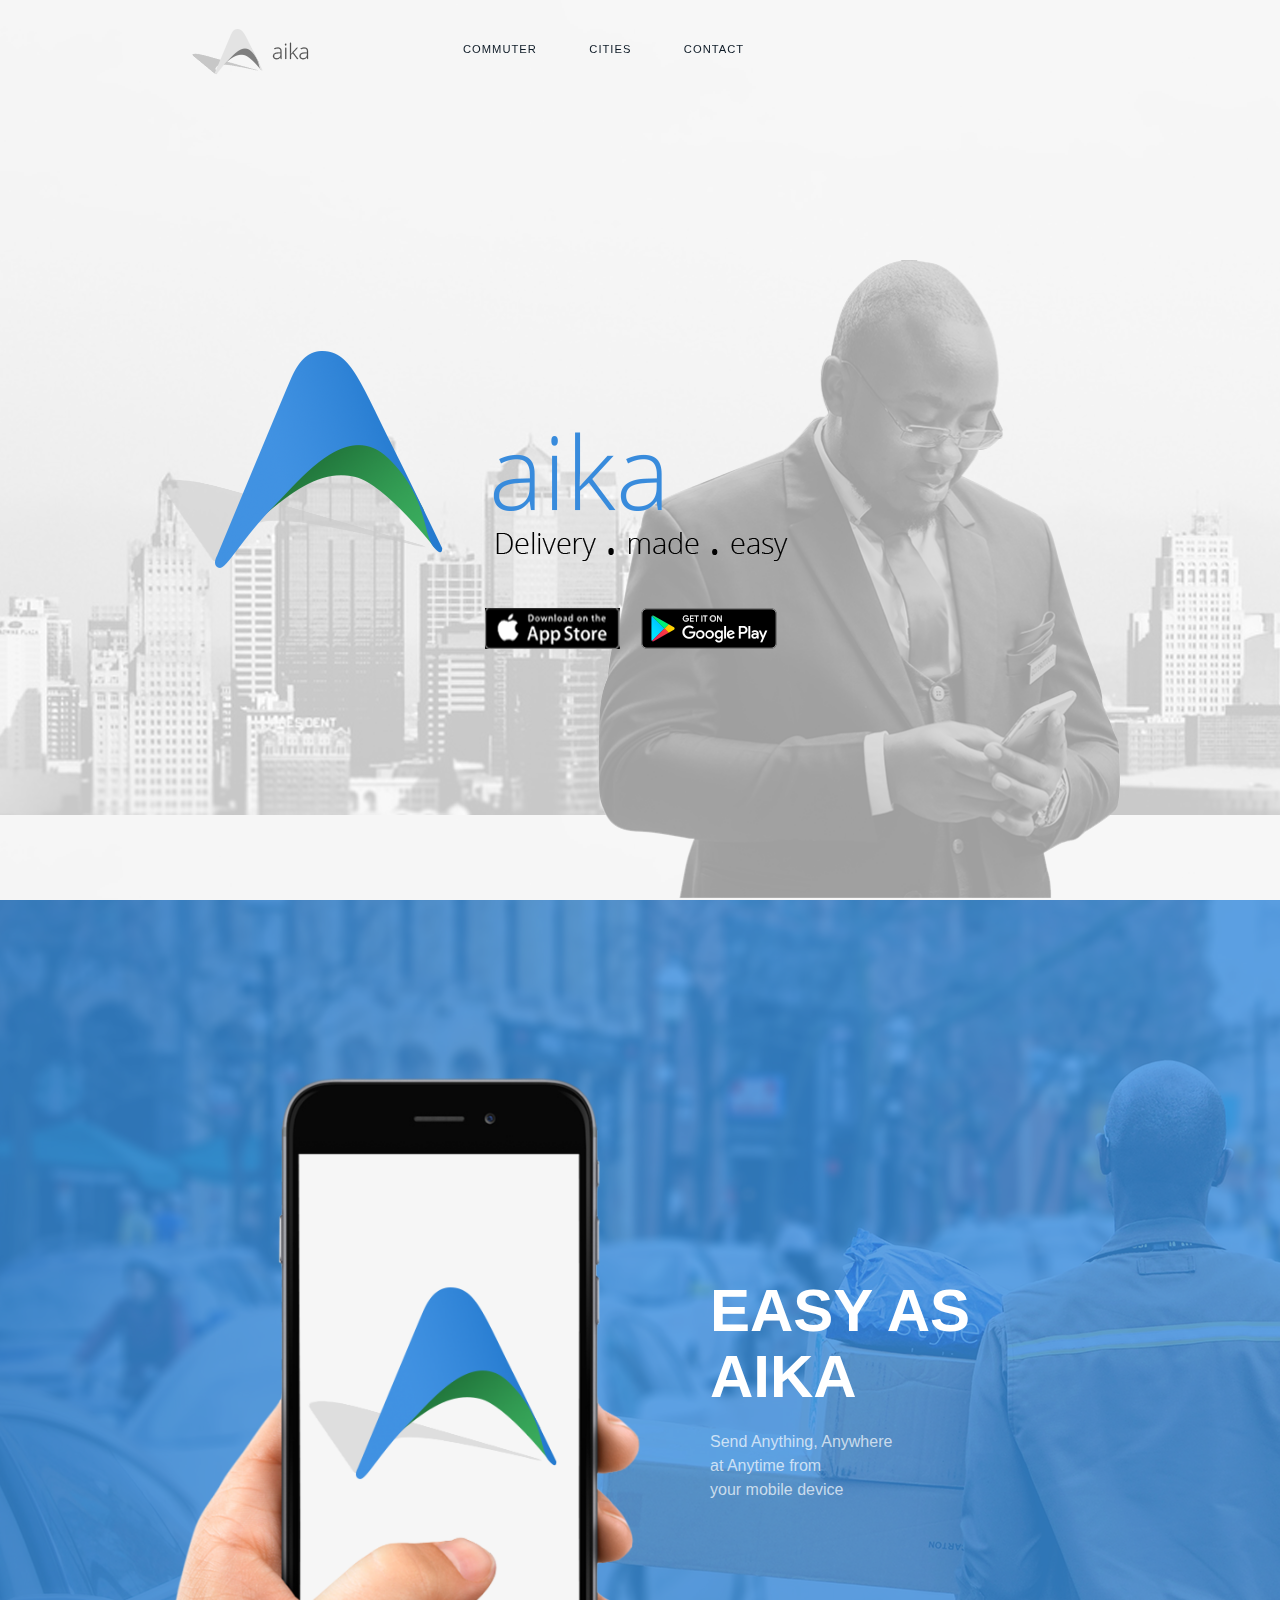
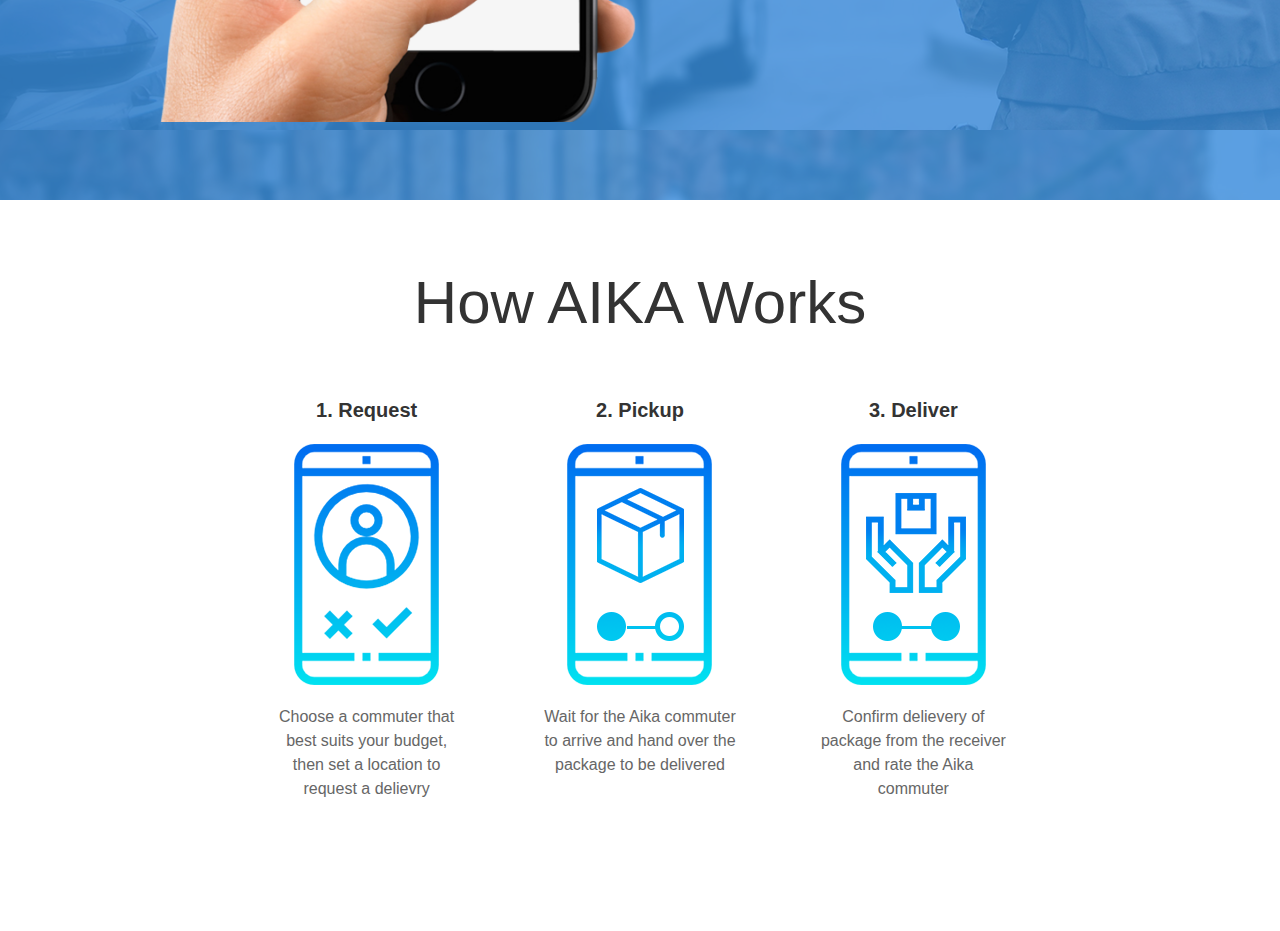
==== index.html @ 28260289 "first push" ====
<!doctype html>
<html>
<head>
	<meta charset="UTF-8">
	<meta name="viewport"
		  content="width=device-width, user-scalable=no, initial-scale=1.0, maximum-scale=1.0, minimum-scale=1.0">
	<meta http-equiv="X-UA-Compatible" content="ie=edge">
	<title>AIKA</title>
	<link rel="stylesheet" href="css/style.css">
</head>
<body>
	<header class="header">
		<div uk-sticky="sel-target: #navbar; cls-active: uk-navbar-sticky; animation: uk-animation-slide-top">
			<nav id="navbar" class="">
				<div class="nav-wrapper">
					<!-- Navbar Logo -->
					<div class="logo">
						<!-- Logo Placeholder for Inlustration -->
						<a href="#home">
							<img src="img/logo.png" alt="">
						</a>
					</div>

					<!-- Navbar Links -->
					<ul class="menu">
						<li><a href="commuter">COMMUTER</a></li>
						<li><a href="cities">CITIES</a></li>
						<li><a href="contact">CONTACT</a></li>
					</ul>
				</div>
			</nav>
		</div>



		<div class="grid-abs uk-flex uk-flex-middle uk-flex">
			<div class="logo-write uk-padding-remove">
				<div class="uk-margin-medium-bottom">
					<img src="img/heroLogo.png" alt="">
					<!--<img class="uk-hidden@m" src="img/heroLogoMob.png" alt="">-->
				</div>
				<div class="flex-end uk-flex uk-flex-wrap">
					<div class="uk-width-1-2@m uk-flex uk-flex-around">
						<img src="img/appstore.png" alt="">
						<img src="img/playstore.png" alt="">
					</div>
				</div>
			</div>
		</div>
	</header>
	<section class="sect1">
		<div class="container uk-flex uk-flex-wrap uk-flex-middle">
			<div
					class="uk-width-1-2@m uk-padding-large uk-flex-last@m uk-padding-remove-vertical uk-padding-remove-right uk-flex uk-flex-center">
				<div class="uk-light">
					<h2 class="uk-heading-primary uk-text-bold">EASY AS AIKA</h2>
					<p>Send Anything, Anywhere <br>at Anytime from<br> your mobile device</p>
				</div>
			</div>
			<div class="uk-width-1-2@m uk-flex-first@m">
				<img src="img/handPhone.png" alt="">
			</div>
		</div>
	</section>
	<section  class="sect2">
		<div class="container uk-padding-large">
			<h2 class="uk-heading-primary light uk-text-center">How AIKA Works</h2>
			<div class="uk-flex uk-child-width-1-3@m uk-flex-between uk-flex-wrap uk-text-center">
				<div class="uk-padding">
					<h4 class="uk-text-bold">1. Request</h4>
					<img src="img/request.png" alt="">
					<p>
						Choose a commuter that
						best suits your budget,
						then set a location to request
						a delievry
					</p>
				</div>
				<div class="uk-padding">
					<h4 class="uk-text-bold">2. Pickup</h4>
					<img src="img/pickup.png" alt="">
					<p>
						Wait for the Aika
						commuter to arrive and
						hand over the package
						to be delivered
					</p>
				</div>
				<div class="uk-padding">
					<h4 class="uk-text-bold">3. Deliver</h4>
					<img src="img/deliver.png" alt="">
					<p>
						Confirm delievery of
						package from the receiver
						and rate the
						Aika commuter
					</p>
				</div>
			</div>
		</div>
	</section>
	<div class="overlay-menu">
		<ul class="menu">
			<li><a href="commuter" uk-toggle="target: .menuIcon, .overlay-menu; cls: open">COMMUTER</a></li>
			<li><a href="cities" uk-toggle="target: .menuIcon, .overlay-menu; cls: open">CITIES</a></li>
			<li><a href="contact" uk-toggle="target: .menuIcon, .overlay-menu; cls: open">CONTACT</a></li>
		</ul>
	</div>
	<!-- Menu Icon -->
	<div class="menuIcon">
		<span class="icon icon-bars"></span>
		<span class="icon icon-bars overlay"></span>
	</div>
	<script src="js/uikit.min.js"></script>
	<script src="js/uikit-icons.min.js"></script>
	<script src="js/main.js"></script>
</body>
</html>
---- css/style.css ----
*{border:0;-webkit-box-sizing:border-box;box-sizing:border-box;margin:0;padding:0}/*! UIkit 3.0.0-rc.20 | http://www.getuikit.com | (c) 2014 - 2018 YOOtheme | MIT License */html{font-family:-apple-system,BlinkMacSystemFont,"Segoe UI",Roboto,"Helvetica Neue",Arial,sans-serif;font-size:16px;font-weight:400;line-height:1.5;-webkit-text-size-adjust:100%;background:#fff;color:#666}body{margin:0}a{-webkit-text-decoration-skip:objects}a:active,a:hover{outline:0}.uk-link,a{color:#1e87f0;text-decoration:none;cursor:pointer}.uk-link:hover,a:hover{color:#0f6ecd;text-decoration:underline}abbr[title]{text-decoration:underline;-webkit-text-decoration-style:dotted}b,strong{font-weight:bolder}:not(pre)>code,:not(pre)>kbd,:not(pre)>samp{font-family:Consolas,monaco,monospace;font-size:.875rem;color:#f0506e;white-space:nowrap;padding:2px 6px;background:#f8f8f8}em{color:#f0506e}ins{background:#ffd;color:#666;text-decoration:none}mark{background:#ffd;color:#666}q{font-style:italic}small{font-size:80%}sub,sup{font-size:75%;line-height:0;position:relative;vertical-align:baseline}sup{top:-.5em}sub{bottom:-.25em}audio,canvas,iframe,img,svg,video{vertical-align:middle}audio,canvas,img,video{max-width:100%;height:auto;-webkit-box-sizing:border-box;box-sizing:border-box}@supports (display: block){svg{max-width:100%;height:auto;-webkit-box-sizing:border-box;box-sizing:border-box}}svg:not(:root){overflow:hidden}img:not([src]){visibility:hidden}iframe{border:0}address,dl,fieldset,figure,ol,p,pre,ul{margin:0 0 20px 0}*+address,*+dl,*+fieldset,*+figure,*+ol,*+p,*+pre,*+ul{margin-top:20px}.uk-h1,.uk-h2,.uk-h3,.uk-h4,.uk-h5,.uk-h6,h1,h2,h3,h4,h5,h6{margin:0 0 20px 0;font-family:-apple-system,BlinkMacSystemFont,"Segoe UI",Roboto,"Helvetica Neue",Arial,sans-serif;font-weight:400;color:#333;text-transform:none}*+.uk-h1,*+.uk-h2,*+.uk-h3,*+.uk-h4,*+.uk-h5,*+.uk-h6,*+h1,*+h2,*+h3,*+h4,*+h5,*+h6{margin-top:40px}.uk-h1,h1{font-size:2.23125rem;line-height:1.2}.uk-h2,h2{font-size:1.7rem;line-height:1.3}.uk-h3,h3{font-size:1.5rem;line-height:1.4}.uk-h4,h4{font-size:1.25rem;line-height:1.4}.uk-h5,h5{font-size:16px;line-height:1.4}.uk-h6,h6{font-size:.875rem;line-height:1.4}@media (min-width: 960px){.uk-h1,h1{font-size:2.625rem}.uk-h2,h2{font-size:2rem}}ol,ul{padding-left:30px}ol>li>ol,ol>li>ul,ul>li>ol,ul>li>ul{margin:0}dt{font-weight:700}dd{margin-left:0}.uk-hr,hr{-webkit-box-sizing:content-box;box-sizing:content-box;height:0;overflow:visible;text-align:inherit;margin:0 0 20px 0;border:0;border-top:1px solid #e5e5e5}*+.uk-hr,*+hr{margin-top:20px}address{font-style:normal}blockquote{margin:0 0 20px 0;font-size:1.25rem;line-height:1.5;font-style:italic;color:#333}*+blockquote{margin-top:20px}blockquote p:last-of-type{margin-bottom:0}blockquote footer{margin-top:10px;font-size:.875rem;line-height:1.5;color:#666}blockquote footer::before{content:"— "}pre{font:.875rem/1.5 Consolas,monaco,monospace;color:#666;-moz-tab-size:4;-o-tab-size:4;tab-size:4;overflow:auto;padding:10px;border:1px solid #e5e5e5;border-radius:3px;background:#fff}pre code{font-family:Consolas,monaco,monospace}::-moz-selection{background:#39f;color:#fff;text-shadow:none}::selection{background:#39f;color:#fff;text-shadow:none}details,main{display:block}summary{display:list-item}template{display:none}.uk-breakpoint-s::before{content:'640px'}.uk-breakpoint-m::before{content:'960px'}.uk-breakpoint-l::before{content:'1200px'}.uk-breakpoint-xl::before{content:'1600px'}:root{--uk-breakpoint-s:640px;--uk-breakpoint-m:960px;--uk-breakpoint-l:1200px;--uk-breakpoint-xl:1600px}.uk-link-muted a,a.uk-link-muted{color:#999}.uk-link-muted a:hover,a.uk-link-muted:hover{color:#666}.uk-link-text a:not(:hover),a.uk-link-text:not(:hover){color:inherit}.uk-link-text a:hover,a.uk-link-text:hover{color:#999}.uk-link-heading a:not(:hover),a.uk-link-heading:not(:hover){color:inherit}.uk-link-heading a:hover,a.uk-link-heading:hover{color:#1e87f0;text-decoration:none}.uk-link-reset a,.uk-link-reset a:hover,a.uk-link-reset,a.uk-link-reset:hover{color:inherit !important;text-decoration:none !important}.uk-heading-primary{font-size:3rem;line-height:1.2}@media (min-width: 960px){.uk-heading-primary{font-size:3.375rem}}@media (min-width: 1200px){.uk-heading-primary{font-size:3.75rem;line-height:1.1}}.uk-heading-hero{font-size:4rem;line-height:1.1}@media (min-width: 960px){.uk-heading-hero{font-size:6rem;line-height:1}}@media (min-width: 1200px){.uk-heading-hero{font-size:8rem;line-height:1}}.uk-heading-divider{padding-bottom:10px;border-bottom:1px solid #e5e5e5}.uk-heading-bullet{position:relative}.uk-heading-bullet::before{content:"";display:inline-block;position:relative;top:calc(-.1 * 1em);vertical-align:middle;height:.9em;margin-right:10px;border-left:5px solid #e5e5e5}.uk-heading-line{overflow:hidden}.uk-heading-line>*{display:inline-block;position:relative}.uk-heading-line>::after,.uk-heading-line>::before{content:"";position:absolute;top:calc(50% - (1px / 2));width:2000px;border-bottom:1px solid #e5e5e5}.uk-heading-line>::before{right:100%;margin-right:.6em}.uk-heading-line>::after{left:100%;margin-left:.6em}[class*=uk-divider]{border:none;margin-bottom:20px}*+[class*=uk-divider]{margin-top:20px}.uk-divider-icon{position:relative;height:20px;background-image:url("data:image/svg+xml;charset=UTF-8,%3Csvg%20width%3D%2220%22%20height%3D%2220%22%20viewBox%3D%220%200%2020%2020%22%20xmlns%3D%22http%3A%2F%2Fwww.w3.org%2F2000%2Fsvg%22%3E%0A%20%20%20%20%3Ccircle%20fill%3D%22none%22%20stroke%3D%22%23e5e5e5%22%20stroke-width%3D%222%22%20cx%3D%2210%22%20cy%3D%2210%22%20r%3D%227%22%20%2F%3E%0A%3C%2Fsvg%3E%0A");background-repeat:no-repeat;background-position:50% 50%}.uk-divider-icon::after,.uk-divider-icon::before{content:"";position:absolute;top:50%;max-width:calc(50% - (50px / 2));border-bottom:1px solid #e5e5e5}.uk-divider-icon::before{right:calc(50% + (50px / 2));width:100%}.uk-divider-icon::after{left:calc(50% + (50px / 2));width:100%}.uk-divider-small{line-height:0}.uk-divider-small::after{content:"";display:inline-block;width:100px;max-width:100%;border-top:1px solid #e5e5e5;vertical-align:top}.uk-divider-vertical{width:1px;height:100px;margin-left:auto;margin-right:auto;border-left:1px solid #e5e5e5}.uk-list{padding:0;list-style:none}.uk-list>li::after,.uk-list>li::before{content:"";display:table}.uk-list>li::after{clear:both}.uk-list>li>:last-child{margin-bottom:0}.uk-list ul{margin:0;padding-left:30px;list-style:none}.uk-list>li:nth-child(n+2),.uk-list>li>ul{margin-top:10px}.uk-list-divider>li:nth-child(n+2){margin-top:10px;padding-top:10px;border-top:1px solid #e5e5e5}.uk-list-striped>li{padding:10px 10px}.uk-list-striped>li:nth-of-type(odd){border-top:1px solid #e5e5e5;border-bottom:1px solid #e5e5e5}.uk-list-striped>li:nth-of-type(odd){background:#f8f8f8}.uk-list-striped>li:nth-child(n+2){margin-top:0}.uk-list-bullet>li{position:relative;padding-left:calc(1.5em + 10px)}.uk-list-bullet>li::before{content:"";position:absolute;top:0;left:0;width:1.5em;height:1.5em;background-image:url("data:image/svg+xml;charset=UTF-8,%3Csvg%20width%3D%226%22%20height%3D%226%22%20viewBox%3D%220%200%206%206%22%20xmlns%3D%22http%3A%2F%2Fwww.w3.org%2F2000%2Fsvg%22%3E%0A%20%20%20%20%3Ccircle%20fill%3D%22%23666%22%20cx%3D%223%22%20cy%3D%223%22%20r%3D%223%22%20%2F%3E%0A%3C%2Fsvg%3E");background-repeat:no-repeat;background-position:50% 50%;display:block}.uk-list-large>li:nth-child(n+2),.uk-list-large>li>ul{margin-top:20px}.uk-list-large.uk-list-divider>li:nth-child(n+2){margin-top:20px;padding-top:20px}.uk-list-large.uk-list-striped>li{padding:20px 10px}.uk-list-large.uk-list-striped>li:nth-of-type(odd){border-top:1px solid #e5e5e5;border-bottom:1px solid #e5e5e5}.uk-list-large.uk-list-striped>li:nth-child(n+2){margin-top:0}.uk-description-list>dt{color:#333;font-size:.875rem;font-weight:400;text-transform:uppercase}.uk-description-list>dt:nth-child(n+2){margin-top:20px}.uk-description-list-divider>dt:nth-child(n+2){margin-top:20px;padding-top:20px;border-top:1px solid #e5e5e5}.uk-table{border-collapse:collapse;border-spacing:0;width:100%;margin-bottom:20px}*+.uk-table{margin-top:20px}.uk-table th{padding:16px 12px;text-align:left;vertical-align:bottom;font-size:.875rem;font-weight:400;color:#999;text-transform:uppercase}.uk-table td{padding:16px 12px;vertical-align:top}.uk-table td>:last-child{margin-bottom:0}.uk-table tfoot{font-size:.875rem}.uk-table caption{font-size:.875rem;text-align:left;color:#999}.uk-table-middle,.uk-table-middle td{vertical-align:middle !important}.uk-table-divider>:first-child>tr:not(:first-child),.uk-table-divider>:not(:first-child)>tr,.uk-table-divider>tr:not(:first-child){border-top:1px solid #e5e5e5}.uk-table-striped tbody tr:nth-of-type(odd),.uk-table-striped>tr:nth-of-type(odd){background:#f8f8f8;border-top:1px solid #e5e5e5;border-bottom:1px solid #e5e5e5}.uk-table-hover tbody tr:hover,.uk-table-hover>tr:hover{background:#ffd}.uk-table tbody tr.uk-active,.uk-table>tr.uk-active{background:#ffd}.uk-table-small td,.uk-table-small th{padding:10px 12px}.uk-table-large td,.uk-table-large th{padding:22px 12px}.uk-table-justify td:first-child,.uk-table-justify th:first-child{padding-left:0}.uk-table-justify td:last-child,.uk-table-justify th:last-child{padding-right:0}.uk-table-shrink{width:1px}.uk-table-expand{min-width:150px}.uk-table-link{padding:0 !important}.uk-table-link>a{display:block;padding:16px 12px}.uk-table-small .uk-table-link>a{padding:10px 12px}@media (max-width: 959px){.uk-table-responsive,.uk-table-responsive tbody,.uk-table-responsive td,.uk-table-responsive th,.uk-table-responsive tr{display:block}.uk-table-responsive thead{display:none}.uk-table-responsive td,.uk-table-responsive th{width:auto !important;max-width:none !important;min-width:0 !important;overflow:visible !important;white-space:normal !important}.uk-table-responsive .uk-table-link:not(:first-child)>a,.uk-table-responsive td:not(:first-child):not(.uk-table-link),.uk-table-responsive th:not(:first-child):not(.uk-table-link){padding-top:5px !important}.uk-table-responsive .uk-table-link:not(:last-child)>a,.uk-table-responsive td:not(:last-child):not(.uk-table-link),.uk-table-responsive th:not(:last-child):not(.uk-table-link){padding-bottom:5px !important}.uk-table-justify.uk-table-responsive td,.uk-table-justify.uk-table-responsive th{padding-left:0;padding-right:0}}.uk-table tbody tr{-webkit-transition:background-color .1s linear;transition:background-color .1s linear}.uk-icon{margin:0;border:none;border-radius:0;overflow:visible;font:inherit;color:inherit;text-transform:none;padding:0;background-color:transparent;display:inline-block;fill:currentcolor;line-height:0}button.uk-icon:not(:disabled){cursor:pointer}.uk-icon::-moz-focus-inner{border:0;padding:0}.uk-icon:not(.uk-preserve) [fill*='#']:not(.uk-preserve){fill:currentcolor}.uk-icon:not(.uk-preserve) [stroke*='#']:not(.uk-preserve){stroke:currentcolor}.uk-icon>*{-webkit-transform:translate(0, 0);transform:translate(0, 0)}.uk-icon-image{width:20px;height:20px;background-position:50% 50%;background-repeat:no-repeat;background-size:contain;vertical-align:middle}.uk-icon-link{color:#999}.uk-icon-link:focus,.uk-icon-link:hover{color:#666;outline:0}.uk-active>.uk-icon-link,.uk-icon-link:active{color:#595959}.uk-icon-button{-webkit-box-sizing:border-box;box-sizing:border-box;width:36px;height:36px;border-radius:500px;background:#f8f8f8;color:#999;vertical-align:middle;display:-webkit-inline-box;display:-ms-inline-flexbox;display:inline-flex;-webkit-box-pack:center;-ms-flex-pack:center;justify-content:center;-webkit-box-align:center;-ms-flex-align:center;align-items:center;-webkit-transition:.1s ease-in-out;transition:.1s ease-in-out;-webkit-transition-property:color,background-color;transition-property:color,background-color}.uk-icon-button:focus,.uk-icon-button:hover{background-color:#ebebeb;color:#666;outline:0}.uk-active>.uk-icon-button,.uk-icon-button:active{background-color:#dfdfdf;color:#666}.uk-range{-webkit-box-sizing:border-box;box-sizing:border-box;margin:0;vertical-align:middle;max-width:100%;width:100%;-webkit-appearance:none;background:0 0;padding:0}.uk-range:focus{outline:0}.uk-range::-moz-focus-outer{border:none}.uk-range::-ms-track{height:15px;background:0 0;border-color:transparent;color:transparent}.uk-range:not(:disabled)::-webkit-slider-thumb{cursor:pointer}.uk-range:not(:disabled)::-moz-range-thumb{cursor:pointer}.uk-range:not(:disabled)::-ms-thumb{cursor:pointer}.uk-range::-webkit-slider-thumb{-webkit-appearance:none;margin-top:-7px;height:15px;width:15px;border-radius:500px;background:#fff;border:1px solid #ccc}.uk-range::-moz-range-thumb{border:none;height:15px;width:15px;border-radius:500px;background:#fff;border:1px solid #ccc}.uk-range::-ms-thumb{margin-top:0}.uk-range::-ms-thumb{border:none;height:15px;width:15px;border-radius:500px;background:#fff;border:1px solid #ccc}.uk-range::-ms-tooltip{display:none}.uk-range::-webkit-slider-runnable-track{height:3px;background:#ebebeb;border-radius:500px}.uk-range:active::-webkit-slider-runnable-track,.uk-range:focus::-webkit-slider-runnable-track{background:#d2d2d2}.uk-range::-moz-range-track{height:3px;background:#ebebeb;border-radius:500px}.uk-range:focus::-moz-range-track{background:#d2d2d2}.uk-range::-ms-fill-lower,.uk-range::-ms-fill-upper{height:3px;background:#ebebeb;border-radius:500px}.uk-range:focus::-ms-fill-lower,.uk-range:focus::-ms-fill-upper{background:#d2d2d2}.uk-checkbox,.uk-input,.uk-radio,.uk-select,.uk-textarea{-webkit-box-sizing:border-box;box-sizing:border-box;margin:0;border-radius:0;font:inherit}.uk-input{overflow:visible}.uk-select{text-transform:none}.uk-select optgroup{font:inherit;font-weight:700}.uk-textarea{overflow:auto}.uk-input[type=search]::-webkit-search-cancel-button,.uk-input[type=search]::-webkit-search-decoration{-webkit-appearance:none}.uk-input[type=number]::-webkit-inner-spin-button,.uk-input[type=number]::-webkit-outer-spin-button{height:auto}.uk-input::-moz-placeholder,.uk-textarea::-moz-placeholder{opacity:1}.uk-checkbox:not(:disabled),.uk-radio:not(:disabled){cursor:pointer}.uk-fieldset{border:none;margin:0;padding:0}.uk-input,.uk-textarea{-webkit-appearance:none}.uk-input,.uk-select,.uk-textarea{max-width:100%;width:100%;border:0 none;padding:0 10px;background:#fff;color:#666;border:1px solid #e5e5e5;-webkit-transition:.2s ease-in-out;transition:.2s ease-in-out;-webkit-transition-property:color,background-color,border;transition-property:color,background-color,border}.uk-input,.uk-select:not([multiple]):not([size]){height:40px;vertical-align:middle;display:inline-block}.uk-input:not(input),.uk-select:not(select){line-height:38px}.uk-select[multiple],.uk-select[size],.uk-textarea{padding-top:4px;padding-bottom:4px;vertical-align:top}.uk-input:focus,.uk-select:focus,.uk-textarea:focus{outline:0;background-color:#fff;color:#666;border-color:#1e87f0}.uk-input:disabled,.uk-select:disabled,.uk-textarea:disabled{background-color:#f8f8f8;color:#999;border-color:#e5e5e5}.uk-input::-ms-input-placeholder{color:#999 !important}.uk-input::-webkit-input-placeholder{color:#999}.uk-input:-ms-input-placeholder{color:#999}.uk-input::placeholder{color:#999}.uk-textarea::-ms-input-placeholder{color:#999 !important}.uk-textarea::-webkit-input-placeholder{color:#999}.uk-textarea:-ms-input-placeholder{color:#999}.uk-textarea::placeholder{color:#999}.uk-form-small{font-size:.875rem}.uk-form-small:not(textarea):not([multiple]):not([size]){height:30px;padding-left:8px;padding-right:8px}.uk-form-small:not(select):not(input):not(textarea){line-height:28px}.uk-form-large{font-size:1.25rem}.uk-form-large:not(textarea):not([multiple]):not([size]){height:55px;padding-left:12px;padding-right:12px}.uk-form-large:not(select):not(input):not(textarea){line-height:53px}.uk-form-danger,.uk-form-danger:focus{color:#f0506e;border-color:#f0506e}.uk-form-success,.uk-form-success:focus{color:#32d296;border-color:#32d296}.uk-form-blank{background:0 0;border-color:transparent}.uk-form-blank:focus{border-color:#e5e5e5;border-style:dashed}input.uk-form-width-xsmall{width:50px}select.uk-form-width-xsmall{width:75px}.uk-form-width-small{width:130px}.uk-form-width-medium{width:200px}.uk-form-width-large{width:500px}.uk-select:not([multiple]):not([size]){-webkit-appearance:none;-moz-appearance:none;padding-right:20px;background-image:url("data:image/svg+xml;charset=UTF-8,%3Csvg%20width%3D%2224%22%20height%3D%2216%22%20viewBox%3D%220%200%2024%2016%22%20xmlns%3D%22http%3A%2F%2Fwww.w3.org%2F2000%2Fsvg%22%3E%0A%20%20%20%20%3Cpolygon%20fill%3D%22%23666%22%20points%3D%2212%201%209%206%2015%206%22%20%2F%3E%0A%20%20%20%20%3Cpolygon%20fill%3D%22%23666%22%20points%3D%2212%2013%209%208%2015%208%22%20%2F%3E%0A%3C%2Fsvg%3E%0A");background-repeat:no-repeat;background-position:100% 50%}.uk-select:not([multiple]):not([size])::-ms-expand{display:none}.uk-select:not([multiple]):not([size]) option{color:#444}.uk-select:not([multiple]):not([size]):disabled{background-image:url("data:image/svg+xml;charset=UTF-8,%3Csvg%20width%3D%2224%22%20height%3D%2216%22%20viewBox%3D%220%200%2024%2016%22%20xmlns%3D%22http%3A%2F%2Fwww.w3.org%2F2000%2Fsvg%22%3E%0A%20%20%20%20%3Cpolygon%20fill%3D%22%23999%22%20points%3D%2212%201%209%206%2015%206%22%20%2F%3E%0A%20%20%20%20%3Cpolygon%20fill%3D%22%23999%22%20points%3D%2212%2013%209%208%2015%208%22%20%2F%3E%0A%3C%2Fsvg%3E%0A")}.uk-checkbox,.uk-radio{display:inline-block;height:16px;width:16px;overflow:hidden;margin-top:-4px;vertical-align:middle;-webkit-appearance:none;-moz-appearance:none;background-color:transparent;background-repeat:no-repeat;background-position:50% 50%;border:1px solid #ccc;-webkit-transition:.2s ease-in-out;transition:.2s ease-in-out;-webkit-transition-property:background-color,border;transition-property:background-color,border}.uk-radio{border-radius:50%}.uk-checkbox:focus,.uk-radio:focus{outline:0;border-color:#1e87f0}.uk-checkbox:checked,.uk-checkbox:indeterminate,.uk-radio:checked{background-color:#1e87f0;border-color:transparent}.uk-checkbox:checked:focus,.uk-checkbox:indeterminate:focus,.uk-radio:checked:focus{background-color:#0e6dcd}.uk-radio:checked{background-image:url("data:image/svg+xml;charset=UTF-8,%3Csvg%20width%3D%2216%22%20height%3D%2216%22%20viewBox%3D%220%200%2016%2016%22%20xmlns%3D%22http%3A%2F%2Fwww.w3.org%2F2000%2Fsvg%22%3E%0A%20%20%20%20%3Ccircle%20fill%3D%22%23fff%22%20cx%3D%228%22%20cy%3D%228%22%20r%3D%222%22%20%2F%3E%0A%3C%2Fsvg%3E")}.uk-checkbox:checked{background-image:url("data:image/svg+xml;charset=UTF-8,%3Csvg%20width%3D%2214%22%20height%3D%2211%22%20viewBox%3D%220%200%2014%2011%22%20xmlns%3D%22http%3A%2F%2Fwww.w3.org%2F2000%2Fsvg%22%3E%0A%20%20%20%20%3Cpolygon%20fill%3D%22%23fff%22%20points%3D%2212%201%205%207.5%202%205%201%205.5%205%2010%2013%201.5%22%20%2F%3E%0A%3C%2Fsvg%3E%0A")}.uk-checkbox:indeterminate{background-image:url("data:image/svg+xml;charset=UTF-8,%3Csvg%20width%3D%2216%22%20height%3D%2216%22%20viewBox%3D%220%200%2016%2016%22%20xmlns%3D%22http%3A%2F%2Fwww.w3.org%2F2000%2Fsvg%22%3E%0A%20%20%20%20%3Crect%20fill%3D%22%23fff%22%20x%3D%223%22%20y%3D%228%22%20width%3D%2210%22%20height%3D%221%22%20%2F%3E%0A%3C%2Fsvg%3E")}.uk-checkbox:disabled,.uk-radio:disabled{background-color:#f8f8f8;border-color:#e5e5e5}.uk-radio:disabled:checked{background-image:url("data:image/svg+xml;charset=UTF-8,%3Csvg%20width%3D%2216%22%20height%3D%2216%22%20viewBox%3D%220%200%2016%2016%22%20xmlns%3D%22http%3A%2F%2Fwww.w3.org%2F2000%2Fsvg%22%3E%0A%20%20%20%20%3Ccircle%20fill%3D%22%23999%22%20cx%3D%228%22%20cy%3D%228%22%20r%3D%222%22%20%2F%3E%0A%3C%2Fsvg%3E")}.uk-checkbox:disabled:checked{background-image:url("data:image/svg+xml;charset=UTF-8,%3Csvg%20width%3D%2214%22%20height%3D%2211%22%20viewBox%3D%220%200%2014%2011%22%20xmlns%3D%22http%3A%2F%2Fwww.w3.org%2F2000%2Fsvg%22%3E%0A%20%20%20%20%3Cpolygon%20fill%3D%22%23999%22%20points%3D%2212%201%205%207.5%202%205%201%205.5%205%2010%2013%201.5%22%20%2F%3E%0A%3C%2Fsvg%3E%0A")}.uk-checkbox:disabled:indeterminate{background-image:url("data:image/svg+xml;charset=UTF-8,%3Csvg%20width%3D%2216%22%20height%3D%2216%22%20viewBox%3D%220%200%2016%2016%22%20xmlns%3D%22http%3A%2F%2Fwww.w3.org%2F2000%2Fsvg%22%3E%0A%20%20%20%20%3Crect%20fill%3D%22%23999%22%20x%3D%223%22%20y%3D%228%22%20width%3D%2210%22%20height%3D%221%22%20%2F%3E%0A%3C%2Fsvg%3E")}.uk-legend{width:100%;color:inherit;padding:0;font-size:1.5rem;line-height:1.4}.uk-form-custom{display:inline-block;position:relative;max-width:100%;vertical-align:middle}.uk-form-custom input[type=file],.uk-form-custom select{position:absolute;top:0;z-index:1;width:100%;height:100%;left:0;-webkit-appearance:none;opacity:0;cursor:pointer}.uk-form-custom input[type=file]{font-size:500px;overflow:hidden}.uk-form-label{color:#333;font-size:.875rem}.uk-form-stacked .uk-form-label{display:block;margin-bottom:5px}@media (max-width: 959px){.uk-form-horizontal .uk-form-label{display:block;margin-bottom:5px}}@media (min-width: 960px){.uk-form-horizontal .uk-form-label{width:200px;margin-top:7px;float:left}.uk-form-horizontal .uk-form-controls{margin-left:215px}.uk-form-horizontal .uk-form-controls-text{padding-top:7px}}.uk-form-icon{position:absolute;top:0;bottom:0;left:0;width:40px;display:-webkit-inline-box;display:-ms-inline-flexbox;display:inline-flex;-webkit-box-pack:center;-ms-flex-pack:center;justify-content:center;-webkit-box-align:center;-ms-flex-align:center;align-items:center;color:#999}.uk-form-icon:hover{color:#666}.uk-form-icon:not(a):not(button):not(input){pointer-events:none}.uk-form-icon:not(.uk-form-icon-flip) ~ .uk-input{padding-left:40px !important}.uk-form-icon-flip{right:0;left:auto}.uk-form-icon-flip ~ .uk-input{padding-right:40px !important}.uk-button{margin:0;border:none;overflow:visible;font:inherit;color:inherit;text-transform:none;display:inline-block;-webkit-box-sizing:border-box;box-sizing:border-box;padding:0 30px;vertical-align:middle;font-size:.875rem;line-height:38px;text-align:center;text-decoration:none;text-transform:uppercase;-webkit-transition:.1s ease-in-out;transition:.1s ease-in-out;-webkit-transition-property:color,background-color,border-color;transition-property:color,background-color,border-color}.uk-button:not(:disabled){cursor:pointer}.uk-button::-moz-focus-inner{border:0;padding:0}.uk-button:hover{text-decoration:none}.uk-button:focus{outline:0}.uk-button-default{background-color:transparent;color:#333;border:1px solid #e5e5e5}.uk-button-default:focus,.uk-button-default:hover{background-color:transparent;color:#333;border-color:#b2b2b2}.uk-button-default.uk-active,.uk-button-default:active{background-color:transparent;color:#333;border-color:#999}.uk-button-primary{background-color:#1e87f0;color:#fff;border:1px solid transparent}.uk-button-primary:focus,.uk-button-primary:hover{background-color:#0f7ae5;color:#fff}.uk-button-primary.uk-active,.uk-button-primary:active{background-color:#0e6dcd;color:#fff}.uk-button-secondary{background-color:#222;color:#fff;border:1px solid transparent}.uk-button-secondary:focus,.uk-button-secondary:hover{background-color:#151515;color:#fff}.uk-button-secondary.uk-active,.uk-button-secondary:active{background-color:#080808;color:#fff}.uk-button-danger{background-color:#f0506e;color:#fff;border:1px solid transparent}.uk-button-danger:focus,.uk-button-danger:hover{background-color:#ee395b;color:#fff}.uk-button-danger.uk-active,.uk-button-danger:active{background-color:#ec2147;color:#fff}.uk-button-danger:disabled,.uk-button-default:disabled,.uk-button-primary:disabled,.uk-button-secondary:disabled{background-color:transparent;color:#999;border-color:#e5e5e5}.uk-button-small{padding:0 15px;line-height:28px;font-size:.875rem}.uk-button-large{padding:0 40px;line-height:53px;font-size:.875rem}.uk-button-text{padding:0;line-height:1.5;background:0 0;color:#333;position:relative}.uk-button-text::before{content:"";position:absolute;bottom:0;left:0;right:100%;border-bottom:1px solid #333;-webkit-transition:right .3s ease-out;transition:right .3s ease-out}.uk-button-text:focus,.uk-button-text:hover{color:#333}.uk-button-text:focus::before,.uk-button-text:hover::before{right:0}.uk-button-text:disabled{color:#999}.uk-button-text:disabled::before{display:none}.uk-button-link{padding:0;line-height:1.5;background:0 0;color:#1e87f0}.uk-button-link:focus,.uk-button-link:hover{color:#0f6ecd;text-decoration:underline}.uk-button-link:disabled{color:#999;text-decoration:none}.uk-button-group{display:-webkit-inline-box;display:-ms-inline-flexbox;display:inline-flex;vertical-align:middle;position:relative}.uk-button-group>.uk-button:nth-child(n+2),.uk-button-group>div:nth-child(n+2) .uk-button{margin-left:-1px}.uk-button-group .uk-button.uk-active,.uk-button-group .uk-button:active,.uk-button-group .uk-button:focus,.uk-button-group .uk-button:hover{position:relative;z-index:1}.uk-section{-webkit-box-sizing:border-box;box-sizing:border-box;padding-top:40px;padding-bottom:40px}@media (min-width: 960px){.uk-section{padding-top:70px;padding-bottom:70px}}.uk-section::after,.uk-section::before{content:"";display:table}.uk-section::after{clear:both}.uk-section>:last-child{margin-bottom:0}.uk-section-xsmall{padding-top:20px;padding-bottom:20px}.uk-section-small{padding-top:40px;padding-bottom:40px}.uk-section-large{padding-top:70px;padding-bottom:70px}@media (min-width: 960px){.uk-section-large{padding-top:140px;padding-bottom:140px}}.uk-section-xlarge{padding-top:140px;padding-bottom:140px}@media (min-width: 960px){.uk-section-xlarge{padding-top:210px;padding-bottom:210px}}.uk-section-default{background:#fff}.uk-section-muted{background:#f8f8f8}.uk-section-primary{background:#1e87f0}.uk-section-secondary{background:#222}.uk-container{-webkit-box-sizing:content-box;box-sizing:content-box;max-width:1200px;margin-left:auto;margin-right:auto;padding-left:15px;padding-right:15px}@media (min-width: 640px){.uk-container{padding-left:30px;padding-right:30px}}@media (min-width: 960px){.uk-container{padding-left:40px;padding-right:40px}}.uk-container::after,.uk-container::before{content:"";display:table}.uk-container::after{clear:both}.uk-container>:last-child{margin-bottom:0}.uk-container .uk-container{padding-left:0;padding-right:0}.uk-container-xsmall{max-width:750px}.uk-container-small{max-width:900px}.uk-container-large{max-width:1600px}.uk-container-expand{max-width:none}.uk-grid{display:-webkit-box;display:-ms-flexbox;display:flex;-ms-flex-wrap:wrap;flex-wrap:wrap;margin:0;padding:0;list-style:none}.uk-grid>*{margin:0}.uk-grid>*>:last-child{margin-bottom:0}.uk-grid{margin-left:-30px}.uk-grid>*{padding-left:30px}*+.uk-grid-margin,.uk-grid+.uk-grid,.uk-grid>.uk-grid-margin{margin-top:30px}@media (min-width: 1200px){.uk-grid{margin-left:-40px}.uk-grid>*{padding-left:40px}*+.uk-grid-margin,.uk-grid+.uk-grid,.uk-grid>.uk-grid-margin{margin-top:40px}}.uk-grid-small{margin-left:-15px}.uk-grid-small>*{padding-left:15px}*+.uk-grid-margin-small,.uk-grid+.uk-grid-small,.uk-grid-small>.uk-grid-margin{margin-top:15px}.uk-grid-medium{margin-left:-30px}.uk-grid-medium>*{padding-left:30px}*+.uk-grid-margin-medium,.uk-grid+.uk-grid-medium,.uk-grid-medium>.uk-grid-margin{margin-top:30px}.uk-grid-large{margin-left:-40px}.uk-grid-large>*{padding-left:40px}*+.uk-grid-margin-large,.uk-grid+.uk-grid-large,.uk-grid-large>.uk-grid-margin{margin-top:40px}@media (min-width: 1200px){.uk-grid-large{margin-left:-70px}.uk-grid-large>*{padding-left:70px}*+.uk-grid-margin-large,.uk-grid+.uk-grid-large,.uk-grid-large>.uk-grid-margin{margin-top:70px}}.uk-grid-collapse{margin-left:0}.uk-grid-collapse>*{padding-left:0}.uk-grid+.uk-grid-collapse,.uk-grid-collapse>.uk-grid-margin{margin-top:0}.uk-grid-divider>*{position:relative}.uk-grid-divider>:not(.uk-first-column)::before{content:"";position:absolute;top:0;bottom:0;border-left:1px solid #e5e5e5}.uk-grid-divider.uk-grid-stack>.uk-grid-margin::before{content:"";position:absolute;left:0;right:0;border-top:1px solid #e5e5e5}.uk-grid-divider{margin-left:-60px}.uk-grid-divider>*{padding-left:60px}.uk-grid-divider>:not(.uk-first-column)::before{left:30px}.uk-grid-divider.uk-grid-stack>.uk-grid-margin{margin-top:60px}.uk-grid-divider.uk-grid-stack>.uk-grid-margin::before{top:-30px;left:60px}@media (min-width: 1200px){.uk-grid-divider{margin-left:-80px}.uk-grid-divider>*{padding-left:80px}.uk-grid-divider>:not(.uk-first-column)::before{left:40px}.uk-grid-divider.uk-grid-stack>.uk-grid-margin{margin-top:80px}.uk-grid-divider.uk-grid-stack>.uk-grid-margin::before{top:-40px;left:80px}}.uk-grid-divider.uk-grid-small{margin-left:-30px}.uk-grid-divider.uk-grid-small>*{padding-left:30px}.uk-grid-divider.uk-grid-small>:not(.uk-first-column)::before{left:15px}.uk-grid-divider.uk-grid-small.uk-grid-stack>.uk-grid-margin{margin-top:30px}.uk-grid-divider.uk-grid-small.uk-grid-stack>.uk-grid-margin::before{top:-15px;left:30px}.uk-grid-divider.uk-grid-medium{margin-left:-60px}.uk-grid-divider.uk-grid-medium>*{padding-left:60px}.uk-grid-divider.uk-grid-medium>:not(.uk-first-column)::before{left:30px}.uk-grid-divider.uk-grid-medium.uk-grid-stack>.uk-grid-margin{margin-top:60px}.uk-grid-divider.uk-grid-medium.uk-grid-stack>.uk-grid-margin::before{top:-30px;left:60px}.uk-grid-divider.uk-grid-large{margin-left:-80px}.uk-grid-divider.uk-grid-large>*{padding-left:80px}.uk-grid-divider.uk-grid-large>:not(.uk-first-column)::before{left:40px}.uk-grid-divider.uk-grid-large.uk-grid-stack>.uk-grid-margin{margin-top:80px}.uk-grid-divider.uk-grid-large.uk-grid-stack>.uk-grid-margin::before{top:-40px;left:80px}@media (min-width: 1200px){.uk-grid-divider.uk-grid-large{margin-left:-140px}.uk-grid-divider.uk-grid-large>*{padding-left:140px}.uk-grid-divider.uk-grid-large>:not(.uk-first-column)::before{left:70px}.uk-grid-divider.uk-grid-large.uk-grid-stack>.uk-grid-margin{margin-top:140px}.uk-grid-divider.uk-grid-large.uk-grid-stack>.uk-grid-margin::before{top:-70px;left:140px}}.uk-grid-item-match,.uk-grid-match>*{display:-webkit-box;display:-ms-flexbox;display:flex;-ms-flex-wrap:wrap;flex-wrap:wrap}.uk-grid-item-match>:not([class*=uk-width]),.uk-grid-match>*>:not([class*=uk-width]){-webkit-box-sizing:border-box;box-sizing:border-box;width:100%;-webkit-box-flex:1;-ms-flex:auto;flex:auto}.uk-tile{position:relative;-webkit-box-sizing:border-box;box-sizing:border-box;padding-left:15px;padding-right:15px;padding-top:40px;padding-bottom:40px}@media (min-width: 640px){.uk-tile{padding-left:30px;padding-right:30px}}@media (min-width: 960px){.uk-tile{padding-left:40px;padding-right:40px;padding-top:70px;padding-bottom:70px}}.uk-tile::after,.uk-tile::before{content:"";display:table}.uk-tile::after{clear:both}.uk-tile>:last-child{margin-bottom:0}.uk-tile-xsmall{padding-top:20px;padding-bottom:20px}.uk-tile-small{padding-top:40px;padding-bottom:40px}.uk-tile-large{padding-top:70px;padding-bottom:70px}@media (min-width: 960px){.uk-tile-large{padding-top:140px;padding-bottom:140px}}.uk-tile-xlarge{padding-top:140px;padding-bottom:140px}@media (min-width: 960px){.uk-tile-xlarge{padding-top:210px;padding-bottom:210px}}.uk-tile-default{background:#fff}.uk-tile-muted{background:#f8f8f8}.uk-tile-primary{background:#1e87f0}.uk-tile-secondary{background:#222}.uk-card{position:relative;-webkit-box-sizing:border-box;box-sizing:border-box;-webkit-transition:-webkit-box-shadow .1s ease-in-out;transition:-webkit-box-shadow .1s ease-in-out;transition:box-shadow .1s ease-in-out;transition:box-shadow .1s ease-in-out, -webkit-box-shadow .1s ease-in-out}.uk-card-body{padding:30px 30px}.uk-card-header{padding:15px 30px}.uk-card-footer{padding:15px 30px}@media (min-width: 1200px){.uk-card-body{padding:40px 40px}.uk-card-header{padding:20px 40px}.uk-card-footer{padding:20px 40px}}.uk-card-body::after,.uk-card-body::before,.uk-card-footer::after,.uk-card-footer::before,.uk-card-header::after,.uk-card-header::before{content:"";display:table}.uk-card-body::after,.uk-card-footer::after,.uk-card-header::after{clear:both}.uk-card-body>:last-child,.uk-card-footer>:last-child,.uk-card-header>:last-child{margin-bottom:0}.uk-card-title{font-size:1.5rem;line-height:1.4}.uk-card-badge{position:absolute;top:30px;right:30px;z-index:1}.uk-card-badge:first-child+*{margin-top:0}.uk-card-hover:not(.uk-card-default):not(.uk-card-primary):not(.uk-card-secondary):hover{background:#fff;-webkit-box-shadow:0 14px 25px rgba(0,0,0,0.16);box-shadow:0 14px 25px rgba(0,0,0,0.16)}.uk-card-default{background:#fff;color:#666;-webkit-box-shadow:0 5px 15px rgba(0,0,0,0.08);box-shadow:0 5px 15px rgba(0,0,0,0.08)}.uk-card-default .uk-card-title{color:#333}.uk-card-default.uk-card-hover:hover{background-color:#fff;-webkit-box-shadow:0 14px 25px rgba(0,0,0,0.16);box-shadow:0 14px 25px rgba(0,0,0,0.16)}.uk-card-default .uk-card-header{border-bottom:1px solid #e5e5e5}.uk-card-default .uk-card-footer{border-top:1px solid #e5e5e5}.uk-card-primary{background:#1e87f0;color:#fff;-webkit-box-shadow:0 5px 15px rgba(0,0,0,0.08);box-shadow:0 5px 15px rgba(0,0,0,0.08)}.uk-card-primary .uk-card-title{color:#fff}.uk-card-primary.uk-card-hover:hover{background-color:#1e87f0;-webkit-box-shadow:0 14px 25px rgba(0,0,0,0.16);box-shadow:0 14px 25px rgba(0,0,0,0.16)}.uk-card-secondary{background:#222;color:#fff;-webkit-box-shadow:0 5px 15px rgba(0,0,0,0.08);box-shadow:0 5px 15px rgba(0,0,0,0.08)}.uk-card-secondary .uk-card-title{color:#fff}.uk-card-secondary.uk-card-hover:hover{background-color:#222;-webkit-box-shadow:0 14px 25px rgba(0,0,0,0.16);box-shadow:0 14px 25px rgba(0,0,0,0.16)}.uk-card-small .uk-card-body,.uk-card-small.uk-card-body{padding:20px 20px}.uk-card-small .uk-card-header{padding:13px 20px}.uk-card-small .uk-card-footer{padding:13px 20px}@media (min-width: 1200px){.uk-card-large .uk-card-body,.uk-card-large.uk-card-body{padding:70px 70px}.uk-card-large .uk-card-header{padding:35px 70px}.uk-card-large .uk-card-footer{padding:35px 70px}}.uk-card-body>.uk-nav-default{margin-left:-30px;margin-right:-30px}.uk-card-body>.uk-nav-default:only-child{margin-top:-15px;margin-bottom:-15px}.uk-card-body .uk-nav-default .uk-nav-divider,.uk-card-body .uk-nav-default .uk-nav-header,.uk-card-body .uk-nav-default>li>a{padding-left:30px;padding-right:30px}.uk-card-body .uk-nav-default .uk-nav-sub{padding-left:45px}@media (min-width: 1200px){.uk-card-body>.uk-nav-default{margin-left:-40px;margin-right:-40px}.uk-card-body>.uk-nav-default:only-child{margin-top:-25px;margin-bottom:-25px}.uk-card-body .uk-nav-default .uk-nav-divider,.uk-card-body .uk-nav-default .uk-nav-header,.uk-card-body .uk-nav-default>li>a{padding-left:40px;padding-right:40px}.uk-card-body .uk-nav-default .uk-nav-sub{padding-left:55px}}.uk-card-small>.uk-nav-default{margin-left:-20px;margin-right:-20px}.uk-card-small>.uk-nav-default:only-child{margin-top:-5px;margin-bottom:-5px}.uk-card-small .uk-nav-default .uk-nav-divider,.uk-card-small .uk-nav-default .uk-nav-header,.uk-card-small .uk-nav-default>li>a{padding-left:20px;padding-right:20px}.uk-card-small .uk-nav-default .uk-nav-sub{padding-left:35px}@media (min-width: 1200px){.uk-card-large>.uk-nav-default{margin:0}.uk-card-large>.uk-nav-default:only-child{margin:0}.uk-card-large .uk-nav-default .uk-nav-divider,.uk-card-large .uk-nav-default .uk-nav-header,.uk-card-large .uk-nav-default>li>a{padding-left:0;padding-right:0}.uk-card-large .uk-nav-default .uk-nav-sub{padding-left:15px}}.uk-close{color:#999;-webkit-transition:.1s ease-in-out;transition:.1s ease-in-out;-webkit-transition-property:color,opacity;transition-property:color,opacity}.uk-close:focus,.uk-close:hover{color:#666;outline:0}.uk-spinner>*{-webkit-animation:uk-spinner-rotate 1.4s linear infinite;animation:uk-spinner-rotate 1.4s linear infinite}@-webkit-keyframes uk-spinner-rotate{0%{-webkit-transform:rotate(0);transform:rotate(0)}100%{-webkit-transform:rotate(270deg);transform:rotate(270deg)}}@keyframes uk-spinner-rotate{0%{-webkit-transform:rotate(0);transform:rotate(0)}100%{-webkit-transform:rotate(270deg);transform:rotate(270deg)}}.uk-spinner>*>*{stroke-dasharray:88px;stroke-dashoffset:0;-webkit-transform-origin:center;transform-origin:center;-webkit-animation:uk-spinner-dash 1.4s ease-in-out infinite;animation:uk-spinner-dash 1.4s ease-in-out infinite;stroke-width:1;stroke-linecap:round}@-webkit-keyframes uk-spinner-dash{0%{stroke-dashoffset:88px}50%{stroke-dashoffset:22px;-webkit-transform:rotate(135deg);transform:rotate(135deg)}100%{stroke-dashoffset:88px;-webkit-transform:rotate(450deg);transform:rotate(450deg)}}@keyframes uk-spinner-dash{0%{stroke-dashoffset:88px}50%{stroke-dashoffset:22px;-webkit-transform:rotate(135deg);transform:rotate(135deg)}100%{stroke-dashoffset:88px;-webkit-transform:rotate(450deg);transform:rotate(450deg)}}.uk-totop{padding:5px;color:#999;-webkit-transition:color .1s ease-in-out;transition:color .1s ease-in-out}.uk-totop:focus,.uk-totop:hover{color:#666;outline:0}.uk-totop:active{color:#333}.uk-marker{padding:5px;background:#222;color:#fff;border-radius:500px}.uk-marker:focus,.uk-marker:hover{color:#fff;outline:0}.uk-alert{position:relative;margin-bottom:20px;padding:15px 29px 15px 15px;background:#f8f8f8;color:#666}*+.uk-alert{margin-top:20px}.uk-alert>:last-child{margin-bottom:0}.uk-alert-close{position:absolute;top:20px;right:15px;color:inherit;opacity:.4}.uk-alert-close:first-child+*{margin-top:0}.uk-alert-close:focus,.uk-alert-close:hover{color:inherit;opacity:.8}.uk-alert-primary{background:#d8eafc;color:#1e87f0}.uk-alert-success{background:#edfbf6;color:#32d296}.uk-alert-warning{background:#fff6ee;color:#faa05a}.uk-alert-danger{background:#fef4f6;color:#f0506e}.uk-alert h1,.uk-alert h2,.uk-alert h3,.uk-alert h4,.uk-alert h5,.uk-alert h6{color:inherit}.uk-alert a:not([class]){color:inherit;text-decoration:underline}.uk-alert a:not([class]):hover{color:inherit;text-decoration:underline}.uk-badge{-webkit-box-sizing:border-box;box-sizing:border-box;min-width:22px;height:22px;padding:0 5px;border-radius:500px;vertical-align:middle;background:#1e87f0;color:#fff;font-size:.875rem;display:-webkit-inline-box;display:-ms-inline-flexbox;display:inline-flex;-webkit-box-pack:center;-ms-flex-pack:center;justify-content:center;-webkit-box-align:center;-ms-flex-align:center;align-items:center}.uk-badge:focus,.uk-badge:hover{color:#fff;text-decoration:none;outline:0}.uk-label{display:inline-block;padding:0 10px;background:#1e87f0;line-height:1.5;font-size:.875rem;color:#fff;vertical-align:middle;white-space:nowrap;border-radius:2px;text-transform:uppercase}.uk-label-success{background-color:#32d296;color:#fff}.uk-label-warning{background-color:#faa05a;color:#fff}.uk-label-danger{background-color:#f0506e;color:#fff}.uk-overlay{padding:30px 30px}.uk-overlay>:last-child{margin-bottom:0}.uk-overlay-default{background:rgba(255,255,255,0.8)}.uk-overlay-primary{background:rgba(34,34,34,0.8)}.uk-article::after,.uk-article::before{content:"";display:table}.uk-article::after{clear:both}.uk-article>:last-child{margin-bottom:0}.uk-article+.uk-article{margin-top:70px}.uk-article-title{font-size:2.23125rem;line-height:1.2}@media (min-width: 960px){.uk-article-title{font-size:2.625rem}}.uk-article-meta{font-size:.875rem;line-height:1.4;color:#999}.uk-article-meta a{color:#999}.uk-article-meta a:hover{color:#666;text-decoration:none}.uk-comment-body{overflow-wrap:break-word;word-wrap:break-word}.uk-comment-header{margin-bottom:20px}.uk-comment-body::after,.uk-comment-body::before,.uk-comment-header::after,.uk-comment-header::before{content:"";display:table}.uk-comment-body::after,.uk-comment-header::after{clear:both}.uk-comment-body>:last-child,.uk-comment-header>:last-child{margin-bottom:0}.uk-comment-title{font-size:1.25rem;line-height:1.4}.uk-comment-meta{font-size:.875rem;line-height:1.4;color:#999}.uk-comment-list{padding:0;list-style:none}.uk-comment-list>:nth-child(n+2){margin-top:70px}.uk-comment-list .uk-comment ~ ul{margin:70px 0 0 0;padding-left:30px;list-style:none}@media (min-width: 960px){.uk-comment-list .uk-comment ~ ul{padding-left:100px}}.uk-comment-list .uk-comment ~ ul>:nth-child(n+2){margin-top:70px}.uk-comment-primary{padding:30px;background-color:#f8f8f8}.uk-search{display:inline-block;position:relative;max-width:100%;margin:0}.uk-search-input::-webkit-search-cancel-button,.uk-search-input::-webkit-search-decoration{-webkit-appearance:none}.uk-search-input::-moz-placeholder{opacity:1}.uk-search-input{-webkit-box-sizing:border-box;box-sizing:border-box;margin:0;border-radius:0;font:inherit;overflow:visible;-webkit-appearance:none;vertical-align:middle;width:100%;border:none;color:#666}.uk-search-input:focus{outline:0}.uk-search-input:-ms-input-placeholder{color:#999 !important}.uk-search-input::-webkit-input-placeholder{color:#999}.uk-search-input::-ms-input-placeholder{color:#999}.uk-search-input::placeholder{color:#999}.uk-search-icon:focus{outline:0}.uk-search .uk-search-icon{position:absolute;top:0;bottom:0;left:0;display:-webkit-inline-box;display:-ms-inline-flexbox;display:inline-flex;-webkit-box-pack:center;-ms-flex-pack:center;justify-content:center;-webkit-box-align:center;-ms-flex-align:center;align-items:center;color:#999}.uk-search .uk-search-icon:hover{color:#999}.uk-search .uk-search-icon:not(a):not(button):not(input){pointer-events:none}.uk-search .uk-search-icon-flip{right:0;left:auto}.uk-search-default{width:180px}.uk-search-default .uk-search-input{height:40px;padding-left:6px;padding-right:6px;background:0 0;border:1px solid #e5e5e5}.uk-search-default .uk-search-input:focus{background-color:transparent}.uk-search-default .uk-search-icon{width:40px}.uk-search-default .uk-search-icon:not(.uk-search-icon-flip) ~ .uk-search-input{padding-left:40px}.uk-search-default .uk-search-icon-flip ~ .uk-search-input{padding-right:40px}.uk-search-navbar{width:400px}.uk-search-navbar .uk-search-input{height:40px;background:0 0;font-size:1.5rem}.uk-search-navbar .uk-search-icon{width:40px}.uk-search-navbar .uk-search-icon:not(.uk-search-icon-flip) ~ .uk-search-input{padding-left:40px}.uk-search-navbar .uk-search-icon-flip ~ .uk-search-input{padding-right:40px}.uk-search-large{width:500px}.uk-search-large .uk-search-input{height:80px;background:0 0;font-size:2.625rem}.uk-search-large .uk-search-icon{width:80px}.uk-search-large .uk-search-icon:not(.uk-search-icon-flip) ~ .uk-search-input{padding-left:80px}.uk-search-large .uk-search-icon-flip ~ .uk-search-input{padding-right:80px}.uk-search-toggle{color:#999}.uk-search-toggle:focus,.uk-search-toggle:hover{color:#666}.uk-nav,.uk-nav ul{margin:0;padding:0;list-style:none}.uk-nav li>a{display:block;text-decoration:none}.uk-nav li>a:focus{outline:0}.uk-nav>li>a{padding:5px 0}ul.uk-nav-sub{padding:5px 0 5px 15px}.uk-nav-sub ul{padding-left:15px}.uk-nav-sub a{padding:2px 0}.uk-nav-parent-icon>.uk-parent>a::after{content:"";width:1.5em;height:1.5em;float:right;background-image:url("data:image/svg+xml;charset=UTF-8,%3Csvg%20width%3D%2214%22%20height%3D%2214%22%20viewBox%3D%220%200%2014%2014%22%20xmlns%3D%22http%3A%2F%2Fwww.w3.org%2F2000%2Fsvg%22%3E%0A%20%20%20%20%3Cpolyline%20fill%3D%22none%22%20stroke%3D%22%23666%22%20stroke-width%3D%221.1%22%20points%3D%2210%201%204%207%2010%2013%22%20%2F%3E%0A%3C%2Fsvg%3E");background-repeat:no-repeat;background-position:50% 50%}.uk-nav-parent-icon>.uk-parent.uk-open>a::after{background-image:url("data:image/svg+xml;charset=UTF-8,%3Csvg%20width%3D%2214%22%20height%3D%2214%22%20viewBox%3D%220%200%2014%2014%22%20xmlns%3D%22http%3A%2F%2Fwww.w3.org%2F2000%2Fsvg%22%3E%0A%20%20%20%20%3Cpolyline%20fill%3D%22none%22%20stroke%3D%22%23666%22%20stroke-width%3D%221.1%22%20points%3D%221%204%207%2010%2013%204%22%20%2F%3E%0A%3C%2Fsvg%3E")}.uk-nav-header{padding:5px 0;text-transform:uppercase;font-size:.875rem}.uk-nav-header:not(:first-child){margin-top:20px}.uk-nav-divider{margin:5px 0}.uk-nav-default{font-size:.875rem}.uk-nav-default>li>a{color:#999}.uk-nav-default>li>a:focus,.uk-nav-default>li>a:hover{color:#666}.uk-nav-default>li.uk-active>a{color:#333}.uk-nav-default .uk-nav-header{color:#333}.uk-nav-default .uk-nav-divider{border-top:1px solid #e5e5e5}.uk-nav-default .uk-nav-sub a{color:#999}.uk-nav-default .uk-nav-sub a:focus,.uk-nav-default .uk-nav-sub a:hover{color:#666}.uk-nav-primary>li>a{font-size:1.5rem;line-height:1.5;color:#999}.uk-nav-primary>li>a:focus,.uk-nav-primary>li>a:hover{color:#666}.uk-nav-primary>li.uk-active>a{color:#333}.uk-nav-primary .uk-nav-header{color:#333}.uk-nav-primary .uk-nav-divider{border-top:1px solid #e5e5e5}.uk-nav-primary .uk-nav-sub a{color:#999}.uk-nav-primary .uk-nav-sub a:focus,.uk-nav-primary .uk-nav-sub a:hover{color:#666}.uk-nav-center{text-align:center}.uk-nav-center .uk-nav-sub,.uk-nav-center .uk-nav-sub ul{padding-left:0}.uk-nav-center.uk-nav-parent-icon>.uk-parent>a::after{position:absolute}.uk-navbar{display:-webkit-box;display:-ms-flexbox;display:flex;position:relative}.uk-navbar-container:not(.uk-navbar-transparent){background:#f8f8f8}.uk-navbar-container>::after,.uk-navbar-container>::before{display:none !important}.uk-navbar-center,.uk-navbar-center-left>*,.uk-navbar-center-right>*,.uk-navbar-left,.uk-navbar-right{display:-webkit-box;display:-ms-flexbox;display:flex;-webkit-box-align:center;-ms-flex-align:center;align-items:center}.uk-navbar-right{margin-left:auto}.uk-navbar-center:only-child{margin-left:auto;margin-right:auto;position:relative}.uk-navbar-center:not(:only-child){position:absolute;top:50%;left:50%;-webkit-transform:translate(-50%, -50%);transform:translate(-50%, -50%);z-index:990}.uk-navbar-center:not(:only-child) .uk-navbar-item,.uk-navbar-center:not(:only-child) .uk-navbar-nav>li>a,.uk-navbar-center:not(:only-child) .uk-navbar-toggle{white-space:nowrap}.uk-navbar-center-left,.uk-navbar-center-right{position:absolute;top:0}.uk-navbar-center-left{right:100%}.uk-navbar-center-right{left:100%}[class*=uk-navbar-center-] .uk-navbar-item,[class*=uk-navbar-center-] .uk-navbar-nav>li>a,[class*=uk-navbar-center-] .uk-navbar-toggle{white-space:nowrap}.uk-navbar-nav{display:-webkit-box;display:-ms-flexbox;display:flex;margin:0;padding:0;list-style:none}.uk-navbar-center:only-child,.uk-navbar-left,.uk-navbar-right{-ms-flex-wrap:wrap;flex-wrap:wrap}.uk-navbar-item,.uk-navbar-nav>li>a,.uk-navbar-toggle{display:-webkit-box;display:-ms-flexbox;display:flex;-webkit-box-pack:center;-ms-flex-pack:center;justify-content:center;-webkit-box-align:center;-ms-flex-align:center;align-items:center;-webkit-box-sizing:border-box;box-sizing:border-box;min-height:80px;padding:0 15px;font-size:.875rem;font-family:-apple-system,BlinkMacSystemFont,"Segoe UI",Roboto,"Helvetica Neue",Arial,sans-serif;text-decoration:none}.uk-navbar-nav>li>a{color:#999;text-transform:uppercase;-webkit-transition:.1s ease-in-out;transition:.1s ease-in-out;-webkit-transition-property:color,background-color;transition-property:color,background-color}.uk-navbar-nav>li:hover>a,.uk-navbar-nav>li>a.uk-open,.uk-navbar-nav>li>a:focus{color:#666;outline:0}.uk-navbar-nav>li>a:active{color:#333}.uk-navbar-nav>li.uk-active>a{color:#333}.uk-navbar-item{color:#666}.uk-navbar-toggle{color:#999}.uk-navbar-toggle.uk-open,.uk-navbar-toggle:focus,.uk-navbar-toggle:hover{color:#666;outline:0;text-decoration:none}.uk-navbar-subtitle{font-size:.875rem}.uk-navbar-dropdown{display:none;position:absolute;z-index:1020;-webkit-box-sizing:border-box;box-sizing:border-box;width:200px;padding:25px;background:#fff;color:#666;-webkit-box-shadow:0 5px 12px rgba(0,0,0,0.15);box-shadow:0 5px 12px rgba(0,0,0,0.15)}.uk-navbar-dropdown.uk-open{display:block}[class*=uk-navbar-dropdown-top]{margin-top:-15px}[class*=uk-navbar-dropdown-bottom]{margin-top:15px}[class*=uk-navbar-dropdown-left]{margin-left:-15px}[class*=uk-navbar-dropdown-right]{margin-left:15px}.uk-navbar-dropdown-grid{margin-left:-50px}.uk-navbar-dropdown-grid>*{padding-left:50px}.uk-navbar-dropdown-grid>.uk-grid-margin{margin-top:50px}.uk-navbar-dropdown-stack .uk-navbar-dropdown-grid>*{width:100% !important}.uk-navbar-dropdown-width-2:not(.uk-navbar-dropdown-stack){width:400px}.uk-navbar-dropdown-width-3:not(.uk-navbar-dropdown-stack){width:600px}.uk-navbar-dropdown-width-4:not(.uk-navbar-dropdown-stack){width:800px}.uk-navbar-dropdown-width-5:not(.uk-navbar-dropdown-stack){width:1000px}.uk-navbar-dropdown-dropbar{margin-top:0;margin-bottom:0;-webkit-box-shadow:none;box-shadow:none}.uk-navbar-dropdown-nav{font-size:.875rem}.uk-navbar-dropdown-nav>li>a{color:#999}.uk-navbar-dropdown-nav>li>a:focus,.uk-navbar-dropdown-nav>li>a:hover{color:#666}.uk-navbar-dropdown-nav>li.uk-active>a{color:#333}.uk-navbar-dropdown-nav .uk-nav-header{color:#333}.uk-navbar-dropdown-nav .uk-nav-divider{border-top:1px solid #e5e5e5}.uk-navbar-dropdown-nav .uk-nav-sub a{color:#999}.uk-navbar-dropdown-nav .uk-nav-sub a:focus,.uk-navbar-dropdown-nav .uk-nav-sub a:hover{color:#666}.uk-navbar-dropbar{background:#fff}.uk-navbar-dropbar-slide{position:absolute;z-index:980;left:0;right:0;-webkit-box-shadow:0 5px 7px rgba(0,0,0,0.05);box-shadow:0 5px 7px rgba(0,0,0,0.05)}.uk-navbar-container>.uk-container .uk-navbar-left{margin-left:-15px;margin-right:-15px}.uk-navbar-container>.uk-container .uk-navbar-right{margin-right:-15px}.uk-navbar-dropdown-grid>*{position:relative}.uk-navbar-dropdown-grid>:not(.uk-first-column)::before{content:"";position:absolute;top:0;bottom:0;left:25px;border-left:1px solid #e5e5e5}.uk-navbar-dropdown-grid.uk-grid-stack>.uk-grid-margin::before{content:"";position:absolute;top:-25px;left:50px;right:0;border-top:1px solid #e5e5e5}.uk-subnav{display:-webkit-box;display:-ms-flexbox;display:flex;-ms-flex-wrap:wrap;flex-wrap:wrap;margin-left:-20px;padding:0;list-style:none}.uk-subnav>*{-webkit-box-flex:0;-ms-flex:none;flex:none;padding-left:20px;position:relative}.uk-subnav>*>:first-child{display:block;color:#999;font-size:.875rem;text-transform:uppercase;-webkit-transition:.1s ease-in-out;transition:.1s ease-in-out;-webkit-transition-property:color,background-color;transition-property:color,background-color}.uk-subnav>*>a:focus,.uk-subnav>*>a:hover{color:#666;text-decoration:none;outline:0}.uk-subnav>.uk-active>a{color:#333}.uk-subnav-divider>*{display:-webkit-box;display:-ms-flexbox;display:flex;-webkit-box-align:center;-ms-flex-align:center;align-items:center}.uk-subnav-divider>:nth-child(n+2):not(.uk-first-column)::before{content:"";height:1.5em;margin-left:0;margin-right:20px;border-left:1px solid #e5e5e5}.uk-subnav-pill>*>:first-child{padding:5px 10px;background:0 0;color:#999}.uk-subnav-pill>*>a:focus,.uk-subnav-pill>*>a:hover{background-color:#f8f8f8;color:#666}.uk-subnav-pill>*>a:active{background-color:#f8f8f8;color:#666}.uk-subnav-pill>.uk-active>a{background-color:#1e87f0;color:#fff}.uk-subnav>.uk-disabled>a{color:#999}.uk-breadcrumb{display:-webkit-box;display:-ms-flexbox;display:flex;-ms-flex-wrap:wrap;flex-wrap:wrap;padding:0;list-style:none}.uk-breadcrumb>*{-webkit-box-flex:0;-ms-flex:none;flex:none}.uk-breadcrumb>*>*{display:inline-block;font-size:.875rem;color:#999}.uk-breadcrumb>*>:focus,.uk-breadcrumb>*>:hover{color:#666;text-decoration:none}.uk-breadcrumb>:last-child>*{color:#666}.uk-breadcrumb>:nth-child(n+2):not(.uk-first-column)::before{content:"/";display:inline-block;margin:0 20px;color:#999}.uk-pagination{display:-webkit-box;display:-ms-flexbox;display:flex;-ms-flex-wrap:wrap;flex-wrap:wrap;margin-left:-20px;padding:0;list-style:none}.uk-pagination>*{-webkit-box-flex:0;-ms-flex:none;flex:none;padding-left:20px;position:relative}.uk-pagination>*>*{display:block;color:#999;-webkit-transition:color .1s ease-in-out;transition:color .1s ease-in-out}.uk-pagination>*>:focus,.uk-pagination>*>:hover{color:#666;text-decoration:none}.uk-pagination>.uk-active>*{color:#666}.uk-pagination>.uk-disabled>*{color:#999}.uk-tab{display:-webkit-box;display:-ms-flexbox;display:flex;-ms-flex-wrap:wrap;flex-wrap:wrap;margin-left:-20px;padding:0;list-style:none;position:relative}.uk-tab::before{content:"";position:absolute;bottom:0;left:20px;right:0;border-bottom:1px solid #e5e5e5}.uk-tab>*{-webkit-box-flex:0;-ms-flex:none;flex:none;padding-left:20px;position:relative}.uk-tab>*>a{display:block;text-align:center;padding:5px 10px;color:#999;border-bottom:1px solid transparent;font-size:.875rem;text-transform:uppercase;-webkit-transition:color .1s ease-in-out;transition:color .1s ease-in-out}.uk-tab>*>a:focus,.uk-tab>*>a:hover{color:#666;text-decoration:none}.uk-tab>.uk-active>a{color:#333;border-color:#1e87f0}.uk-tab>.uk-disabled>a{color:#999}.uk-tab-bottom::before{top:0;bottom:auto}.uk-tab-bottom>*>a{border-top:1px solid transparent;border-bottom:none}.uk-tab-left,.uk-tab-right{-webkit-box-orient:vertical;-webkit-box-direction:normal;-ms-flex-direction:column;flex-direction:column;margin-left:0}.uk-tab-left>*,.uk-tab-right>*{padding-left:0}.uk-tab-left::before{top:0;bottom:0;left:auto;right:0;border-left:1px solid #e5e5e5;border-bottom:none}.uk-tab-right::before{top:0;bottom:0;left:0;right:auto;border-left:1px solid #e5e5e5;border-bottom:none}.uk-tab-left>*>a{text-align:left;border-right:1px solid transparent;border-bottom:none}.uk-tab-right>*>a{text-align:left;border-left:1px solid transparent;border-bottom:none}.uk-tab .uk-dropdown{margin-left:30px}.uk-slidenav{padding:5px 10px;color:rgba(102,102,102,0.5);-webkit-transition:color .1s ease-in-out;transition:color .1s ease-in-out}.uk-slidenav:focus,.uk-slidenav:hover{color:rgba(102,102,102,0.9);outline:0}.uk-slidenav:active{color:rgba(102,102,102,0.5)}.uk-slidenav-large{padding:10px 10px}.uk-slidenav-container{display:-webkit-box;display:-ms-flexbox;display:flex}.uk-dotnav{display:-webkit-box;display:-ms-flexbox;display:flex;-ms-flex-wrap:wrap;flex-wrap:wrap;margin:0;padding:0;list-style:none;margin-left:-12px}.uk-dotnav>*{-webkit-box-flex:0;-ms-flex:none;flex:none;padding-left:12px}.uk-dotnav>*>*{display:block;-webkit-box-sizing:border-box;box-sizing:border-box;width:10px;height:10px;border-radius:50%;background:0 0;text-indent:100%;overflow:hidden;white-space:nowrap;border:1px solid rgba(102,102,102,0.4);-webkit-transition:.2s ease-in-out;transition:.2s ease-in-out;-webkit-transition-property:background-color,border-color;transition-property:background-color,border-color}.uk-dotnav>*>:focus,.uk-dotnav>*>:hover{background-color:rgba(102,102,102,0.6);outline:0;border-color:transparent}.uk-dotnav>*>:active{background-color:rgba(102,102,102,0.2);border-color:transparent}.uk-dotnav>.uk-active>*{background-color:rgba(102,102,102,0.6);border-color:transparent}.uk-dotnav-vertical{-webkit-box-orient:vertical;-webkit-box-direction:normal;-ms-flex-direction:column;flex-direction:column;margin-left:0;margin-top:-12px}.uk-dotnav-vertical>*{padding-left:0;padding-top:12px}.uk-thumbnav{display:-webkit-box;display:-ms-flexbox;display:flex;-ms-flex-wrap:wrap;flex-wrap:wrap;margin:0;padding:0;list-style:none;margin-left:-15px}.uk-thumbnav>*{padding-left:15px}.uk-thumbnav>*>*{display:inline-block;position:relative}.uk-thumbnav>*>::after{content:"";position:absolute;top:0;bottom:0;left:0;right:0;background:rgba(255,255,255,0.4);-webkit-transition:background-color .1s ease-in-out;transition:background-color .1s ease-in-out}.uk-thumbnav>*>:focus,.uk-thumbnav>*>:hover{outline:0}.uk-thumbnav>*>:focus::after,.uk-thumbnav>*>:hover::after{background-color:transparent}.uk-thumbnav>.uk-active>::after{background-color:transparent}.uk-thumbnav-vertical{-webkit-box-orient:vertical;-webkit-box-direction:normal;-ms-flex-direction:column;flex-direction:column;margin-left:0;margin-top:-15px}.uk-thumbnav-vertical>*{padding-left:0;padding-top:15px}.uk-accordion{padding:0;list-style:none}.uk-accordion>:nth-child(n+2){margin-top:20px}.uk-accordion-title{display:block;font-size:1.25rem;line-height:1.4;color:#333;overflow:hidden}.uk-accordion-title::before{content:"";width:1.4em;height:1.4em;margin-left:10px;float:right;background-image:url("data:image/svg+xml;charset=UTF-8,%3Csvg%20width%3D%2213%22%20height%3D%2213%22%20viewBox%3D%220%200%2013%2013%22%20xmlns%3D%22http%3A%2F%2Fwww.w3.org%2F2000%2Fsvg%22%3E%0A%20%20%20%20%3Crect%20fill%3D%22%23666%22%20width%3D%2213%22%20height%3D%221%22%20x%3D%220%22%20y%3D%226%22%20%2F%3E%0A%20%20%20%20%3Crect%20fill%3D%22%23666%22%20width%3D%221%22%20height%3D%2213%22%20x%3D%226%22%20y%3D%220%22%20%2F%3E%0A%3C%2Fsvg%3E");background-repeat:no-repeat;background-position:50% 50%}.uk-open>.uk-accordion-title::before{background-image:url("data:image/svg+xml;charset=UTF-8,%3Csvg%20width%3D%2213%22%20height%3D%2213%22%20viewBox%3D%220%200%2013%2013%22%20xmlns%3D%22http%3A%2F%2Fwww.w3.org%2F2000%2Fsvg%22%3E%0A%20%20%20%20%3Crect%20fill%3D%22%23666%22%20width%3D%2213%22%20height%3D%221%22%20x%3D%220%22%20y%3D%226%22%20%2F%3E%0A%3C%2Fsvg%3E")}.uk-accordion-title:focus,.uk-accordion-title:hover{color:#666;text-decoration:none;outline:0}.uk-accordion-content{margin-top:20px}.uk-accordion-content::after,.uk-accordion-content::before{content:"";display:table}.uk-accordion-content::after{clear:both}.uk-accordion-content>:last-child{margin-bottom:0}.uk-drop{display:none;position:absolute;z-index:1020;-webkit-box-sizing:border-box;box-sizing:border-box;width:300px}.uk-drop.uk-open{display:block}[class*=uk-drop-top]{margin-top:-20px}[class*=uk-drop-bottom]{margin-top:20px}[class*=uk-drop-left]{margin-left:-20px}[class*=uk-drop-right]{margin-left:20px}.uk-drop-stack .uk-drop-grid>*{width:100% !important}.uk-dropdown{display:none;position:absolute;z-index:1020;-webkit-box-sizing:border-box;box-sizing:border-box;min-width:200px;padding:25px;background:#fff;color:#666;-webkit-box-shadow:0 5px 12px rgba(0,0,0,0.15);box-shadow:0 5px 12px rgba(0,0,0,0.15)}.uk-dropdown.uk-open{display:block}.uk-dropdown-nav{white-space:nowrap;font-size:.875rem}.uk-dropdown-nav>li>a{color:#999}.uk-dropdown-nav>li.uk-active>a,.uk-dropdown-nav>li>a:focus,.uk-dropdown-nav>li>a:hover{color:#666}.uk-dropdown-nav .uk-nav-header{color:#333}.uk-dropdown-nav .uk-nav-divider{border-top:1px solid #e5e5e5}.uk-dropdown-nav .uk-nav-sub a{color:#999}.uk-dropdown-nav .uk-nav-sub a:focus,.uk-dropdown-nav .uk-nav-sub a:hover{color:#666}[class*=uk-dropdown-top]{margin-top:-10px}[class*=uk-dropdown-bottom]{margin-top:10px}[class*=uk-dropdown-left]{margin-left:-10px}[class*=uk-dropdown-right]{margin-left:10px}.uk-dropdown-stack .uk-dropdown-grid>*{width:100% !important}.uk-modal{display:none;position:fixed;top:0;right:0;bottom:0;left:0;z-index:1010;overflow-y:auto;-webkit-overflow-scrolling:touch;padding:15px 15px;background:rgba(0,0,0,0.6);opacity:0;-webkit-transition:opacity .15s linear;transition:opacity .15s linear}@media (min-width: 640px){.uk-modal{padding:50px 30px}}@media (min-width: 960px){.uk-modal{padding-left:40px;padding-right:40px}}.uk-modal.uk-open{opacity:1}.uk-modal-page{overflow:hidden}.uk-modal-dialog{position:relative;-webkit-box-sizing:border-box;box-sizing:border-box;margin:0 auto;width:600px;max-width:calc(100% - .01px) !important;background:#fff;opacity:0;-webkit-transform:translateY(-100px);transform:translateY(-100px);-webkit-transition:.3s linear;transition:.3s linear;-webkit-transition-property:opacity,-webkit-transform;transition-property:opacity,-webkit-transform;transition-property:opacity,transform;transition-property:opacity,transform,-webkit-transform}.uk-open>.uk-modal-dialog{opacity:1;-webkit-transform:translateY(0);transform:translateY(0)}.uk-modal-container .uk-modal-dialog{width:1200px}.uk-modal-full{padding:0;background:0 0}.uk-modal-full .uk-modal-dialog{margin:0;width:100%;max-width:100%;-webkit-transform:translateY(0);transform:translateY(0)}.uk-modal-body{padding:30px 30px}.uk-modal-header{padding:15px 30px;background:#fff;border-bottom:1px solid #e5e5e5}.uk-modal-footer{padding:15px 30px;background:#fff;border-top:1px solid #e5e5e5}.uk-modal-body::after,.uk-modal-body::before,.uk-modal-footer::after,.uk-modal-footer::before,.uk-modal-header::after,.uk-modal-header::before{content:"";display:table}.uk-modal-body::after,.uk-modal-footer::after,.uk-modal-header::after{clear:both}.uk-modal-body>:last-child,.uk-modal-footer>:last-child,.uk-modal-header>:last-child{margin-bottom:0}.uk-modal-title{font-size:2rem;line-height:1.3}[class*=uk-modal-close-]{position:absolute;z-index:1010;top:10px;right:10px;padding:5px}[class*=uk-modal-close-]:first-child+*{margin-top:0}.uk-modal-close-outside{top:0;right:-5px;-webkit-transform:translate(0, -100%);transform:translate(0, -100%);color:#fff}.uk-modal-close-outside:hover{color:#fff}@media (min-width: 960px){.uk-modal-close-outside{right:0;-webkit-transform:translate(100%, -100%);transform:translate(100%, -100%)}}.uk-modal-close-full{top:0;right:0;padding:20px;background:#fff}.uk-lightbox{display:none;position:fixed;top:0;right:0;bottom:0;left:0;z-index:1010;background:#000;opacity:0;-webkit-transition:opacity .15s linear;transition:opacity .15s linear}.uk-lightbox.uk-open{display:block;opacity:1}.uk-lightbox-page{overflow:hidden}.uk-lightbox-items>*{position:absolute;top:0;right:0;bottom:0;left:0;display:none;-webkit-box-pack:center;-ms-flex-pack:center;justify-content:center;-webkit-box-align:center;-ms-flex-align:center;align-items:center;color:rgba(255,255,255,0.7);will-change:transform,opacity}.uk-lightbox-items>*>*{max-width:100vw;max-height:100vh}.uk-lightbox-items>*>:not(iframe){width:auto;height:auto}.uk-lightbox-items>.uk-active{display:-webkit-box;display:-ms-flexbox;display:flex}.uk-lightbox-toolbar{padding:10px 10px;background:rgba(0,0,0,0.3);color:rgba(255,255,255,0.7)}.uk-lightbox-toolbar>*{color:rgba(255,255,255,0.7)}.uk-lightbox-toolbar-icon{padding:5px;color:rgba(255,255,255,0.7)}.uk-lightbox-toolbar-icon:hover{color:#fff}.uk-lightbox-button{-webkit-box-sizing:border-box;box-sizing:border-box;width:50px;height:50px;background:rgba(0,0,0,0.3);color:rgba(255,255,255,0.7);display:-webkit-inline-box;display:-ms-inline-flexbox;display:inline-flex;-webkit-box-pack:center;-ms-flex-pack:center;justify-content:center;-webkit-box-align:center;-ms-flex-align:center;align-items:center}.uk-lightbox-button:hover{color:#fff}.uk-lightbox-iframe{width:80%;height:80%}.uk-slideshow{-webkit-tap-highlight-color:transparent}.uk-slideshow-items{position:relative;z-index:0;margin:0;padding:0;list-style:none;overflow:hidden;-webkit-touch-callout:none}.uk-slideshow-items>*{position:absolute;top:0;left:0;right:0;bottom:0;overflow:hidden;will-change:transform,opacity;-ms-touch-action:pan-y;touch-action:pan-y}.uk-slideshow-items>:not(.uk-active){display:none}.uk-slider{-webkit-tap-highlight-color:transparent}.uk-slider-container{overflow:hidden}.uk-slider-items{will-change:transform;position:relative}.uk-slider-items:not(.uk-grid){display:-webkit-box;display:-ms-flexbox;display:flex;margin:0;padding:0;list-style:none;-webkit-touch-callout:none}.uk-slider-items.uk-grid{-ms-flex-wrap:nowrap;flex-wrap:nowrap}.uk-slider-items>*{-webkit-box-flex:0;-ms-flex:none;flex:none;position:relative;-ms-touch-action:pan-y;touch-action:pan-y}.uk-sticky-fixed{z-index:980;-webkit-box-sizing:border-box;box-sizing:border-box;margin:0 !important;-webkit-backface-visibility:hidden;backface-visibility:hidden}.uk-sticky[class*=uk-animation-]{-webkit-animation-duration:.2s;animation-duration:.2s}.uk-sticky.uk-animation-reverse{-webkit-animation-duration:.2s;animation-duration:.2s}.uk-offcanvas{display:none;position:fixed;top:0;left:0;z-index:1000;height:100vh}.uk-offcanvas-flip .uk-offcanvas{right:0;left:auto}.uk-offcanvas-bar{position:absolute;top:0;bottom:0;left:0;-webkit-box-sizing:border-box;box-sizing:border-box;width:270px;padding:20px 20px;background:#222;overflow-y:auto;-webkit-overflow-scrolling:touch;-webkit-transform:translateX(-100%);transform:translateX(-100%)}@media (min-width: 960px){.uk-offcanvas-bar{width:350px;padding:40px 40px}}.uk-offcanvas-flip .uk-offcanvas-bar{left:auto;right:0;-webkit-transform:translateX(100%);transform:translateX(100%)}.uk-open>.uk-offcanvas-bar{-webkit-transform:translateX(0);transform:translateX(0)}.uk-offcanvas-bar-animation{-webkit-transition:-webkit-transform .3s ease-out;transition:-webkit-transform .3s ease-out;transition:transform .3s ease-out;transition:transform .3s ease-out, -webkit-transform .3s ease-out}.uk-offcanvas-reveal{position:absolute;top:0;bottom:0;left:0;width:0;overflow:hidden;-webkit-transition:width .3s ease-out;transition:width .3s ease-out}.uk-offcanvas-reveal .uk-offcanvas-bar{-webkit-transform:translateX(0);transform:translateX(0)}.uk-open>.uk-offcanvas-reveal{width:270px}@media (min-width: 960px){.uk-open>.uk-offcanvas-reveal{width:350px}}.uk-offcanvas-flip .uk-offcanvas-reveal{right:0;left:auto}.uk-offcanvas-close{position:absolute;z-index:1000;top:20px;right:20px;padding:5px}.uk-offcanvas-overlay{width:100vw;-ms-touch-action:none;touch-action:none}.uk-offcanvas-overlay::before{content:"";position:absolute;top:0;bottom:0;left:0;right:0;background:rgba(0,0,0,0.1);opacity:0;-webkit-transition:opacity .15s linear;transition:opacity .15s linear}.uk-offcanvas-overlay.uk-open::before{opacity:1}.uk-offcanvas-container,.uk-offcanvas-page{overflow-x:hidden}.uk-offcanvas-container{position:relative;left:0;-webkit-transition:left .3s ease-out;transition:left .3s ease-out;-webkit-box-sizing:border-box;box-sizing:border-box;width:100%}:not(.uk-offcanvas-flip).uk-offcanvas-container-animation{left:270px}.uk-offcanvas-flip.uk-offcanvas-container-animation{left:-270px}@media (min-width: 960px){:not(.uk-offcanvas-flip).uk-offcanvas-container-animation{left:350px}.uk-offcanvas-flip.uk-offcanvas-container-animation{left:-350px}}.uk-switcher{margin:0;padding:0;list-style:none}.uk-switcher>:not(.uk-active){display:none}.uk-switcher>*>:last-child{margin-bottom:0}.uk-leader{overflow:hidden}.uk-leader-fill::after{display:inline-block;margin-left:15px;width:0;content:attr(data-fill);white-space:nowrap}.uk-leader-fill.uk-leader-hide::after{display:none}.uk-leader-fill-content::before{content:'.'}:root{--uk-leader-fill-content:.}.uk-iconnav{display:-webkit-box;display:-ms-flexbox;display:flex;-ms-flex-wrap:wrap;flex-wrap:wrap;margin:0;padding:0;list-style:none;margin-left:-10px}.uk-iconnav>*{padding-left:10px}.uk-iconnav>*>a{display:block;color:#999}.uk-iconnav>*>a:focus,.uk-iconnav>*>a:hover{color:#666;outline:0}.uk-iconnav>.uk-active>a{color:#666}.uk-iconnav-vertical{-webkit-box-orient:vertical;-webkit-box-direction:normal;-ms-flex-direction:column;flex-direction:column;margin-left:0;margin-top:-10px}.uk-iconnav-vertical>*{padding-left:0;padding-top:10px}.uk-notification{position:fixed;top:10px;left:10px;z-index:1040;-webkit-box-sizing:border-box;box-sizing:border-box;width:350px}.uk-notification-bottom-right,.uk-notification-top-right{left:auto;right:10px}.uk-notification-bottom-center,.uk-notification-top-center{left:50%;margin-left:-175px}.uk-notification-bottom-center,.uk-notification-bottom-left,.uk-notification-bottom-right{top:auto;bottom:10px}@media (max-width: 639px){.uk-notification{left:10px;right:10px;width:auto;margin:0}}.uk-notification-message{position:relative;margin-bottom:10px;padding:15px;background:#f8f8f8;color:#666;font-size:1.25rem;line-height:1.4;cursor:pointer}.uk-notification-close{display:none;position:absolute;top:20px;right:15px}.uk-notification-message:hover .uk-notification-close{display:block}.uk-notification-message-primary{color:#1e87f0}.uk-notification-message-success{color:#32d296}.uk-notification-message-warning{color:#faa05a}.uk-notification-message-danger{color:#f0506e}.uk-tooltip{display:none;position:absolute;z-index:1030;-webkit-box-sizing:border-box;box-sizing:border-box;max-width:200px;padding:3px 6px;background:#666;border-radius:2px;color:#fff;font-size:12px}.uk-tooltip.uk-active{display:block}[class*=uk-tooltip-top]{margin-top:-10px}[class*=uk-tooltip-bottom]{margin-top:10px}[class*=uk-tooltip-left]{margin-left:-10px}[class*=uk-tooltip-right]{margin-left:10px}.uk-placeholder{margin-bottom:20px;padding:30px 30px;background:0 0;border:1px dashed #e5e5e5}*+.uk-placeholder{margin-top:20px}.uk-placeholder>:last-child{margin-bottom:0}.uk-progress{vertical-align:baseline;-webkit-appearance:none;-moz-appearance:none;display:block;width:100%;border:0;background-color:#f8f8f8;margin-bottom:20px;height:15px;border-radius:500px;overflow:hidden}*+.uk-progress{margin-top:20px}.uk-progress:indeterminate{color:transparent}.uk-progress::-webkit-progress-bar{background-color:#f8f8f8;border-radius:500px;overflow:hidden}.uk-progress:indeterminate::-moz-progress-bar{width:0}.uk-progress::-webkit-progress-value{background-color:#1e87f0;-webkit-transition:width .6s ease;transition:width .6s ease}.uk-progress::-moz-progress-bar{background-color:#1e87f0}.uk-progress::-ms-fill{background-color:#1e87f0;-webkit-transition:width .6s ease;transition:width .6s ease;border:0}.uk-sortable{position:relative}.uk-sortable svg{pointer-events:none}.uk-sortable>:last-child{margin-bottom:0}.uk-sortable-drag{position:absolute !important;z-index:1050 !important;pointer-events:none}.uk-sortable-placeholder{opacity:0}.uk-sortable-empty{min-height:50px}.uk-sortable-handle:hover{cursor:move}.uk-countdown-number,.uk-countdown-separator{line-height:70px}.uk-countdown-number{font-size:2rem}@media (min-width: 640px){.uk-countdown-number{font-size:4rem}}@media (min-width: 960px){.uk-countdown-number{font-size:6rem}}.uk-countdown-separator{font-size:1rem}@media (min-width: 640px){.uk-countdown-separator{font-size:2rem}}@media (min-width: 960px){.uk-countdown-separator{font-size:3rem}}[class*=uk-animation-]{-webkit-animation-duration:.5s;animation-duration:.5s;-webkit-animation-timing-function:ease-out;animation-timing-function:ease-out;-webkit-animation-fill-mode:both;animation-fill-mode:both}.uk-animation-reverse{-webkit-animation-direction:reverse;animation-direction:reverse;-webkit-animation-timing-function:ease-in;animation-timing-function:ease-in}.uk-animation-fade{-webkit-animation-name:uk-fade;animation-name:uk-fade;-webkit-animation-duration:.8s;animation-duration:.8s;-webkit-animation-timing-function:linear;animation-timing-function:linear}.uk-animation-scale-up{-webkit-animation-name:uk-fade-scale-02;animation-name:uk-fade-scale-02}.uk-animation-scale-down{-webkit-animation-name:uk-fade-scale-18;animation-name:uk-fade-scale-18}.uk-animation-slide-top{-webkit-animation-name:uk-fade-top;animation-name:uk-fade-top}.uk-animation-slide-bottom{-webkit-animation-name:uk-fade-bottom;animation-name:uk-fade-bottom}.uk-animation-slide-left{-webkit-animation-name:uk-fade-left;animation-name:uk-fade-left}.uk-animation-slide-right{-webkit-animation-name:uk-fade-right;animation-name:uk-fade-right}.uk-animation-slide-top-small{-webkit-animation-name:uk-fade-top-small;animation-name:uk-fade-top-small}.uk-animation-slide-bottom-small{-webkit-animation-name:uk-fade-bottom-small;animation-name:uk-fade-bottom-small}.uk-animation-slide-left-small{-webkit-animation-name:uk-fade-left-small;animation-name:uk-fade-left-small}.uk-animation-slide-right-small{-webkit-animation-name:uk-fade-right-small;animation-name:uk-fade-right-small}.uk-animation-slide-top-medium{-webkit-animation-name:uk-fade-top-medium;animation-name:uk-fade-top-medium}.uk-animation-slide-bottom-medium{-webkit-animation-name:uk-fade-bottom-medium;animation-name:uk-fade-bottom-medium}.uk-animation-slide-left-medium{-webkit-animation-name:uk-fade-left-medium;animation-name:uk-fade-left-medium}.uk-animation-slide-right-medium{-webkit-animation-name:uk-fade-right-medium;animation-name:uk-fade-right-medium}.uk-animation-kenburns{-webkit-animation-name:uk-scale-kenburns;animation-name:uk-scale-kenburns;-webkit-animation-duration:15s;animation-duration:15s}.uk-animation-shake{-webkit-animation-name:uk-shake;animation-name:uk-shake}.uk-animation-fast{-webkit-animation-duration:.1s;animation-duration:.1s}.uk-animation-toggle:not(:hover):not(.uk-hover) [class*=uk-animation-]{-webkit-animation-name:none;animation-name:none}@-webkit-keyframes uk-fade{0%{opacity:0}100%{opacity:1}}@keyframes uk-fade{0%{opacity:0}100%{opacity:1}}@-webkit-keyframes uk-fade-top{0%{opacity:0;-webkit-transform:translateY(-100%);transform:translateY(-100%)}100%{opacity:1;-webkit-transform:translateY(0);transform:translateY(0)}}@keyframes uk-fade-top{0%{opacity:0;-webkit-transform:translateY(-100%);transform:translateY(-100%)}100%{opacity:1;-webkit-transform:translateY(0);transform:translateY(0)}}@-webkit-keyframes uk-fade-bottom{0%{opacity:0;-webkit-transform:translateY(100%);transform:translateY(100%)}100%{opacity:1;-webkit-transform:translateY(0);transform:translateY(0)}}@keyframes uk-fade-bottom{0%{opacity:0;-webkit-transform:translateY(100%);transform:translateY(100%)}100%{opacity:1;-webkit-transform:translateY(0);transform:translateY(0)}}@-webkit-keyframes uk-fade-left{0%{opacity:0;-webkit-transform:translateX(-100%);transform:translateX(-100%)}100%{opacity:1;-webkit-transform:translateX(0);transform:translateX(0)}}@keyframes uk-fade-left{0%{opacity:0;-webkit-transform:translateX(-100%);transform:translateX(-100%)}100%{opacity:1;-webkit-transform:translateX(0);transform:translateX(0)}}@-webkit-keyframes uk-fade-right{0%{opacity:0;-webkit-transform:translateX(100%);transform:translateX(100%)}100%{opacity:1;-webkit-transform:translateX(0);transform:translateX(0)}}@keyframes uk-fade-right{0%{opacity:0;-webkit-transform:translateX(100%);transform:translateX(100%)}100%{opacity:1;-webkit-transform:translateX(0);transform:translateX(0)}}@-webkit-keyframes uk-fade-top-small{0%{opacity:0;-webkit-transform:translateY(-10px);transform:translateY(-10px)}100%{opacity:1;-webkit-transform:translateY(0);transform:translateY(0)}}@keyframes uk-fade-top-small{0%{opacity:0;-webkit-transform:translateY(-10px);transform:translateY(-10px)}100%{opacity:1;-webkit-transform:translateY(0);transform:translateY(0)}}@-webkit-keyframes uk-fade-bottom-small{0%{opacity:0;-webkit-transform:translateY(10px);transform:translateY(10px)}100%{opacity:1;-webkit-transform:translateY(0);transform:translateY(0)}}@keyframes uk-fade-bottom-small{0%{opacity:0;-webkit-transform:translateY(10px);transform:translateY(10px)}100%{opacity:1;-webkit-transform:translateY(0);transform:translateY(0)}}@-webkit-keyframes uk-fade-left-small{0%{opacity:0;-webkit-transform:translateX(-10px);transform:translateX(-10px)}100%{opacity:1;-webkit-transform:translateX(0);transform:translateX(0)}}@keyframes uk-fade-left-small{0%{opacity:0;-webkit-transform:translateX(-10px);transform:translateX(-10px)}100%{opacity:1;-webkit-transform:translateX(0);transform:translateX(0)}}@-webkit-keyframes uk-fade-right-small{0%{opacity:0;-webkit-transform:translateX(10px);transform:translateX(10px)}100%{opacity:1;-webkit-transform:translateX(0);transform:translateX(0)}}@keyframes uk-fade-right-small{0%{opacity:0;-webkit-transform:translateX(10px);transform:translateX(10px)}100%{opacity:1;-webkit-transform:translateX(0);transform:translateX(0)}}@-webkit-keyframes uk-fade-top-medium{0%{opacity:0;-webkit-transform:translateY(-50px);transform:translateY(-50px)}100%{opacity:1;-webkit-transform:translateY(0);transform:translateY(0)}}@keyframes uk-fade-top-medium{0%{opacity:0;-webkit-transform:translateY(-50px);transform:translateY(-50px)}100%{opacity:1;-webkit-transform:translateY(0);transform:translateY(0)}}@-webkit-keyframes uk-fade-bottom-medium{0%{opacity:0;-webkit-transform:translateY(50px);transform:translateY(50px)}100%{opacity:1;-webkit-transform:translateY(0);transform:translateY(0)}}@keyframes uk-fade-bottom-medium{0%{opacity:0;-webkit-transform:translateY(50px);transform:translateY(50px)}100%{opacity:1;-webkit-transform:translateY(0);transform:translateY(0)}}@-webkit-keyframes uk-fade-left-medium{0%{opacity:0;-webkit-transform:translateX(-50px);transform:translateX(-50px)}100%{opacity:1;-webkit-transform:translateX(0);transform:translateX(0)}}@keyframes uk-fade-left-medium{0%{opacity:0;-webkit-transform:translateX(-50px);transform:translateX(-50px)}100%{opacity:1;-webkit-transform:translateX(0);transform:translateX(0)}}@-webkit-keyframes uk-fade-right-medium{0%{opacity:0;-webkit-transform:translateX(50px);transform:translateX(50px)}100%{opacity:1;-webkit-transform:translateX(0);transform:translateX(0)}}@keyframes uk-fade-right-medium{0%{opacity:0;-webkit-transform:translateX(50px);transform:translateX(50px)}100%{opacity:1;-webkit-transform:translateX(0);transform:translateX(0)}}@-webkit-keyframes uk-fade-scale-02{0%{opacity:0;-webkit-transform:scale(0.2);transform:scale(0.2)}100%{opacity:1;-webkit-transform:scale(1);transform:scale(1)}}@keyframes uk-fade-scale-02{0%{opacity:0;-webkit-transform:scale(0.2);transform:scale(0.2)}100%{opacity:1;-webkit-transform:scale(1);transform:scale(1)}}@-webkit-keyframes uk-fade-scale-18{0%{opacity:0;-webkit-transform:scale(1.8);transform:scale(1.8)}100%{opacity:1;-webkit-transform:scale(1);transform:scale(1)}}@keyframes uk-fade-scale-18{0%{opacity:0;-webkit-transform:scale(1.8);transform:scale(1.8)}100%{opacity:1;-webkit-transform:scale(1);transform:scale(1)}}@-webkit-keyframes uk-scale-kenburns{0%{-webkit-transform:scale(1);transform:scale(1)}100%{-webkit-transform:scale(1.2);transform:scale(1.2)}}@keyframes uk-scale-kenburns{0%{-webkit-transform:scale(1);transform:scale(1)}100%{-webkit-transform:scale(1.2);transform:scale(1.2)}}@-webkit-keyframes uk-shake{0%,100%{-webkit-transform:translateX(0);transform:translateX(0)}10%{-webkit-transform:translateX(-9px);transform:translateX(-9px)}20%{-webkit-transform:translateX(8px);transform:translateX(8px)}30%{-webkit-transform:translateX(-7px);transform:translateX(-7px)}40%{-webkit-transform:translateX(6px);transform:translateX(6px)}50%{-webkit-transform:translateX(-5px);transform:translateX(-5px)}60%{-webkit-transform:translateX(4px);transform:translateX(4px)}70%{-webkit-transform:translateX(-3px);transform:translateX(-3px)}80%{-webkit-transform:translateX(2px);transform:translateX(2px)}90%{-webkit-transform:translateX(-1px);transform:translateX(-1px)}}@keyframes uk-shake{0%,100%{-webkit-transform:translateX(0);transform:translateX(0)}10%{-webkit-transform:translateX(-9px);transform:translateX(-9px)}20%{-webkit-transform:translateX(8px);transform:translateX(8px)}30%{-webkit-transform:translateX(-7px);transform:translateX(-7px)}40%{-webkit-transform:translateX(6px);transform:translateX(6px)}50%{-webkit-transform:translateX(-5px);transform:translateX(-5px)}60%{-webkit-transform:translateX(4px);transform:translateX(4px)}70%{-webkit-transform:translateX(-3px);transform:translateX(-3px)}80%{-webkit-transform:translateX(2px);transform:translateX(2px)}90%{-webkit-transform:translateX(-1px);transform:translateX(-1px)}}[class*=uk-child-width]>*{-webkit-box-sizing:border-box;box-sizing:border-box;width:100%}.uk-child-width-1-2>*{width:50%}.uk-child-width-1-3>*{width:calc(100% * 1 / 3.001)}.uk-child-width-1-4>*{width:25%}.uk-child-width-1-5>*{width:20%}.uk-child-width-1-6>*{width:calc(100% * 1 / 6.001)}.uk-child-width-auto>*{width:auto}.uk-child-width-expand>:not([class*=uk-width]){-webkit-box-flex:1;-ms-flex:1;flex:1;min-width:1px}@media (min-width: 640px){.uk-child-width-1-1\@s>*{width:100%}.uk-child-width-1-2\@s>*{width:50%}.uk-child-width-1-3\@s>*{width:calc(100% * 1 / 3.001)}.uk-child-width-1-4\@s>*{width:25%}.uk-child-width-1-5\@s>*{width:20%}.uk-child-width-1-6\@s>*{width:calc(100% * 1 / 6.001)}.uk-child-width-auto\@s>*{width:auto}.uk-child-width-expand\@s>:not([class*=uk-width]){-webkit-box-flex:1;-ms-flex:1;flex:1;min-width:1px}}@media (min-width: 960px){.uk-child-width-1-1\@m>*{width:100%}.uk-child-width-1-2\@m>*{width:50%}.uk-child-width-1-3\@m>*{width:calc(100% * 1 / 3.001)}.uk-child-width-1-4\@m>*{width:25%}.uk-child-width-1-5\@m>*{width:20%}.uk-child-width-1-6\@m>*{width:calc(100% * 1 / 6.001)}.uk-child-width-auto\@m>*{width:auto}.uk-child-width-expand\@m>:not([class*=uk-width]){-webkit-box-flex:1;-ms-flex:1;flex:1;min-width:1px}}@media (min-width: 1200px){.uk-child-width-1-1\@l>*{width:100%}.uk-child-width-1-2\@l>*{width:50%}.uk-child-width-1-3\@l>*{width:calc(100% * 1 / 3.001)}.uk-child-width-1-4\@l>*{width:25%}.uk-child-width-1-5\@l>*{width:20%}.uk-child-width-1-6\@l>*{width:calc(100% * 1 / 6.001)}.uk-child-width-auto\@l>*{width:auto}.uk-child-width-expand\@l>:not([class*=uk-width]){-webkit-box-flex:1;-ms-flex:1;flex:1;min-width:1px}}@media (min-width: 1600px){.uk-child-width-1-1\@xl>*{width:100%}.uk-child-width-1-2\@xl>*{width:50%}.uk-child-width-1-3\@xl>*{width:calc(100% * 1 / 3.001)}.uk-child-width-1-4\@xl>*{width:25%}.uk-child-width-1-5\@xl>*{width:20%}.uk-child-width-1-6\@xl>*{width:calc(100% * 1 / 6.001)}.uk-child-width-auto\@xl>*{width:auto}.uk-child-width-expand\@xl>:not([class*=uk-width]){-webkit-box-flex:1;-ms-flex:1;flex:1;min-width:1px}}[class*=uk-width]{-webkit-box-sizing:border-box;box-sizing:border-box;width:100%;max-width:100%}.uk-width-1-2{width:50%}.uk-width-1-3{width:calc(100% * 1 / 3.001)}.uk-width-2-3{width:calc(100% * 2 / 3.001)}.uk-width-1-4{width:25%}.uk-width-3-4{width:75%}.uk-width-1-5{width:20%}.uk-width-2-5{width:40%}.uk-width-3-5{width:60%}.uk-width-4-5{width:80%}.uk-width-1-6{width:calc(100% * 1 / 6.001)}.uk-width-5-6{width:calc(100% * 5 / 6.001)}.uk-width-small{width:150px}.uk-width-medium{width:300px}.uk-width-large{width:450px}.uk-width-xlarge{width:600px}.uk-width-xxlarge{width:750px}.uk-width-auto{width:auto}.uk-width-expand{-webkit-box-flex:1;-ms-flex:1;flex:1;min-width:1px}@media (min-width: 640px){.uk-width-1-1\@s{width:100%}.uk-width-1-2\@s{width:50%}.uk-width-1-3\@s{width:calc(100% * 1 / 3.001)}.uk-width-2-3\@s{width:calc(100% * 2 / 3.001)}.uk-width-1-4\@s{width:25%}.uk-width-3-4\@s{width:75%}.uk-width-1-5\@s{width:20%}.uk-width-2-5\@s{width:40%}.uk-width-3-5\@s{width:60%}.uk-width-4-5\@s{width:80%}.uk-width-1-6\@s{width:calc(100% * 1 / 6.001)}.uk-width-5-6\@s{width:calc(100% * 5 / 6.001)}.uk-width-small\@s{width:150px}.uk-width-medium\@s{width:300px}.uk-width-large\@s{width:450px}.uk-width-xlarge\@s{width:600px}.uk-width-xxlarge\@s{width:750px}.uk-width-auto\@s{width:auto}.uk-width-expand\@s{-webkit-box-flex:1;-ms-flex:1;flex:1;min-width:1px}}@media (min-width: 960px){.uk-width-1-1\@m{width:100%}.uk-width-1-2\@m{width:50%}.uk-width-1-3\@m{width:calc(100% * 1 / 3.001)}.uk-width-2-3\@m{width:calc(100% * 2 / 3.001)}.uk-width-1-4\@m{width:25%}.uk-width-3-4\@m{width:75%}.uk-width-1-5\@m{width:20%}.uk-width-2-5\@m{width:40%}.uk-width-3-5\@m{width:60%}.uk-width-4-5\@m{width:80%}.uk-width-1-6\@m{width:calc(100% * 1 / 6.001)}.uk-width-5-6\@m{width:calc(100% * 5 / 6.001)}.uk-width-small\@m{width:150px}.uk-width-medium\@m{width:300px}.uk-width-large\@m{width:450px}.uk-width-xlarge\@m{width:600px}.uk-width-xxlarge\@m{width:750px}.uk-width-auto\@m{width:auto}.uk-width-expand\@m{-webkit-box-flex:1;-ms-flex:1;flex:1;min-width:1px}}@media (min-width: 1200px){.uk-width-1-1\@l{width:100%}.uk-width-1-2\@l{width:50%}.uk-width-1-3\@l{width:calc(100% * 1 / 3.001)}.uk-width-2-3\@l{width:calc(100% * 2 / 3.001)}.uk-width-1-4\@l{width:25%}.uk-width-3-4\@l{width:75%}.uk-width-1-5\@l{width:20%}.uk-width-2-5\@l{width:40%}.uk-width-3-5\@l{width:60%}.uk-width-4-5\@l{width:80%}.uk-width-1-6\@l{width:calc(100% * 1 / 6.001)}.uk-width-5-6\@l{width:calc(100% * 5 / 6.001)}.uk-width-small\@l{width:150px}.uk-width-medium\@l{width:300px}.uk-width-large\@l{width:450px}.uk-width-xlarge\@l{width:600px}.uk-width-xxlarge\@l{width:750px}.uk-width-auto\@l{width:auto}.uk-width-expand\@l{-webkit-box-flex:1;-ms-flex:1;flex:1;min-width:1px}}@media (min-width: 1600px){.uk-width-1-1\@xl{width:100%}.uk-width-1-2\@xl{width:50%}.uk-width-1-3\@xl{width:calc(100% * 1 / 3.001)}.uk-width-2-3\@xl{width:calc(100% * 2 / 3.001)}.uk-width-1-4\@xl{width:25%}.uk-width-3-4\@xl{width:75%}.uk-width-1-5\@xl{width:20%}.uk-width-2-5\@xl{width:40%}.uk-width-3-5\@xl{width:60%}.uk-width-4-5\@xl{width:80%}.uk-width-1-6\@xl{width:calc(100% * 1 / 6.001)}.uk-width-5-6\@xl{width:calc(100% * 5 / 6.001)}.uk-width-small\@xl{width:150px}.uk-width-medium\@xl{width:300px}.uk-width-large\@xl{width:450px}.uk-width-xlarge\@xl{width:600px}.uk-width-xxlarge\@xl{width:750px}.uk-width-auto\@xl{width:auto}.uk-width-expand\@xl{-webkit-box-flex:1;-ms-flex:1;flex:1;min-width:1px}}[class*=uk-height]{-webkit-box-sizing:border-box;box-sizing:border-box}.uk-height-1-1{height:100%}.uk-height-viewport{min-height:100vh}.uk-height-small{height:150px}.uk-height-medium{height:300px}.uk-height-large{height:450px}.uk-height-max-small{max-height:150px}.uk-height-max-medium{max-height:300px}.uk-height-max-large{max-height:450px}.uk-text-lead{font-size:1.5rem;line-height:1.5;color:#333}.uk-text-meta{font-size:.875rem;line-height:1.4;color:#999}.uk-text-meta a{color:#999}.uk-text-meta a:hover{color:#666;text-decoration:none}.uk-text-small{font-size:.875rem;line-height:1.5}.uk-text-large{font-size:1.5rem;line-height:1.5}.uk-text-bold{font-weight:bolder}.uk-text-uppercase{text-transform:uppercase !important}.uk-text-capitalize{text-transform:capitalize !important}.uk-text-lowercase{text-transform:lowercase !important}.uk-text-muted{color:#999 !important}.uk-text-emphasis{color:#333 !important}.uk-text-primary{color:#1e87f0 !important}.uk-text-success{color:#32d296 !important}.uk-text-warning{color:#faa05a !important}.uk-text-danger{color:#f0506e !important}.uk-text-background{-webkit-background-clip:text;-webkit-text-fill-color:transparent;display:inline-block;color:#1e87f0 !important}@supports (-webkit-background-clip: text){.uk-text-background{background-color:#1e87f0}}.uk-text-left{text-align:left !important}.uk-text-right{text-align:right !important}.uk-text-center{text-align:center !important}.uk-text-justify{text-align:justify !important}@media (min-width: 640px){.uk-text-left\@s{text-align:left !important}.uk-text-right\@s{text-align:right !important}.uk-text-center\@s{text-align:center !important}}@media (min-width: 960px){.uk-text-left\@m{text-align:left !important}.uk-text-right\@m{text-align:right !important}.uk-text-center\@m{text-align:center !important}}@media (min-width: 1200px){.uk-text-left\@l{text-align:left !important}.uk-text-right\@l{text-align:right !important}.uk-text-center\@l{text-align:center !important}}@media (min-width: 1600px){.uk-text-left\@xl{text-align:left !important}.uk-text-right\@xl{text-align:right !important}.uk-text-center\@xl{text-align:center !important}}.uk-text-top{vertical-align:top !important}.uk-text-middle{vertical-align:middle !important}.uk-text-bottom{vertical-align:bottom !important}.uk-text-baseline{vertical-align:baseline !important}.uk-text-nowrap{white-space:nowrap}.uk-text-truncate{max-width:100%;overflow:hidden;text-overflow:ellipsis;white-space:nowrap}td.uk-text-truncate,th.uk-text-truncate{max-width:0}.uk-text-break{overflow-wrap:break-word;word-wrap:break-word}td.uk-text-break,th.uk-text-break{word-break:break-all}[class*=uk-column-]{-webkit-column-gap:30px;column-gap:30px}@media (min-width: 1200px){[class*=uk-column-]{-webkit-column-gap:40px;column-gap:40px}}[class*=uk-column-] img{-webkit-transform:translate3d(0, 0, 0);transform:translate3d(0, 0, 0)}.uk-column-divider{-webkit-column-rule:1px solid #e5e5e5;column-rule:1px solid #e5e5e5;-webkit-column-gap:60px;column-gap:60px}@media (min-width: 1200px){.uk-column-divider{-webkit-column-gap:80px;column-gap:80px}}.uk-column-1-2{-webkit-column-count:2;column-count:2}.uk-column-1-3{-webkit-column-count:3;column-count:3}.uk-column-1-4{-webkit-column-count:4;column-count:4}.uk-column-1-5{-webkit-column-count:5;column-count:5}.uk-column-1-6{-webkit-column-count:6;column-count:6}@media (min-width: 640px){.uk-column-1-2\@s{-webkit-column-count:2;column-count:2}.uk-column-1-3\@s{-webkit-column-count:3;column-count:3}.uk-column-1-4\@s{-webkit-column-count:4;column-count:4}.uk-column-1-5\@s{-webkit-column-count:5;column-count:5}.uk-column-1-6\@s{-webkit-column-count:6;column-count:6}}@media (min-width: 960px){.uk-column-1-2\@m{-webkit-column-count:2;column-count:2}.uk-column-1-3\@m{-webkit-column-count:3;column-count:3}.uk-column-1-4\@m{-webkit-column-count:4;column-count:4}.uk-column-1-5\@m{-webkit-column-count:5;column-count:5}.uk-column-1-6\@m{-webkit-column-count:6;column-count:6}}@media (min-width: 1200px){.uk-column-1-2\@l{-webkit-column-count:2;column-count:2}.uk-column-1-3\@l{-webkit-column-count:3;column-count:3}.uk-column-1-4\@l{-webkit-column-count:4;column-count:4}.uk-column-1-5\@l{-webkit-column-count:5;column-count:5}.uk-column-1-6\@l{-webkit-column-count:6;column-count:6}}@media (min-width: 1600px){.uk-column-1-2\@xl{-webkit-column-count:2;column-count:2}.uk-column-1-3\@xl{-webkit-column-count:3;column-count:3}.uk-column-1-4\@xl{-webkit-column-count:4;column-count:4}.uk-column-1-5\@xl{-webkit-column-count:5;column-count:5}.uk-column-1-6\@xl{-webkit-column-count:6;column-count:6}}.uk-column-span{-webkit-column-span:all;column-span:all}.uk-cover{max-width:none;position:absolute;left:50%;top:50%;-webkit-transform:translate(-50%, -50%);transform:translate(-50%, -50%)}iframe.uk-cover{pointer-events:none}.uk-cover-container{overflow:hidden;position:relative}.uk-background-default{background-color:#fff}.uk-background-muted{background-color:#f8f8f8}.uk-background-primary{background-color:#1e87f0}.uk-background-secondary{background-color:#222}.uk-background-contain,.uk-background-cover{background-position:50% 50%;background-repeat:no-repeat}.uk-background-cover{background-size:cover}.uk-background-contain{background-size:contain}.uk-background-top-left{background-position:0 0}.uk-background-top-center{background-position:50% 0}.uk-background-top-right{background-position:100% 0}.uk-background-center-left{background-position:0 50%}.uk-background-center-center{background-position:50% 50%}.uk-background-center-right{background-position:100% 50%}.uk-background-bottom-left{background-position:0 100%}.uk-background-bottom-center{background-position:50% 100%}.uk-background-bottom-right{background-position:100% 100%}.uk-background-norepeat{background-repeat:no-repeat}.uk-background-fixed{background-attachment:fixed;-webkit-backface-visibility:hidden;backface-visibility:hidden}@media (pointer: coarse){.uk-background-fixed{background-attachment:scroll}}@media (max-width: 639px){.uk-background-image\@s{background-image:none !important}}@media (max-width: 959px){.uk-background-image\@m{background-image:none !important}}@media (max-width: 1199px){.uk-background-image\@l{background-image:none !important}}@media (max-width: 1599px){.uk-background-image\@xl{background-image:none !important}}.uk-background-blend-multiply{background-blend-mode:multiply}.uk-background-blend-screen{background-blend-mode:screen}.uk-background-blend-overlay{background-blend-mode:overlay}.uk-background-blend-darken{background-blend-mode:darken}.uk-background-blend-lighten{background-blend-mode:lighten}.uk-background-blend-color-dodge{background-blend-mode:color-dodge}.uk-background-blend-color-burn{background-blend-mode:color-burn}.uk-background-blend-hard-light{background-blend-mode:hard-light}.uk-background-blend-soft-light{background-blend-mode:soft-light}.uk-background-blend-difference{background-blend-mode:difference}.uk-background-blend-exclusion{background-blend-mode:exclusion}.uk-background-blend-hue{background-blend-mode:hue}.uk-background-blend-saturation{background-blend-mode:saturation}.uk-background-blend-color{background-blend-mode:color}.uk-background-blend-luminosity{background-blend-mode:luminosity}[class*=uk-align]{display:block;margin-bottom:30px}*+[class*=uk-align]{margin-top:30px}.uk-align-center{margin-left:auto;margin-right:auto}.uk-align-left{margin-top:0;margin-right:30px;float:left}.uk-align-right{margin-top:0;margin-left:30px;float:right}@media (min-width: 640px){.uk-align-left\@s{margin-top:0;margin-right:30px;float:left}.uk-align-right\@s{margin-top:0;margin-left:30px;float:right}}@media (min-width: 960px){.uk-align-left\@m{margin-top:0;margin-right:30px;float:left}.uk-align-right\@m{margin-top:0;margin-left:30px;float:right}}@media (min-width: 1200px){.uk-align-left\@l{margin-top:0;float:left}.uk-align-right\@l{margin-top:0;float:right}.uk-align-left,.uk-align-left\@l,.uk-align-left\@m,.uk-align-left\@s{margin-right:40px}.uk-align-right,.uk-align-right\@l,.uk-align-right\@m,.uk-align-right\@s{margin-left:40px}}@media (min-width: 1600px){.uk-align-left\@xl{margin-top:0;margin-right:40px;float:left}.uk-align-right\@xl{margin-top:0;margin-left:40px;float:right}}.uk-svg,.uk-svg:not(.uk-preserve) [fill*='#']:not(.uk-preserve){fill:currentcolor}.uk-svg:not(.uk-preserve) [stroke*='#']:not(.uk-preserve){stroke:currentcolor}.uk-svg{-webkit-transform:translate(0, 0);transform:translate(0, 0)}.uk-panel{position:relative;-webkit-box-sizing:border-box;box-sizing:border-box}.uk-panel::after,.uk-panel::before{content:"";display:table}.uk-panel::after{clear:both}.uk-panel>:last-child{margin-bottom:0}.uk-panel-scrollable{height:170px;padding:10px;border:1px solid #e5e5e5;overflow:auto;-webkit-overflow-scrolling:touch;resize:both}.uk-clearfix::before{content:"";display:table-cell}.uk-clearfix::after{content:"";display:table;clear:both}.uk-float-left{float:left}.uk-float-right{float:right}[class*=uk-float-]{max-width:100%}.uk-overflow-hidden{overflow:hidden}.uk-overflow-auto{overflow:auto;-webkit-overflow-scrolling:touch}.uk-overflow-auto>:last-child{margin-bottom:0}.uk-resize{resize:both}.uk-resize-vertical{resize:vertical}.uk-display-block{display:block !important}.uk-display-inline{display:inline !important}.uk-display-inline-block{display:inline-block !important}[class*=uk-inline]{display:inline-block;position:relative;max-width:100%;vertical-align:middle;-webkit-backface-visibility:hidden}.uk-inline-clip{overflow:hidden}.uk-preserve-width,.uk-preserve-width audio,.uk-preserve-width canvas,.uk-preserve-width img,.uk-preserve-width svg,.uk-preserve-width video{max-width:none}.uk-responsive-height,.uk-responsive-width{-webkit-box-sizing:border-box;box-sizing:border-box}.uk-responsive-width{max-width:100% !important;height:auto}.uk-responsive-height{max-height:100%;width:auto;max-width:none}.uk-border-circle{border-radius:50%}.uk-border-pill{border-radius:500px}.uk-border-rounded{border-radius:5px}.uk-inline-clip[class*=uk-border-]{-webkit-transform:translateZ(0)}.uk-box-shadow-small{-webkit-box-shadow:0 2px 8px rgba(0,0,0,0.08);box-shadow:0 2px 8px rgba(0,0,0,0.08)}.uk-box-shadow-medium{-webkit-box-shadow:0 5px 15px rgba(0,0,0,0.08);box-shadow:0 5px 15px rgba(0,0,0,0.08)}.uk-box-shadow-large{-webkit-box-shadow:0 14px 25px rgba(0,0,0,0.16);box-shadow:0 14px 25px rgba(0,0,0,0.16)}.uk-box-shadow-xlarge{-webkit-box-shadow:0 28px 50px rgba(0,0,0,0.16);box-shadow:0 28px 50px rgba(0,0,0,0.16)}[class*=uk-box-shadow-hover]{-webkit-transition:-webkit-box-shadow .1s ease-in-out;transition:-webkit-box-shadow .1s ease-in-out;transition:box-shadow .1s ease-in-out;transition:box-shadow .1s ease-in-out, -webkit-box-shadow .1s ease-in-out}.uk-box-shadow-hover-small:hover{-webkit-box-shadow:0 2px 8px rgba(0,0,0,0.08);box-shadow:0 2px 8px rgba(0,0,0,0.08)}.uk-box-shadow-hover-medium:hover{-webkit-box-shadow:0 5px 15px rgba(0,0,0,0.08);box-shadow:0 5px 15px rgba(0,0,0,0.08)}.uk-box-shadow-hover-large:hover{-webkit-box-shadow:0 14px 25px rgba(0,0,0,0.16);box-shadow:0 14px 25px rgba(0,0,0,0.16)}.uk-box-shadow-hover-xlarge:hover{-webkit-box-shadow:0 28px 50px rgba(0,0,0,0.16);box-shadow:0 28px 50px rgba(0,0,0,0.16)}@supports ((-webkit-filter: blur(0)) or (filter: blur(0))){.uk-box-shadow-bottom{display:inline-block;position:relative;max-width:100%;vertical-align:middle}.uk-box-shadow-bottom::before{content:'';position:absolute;bottom:-30px;left:0;right:0;height:30px;border-radius:100%;background:#444;-webkit-filter:blur(20px);filter:blur(20px)}.uk-box-shadow-bottom>*{position:relative}}.uk-dropcap::first-letter,.uk-dropcap>p:first-of-type::first-letter{display:block;margin-right:10px;float:left;font-size:4.5em;line-height:1;margin-bottom:-2px}@-moz-document url-prefix(){.uk-dropcap::first-letter,.uk-dropcap>p:first-of-type::first-letter{margin-top:1.1%}}@supports (-ms-ime-align: auto){.uk-dropcap>p:first-of-type::first-letter{font-size:1em}}.uk-logo{font-size:1.5rem;font-family:-apple-system,BlinkMacSystemFont,"Segoe UI",Roboto,"Helvetica Neue",Arial,sans-serif;color:#666;text-decoration:none}.uk-logo:focus,.uk-logo:hover{color:#666;outline:0;text-decoration:none}.uk-logo-inverse{display:none}.uk-disabled{pointer-events:none}.uk-drag,.uk-drag *{cursor:move}.uk-drag iframe{pointer-events:none}.uk-dragover{-webkit-box-shadow:0 0 20px rgba(100,100,100,0.3);box-shadow:0 0 20px rgba(100,100,100,0.3)}.uk-blend-multiply{mix-blend-mode:multiply}.uk-blend-screen{mix-blend-mode:screen}.uk-blend-overlay{mix-blend-mode:overlay}.uk-blend-darken{mix-blend-mode:darken}.uk-blend-lighten{mix-blend-mode:lighten}.uk-blend-color-dodge{mix-blend-mode:color-dodge}.uk-blend-color-burn{mix-blend-mode:color-burn}.uk-blend-hard-light{mix-blend-mode:hard-light}.uk-blend-soft-light{mix-blend-mode:soft-light}.uk-blend-difference{mix-blend-mode:difference}.uk-blend-exclusion{mix-blend-mode:exclusion}.uk-blend-hue{mix-blend-mode:hue}.uk-blend-saturation{mix-blend-mode:saturation}.uk-blend-color{mix-blend-mode:color}.uk-blend-luminosity{mix-blend-mode:luminosity}.uk-transform-center{-webkit-transform:translate(-50%, -50%);transform:translate(-50%, -50%)}.uk-transform-origin-top-left{-webkit-transform-origin:0 0;transform-origin:0 0}.uk-transform-origin-top-center{-webkit-transform-origin:50% 0;transform-origin:50% 0}.uk-transform-origin-top-right{-webkit-transform-origin:100% 0;transform-origin:100% 0}.uk-transform-origin-center-left{-webkit-transform-origin:0 50%;transform-origin:0 50%}.uk-transform-origin-center-right{-webkit-transform-origin:100% 50%;transform-origin:100% 50%}.uk-transform-origin-bottom-left{-webkit-transform-origin:0 100%;transform-origin:0 100%}.uk-transform-origin-bottom-center{-webkit-transform-origin:50% 100%;transform-origin:50% 100%}.uk-transform-origin-bottom-right{-webkit-transform-origin:100% 100%;transform-origin:100% 100%}.uk-flex{display:-webkit-box;display:-ms-flexbox;display:flex}.uk-flex-inline{display:-webkit-inline-box;display:-ms-inline-flexbox;display:inline-flex}.uk-flex-inline::after,.uk-flex-inline::before,.uk-flex::after,.uk-flex::before{display:none}.uk-flex-left{-webkit-box-pack:start;-ms-flex-pack:start;justify-content:flex-start}.uk-flex-center{-webkit-box-pack:center;-ms-flex-pack:center;justify-content:center}.uk-flex-right{-webkit-box-pack:end;-ms-flex-pack:end;justify-content:flex-end}.uk-flex-between{-webkit-box-pack:justify;-ms-flex-pack:justify;justify-content:space-between}.uk-flex-around{-ms-flex-pack:distribute;justify-content:space-around}@media (min-width: 640px){.uk-flex-left\@s{-webkit-box-pack:start;-ms-flex-pack:start;justify-content:flex-start}.uk-flex-center\@s{-webkit-box-pack:center;-ms-flex-pack:center;justify-content:center}.uk-flex-right\@s{-webkit-box-pack:end;-ms-flex-pack:end;justify-content:flex-end}.uk-flex-between\@s{-webkit-box-pack:justify;-ms-flex-pack:justify;justify-content:space-between}.uk-flex-around\@s{-ms-flex-pack:distribute;justify-content:space-around}}@media (min-width: 960px){.uk-flex-left\@m{-webkit-box-pack:start;-ms-flex-pack:start;justify-content:flex-start}.uk-flex-center\@m{-webkit-box-pack:center;-ms-flex-pack:center;justify-content:center}.uk-flex-right\@m{-webkit-box-pack:end;-ms-flex-pack:end;justify-content:flex-end}.uk-flex-between\@m{-webkit-box-pack:justify;-ms-flex-pack:justify;justify-content:space-between}.uk-flex-around\@m{-ms-flex-pack:distribute;justify-content:space-around}}@media (min-width: 1200px){.uk-flex-left\@l{-webkit-box-pack:start;-ms-flex-pack:start;justify-content:flex-start}.uk-flex-center\@l{-webkit-box-pack:center;-ms-flex-pack:center;justify-content:center}.uk-flex-right\@l{-webkit-box-pack:end;-ms-flex-pack:end;justify-content:flex-end}.uk-flex-between\@l{-webkit-box-pack:justify;-ms-flex-pack:justify;justify-content:space-between}.uk-flex-around\@l{-ms-flex-pack:distribute;justify-content:space-around}}@media (min-width: 1600px){.uk-flex-left\@xl{-webkit-box-pack:start;-ms-flex-pack:start;justify-content:flex-start}.uk-flex-center\@xl{-webkit-box-pack:center;-ms-flex-pack:center;justify-content:center}.uk-flex-right\@xl{-webkit-box-pack:end;-ms-flex-pack:end;justify-content:flex-end}.uk-flex-between\@xl{-webkit-box-pack:justify;-ms-flex-pack:justify;justify-content:space-between}.uk-flex-around\@xl{-ms-flex-pack:distribute;justify-content:space-around}}.uk-flex-stretch{-webkit-box-align:stretch;-ms-flex-align:stretch;align-items:stretch}.uk-flex-top{-webkit-box-align:start;-ms-flex-align:start;align-items:flex-start}.uk-flex-middle{-webkit-box-align:center;-ms-flex-align:center;align-items:center}.uk-flex-bottom{-webkit-box-align:end;-ms-flex-align:end;align-items:flex-end}.uk-flex-row{-webkit-box-orient:horizontal;-webkit-box-direction:normal;-ms-flex-direction:row;flex-direction:row}.uk-flex-row-reverse{-webkit-box-orient:horizontal;-webkit-box-direction:reverse;-ms-flex-direction:row-reverse;flex-direction:row-reverse}.uk-flex-column{-webkit-box-orient:vertical;-webkit-box-direction:normal;-ms-flex-direction:column;flex-direction:column}.uk-flex-column-reverse{-webkit-box-orient:vertical;-webkit-box-direction:reverse;-ms-flex-direction:column-reverse;flex-direction:column-reverse}.uk-flex-nowrap{-ms-flex-wrap:nowrap;flex-wrap:nowrap}.uk-flex-wrap{-ms-flex-wrap:wrap;flex-wrap:wrap}.uk-flex-wrap-reverse{-ms-flex-wrap:wrap-reverse;flex-wrap:wrap-reverse}.uk-flex-wrap-stretch{-ms-flex-line-pack:stretch;align-content:stretch}.uk-flex-wrap-top{-ms-flex-line-pack:start;align-content:flex-start}.uk-flex-wrap-middle{-ms-flex-line-pack:center;align-content:center}.uk-flex-wrap-bottom{-ms-flex-line-pack:end;align-content:flex-end}.uk-flex-wrap-between{-ms-flex-line-pack:justify;align-content:space-between}.uk-flex-wrap-around{-ms-flex-line-pack:distribute;align-content:space-around}.uk-flex-first{-webkit-box-ordinal-group:0;-ms-flex-order:-1;order:-1}.uk-flex-last{-webkit-box-ordinal-group:100;-ms-flex-order:99;order:99}@media (min-width: 640px){.uk-flex-first\@s{-webkit-box-ordinal-group:0;-ms-flex-order:-1;order:-1}.uk-flex-last\@s{-webkit-box-ordinal-group:100;-ms-flex-order:99;order:99}}@media (min-width: 960px){.uk-flex-first\@m{-webkit-box-ordinal-group:0;-ms-flex-order:-1;order:-1}.uk-flex-last\@m{-webkit-box-ordinal-group:100;-ms-flex-order:99;order:99}}@media (min-width: 1200px){.uk-flex-first\@l{-webkit-box-ordinal-group:0;-ms-flex-order:-1;order:-1}.uk-flex-last\@l{-webkit-box-ordinal-group:100;-ms-flex-order:99;order:99}}@media (min-width: 1600px){.uk-flex-first\@xl{-webkit-box-ordinal-group:0;-ms-flex-order:-1;order:-1}.uk-flex-last\@xl{-webkit-box-ordinal-group:100;-ms-flex-order:99;order:99}}.uk-flex-none{-webkit-box-flex:0;-ms-flex:none;flex:none}.uk-flex-auto{-webkit-box-flex:1;-ms-flex:auto;flex:auto}.uk-flex-1{-webkit-box-flex:1;-ms-flex:1;flex:1}.uk-margin{margin-bottom:20px}*+.uk-margin{margin-top:20px !important}.uk-margin-top{margin-top:20px !important}.uk-margin-bottom{margin-bottom:20px !important}.uk-margin-left{margin-left:20px !important}.uk-margin-right{margin-right:20px !important}.uk-margin-small{margin-bottom:10px}*+.uk-margin-small{margin-top:10px !important}.uk-margin-small-top{margin-top:10px !important}.uk-margin-small-bottom{margin-bottom:10px !important}.uk-margin-small-left{margin-left:10px !important}.uk-margin-small-right{margin-right:10px !important}.uk-margin-medium{margin-bottom:40px}*+.uk-margin-medium{margin-top:40px !important}.uk-margin-medium-top{margin-top:40px !important}.uk-margin-medium-bottom{margin-bottom:40px !important}.uk-margin-medium-left{margin-left:40px !important}.uk-margin-medium-right{margin-right:40px !important}.uk-margin-large{margin-bottom:40px}*+.uk-margin-large{margin-top:40px !important}.uk-margin-large-top{margin-top:40px !important}.uk-margin-large-bottom{margin-bottom:40px !important}.uk-margin-large-left{margin-left:40px !important}.uk-margin-large-right{margin-right:40px !important}@media (min-width: 1200px){.uk-margin-large{margin-bottom:70px}*+.uk-margin-large{margin-top:70px !important}.uk-margin-large-top{margin-top:70px !important}.uk-margin-large-bottom{margin-bottom:70px !important}.uk-margin-large-left{margin-left:70px !important}.uk-margin-large-right{margin-right:70px !important}}.uk-margin-xlarge{margin-bottom:70px}*+.uk-margin-xlarge{margin-top:70px !important}.uk-margin-xlarge-top{margin-top:70px !important}.uk-margin-xlarge-bottom{margin-bottom:70px !important}.uk-margin-xlarge-left{margin-left:70px !important}.uk-margin-xlarge-right{margin-right:70px !important}@media (min-width: 1200px){.uk-margin-xlarge{margin-bottom:140px}*+.uk-margin-xlarge{margin-top:140px !important}.uk-margin-xlarge-top{margin-top:140px !important}.uk-margin-xlarge-bottom{margin-bottom:140px !important}.uk-margin-xlarge-left{margin-left:140px !important}.uk-margin-xlarge-right{margin-right:140px !important}}.uk-margin-remove{margin:0 !important}.uk-margin-remove-top{margin-top:0 !important}.uk-margin-remove-bottom{margin-bottom:0 !important}.uk-margin-remove-left{margin-left:0 !important}.uk-margin-remove-right{margin-right:0 !important}.uk-margin-remove-vertical{margin-top:0 !important;margin-bottom:0 !important}.uk-margin-remove-adjacent+*{margin-top:0 !important}.uk-margin-auto{margin-left:auto !important;margin-right:auto !important}.uk-margin-auto-top{margin-top:auto !important}.uk-margin-auto-bottom{margin-bottom:auto !important}.uk-margin-auto-left{margin-left:auto !important}.uk-margin-auto-right{margin-right:auto !important}.uk-margin-auto-vertical{margin-top:auto !important;margin-bottom:auto !important}.uk-padding{padding:30px}@media (min-width: 1200px){.uk-padding{padding:40px}}.uk-padding-small{padding:15px}.uk-padding-large{padding:30px}@media (min-width: 1200px){.uk-padding-large{padding:70px}}.uk-padding-remove{padding:0 !important}.uk-padding-remove-top{padding-top:0 !important}.uk-padding-remove-bottom{padding-bottom:0 !important}.uk-padding-remove-left{padding-left:0 !important}.uk-padding-remove-right{padding-right:0 !important}.uk-padding-remove-vertical{padding-top:0 !important;padding-bottom:0 !important}.uk-padding-remove-horizontal{padding-left:0 !important;padding-right:0 !important}[class*=uk-position-bottom],[class*=uk-position-center],[class*=uk-position-left],[class*=uk-position-right],[class*=uk-position-top]{position:absolute !important}.uk-position-top{top:0;left:0;right:0}.uk-position-bottom{bottom:0;left:0;right:0}.uk-position-left{top:0;bottom:0;left:0}.uk-position-right{top:0;bottom:0;right:0}.uk-position-top-left{top:0;left:0}.uk-position-top-right{top:0;right:0}.uk-position-bottom-left{bottom:0;left:0}.uk-position-bottom-right{bottom:0;right:0}.uk-position-center{top:50%;left:50%;-webkit-transform:translate(-50%, -50%);transform:translate(-50%, -50%);display:table;width:-moz-max-content;max-width:100%;-webkit-box-sizing:border-box;box-sizing:border-box}[class*=uk-position-center-left],[class*=uk-position-center-right]{top:50%;-webkit-transform:translateY(-50%);transform:translateY(-50%)}.uk-position-center-left{left:0}.uk-position-center-right{right:0}.uk-position-center-left-out{right:100%;width:-webkit-max-content;width:-moz-max-content;width:max-content}.uk-position-center-right-out{left:100%;width:-webkit-max-content;width:-moz-max-content;width:max-content}.uk-position-bottom-center,.uk-position-top-center{left:50%;-webkit-transform:translateX(-50%);transform:translateX(-50%);display:table;width:-moz-max-content;max-width:100%;-webkit-box-sizing:border-box;box-sizing:border-box}.uk-position-top-center{top:0}.uk-position-bottom-center{bottom:0}.uk-position-cover{position:absolute;top:0;bottom:0;left:0;right:0}.uk-position-relative{position:relative !important}.uk-position-absolute{position:absolute !important}.uk-position-fixed{position:fixed !important}.uk-position-z-index{z-index:1}.uk-position-small{margin:15px}.uk-position-small.uk-position-center{-webkit-transform:translate(-50%, -50%) translate(-15px, -15px);transform:translate(-50%, -50%) translate(-15px, -15px)}.uk-position-small[class*=uk-position-center-left],.uk-position-small[class*=uk-position-center-right]{-webkit-transform:translateY(-50%) translateY(-15px);transform:translateY(-50%) translateY(-15px)}.uk-position-small.uk-position-bottom-center,.uk-position-small.uk-position-top-center{-webkit-transform:translateX(-50%) translateX(-15px);transform:translateX(-50%) translateX(-15px)}.uk-position-medium{margin:30px}.uk-position-medium.uk-position-center{-webkit-transform:translate(-50%, -50%) translate(-30px, -30px);transform:translate(-50%, -50%) translate(-30px, -30px)}.uk-position-medium[class*=uk-position-center-left],.uk-position-medium[class*=uk-position-center-right]{-webkit-transform:translateY(-50%) translateY(-30px);transform:translateY(-50%) translateY(-30px)}.uk-position-medium.uk-position-bottom-center,.uk-position-medium.uk-position-top-center{-webkit-transform:translateX(-50%) translateX(-30px);transform:translateX(-50%) translateX(-30px)}.uk-position-large{margin:30px}.uk-position-large.uk-position-center{-webkit-transform:translate(-50%, -50%) translate(-30px, -30px);transform:translate(-50%, -50%) translate(-30px, -30px)}.uk-position-large[class*=uk-position-center-left],.uk-position-large[class*=uk-position-center-right]{-webkit-transform:translateY(-50%) translateY(-30px);transform:translateY(-50%) translateY(-30px)}.uk-position-large.uk-position-bottom-center,.uk-position-large.uk-position-top-center{-webkit-transform:translateX(-50%) translateX(-30px);transform:translateX(-50%) translateX(-30px)}@media (min-width: 1200px){.uk-position-large{margin:50px}.uk-position-large.uk-position-center{-webkit-transform:translate(-50%, -50%) translate(-50px, -50px);transform:translate(-50%, -50%) translate(-50px, -50px)}.uk-position-large[class*=uk-position-center-left],.uk-position-large[class*=uk-position-center-right]{-webkit-transform:translateY(-50%) translateY(-50px);transform:translateY(-50%) translateY(-50px)}.uk-position-large.uk-position-bottom-center,.uk-position-large.uk-position-top-center{-webkit-transform:translateX(-50%) translateX(-50px);transform:translateX(-50%) translateX(-50px)}}.uk-transition-fade,[class*=uk-transition-scale],[class*=uk-transition-slide]{-webkit-transition:.3s ease-out;transition:.3s ease-out;-webkit-transition-property:opacity,-webkit-transform,-webkit-filter;transition-property:opacity,-webkit-transform,-webkit-filter;transition-property:opacity,transform,filter;transition-property:opacity,transform,filter,-webkit-transform,-webkit-filter}.uk-transition-toggle:focus{outline:0}.uk-transition-fade{opacity:0}.uk-transition-active.uk-active [class*=uk-transition-fade],.uk-transition-toggle.uk-hover [class*=uk-transition-fade],.uk-transition-toggle:focus [class*=uk-transition-fade],.uk-transition-toggle:hover [class*=uk-transition-fade]{opacity:1}[class*=uk-transition-scale]{opacity:0}.uk-transition-scale-up{-webkit-transform:scale3d(1, 1, 1);transform:scale3d(1, 1, 1)}.uk-transition-scale-down{-webkit-transform:scale3d(1.1, 1.1, 1);transform:scale3d(1.1, 1.1, 1)}.uk-transition-active.uk-active .uk-transition-scale-up,.uk-transition-toggle.uk-hover .uk-transition-scale-up,.uk-transition-toggle:focus .uk-transition-scale-up,.uk-transition-toggle:hover .uk-transition-scale-up{opacity:1;-webkit-transform:scale3d(1.1, 1.1, 1);transform:scale3d(1.1, 1.1, 1)}.uk-transition-active.uk-active .uk-transition-scale-down,.uk-transition-toggle.uk-hover .uk-transition-scale-down,.uk-transition-toggle:focus .uk-transition-scale-down,.uk-transition-toggle:hover .uk-transition-scale-down{opacity:1;-webkit-transform:scale3d(1, 1, 1);transform:scale3d(1, 1, 1)}[class*=uk-transition-slide]{opacity:0}.uk-transition-slide-top{-webkit-transform:translateY(-100%);transform:translateY(-100%)}.uk-transition-slide-bottom{-webkit-transform:translateY(100%);transform:translateY(100%)}.uk-transition-slide-left{-webkit-transform:translateX(-100%);transform:translateX(-100%)}.uk-transition-slide-right{-webkit-transform:translateX(100%);transform:translateX(100%)}.uk-transition-slide-top-small{-webkit-transform:translateY(-10px);transform:translateY(-10px)}.uk-transition-slide-bottom-small{-webkit-transform:translateY(10px);transform:translateY(10px)}.uk-transition-slide-left-small{-webkit-transform:translateX(-10px);transform:translateX(-10px)}.uk-transition-slide-right-small{-webkit-transform:translateX(10px);transform:translateX(10px)}.uk-transition-slide-top-medium{-webkit-transform:translateY(-50px);transform:translateY(-50px)}.uk-transition-slide-bottom-medium{-webkit-transform:translateY(50px);transform:translateY(50px)}.uk-transition-slide-left-medium{-webkit-transform:translateX(-50px);transform:translateX(-50px)}.uk-transition-slide-right-medium{-webkit-transform:translateX(50px);transform:translateX(50px)}.uk-transition-active.uk-active [class*=uk-transition-slide],.uk-transition-toggle.uk-hover [class*=uk-transition-slide],.uk-transition-toggle:focus [class*=uk-transition-slide],.uk-transition-toggle:hover [class*=uk-transition-slide]{opacity:1;-webkit-transform:translateX(0) translateY(0);transform:translateX(0) translateY(0)}.uk-transition-opaque{opacity:1}.uk-transition-slow{-webkit-transition-duration:.7s;transition-duration:.7s}.uk-hidden,[hidden]{display:none !important}@media (min-width: 640px){.uk-hidden\@s{display:none !important}}@media (min-width: 960px){.uk-hidden\@m{display:none !important}}@media (min-width: 1200px){.uk-hidden\@l{display:none !important}}@media (min-width: 1600px){.uk-hidden\@xl{display:none !important}}@media (max-width: 639px){.uk-visible\@s{display:none !important}}@media (max-width: 959px){.uk-visible\@m{display:none !important}}@media (max-width: 1199px){.uk-visible\@l{display:none !important}}@media (max-width: 1599px){.uk-visible\@xl{display:none !important}}.uk-invisible{visibility:hidden !important}.uk-visible-toggle:not(:hover):not(.uk-hover) .uk-hidden-hover:not(:focus){position:absolute !important;width:0 !important;height:0 !important;padding:0 !important;margin:0 !important;overflow:hidden !important}.uk-visible-toggle:not(:hover):not(.uk-hover) .uk-invisible-hover:not(:focus){opacity:0 !important}@media (pointer: coarse){.uk-hidden-touch{display:none !important}}.uk-hidden-notouch{display:none !important}@media (pointer: coarse){.uk-hidden-notouch{display:block !important}}.uk-card-primary.uk-card-body,.uk-card-primary>:not([class*=uk-card-media]),.uk-card-secondary.uk-card-body,.uk-card-secondary>:not([class*=uk-card-media]),.uk-light,.uk-offcanvas-bar,.uk-overlay-primary,.uk-section-primary:not(.uk-preserve-color),.uk-section-secondary:not(.uk-preserve-color),.uk-tile-primary:not(.uk-preserve-color),.uk-tile-secondary:not(.uk-preserve-color){color:rgba(255,255,255,0.7)}.uk-card-primary.uk-card-body .uk-link,.uk-card-primary.uk-card-body a,.uk-card-primary>:not([class*=uk-card-media]) .uk-link,.uk-card-primary>:not([class*=uk-card-media]) a,.uk-card-secondary.uk-card-body .uk-link,.uk-card-secondary.uk-card-body a,.uk-card-secondary>:not([class*=uk-card-media]) .uk-link,.uk-card-secondary>:not([class*=uk-card-media]) a,.uk-light .uk-link,.uk-light a,.uk-offcanvas-bar .uk-link,.uk-offcanvas-bar a,.uk-overlay-primary .uk-link,.uk-overlay-primary a,.uk-section-primary:not(.uk-preserve-color) .uk-link,.uk-section-primary:not(.uk-preserve-color) a,.uk-section-secondary:not(.uk-preserve-color) .uk-link,.uk-section-secondary:not(.uk-preserve-color) a,.uk-tile-primary:not(.uk-preserve-color) .uk-link,.uk-tile-primary:not(.uk-preserve-color) a,.uk-tile-secondary:not(.uk-preserve-color) .uk-link,.uk-tile-secondary:not(.uk-preserve-color) a{color:#fff}.uk-card-primary.uk-card-body .uk-link:hover,.uk-card-primary.uk-card-body a:hover,.uk-card-primary>:not([class*=uk-card-media]) .uk-link:hover,.uk-card-primary>:not([class*=uk-card-media]) a:hover,.uk-card-secondary.uk-card-body .uk-link:hover,.uk-card-secondary.uk-card-body a:hover,.uk-card-secondary>:not([class*=uk-card-media]) .uk-link:hover,.uk-card-secondary>:not([class*=uk-card-media]) a:hover,.uk-light .uk-link:hover,.uk-light a:hover,.uk-offcanvas-bar .uk-link:hover,.uk-offcanvas-bar a:hover,.uk-overlay-primary .uk-link:hover,.uk-overlay-primary a:hover,.uk-section-primary:not(.uk-preserve-color) .uk-link:hover,.uk-section-primary:not(.uk-preserve-color) a:hover,.uk-section-secondary:not(.uk-preserve-color) .uk-link:hover,.uk-section-secondary:not(.uk-preserve-color) a:hover,.uk-tile-primary:not(.uk-preserve-color) .uk-link:hover,.uk-tile-primary:not(.uk-preserve-color) a:hover,.uk-tile-secondary:not(.uk-preserve-color) .uk-link:hover,.uk-tile-secondary:not(.uk-preserve-color) a:hover{color:#fff}.uk-card-primary.uk-card-body :not(pre)>code,.uk-card-primary.uk-card-body :not(pre)>kbd,.uk-card-primary.uk-card-body :not(pre)>samp,.uk-card-primary>:not([class*=uk-card-media]) :not(pre)>code,.uk-card-primary>:not([class*=uk-card-media]) :not(pre)>kbd,.uk-card-primary>:not([class*=uk-card-media]) :not(pre)>samp,.uk-card-secondary.uk-card-body :not(pre)>code,.uk-card-secondary.uk-card-body :not(pre)>kbd,.uk-card-secondary.uk-card-body :not(pre)>samp,.uk-card-secondary>:not([class*=uk-card-media]) :not(pre)>code,.uk-card-secondary>:not([class*=uk-card-media]) :not(pre)>kbd,.uk-card-secondary>:not([class*=uk-card-media]) :not(pre)>samp,.uk-light :not(pre)>code,.uk-light :not(pre)>kbd,.uk-light :not(pre)>samp,.uk-offcanvas-bar :not(pre)>code,.uk-offcanvas-bar :not(pre)>kbd,.uk-offcanvas-bar :not(pre)>samp,.uk-overlay-primary :not(pre)>code,.uk-overlay-primary :not(pre)>kbd,.uk-overlay-primary :not(pre)>samp,.uk-section-primary:not(.uk-preserve-color) :not(pre)>code,.uk-section-primary:not(.uk-preserve-color) :not(pre)>kbd,.uk-section-primary:not(.uk-preserve-color) :not(pre)>samp,.uk-section-secondary:not(.uk-preserve-color) :not(pre)>code,.uk-section-secondary:not(.uk-preserve-color) :not(pre)>kbd,.uk-section-secondary:not(.uk-preserve-color) :not(pre)>samp,.uk-tile-primary:not(.uk-preserve-color) :not(pre)>code,.uk-tile-primary:not(.uk-preserve-color) :not(pre)>kbd,.uk-tile-primary:not(.uk-preserve-color) :not(pre)>samp,.uk-tile-secondary:not(.uk-preserve-color) :not(pre)>code,.uk-tile-secondary:not(.uk-preserve-color) :not(pre)>kbd,.uk-tile-secondary:not(.uk-preserve-color) :not(pre)>samp{color:rgba(255,255,255,0.7);background:rgba(255,255,255,0.1)}.uk-card-primary.uk-card-body em,.uk-card-primary>:not([class*=uk-card-media]) em,.uk-card-secondary.uk-card-body em,.uk-card-secondary>:not([class*=uk-card-media]) em,.uk-light em,.uk-offcanvas-bar em,.uk-overlay-primary em,.uk-section-primary:not(.uk-preserve-color) em,.uk-section-secondary:not(.uk-preserve-color) em,.uk-tile-primary:not(.uk-preserve-color) em,.uk-tile-secondary:not(.uk-preserve-color) em{color:#fff}.uk-card-primary.uk-card-body .uk-h1,.uk-card-primary.uk-card-body .uk-h2,.uk-card-primary.uk-card-body .uk-h3,.uk-card-primary.uk-card-body .uk-h4,.uk-card-primary.uk-card-body .uk-h5,.uk-card-primary.uk-card-body .uk-h6,.uk-card-primary.uk-card-body h1,.uk-card-primary.uk-card-body h2,.uk-card-primary.uk-card-body h3,.uk-card-primary.uk-card-body h4,.uk-card-primary.uk-card-body h5,.uk-card-primary.uk-card-body h6,.uk-card-primary>:not([class*=uk-card-media]) .uk-h1,.uk-card-primary>:not([class*=uk-card-media]) .uk-h2,.uk-card-primary>:not([class*=uk-card-media]) .uk-h3,.uk-card-primary>:not([class*=uk-card-media]) .uk-h4,.uk-card-primary>:not([class*=uk-card-media]) .uk-h5,.uk-card-primary>:not([class*=uk-card-media]) .uk-h6,.uk-card-primary>:not([class*=uk-card-media]) h1,.uk-card-primary>:not([class*=uk-card-media]) h2,.uk-card-primary>:not([class*=uk-card-media]) h3,.uk-card-primary>:not([class*=uk-card-media]) h4,.uk-card-primary>:not([class*=uk-card-media]) h5,.uk-card-primary>:not([class*=uk-card-media]) h6,.uk-card-secondary.uk-card-body .uk-h1,.uk-card-secondary.uk-card-body .uk-h2,.uk-card-secondary.uk-card-body .uk-h3,.uk-card-secondary.uk-card-body .uk-h4,.uk-card-secondary.uk-card-body .uk-h5,.uk-card-secondary.uk-card-body .uk-h6,.uk-card-secondary.uk-card-body h1,.uk-card-secondary.uk-card-body h2,.uk-card-secondary.uk-card-body h3,.uk-card-secondary.uk-card-body h4,.uk-card-secondary.uk-card-body h5,.uk-card-secondary.uk-card-body h6,.uk-card-secondary>:not([class*=uk-card-media]) .uk-h1,.uk-card-secondary>:not([class*=uk-card-media]) .uk-h2,.uk-card-secondary>:not([class*=uk-card-media]) .uk-h3,.uk-card-secondary>:not([class*=uk-card-media]) .uk-h4,.uk-card-secondary>:not([class*=uk-card-media]) .uk-h5,.uk-card-secondary>:not([class*=uk-card-media]) .uk-h6,.uk-card-secondary>:not([class*=uk-card-media]) h1,.uk-card-secondary>:not([class*=uk-card-media]) h2,.uk-card-secondary>:not([class*=uk-card-media]) h3,.uk-card-secondary>:not([class*=uk-card-media]) h4,.uk-card-secondary>:not([class*=uk-card-media]) h5,.uk-card-secondary>:not([class*=uk-card-media]) h6,.uk-light .uk-h1,.uk-light .uk-h2,.uk-light .uk-h3,.uk-light .uk-h4,.uk-light .uk-h5,.uk-light .uk-h6,.uk-light h1,.uk-light h2,.uk-light h3,.uk-light h4,.uk-light h5,.uk-light h6,.uk-offcanvas-bar .uk-h1,.uk-offcanvas-bar .uk-h2,.uk-offcanvas-bar .uk-h3,.uk-offcanvas-bar .uk-h4,.uk-offcanvas-bar .uk-h5,.uk-offcanvas-bar .uk-h6,.uk-offcanvas-bar h1,.uk-offcanvas-bar h2,.uk-offcanvas-bar h3,.uk-offcanvas-bar h4,.uk-offcanvas-bar h5,.uk-offcanvas-bar h6,.uk-overlay-primary .uk-h1,.uk-overlay-primary .uk-h2,.uk-overlay-primary .uk-h3,.uk-overlay-primary .uk-h4,.uk-overlay-primary .uk-h5,.uk-overlay-primary .uk-h6,.uk-overlay-primary h1,.uk-overlay-primary h2,.uk-overlay-primary h3,.uk-overlay-primary h4,.uk-overlay-primary h5,.uk-overlay-primary h6,.uk-section-primary:not(.uk-preserve-color) .uk-h1,.uk-section-primary:not(.uk-preserve-color) .uk-h2,.uk-section-primary:not(.uk-preserve-color) .uk-h3,.uk-section-primary:not(.uk-preserve-color) .uk-h4,.uk-section-primary:not(.uk-preserve-color) .uk-h5,.uk-section-primary:not(.uk-preserve-color) .uk-h6,.uk-section-primary:not(.uk-preserve-color) h1,.uk-section-primary:not(.uk-preserve-color) h2,.uk-section-primary:not(.uk-preserve-color) h3,.uk-section-primary:not(.uk-preserve-color) h4,.uk-section-primary:not(.uk-preserve-color) h5,.uk-section-primary:not(.uk-preserve-color) h6,.uk-section-secondary:not(.uk-preserve-color) .uk-h1,.uk-section-secondary:not(.uk-preserve-color) .uk-h2,.uk-section-secondary:not(.uk-preserve-color) .uk-h3,.uk-section-secondary:not(.uk-preserve-color) .uk-h4,.uk-section-secondary:not(.uk-preserve-color) .uk-h5,.uk-section-secondary:not(.uk-preserve-color) .uk-h6,.uk-section-secondary:not(.uk-preserve-color) h1,.uk-section-secondary:not(.uk-preserve-color) h2,.uk-section-secondary:not(.uk-preserve-color) h3,.uk-section-secondary:not(.uk-preserve-color) h4,.uk-section-secondary:not(.uk-preserve-color) h5,.uk-section-secondary:not(.uk-preserve-color) h6,.uk-tile-primary:not(.uk-preserve-color) .uk-h1,.uk-tile-primary:not(.uk-preserve-color) .uk-h2,.uk-tile-primary:not(.uk-preserve-color) .uk-h3,.uk-tile-primary:not(.uk-preserve-color) .uk-h4,.uk-tile-primary:not(.uk-preserve-color) .uk-h5,.uk-tile-primary:not(.uk-preserve-color) .uk-h6,.uk-tile-primary:not(.uk-preserve-color) h1,.uk-tile-primary:not(.uk-preserve-color) h2,.uk-tile-primary:not(.uk-preserve-color) h3,.uk-tile-primary:not(.uk-preserve-color) h4,.uk-tile-primary:not(.uk-preserve-color) h5,.uk-tile-primary:not(.uk-preserve-color) h6,.uk-tile-secondary:not(.uk-preserve-color) .uk-h1,.uk-tile-secondary:not(.uk-preserve-color) .uk-h2,.uk-tile-secondary:not(.uk-preserve-color) .uk-h3,.uk-tile-secondary:not(.uk-preserve-color) .uk-h4,.uk-tile-secondary:not(.uk-preserve-color) .uk-h5,.uk-tile-secondary:not(.uk-preserve-color) .uk-h6,.uk-tile-secondary:not(.uk-preserve-color) h1,.uk-tile-secondary:not(.uk-preserve-color) h2,.uk-tile-secondary:not(.uk-preserve-color) h3,.uk-tile-secondary:not(.uk-preserve-color) h4,.uk-tile-secondary:not(.uk-preserve-color) h5,.uk-tile-secondary:not(.uk-preserve-color) h6{color:#fff}.uk-card-primary.uk-card-body blockquote,.uk-card-primary>:not([class*=uk-card-media]) blockquote,.uk-card-secondary.uk-card-body blockquote,.uk-card-secondary>:not([class*=uk-card-media]) blockquote,.uk-light blockquote,.uk-offcanvas-bar blockquote,.uk-overlay-primary blockquote,.uk-section-primary:not(.uk-preserve-color) blockquote,.uk-section-secondary:not(.uk-preserve-color) blockquote,.uk-tile-primary:not(.uk-preserve-color) blockquote,.uk-tile-secondary:not(.uk-preserve-color) blockquote{color:#fff}.uk-card-primary.uk-card-body blockquote footer,.uk-card-primary>:not([class*=uk-card-media]) blockquote footer,.uk-card-secondary.uk-card-body blockquote footer,.uk-card-secondary>:not([class*=uk-card-media]) blockquote footer,.uk-light blockquote footer,.uk-offcanvas-bar blockquote footer,.uk-overlay-primary blockquote footer,.uk-section-primary:not(.uk-preserve-color) blockquote footer,.uk-section-secondary:not(.uk-preserve-color) blockquote footer,.uk-tile-primary:not(.uk-preserve-color) blockquote footer,.uk-tile-secondary:not(.uk-preserve-color) blockquote footer{color:rgba(255,255,255,0.7)}.uk-card-primary.uk-card-body .uk-hr,.uk-card-primary.uk-card-body hr,.uk-card-primary>:not([class*=uk-card-media]) .uk-hr,.uk-card-primary>:not([class*=uk-card-media]) hr,.uk-card-secondary.uk-card-body .uk-hr,.uk-card-secondary.uk-card-body hr,.uk-card-secondary>:not([class*=uk-card-media]) .uk-hr,.uk-card-secondary>:not([class*=uk-card-media]) hr,.uk-light .uk-hr,.uk-light hr,.uk-offcanvas-bar .uk-hr,.uk-offcanvas-bar hr,.uk-overlay-primary .uk-hr,.uk-overlay-primary hr,.uk-section-primary:not(.uk-preserve-color) .uk-hr,.uk-section-primary:not(.uk-preserve-color) hr,.uk-section-secondary:not(.uk-preserve-color) .uk-hr,.uk-section-secondary:not(.uk-preserve-color) hr,.uk-tile-primary:not(.uk-preserve-color) .uk-hr,.uk-tile-primary:not(.uk-preserve-color) hr,.uk-tile-secondary:not(.uk-preserve-color) .uk-hr,.uk-tile-secondary:not(.uk-preserve-color) hr{border-top-color:rgba(255,255,255,0.2)}.uk-card-primary.uk-card-body .uk-link-muted a,.uk-card-primary.uk-card-body a.uk-link-muted,.uk-card-primary>:not([class*=uk-card-media]) .uk-link-muted a,.uk-card-primary>:not([class*=uk-card-media]) a.uk-link-muted,.uk-card-secondary.uk-card-body .uk-link-muted a,.uk-card-secondary.uk-card-body a.uk-link-muted,.uk-card-secondary>:not([class*=uk-card-media]) .uk-link-muted a,.uk-card-secondary>:not([class*=uk-card-media]) a.uk-link-muted,.uk-light .uk-link-muted a,.uk-light a.uk-link-muted,.uk-offcanvas-bar .uk-link-muted a,.uk-offcanvas-bar a.uk-link-muted,.uk-overlay-primary .uk-link-muted a,.uk-overlay-primary a.uk-link-muted,.uk-section-primary:not(.uk-preserve-color) .uk-link-muted a,.uk-section-primary:not(.uk-preserve-color) a.uk-link-muted,.uk-section-secondary:not(.uk-preserve-color) .uk-link-muted a,.uk-section-secondary:not(.uk-preserve-color) a.uk-link-muted,.uk-tile-primary:not(.uk-preserve-color) .uk-link-muted a,.uk-tile-primary:not(.uk-preserve-color) a.uk-link-muted,.uk-tile-secondary:not(.uk-preserve-color) .uk-link-muted a,.uk-tile-secondary:not(.uk-preserve-color) a.uk-link-muted{color:rgba(255,255,255,0.5)}.uk-card-primary.uk-card-body .uk-link-muted a:hover,.uk-card-primary.uk-card-body a.uk-link-muted:hover,.uk-card-primary>:not([class*=uk-card-media]) .uk-link-muted a:hover,.uk-card-primary>:not([class*=uk-card-media]) a.uk-link-muted:hover,.uk-card-secondary.uk-card-body .uk-link-muted a:hover,.uk-card-secondary.uk-card-body a.uk-link-muted:hover,.uk-card-secondary>:not([class*=uk-card-media]) .uk-link-muted a:hover,.uk-card-secondary>:not([class*=uk-card-media]) a.uk-link-muted:hover,.uk-light .uk-link-muted a:hover,.uk-light a.uk-link-muted:hover,.uk-offcanvas-bar .uk-link-muted a:hover,.uk-offcanvas-bar a.uk-link-muted:hover,.uk-overlay-primary .uk-link-muted a:hover,.uk-overlay-primary a.uk-link-muted:hover,.uk-section-primary:not(.uk-preserve-color) .uk-link-muted a:hover,.uk-section-primary:not(.uk-preserve-color) a.uk-link-muted:hover,.uk-section-secondary:not(.uk-preserve-color) .uk-link-muted a:hover,.uk-section-secondary:not(.uk-preserve-color) a.uk-link-muted:hover,.uk-tile-primary:not(.uk-preserve-color) .uk-link-muted a:hover,.uk-tile-primary:not(.uk-preserve-color) a.uk-link-muted:hover,.uk-tile-secondary:not(.uk-preserve-color) .uk-link-muted a:hover,.uk-tile-secondary:not(.uk-preserve-color) a.uk-link-muted:hover{color:rgba(255,255,255,0.7)}.uk-card-primary.uk-card-body .uk-link-text a:hover,.uk-card-primary.uk-card-body a.uk-link-text:hover,.uk-card-primary>:not([class*=uk-card-media]) .uk-link-text a:hover,.uk-card-primary>:not([class*=uk-card-media]) a.uk-link-text:hover,.uk-card-secondary.uk-card-body .uk-link-text a:hover,.uk-card-secondary.uk-card-body a.uk-link-text:hover,.uk-card-secondary>:not([class*=uk-card-media]) .uk-link-text a:hover,.uk-card-secondary>:not([class*=uk-card-media]) a.uk-link-text:hover,.uk-light .uk-link-text a:hover,.uk-light a.uk-link-text:hover,.uk-offcanvas-bar .uk-link-text a:hover,.uk-offcanvas-bar a.uk-link-text:hover,.uk-overlay-primary .uk-link-text a:hover,.uk-overlay-primary a.uk-link-text:hover,.uk-section-primary:not(.uk-preserve-color) .uk-link-text a:hover,.uk-section-primary:not(.uk-preserve-color) a.uk-link-text:hover,.uk-section-secondary:not(.uk-preserve-color) .uk-link-text a:hover,.uk-section-secondary:not(.uk-preserve-color) a.uk-link-text:hover,.uk-tile-primary:not(.uk-preserve-color) .uk-link-text a:hover,.uk-tile-primary:not(.uk-preserve-color) a.uk-link-text:hover,.uk-tile-secondary:not(.uk-preserve-color) .uk-link-text a:hover,.uk-tile-secondary:not(.uk-preserve-color) a.uk-link-text:hover{color:rgba(255,255,255,0.5)}.uk-card-primary.uk-card-body .uk-link-heading a:hover,.uk-card-primary.uk-card-body a.uk-link-heading:hover,.uk-card-primary>:not([class*=uk-card-media]) .uk-link-heading a:hover,.uk-card-primary>:not([class*=uk-card-media]) a.uk-link-heading:hover,.uk-card-secondary.uk-card-body .uk-link-heading a:hover,.uk-card-secondary.uk-card-body a.uk-link-heading:hover,.uk-card-secondary>:not([class*=uk-card-media]) .uk-link-heading a:hover,.uk-card-secondary>:not([class*=uk-card-media]) a.uk-link-heading:hover,.uk-light .uk-link-heading a:hover,.uk-light a.uk-link-heading:hover,.uk-offcanvas-bar .uk-link-heading a:hover,.uk-offcanvas-bar a.uk-link-heading:hover,.uk-overlay-primary .uk-link-heading a:hover,.uk-overlay-primary a.uk-link-heading:hover,.uk-section-primary:not(.uk-preserve-color) .uk-link-heading a:hover,.uk-section-primary:not(.uk-preserve-color) a.uk-link-heading:hover,.uk-section-secondary:not(.uk-preserve-color) .uk-link-heading a:hover,.uk-section-secondary:not(.uk-preserve-color) a.uk-link-heading:hover,.uk-tile-primary:not(.uk-preserve-color) .uk-link-heading a:hover,.uk-tile-primary:not(.uk-preserve-color) a.uk-link-heading:hover,.uk-tile-secondary:not(.uk-preserve-color) .uk-link-heading a:hover,.uk-tile-secondary:not(.uk-preserve-color) a.uk-link-heading:hover{color:#fff}.uk-card-primary.uk-card-body .uk-heading-divider,.uk-card-primary>:not([class*=uk-card-media]) .uk-heading-divider,.uk-card-secondary.uk-card-body .uk-heading-divider,.uk-card-secondary>:not([class*=uk-card-media]) .uk-heading-divider,.uk-light .uk-heading-divider,.uk-offcanvas-bar .uk-heading-divider,.uk-overlay-primary .uk-heading-divider,.uk-section-primary:not(.uk-preserve-color) .uk-heading-divider,.uk-section-secondary:not(.uk-preserve-color) .uk-heading-divider,.uk-tile-primary:not(.uk-preserve-color) .uk-heading-divider,.uk-tile-secondary:not(.uk-preserve-color) .uk-heading-divider{border-bottom-color:rgba(255,255,255,0.2)}.uk-card-primary.uk-card-body .uk-heading-bullet::before,.uk-card-primary>:not([class*=uk-card-media]) .uk-heading-bullet::before,.uk-card-secondary.uk-card-body .uk-heading-bullet::before,.uk-card-secondary>:not([class*=uk-card-media]) .uk-heading-bullet::before,.uk-light .uk-heading-bullet::before,.uk-offcanvas-bar .uk-heading-bullet::before,.uk-overlay-primary .uk-heading-bullet::before,.uk-section-primary:not(.uk-preserve-color) .uk-heading-bullet::before,.uk-section-secondary:not(.uk-preserve-color) .uk-heading-bullet::before,.uk-tile-primary:not(.uk-preserve-color) .uk-heading-bullet::before,.uk-tile-secondary:not(.uk-preserve-color) .uk-heading-bullet::before{border-left-color:rgba(255,255,255,0.2)}.uk-card-primary.uk-card-body .uk-heading-line>::after,.uk-card-primary.uk-card-body .uk-heading-line>::before,.uk-card-primary>:not([class*=uk-card-media]) .uk-heading-line>::after,.uk-card-primary>:not([class*=uk-card-media]) .uk-heading-line>::before,.uk-card-secondary.uk-card-body .uk-heading-line>::after,.uk-card-secondary.uk-card-body .uk-heading-line>::before,.uk-card-secondary>:not([class*=uk-card-media]) .uk-heading-line>::after,.uk-card-secondary>:not([class*=uk-card-media]) .uk-heading-line>::before,.uk-light .uk-heading-line>::after,.uk-light .uk-heading-line>::before,.uk-offcanvas-bar .uk-heading-line>::after,.uk-offcanvas-bar .uk-heading-line>::before,.uk-overlay-primary .uk-heading-line>::after,.uk-overlay-primary .uk-heading-line>::before,.uk-section-primary:not(.uk-preserve-color) .uk-heading-line>::after,.uk-section-primary:not(.uk-preserve-color) .uk-heading-line>::before,.uk-section-secondary:not(.uk-preserve-color) .uk-heading-line>::after,.uk-section-secondary:not(.uk-preserve-color) .uk-heading-line>::before,.uk-tile-primary:not(.uk-preserve-color) .uk-heading-line>::after,.uk-tile-primary:not(.uk-preserve-color) .uk-heading-line>::before,.uk-tile-secondary:not(.uk-preserve-color) .uk-heading-line>::after,.uk-tile-secondary:not(.uk-preserve-color) .uk-heading-line>::before{border-bottom-color:rgba(255,255,255,0.2)}.uk-card-primary.uk-card-body .uk-divider-icon,.uk-card-primary>:not([class*=uk-card-media]) .uk-divider-icon,.uk-card-secondary.uk-card-body .uk-divider-icon,.uk-card-secondary>:not([class*=uk-card-media]) .uk-divider-icon,.uk-light .uk-divider-icon,.uk-offcanvas-bar .uk-divider-icon,.uk-overlay-primary .uk-divider-icon,.uk-section-primary:not(.uk-preserve-color) .uk-divider-icon,.uk-section-secondary:not(.uk-preserve-color) .uk-divider-icon,.uk-tile-primary:not(.uk-preserve-color) .uk-divider-icon,.uk-tile-secondary:not(.uk-preserve-color) .uk-divider-icon{background-image:url("data:image/svg+xml;charset=UTF-8,%3Csvg%20width%3D%2220%22%20height%3D%2220%22%20viewBox%3D%220%200%2020%2020%22%20xmlns%3D%22http%3A%2F%2Fwww.w3.org%2F2000%2Fsvg%22%3E%0A%20%20%20%20%3Ccircle%20fill%3D%22none%22%20stroke%3D%22rgba%28255,%20255,%20255,%200.2%29%22%20stroke-width%3D%222%22%20cx%3D%2210%22%20cy%3D%2210%22%20r%3D%227%22%20%2F%3E%0A%3C%2Fsvg%3E%0A")}.uk-card-primary.uk-card-body .uk-divider-icon::after,.uk-card-primary.uk-card-body .uk-divider-icon::before,.uk-card-primary>:not([class*=uk-card-media]) .uk-divider-icon::after,.uk-card-primary>:not([class*=uk-card-media]) .uk-divider-icon::before,.uk-card-secondary.uk-card-body .uk-divider-icon::after,.uk-card-secondary.uk-card-body .uk-divider-icon::before,.uk-card-secondary>:not([class*=uk-card-media]) .uk-divider-icon::after,.uk-card-secondary>:not([class*=uk-card-media]) .uk-divider-icon::before,.uk-light .uk-divider-icon::after,.uk-light .uk-divider-icon::before,.uk-offcanvas-bar .uk-divider-icon::after,.uk-offcanvas-bar .uk-divider-icon::before,.uk-overlay-primary .uk-divider-icon::after,.uk-overlay-primary .uk-divider-icon::before,.uk-section-primary:not(.uk-preserve-color) .uk-divider-icon::after,.uk-section-primary:not(.uk-preserve-color) .uk-divider-icon::before,.uk-section-secondary:not(.uk-preserve-color) .uk-divider-icon::after,.uk-section-secondary:not(.uk-preserve-color) .uk-divider-icon::before,.uk-tile-primary:not(.uk-preserve-color) .uk-divider-icon::after,.uk-tile-primary:not(.uk-preserve-color) .uk-divider-icon::before,.uk-tile-secondary:not(.uk-preserve-color) .uk-divider-icon::after,.uk-tile-secondary:not(.uk-preserve-color) .uk-divider-icon::before{border-bottom-color:rgba(255,255,255,0.2)}.uk-card-primary.uk-card-body .uk-divider-small::after,.uk-card-primary>:not([class*=uk-card-media]) .uk-divider-small::after,.uk-card-secondary.uk-card-body .uk-divider-small::after,.uk-card-secondary>:not([class*=uk-card-media]) .uk-divider-small::after,.uk-light .uk-divider-small::after,.uk-offcanvas-bar .uk-divider-small::after,.uk-overlay-primary .uk-divider-small::after,.uk-section-primary:not(.uk-preserve-color) .uk-divider-small::after,.uk-section-secondary:not(.uk-preserve-color) .uk-divider-small::after,.uk-tile-primary:not(.uk-preserve-color) .uk-divider-small::after,.uk-tile-secondary:not(.uk-preserve-color) .uk-divider-small::after{border-top-color:rgba(255,255,255,0.2)}.uk-card-primary.uk-card-body .uk-divider-vertical::after,.uk-card-primary>:not([class*=uk-card-media]) .uk-divider-vertical::after,.uk-card-secondary.uk-card-body .uk-divider-vertical::after,.uk-card-secondary>:not([class*=uk-card-media]) .uk-divider-vertical::after,.uk-light .uk-divider-vertical::after,.uk-offcanvas-bar .uk-divider-vertical::after,.uk-overlay-primary .uk-divider-vertical::after,.uk-section-primary:not(.uk-preserve-color) .uk-divider-vertical::after,.uk-section-secondary:not(.uk-preserve-color) .uk-divider-vertical::after,.uk-tile-primary:not(.uk-preserve-color) .uk-divider-vertical::after,.uk-tile-secondary:not(.uk-preserve-color) .uk-divider-vertical::after{border-left-color:rgba(255,255,255,0.2)}.uk-card-primary.uk-card-body .uk-list-divider>li:nth-child(n+2),.uk-card-primary>:not([class*=uk-card-media]) .uk-list-divider>li:nth-child(n+2),.uk-card-secondary.uk-card-body .uk-list-divider>li:nth-child(n+2),.uk-card-secondary>:not([class*=uk-card-media]) .uk-list-divider>li:nth-child(n+2),.uk-light .uk-list-divider>li:nth-child(n+2),.uk-offcanvas-bar .uk-list-divider>li:nth-child(n+2),.uk-overlay-primary .uk-list-divider>li:nth-child(n+2),.uk-section-primary:not(.uk-preserve-color) .uk-list-divider>li:nth-child(n+2),.uk-section-secondary:not(.uk-preserve-color) .uk-list-divider>li:nth-child(n+2),.uk-tile-primary:not(.uk-preserve-color) .uk-list-divider>li:nth-child(n+2),.uk-tile-secondary:not(.uk-preserve-color) .uk-list-divider>li:nth-child(n+2){border-top-color:rgba(255,255,255,0.2)}.uk-card-primary.uk-card-body .uk-list-striped>li:nth-of-type(odd),.uk-card-primary>:not([class*=uk-card-media]) .uk-list-striped>li:nth-of-type(odd),.uk-card-secondary.uk-card-body .uk-list-striped>li:nth-of-type(odd),.uk-card-secondary>:not([class*=uk-card-media]) .uk-list-striped>li:nth-of-type(odd),.uk-light .uk-list-striped>li:nth-of-type(odd),.uk-offcanvas-bar .uk-list-striped>li:nth-of-type(odd),.uk-overlay-primary .uk-list-striped>li:nth-of-type(odd),.uk-section-primary:not(.uk-preserve-color) .uk-list-striped>li:nth-of-type(odd),.uk-section-secondary:not(.uk-preserve-color) .uk-list-striped>li:nth-of-type(odd),.uk-tile-primary:not(.uk-preserve-color) .uk-list-striped>li:nth-of-type(odd),.uk-tile-secondary:not(.uk-preserve-color) .uk-list-striped>li:nth-of-type(odd){border-top-color:rgba(255,255,255,0.2);border-bottom-color:rgba(255,255,255,0.2)}.uk-card-primary.uk-card-body .uk-list-striped>li:nth-of-type(odd),.uk-card-primary>:not([class*=uk-card-media]) .uk-list-striped>li:nth-of-type(odd),.uk-card-secondary.uk-card-body .uk-list-striped>li:nth-of-type(odd),.uk-card-secondary>:not([class*=uk-card-media]) .uk-list-striped>li:nth-of-type(odd),.uk-light .uk-list-striped>li:nth-of-type(odd),.uk-offcanvas-bar .uk-list-striped>li:nth-of-type(odd),.uk-overlay-primary .uk-list-striped>li:nth-of-type(odd),.uk-section-primary:not(.uk-preserve-color) .uk-list-striped>li:nth-of-type(odd),.uk-section-secondary:not(.uk-preserve-color) .uk-list-striped>li:nth-of-type(odd),.uk-tile-primary:not(.uk-preserve-color) .uk-list-striped>li:nth-of-type(odd),.uk-tile-secondary:not(.uk-preserve-color) .uk-list-striped>li:nth-of-type(odd){background-color:rgba(255,255,255,0.1)}.uk-card-primary.uk-card-body .uk-list-bullet>li::before,.uk-card-primary>:not([class*=uk-card-media]) .uk-list-bullet>li::before,.uk-card-secondary.uk-card-body .uk-list-bullet>li::before,.uk-card-secondary>:not([class*=uk-card-media]) .uk-list-bullet>li::before,.uk-light .uk-list-bullet>li::before,.uk-offcanvas-bar .uk-list-bullet>li::before,.uk-overlay-primary .uk-list-bullet>li::before,.uk-section-primary:not(.uk-preserve-color) .uk-list-bullet>li::before,.uk-section-secondary:not(.uk-preserve-color) .uk-list-bullet>li::before,.uk-tile-primary:not(.uk-preserve-color) .uk-list-bullet>li::before,.uk-tile-secondary:not(.uk-preserve-color) .uk-list-bullet>li::before{background-image:url("data:image/svg+xml;charset=UTF-8,%3Csvg%20width%3D%226%22%20height%3D%226%22%20viewBox%3D%220%200%206%206%22%20xmlns%3D%22http%3A%2F%2Fwww.w3.org%2F2000%2Fsvg%22%3E%0A%20%20%20%20%3Ccircle%20fill%3D%22rgba%28255,%20255,%20255,%200.7%29%22%20cx%3D%223%22%20cy%3D%223%22%20r%3D%223%22%20%2F%3E%0A%3C%2Fsvg%3E")}.uk-card-primary.uk-card-body .uk-table th,.uk-card-primary>:not([class*=uk-card-media]) .uk-table th,.uk-card-secondary.uk-card-body .uk-table th,.uk-card-secondary>:not([class*=uk-card-media]) .uk-table th,.uk-light .uk-table th,.uk-offcanvas-bar .uk-table th,.uk-overlay-primary .uk-table th,.uk-section-primary:not(.uk-preserve-color) .uk-table th,.uk-section-secondary:not(.uk-preserve-color) .uk-table th,.uk-tile-primary:not(.uk-preserve-color) .uk-table th,.uk-tile-secondary:not(.uk-preserve-color) .uk-table th{color:rgba(255,255,255,0.7)}.uk-card-primary.uk-card-body .uk-table caption,.uk-card-primary>:not([class*=uk-card-media]) .uk-table caption,.uk-card-secondary.uk-card-body .uk-table caption,.uk-card-secondary>:not([class*=uk-card-media]) .uk-table caption,.uk-light .uk-table caption,.uk-offcanvas-bar .uk-table caption,.uk-overlay-primary .uk-table caption,.uk-section-primary:not(.uk-preserve-color) .uk-table caption,.uk-section-secondary:not(.uk-preserve-color) .uk-table caption,.uk-tile-primary:not(.uk-preserve-color) .uk-table caption,.uk-tile-secondary:not(.uk-preserve-color) .uk-table caption{color:rgba(255,255,255,0.5)}.uk-card-primary.uk-card-body .uk-table tbody tr.uk-active,.uk-card-primary.uk-card-body .uk-table>tr.uk-active,.uk-card-primary>:not([class*=uk-card-media]) .uk-table tbody tr.uk-active,.uk-card-primary>:not([class*=uk-card-media]) .uk-table>tr.uk-active,.uk-card-secondary.uk-card-body .uk-table tbody tr.uk-active,.uk-card-secondary.uk-card-body .uk-table>tr.uk-active,.uk-card-secondary>:not([class*=uk-card-media]) .uk-table tbody tr.uk-active,.uk-card-secondary>:not([class*=uk-card-media]) .uk-table>tr.uk-active,.uk-light .uk-table tbody tr.uk-active,.uk-light .uk-table>tr.uk-active,.uk-offcanvas-bar .uk-table tbody tr.uk-active,.uk-offcanvas-bar .uk-table>tr.uk-active,.uk-overlay-primary .uk-table tbody tr.uk-active,.uk-overlay-primary .uk-table>tr.uk-active,.uk-section-primary:not(.uk-preserve-color) .uk-table tbody tr.uk-active,.uk-section-primary:not(.uk-preserve-color) .uk-table>tr.uk-active,.uk-section-secondary:not(.uk-preserve-color) .uk-table tbody tr.uk-active,.uk-section-secondary:not(.uk-preserve-color) .uk-table>tr.uk-active,.uk-tile-primary:not(.uk-preserve-color) .uk-table tbody tr.uk-active,.uk-tile-primary:not(.uk-preserve-color) .uk-table>tr.uk-active,.uk-tile-secondary:not(.uk-preserve-color) .uk-table tbody tr.uk-active,.uk-tile-secondary:not(.uk-preserve-color) .uk-table>tr.uk-active{background:rgba(255,255,255,0.08)}.uk-card-primary.uk-card-body .uk-table-divider>:first-child>tr:not(:first-child),.uk-card-primary.uk-card-body .uk-table-divider>:not(:first-child)>tr,.uk-card-primary.uk-card-body .uk-table-divider>tr:not(:first-child),.uk-card-primary>:not([class*=uk-card-media]) .uk-table-divider>:first-child>tr:not(:first-child),.uk-card-primary>:not([class*=uk-card-media]) .uk-table-divider>:not(:first-child)>tr,.uk-card-primary>:not([class*=uk-card-media]) .uk-table-divider>tr:not(:first-child),.uk-card-secondary.uk-card-body .uk-table-divider>:first-child>tr:not(:first-child),.uk-card-secondary.uk-card-body .uk-table-divider>:not(:first-child)>tr,.uk-card-secondary.uk-card-body .uk-table-divider>tr:not(:first-child),.uk-card-secondary>:not([class*=uk-card-media]) .uk-table-divider>:first-child>tr:not(:first-child),.uk-card-secondary>:not([class*=uk-card-media]) .uk-table-divider>:not(:first-child)>tr,.uk-card-secondary>:not([class*=uk-card-media]) .uk-table-divider>tr:not(:first-child),.uk-light .uk-table-divider>:first-child>tr:not(:first-child),.uk-light .uk-table-divider>:not(:first-child)>tr,.uk-light .uk-table-divider>tr:not(:first-child),.uk-offcanvas-bar .uk-table-divider>:first-child>tr:not(:first-child),.uk-offcanvas-bar .uk-table-divider>:not(:first-child)>tr,.uk-offcanvas-bar .uk-table-divider>tr:not(:first-child),.uk-overlay-primary .uk-table-divider>:first-child>tr:not(:first-child),.uk-overlay-primary .uk-table-divider>:not(:first-child)>tr,.uk-overlay-primary .uk-table-divider>tr:not(:first-child),.uk-section-primary:not(.uk-preserve-color) .uk-table-divider>:first-child>tr:not(:first-child),.uk-section-primary:not(.uk-preserve-color) .uk-table-divider>:not(:first-child)>tr,.uk-section-primary:not(.uk-preserve-color) .uk-table-divider>tr:not(:first-child),.uk-section-secondary:not(.uk-preserve-color) .uk-table-divider>:first-child>tr:not(:first-child),.uk-section-secondary:not(.uk-preserve-color) .uk-table-divider>:not(:first-child)>tr,.uk-section-secondary:not(.uk-preserve-color) .uk-table-divider>tr:not(:first-child),.uk-tile-primary:not(.uk-preserve-color) .uk-table-divider>:first-child>tr:not(:first-child),.uk-tile-primary:not(.uk-preserve-color) .uk-table-divider>:not(:first-child)>tr,.uk-tile-primary:not(.uk-preserve-color) .uk-table-divider>tr:not(:first-child),.uk-tile-secondary:not(.uk-preserve-color) .uk-table-divider>:first-child>tr:not(:first-child),.uk-tile-secondary:not(.uk-preserve-color) .uk-table-divider>:not(:first-child)>tr,.uk-tile-secondary:not(.uk-preserve-color) .uk-table-divider>tr:not(:first-child){border-top-color:rgba(255,255,255,0.2)}.uk-card-primary.uk-card-body .uk-table-striped tbody tr:nth-of-type(odd),.uk-card-primary.uk-card-body .uk-table-striped>tr:nth-of-type(odd),.uk-card-primary>:not([class*=uk-card-media]) .uk-table-striped tbody tr:nth-of-type(odd),.uk-card-primary>:not([class*=uk-card-media]) .uk-table-striped>tr:nth-of-type(odd),.uk-card-secondary.uk-card-body .uk-table-striped tbody tr:nth-of-type(odd),.uk-card-secondary.uk-card-body .uk-table-striped>tr:nth-of-type(odd),.uk-card-secondary>:not([class*=uk-card-media]) .uk-table-striped tbody tr:nth-of-type(odd),.uk-card-secondary>:not([class*=uk-card-media]) .uk-table-striped>tr:nth-of-type(odd),.uk-light .uk-table-striped tbody tr:nth-of-type(odd),.uk-light .uk-table-striped>tr:nth-of-type(odd),.uk-offcanvas-bar .uk-table-striped tbody tr:nth-of-type(odd),.uk-offcanvas-bar .uk-table-striped>tr:nth-of-type(odd),.uk-overlay-primary .uk-table-striped tbody tr:nth-of-type(odd),.uk-overlay-primary .uk-table-striped>tr:nth-of-type(odd),.uk-section-primary:not(.uk-preserve-color) .uk-table-striped tbody tr:nth-of-type(odd),.uk-section-primary:not(.uk-preserve-color) .uk-table-striped>tr:nth-of-type(odd),.uk-section-secondary:not(.uk-preserve-color) .uk-table-striped tbody tr:nth-of-type(odd),.uk-section-secondary:not(.uk-preserve-color) .uk-table-striped>tr:nth-of-type(odd),.uk-tile-primary:not(.uk-preserve-color) .uk-table-striped tbody tr:nth-of-type(odd),.uk-tile-primary:not(.uk-preserve-color) .uk-table-striped>tr:nth-of-type(odd),.uk-tile-secondary:not(.uk-preserve-color) .uk-table-striped tbody tr:nth-of-type(odd),.uk-tile-secondary:not(.uk-preserve-color) .uk-table-striped>tr:nth-of-type(odd){background:rgba(255,255,255,0.1);border-top-color:rgba(255,255,255,0.2);border-bottom-color:rgba(255,255,255,0.2)}.uk-card-primary.uk-card-body .uk-table-hover tbody tr:hover,.uk-card-primary.uk-card-body .uk-table-hover>tr:hover,.uk-card-primary>:not([class*=uk-card-media]) .uk-table-hover tbody tr:hover,.uk-card-primary>:not([class*=uk-card-media]) .uk-table-hover>tr:hover,.uk-card-secondary.uk-card-body .uk-table-hover tbody tr:hover,.uk-card-secondary.uk-card-body .uk-table-hover>tr:hover,.uk-card-secondary>:not([class*=uk-card-media]) .uk-table-hover tbody tr:hover,.uk-card-secondary>:not([class*=uk-card-media]) .uk-table-hover>tr:hover,.uk-light .uk-table-hover tbody tr:hover,.uk-light .uk-table-hover>tr:hover,.uk-offcanvas-bar .uk-table-hover tbody tr:hover,.uk-offcanvas-bar .uk-table-hover>tr:hover,.uk-overlay-primary .uk-table-hover tbody tr:hover,.uk-overlay-primary .uk-table-hover>tr:hover,.uk-section-primary:not(.uk-preserve-color) .uk-table-hover tbody tr:hover,.uk-section-primary:not(.uk-preserve-color) .uk-table-hover>tr:hover,.uk-section-secondary:not(.uk-preserve-color) .uk-table-hover tbody tr:hover,.uk-section-secondary:not(.uk-preserve-color) .uk-table-hover>tr:hover,.uk-tile-primary:not(.uk-preserve-color) .uk-table-hover tbody tr:hover,.uk-tile-primary:not(.uk-preserve-color) .uk-table-hover>tr:hover,.uk-tile-secondary:not(.uk-preserve-color) .uk-table-hover tbody tr:hover,.uk-tile-secondary:not(.uk-preserve-color) .uk-table-hover>tr:hover{background:rgba(255,255,255,0.08)}.uk-card-primary.uk-card-body .uk-icon-link,.uk-card-primary>:not([class*=uk-card-media]) .uk-icon-link,.uk-card-secondary.uk-card-body .uk-icon-link,.uk-card-secondary>:not([class*=uk-card-media]) .uk-icon-link,.uk-light .uk-icon-link,.uk-offcanvas-bar .uk-icon-link,.uk-overlay-primary .uk-icon-link,.uk-section-primary:not(.uk-preserve-color) .uk-icon-link,.uk-section-secondary:not(.uk-preserve-color) .uk-icon-link,.uk-tile-primary:not(.uk-preserve-color) .uk-icon-link,.uk-tile-secondary:not(.uk-preserve-color) .uk-icon-link{color:rgba(255,255,255,0.5)}.uk-card-primary.uk-card-body .uk-icon-link:focus,.uk-card-primary.uk-card-body .uk-icon-link:hover,.uk-card-primary>:not([class*=uk-card-media]) .uk-icon-link:focus,.uk-card-primary>:not([class*=uk-card-media]) .uk-icon-link:hover,.uk-card-secondary.uk-card-body .uk-icon-link:focus,.uk-card-secondary.uk-card-body .uk-icon-link:hover,.uk-card-secondary>:not([class*=uk-card-media]) .uk-icon-link:focus,.uk-card-secondary>:not([class*=uk-card-media]) .uk-icon-link:hover,.uk-light .uk-icon-link:focus,.uk-light .uk-icon-link:hover,.uk-offcanvas-bar .uk-icon-link:focus,.uk-offcanvas-bar .uk-icon-link:hover,.uk-overlay-primary .uk-icon-link:focus,.uk-overlay-primary .uk-icon-link:hover,.uk-section-primary:not(.uk-preserve-color) .uk-icon-link:focus,.uk-section-primary:not(.uk-preserve-color) .uk-icon-link:hover,.uk-section-secondary:not(.uk-preserve-color) .uk-icon-link:focus,.uk-section-secondary:not(.uk-preserve-color) .uk-icon-link:hover,.uk-tile-primary:not(.uk-preserve-color) .uk-icon-link:focus,.uk-tile-primary:not(.uk-preserve-color) .uk-icon-link:hover,.uk-tile-secondary:not(.uk-preserve-color) .uk-icon-link:focus,.uk-tile-secondary:not(.uk-preserve-color) .uk-icon-link:hover{color:rgba(255,255,255,0.7)}.uk-card-primary.uk-card-body .uk-active>.uk-icon-link,.uk-card-primary.uk-card-body .uk-icon-link:active,.uk-card-primary>:not([class*=uk-card-media]) .uk-active>.uk-icon-link,.uk-card-primary>:not([class*=uk-card-media]) .uk-icon-link:active,.uk-card-secondary.uk-card-body .uk-active>.uk-icon-link,.uk-card-secondary.uk-card-body .uk-icon-link:active,.uk-card-secondary>:not([class*=uk-card-media]) .uk-active>.uk-icon-link,.uk-card-secondary>:not([class*=uk-card-media]) .uk-icon-link:active,.uk-light .uk-active>.uk-icon-link,.uk-light .uk-icon-link:active,.uk-offcanvas-bar .uk-active>.uk-icon-link,.uk-offcanvas-bar .uk-icon-link:active,.uk-overlay-primary .uk-active>.uk-icon-link,.uk-overlay-primary .uk-icon-link:active,.uk-section-primary:not(.uk-preserve-color) .uk-active>.uk-icon-link,.uk-section-primary:not(.uk-preserve-color) .uk-icon-link:active,.uk-section-secondary:not(.uk-preserve-color) .uk-active>.uk-icon-link,.uk-section-secondary:not(.uk-preserve-color) .uk-icon-link:active,.uk-tile-primary:not(.uk-preserve-color) .uk-active>.uk-icon-link,.uk-tile-primary:not(.uk-preserve-color) .uk-icon-link:active,.uk-tile-secondary:not(.uk-preserve-color) .uk-active>.uk-icon-link,.uk-tile-secondary:not(.uk-preserve-color) .uk-icon-link:active{color:rgba(255,255,255,0.7)}.uk-card-primary.uk-card-body .uk-icon-button,.uk-card-primary>:not([class*=uk-card-media]) .uk-icon-button,.uk-card-secondary.uk-card-body .uk-icon-button,.uk-card-secondary>:not([class*=uk-card-media]) .uk-icon-button,.uk-light .uk-icon-button,.uk-offcanvas-bar .uk-icon-button,.uk-overlay-primary .uk-icon-button,.uk-section-primary:not(.uk-preserve-color) .uk-icon-button,.uk-section-secondary:not(.uk-preserve-color) .uk-icon-button,.uk-tile-primary:not(.uk-preserve-color) .uk-icon-button,.uk-tile-secondary:not(.uk-preserve-color) .uk-icon-button{background-color:rgba(255,255,255,0.1);color:rgba(255,255,255,0.5)}.uk-card-primary.uk-card-body .uk-icon-button:focus,.uk-card-primary.uk-card-body .uk-icon-button:hover,.uk-card-primary>:not([class*=uk-card-media]) .uk-icon-button:focus,.uk-card-primary>:not([class*=uk-card-media]) .uk-icon-button:hover,.uk-card-secondary.uk-card-body .uk-icon-button:focus,.uk-card-secondary.uk-card-body .uk-icon-button:hover,.uk-card-secondary>:not([class*=uk-card-media]) .uk-icon-button:focus,.uk-card-secondary>:not([class*=uk-card-media]) .uk-icon-button:hover,.uk-light .uk-icon-button:focus,.uk-light .uk-icon-button:hover,.uk-offcanvas-bar .uk-icon-button:focus,.uk-offcanvas-bar .uk-icon-button:hover,.uk-overlay-primary .uk-icon-button:focus,.uk-overlay-primary .uk-icon-button:hover,.uk-section-primary:not(.uk-preserve-color) .uk-icon-button:focus,.uk-section-primary:not(.uk-preserve-color) .uk-icon-button:hover,.uk-section-secondary:not(.uk-preserve-color) .uk-icon-button:focus,.uk-section-secondary:not(.uk-preserve-color) .uk-icon-button:hover,.uk-tile-primary:not(.uk-preserve-color) .uk-icon-button:focus,.uk-tile-primary:not(.uk-preserve-color) .uk-icon-button:hover,.uk-tile-secondary:not(.uk-preserve-color) .uk-icon-button:focus,.uk-tile-secondary:not(.uk-preserve-color) .uk-icon-button:hover{background-color:rgba(242,242,242,0.1);color:rgba(255,255,255,0.7)}.uk-card-primary.uk-card-body .uk-icon-button:active,.uk-card-primary>:not([class*=uk-card-media]) .uk-icon-button:active,.uk-card-secondary.uk-card-body .uk-icon-button:active,.uk-card-secondary>:not([class*=uk-card-media]) .uk-icon-button:active,.uk-light .uk-icon-button:active,.uk-offcanvas-bar .uk-icon-button:active,.uk-overlay-primary .uk-icon-button:active,.uk-section-primary:not(.uk-preserve-color) .uk-icon-button:active,.uk-section-secondary:not(.uk-preserve-color) .uk-icon-button:active,.uk-tile-primary:not(.uk-preserve-color) .uk-icon-button:active,.uk-tile-secondary:not(.uk-preserve-color) .uk-icon-button:active{background-color:rgba(230,230,230,0.1);color:rgba(255,255,255,0.7)}.uk-card-primary.uk-card-body .uk-input,.uk-card-primary.uk-card-body .uk-select,.uk-card-primary.uk-card-body .uk-textarea,.uk-card-primary>:not([class*=uk-card-media]) .uk-input,.uk-card-primary>:not([class*=uk-card-media]) .uk-select,.uk-card-primary>:not([class*=uk-card-media]) .uk-textarea,.uk-card-secondary.uk-card-body .uk-input,.uk-card-secondary.uk-card-body .uk-select,.uk-card-secondary.uk-card-body .uk-textarea,.uk-card-secondary>:not([class*=uk-card-media]) .uk-input,.uk-card-secondary>:not([class*=uk-card-media]) .uk-select,.uk-card-secondary>:not([class*=uk-card-media]) .uk-textarea,.uk-light .uk-input,.uk-light .uk-select,.uk-light .uk-textarea,.uk-offcanvas-bar .uk-input,.uk-offcanvas-bar .uk-select,.uk-offcanvas-bar .uk-textarea,.uk-overlay-primary .uk-input,.uk-overlay-primary .uk-select,.uk-overlay-primary .uk-textarea,.uk-section-primary:not(.uk-preserve-color) .uk-input,.uk-section-primary:not(.uk-preserve-color) .uk-select,.uk-section-primary:not(.uk-preserve-color) .uk-textarea,.uk-section-secondary:not(.uk-preserve-color) .uk-input,.uk-section-secondary:not(.uk-preserve-color) .uk-select,.uk-section-secondary:not(.uk-preserve-color) .uk-textarea,.uk-tile-primary:not(.uk-preserve-color) .uk-input,.uk-tile-primary:not(.uk-preserve-color) .uk-select,.uk-tile-primary:not(.uk-preserve-color) .uk-textarea,.uk-tile-secondary:not(.uk-preserve-color) .uk-input,.uk-tile-secondary:not(.uk-preserve-color) .uk-select,.uk-tile-secondary:not(.uk-preserve-color) .uk-textarea{background-color:rgba(255,255,255,0.1);color:rgba(255,255,255,0.7);background-clip:padding-box;border-color:rgba(255,255,255,0.2)}.uk-card-primary.uk-card-body .uk-input:focus,.uk-card-primary.uk-card-body .uk-select:focus,.uk-card-primary.uk-card-body .uk-textarea:focus,.uk-card-primary>:not([class*=uk-card-media]) .uk-input:focus,.uk-card-primary>:not([class*=uk-card-media]) .uk-select:focus,.uk-card-primary>:not([class*=uk-card-media]) .uk-textarea:focus,.uk-card-secondary.uk-card-body .uk-input:focus,.uk-card-secondary.uk-card-body .uk-select:focus,.uk-card-secondary.uk-card-body .uk-textarea:focus,.uk-card-secondary>:not([class*=uk-card-media]) .uk-input:focus,.uk-card-secondary>:not([class*=uk-card-media]) .uk-select:focus,.uk-card-secondary>:not([class*=uk-card-media]) .uk-textarea:focus,.uk-light .uk-input:focus,.uk-light .uk-select:focus,.uk-light .uk-textarea:focus,.uk-offcanvas-bar .uk-input:focus,.uk-offcanvas-bar .uk-select:focus,.uk-offcanvas-bar .uk-textarea:focus,.uk-overlay-primary .uk-input:focus,.uk-overlay-primary .uk-select:focus,.uk-overlay-primary .uk-textarea:focus,.uk-section-primary:not(.uk-preserve-color) .uk-input:focus,.uk-section-primary:not(.uk-preserve-color) .uk-select:focus,.uk-section-primary:not(.uk-preserve-color) .uk-textarea:focus,.uk-section-secondary:not(.uk-preserve-color) .uk-input:focus,.uk-section-secondary:not(.uk-preserve-color) .uk-select:focus,.uk-section-secondary:not(.uk-preserve-color) .uk-textarea:focus,.uk-tile-primary:not(.uk-preserve-color) .uk-input:focus,.uk-tile-primary:not(.uk-preserve-color) .uk-select:focus,.uk-tile-primary:not(.uk-preserve-color) .uk-textarea:focus,.uk-tile-secondary:not(.uk-preserve-color) .uk-input:focus,.uk-tile-secondary:not(.uk-preserve-color) .uk-select:focus,.uk-tile-secondary:not(.uk-preserve-color) .uk-textarea:focus{background-color:rgba(255,255,255,0.1);color:rgba(255,255,255,0.7);border-color:rgba(255,255,255,0.7)}.uk-card-primary.uk-card-body .uk-input::-ms-input-placeholder,.uk-card-primary>:not([class*=uk-card-media]) .uk-input::-ms-input-placeholder,.uk-card-secondary.uk-card-body .uk-input::-ms-input-placeholder,.uk-card-secondary>:not([class*=uk-card-media]) .uk-input::-ms-input-placeholder,.uk-light .uk-input::-ms-input-placeholder,.uk-offcanvas-bar .uk-input::-ms-input-placeholder,.uk-overlay-primary .uk-input::-ms-input-placeholder,.uk-section-primary:not(.uk-preserve-color) .uk-input::-ms-input-placeholder,.uk-section-secondary:not(.uk-preserve-color) .uk-input::-ms-input-placeholder,.uk-tile-primary:not(.uk-preserve-color) .uk-input::-ms-input-placeholder,.uk-tile-secondary:not(.uk-preserve-color) .uk-input::-ms-input-placeholder{color:rgba(255,255,255,0.5) !important}.uk-card-primary.uk-card-body .uk-input::-webkit-input-placeholder,.uk-card-primary>:not([class*=uk-card-media]) .uk-input::-webkit-input-placeholder,.uk-card-secondary.uk-card-body .uk-input::-webkit-input-placeholder,.uk-card-secondary>:not([class*=uk-card-media]) .uk-input::-webkit-input-placeholder,.uk-light .uk-input::-webkit-input-placeholder,.uk-offcanvas-bar .uk-input::-webkit-input-placeholder,.uk-overlay-primary .uk-input::-webkit-input-placeholder,.uk-section-primary:not(.uk-preserve-color) .uk-input::-webkit-input-placeholder,.uk-section-secondary:not(.uk-preserve-color) .uk-input::-webkit-input-placeholder,.uk-tile-primary:not(.uk-preserve-color) .uk-input::-webkit-input-placeholder,.uk-tile-secondary:not(.uk-preserve-color) .uk-input::-webkit-input-placeholder{color:rgba(255,255,255,0.5)}.uk-card-primary.uk-card-body .uk-input:-ms-input-placeholder,.uk-card-primary>:not([class*=uk-card-media]) .uk-input:-ms-input-placeholder,.uk-card-secondary.uk-card-body .uk-input:-ms-input-placeholder,.uk-card-secondary>:not([class*=uk-card-media]) .uk-input:-ms-input-placeholder,.uk-light .uk-input:-ms-input-placeholder,.uk-offcanvas-bar .uk-input:-ms-input-placeholder,.uk-overlay-primary .uk-input:-ms-input-placeholder,.uk-section-primary:not(.uk-preserve-color) .uk-input:-ms-input-placeholder,.uk-section-secondary:not(.uk-preserve-color) .uk-input:-ms-input-placeholder,.uk-tile-primary:not(.uk-preserve-color) .uk-input:-ms-input-placeholder,.uk-tile-secondary:not(.uk-preserve-color) .uk-input:-ms-input-placeholder{color:rgba(255,255,255,0.5)}.uk-card-primary.uk-card-body .uk-input::placeholder,.uk-card-primary>:not([class*=uk-card-media]) .uk-input::placeholder,.uk-card-secondary.uk-card-body .uk-input::placeholder,.uk-card-secondary>:not([class*=uk-card-media]) .uk-input::placeholder,.uk-light .uk-input::placeholder,.uk-offcanvas-bar .uk-input::placeholder,.uk-overlay-primary .uk-input::placeholder,.uk-section-primary:not(.uk-preserve-color) .uk-input::placeholder,.uk-section-secondary:not(.uk-preserve-color) .uk-input::placeholder,.uk-tile-primary:not(.uk-preserve-color) .uk-input::placeholder,.uk-tile-secondary:not(.uk-preserve-color) .uk-input::placeholder{color:rgba(255,255,255,0.5)}.uk-card-primary.uk-card-body .uk-textarea::-ms-input-placeholder,.uk-card-primary>:not([class*=uk-card-media]) .uk-textarea::-ms-input-placeholder,.uk-card-secondary.uk-card-body .uk-textarea::-ms-input-placeholder,.uk-card-secondary>:not([class*=uk-card-media]) .uk-textarea::-ms-input-placeholder,.uk-light .uk-textarea::-ms-input-placeholder,.uk-offcanvas-bar .uk-textarea::-ms-input-placeholder,.uk-overlay-primary .uk-textarea::-ms-input-placeholder,.uk-section-primary:not(.uk-preserve-color) .uk-textarea::-ms-input-placeholder,.uk-section-secondary:not(.uk-preserve-color) .uk-textarea::-ms-input-placeholder,.uk-tile-primary:not(.uk-preserve-color) .uk-textarea::-ms-input-placeholder,.uk-tile-secondary:not(.uk-preserve-color) .uk-textarea::-ms-input-placeholder{color:rgba(255,255,255,0.5) !important}.uk-card-primary.uk-card-body .uk-textarea::-webkit-input-placeholder,.uk-card-primary>:not([class*=uk-card-media]) .uk-textarea::-webkit-input-placeholder,.uk-card-secondary.uk-card-body .uk-textarea::-webkit-input-placeholder,.uk-card-secondary>:not([class*=uk-card-media]) .uk-textarea::-webkit-input-placeholder,.uk-light .uk-textarea::-webkit-input-placeholder,.uk-offcanvas-bar .uk-textarea::-webkit-input-placeholder,.uk-overlay-primary .uk-textarea::-webkit-input-placeholder,.uk-section-primary:not(.uk-preserve-color) .uk-textarea::-webkit-input-placeholder,.uk-section-secondary:not(.uk-preserve-color) .uk-textarea::-webkit-input-placeholder,.uk-tile-primary:not(.uk-preserve-color) .uk-textarea::-webkit-input-placeholder,.uk-tile-secondary:not(.uk-preserve-color) .uk-textarea::-webkit-input-placeholder{color:rgba(255,255,255,0.5)}.uk-card-primary.uk-card-body .uk-textarea:-ms-input-placeholder,.uk-card-primary>:not([class*=uk-card-media]) .uk-textarea:-ms-input-placeholder,.uk-card-secondary.uk-card-body .uk-textarea:-ms-input-placeholder,.uk-card-secondary>:not([class*=uk-card-media]) .uk-textarea:-ms-input-placeholder,.uk-light .uk-textarea:-ms-input-placeholder,.uk-offcanvas-bar .uk-textarea:-ms-input-placeholder,.uk-overlay-primary .uk-textarea:-ms-input-placeholder,.uk-section-primary:not(.uk-preserve-color) .uk-textarea:-ms-input-placeholder,.uk-section-secondary:not(.uk-preserve-color) .uk-textarea:-ms-input-placeholder,.uk-tile-primary:not(.uk-preserve-color) .uk-textarea:-ms-input-placeholder,.uk-tile-secondary:not(.uk-preserve-color) .uk-textarea:-ms-input-placeholder{color:rgba(255,255,255,0.5)}.uk-card-primary.uk-card-body .uk-textarea::placeholder,.uk-card-primary>:not([class*=uk-card-media]) .uk-textarea::placeholder,.uk-card-secondary.uk-card-body .uk-textarea::placeholder,.uk-card-secondary>:not([class*=uk-card-media]) .uk-textarea::placeholder,.uk-light .uk-textarea::placeholder,.uk-offcanvas-bar .uk-textarea::placeholder,.uk-overlay-primary .uk-textarea::placeholder,.uk-section-primary:not(.uk-preserve-color) .uk-textarea::placeholder,.uk-section-secondary:not(.uk-preserve-color) .uk-textarea::placeholder,.uk-tile-primary:not(.uk-preserve-color) .uk-textarea::placeholder,.uk-tile-secondary:not(.uk-preserve-color) .uk-textarea::placeholder{color:rgba(255,255,255,0.5)}.uk-card-primary.uk-card-body .uk-select:not([multiple]):not([size]),.uk-card-primary>:not([class*=uk-card-media]) .uk-select:not([multiple]):not([size]),.uk-card-secondary.uk-card-body .uk-select:not([multiple]):not([size]),.uk-card-secondary>:not([class*=uk-card-media]) .uk-select:not([multiple]):not([size]),.uk-light .uk-select:not([multiple]):not([size]),.uk-offcanvas-bar .uk-select:not([multiple]):not([size]),.uk-overlay-primary .uk-select:not([multiple]):not([size]),.uk-section-primary:not(.uk-preserve-color) .uk-select:not([multiple]):not([size]),.uk-section-secondary:not(.uk-preserve-color) .uk-select:not([multiple]):not([size]),.uk-tile-primary:not(.uk-preserve-color) .uk-select:not([multiple]):not([size]),.uk-tile-secondary:not(.uk-preserve-color) .uk-select:not([multiple]):not([size]){background-image:url("data:image/svg+xml;charset=UTF-8,%3Csvg%20width%3D%2224%22%20height%3D%2216%22%20viewBox%3D%220%200%2024%2016%22%20xmlns%3D%22http%3A%2F%2Fwww.w3.org%2F2000%2Fsvg%22%3E%0A%20%20%20%20%3Cpolygon%20fill%3D%22rgba%28255,%20255,%20255,%200.7%29%22%20points%3D%2212%201%209%206%2015%206%22%20%2F%3E%0A%20%20%20%20%3Cpolygon%20fill%3D%22rgba%28255,%20255,%20255,%200.7%29%22%20points%3D%2212%2013%209%208%2015%208%22%20%2F%3E%0A%3C%2Fsvg%3E%0A")}.uk-card-primary.uk-card-body .uk-checkbox,.uk-card-primary.uk-card-body .uk-radio,.uk-card-primary>:not([class*=uk-card-media]) .uk-checkbox,.uk-card-primary>:not([class*=uk-card-media]) .uk-radio,.uk-card-secondary.uk-card-body .uk-checkbox,.uk-card-secondary.uk-card-body .uk-radio,.uk-card-secondary>:not([class*=uk-card-media]) .uk-checkbox,.uk-card-secondary>:not([class*=uk-card-media]) .uk-radio,.uk-light .uk-checkbox,.uk-light .uk-radio,.uk-offcanvas-bar .uk-checkbox,.uk-offcanvas-bar .uk-radio,.uk-overlay-primary .uk-checkbox,.uk-overlay-primary .uk-radio,.uk-section-primary:not(.uk-preserve-color) .uk-checkbox,.uk-section-primary:not(.uk-preserve-color) .uk-radio,.uk-section-secondary:not(.uk-preserve-color) .uk-checkbox,.uk-section-secondary:not(.uk-preserve-color) .uk-radio,.uk-tile-primary:not(.uk-preserve-color) .uk-checkbox,.uk-tile-primary:not(.uk-preserve-color) .uk-radio,.uk-tile-secondary:not(.uk-preserve-color) .uk-checkbox,.uk-tile-secondary:not(.uk-preserve-color) .uk-radio{background-color:rgba(242,242,242,0.1);border-color:rgba(255,255,255,0.2)}.uk-card-primary.uk-card-body .uk-checkbox:focus,.uk-card-primary.uk-card-body .uk-radio:focus,.uk-card-primary>:not([class*=uk-card-media]) .uk-checkbox:focus,.uk-card-primary>:not([class*=uk-card-media]) .uk-radio:focus,.uk-card-secondary.uk-card-body .uk-checkbox:focus,.uk-card-secondary.uk-card-body .uk-radio:focus,.uk-card-secondary>:not([class*=uk-card-media]) .uk-checkbox:focus,.uk-card-secondary>:not([class*=uk-card-media]) .uk-radio:focus,.uk-light .uk-checkbox:focus,.uk-light .uk-radio:focus,.uk-offcanvas-bar .uk-checkbox:focus,.uk-offcanvas-bar .uk-radio:focus,.uk-overlay-primary .uk-checkbox:focus,.uk-overlay-primary .uk-radio:focus,.uk-section-primary:not(.uk-preserve-color) .uk-checkbox:focus,.uk-section-primary:not(.uk-preserve-color) .uk-radio:focus,.uk-section-secondary:not(.uk-preserve-color) .uk-checkbox:focus,.uk-section-secondary:not(.uk-preserve-color) .uk-radio:focus,.uk-tile-primary:not(.uk-preserve-color) .uk-checkbox:focus,.uk-tile-primary:not(.uk-preserve-color) .uk-radio:focus,.uk-tile-secondary:not(.uk-preserve-color) .uk-checkbox:focus,.uk-tile-secondary:not(.uk-preserve-color) .uk-radio:focus{border-color:rgba(255,255,255,0.7)}.uk-card-primary.uk-card-body .uk-checkbox:checked,.uk-card-primary.uk-card-body .uk-checkbox:indeterminate,.uk-card-primary.uk-card-body .uk-radio:checked,.uk-card-primary>:not([class*=uk-card-media]) .uk-checkbox:checked,.uk-card-primary>:not([class*=uk-card-media]) .uk-checkbox:indeterminate,.uk-card-primary>:not([class*=uk-card-media]) .uk-radio:checked,.uk-card-secondary.uk-card-body .uk-checkbox:checked,.uk-card-secondary.uk-card-body .uk-checkbox:indeterminate,.uk-card-secondary.uk-card-body .uk-radio:checked,.uk-card-secondary>:not([class*=uk-card-media]) .uk-checkbox:checked,.uk-card-secondary>:not([class*=uk-card-media]) .uk-checkbox:indeterminate,.uk-card-secondary>:not([class*=uk-card-media]) .uk-radio:checked,.uk-light .uk-checkbox:checked,.uk-light .uk-checkbox:indeterminate,.uk-light .uk-radio:checked,.uk-offcanvas-bar .uk-checkbox:checked,.uk-offcanvas-bar .uk-checkbox:indeterminate,.uk-offcanvas-bar .uk-radio:checked,.uk-overlay-primary .uk-checkbox:checked,.uk-overlay-primary .uk-checkbox:indeterminate,.uk-overlay-primary .uk-radio:checked,.uk-section-primary:not(.uk-preserve-color) .uk-checkbox:checked,.uk-section-primary:not(.uk-preserve-color) .uk-checkbox:indeterminate,.uk-section-primary:not(.uk-preserve-color) .uk-radio:checked,.uk-section-secondary:not(.uk-preserve-color) .uk-checkbox:checked,.uk-section-secondary:not(.uk-preserve-color) .uk-checkbox:indeterminate,.uk-section-secondary:not(.uk-preserve-color) .uk-radio:checked,.uk-tile-primary:not(.uk-preserve-color) .uk-checkbox:checked,.uk-tile-primary:not(.uk-preserve-color) .uk-checkbox:indeterminate,.uk-tile-primary:not(.uk-preserve-color) .uk-radio:checked,.uk-tile-secondary:not(.uk-preserve-color) .uk-checkbox:checked,.uk-tile-secondary:not(.uk-preserve-color) .uk-checkbox:indeterminate,.uk-tile-secondary:not(.uk-preserve-color) .uk-radio:checked{background-color:#fff;border-color:rgba(255,255,255,0.7)}.uk-card-primary.uk-card-body .uk-checkbox:checked:focus,.uk-card-primary.uk-card-body .uk-checkbox:indeterminate:focus,.uk-card-primary.uk-card-body .uk-radio:checked:focus,.uk-card-primary>:not([class*=uk-card-media]) .uk-checkbox:checked:focus,.uk-card-primary>:not([class*=uk-card-media]) .uk-checkbox:indeterminate:focus,.uk-card-primary>:not([class*=uk-card-media]) .uk-radio:checked:focus,.uk-card-secondary.uk-card-body .uk-checkbox:checked:focus,.uk-card-secondary.uk-card-body .uk-checkbox:indeterminate:focus,.uk-card-secondary.uk-card-body .uk-radio:checked:focus,.uk-card-secondary>:not([class*=uk-card-media]) .uk-checkbox:checked:focus,.uk-card-secondary>:not([class*=uk-card-media]) .uk-checkbox:indeterminate:focus,.uk-card-secondary>:not([class*=uk-card-media]) .uk-radio:checked:focus,.uk-light .uk-checkbox:checked:focus,.uk-light .uk-checkbox:indeterminate:focus,.uk-light .uk-radio:checked:focus,.uk-offcanvas-bar .uk-checkbox:checked:focus,.uk-offcanvas-bar .uk-checkbox:indeterminate:focus,.uk-offcanvas-bar .uk-radio:checked:focus,.uk-overlay-primary .uk-checkbox:checked:focus,.uk-overlay-primary .uk-checkbox:indeterminate:focus,.uk-overlay-primary .uk-radio:checked:focus,.uk-section-primary:not(.uk-preserve-color) .uk-checkbox:checked:focus,.uk-section-primary:not(.uk-preserve-color) .uk-checkbox:indeterminate:focus,.uk-section-primary:not(.uk-preserve-color) .uk-radio:checked:focus,.uk-section-secondary:not(.uk-preserve-color) .uk-checkbox:checked:focus,.uk-section-secondary:not(.uk-preserve-color) .uk-checkbox:indeterminate:focus,.uk-section-secondary:not(.uk-preserve-color) .uk-radio:checked:focus,.uk-tile-primary:not(.uk-preserve-color) .uk-checkbox:checked:focus,.uk-tile-primary:not(.uk-preserve-color) .uk-checkbox:indeterminate:focus,.uk-tile-primary:not(.uk-preserve-color) .uk-radio:checked:focus,.uk-tile-secondary:not(.uk-preserve-color) .uk-checkbox:checked:focus,.uk-tile-secondary:not(.uk-preserve-color) .uk-checkbox:indeterminate:focus,.uk-tile-secondary:not(.uk-preserve-color) .uk-radio:checked:focus{background-color:#e6e6e6}.uk-card-primary.uk-card-body .uk-radio:checked,.uk-card-primary>:not([class*=uk-card-media]) .uk-radio:checked,.uk-card-secondary.uk-card-body .uk-radio:checked,.uk-card-secondary>:not([class*=uk-card-media]) .uk-radio:checked,.uk-light .uk-radio:checked,.uk-offcanvas-bar .uk-radio:checked,.uk-overlay-primary .uk-radio:checked,.uk-section-primary:not(.uk-preserve-color) .uk-radio:checked,.uk-section-secondary:not(.uk-preserve-color) .uk-radio:checked,.uk-tile-primary:not(.uk-preserve-color) .uk-radio:checked,.uk-tile-secondary:not(.uk-preserve-color) .uk-radio:checked{background-image:url("data:image/svg+xml;charset=UTF-8,%3Csvg%20width%3D%2216%22%20height%3D%2216%22%20viewBox%3D%220%200%2016%2016%22%20xmlns%3D%22http%3A%2F%2Fwww.w3.org%2F2000%2Fsvg%22%3E%0A%20%20%20%20%3Ccircle%20fill%3D%22%23666%22%20cx%3D%228%22%20cy%3D%228%22%20r%3D%222%22%20%2F%3E%0A%3C%2Fsvg%3E")}.uk-card-primary.uk-card-body .uk-checkbox:checked,.uk-card-primary>:not([class*=uk-card-media]) .uk-checkbox:checked,.uk-card-secondary.uk-card-body .uk-checkbox:checked,.uk-card-secondary>:not([class*=uk-card-media]) .uk-checkbox:checked,.uk-light .uk-checkbox:checked,.uk-offcanvas-bar .uk-checkbox:checked,.uk-overlay-primary .uk-checkbox:checked,.uk-section-primary:not(.uk-preserve-color) .uk-checkbox:checked,.uk-section-secondary:not(.uk-preserve-color) .uk-checkbox:checked,.uk-tile-primary:not(.uk-preserve-color) .uk-checkbox:checked,.uk-tile-secondary:not(.uk-preserve-color) .uk-checkbox:checked{background-image:url("data:image/svg+xml;charset=UTF-8,%3Csvg%20width%3D%2214%22%20height%3D%2211%22%20viewBox%3D%220%200%2014%2011%22%20xmlns%3D%22http%3A%2F%2Fwww.w3.org%2F2000%2Fsvg%22%3E%0A%20%20%20%20%3Cpolygon%20fill%3D%22%23666%22%20points%3D%2212%201%205%207.5%202%205%201%205.5%205%2010%2013%201.5%22%20%2F%3E%0A%3C%2Fsvg%3E%0A")}.uk-card-primary.uk-card-body .uk-checkbox:indeterminate,.uk-card-primary>:not([class*=uk-card-media]) .uk-checkbox:indeterminate,.uk-card-secondary.uk-card-body .uk-checkbox:indeterminate,.uk-card-secondary>:not([class*=uk-card-media]) .uk-checkbox:indeterminate,.uk-light .uk-checkbox:indeterminate,.uk-offcanvas-bar .uk-checkbox:indeterminate,.uk-overlay-primary .uk-checkbox:indeterminate,.uk-section-primary:not(.uk-preserve-color) .uk-checkbox:indeterminate,.uk-section-secondary:not(.uk-preserve-color) .uk-checkbox:indeterminate,.uk-tile-primary:not(.uk-preserve-color) .uk-checkbox:indeterminate,.uk-tile-secondary:not(.uk-preserve-color) .uk-checkbox:indeterminate{background-image:url("data:image/svg+xml;charset=UTF-8,%3Csvg%20width%3D%2216%22%20height%3D%2216%22%20viewBox%3D%220%200%2016%2016%22%20xmlns%3D%22http%3A%2F%2Fwww.w3.org%2F2000%2Fsvg%22%3E%0A%20%20%20%20%3Crect%20fill%3D%22%23666%22%20x%3D%223%22%20y%3D%228%22%20width%3D%2210%22%20height%3D%221%22%20%2F%3E%0A%3C%2Fsvg%3E")}.uk-card-primary.uk-card-body .uk-form-label,.uk-card-primary>:not([class*=uk-card-media]) .uk-form-label,.uk-card-secondary.uk-card-body .uk-form-label,.uk-card-secondary>:not([class*=uk-card-media]) .uk-form-label,.uk-light .uk-form-label,.uk-offcanvas-bar .uk-form-label,.uk-overlay-primary .uk-form-label,.uk-section-primary:not(.uk-preserve-color) .uk-form-label,.uk-section-secondary:not(.uk-preserve-color) .uk-form-label,.uk-tile-primary:not(.uk-preserve-color) .uk-form-label,.uk-tile-secondary:not(.uk-preserve-color) .uk-form-label{color:#fff}.uk-card-primary.uk-card-body .uk-form-icon,.uk-card-primary>:not([class*=uk-card-media]) .uk-form-icon,.uk-card-secondary.uk-card-body .uk-form-icon,.uk-card-secondary>:not([class*=uk-card-media]) .uk-form-icon,.uk-light .uk-form-icon,.uk-offcanvas-bar .uk-form-icon,.uk-overlay-primary .uk-form-icon,.uk-section-primary:not(.uk-preserve-color) .uk-form-icon,.uk-section-secondary:not(.uk-preserve-color) .uk-form-icon,.uk-tile-primary:not(.uk-preserve-color) .uk-form-icon,.uk-tile-secondary:not(.uk-preserve-color) .uk-form-icon{color:rgba(255,255,255,0.5)}.uk-card-primary.uk-card-body .uk-form-icon:hover,.uk-card-primary>:not([class*=uk-card-media]) .uk-form-icon:hover,.uk-card-secondary.uk-card-body .uk-form-icon:hover,.uk-card-secondary>:not([class*=uk-card-media]) .uk-form-icon:hover,.uk-light .uk-form-icon:hover,.uk-offcanvas-bar .uk-form-icon:hover,.uk-overlay-primary .uk-form-icon:hover,.uk-section-primary:not(.uk-preserve-color) .uk-form-icon:hover,.uk-section-secondary:not(.uk-preserve-color) .uk-form-icon:hover,.uk-tile-primary:not(.uk-preserve-color) .uk-form-icon:hover,.uk-tile-secondary:not(.uk-preserve-color) .uk-form-icon:hover{color:rgba(255,255,255,0.7)}.uk-card-primary.uk-card-body .uk-button-default,.uk-card-primary>:not([class*=uk-card-media]) .uk-button-default,.uk-card-secondary.uk-card-body .uk-button-default,.uk-card-secondary>:not([class*=uk-card-media]) .uk-button-default,.uk-light .uk-button-default,.uk-offcanvas-bar .uk-button-default,.uk-overlay-primary .uk-button-default,.uk-section-primary:not(.uk-preserve-color) .uk-button-default,.uk-section-secondary:not(.uk-preserve-color) .uk-button-default,.uk-tile-primary:not(.uk-preserve-color) .uk-button-default,.uk-tile-secondary:not(.uk-preserve-color) .uk-button-default{background-color:transparent;color:#fff;border-color:rgba(255,255,255,0.7)}.uk-card-primary.uk-card-body .uk-button-default:focus,.uk-card-primary.uk-card-body .uk-button-default:hover,.uk-card-primary>:not([class*=uk-card-media]) .uk-button-default:focus,.uk-card-primary>:not([class*=uk-card-media]) .uk-button-default:hover,.uk-card-secondary.uk-card-body .uk-button-default:focus,.uk-card-secondary.uk-card-body .uk-button-default:hover,.uk-card-secondary>:not([class*=uk-card-media]) .uk-button-default:focus,.uk-card-secondary>:not([class*=uk-card-media]) .uk-button-default:hover,.uk-light .uk-button-default:focus,.uk-light .uk-button-default:hover,.uk-offcanvas-bar .uk-button-default:focus,.uk-offcanvas-bar .uk-button-default:hover,.uk-overlay-primary .uk-button-default:focus,.uk-overlay-primary .uk-button-default:hover,.uk-section-primary:not(.uk-preserve-color) .uk-button-default:focus,.uk-section-primary:not(.uk-preserve-color) .uk-button-default:hover,.uk-section-secondary:not(.uk-preserve-color) .uk-button-default:focus,.uk-section-secondary:not(.uk-preserve-color) .uk-button-default:hover,.uk-tile-primary:not(.uk-preserve-color) .uk-button-default:focus,.uk-tile-primary:not(.uk-preserve-color) .uk-button-default:hover,.uk-tile-secondary:not(.uk-preserve-color) .uk-button-default:focus,.uk-tile-secondary:not(.uk-preserve-color) .uk-button-default:hover{background-color:transparent;color:#fff;border-color:#fff}.uk-card-primary.uk-card-body .uk-button-default.uk-active,.uk-card-primary.uk-card-body .uk-button-default:active,.uk-card-primary>:not([class*=uk-card-media]) .uk-button-default.uk-active,.uk-card-primary>:not([class*=uk-card-media]) .uk-button-default:active,.uk-card-secondary.uk-card-body .uk-button-default.uk-active,.uk-card-secondary.uk-card-body .uk-button-default:active,.uk-card-secondary>:not([class*=uk-card-media]) .uk-button-default.uk-active,.uk-card-secondary>:not([class*=uk-card-media]) .uk-button-default:active,.uk-light .uk-button-default.uk-active,.uk-light .uk-button-default:active,.uk-offcanvas-bar .uk-button-default.uk-active,.uk-offcanvas-bar .uk-button-default:active,.uk-overlay-primary .uk-button-default.uk-active,.uk-overlay-primary .uk-button-default:active,.uk-section-primary:not(.uk-preserve-color) .uk-button-default.uk-active,.uk-section-primary:not(.uk-preserve-color) .uk-button-default:active,.uk-section-secondary:not(.uk-preserve-color) .uk-button-default.uk-active,.uk-section-secondary:not(.uk-preserve-color) .uk-button-default:active,.uk-tile-primary:not(.uk-preserve-color) .uk-button-default.uk-active,.uk-tile-primary:not(.uk-preserve-color) .uk-button-default:active,.uk-tile-secondary:not(.uk-preserve-color) .uk-button-default.uk-active,.uk-tile-secondary:not(.uk-preserve-color) .uk-button-default:active{background-color:transparent;color:#fff;border-color:#fff}.uk-card-primary.uk-card-body .uk-button-primary,.uk-card-primary>:not([class*=uk-card-media]) .uk-button-primary,.uk-card-secondary.uk-card-body .uk-button-primary,.uk-card-secondary>:not([class*=uk-card-media]) .uk-button-primary,.uk-light .uk-button-primary,.uk-offcanvas-bar .uk-button-primary,.uk-overlay-primary .uk-button-primary,.uk-section-primary:not(.uk-preserve-color) .uk-button-primary,.uk-section-secondary:not(.uk-preserve-color) .uk-button-primary,.uk-tile-primary:not(.uk-preserve-color) .uk-button-primary,.uk-tile-secondary:not(.uk-preserve-color) .uk-button-primary{background-color:#fff;color:#666}.uk-card-primary.uk-card-body .uk-button-primary:focus,.uk-card-primary.uk-card-body .uk-button-primary:hover,.uk-card-primary>:not([class*=uk-card-media]) .uk-button-primary:focus,.uk-card-primary>:not([class*=uk-card-media]) .uk-button-primary:hover,.uk-card-secondary.uk-card-body .uk-button-primary:focus,.uk-card-secondary.uk-card-body .uk-button-primary:hover,.uk-card-secondary>:not([class*=uk-card-media]) .uk-button-primary:focus,.uk-card-secondary>:not([class*=uk-card-media]) .uk-button-primary:hover,.uk-light .uk-button-primary:focus,.uk-light .uk-button-primary:hover,.uk-offcanvas-bar .uk-button-primary:focus,.uk-offcanvas-bar .uk-button-primary:hover,.uk-overlay-primary .uk-button-primary:focus,.uk-overlay-primary .uk-button-primary:hover,.uk-section-primary:not(.uk-preserve-color) .uk-button-primary:focus,.uk-section-primary:not(.uk-preserve-color) .uk-button-primary:hover,.uk-section-secondary:not(.uk-preserve-color) .uk-button-primary:focus,.uk-section-secondary:not(.uk-preserve-color) .uk-button-primary:hover,.uk-tile-primary:not(.uk-preserve-color) .uk-button-primary:focus,.uk-tile-primary:not(.uk-preserve-color) .uk-button-primary:hover,.uk-tile-secondary:not(.uk-preserve-color) .uk-button-primary:focus,.uk-tile-secondary:not(.uk-preserve-color) .uk-button-primary:hover{background-color:#f2f2f2;color:#666}.uk-card-primary.uk-card-body .uk-button-primary.uk-active,.uk-card-primary.uk-card-body .uk-button-primary:active,.uk-card-primary>:not([class*=uk-card-media]) .uk-button-primary.uk-active,.uk-card-primary>:not([class*=uk-card-media]) .uk-button-primary:active,.uk-card-secondary.uk-card-body .uk-button-primary.uk-active,.uk-card-secondary.uk-card-body .uk-button-primary:active,.uk-card-secondary>:not([class*=uk-card-media]) .uk-button-primary.uk-active,.uk-card-secondary>:not([class*=uk-card-media]) .uk-button-primary:active,.uk-light .uk-button-primary.uk-active,.uk-light .uk-button-primary:active,.uk-offcanvas-bar .uk-button-primary.uk-active,.uk-offcanvas-bar .uk-button-primary:active,.uk-overlay-primary .uk-button-primary.uk-active,.uk-overlay-primary .uk-button-primary:active,.uk-section-primary:not(.uk-preserve-color) .uk-button-primary.uk-active,.uk-section-primary:not(.uk-preserve-color) .uk-button-primary:active,.uk-section-secondary:not(.uk-preserve-color) .uk-button-primary.uk-active,.uk-section-secondary:not(.uk-preserve-color) .uk-button-primary:active,.uk-tile-primary:not(.uk-preserve-color) .uk-button-primary.uk-active,.uk-tile-primary:not(.uk-preserve-color) .uk-button-primary:active,.uk-tile-secondary:not(.uk-preserve-color) .uk-button-primary.uk-active,.uk-tile-secondary:not(.uk-preserve-color) .uk-button-primary:active{background-color:#e6e6e6;color:#666}.uk-card-primary.uk-card-body .uk-button-secondary,.uk-card-primary>:not([class*=uk-card-media]) .uk-button-secondary,.uk-card-secondary.uk-card-body .uk-button-secondary,.uk-card-secondary>:not([class*=uk-card-media]) .uk-button-secondary,.uk-light .uk-button-secondary,.uk-offcanvas-bar .uk-button-secondary,.uk-overlay-primary .uk-button-secondary,.uk-section-primary:not(.uk-preserve-color) .uk-button-secondary,.uk-section-secondary:not(.uk-preserve-color) .uk-button-secondary,.uk-tile-primary:not(.uk-preserve-color) .uk-button-secondary,.uk-tile-secondary:not(.uk-preserve-color) .uk-button-secondary{background-color:#fff;color:#666}.uk-card-primary.uk-card-body .uk-button-secondary:focus,.uk-card-primary.uk-card-body .uk-button-secondary:hover,.uk-card-primary>:not([class*=uk-card-media]) .uk-button-secondary:focus,.uk-card-primary>:not([class*=uk-card-media]) .uk-button-secondary:hover,.uk-card-secondary.uk-card-body .uk-button-secondary:focus,.uk-card-secondary.uk-card-body .uk-button-secondary:hover,.uk-card-secondary>:not([class*=uk-card-media]) .uk-button-secondary:focus,.uk-card-secondary>:not([class*=uk-card-media]) .uk-button-secondary:hover,.uk-light .uk-button-secondary:focus,.uk-light .uk-button-secondary:hover,.uk-offcanvas-bar .uk-button-secondary:focus,.uk-offcanvas-bar .uk-button-secondary:hover,.uk-overlay-primary .uk-button-secondary:focus,.uk-overlay-primary .uk-button-secondary:hover,.uk-section-primary:not(.uk-preserve-color) .uk-button-secondary:focus,.uk-section-primary:not(.uk-preserve-color) .uk-button-secondary:hover,.uk-section-secondary:not(.uk-preserve-color) .uk-button-secondary:focus,.uk-section-secondary:not(.uk-preserve-color) .uk-button-secondary:hover,.uk-tile-primary:not(.uk-preserve-color) .uk-button-secondary:focus,.uk-tile-primary:not(.uk-preserve-color) .uk-button-secondary:hover,.uk-tile-secondary:not(.uk-preserve-color) .uk-button-secondary:focus,.uk-tile-secondary:not(.uk-preserve-color) .uk-button-secondary:hover{background-color:#f2f2f2;color:#666}.uk-card-primary.uk-card-body .uk-button-secondary.uk-active,.uk-card-primary.uk-card-body .uk-button-secondary:active,.uk-card-primary>:not([class*=uk-card-media]) .uk-button-secondary.uk-active,.uk-card-primary>:not([class*=uk-card-media]) .uk-button-secondary:active,.uk-card-secondary.uk-card-body .uk-button-secondary.uk-active,.uk-card-secondary.uk-card-body .uk-button-secondary:active,.uk-card-secondary>:not([class*=uk-card-media]) .uk-button-secondary.uk-active,.uk-card-secondary>:not([class*=uk-card-media]) .uk-button-secondary:active,.uk-light .uk-button-secondary.uk-active,.uk-light .uk-button-secondary:active,.uk-offcanvas-bar .uk-button-secondary.uk-active,.uk-offcanvas-bar .uk-button-secondary:active,.uk-overlay-primary .uk-button-secondary.uk-active,.uk-overlay-primary .uk-button-secondary:active,.uk-section-primary:not(.uk-preserve-color) .uk-button-secondary.uk-active,.uk-section-primary:not(.uk-preserve-color) .uk-button-secondary:active,.uk-section-secondary:not(.uk-preserve-color) .uk-button-secondary.uk-active,.uk-section-secondary:not(.uk-preserve-color) .uk-button-secondary:active,.uk-tile-primary:not(.uk-preserve-color) .uk-button-secondary.uk-active,.uk-tile-primary:not(.uk-preserve-color) .uk-button-secondary:active,.uk-tile-secondary:not(.uk-preserve-color) .uk-button-secondary.uk-active,.uk-tile-secondary:not(.uk-preserve-color) .uk-button-secondary:active{background-color:#e6e6e6;color:#666}.uk-card-primary.uk-card-body .uk-button-text,.uk-card-primary>:not([class*=uk-card-media]) .uk-button-text,.uk-card-secondary.uk-card-body .uk-button-text,.uk-card-secondary>:not([class*=uk-card-media]) .uk-button-text,.uk-light .uk-button-text,.uk-offcanvas-bar .uk-button-text,.uk-overlay-primary .uk-button-text,.uk-section-primary:not(.uk-preserve-color) .uk-button-text,.uk-section-secondary:not(.uk-preserve-color) .uk-button-text,.uk-tile-primary:not(.uk-preserve-color) .uk-button-text,.uk-tile-secondary:not(.uk-preserve-color) .uk-button-text{color:#fff}.uk-card-primary.uk-card-body .uk-button-text::before,.uk-card-primary>:not([class*=uk-card-media]) .uk-button-text::before,.uk-card-secondary.uk-card-body .uk-button-text::before,.uk-card-secondary>:not([class*=uk-card-media]) .uk-button-text::before,.uk-light .uk-button-text::before,.uk-offcanvas-bar .uk-button-text::before,.uk-overlay-primary .uk-button-text::before,.uk-section-primary:not(.uk-preserve-color) .uk-button-text::before,.uk-section-secondary:not(.uk-preserve-color) .uk-button-text::before,.uk-tile-primary:not(.uk-preserve-color) .uk-button-text::before,.uk-tile-secondary:not(.uk-preserve-color) .uk-button-text::before{border-bottom-color:#fff}.uk-card-primary.uk-card-body .uk-button-text:focus,.uk-card-primary.uk-card-body .uk-button-text:hover,.uk-card-primary>:not([class*=uk-card-media]) .uk-button-text:focus,.uk-card-primary>:not([class*=uk-card-media]) .uk-button-text:hover,.uk-card-secondary.uk-card-body .uk-button-text:focus,.uk-card-secondary.uk-card-body .uk-button-text:hover,.uk-card-secondary>:not([class*=uk-card-media]) .uk-button-text:focus,.uk-card-secondary>:not([class*=uk-card-media]) .uk-button-text:hover,.uk-light .uk-button-text:focus,.uk-light .uk-button-text:hover,.uk-offcanvas-bar .uk-button-text:focus,.uk-offcanvas-bar .uk-button-text:hover,.uk-overlay-primary .uk-button-text:focus,.uk-overlay-primary .uk-button-text:hover,.uk-section-primary:not(.uk-preserve-color) .uk-button-text:focus,.uk-section-primary:not(.uk-preserve-color) .uk-button-text:hover,.uk-section-secondary:not(.uk-preserve-color) .uk-button-text:focus,.uk-section-secondary:not(.uk-preserve-color) .uk-button-text:hover,.uk-tile-primary:not(.uk-preserve-color) .uk-button-text:focus,.uk-tile-primary:not(.uk-preserve-color) .uk-button-text:hover,.uk-tile-secondary:not(.uk-preserve-color) .uk-button-text:focus,.uk-tile-secondary:not(.uk-preserve-color) .uk-button-text:hover{color:#fff}.uk-card-primary.uk-card-body .uk-button-text:disabled,.uk-card-primary>:not([class*=uk-card-media]) .uk-button-text:disabled,.uk-card-secondary.uk-card-body .uk-button-text:disabled,.uk-card-secondary>:not([class*=uk-card-media]) .uk-button-text:disabled,.uk-light .uk-button-text:disabled,.uk-offcanvas-bar .uk-button-text:disabled,.uk-overlay-primary .uk-button-text:disabled,.uk-section-primary:not(.uk-preserve-color) .uk-button-text:disabled,.uk-section-secondary:not(.uk-preserve-color) .uk-button-text:disabled,.uk-tile-primary:not(.uk-preserve-color) .uk-button-text:disabled,.uk-tile-secondary:not(.uk-preserve-color) .uk-button-text:disabled{color:rgba(255,255,255,0.5)}.uk-card-primary.uk-card-body .uk-button-link,.uk-card-primary>:not([class*=uk-card-media]) .uk-button-link,.uk-card-secondary.uk-card-body .uk-button-link,.uk-card-secondary>:not([class*=uk-card-media]) .uk-button-link,.uk-light .uk-button-link,.uk-offcanvas-bar .uk-button-link,.uk-overlay-primary .uk-button-link,.uk-section-primary:not(.uk-preserve-color) .uk-button-link,.uk-section-secondary:not(.uk-preserve-color) .uk-button-link,.uk-tile-primary:not(.uk-preserve-color) .uk-button-link,.uk-tile-secondary:not(.uk-preserve-color) .uk-button-link{color:rgba(255,255,255,0.5)}.uk-card-primary.uk-card-body .uk-button-link:focus,.uk-card-primary.uk-card-body .uk-button-link:hover,.uk-card-primary>:not([class*=uk-card-media]) .uk-button-link:focus,.uk-card-primary>:not([class*=uk-card-media]) .uk-button-link:hover,.uk-card-secondary.uk-card-body .uk-button-link:focus,.uk-card-secondary.uk-card-body .uk-button-link:hover,.uk-card-secondary>:not([class*=uk-card-media]) .uk-button-link:focus,.uk-card-secondary>:not([class*=uk-card-media]) .uk-button-link:hover,.uk-light .uk-button-link:focus,.uk-light .uk-button-link:hover,.uk-offcanvas-bar .uk-button-link:focus,.uk-offcanvas-bar .uk-button-link:hover,.uk-overlay-primary .uk-button-link:focus,.uk-overlay-primary .uk-button-link:hover,.uk-section-primary:not(.uk-preserve-color) .uk-button-link:focus,.uk-section-primary:not(.uk-preserve-color) .uk-button-link:hover,.uk-section-secondary:not(.uk-preserve-color) .uk-button-link:focus,.uk-section-secondary:not(.uk-preserve-color) .uk-button-link:hover,.uk-tile-primary:not(.uk-preserve-color) .uk-button-link:focus,.uk-tile-primary:not(.uk-preserve-color) .uk-button-link:hover,.uk-tile-secondary:not(.uk-preserve-color) .uk-button-link:focus,.uk-tile-secondary:not(.uk-preserve-color) .uk-button-link:hover{color:rgba(255,255,255,0.7)}.uk-card-primary.uk-card-body .uk-grid-divider>:not(.uk-first-column)::before,.uk-card-primary>:not([class*=uk-card-media]) .uk-grid-divider>:not(.uk-first-column)::before,.uk-card-secondary.uk-card-body .uk-grid-divider>:not(.uk-first-column)::before,.uk-card-secondary>:not([class*=uk-card-media]) .uk-grid-divider>:not(.uk-first-column)::before,.uk-light .uk-grid-divider>:not(.uk-first-column)::before,.uk-offcanvas-bar .uk-grid-divider>:not(.uk-first-column)::before,.uk-overlay-primary .uk-grid-divider>:not(.uk-first-column)::before,.uk-section-primary:not(.uk-preserve-color) .uk-grid-divider>:not(.uk-first-column)::before,.uk-section-secondary:not(.uk-preserve-color) .uk-grid-divider>:not(.uk-first-column)::before,.uk-tile-primary:not(.uk-preserve-color) .uk-grid-divider>:not(.uk-first-column)::before,.uk-tile-secondary:not(.uk-preserve-color) .uk-grid-divider>:not(.uk-first-column)::before{border-left-color:rgba(255,255,255,0.2)}.uk-card-primary.uk-card-body .uk-grid-divider.uk-grid-stack>.uk-grid-margin::before,.uk-card-primary>:not([class*=uk-card-media]) .uk-grid-divider.uk-grid-stack>.uk-grid-margin::before,.uk-card-secondary.uk-card-body .uk-grid-divider.uk-grid-stack>.uk-grid-margin::before,.uk-card-secondary>:not([class*=uk-card-media]) .uk-grid-divider.uk-grid-stack>.uk-grid-margin::before,.uk-light .uk-grid-divider.uk-grid-stack>.uk-grid-margin::before,.uk-offcanvas-bar .uk-grid-divider.uk-grid-stack>.uk-grid-margin::before,.uk-overlay-primary .uk-grid-divider.uk-grid-stack>.uk-grid-margin::before,.uk-section-primary:not(.uk-preserve-color) .uk-grid-divider.uk-grid-stack>.uk-grid-margin::before,.uk-section-secondary:not(.uk-preserve-color) .uk-grid-divider.uk-grid-stack>.uk-grid-margin::before,.uk-tile-primary:not(.uk-preserve-color) .uk-grid-divider.uk-grid-stack>.uk-grid-margin::before,.uk-tile-secondary:not(.uk-preserve-color) .uk-grid-divider.uk-grid-stack>.uk-grid-margin::before{border-top-color:rgba(255,255,255,0.2)}.uk-card-primary.uk-card-body .uk-close,.uk-card-primary>:not([class*=uk-card-media]) .uk-close,.uk-card-secondary.uk-card-body .uk-close,.uk-card-secondary>:not([class*=uk-card-media]) .uk-close,.uk-light .uk-close,.uk-offcanvas-bar .uk-close,.uk-overlay-primary .uk-close,.uk-section-primary:not(.uk-preserve-color) .uk-close,.uk-section-secondary:not(.uk-preserve-color) .uk-close,.uk-tile-primary:not(.uk-preserve-color) .uk-close,.uk-tile-secondary:not(.uk-preserve-color) .uk-close{color:rgba(255,255,255,0.5)}.uk-card-primary.uk-card-body .uk-close:focus,.uk-card-primary.uk-card-body .uk-close:hover,.uk-card-primary>:not([class*=uk-card-media]) .uk-close:focus,.uk-card-primary>:not([class*=uk-card-media]) .uk-close:hover,.uk-card-secondary.uk-card-body .uk-close:focus,.uk-card-secondary.uk-card-body .uk-close:hover,.uk-card-secondary>:not([class*=uk-card-media]) .uk-close:focus,.uk-card-secondary>:not([class*=uk-card-media]) .uk-close:hover,.uk-light .uk-close:focus,.uk-light .uk-close:hover,.uk-offcanvas-bar .uk-close:focus,.uk-offcanvas-bar .uk-close:hover,.uk-overlay-primary .uk-close:focus,.uk-overlay-primary .uk-close:hover,.uk-section-primary:not(.uk-preserve-color) .uk-close:focus,.uk-section-primary:not(.uk-preserve-color) .uk-close:hover,.uk-section-secondary:not(.uk-preserve-color) .uk-close:focus,.uk-section-secondary:not(.uk-preserve-color) .uk-close:hover,.uk-tile-primary:not(.uk-preserve-color) .uk-close:focus,.uk-tile-primary:not(.uk-preserve-color) .uk-close:hover,.uk-tile-secondary:not(.uk-preserve-color) .uk-close:focus,.uk-tile-secondary:not(.uk-preserve-color) .uk-close:hover{color:rgba(255,255,255,0.7)}.uk-card-primary.uk-card-body .uk-totop,.uk-card-primary>:not([class*=uk-card-media]) .uk-totop,.uk-card-secondary.uk-card-body .uk-totop,.uk-card-secondary>:not([class*=uk-card-media]) .uk-totop,.uk-light .uk-totop,.uk-offcanvas-bar .uk-totop,.uk-overlay-primary .uk-totop,.uk-section-primary:not(.uk-preserve-color) .uk-totop,.uk-section-secondary:not(.uk-preserve-color) .uk-totop,.uk-tile-primary:not(.uk-preserve-color) .uk-totop,.uk-tile-secondary:not(.uk-preserve-color) .uk-totop{color:rgba(255,255,255,0.5)}.uk-card-primary.uk-card-body .uk-totop:focus,.uk-card-primary.uk-card-body .uk-totop:hover,.uk-card-primary>:not([class*=uk-card-media]) .uk-totop:focus,.uk-card-primary>:not([class*=uk-card-media]) .uk-totop:hover,.uk-card-secondary.uk-card-body .uk-totop:focus,.uk-card-secondary.uk-card-body .uk-totop:hover,.uk-card-secondary>:not([class*=uk-card-media]) .uk-totop:focus,.uk-card-secondary>:not([class*=uk-card-media]) .uk-totop:hover,.uk-light .uk-totop:focus,.uk-light .uk-totop:hover,.uk-offcanvas-bar .uk-totop:focus,.uk-offcanvas-bar .uk-totop:hover,.uk-overlay-primary .uk-totop:focus,.uk-overlay-primary .uk-totop:hover,.uk-section-primary:not(.uk-preserve-color) .uk-totop:focus,.uk-section-primary:not(.uk-preserve-color) .uk-totop:hover,.uk-section-secondary:not(.uk-preserve-color) .uk-totop:focus,.uk-section-secondary:not(.uk-preserve-color) .uk-totop:hover,.uk-tile-primary:not(.uk-preserve-color) .uk-totop:focus,.uk-tile-primary:not(.uk-preserve-color) .uk-totop:hover,.uk-tile-secondary:not(.uk-preserve-color) .uk-totop:focus,.uk-tile-secondary:not(.uk-preserve-color) .uk-totop:hover{color:rgba(255,255,255,0.7)}.uk-card-primary.uk-card-body .uk-totop:active,.uk-card-primary>:not([class*=uk-card-media]) .uk-totop:active,.uk-card-secondary.uk-card-body .uk-totop:active,.uk-card-secondary>:not([class*=uk-card-media]) .uk-totop:active,.uk-light .uk-totop:active,.uk-offcanvas-bar .uk-totop:active,.uk-overlay-primary .uk-totop:active,.uk-section-primary:not(.uk-preserve-color) .uk-totop:active,.uk-section-secondary:not(.uk-preserve-color) .uk-totop:active,.uk-tile-primary:not(.uk-preserve-color) .uk-totop:active,.uk-tile-secondary:not(.uk-preserve-color) .uk-totop:active{color:#fff}.uk-card-primary.uk-card-body .uk-marker,.uk-card-primary>:not([class*=uk-card-media]) .uk-marker,.uk-card-secondary.uk-card-body .uk-marker,.uk-card-secondary>:not([class*=uk-card-media]) .uk-marker,.uk-light .uk-marker,.uk-offcanvas-bar .uk-marker,.uk-overlay-primary .uk-marker,.uk-section-primary:not(.uk-preserve-color) .uk-marker,.uk-section-secondary:not(.uk-preserve-color) .uk-marker,.uk-tile-primary:not(.uk-preserve-color) .uk-marker,.uk-tile-secondary:not(.uk-preserve-color) .uk-marker{background:#f8f8f8;color:#666}.uk-card-primary.uk-card-body .uk-marker:focus,.uk-card-primary.uk-card-body .uk-marker:hover,.uk-card-primary>:not([class*=uk-card-media]) .uk-marker:focus,.uk-card-primary>:not([class*=uk-card-media]) .uk-marker:hover,.uk-card-secondary.uk-card-body .uk-marker:focus,.uk-card-secondary.uk-card-body .uk-marker:hover,.uk-card-secondary>:not([class*=uk-card-media]) .uk-marker:focus,.uk-card-secondary>:not([class*=uk-card-media]) .uk-marker:hover,.uk-light .uk-marker:focus,.uk-light .uk-marker:hover,.uk-offcanvas-bar .uk-marker:focus,.uk-offcanvas-bar .uk-marker:hover,.uk-overlay-primary .uk-marker:focus,.uk-overlay-primary .uk-marker:hover,.uk-section-primary:not(.uk-preserve-color) .uk-marker:focus,.uk-section-primary:not(.uk-preserve-color) .uk-marker:hover,.uk-section-secondary:not(.uk-preserve-color) .uk-marker:focus,.uk-section-secondary:not(.uk-preserve-color) .uk-marker:hover,.uk-tile-primary:not(.uk-preserve-color) .uk-marker:focus,.uk-tile-primary:not(.uk-preserve-color) .uk-marker:hover,.uk-tile-secondary:not(.uk-preserve-color) .uk-marker:focus,.uk-tile-secondary:not(.uk-preserve-color) .uk-marker:hover{color:#666}.uk-card-primary.uk-card-body .uk-badge,.uk-card-primary>:not([class*=uk-card-media]) .uk-badge,.uk-card-secondary.uk-card-body .uk-badge,.uk-card-secondary>:not([class*=uk-card-media]) .uk-badge,.uk-light .uk-badge,.uk-offcanvas-bar .uk-badge,.uk-overlay-primary .uk-badge,.uk-section-primary:not(.uk-preserve-color) .uk-badge,.uk-section-secondary:not(.uk-preserve-color) .uk-badge,.uk-tile-primary:not(.uk-preserve-color) .uk-badge,.uk-tile-secondary:not(.uk-preserve-color) .uk-badge{background-color:#fff;color:#666}.uk-card-primary.uk-card-body .uk-badge:focus,.uk-card-primary.uk-card-body .uk-badge:hover,.uk-card-primary>:not([class*=uk-card-media]) .uk-badge:focus,.uk-card-primary>:not([class*=uk-card-media]) .uk-badge:hover,.uk-card-secondary.uk-card-body .uk-badge:focus,.uk-card-secondary.uk-card-body .uk-badge:hover,.uk-card-secondary>:not([class*=uk-card-media]) .uk-badge:focus,.uk-card-secondary>:not([class*=uk-card-media]) .uk-badge:hover,.uk-light .uk-badge:focus,.uk-light .uk-badge:hover,.uk-offcanvas-bar .uk-badge:focus,.uk-offcanvas-bar .uk-badge:hover,.uk-overlay-primary .uk-badge:focus,.uk-overlay-primary .uk-badge:hover,.uk-section-primary:not(.uk-preserve-color) .uk-badge:focus,.uk-section-primary:not(.uk-preserve-color) .uk-badge:hover,.uk-section-secondary:not(.uk-preserve-color) .uk-badge:focus,.uk-section-secondary:not(.uk-preserve-color) .uk-badge:hover,.uk-tile-primary:not(.uk-preserve-color) .uk-badge:focus,.uk-tile-primary:not(.uk-preserve-color) .uk-badge:hover,.uk-tile-secondary:not(.uk-preserve-color) .uk-badge:focus,.uk-tile-secondary:not(.uk-preserve-color) .uk-badge:hover{color:#666}.uk-card-primary.uk-card-body .uk-label,.uk-card-primary>:not([class*=uk-card-media]) .uk-label,.uk-card-secondary.uk-card-body .uk-label,.uk-card-secondary>:not([class*=uk-card-media]) .uk-label,.uk-light .uk-label,.uk-offcanvas-bar .uk-label,.uk-overlay-primary .uk-label,.uk-section-primary:not(.uk-preserve-color) .uk-label,.uk-section-secondary:not(.uk-preserve-color) .uk-label,.uk-tile-primary:not(.uk-preserve-color) .uk-label,.uk-tile-secondary:not(.uk-preserve-color) .uk-label{background-color:#fff;color:#666}.uk-card-primary.uk-card-body .uk-article-meta,.uk-card-primary>:not([class*=uk-card-media]) .uk-article-meta,.uk-card-secondary.uk-card-body .uk-article-meta,.uk-card-secondary>:not([class*=uk-card-media]) .uk-article-meta,.uk-light .uk-article-meta,.uk-offcanvas-bar .uk-article-meta,.uk-overlay-primary .uk-article-meta,.uk-section-primary:not(.uk-preserve-color) .uk-article-meta,.uk-section-secondary:not(.uk-preserve-color) .uk-article-meta,.uk-tile-primary:not(.uk-preserve-color) .uk-article-meta,.uk-tile-secondary:not(.uk-preserve-color) .uk-article-meta{color:rgba(255,255,255,0.5)}.uk-card-primary.uk-card-body .uk-search-input,.uk-card-primary>:not([class*=uk-card-media]) .uk-search-input,.uk-card-secondary.uk-card-body .uk-search-input,.uk-card-secondary>:not([class*=uk-card-media]) .uk-search-input,.uk-light .uk-search-input,.uk-offcanvas-bar .uk-search-input,.uk-overlay-primary .uk-search-input,.uk-section-primary:not(.uk-preserve-color) .uk-search-input,.uk-section-secondary:not(.uk-preserve-color) .uk-search-input,.uk-tile-primary:not(.uk-preserve-color) .uk-search-input,.uk-tile-secondary:not(.uk-preserve-color) .uk-search-input{color:rgba(255,255,255,0.7)}.uk-card-primary.uk-card-body .uk-search-input:-ms-input-placeholder,.uk-card-primary>:not([class*=uk-card-media]) .uk-search-input:-ms-input-placeholder,.uk-card-secondary.uk-card-body .uk-search-input:-ms-input-placeholder,.uk-card-secondary>:not([class*=uk-card-media]) .uk-search-input:-ms-input-placeholder,.uk-light .uk-search-input:-ms-input-placeholder,.uk-offcanvas-bar .uk-search-input:-ms-input-placeholder,.uk-overlay-primary .uk-search-input:-ms-input-placeholder,.uk-section-primary:not(.uk-preserve-color) .uk-search-input:-ms-input-placeholder,.uk-section-secondary:not(.uk-preserve-color) .uk-search-input:-ms-input-placeholder,.uk-tile-primary:not(.uk-preserve-color) .uk-search-input:-ms-input-placeholder,.uk-tile-secondary:not(.uk-preserve-color) .uk-search-input:-ms-input-placeholder{color:rgba(255,255,255,0.5) !important}.uk-card-primary.uk-card-body .uk-search-input::-webkit-input-placeholder,.uk-card-primary>:not([class*=uk-card-media]) .uk-search-input::-webkit-input-placeholder,.uk-card-secondary.uk-card-body .uk-search-input::-webkit-input-placeholder,.uk-card-secondary>:not([class*=uk-card-media]) .uk-search-input::-webkit-input-placeholder,.uk-light .uk-search-input::-webkit-input-placeholder,.uk-offcanvas-bar .uk-search-input::-webkit-input-placeholder,.uk-overlay-primary .uk-search-input::-webkit-input-placeholder,.uk-section-primary:not(.uk-preserve-color) .uk-search-input::-webkit-input-placeholder,.uk-section-secondary:not(.uk-preserve-color) .uk-search-input::-webkit-input-placeholder,.uk-tile-primary:not(.uk-preserve-color) .uk-search-input::-webkit-input-placeholder,.uk-tile-secondary:not(.uk-preserve-color) .uk-search-input::-webkit-input-placeholder{color:rgba(255,255,255,0.5)}.uk-card-primary.uk-card-body .uk-search-input::-ms-input-placeholder,.uk-card-primary>:not([class*=uk-card-media]) .uk-search-input::-ms-input-placeholder,.uk-card-secondary.uk-card-body .uk-search-input::-ms-input-placeholder,.uk-card-secondary>:not([class*=uk-card-media]) .uk-search-input::-ms-input-placeholder,.uk-light .uk-search-input::-ms-input-placeholder,.uk-offcanvas-bar .uk-search-input::-ms-input-placeholder,.uk-overlay-primary .uk-search-input::-ms-input-placeholder,.uk-section-primary:not(.uk-preserve-color) .uk-search-input::-ms-input-placeholder,.uk-section-secondary:not(.uk-preserve-color) .uk-search-input::-ms-input-placeholder,.uk-tile-primary:not(.uk-preserve-color) .uk-search-input::-ms-input-placeholder,.uk-tile-secondary:not(.uk-preserve-color) .uk-search-input::-ms-input-placeholder{color:rgba(255,255,255,0.5)}.uk-card-primary.uk-card-body .uk-search-input::placeholder,.uk-card-primary>:not([class*=uk-card-media]) .uk-search-input::placeholder,.uk-card-secondary.uk-card-body .uk-search-input::placeholder,.uk-card-secondary>:not([class*=uk-card-media]) .uk-search-input::placeholder,.uk-light .uk-search-input::placeholder,.uk-offcanvas-bar .uk-search-input::placeholder,.uk-overlay-primary .uk-search-input::placeholder,.uk-section-primary:not(.uk-preserve-color) .uk-search-input::placeholder,.uk-section-secondary:not(.uk-preserve-color) .uk-search-input::placeholder,.uk-tile-primary:not(.uk-preserve-color) .uk-search-input::placeholder,.uk-tile-secondary:not(.uk-preserve-color) .uk-search-input::placeholder{color:rgba(255,255,255,0.5)}.uk-card-primary.uk-card-body .uk-search .uk-search-icon,.uk-card-primary>:not([class*=uk-card-media]) .uk-search .uk-search-icon,.uk-card-secondary.uk-card-body .uk-search .uk-search-icon,.uk-card-secondary>:not([class*=uk-card-media]) .uk-search .uk-search-icon,.uk-light .uk-search .uk-search-icon,.uk-offcanvas-bar .uk-search .uk-search-icon,.uk-overlay-primary .uk-search .uk-search-icon,.uk-section-primary:not(.uk-preserve-color) .uk-search .uk-search-icon,.uk-section-secondary:not(.uk-preserve-color) .uk-search .uk-search-icon,.uk-tile-primary:not(.uk-preserve-color) .uk-search .uk-search-icon,.uk-tile-secondary:not(.uk-preserve-color) .uk-search .uk-search-icon{color:rgba(255,255,255,0.5)}.uk-card-primary.uk-card-body .uk-search .uk-search-icon:hover,.uk-card-primary>:not([class*=uk-card-media]) .uk-search .uk-search-icon:hover,.uk-card-secondary.uk-card-body .uk-search .uk-search-icon:hover,.uk-card-secondary>:not([class*=uk-card-media]) .uk-search .uk-search-icon:hover,.uk-light .uk-search .uk-search-icon:hover,.uk-offcanvas-bar .uk-search .uk-search-icon:hover,.uk-overlay-primary .uk-search .uk-search-icon:hover,.uk-section-primary:not(.uk-preserve-color) .uk-search .uk-search-icon:hover,.uk-section-secondary:not(.uk-preserve-color) .uk-search .uk-search-icon:hover,.uk-tile-primary:not(.uk-preserve-color) .uk-search .uk-search-icon:hover,.uk-tile-secondary:not(.uk-preserve-color) .uk-search .uk-search-icon:hover{color:rgba(255,255,255,0.5)}.uk-card-primary.uk-card-body .uk-search-default .uk-search-input,.uk-card-primary>:not([class*=uk-card-media]) .uk-search-default .uk-search-input,.uk-card-secondary.uk-card-body .uk-search-default .uk-search-input,.uk-card-secondary>:not([class*=uk-card-media]) .uk-search-default .uk-search-input,.uk-light .uk-search-default .uk-search-input,.uk-offcanvas-bar .uk-search-default .uk-search-input,.uk-overlay-primary .uk-search-default .uk-search-input,.uk-section-primary:not(.uk-preserve-color) .uk-search-default .uk-search-input,.uk-section-secondary:not(.uk-preserve-color) .uk-search-default .uk-search-input,.uk-tile-primary:not(.uk-preserve-color) .uk-search-default .uk-search-input,.uk-tile-secondary:not(.uk-preserve-color) .uk-search-default .uk-search-input{background-color:transparent;border-color:rgba(255,255,255,0.2)}.uk-card-primary.uk-card-body .uk-search-default .uk-search-input:focus,.uk-card-primary>:not([class*=uk-card-media]) .uk-search-default .uk-search-input:focus,.uk-card-secondary.uk-card-body .uk-search-default .uk-search-input:focus,.uk-card-secondary>:not([class*=uk-card-media]) .uk-search-default .uk-search-input:focus,.uk-light .uk-search-default .uk-search-input:focus,.uk-offcanvas-bar .uk-search-default .uk-search-input:focus,.uk-overlay-primary .uk-search-default .uk-search-input:focus,.uk-section-primary:not(.uk-preserve-color) .uk-search-default .uk-search-input:focus,.uk-section-secondary:not(.uk-preserve-color) .uk-search-default .uk-search-input:focus,.uk-tile-primary:not(.uk-preserve-color) .uk-search-default .uk-search-input:focus,.uk-tile-secondary:not(.uk-preserve-color) .uk-search-default .uk-search-input:focus{background-color:transparent}.uk-card-primary.uk-card-body .uk-search-navbar .uk-search-input,.uk-card-primary>:not([class*=uk-card-media]) .uk-search-navbar .uk-search-input,.uk-card-secondary.uk-card-body .uk-search-navbar .uk-search-input,.uk-card-secondary>:not([class*=uk-card-media]) .uk-search-navbar .uk-search-input,.uk-light .uk-search-navbar .uk-search-input,.uk-offcanvas-bar .uk-search-navbar .uk-search-input,.uk-overlay-primary .uk-search-navbar .uk-search-input,.uk-section-primary:not(.uk-preserve-color) .uk-search-navbar .uk-search-input,.uk-section-secondary:not(.uk-preserve-color) .uk-search-navbar .uk-search-input,.uk-tile-primary:not(.uk-preserve-color) .uk-search-navbar .uk-search-input,.uk-tile-secondary:not(.uk-preserve-color) .uk-search-navbar .uk-search-input{background-color:transparent}.uk-card-primary.uk-card-body .uk-search-large .uk-search-input,.uk-card-primary>:not([class*=uk-card-media]) .uk-search-large .uk-search-input,.uk-card-secondary.uk-card-body .uk-search-large .uk-search-input,.uk-card-secondary>:not([class*=uk-card-media]) .uk-search-large .uk-search-input,.uk-light .uk-search-large .uk-search-input,.uk-offcanvas-bar .uk-search-large .uk-search-input,.uk-overlay-primary .uk-search-large .uk-search-input,.uk-section-primary:not(.uk-preserve-color) .uk-search-large .uk-search-input,.uk-section-secondary:not(.uk-preserve-color) .uk-search-large .uk-search-input,.uk-tile-primary:not(.uk-preserve-color) .uk-search-large .uk-search-input,.uk-tile-secondary:not(.uk-preserve-color) .uk-search-large .uk-search-input{background-color:transparent}.uk-card-primary.uk-card-body .uk-search-toggle,.uk-card-primary>:not([class*=uk-card-media]) .uk-search-toggle,.uk-card-secondary.uk-card-body .uk-search-toggle,.uk-card-secondary>:not([class*=uk-card-media]) .uk-search-toggle,.uk-light .uk-search-toggle,.uk-offcanvas-bar .uk-search-toggle,.uk-overlay-primary .uk-search-toggle,.uk-section-primary:not(.uk-preserve-color) .uk-search-toggle,.uk-section-secondary:not(.uk-preserve-color) .uk-search-toggle,.uk-tile-primary:not(.uk-preserve-color) .uk-search-toggle,.uk-tile-secondary:not(.uk-preserve-color) .uk-search-toggle{color:rgba(255,255,255,0.5)}.uk-card-primary.uk-card-body .uk-search-toggle:focus,.uk-card-primary.uk-card-body .uk-search-toggle:hover,.uk-card-primary>:not([class*=uk-card-media]) .uk-search-toggle:focus,.uk-card-primary>:not([class*=uk-card-media]) .uk-search-toggle:hover,.uk-card-secondary.uk-card-body .uk-search-toggle:focus,.uk-card-secondary.uk-card-body .uk-search-toggle:hover,.uk-card-secondary>:not([class*=uk-card-media]) .uk-search-toggle:focus,.uk-card-secondary>:not([class*=uk-card-media]) .uk-search-toggle:hover,.uk-light .uk-search-toggle:focus,.uk-light .uk-search-toggle:hover,.uk-offcanvas-bar .uk-search-toggle:focus,.uk-offcanvas-bar .uk-search-toggle:hover,.uk-overlay-primary .uk-search-toggle:focus,.uk-overlay-primary .uk-search-toggle:hover,.uk-section-primary:not(.uk-preserve-color) .uk-search-toggle:focus,.uk-section-primary:not(.uk-preserve-color) .uk-search-toggle:hover,.uk-section-secondary:not(.uk-preserve-color) .uk-search-toggle:focus,.uk-section-secondary:not(.uk-preserve-color) .uk-search-toggle:hover,.uk-tile-primary:not(.uk-preserve-color) .uk-search-toggle:focus,.uk-tile-primary:not(.uk-preserve-color) .uk-search-toggle:hover,.uk-tile-secondary:not(.uk-preserve-color) .uk-search-toggle:focus,.uk-tile-secondary:not(.uk-preserve-color) .uk-search-toggle:hover{color:rgba(255,255,255,0.7)}.uk-card-primary.uk-card-body .uk-nav-parent-icon>.uk-parent>a::after,.uk-card-primary>:not([class*=uk-card-media]) .uk-nav-parent-icon>.uk-parent>a::after,.uk-card-secondary.uk-card-body .uk-nav-parent-icon>.uk-parent>a::after,.uk-card-secondary>:not([class*=uk-card-media]) .uk-nav-parent-icon>.uk-parent>a::after,.uk-light .uk-nav-parent-icon>.uk-parent>a::after,.uk-offcanvas-bar .uk-nav-parent-icon>.uk-parent>a::after,.uk-overlay-primary .uk-nav-parent-icon>.uk-parent>a::after,.uk-section-primary:not(.uk-preserve-color) .uk-nav-parent-icon>.uk-parent>a::after,.uk-section-secondary:not(.uk-preserve-color) .uk-nav-parent-icon>.uk-parent>a::after,.uk-tile-primary:not(.uk-preserve-color) .uk-nav-parent-icon>.uk-parent>a::after,.uk-tile-secondary:not(.uk-preserve-color) .uk-nav-parent-icon>.uk-parent>a::after{background-image:url("data:image/svg+xml;charset=UTF-8,%3Csvg%20width%3D%2214%22%20height%3D%2214%22%20viewBox%3D%220%200%2014%2014%22%20xmlns%3D%22http%3A%2F%2Fwww.w3.org%2F2000%2Fsvg%22%3E%0A%20%20%20%20%3Cpolyline%20fill%3D%22none%22%20stroke%3D%22rgba%28255,%20255,%20255,%200.7%29%22%20stroke-width%3D%221.1%22%20points%3D%2210%201%204%207%2010%2013%22%20%2F%3E%0A%3C%2Fsvg%3E")}.uk-card-primary.uk-card-body .uk-nav-parent-icon>.uk-parent.uk-open>a::after,.uk-card-primary>:not([class*=uk-card-media]) .uk-nav-parent-icon>.uk-parent.uk-open>a::after,.uk-card-secondary.uk-card-body .uk-nav-parent-icon>.uk-parent.uk-open>a::after,.uk-card-secondary>:not([class*=uk-card-media]) .uk-nav-parent-icon>.uk-parent.uk-open>a::after,.uk-light .uk-nav-parent-icon>.uk-parent.uk-open>a::after,.uk-offcanvas-bar .uk-nav-parent-icon>.uk-parent.uk-open>a::after,.uk-overlay-primary .uk-nav-parent-icon>.uk-parent.uk-open>a::after,.uk-section-primary:not(.uk-preserve-color) .uk-nav-parent-icon>.uk-parent.uk-open>a::after,.uk-section-secondary:not(.uk-preserve-color) .uk-nav-parent-icon>.uk-parent.uk-open>a::after,.uk-tile-primary:not(.uk-preserve-color) .uk-nav-parent-icon>.uk-parent.uk-open>a::after,.uk-tile-secondary:not(.uk-preserve-color) .uk-nav-parent-icon>.uk-parent.uk-open>a::after{background-image:url("data:image/svg+xml;charset=UTF-8,%3Csvg%20width%3D%2214%22%20height%3D%2214%22%20viewBox%3D%220%200%2014%2014%22%20xmlns%3D%22http%3A%2F%2Fwww.w3.org%2F2000%2Fsvg%22%3E%0A%20%20%20%20%3Cpolyline%20fill%3D%22none%22%20stroke%3D%22rgba%28255,%20255,%20255,%200.7%29%22%20stroke-width%3D%221.1%22%20points%3D%221%204%207%2010%2013%204%22%20%2F%3E%0A%3C%2Fsvg%3E")}.uk-card-primary.uk-card-body .uk-nav-default>li>a,.uk-card-primary>:not([class*=uk-card-media]) .uk-nav-default>li>a,.uk-card-secondary.uk-card-body .uk-nav-default>li>a,.uk-card-secondary>:not([class*=uk-card-media]) .uk-nav-default>li>a,.uk-light .uk-nav-default>li>a,.uk-offcanvas-bar .uk-nav-default>li>a,.uk-overlay-primary .uk-nav-default>li>a,.uk-section-primary:not(.uk-preserve-color) .uk-nav-default>li>a,.uk-section-secondary:not(.uk-preserve-color) .uk-nav-default>li>a,.uk-tile-primary:not(.uk-preserve-color) .uk-nav-default>li>a,.uk-tile-secondary:not(.uk-preserve-color) .uk-nav-default>li>a{color:rgba(255,255,255,0.5)}.uk-card-primary.uk-card-body .uk-nav-default>li>a:focus,.uk-card-primary.uk-card-body .uk-nav-default>li>a:hover,.uk-card-primary>:not([class*=uk-card-media]) .uk-nav-default>li>a:focus,.uk-card-primary>:not([class*=uk-card-media]) .uk-nav-default>li>a:hover,.uk-card-secondary.uk-card-body .uk-nav-default>li>a:focus,.uk-card-secondary.uk-card-body .uk-nav-default>li>a:hover,.uk-card-secondary>:not([class*=uk-card-media]) .uk-nav-default>li>a:focus,.uk-card-secondary>:not([class*=uk-card-media]) .uk-nav-default>li>a:hover,.uk-light .uk-nav-default>li>a:focus,.uk-light .uk-nav-default>li>a:hover,.uk-offcanvas-bar .uk-nav-default>li>a:focus,.uk-offcanvas-bar .uk-nav-default>li>a:hover,.uk-overlay-primary .uk-nav-default>li>a:focus,.uk-overlay-primary .uk-nav-default>li>a:hover,.uk-section-primary:not(.uk-preserve-color) .uk-nav-default>li>a:focus,.uk-section-primary:not(.uk-preserve-color) .uk-nav-default>li>a:hover,.uk-section-secondary:not(.uk-preserve-color) .uk-nav-default>li>a:focus,.uk-section-secondary:not(.uk-preserve-color) .uk-nav-default>li>a:hover,.uk-tile-primary:not(.uk-preserve-color) .uk-nav-default>li>a:focus,.uk-tile-primary:not(.uk-preserve-color) .uk-nav-default>li>a:hover,.uk-tile-secondary:not(.uk-preserve-color) .uk-nav-default>li>a:focus,.uk-tile-secondary:not(.uk-preserve-color) .uk-nav-default>li>a:hover{color:rgba(255,255,255,0.7)}.uk-card-primary.uk-card-body .uk-nav-default>li.uk-active>a,.uk-card-primary>:not([class*=uk-card-media]) .uk-nav-default>li.uk-active>a,.uk-card-secondary.uk-card-body .uk-nav-default>li.uk-active>a,.uk-card-secondary>:not([class*=uk-card-media]) .uk-nav-default>li.uk-active>a,.uk-light .uk-nav-default>li.uk-active>a,.uk-offcanvas-bar .uk-nav-default>li.uk-active>a,.uk-overlay-primary .uk-nav-default>li.uk-active>a,.uk-section-primary:not(.uk-preserve-color) .uk-nav-default>li.uk-active>a,.uk-section-secondary:not(.uk-preserve-color) .uk-nav-default>li.uk-active>a,.uk-tile-primary:not(.uk-preserve-color) .uk-nav-default>li.uk-active>a,.uk-tile-secondary:not(.uk-preserve-color) .uk-nav-default>li.uk-active>a{color:#fff}.uk-card-primary.uk-card-body .uk-nav-default .uk-nav-header,.uk-card-primary>:not([class*=uk-card-media]) .uk-nav-default .uk-nav-header,.uk-card-secondary.uk-card-body .uk-nav-default .uk-nav-header,.uk-card-secondary>:not([class*=uk-card-media]) .uk-nav-default .uk-nav-header,.uk-light .uk-nav-default .uk-nav-header,.uk-offcanvas-bar .uk-nav-default .uk-nav-header,.uk-overlay-primary .uk-nav-default .uk-nav-header,.uk-section-primary:not(.uk-preserve-color) .uk-nav-default .uk-nav-header,.uk-section-secondary:not(.uk-preserve-color) .uk-nav-default .uk-nav-header,.uk-tile-primary:not(.uk-preserve-color) .uk-nav-default .uk-nav-header,.uk-tile-secondary:not(.uk-preserve-color) .uk-nav-default .uk-nav-header{color:#fff}.uk-card-primary.uk-card-body .uk-nav-default .uk-nav-divider,.uk-card-primary>:not([class*=uk-card-media]) .uk-nav-default .uk-nav-divider,.uk-card-secondary.uk-card-body .uk-nav-default .uk-nav-divider,.uk-card-secondary>:not([class*=uk-card-media]) .uk-nav-default .uk-nav-divider,.uk-light .uk-nav-default .uk-nav-divider,.uk-offcanvas-bar .uk-nav-default .uk-nav-divider,.uk-overlay-primary .uk-nav-default .uk-nav-divider,.uk-section-primary:not(.uk-preserve-color) .uk-nav-default .uk-nav-divider,.uk-section-secondary:not(.uk-preserve-color) .uk-nav-default .uk-nav-divider,.uk-tile-primary:not(.uk-preserve-color) .uk-nav-default .uk-nav-divider,.uk-tile-secondary:not(.uk-preserve-color) .uk-nav-default .uk-nav-divider{border-top-color:rgba(255,255,255,0.2)}.uk-card-primary.uk-card-body .uk-nav-default .uk-nav-sub a,.uk-card-primary>:not([class*=uk-card-media]) .uk-nav-default .uk-nav-sub a,.uk-card-secondary.uk-card-body .uk-nav-default .uk-nav-sub a,.uk-card-secondary>:not([class*=uk-card-media]) .uk-nav-default .uk-nav-sub a,.uk-light .uk-nav-default .uk-nav-sub a,.uk-offcanvas-bar .uk-nav-default .uk-nav-sub a,.uk-overlay-primary .uk-nav-default .uk-nav-sub a,.uk-section-primary:not(.uk-preserve-color) .uk-nav-default .uk-nav-sub a,.uk-section-secondary:not(.uk-preserve-color) .uk-nav-default .uk-nav-sub a,.uk-tile-primary:not(.uk-preserve-color) .uk-nav-default .uk-nav-sub a,.uk-tile-secondary:not(.uk-preserve-color) .uk-nav-default .uk-nav-sub a{color:rgba(255,255,255,0.5)}.uk-card-primary.uk-card-body .uk-nav-default .uk-nav-sub a:focus,.uk-card-primary.uk-card-body .uk-nav-default .uk-nav-sub a:hover,.uk-card-primary>:not([class*=uk-card-media]) .uk-nav-default .uk-nav-sub a:focus,.uk-card-primary>:not([class*=uk-card-media]) .uk-nav-default .uk-nav-sub a:hover,.uk-card-secondary.uk-card-body .uk-nav-default .uk-nav-sub a:focus,.uk-card-secondary.uk-card-body .uk-nav-default .uk-nav-sub a:hover,.uk-card-secondary>:not([class*=uk-card-media]) .uk-nav-default .uk-nav-sub a:focus,.uk-card-secondary>:not([class*=uk-card-media]) .uk-nav-default .uk-nav-sub a:hover,.uk-light .uk-nav-default .uk-nav-sub a:focus,.uk-light .uk-nav-default .uk-nav-sub a:hover,.uk-offcanvas-bar .uk-nav-default .uk-nav-sub a:focus,.uk-offcanvas-bar .uk-nav-default .uk-nav-sub a:hover,.uk-overlay-primary .uk-nav-default .uk-nav-sub a:focus,.uk-overlay-primary .uk-nav-default .uk-nav-sub a:hover,.uk-section-primary:not(.uk-preserve-color) .uk-nav-default .uk-nav-sub a:focus,.uk-section-primary:not(.uk-preserve-color) .uk-nav-default .uk-nav-sub a:hover,.uk-section-secondary:not(.uk-preserve-color) .uk-nav-default .uk-nav-sub a:focus,.uk-section-secondary:not(.uk-preserve-color) .uk-nav-default .uk-nav-sub a:hover,.uk-tile-primary:not(.uk-preserve-color) .uk-nav-default .uk-nav-sub a:focus,.uk-tile-primary:not(.uk-preserve-color) .uk-nav-default .uk-nav-sub a:hover,.uk-tile-secondary:not(.uk-preserve-color) .uk-nav-default .uk-nav-sub a:focus,.uk-tile-secondary:not(.uk-preserve-color) .uk-nav-default .uk-nav-sub a:hover{color:rgba(255,255,255,0.7)}.uk-card-primary.uk-card-body .uk-nav-primary>li>a,.uk-card-primary>:not([class*=uk-card-media]) .uk-nav-primary>li>a,.uk-card-secondary.uk-card-body .uk-nav-primary>li>a,.uk-card-secondary>:not([class*=uk-card-media]) .uk-nav-primary>li>a,.uk-light .uk-nav-primary>li>a,.uk-offcanvas-bar .uk-nav-primary>li>a,.uk-overlay-primary .uk-nav-primary>li>a,.uk-section-primary:not(.uk-preserve-color) .uk-nav-primary>li>a,.uk-section-secondary:not(.uk-preserve-color) .uk-nav-primary>li>a,.uk-tile-primary:not(.uk-preserve-color) .uk-nav-primary>li>a,.uk-tile-secondary:not(.uk-preserve-color) .uk-nav-primary>li>a{color:rgba(255,255,255,0.5)}.uk-card-primary.uk-card-body .uk-nav-primary>li>a:focus,.uk-card-primary.uk-card-body .uk-nav-primary>li>a:hover,.uk-card-primary>:not([class*=uk-card-media]) .uk-nav-primary>li>a:focus,.uk-card-primary>:not([class*=uk-card-media]) .uk-nav-primary>li>a:hover,.uk-card-secondary.uk-card-body .uk-nav-primary>li>a:focus,.uk-card-secondary.uk-card-body .uk-nav-primary>li>a:hover,.uk-card-secondary>:not([class*=uk-card-media]) .uk-nav-primary>li>a:focus,.uk-card-secondary>:not([class*=uk-card-media]) .uk-nav-primary>li>a:hover,.uk-light .uk-nav-primary>li>a:focus,.uk-light .uk-nav-primary>li>a:hover,.uk-offcanvas-bar .uk-nav-primary>li>a:focus,.uk-offcanvas-bar .uk-nav-primary>li>a:hover,.uk-overlay-primary .uk-nav-primary>li>a:focus,.uk-overlay-primary .uk-nav-primary>li>a:hover,.uk-section-primary:not(.uk-preserve-color) .uk-nav-primary>li>a:focus,.uk-section-primary:not(.uk-preserve-color) .uk-nav-primary>li>a:hover,.uk-section-secondary:not(.uk-preserve-color) .uk-nav-primary>li>a:focus,.uk-section-secondary:not(.uk-preserve-color) .uk-nav-primary>li>a:hover,.uk-tile-primary:not(.uk-preserve-color) .uk-nav-primary>li>a:focus,.uk-tile-primary:not(.uk-preserve-color) .uk-nav-primary>li>a:hover,.uk-tile-secondary:not(.uk-preserve-color) .uk-nav-primary>li>a:focus,.uk-tile-secondary:not(.uk-preserve-color) .uk-nav-primary>li>a:hover{color:rgba(255,255,255,0.7)}.uk-card-primary.uk-card-body .uk-nav-primary>li.uk-active>a,.uk-card-primary>:not([class*=uk-card-media]) .uk-nav-primary>li.uk-active>a,.uk-card-secondary.uk-card-body .uk-nav-primary>li.uk-active>a,.uk-card-secondary>:not([class*=uk-card-media]) .uk-nav-primary>li.uk-active>a,.uk-light .uk-nav-primary>li.uk-active>a,.uk-offcanvas-bar .uk-nav-primary>li.uk-active>a,.uk-overlay-primary .uk-nav-primary>li.uk-active>a,.uk-section-primary:not(.uk-preserve-color) .uk-nav-primary>li.uk-active>a,.uk-section-secondary:not(.uk-preserve-color) .uk-nav-primary>li.uk-active>a,.uk-tile-primary:not(.uk-preserve-color) .uk-nav-primary>li.uk-active>a,.uk-tile-secondary:not(.uk-preserve-color) .uk-nav-primary>li.uk-active>a{color:#fff}.uk-card-primary.uk-card-body .uk-nav-primary .uk-nav-header,.uk-card-primary>:not([class*=uk-card-media]) .uk-nav-primary .uk-nav-header,.uk-card-secondary.uk-card-body .uk-nav-primary .uk-nav-header,.uk-card-secondary>:not([class*=uk-card-media]) .uk-nav-primary .uk-nav-header,.uk-light .uk-nav-primary .uk-nav-header,.uk-offcanvas-bar .uk-nav-primary .uk-nav-header,.uk-overlay-primary .uk-nav-primary .uk-nav-header,.uk-section-primary:not(.uk-preserve-color) .uk-nav-primary .uk-nav-header,.uk-section-secondary:not(.uk-preserve-color) .uk-nav-primary .uk-nav-header,.uk-tile-primary:not(.uk-preserve-color) .uk-nav-primary .uk-nav-header,.uk-tile-secondary:not(.uk-preserve-color) .uk-nav-primary .uk-nav-header{color:#fff}.uk-card-primary.uk-card-body .uk-nav-primary .uk-nav-divider,.uk-card-primary>:not([class*=uk-card-media]) .uk-nav-primary .uk-nav-divider,.uk-card-secondary.uk-card-body .uk-nav-primary .uk-nav-divider,.uk-card-secondary>:not([class*=uk-card-media]) .uk-nav-primary .uk-nav-divider,.uk-light .uk-nav-primary .uk-nav-divider,.uk-offcanvas-bar .uk-nav-primary .uk-nav-divider,.uk-overlay-primary .uk-nav-primary .uk-nav-divider,.uk-section-primary:not(.uk-preserve-color) .uk-nav-primary .uk-nav-divider,.uk-section-secondary:not(.uk-preserve-color) .uk-nav-primary .uk-nav-divider,.uk-tile-primary:not(.uk-preserve-color) .uk-nav-primary .uk-nav-divider,.uk-tile-secondary:not(.uk-preserve-color) .uk-nav-primary .uk-nav-divider{border-top-color:rgba(255,255,255,0.2)}.uk-card-primary.uk-card-body .uk-nav-primary .uk-nav-sub a,.uk-card-primary>:not([class*=uk-card-media]) .uk-nav-primary .uk-nav-sub a,.uk-card-secondary.uk-card-body .uk-nav-primary .uk-nav-sub a,.uk-card-secondary>:not([class*=uk-card-media]) .uk-nav-primary .uk-nav-sub a,.uk-light .uk-nav-primary .uk-nav-sub a,.uk-offcanvas-bar .uk-nav-primary .uk-nav-sub a,.uk-overlay-primary .uk-nav-primary .uk-nav-sub a,.uk-section-primary:not(.uk-preserve-color) .uk-nav-primary .uk-nav-sub a,.uk-section-secondary:not(.uk-preserve-color) .uk-nav-primary .uk-nav-sub a,.uk-tile-primary:not(.uk-preserve-color) .uk-nav-primary .uk-nav-sub a,.uk-tile-secondary:not(.uk-preserve-color) .uk-nav-primary .uk-nav-sub a{color:rgba(255,255,255,0.5)}.uk-card-primary.uk-card-body .uk-nav-primary .uk-nav-sub a:focus,.uk-card-primary.uk-card-body .uk-nav-primary .uk-nav-sub a:hover,.uk-card-primary>:not([class*=uk-card-media]) .uk-nav-primary .uk-nav-sub a:focus,.uk-card-primary>:not([class*=uk-card-media]) .uk-nav-primary .uk-nav-sub a:hover,.uk-card-secondary.uk-card-body .uk-nav-primary .uk-nav-sub a:focus,.uk-card-secondary.uk-card-body .uk-nav-primary .uk-nav-sub a:hover,.uk-card-secondary>:not([class*=uk-card-media]) .uk-nav-primary .uk-nav-sub a:focus,.uk-card-secondary>:not([class*=uk-card-media]) .uk-nav-primary .uk-nav-sub a:hover,.uk-light .uk-nav-primary .uk-nav-sub a:focus,.uk-light .uk-nav-primary .uk-nav-sub a:hover,.uk-offcanvas-bar .uk-nav-primary .uk-nav-sub a:focus,.uk-offcanvas-bar .uk-nav-primary .uk-nav-sub a:hover,.uk-overlay-primary .uk-nav-primary .uk-nav-sub a:focus,.uk-overlay-primary .uk-nav-primary .uk-nav-sub a:hover,.uk-section-primary:not(.uk-preserve-color) .uk-nav-primary .uk-nav-sub a:focus,.uk-section-primary:not(.uk-preserve-color) .uk-nav-primary .uk-nav-sub a:hover,.uk-section-secondary:not(.uk-preserve-color) .uk-nav-primary .uk-nav-sub a:focus,.uk-section-secondary:not(.uk-preserve-color) .uk-nav-primary .uk-nav-sub a:hover,.uk-tile-primary:not(.uk-preserve-color) .uk-nav-primary .uk-nav-sub a:focus,.uk-tile-primary:not(.uk-preserve-color) .uk-nav-primary .uk-nav-sub a:hover,.uk-tile-secondary:not(.uk-preserve-color) .uk-nav-primary .uk-nav-sub a:focus,.uk-tile-secondary:not(.uk-preserve-color) .uk-nav-primary .uk-nav-sub a:hover{color:rgba(255,255,255,0.7)}.uk-card-primary.uk-card-body .uk-navbar-nav>li>a,.uk-card-primary>:not([class*=uk-card-media]) .uk-navbar-nav>li>a,.uk-card-secondary.uk-card-body .uk-navbar-nav>li>a,.uk-card-secondary>:not([class*=uk-card-media]) .uk-navbar-nav>li>a,.uk-light .uk-navbar-nav>li>a,.uk-offcanvas-bar .uk-navbar-nav>li>a,.uk-overlay-primary .uk-navbar-nav>li>a,.uk-section-primary:not(.uk-preserve-color) .uk-navbar-nav>li>a,.uk-section-secondary:not(.uk-preserve-color) .uk-navbar-nav>li>a,.uk-tile-primary:not(.uk-preserve-color) .uk-navbar-nav>li>a,.uk-tile-secondary:not(.uk-preserve-color) .uk-navbar-nav>li>a{color:rgba(255,255,255,0.5)}.uk-card-primary.uk-card-body .uk-navbar-nav>li:hover>a,.uk-card-primary.uk-card-body .uk-navbar-nav>li>a.uk-open,.uk-card-primary.uk-card-body .uk-navbar-nav>li>a:focus,.uk-card-primary>:not([class*=uk-card-media]) .uk-navbar-nav>li:hover>a,.uk-card-primary>:not([class*=uk-card-media]) .uk-navbar-nav>li>a.uk-open,.uk-card-primary>:not([class*=uk-card-media]) .uk-navbar-nav>li>a:focus,.uk-card-secondary.uk-card-body .uk-navbar-nav>li:hover>a,.uk-card-secondary.uk-card-body .uk-navbar-nav>li>a.uk-open,.uk-card-secondary.uk-card-body .uk-navbar-nav>li>a:focus,.uk-card-secondary>:not([class*=uk-card-media]) .uk-navbar-nav>li:hover>a,.uk-card-secondary>:not([class*=uk-card-media]) .uk-navbar-nav>li>a.uk-open,.uk-card-secondary>:not([class*=uk-card-media]) .uk-navbar-nav>li>a:focus,.uk-light .uk-navbar-nav>li:hover>a,.uk-light .uk-navbar-nav>li>a.uk-open,.uk-light .uk-navbar-nav>li>a:focus,.uk-offcanvas-bar .uk-navbar-nav>li:hover>a,.uk-offcanvas-bar .uk-navbar-nav>li>a.uk-open,.uk-offcanvas-bar .uk-navbar-nav>li>a:focus,.uk-overlay-primary .uk-navbar-nav>li:hover>a,.uk-overlay-primary .uk-navbar-nav>li>a.uk-open,.uk-overlay-primary .uk-navbar-nav>li>a:focus,.uk-section-primary:not(.uk-preserve-color) .uk-navbar-nav>li:hover>a,.uk-section-primary:not(.uk-preserve-color) .uk-navbar-nav>li>a.uk-open,.uk-section-primary:not(.uk-preserve-color) .uk-navbar-nav>li>a:focus,.uk-section-secondary:not(.uk-preserve-color) .uk-navbar-nav>li:hover>a,.uk-section-secondary:not(.uk-preserve-color) .uk-navbar-nav>li>a.uk-open,.uk-section-secondary:not(.uk-preserve-color) .uk-navbar-nav>li>a:focus,.uk-tile-primary:not(.uk-preserve-color) .uk-navbar-nav>li:hover>a,.uk-tile-primary:not(.uk-preserve-color) .uk-navbar-nav>li>a.uk-open,.uk-tile-primary:not(.uk-preserve-color) .uk-navbar-nav>li>a:focus,.uk-tile-secondary:not(.uk-preserve-color) .uk-navbar-nav>li:hover>a,.uk-tile-secondary:not(.uk-preserve-color) .uk-navbar-nav>li>a.uk-open,.uk-tile-secondary:not(.uk-preserve-color) .uk-navbar-nav>li>a:focus{color:rgba(255,255,255,0.7)}.uk-card-primary.uk-card-body .uk-navbar-nav>li>a:active,.uk-card-primary>:not([class*=uk-card-media]) .uk-navbar-nav>li>a:active,.uk-card-secondary.uk-card-body .uk-navbar-nav>li>a:active,.uk-card-secondary>:not([class*=uk-card-media]) .uk-navbar-nav>li>a:active,.uk-light .uk-navbar-nav>li>a:active,.uk-offcanvas-bar .uk-navbar-nav>li>a:active,.uk-overlay-primary .uk-navbar-nav>li>a:active,.uk-section-primary:not(.uk-preserve-color) .uk-navbar-nav>li>a:active,.uk-section-secondary:not(.uk-preserve-color) .uk-navbar-nav>li>a:active,.uk-tile-primary:not(.uk-preserve-color) .uk-navbar-nav>li>a:active,.uk-tile-secondary:not(.uk-preserve-color) .uk-navbar-nav>li>a:active{color:#fff}.uk-card-primary.uk-card-body .uk-navbar-nav>li.uk-active>a,.uk-card-primary>:not([class*=uk-card-media]) .uk-navbar-nav>li.uk-active>a,.uk-card-secondary.uk-card-body .uk-navbar-nav>li.uk-active>a,.uk-card-secondary>:not([class*=uk-card-media]) .uk-navbar-nav>li.uk-active>a,.uk-light .uk-navbar-nav>li.uk-active>a,.uk-offcanvas-bar .uk-navbar-nav>li.uk-active>a,.uk-overlay-primary .uk-navbar-nav>li.uk-active>a,.uk-section-primary:not(.uk-preserve-color) .uk-navbar-nav>li.uk-active>a,.uk-section-secondary:not(.uk-preserve-color) .uk-navbar-nav>li.uk-active>a,.uk-tile-primary:not(.uk-preserve-color) .uk-navbar-nav>li.uk-active>a,.uk-tile-secondary:not(.uk-preserve-color) .uk-navbar-nav>li.uk-active>a{color:#fff}.uk-card-primary.uk-card-body .uk-navbar-item,.uk-card-primary>:not([class*=uk-card-media]) .uk-navbar-item,.uk-card-secondary.uk-card-body .uk-navbar-item,.uk-card-secondary>:not([class*=uk-card-media]) .uk-navbar-item,.uk-light .uk-navbar-item,.uk-offcanvas-bar .uk-navbar-item,.uk-overlay-primary .uk-navbar-item,.uk-section-primary:not(.uk-preserve-color) .uk-navbar-item,.uk-section-secondary:not(.uk-preserve-color) .uk-navbar-item,.uk-tile-primary:not(.uk-preserve-color) .uk-navbar-item,.uk-tile-secondary:not(.uk-preserve-color) .uk-navbar-item{color:rgba(255,255,255,0.7)}.uk-card-primary.uk-card-body .uk-navbar-toggle,.uk-card-primary>:not([class*=uk-card-media]) .uk-navbar-toggle,.uk-card-secondary.uk-card-body .uk-navbar-toggle,.uk-card-secondary>:not([class*=uk-card-media]) .uk-navbar-toggle,.uk-light .uk-navbar-toggle,.uk-offcanvas-bar .uk-navbar-toggle,.uk-overlay-primary .uk-navbar-toggle,.uk-section-primary:not(.uk-preserve-color) .uk-navbar-toggle,.uk-section-secondary:not(.uk-preserve-color) .uk-navbar-toggle,.uk-tile-primary:not(.uk-preserve-color) .uk-navbar-toggle,.uk-tile-secondary:not(.uk-preserve-color) .uk-navbar-toggle{color:rgba(255,255,255,0.5)}.uk-card-primary.uk-card-body .uk-navbar-toggle.uk-open,.uk-card-primary.uk-card-body .uk-navbar-toggle:focus,.uk-card-primary.uk-card-body .uk-navbar-toggle:hover,.uk-card-primary>:not([class*=uk-card-media]) .uk-navbar-toggle.uk-open,.uk-card-primary>:not([class*=uk-card-media]) .uk-navbar-toggle:focus,.uk-card-primary>:not([class*=uk-card-media]) .uk-navbar-toggle:hover,.uk-card-secondary.uk-card-body .uk-navbar-toggle.uk-open,.uk-card-secondary.uk-card-body .uk-navbar-toggle:focus,.uk-card-secondary.uk-card-body .uk-navbar-toggle:hover,.uk-card-secondary>:not([class*=uk-card-media]) .uk-navbar-toggle.uk-open,.uk-card-secondary>:not([class*=uk-card-media]) .uk-navbar-toggle:focus,.uk-card-secondary>:not([class*=uk-card-media]) .uk-navbar-toggle:hover,.uk-light .uk-navbar-toggle.uk-open,.uk-light .uk-navbar-toggle:focus,.uk-light .uk-navbar-toggle:hover,.uk-offcanvas-bar .uk-navbar-toggle.uk-open,.uk-offcanvas-bar .uk-navbar-toggle:focus,.uk-offcanvas-bar .uk-navbar-toggle:hover,.uk-overlay-primary .uk-navbar-toggle.uk-open,.uk-overlay-primary .uk-navbar-toggle:focus,.uk-overlay-primary .uk-navbar-toggle:hover,.uk-section-primary:not(.uk-preserve-color) .uk-navbar-toggle.uk-open,.uk-section-primary:not(.uk-preserve-color) .uk-navbar-toggle:focus,.uk-section-primary:not(.uk-preserve-color) .uk-navbar-toggle:hover,.uk-section-secondary:not(.uk-preserve-color) .uk-navbar-toggle.uk-open,.uk-section-secondary:not(.uk-preserve-color) .uk-navbar-toggle:focus,.uk-section-secondary:not(.uk-preserve-color) .uk-navbar-toggle:hover,.uk-tile-primary:not(.uk-preserve-color) .uk-navbar-toggle.uk-open,.uk-tile-primary:not(.uk-preserve-color) .uk-navbar-toggle:focus,.uk-tile-primary:not(.uk-preserve-color) .uk-navbar-toggle:hover,.uk-tile-secondary:not(.uk-preserve-color) .uk-navbar-toggle.uk-open,.uk-tile-secondary:not(.uk-preserve-color) .uk-navbar-toggle:focus,.uk-tile-secondary:not(.uk-preserve-color) .uk-navbar-toggle:hover{color:rgba(255,255,255,0.7)}.uk-card-primary.uk-card-body .uk-subnav>*>:first-child,.uk-card-primary>:not([class*=uk-card-media]) .uk-subnav>*>:first-child,.uk-card-secondary.uk-card-body .uk-subnav>*>:first-child,.uk-card-secondary>:not([class*=uk-card-media]) .uk-subnav>*>:first-child,.uk-light .uk-subnav>*>:first-child,.uk-offcanvas-bar .uk-subnav>*>:first-child,.uk-overlay-primary .uk-subnav>*>:first-child,.uk-section-primary:not(.uk-preserve-color) .uk-subnav>*>:first-child,.uk-section-secondary:not(.uk-preserve-color) .uk-subnav>*>:first-child,.uk-tile-primary:not(.uk-preserve-color) .uk-subnav>*>:first-child,.uk-tile-secondary:not(.uk-preserve-color) .uk-subnav>*>:first-child{color:rgba(255,255,255,0.5)}.uk-card-primary.uk-card-body .uk-subnav>*>a:focus,.uk-card-primary.uk-card-body .uk-subnav>*>a:hover,.uk-card-primary>:not([class*=uk-card-media]) .uk-subnav>*>a:focus,.uk-card-primary>:not([class*=uk-card-media]) .uk-subnav>*>a:hover,.uk-card-secondary.uk-card-body .uk-subnav>*>a:focus,.uk-card-secondary.uk-card-body .uk-subnav>*>a:hover,.uk-card-secondary>:not([class*=uk-card-media]) .uk-subnav>*>a:focus,.uk-card-secondary>:not([class*=uk-card-media]) .uk-subnav>*>a:hover,.uk-light .uk-subnav>*>a:focus,.uk-light .uk-subnav>*>a:hover,.uk-offcanvas-bar .uk-subnav>*>a:focus,.uk-offcanvas-bar .uk-subnav>*>a:hover,.uk-overlay-primary .uk-subnav>*>a:focus,.uk-overlay-primary .uk-subnav>*>a:hover,.uk-section-primary:not(.uk-preserve-color) .uk-subnav>*>a:focus,.uk-section-primary:not(.uk-preserve-color) .uk-subnav>*>a:hover,.uk-section-secondary:not(.uk-preserve-color) .uk-subnav>*>a:focus,.uk-section-secondary:not(.uk-preserve-color) .uk-subnav>*>a:hover,.uk-tile-primary:not(.uk-preserve-color) .uk-subnav>*>a:focus,.uk-tile-primary:not(.uk-preserve-color) .uk-subnav>*>a:hover,.uk-tile-secondary:not(.uk-preserve-color) .uk-subnav>*>a:focus,.uk-tile-secondary:not(.uk-preserve-color) .uk-subnav>*>a:hover{color:rgba(255,255,255,0.7)}.uk-card-primary.uk-card-body .uk-subnav>.uk-active>a,.uk-card-primary>:not([class*=uk-card-media]) .uk-subnav>.uk-active>a,.uk-card-secondary.uk-card-body .uk-subnav>.uk-active>a,.uk-card-secondary>:not([class*=uk-card-media]) .uk-subnav>.uk-active>a,.uk-light .uk-subnav>.uk-active>a,.uk-offcanvas-bar .uk-subnav>.uk-active>a,.uk-overlay-primary .uk-subnav>.uk-active>a,.uk-section-primary:not(.uk-preserve-color) .uk-subnav>.uk-active>a,.uk-section-secondary:not(.uk-preserve-color) .uk-subnav>.uk-active>a,.uk-tile-primary:not(.uk-preserve-color) .uk-subnav>.uk-active>a,.uk-tile-secondary:not(.uk-preserve-color) .uk-subnav>.uk-active>a{color:#fff}.uk-card-primary.uk-card-body .uk-subnav-divider>:nth-child(n+2):not(.uk-first-column)::before,.uk-card-primary>:not([class*=uk-card-media]) .uk-subnav-divider>:nth-child(n+2):not(.uk-first-column)::before,.uk-card-secondary.uk-card-body .uk-subnav-divider>:nth-child(n+2):not(.uk-first-column)::before,.uk-card-secondary>:not([class*=uk-card-media]) .uk-subnav-divider>:nth-child(n+2):not(.uk-first-column)::before,.uk-light .uk-subnav-divider>:nth-child(n+2):not(.uk-first-column)::before,.uk-offcanvas-bar .uk-subnav-divider>:nth-child(n+2):not(.uk-first-column)::before,.uk-overlay-primary .uk-subnav-divider>:nth-child(n+2):not(.uk-first-column)::before,.uk-section-primary:not(.uk-preserve-color) .uk-subnav-divider>:nth-child(n+2):not(.uk-first-column)::before,.uk-section-secondary:not(.uk-preserve-color) .uk-subnav-divider>:nth-child(n+2):not(.uk-first-column)::before,.uk-tile-primary:not(.uk-preserve-color) .uk-subnav-divider>:nth-child(n+2):not(.uk-first-column)::before,.uk-tile-secondary:not(.uk-preserve-color) .uk-subnav-divider>:nth-child(n+2):not(.uk-first-column)::before{border-left-color:rgba(255,255,255,0.2)}.uk-card-primary.uk-card-body .uk-subnav-pill>*>:first-child,.uk-card-primary>:not([class*=uk-card-media]) .uk-subnav-pill>*>:first-child,.uk-card-secondary.uk-card-body .uk-subnav-pill>*>:first-child,.uk-card-secondary>:not([class*=uk-card-media]) .uk-subnav-pill>*>:first-child,.uk-light .uk-subnav-pill>*>:first-child,.uk-offcanvas-bar .uk-subnav-pill>*>:first-child,.uk-overlay-primary .uk-subnav-pill>*>:first-child,.uk-section-primary:not(.uk-preserve-color) .uk-subnav-pill>*>:first-child,.uk-section-secondary:not(.uk-preserve-color) .uk-subnav-pill>*>:first-child,.uk-tile-primary:not(.uk-preserve-color) .uk-subnav-pill>*>:first-child,.uk-tile-secondary:not(.uk-preserve-color) .uk-subnav-pill>*>:first-child{background-color:transparent;color:rgba(255,255,255,0.5)}.uk-card-primary.uk-card-body .uk-subnav-pill>*>a:focus,.uk-card-primary.uk-card-body .uk-subnav-pill>*>a:hover,.uk-card-primary>:not([class*=uk-card-media]) .uk-subnav-pill>*>a:focus,.uk-card-primary>:not([class*=uk-card-media]) .uk-subnav-pill>*>a:hover,.uk-card-secondary.uk-card-body .uk-subnav-pill>*>a:focus,.uk-card-secondary.uk-card-body .uk-subnav-pill>*>a:hover,.uk-card-secondary>:not([class*=uk-card-media]) .uk-subnav-pill>*>a:focus,.uk-card-secondary>:not([class*=uk-card-media]) .uk-subnav-pill>*>a:hover,.uk-light .uk-subnav-pill>*>a:focus,.uk-light .uk-subnav-pill>*>a:hover,.uk-offcanvas-bar .uk-subnav-pill>*>a:focus,.uk-offcanvas-bar .uk-subnav-pill>*>a:hover,.uk-overlay-primary .uk-subnav-pill>*>a:focus,.uk-overlay-primary .uk-subnav-pill>*>a:hover,.uk-section-primary:not(.uk-preserve-color) .uk-subnav-pill>*>a:focus,.uk-section-primary:not(.uk-preserve-color) .uk-subnav-pill>*>a:hover,.uk-section-secondary:not(.uk-preserve-color) .uk-subnav-pill>*>a:focus,.uk-section-secondary:not(.uk-preserve-color) .uk-subnav-pill>*>a:hover,.uk-tile-primary:not(.uk-preserve-color) .uk-subnav-pill>*>a:focus,.uk-tile-primary:not(.uk-preserve-color) .uk-subnav-pill>*>a:hover,.uk-tile-secondary:not(.uk-preserve-color) .uk-subnav-pill>*>a:focus,.uk-tile-secondary:not(.uk-preserve-color) .uk-subnav-pill>*>a:hover{background-color:rgba(255,255,255,0.1);color:rgba(255,255,255,0.7)}.uk-card-primary.uk-card-body .uk-subnav-pill>*>a:active,.uk-card-primary>:not([class*=uk-card-media]) .uk-subnav-pill>*>a:active,.uk-card-secondary.uk-card-body .uk-subnav-pill>*>a:active,.uk-card-secondary>:not([class*=uk-card-media]) .uk-subnav-pill>*>a:active,.uk-light .uk-subnav-pill>*>a:active,.uk-offcanvas-bar .uk-subnav-pill>*>a:active,.uk-overlay-primary .uk-subnav-pill>*>a:active,.uk-section-primary:not(.uk-preserve-color) .uk-subnav-pill>*>a:active,.uk-section-secondary:not(.uk-preserve-color) .uk-subnav-pill>*>a:active,.uk-tile-primary:not(.uk-preserve-color) .uk-subnav-pill>*>a:active,.uk-tile-secondary:not(.uk-preserve-color) .uk-subnav-pill>*>a:active{background-color:rgba(255,255,255,0.1);color:rgba(255,255,255,0.7)}.uk-card-primary.uk-card-body .uk-subnav-pill>.uk-active>a,.uk-card-primary>:not([class*=uk-card-media]) .uk-subnav-pill>.uk-active>a,.uk-card-secondary.uk-card-body .uk-subnav-pill>.uk-active>a,.uk-card-secondary>:not([class*=uk-card-media]) .uk-subnav-pill>.uk-active>a,.uk-light .uk-subnav-pill>.uk-active>a,.uk-offcanvas-bar .uk-subnav-pill>.uk-active>a,.uk-overlay-primary .uk-subnav-pill>.uk-active>a,.uk-section-primary:not(.uk-preserve-color) .uk-subnav-pill>.uk-active>a,.uk-section-secondary:not(.uk-preserve-color) .uk-subnav-pill>.uk-active>a,.uk-tile-primary:not(.uk-preserve-color) .uk-subnav-pill>.uk-active>a,.uk-tile-secondary:not(.uk-preserve-color) .uk-subnav-pill>.uk-active>a{background-color:#fff;color:#666}.uk-card-primary.uk-card-body .uk-subnav>.uk-disabled>a,.uk-card-primary>:not([class*=uk-card-media]) .uk-subnav>.uk-disabled>a,.uk-card-secondary.uk-card-body .uk-subnav>.uk-disabled>a,.uk-card-secondary>:not([class*=uk-card-media]) .uk-subnav>.uk-disabled>a,.uk-light .uk-subnav>.uk-disabled>a,.uk-offcanvas-bar .uk-subnav>.uk-disabled>a,.uk-overlay-primary .uk-subnav>.uk-disabled>a,.uk-section-primary:not(.uk-preserve-color) .uk-subnav>.uk-disabled>a,.uk-section-secondary:not(.uk-preserve-color) .uk-subnav>.uk-disabled>a,.uk-tile-primary:not(.uk-preserve-color) .uk-subnav>.uk-disabled>a,.uk-tile-secondary:not(.uk-preserve-color) .uk-subnav>.uk-disabled>a{color:rgba(255,255,255,0.5)}.uk-card-primary.uk-card-body .uk-breadcrumb>*>*,.uk-card-primary>:not([class*=uk-card-media]) .uk-breadcrumb>*>*,.uk-card-secondary.uk-card-body .uk-breadcrumb>*>*,.uk-card-secondary>:not([class*=uk-card-media]) .uk-breadcrumb>*>*,.uk-light .uk-breadcrumb>*>*,.uk-offcanvas-bar .uk-breadcrumb>*>*,.uk-overlay-primary .uk-breadcrumb>*>*,.uk-section-primary:not(.uk-preserve-color) .uk-breadcrumb>*>*,.uk-section-secondary:not(.uk-preserve-color) .uk-breadcrumb>*>*,.uk-tile-primary:not(.uk-preserve-color) .uk-breadcrumb>*>*,.uk-tile-secondary:not(.uk-preserve-color) .uk-breadcrumb>*>*{color:rgba(255,255,255,0.5)}.uk-card-primary.uk-card-body .uk-breadcrumb>*>:focus,.uk-card-primary.uk-card-body .uk-breadcrumb>*>:hover,.uk-card-primary>:not([class*=uk-card-media]) .uk-breadcrumb>*>:focus,.uk-card-primary>:not([class*=uk-card-media]) .uk-breadcrumb>*>:hover,.uk-card-secondary.uk-card-body .uk-breadcrumb>*>:focus,.uk-card-secondary.uk-card-body .uk-breadcrumb>*>:hover,.uk-card-secondary>:not([class*=uk-card-media]) .uk-breadcrumb>*>:focus,.uk-card-secondary>:not([class*=uk-card-media]) .uk-breadcrumb>*>:hover,.uk-light .uk-breadcrumb>*>:focus,.uk-light .uk-breadcrumb>*>:hover,.uk-offcanvas-bar .uk-breadcrumb>*>:focus,.uk-offcanvas-bar .uk-breadcrumb>*>:hover,.uk-overlay-primary .uk-breadcrumb>*>:focus,.uk-overlay-primary .uk-breadcrumb>*>:hover,.uk-section-primary:not(.uk-preserve-color) .uk-breadcrumb>*>:focus,.uk-section-primary:not(.uk-preserve-color) .uk-breadcrumb>*>:hover,.uk-section-secondary:not(.uk-preserve-color) .uk-breadcrumb>*>:focus,.uk-section-secondary:not(.uk-preserve-color) .uk-breadcrumb>*>:hover,.uk-tile-primary:not(.uk-preserve-color) .uk-breadcrumb>*>:focus,.uk-tile-primary:not(.uk-preserve-color) .uk-breadcrumb>*>:hover,.uk-tile-secondary:not(.uk-preserve-color) .uk-breadcrumb>*>:focus,.uk-tile-secondary:not(.uk-preserve-color) .uk-breadcrumb>*>:hover{color:rgba(255,255,255,0.7)}.uk-card-primary.uk-card-body .uk-breadcrumb>:last-child>*,.uk-card-primary>:not([class*=uk-card-media]) .uk-breadcrumb>:last-child>*,.uk-card-secondary.uk-card-body .uk-breadcrumb>:last-child>*,.uk-card-secondary>:not([class*=uk-card-media]) .uk-breadcrumb>:last-child>*,.uk-light .uk-breadcrumb>:last-child>*,.uk-offcanvas-bar .uk-breadcrumb>:last-child>*,.uk-overlay-primary .uk-breadcrumb>:last-child>*,.uk-section-primary:not(.uk-preserve-color) .uk-breadcrumb>:last-child>*,.uk-section-secondary:not(.uk-preserve-color) .uk-breadcrumb>:last-child>*,.uk-tile-primary:not(.uk-preserve-color) .uk-breadcrumb>:last-child>*,.uk-tile-secondary:not(.uk-preserve-color) .uk-breadcrumb>:last-child>*{color:rgba(255,255,255,0.7)}.uk-card-primary.uk-card-body .uk-breadcrumb>:nth-child(n+2):not(.uk-first-column)::before,.uk-card-primary>:not([class*=uk-card-media]) .uk-breadcrumb>:nth-child(n+2):not(.uk-first-column)::before,.uk-card-secondary.uk-card-body .uk-breadcrumb>:nth-child(n+2):not(.uk-first-column)::before,.uk-card-secondary>:not([class*=uk-card-media]) .uk-breadcrumb>:nth-child(n+2):not(.uk-first-column)::before,.uk-light .uk-breadcrumb>:nth-child(n+2):not(.uk-first-column)::before,.uk-offcanvas-bar .uk-breadcrumb>:nth-child(n+2):not(.uk-first-column)::before,.uk-overlay-primary .uk-breadcrumb>:nth-child(n+2):not(.uk-first-column)::before,.uk-section-primary:not(.uk-preserve-color) .uk-breadcrumb>:nth-child(n+2):not(.uk-first-column)::before,.uk-section-secondary:not(.uk-preserve-color) .uk-breadcrumb>:nth-child(n+2):not(.uk-first-column)::before,.uk-tile-primary:not(.uk-preserve-color) .uk-breadcrumb>:nth-child(n+2):not(.uk-first-column)::before,.uk-tile-secondary:not(.uk-preserve-color) .uk-breadcrumb>:nth-child(n+2):not(.uk-first-column)::before{color:rgba(255,255,255,0.5)}.uk-card-primary.uk-card-body .uk-pagination>*>*,.uk-card-primary>:not([class*=uk-card-media]) .uk-pagination>*>*,.uk-card-secondary.uk-card-body .uk-pagination>*>*,.uk-card-secondary>:not([class*=uk-card-media]) .uk-pagination>*>*,.uk-light .uk-pagination>*>*,.uk-offcanvas-bar .uk-pagination>*>*,.uk-overlay-primary .uk-pagination>*>*,.uk-section-primary:not(.uk-preserve-color) .uk-pagination>*>*,.uk-section-secondary:not(.uk-preserve-color) .uk-pagination>*>*,.uk-tile-primary:not(.uk-preserve-color) .uk-pagination>*>*,.uk-tile-secondary:not(.uk-preserve-color) .uk-pagination>*>*{color:rgba(255,255,255,0.5)}.uk-card-primary.uk-card-body .uk-pagination>*>:focus,.uk-card-primary.uk-card-body .uk-pagination>*>:hover,.uk-card-primary>:not([class*=uk-card-media]) .uk-pagination>*>:focus,.uk-card-primary>:not([class*=uk-card-media]) .uk-pagination>*>:hover,.uk-card-secondary.uk-card-body .uk-pagination>*>:focus,.uk-card-secondary.uk-card-body .uk-pagination>*>:hover,.uk-card-secondary>:not([class*=uk-card-media]) .uk-pagination>*>:focus,.uk-card-secondary>:not([class*=uk-card-media]) .uk-pagination>*>:hover,.uk-light .uk-pagination>*>:focus,.uk-light .uk-pagination>*>:hover,.uk-offcanvas-bar .uk-pagination>*>:focus,.uk-offcanvas-bar .uk-pagination>*>:hover,.uk-overlay-primary .uk-pagination>*>:focus,.uk-overlay-primary .uk-pagination>*>:hover,.uk-section-primary:not(.uk-preserve-color) .uk-pagination>*>:focus,.uk-section-primary:not(.uk-preserve-color) .uk-pagination>*>:hover,.uk-section-secondary:not(.uk-preserve-color) .uk-pagination>*>:focus,.uk-section-secondary:not(.uk-preserve-color) .uk-pagination>*>:hover,.uk-tile-primary:not(.uk-preserve-color) .uk-pagination>*>:focus,.uk-tile-primary:not(.uk-preserve-color) .uk-pagination>*>:hover,.uk-tile-secondary:not(.uk-preserve-color) .uk-pagination>*>:focus,.uk-tile-secondary:not(.uk-preserve-color) .uk-pagination>*>:hover{color:rgba(255,255,255,0.7)}.uk-card-primary.uk-card-body .uk-pagination>.uk-active>*,.uk-card-primary>:not([class*=uk-card-media]) .uk-pagination>.uk-active>*,.uk-card-secondary.uk-card-body .uk-pagination>.uk-active>*,.uk-card-secondary>:not([class*=uk-card-media]) .uk-pagination>.uk-active>*,.uk-light .uk-pagination>.uk-active>*,.uk-offcanvas-bar .uk-pagination>.uk-active>*,.uk-overlay-primary .uk-pagination>.uk-active>*,.uk-section-primary:not(.uk-preserve-color) .uk-pagination>.uk-active>*,.uk-section-secondary:not(.uk-preserve-color) .uk-pagination>.uk-active>*,.uk-tile-primary:not(.uk-preserve-color) .uk-pagination>.uk-active>*,.uk-tile-secondary:not(.uk-preserve-color) .uk-pagination>.uk-active>*{color:rgba(255,255,255,0.7)}.uk-card-primary.uk-card-body .uk-pagination>.uk-disabled>*,.uk-card-primary>:not([class*=uk-card-media]) .uk-pagination>.uk-disabled>*,.uk-card-secondary.uk-card-body .uk-pagination>.uk-disabled>*,.uk-card-secondary>:not([class*=uk-card-media]) .uk-pagination>.uk-disabled>*,.uk-light .uk-pagination>.uk-disabled>*,.uk-offcanvas-bar .uk-pagination>.uk-disabled>*,.uk-overlay-primary .uk-pagination>.uk-disabled>*,.uk-section-primary:not(.uk-preserve-color) .uk-pagination>.uk-disabled>*,.uk-section-secondary:not(.uk-preserve-color) .uk-pagination>.uk-disabled>*,.uk-tile-primary:not(.uk-preserve-color) .uk-pagination>.uk-disabled>*,.uk-tile-secondary:not(.uk-preserve-color) .uk-pagination>.uk-disabled>*{color:rgba(255,255,255,0.5)}.uk-card-primary.uk-card-body .uk-tab::before,.uk-card-primary>:not([class*=uk-card-media]) .uk-tab::before,.uk-card-secondary.uk-card-body .uk-tab::before,.uk-card-secondary>:not([class*=uk-card-media]) .uk-tab::before,.uk-light .uk-tab::before,.uk-offcanvas-bar .uk-tab::before,.uk-overlay-primary .uk-tab::before,.uk-section-primary:not(.uk-preserve-color) .uk-tab::before,.uk-section-secondary:not(.uk-preserve-color) .uk-tab::before,.uk-tile-primary:not(.uk-preserve-color) .uk-tab::before,.uk-tile-secondary:not(.uk-preserve-color) .uk-tab::before{border-color:rgba(255,255,255,0.2)}.uk-card-primary.uk-card-body .uk-tab>*>a,.uk-card-primary>:not([class*=uk-card-media]) .uk-tab>*>a,.uk-card-secondary.uk-card-body .uk-tab>*>a,.uk-card-secondary>:not([class*=uk-card-media]) .uk-tab>*>a,.uk-light .uk-tab>*>a,.uk-offcanvas-bar .uk-tab>*>a,.uk-overlay-primary .uk-tab>*>a,.uk-section-primary:not(.uk-preserve-color) .uk-tab>*>a,.uk-section-secondary:not(.uk-preserve-color) .uk-tab>*>a,.uk-tile-primary:not(.uk-preserve-color) .uk-tab>*>a,.uk-tile-secondary:not(.uk-preserve-color) .uk-tab>*>a{color:rgba(255,255,255,0.5)}.uk-card-primary.uk-card-body .uk-tab>*>a:focus,.uk-card-primary.uk-card-body .uk-tab>*>a:hover,.uk-card-primary>:not([class*=uk-card-media]) .uk-tab>*>a:focus,.uk-card-primary>:not([class*=uk-card-media]) .uk-tab>*>a:hover,.uk-card-secondary.uk-card-body .uk-tab>*>a:focus,.uk-card-secondary.uk-card-body .uk-tab>*>a:hover,.uk-card-secondary>:not([class*=uk-card-media]) .uk-tab>*>a:focus,.uk-card-secondary>:not([class*=uk-card-media]) .uk-tab>*>a:hover,.uk-light .uk-tab>*>a:focus,.uk-light .uk-tab>*>a:hover,.uk-offcanvas-bar .uk-tab>*>a:focus,.uk-offcanvas-bar .uk-tab>*>a:hover,.uk-overlay-primary .uk-tab>*>a:focus,.uk-overlay-primary .uk-tab>*>a:hover,.uk-section-primary:not(.uk-preserve-color) .uk-tab>*>a:focus,.uk-section-primary:not(.uk-preserve-color) .uk-tab>*>a:hover,.uk-section-secondary:not(.uk-preserve-color) .uk-tab>*>a:focus,.uk-section-secondary:not(.uk-preserve-color) .uk-tab>*>a:hover,.uk-tile-primary:not(.uk-preserve-color) .uk-tab>*>a:focus,.uk-tile-primary:not(.uk-preserve-color) .uk-tab>*>a:hover,.uk-tile-secondary:not(.uk-preserve-color) .uk-tab>*>a:focus,.uk-tile-secondary:not(.uk-preserve-color) .uk-tab>*>a:hover{color:rgba(255,255,255,0.7)}.uk-card-primary.uk-card-body .uk-tab>.uk-active>a,.uk-card-primary>:not([class*=uk-card-media]) .uk-tab>.uk-active>a,.uk-card-secondary.uk-card-body .uk-tab>.uk-active>a,.uk-card-secondary>:not([class*=uk-card-media]) .uk-tab>.uk-active>a,.uk-light .uk-tab>.uk-active>a,.uk-offcanvas-bar .uk-tab>.uk-active>a,.uk-overlay-primary .uk-tab>.uk-active>a,.uk-section-primary:not(.uk-preserve-color) .uk-tab>.uk-active>a,.uk-section-secondary:not(.uk-preserve-color) .uk-tab>.uk-active>a,.uk-tile-primary:not(.uk-preserve-color) .uk-tab>.uk-active>a,.uk-tile-secondary:not(.uk-preserve-color) .uk-tab>.uk-active>a{color:#fff;border-color:#fff}.uk-card-primary.uk-card-body .uk-tab>.uk-disabled>a,.uk-card-primary>:not([class*=uk-card-media]) .uk-tab>.uk-disabled>a,.uk-card-secondary.uk-card-body .uk-tab>.uk-disabled>a,.uk-card-secondary>:not([class*=uk-card-media]) .uk-tab>.uk-disabled>a,.uk-light .uk-tab>.uk-disabled>a,.uk-offcanvas-bar .uk-tab>.uk-disabled>a,.uk-overlay-primary .uk-tab>.uk-disabled>a,.uk-section-primary:not(.uk-preserve-color) .uk-tab>.uk-disabled>a,.uk-section-secondary:not(.uk-preserve-color) .uk-tab>.uk-disabled>a,.uk-tile-primary:not(.uk-preserve-color) .uk-tab>.uk-disabled>a,.uk-tile-secondary:not(.uk-preserve-color) .uk-tab>.uk-disabled>a{color:rgba(255,255,255,0.5)}.uk-card-primary.uk-card-body .uk-slidenav,.uk-card-primary>:not([class*=uk-card-media]) .uk-slidenav,.uk-card-secondary.uk-card-body .uk-slidenav,.uk-card-secondary>:not([class*=uk-card-media]) .uk-slidenav,.uk-light .uk-slidenav,.uk-offcanvas-bar .uk-slidenav,.uk-overlay-primary .uk-slidenav,.uk-section-primary:not(.uk-preserve-color) .uk-slidenav,.uk-section-secondary:not(.uk-preserve-color) .uk-slidenav,.uk-tile-primary:not(.uk-preserve-color) .uk-slidenav,.uk-tile-secondary:not(.uk-preserve-color) .uk-slidenav{color:rgba(255,255,255,0.7)}.uk-card-primary.uk-card-body .uk-slidenav:focus,.uk-card-primary.uk-card-body .uk-slidenav:hover,.uk-card-primary>:not([class*=uk-card-media]) .uk-slidenav:focus,.uk-card-primary>:not([class*=uk-card-media]) .uk-slidenav:hover,.uk-card-secondary.uk-card-body .uk-slidenav:focus,.uk-card-secondary.uk-card-body .uk-slidenav:hover,.uk-card-secondary>:not([class*=uk-card-media]) .uk-slidenav:focus,.uk-card-secondary>:not([class*=uk-card-media]) .uk-slidenav:hover,.uk-light .uk-slidenav:focus,.uk-light .uk-slidenav:hover,.uk-offcanvas-bar .uk-slidenav:focus,.uk-offcanvas-bar .uk-slidenav:hover,.uk-overlay-primary .uk-slidenav:focus,.uk-overlay-primary .uk-slidenav:hover,.uk-section-primary:not(.uk-preserve-color) .uk-slidenav:focus,.uk-section-primary:not(.uk-preserve-color) .uk-slidenav:hover,.uk-section-secondary:not(.uk-preserve-color) .uk-slidenav:focus,.uk-section-secondary:not(.uk-preserve-color) .uk-slidenav:hover,.uk-tile-primary:not(.uk-preserve-color) .uk-slidenav:focus,.uk-tile-primary:not(.uk-preserve-color) .uk-slidenav:hover,.uk-tile-secondary:not(.uk-preserve-color) .uk-slidenav:focus,.uk-tile-secondary:not(.uk-preserve-color) .uk-slidenav:hover{color:rgba(255,255,255,0.95)}.uk-card-primary.uk-card-body .uk-slidenav:active,.uk-card-primary>:not([class*=uk-card-media]) .uk-slidenav:active,.uk-card-secondary.uk-card-body .uk-slidenav:active,.uk-card-secondary>:not([class*=uk-card-media]) .uk-slidenav:active,.uk-light .uk-slidenav:active,.uk-offcanvas-bar .uk-slidenav:active,.uk-overlay-primary .uk-slidenav:active,.uk-section-primary:not(.uk-preserve-color) .uk-slidenav:active,.uk-section-secondary:not(.uk-preserve-color) .uk-slidenav:active,.uk-tile-primary:not(.uk-preserve-color) .uk-slidenav:active,.uk-tile-secondary:not(.uk-preserve-color) .uk-slidenav:active{color:rgba(255,255,255,0.7)}.uk-card-primary.uk-card-body .uk-dotnav>*>*,.uk-card-primary>:not([class*=uk-card-media]) .uk-dotnav>*>*,.uk-card-secondary.uk-card-body .uk-dotnav>*>*,.uk-card-secondary>:not([class*=uk-card-media]) .uk-dotnav>*>*,.uk-light .uk-dotnav>*>*,.uk-offcanvas-bar .uk-dotnav>*>*,.uk-overlay-primary .uk-dotnav>*>*,.uk-section-primary:not(.uk-preserve-color) .uk-dotnav>*>*,.uk-section-secondary:not(.uk-preserve-color) .uk-dotnav>*>*,.uk-tile-primary:not(.uk-preserve-color) .uk-dotnav>*>*,.uk-tile-secondary:not(.uk-preserve-color) .uk-dotnav>*>*{background-color:transparent;border-color:rgba(255,255,255,0.9)}.uk-card-primary.uk-card-body .uk-dotnav>*>:focus,.uk-card-primary.uk-card-body .uk-dotnav>*>:hover,.uk-card-primary>:not([class*=uk-card-media]) .uk-dotnav>*>:focus,.uk-card-primary>:not([class*=uk-card-media]) .uk-dotnav>*>:hover,.uk-card-secondary.uk-card-body .uk-dotnav>*>:focus,.uk-card-secondary.uk-card-body .uk-dotnav>*>:hover,.uk-card-secondary>:not([class*=uk-card-media]) .uk-dotnav>*>:focus,.uk-card-secondary>:not([class*=uk-card-media]) .uk-dotnav>*>:hover,.uk-light .uk-dotnav>*>:focus,.uk-light .uk-dotnav>*>:hover,.uk-offcanvas-bar .uk-dotnav>*>:focus,.uk-offcanvas-bar .uk-dotnav>*>:hover,.uk-overlay-primary .uk-dotnav>*>:focus,.uk-overlay-primary .uk-dotnav>*>:hover,.uk-section-primary:not(.uk-preserve-color) .uk-dotnav>*>:focus,.uk-section-primary:not(.uk-preserve-color) .uk-dotnav>*>:hover,.uk-section-secondary:not(.uk-preserve-color) .uk-dotnav>*>:focus,.uk-section-secondary:not(.uk-preserve-color) .uk-dotnav>*>:hover,.uk-tile-primary:not(.uk-preserve-color) .uk-dotnav>*>:focus,.uk-tile-primary:not(.uk-preserve-color) .uk-dotnav>*>:hover,.uk-tile-secondary:not(.uk-preserve-color) .uk-dotnav>*>:focus,.uk-tile-secondary:not(.uk-preserve-color) .uk-dotnav>*>:hover{background-color:rgba(255,255,255,0.9);border-color:transparent}.uk-card-primary.uk-card-body .uk-dotnav>*>:active,.uk-card-primary>:not([class*=uk-card-media]) .uk-dotnav>*>:active,.uk-card-secondary.uk-card-body .uk-dotnav>*>:active,.uk-card-secondary>:not([class*=uk-card-media]) .uk-dotnav>*>:active,.uk-light .uk-dotnav>*>:active,.uk-offcanvas-bar .uk-dotnav>*>:active,.uk-overlay-primary .uk-dotnav>*>:active,.uk-section-primary:not(.uk-preserve-color) .uk-dotnav>*>:active,.uk-section-secondary:not(.uk-preserve-color) .uk-dotnav>*>:active,.uk-tile-primary:not(.uk-preserve-color) .uk-dotnav>*>:active,.uk-tile-secondary:not(.uk-preserve-color) .uk-dotnav>*>:active{background-color:rgba(255,255,255,0.5);border-color:transparent}.uk-card-primary.uk-card-body .uk-dotnav>.uk-active>*,.uk-card-primary>:not([class*=uk-card-media]) .uk-dotnav>.uk-active>*,.uk-card-secondary.uk-card-body .uk-dotnav>.uk-active>*,.uk-card-secondary>:not([class*=uk-card-media]) .uk-dotnav>.uk-active>*,.uk-light .uk-dotnav>.uk-active>*,.uk-offcanvas-bar .uk-dotnav>.uk-active>*,.uk-overlay-primary .uk-dotnav>.uk-active>*,.uk-section-primary:not(.uk-preserve-color) .uk-dotnav>.uk-active>*,.uk-section-secondary:not(.uk-preserve-color) .uk-dotnav>.uk-active>*,.uk-tile-primary:not(.uk-preserve-color) .uk-dotnav>.uk-active>*,.uk-tile-secondary:not(.uk-preserve-color) .uk-dotnav>.uk-active>*{background-color:rgba(255,255,255,0.9);border-color:transparent}.uk-card-primary.uk-card-body .uk-accordion-title,.uk-card-primary>:not([class*=uk-card-media]) .uk-accordion-title,.uk-card-secondary.uk-card-body .uk-accordion-title,.uk-card-secondary>:not([class*=uk-card-media]) .uk-accordion-title,.uk-light .uk-accordion-title,.uk-offcanvas-bar .uk-accordion-title,.uk-overlay-primary .uk-accordion-title,.uk-section-primary:not(.uk-preserve-color) .uk-accordion-title,.uk-section-secondary:not(.uk-preserve-color) .uk-accordion-title,.uk-tile-primary:not(.uk-preserve-color) .uk-accordion-title,.uk-tile-secondary:not(.uk-preserve-color) .uk-accordion-title{color:#fff}.uk-card-primary.uk-card-body .uk-accordion-title:focus,.uk-card-primary.uk-card-body .uk-accordion-title:hover,.uk-card-primary>:not([class*=uk-card-media]) .uk-accordion-title:focus,.uk-card-primary>:not([class*=uk-card-media]) .uk-accordion-title:hover,.uk-card-secondary.uk-card-body .uk-accordion-title:focus,.uk-card-secondary.uk-card-body .uk-accordion-title:hover,.uk-card-secondary>:not([class*=uk-card-media]) .uk-accordion-title:focus,.uk-card-secondary>:not([class*=uk-card-media]) .uk-accordion-title:hover,.uk-light .uk-accordion-title:focus,.uk-light .uk-accordion-title:hover,.uk-offcanvas-bar .uk-accordion-title:focus,.uk-offcanvas-bar .uk-accordion-title:hover,.uk-overlay-primary .uk-accordion-title:focus,.uk-overlay-primary .uk-accordion-title:hover,.uk-section-primary:not(.uk-preserve-color) .uk-accordion-title:focus,.uk-section-primary:not(.uk-preserve-color) .uk-accordion-title:hover,.uk-section-secondary:not(.uk-preserve-color) .uk-accordion-title:focus,.uk-section-secondary:not(.uk-preserve-color) .uk-accordion-title:hover,.uk-tile-primary:not(.uk-preserve-color) .uk-accordion-title:focus,.uk-tile-primary:not(.uk-preserve-color) .uk-accordion-title:hover,.uk-tile-secondary:not(.uk-preserve-color) .uk-accordion-title:focus,.uk-tile-secondary:not(.uk-preserve-color) .uk-accordion-title:hover{color:rgba(255,255,255,0.7)}.uk-card-primary.uk-card-body .uk-iconnav>*>a,.uk-card-primary>:not([class*=uk-card-media]) .uk-iconnav>*>a,.uk-card-secondary.uk-card-body .uk-iconnav>*>a,.uk-card-secondary>:not([class*=uk-card-media]) .uk-iconnav>*>a,.uk-light .uk-iconnav>*>a,.uk-offcanvas-bar .uk-iconnav>*>a,.uk-overlay-primary .uk-iconnav>*>a,.uk-section-primary:not(.uk-preserve-color) .uk-iconnav>*>a,.uk-section-secondary:not(.uk-preserve-color) .uk-iconnav>*>a,.uk-tile-primary:not(.uk-preserve-color) .uk-iconnav>*>a,.uk-tile-secondary:not(.uk-preserve-color) .uk-iconnav>*>a{color:rgba(255,255,255,0.5)}.uk-card-primary.uk-card-body .uk-iconnav>*>a:focus,.uk-card-primary.uk-card-body .uk-iconnav>*>a:hover,.uk-card-primary>:not([class*=uk-card-media]) .uk-iconnav>*>a:focus,.uk-card-primary>:not([class*=uk-card-media]) .uk-iconnav>*>a:hover,.uk-card-secondary.uk-card-body .uk-iconnav>*>a:focus,.uk-card-secondary.uk-card-body .uk-iconnav>*>a:hover,.uk-card-secondary>:not([class*=uk-card-media]) .uk-iconnav>*>a:focus,.uk-card-secondary>:not([class*=uk-card-media]) .uk-iconnav>*>a:hover,.uk-light .uk-iconnav>*>a:focus,.uk-light .uk-iconnav>*>a:hover,.uk-offcanvas-bar .uk-iconnav>*>a:focus,.uk-offcanvas-bar .uk-iconnav>*>a:hover,.uk-overlay-primary .uk-iconnav>*>a:focus,.uk-overlay-primary .uk-iconnav>*>a:hover,.uk-section-primary:not(.uk-preserve-color) .uk-iconnav>*>a:focus,.uk-section-primary:not(.uk-preserve-color) .uk-iconnav>*>a:hover,.uk-section-secondary:not(.uk-preserve-color) .uk-iconnav>*>a:focus,.uk-section-secondary:not(.uk-preserve-color) .uk-iconnav>*>a:hover,.uk-tile-primary:not(.uk-preserve-color) .uk-iconnav>*>a:focus,.uk-tile-primary:not(.uk-preserve-color) .uk-iconnav>*>a:hover,.uk-tile-secondary:not(.uk-preserve-color) .uk-iconnav>*>a:focus,.uk-tile-secondary:not(.uk-preserve-color) .uk-iconnav>*>a:hover{color:rgba(255,255,255,0.7)}.uk-card-primary.uk-card-body .uk-iconnav>.uk-active>a,.uk-card-primary>:not([class*=uk-card-media]) .uk-iconnav>.uk-active>a,.uk-card-secondary.uk-card-body .uk-iconnav>.uk-active>a,.uk-card-secondary>:not([class*=uk-card-media]) .uk-iconnav>.uk-active>a,.uk-light .uk-iconnav>.uk-active>a,.uk-offcanvas-bar .uk-iconnav>.uk-active>a,.uk-overlay-primary .uk-iconnav>.uk-active>a,.uk-section-primary:not(.uk-preserve-color) .uk-iconnav>.uk-active>a,.uk-section-secondary:not(.uk-preserve-color) .uk-iconnav>.uk-active>a,.uk-tile-primary:not(.uk-preserve-color) .uk-iconnav>.uk-active>a,.uk-tile-secondary:not(.uk-preserve-color) .uk-iconnav>.uk-active>a{color:rgba(255,255,255,0.7)}.uk-card-primary.uk-card-body .uk-text-lead,.uk-card-primary>:not([class*=uk-card-media]) .uk-text-lead,.uk-card-secondary.uk-card-body .uk-text-lead,.uk-card-secondary>:not([class*=uk-card-media]) .uk-text-lead,.uk-light .uk-text-lead,.uk-offcanvas-bar .uk-text-lead,.uk-overlay-primary .uk-text-lead,.uk-section-primary:not(.uk-preserve-color) .uk-text-lead,.uk-section-secondary:not(.uk-preserve-color) .uk-text-lead,.uk-tile-primary:not(.uk-preserve-color) .uk-text-lead,.uk-tile-secondary:not(.uk-preserve-color) .uk-text-lead{color:rgba(255,255,255,0.7)}.uk-card-primary.uk-card-body .uk-text-meta,.uk-card-primary>:not([class*=uk-card-media]) .uk-text-meta,.uk-card-secondary.uk-card-body .uk-text-meta,.uk-card-secondary>:not([class*=uk-card-media]) .uk-text-meta,.uk-light .uk-text-meta,.uk-offcanvas-bar .uk-text-meta,.uk-overlay-primary .uk-text-meta,.uk-section-primary:not(.uk-preserve-color) .uk-text-meta,.uk-section-secondary:not(.uk-preserve-color) .uk-text-meta,.uk-tile-primary:not(.uk-preserve-color) .uk-text-meta,.uk-tile-secondary:not(.uk-preserve-color) .uk-text-meta{color:rgba(255,255,255,0.5)}.uk-card-primary.uk-card-body .uk-text-muted,.uk-card-primary>:not([class*=uk-card-media]) .uk-text-muted,.uk-card-secondary.uk-card-body .uk-text-muted,.uk-card-secondary>:not([class*=uk-card-media]) .uk-text-muted,.uk-light .uk-text-muted,.uk-offcanvas-bar .uk-text-muted,.uk-overlay-primary .uk-text-muted,.uk-section-primary:not(.uk-preserve-color) .uk-text-muted,.uk-section-secondary:not(.uk-preserve-color) .uk-text-muted,.uk-tile-primary:not(.uk-preserve-color) .uk-text-muted,.uk-tile-secondary:not(.uk-preserve-color) .uk-text-muted{color:rgba(255,255,255,0.5) !important}.uk-card-primary.uk-card-body .uk-text-emphasis,.uk-card-primary>:not([class*=uk-card-media]) .uk-text-emphasis,.uk-card-secondary.uk-card-body .uk-text-emphasis,.uk-card-secondary>:not([class*=uk-card-media]) .uk-text-emphasis,.uk-light .uk-text-emphasis,.uk-offcanvas-bar .uk-text-emphasis,.uk-overlay-primary .uk-text-emphasis,.uk-section-primary:not(.uk-preserve-color) .uk-text-emphasis,.uk-section-secondary:not(.uk-preserve-color) .uk-text-emphasis,.uk-tile-primary:not(.uk-preserve-color) .uk-text-emphasis,.uk-tile-secondary:not(.uk-preserve-color) .uk-text-emphasis{color:#fff !important}.uk-card-primary.uk-card-body .uk-text-primary,.uk-card-primary>:not([class*=uk-card-media]) .uk-text-primary,.uk-card-secondary.uk-card-body .uk-text-primary,.uk-card-secondary>:not([class*=uk-card-media]) .uk-text-primary,.uk-light .uk-text-primary,.uk-offcanvas-bar .uk-text-primary,.uk-overlay-primary .uk-text-primary,.uk-section-primary:not(.uk-preserve-color) .uk-text-primary,.uk-section-secondary:not(.uk-preserve-color) .uk-text-primary,.uk-tile-primary:not(.uk-preserve-color) .uk-text-primary,.uk-tile-secondary:not(.uk-preserve-color) .uk-text-primary{color:rgba(255,255,255,0.7) !important}.uk-card-primary.uk-card-body .uk-column-divider,.uk-card-primary>:not([class*=uk-card-media]) .uk-column-divider,.uk-card-secondary.uk-card-body .uk-column-divider,.uk-card-secondary>:not([class*=uk-card-media]) .uk-column-divider,.uk-light .uk-column-divider,.uk-offcanvas-bar .uk-column-divider,.uk-overlay-primary .uk-column-divider,.uk-section-primary:not(.uk-preserve-color) .uk-column-divider,.uk-section-secondary:not(.uk-preserve-color) .uk-column-divider,.uk-tile-primary:not(.uk-preserve-color) .uk-column-divider,.uk-tile-secondary:not(.uk-preserve-color) .uk-column-divider{-webkit-column-rule-color:rgba(255,255,255,0.2);column-rule-color:rgba(255,255,255,0.2)}.uk-card-primary.uk-card-body .uk-logo,.uk-card-primary>:not([class*=uk-card-media]) .uk-logo,.uk-card-secondary.uk-card-body .uk-logo,.uk-card-secondary>:not([class*=uk-card-media]) .uk-logo,.uk-light .uk-logo,.uk-offcanvas-bar .uk-logo,.uk-overlay-primary .uk-logo,.uk-section-primary:not(.uk-preserve-color) .uk-logo,.uk-section-secondary:not(.uk-preserve-color) .uk-logo,.uk-tile-primary:not(.uk-preserve-color) .uk-logo,.uk-tile-secondary:not(.uk-preserve-color) .uk-logo{color:rgba(255,255,255,0.7)}.uk-card-primary.uk-card-body .uk-logo:focus,.uk-card-primary.uk-card-body .uk-logo:hover,.uk-card-primary>:not([class*=uk-card-media]) .uk-logo:focus,.uk-card-primary>:not([class*=uk-card-media]) .uk-logo:hover,.uk-card-secondary.uk-card-body .uk-logo:focus,.uk-card-secondary.uk-card-body .uk-logo:hover,.uk-card-secondary>:not([class*=uk-card-media]) .uk-logo:focus,.uk-card-secondary>:not([class*=uk-card-media]) .uk-logo:hover,.uk-light .uk-logo:focus,.uk-light .uk-logo:hover,.uk-offcanvas-bar .uk-logo:focus,.uk-offcanvas-bar .uk-logo:hover,.uk-overlay-primary .uk-logo:focus,.uk-overlay-primary .uk-logo:hover,.uk-section-primary:not(.uk-preserve-color) .uk-logo:focus,.uk-section-primary:not(.uk-preserve-color) .uk-logo:hover,.uk-section-secondary:not(.uk-preserve-color) .uk-logo:focus,.uk-section-secondary:not(.uk-preserve-color) .uk-logo:hover,.uk-tile-primary:not(.uk-preserve-color) .uk-logo:focus,.uk-tile-primary:not(.uk-preserve-color) .uk-logo:hover,.uk-tile-secondary:not(.uk-preserve-color) .uk-logo:focus,.uk-tile-secondary:not(.uk-preserve-color) .uk-logo:hover{color:rgba(255,255,255,0.7)}.uk-card-primary.uk-card-body .uk-logo>:not(.uk-logo-inverse):not(:only-of-type),.uk-card-primary>:not([class*=uk-card-media]) .uk-logo>:not(.uk-logo-inverse):not(:only-of-type),.uk-card-secondary.uk-card-body .uk-logo>:not(.uk-logo-inverse):not(:only-of-type),.uk-card-secondary>:not([class*=uk-card-media]) .uk-logo>:not(.uk-logo-inverse):not(:only-of-type),.uk-light .uk-logo>:not(.uk-logo-inverse):not(:only-of-type),.uk-offcanvas-bar .uk-logo>:not(.uk-logo-inverse):not(:only-of-type),.uk-overlay-primary .uk-logo>:not(.uk-logo-inverse):not(:only-of-type),.uk-section-primary:not(.uk-preserve-color) .uk-logo>:not(.uk-logo-inverse):not(:only-of-type),.uk-section-secondary:not(.uk-preserve-color) .uk-logo>:not(.uk-logo-inverse):not(:only-of-type),.uk-tile-primary:not(.uk-preserve-color) .uk-logo>:not(.uk-logo-inverse):not(:only-of-type),.uk-tile-secondary:not(.uk-preserve-color) .uk-logo>:not(.uk-logo-inverse):not(:only-of-type){display:none}.uk-card-primary.uk-card-body .uk-logo-inverse,.uk-card-primary>:not([class*=uk-card-media]) .uk-logo-inverse,.uk-card-secondary.uk-card-body .uk-logo-inverse,.uk-card-secondary>:not([class*=uk-card-media]) .uk-logo-inverse,.uk-light .uk-logo-inverse,.uk-offcanvas-bar .uk-logo-inverse,.uk-overlay-primary .uk-logo-inverse,.uk-section-primary:not(.uk-preserve-color) .uk-logo-inverse,.uk-section-secondary:not(.uk-preserve-color) .uk-logo-inverse,.uk-tile-primary:not(.uk-preserve-color) .uk-logo-inverse,.uk-tile-secondary:not(.uk-preserve-color) .uk-logo-inverse{display:inline}.uk-card-primary.uk-card-body .uk-accordion-title::before,.uk-card-primary>:not([class*=uk-card-media]) .uk-accordion-title::before,.uk-card-secondary.uk-card-body .uk-accordion-title::before,.uk-card-secondary>:not([class*=uk-card-media]) .uk-accordion-title::before,.uk-light .uk-accordion-title::before,.uk-offcanvas-bar .uk-accordion-title::before,.uk-overlay-primary .uk-accordion-title::before,.uk-section-primary:not(.uk-preserve-color) .uk-accordion-title::before,.uk-section-secondary:not(.uk-preserve-color) .uk-accordion-title::before,.uk-tile-primary:not(.uk-preserve-color) .uk-accordion-title::before,.uk-tile-secondary:not(.uk-preserve-color) .uk-accordion-title::before{background-image:url("data:image/svg+xml;charset=UTF-8,%3Csvg%20width%3D%2213%22%20height%3D%2213%22%20viewBox%3D%220%200%2013%2013%22%20xmlns%3D%22http%3A%2F%2Fwww.w3.org%2F2000%2Fsvg%22%3E%0A%20%20%20%20%3Crect%20fill%3D%22rgba%28255,%20255,%20255,%200.7%29%22%20width%3D%2213%22%20height%3D%221%22%20x%3D%220%22%20y%3D%226%22%20%2F%3E%0A%20%20%20%20%3Crect%20fill%3D%22rgba%28255,%20255,%20255,%200.7%29%22%20width%3D%221%22%20height%3D%2213%22%20x%3D%226%22%20y%3D%220%22%20%2F%3E%0A%3C%2Fsvg%3E")}.uk-card-primary.uk-card-body .uk-open>.uk-accordion-title::before,.uk-card-primary>:not([class*=uk-card-media]) .uk-open>.uk-accordion-title::before,.uk-card-secondary.uk-card-body .uk-open>.uk-accordion-title::before,.uk-card-secondary>:not([class*=uk-card-media]) .uk-open>.uk-accordion-title::before,.uk-light .uk-open>.uk-accordion-title::before,.uk-offcanvas-bar .uk-open>.uk-accordion-title::before,.uk-overlay-primary .uk-open>.uk-accordion-title::before,.uk-section-primary:not(.uk-preserve-color) .uk-open>.uk-accordion-title::before,.uk-section-secondary:not(.uk-preserve-color) .uk-open>.uk-accordion-title::before,.uk-tile-primary:not(.uk-preserve-color) .uk-open>.uk-accordion-title::before,.uk-tile-secondary:not(.uk-preserve-color) .uk-open>.uk-accordion-title::before{background-image:url("data:image/svg+xml;charset=UTF-8,%3Csvg%20width%3D%2213%22%20height%3D%2213%22%20viewBox%3D%220%200%2013%2013%22%20xmlns%3D%22http%3A%2F%2Fwww.w3.org%2F2000%2Fsvg%22%3E%0A%20%20%20%20%3Crect%20fill%3D%22rgba%28255,%20255,%20255,%200.7%29%22%20width%3D%2213%22%20height%3D%221%22%20x%3D%220%22%20y%3D%226%22%20%2F%3E%0A%3C%2Fsvg%3E")}@media print{*,::after,::before{background:0 0 !important;color:#000 !important;-webkit-box-shadow:none !important;box-shadow:none !important;text-shadow:none !important}a,a:visited{text-decoration:underline}blockquote,pre{border:1px solid #999;page-break-inside:avoid}thead{display:table-header-group}img,tr{page-break-inside:avoid}img{max-width:100% !important}@page{margin:.5cm}h2,h3,p{orphans:3;widows:3}h2,h3{page-break-after:avoid}}.header{background:url(../img/bgLanding.png),-webkit-gradient(linear, left top, left bottom, from(#fff), to(#fff));background:url(../img/bgLanding.png),linear-gradient(#fff, #fff);min-height:100vh}body{background:#fafafa url(http://lorempixel.com/1920/1080/nature/);font-family:Lato, Helvetica, Arial, sans-serif}a{color:inherit;font-family:inherit;font-size:inherit;text-decoration:none}#navbar{background:transparent;color:#0d1a26;position:fixed;top:0;height:100px;line-height:100px;width:100vw;z-index:10}.grid-abs{position:relative;top:100px;min-height:calc(100vh - (100px));background:url(../img/phoneGuy.png) no-repeat bottom right;margin:auto;width:75%;background-size:auto 80%}.container{margin:auto;width:75%}.flex-end{-webkit-box-pack:end;-ms-flex-pack:end;justify-content:flex-end}.sect1{background:url(../img/bg2nd.png);min-height:100vh}.nav-wrapper{margin:auto;text-align:center;width:70%;display:-webkit-box;display:-ms-flexbox;display:flex;-ms-flex-wrap:wrap;flex-wrap:wrap}@media (max-width: 768px){.nav-wrapper{width:90%}.grid-abs{width:90%;padding:15px}.container{margin:auto;width:90%}}@media (max-width: 638px){.nav-wrapper{width:100%}.grid-abs{width:100%;padding:25px;padding-bottom:100px}.container{margin:auto;width:100%}}.logo{margin-right:100px;font-size:1.5em;height:60px;letter-spacing:1px;text-transform:uppercase}.sect2{background:#ffffff}.light{font-weight:100}.sect1{padding-top:100px}.sect1 .container{min-height:calc(100vh - (100px))}#navbar ul{display:inline-block;float:right;list-style:none;margin-top:-2px;text-align:right;-webkit-transition:-webkit-transform 0.5s ease-out;transition:-webkit-transform 0.5s ease-out;transition:transform 0.5s ease-out;transition:transform 0.5s ease-out, -webkit-transform 0.5s ease-out;-webkit-transition:transform 0.5s ease-out}@media (max-width: 640px){#navbar ul{display:none}}@media (orientation: landscape){#navbar ul{display:inline-block}}#navbar li{display:inline-block}#navbar li a{color:#0d1a26;display:block;font-size:0.7em;height:50px;letter-spacing:1px;margin:0 20px;padding:0 4px;position:relative;text-decoration:none;text-transform:uppercase;transition:all 0.5s ease;-webkit-transition:all 0.5s ease}#navbar li a:hover{color:#1c79b8;transition:all 1s ease;-webkit-transition:all 1s ease}#navbar li a:before,#navbar li a:after{content:'';position:absolute;width:0%;height:1px;bottom:-1px;background:#0d1a26}#navbar li a:before{left:0;-webkit-transition:0.5s;transition:0.5s}#navbar li a:after{background:#0d1a26;right:0}#navbar li a:hover:before{background:#0d1a26;width:100%;-webkit-transition:width 0.5s cubic-bezier(0.22,0.61,0.36,1);transition:width 0.5s cubic-bezier(0.22,0.61,0.36,1)}#navbar li a:hover:after{background:transparent;width:100%}@media (max-width: 640px){.menuIcon{cursor:pointer;display:block;position:fixed;right:15px;top:39px;height:23px;width:27px;z-index:990}.icon-bars{background:#0d1a26;position:absolute;left:1px;top:45%;height:2px;width:20px;-webkit-transition:0.4s;transition:0.4s}.icon-bars::before{background:#0d1a26;content:'';position:absolute;left:0;top:-8px;height:2px;width:20px;-webkit-transition:0.3s width 0.4s;transition:0.3s width 0.4s}.icon-bars::after{margin-top:0px;background:#0d1a26;content:'';position:absolute;left:0;bottom:-8px;height:2px;width:20px;-webkit-transition:0.3s width 0.4s;transition:0.3s width 0.4s}.icon-bars.overlay{background:#617281;background:#b7c7d3;width:20px;animation:middleBar 3s infinite 0.5s;-webkit-animation:middleBar 3s infinite 0.5s}@keyframes middleBar{0%{width:0px}50%{width:20px}100%{width:0px}}@-webkit-keyframes middleBar{0%{width:0px}50%{width:20px}100%{width:0px}}.icon-bars.overlay::before{background:#617281;background:#b7c7d3;width:10px;animation:topBar 3s infinite 0.2s;-webkit-animation:topBar 3s infinite 0s}@keyframes topBar{0%{width:0px}50%{width:10px}100%{width:0px}}@-webkit-keyframes topBar{0%{width:0px}50%{width:10px}100%{width:0px}}.icon-bars.overlay::after{background:#617281;background:#b7c7d3;width:15px;animation:bottomBar 3s infinite 1s;-webkit-animation:bottomBar 3s infinite 1s}@keyframes bottomBar{0%{width:0px}50%{width:15px}100%{width:0px}}@-webkit-keyframes bottomBar{0%{width:0px}50%{width:15px}100%{width:0px}}.menuIcon.open .icon-bars{top:5px;-webkit-transform:translate3d(0, 5px, 0) rotate(135deg);transform:translate3d(0, 5px, 0) rotate(135deg);-webkit-transition-delay:0.1s;transition-delay:0.1s;-webkit-transition:-webkit-transform 0.4s cubic-bezier(0.68, -0.55, 0.265, 1.55);transition:-webkit-transform 0.4s cubic-bezier(0.68, -0.55, 0.265, 1.55);transition:transform 0.4s cubic-bezier(0.68, -0.55, 0.265, 1.55);transition:transform 0.4s cubic-bezier(0.68, -0.55, 0.265, 1.55), -webkit-transform 0.4s cubic-bezier(0.68, -0.55, 0.265, 1.55)}.menuIcon.open .icon-bars::before{top:0;-webkit-transition-delay:0.1s;transition-delay:0.1s;opacity:0}.menuIcon.open .icon-bars::after{top:10px;-webkit-transform:translate3d(0, -10px, 0) rotate(-270deg);transform:translate3d(0, -10px, 0) rotate(-270deg);-webkit-transition-delay:0.1s;transition-delay:0.1s;-webkit-transition:-webkit-transform 0.4s cubic-bezier(0.68, -0.55, 0.265, 1.55);transition:-webkit-transform 0.4s cubic-bezier(0.68, -0.55, 0.265, 1.55);transition:transform 0.4s cubic-bezier(0.68, -0.55, 0.265, 1.55);transition:transform 0.4s cubic-bezier(0.68, -0.55, 0.265, 1.55), -webkit-transform 0.4s cubic-bezier(0.68, -0.55, 0.265, 1.55)}.menuIcon.open .icon-bars.overlay{width:20px;opacity:0;-webkit-transition:all 0s ease 0s;transition:all 0s ease 0s}}.overlay-menu{background:lightblue;color:#0d1a26;display:-webkit-box;display:-ms-flexbox;display:flex;-webkit-box-align:center;-ms-flex-align:center;align-items:center;-webkit-box-pack:center;-ms-flex-pack:center;justify-content:center;position:fixed;top:0;left:0;padding-right:15px;-webkit-transform:translateX(-100%);transform:translateX(-100%);width:300px;height:100vh;-webkit-transition:-webkit-transform 0.2s ease-in-out;transition:-webkit-transform 0.2s ease-in-out;transition:transform 0.2s ease-in-out;transition:transform 0.2s ease-in-out, -webkit-transform 0.2s ease-in-out}.overlay-menu.open{-webkit-transform:none;transform:none;-webkit-transition:-webkit-transform 0.2s ease-in-out;transition:-webkit-transform 0.2s ease-in-out;transition:transform 0.2s ease-in-out;transition:transform 0.2s ease-in-out, -webkit-transform 0.2s ease-in-out}.overlay-menu ul,.overlay-menu li{display:block;position:relative}.overlay-menu li a{display:block;font-size:1.8em;letter-spacing:4px;padding:10px 0;text-align:right;text-transform:uppercase;-webkit-transition:color 0.3s ease;transition:color 0.3s ease}.overlay-menu li a:hover,.overlay-menu li a:active{color:#1c79b8;-webkit-transition:color 0.3s ease;transition:color 0.3s ease}.uk-sticky.uk-sticky-fixed.uk-sticky-below{background:white;height:100px}@media (max-width: 47.999em){.custom-menu-3{text-align:left}.custom-toggle{display:block}}@media only screen and (min-device-width: 320px) and (max-device-width: 480px){body{color:blue}}
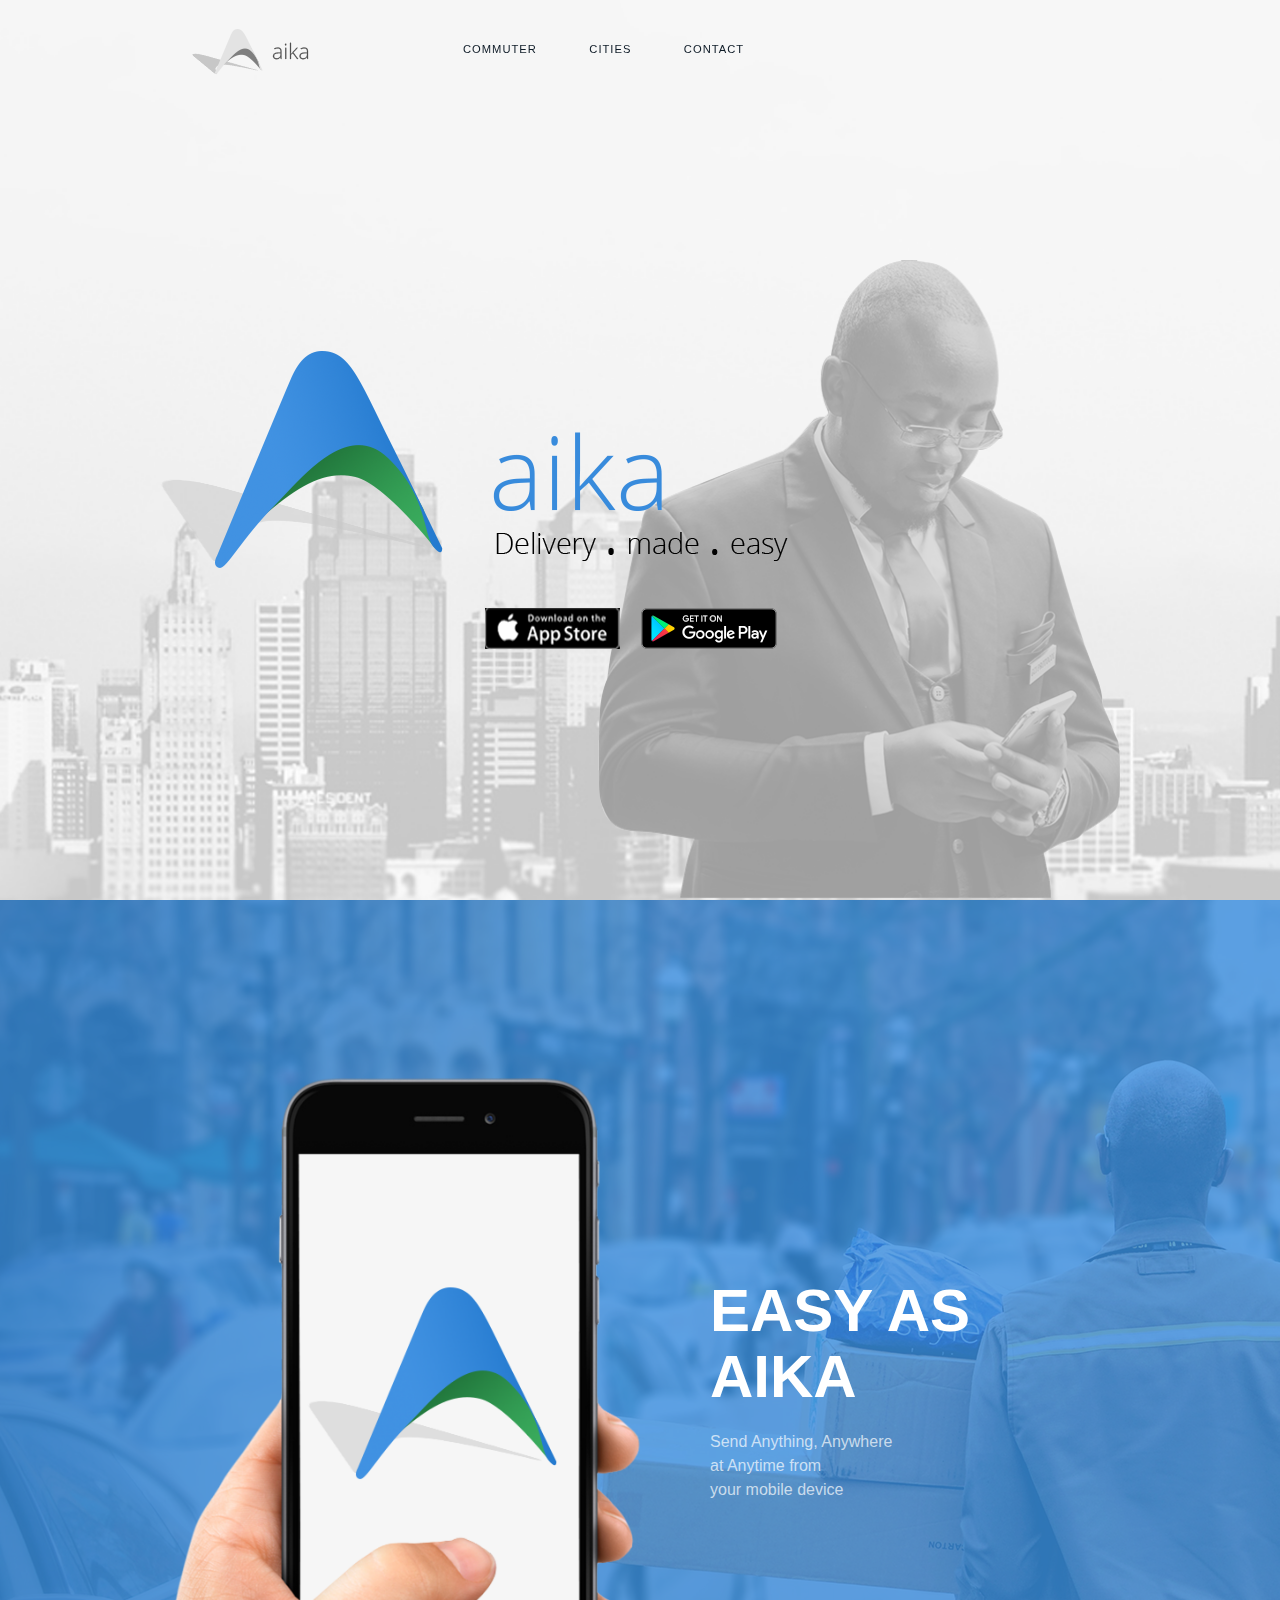
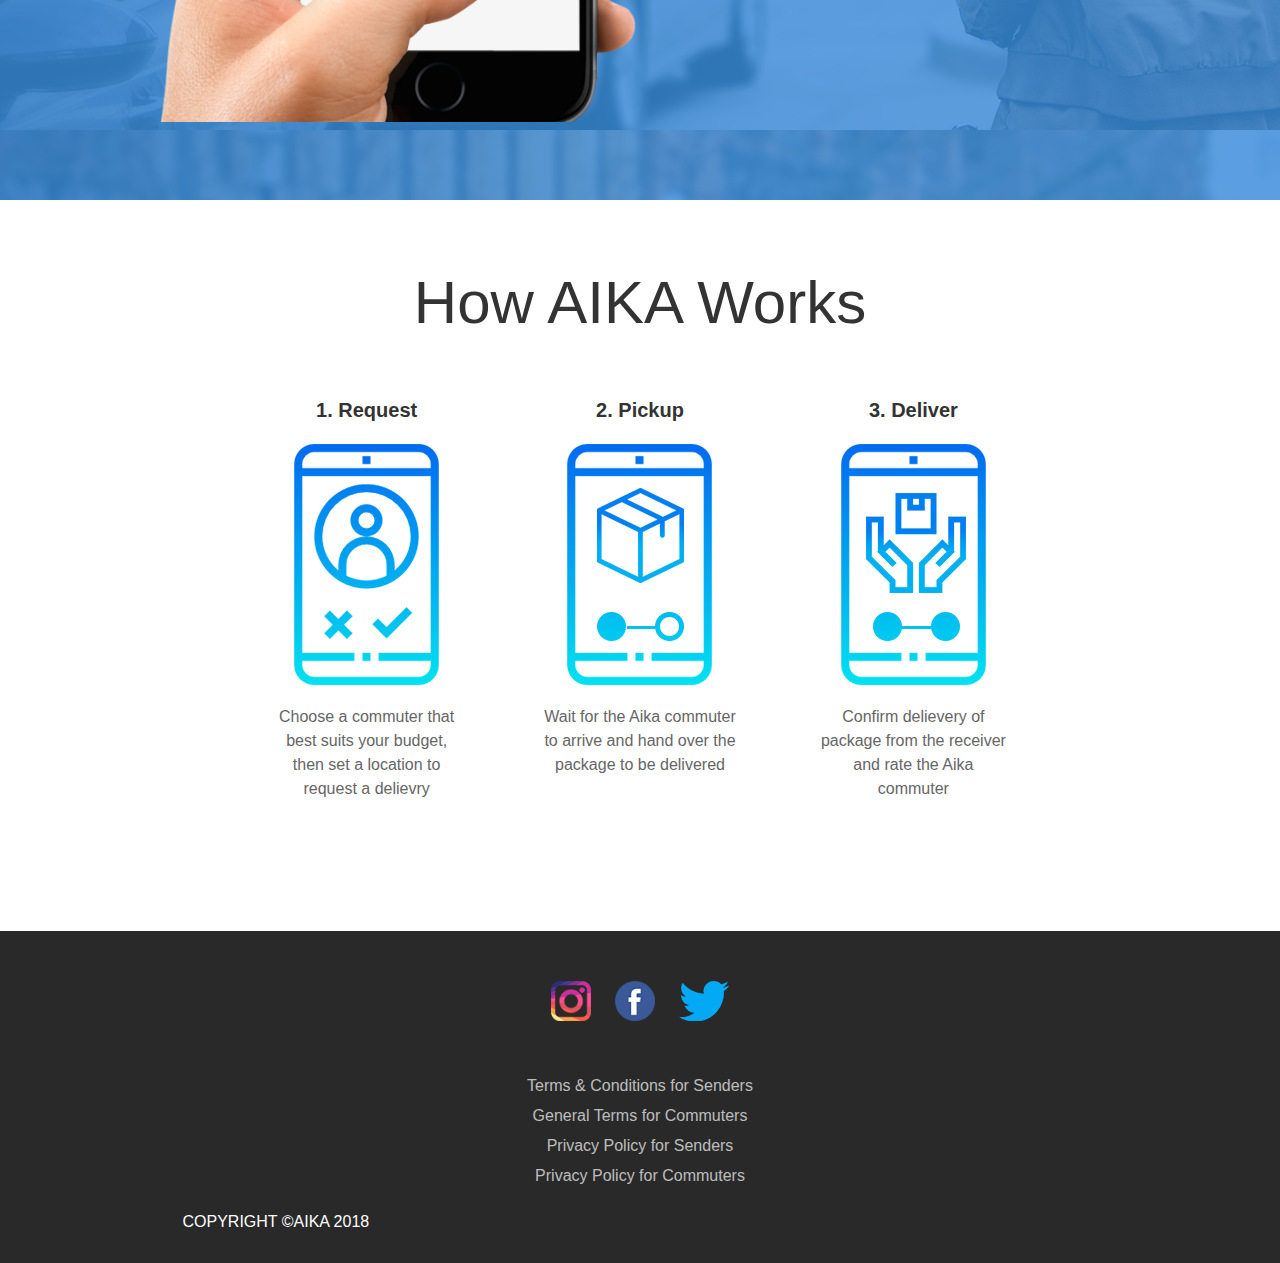
==== commit 202af36c: "finished footer" ====
--- a/index.html
+++ b/index.html
@@ -2,9 +2,14 @@
 <html>
 <head>
 	<meta charset="UTF-8">
-	<meta name="viewport"
-		  content="width=device-width, user-scalable=no, initial-scale=1.0, maximum-scale=1.0, minimum-scale=1.0">
-	<meta http-equiv="X-UA-Compatible" content="ie=edge">
+	<meta name="description" content="Apps Craft - Creative Agency Template by pixiefy">
+	<meta name="author" content="pixiefy">
+	<meta name="viewport" content="width=device-width, initial-scale=1">
+
+	<link rel="icon" href="favicon1.png">
+	<link rel="apple-touch-icon" href="img/favicon/apple-touch-icon.png">
+	<link rel="apple-touch-icon" sizes="72x72" href="img/favicon/apple-touch-icon-72x72.png">
+	<link rel="apple-touch-icon" sizes="114x114" href="img/favicon/apple-touch-icon-114x114.png">
 	<title>AIKA</title>
 	<link rel="stylesheet" href="css/style.css">
 </head>
@@ -99,6 +104,26 @@
 			</div>
 		</div>
 	</section>
+	<footer class="footer">
+		<div class="uk-flex uk-flex-wrap">
+			<div class="uk-width-1-1@s uk-text-center">
+				<a href="#" class="uk-margin-right"><img src="img/instagram.png" alt=""></a>
+				<a href="#" class="uk-margin-right"><img src="img/facebook.png" alt=""></a>
+				<a href="#"><img src="img/twitter.png" alt=""></a>
+			</div>
+			<div class="uk-width-1-1@s uk-light links uk-text-center">
+				<a href="#" class="uk-link-reset uk-display-block">Terms & Conditions for Senders</a>
+				<a href="#" class="uk-link-reset uk-display-block">General Terms for Commuters</a>
+				<a href="#" class="uk-link-reset uk-display-block">Privacy Policy for Senders</a>
+				<a href="#" class="uk-link-reset uk-display-block">Privacy Policy for Commuters</a>
+			</div>
+			<div class="uk-width-1-1@s uk-margin-top uk-light sub-footer">
+				<div class="container">
+					<h5 class="uk-margin-remove">COPYRIGHT &copy;AIKA 2018</h5>
+				</div>
+			</div>
+		</div>
+	</footer>
 	<div class="overlay-menu">
 		<ul class="menu">
 			<li><a href="commuter" uk-toggle="target: .menuIcon, .overlay-menu; cls: open">COMMUTER</a></li>
--- a/css/style.css
+++ b/css/style.css
@@ -1 +1,9004 @@
-*{border:0;-webkit-box-sizing:border-box;box-sizing:border-box;margin:0;padding:0}/*! UIkit 3.0.0-rc.20 | http://www.getuikit.com | (c) 2014 - 2018 YOOtheme | MIT License */html{font-family:-apple-system,BlinkMacSystemFont,"Segoe UI",Roboto,"Helvetica Neue",Arial,sans-serif;font-size:16px;font-weight:400;line-height:1.5;-webkit-text-size-adjust:100%;background:#fff;color:#666}body{margin:0}a{-webkit-text-decoration-skip:objects}a:active,a:hover{outline:0}.uk-link,a{color:#1e87f0;text-decoration:none;cursor:pointer}.uk-link:hover,a:hover{color:#0f6ecd;text-decoration:underline}abbr[title]{text-decoration:underline;-webkit-text-decoration-style:dotted}b,strong{font-weight:bolder}:not(pre)>code,:not(pre)>kbd,:not(pre)>samp{font-family:Consolas,monaco,monospace;font-size:.875rem;color:#f0506e;white-space:nowrap;padding:2px 6px;background:#f8f8f8}em{color:#f0506e}ins{background:#ffd;color:#666;text-decoration:none}mark{background:#ffd;color:#666}q{font-style:italic}small{font-size:80%}sub,sup{font-size:75%;line-height:0;position:relative;vertical-align:baseline}sup{top:-.5em}sub{bottom:-.25em}audio,canvas,iframe,img,svg,video{vertical-align:middle}audio,canvas,img,video{max-width:100%;height:auto;-webkit-box-sizing:border-box;box-sizing:border-box}@supports (display: block){svg{max-width:100%;height:auto;-webkit-box-sizing:border-box;box-sizing:border-box}}svg:not(:root){overflow:hidden}img:not([src]){visibility:hidden}iframe{border:0}address,dl,fieldset,figure,ol,p,pre,ul{margin:0 0 20px 0}*+address,*+dl,*+fieldset,*+figure,*+ol,*+p,*+pre,*+ul{margin-top:20px}.uk-h1,.uk-h2,.uk-h3,.uk-h4,.uk-h5,.uk-h6,h1,h2,h3,h4,h5,h6{margin:0 0 20px 0;font-family:-apple-system,BlinkMacSystemFont,"Segoe UI",Roboto,"Helvetica Neue",Arial,sans-serif;font-weight:400;color:#333;text-transform:none}*+.uk-h1,*+.uk-h2,*+.uk-h3,*+.uk-h4,*+.uk-h5,*+.uk-h6,*+h1,*+h2,*+h3,*+h4,*+h5,*+h6{margin-top:40px}.uk-h1,h1{font-size:2.23125rem;line-height:1.2}.uk-h2,h2{font-size:1.7rem;line-height:1.3}.uk-h3,h3{font-size:1.5rem;line-height:1.4}.uk-h4,h4{font-size:1.25rem;line-height:1.4}.uk-h5,h5{font-size:16px;line-height:1.4}.uk-h6,h6{font-size:.875rem;line-height:1.4}@media (min-width: 960px){.uk-h1,h1{font-size:2.625rem}.uk-h2,h2{font-size:2rem}}ol,ul{padding-left:30px}ol>li>ol,ol>li>ul,ul>li>ol,ul>li>ul{margin:0}dt{font-weight:700}dd{margin-left:0}.uk-hr,hr{-webkit-box-sizing:content-box;box-sizing:content-box;height:0;overflow:visible;text-align:inherit;margin:0 0 20px 0;border:0;border-top:1px solid #e5e5e5}*+.uk-hr,*+hr{margin-top:20px}address{font-style:normal}blockquote{margin:0 0 20px 0;font-size:1.25rem;line-height:1.5;font-style:italic;color:#333}*+blockquote{margin-top:20px}blockquote p:last-of-type{margin-bottom:0}blockquote footer{margin-top:10px;font-size:.875rem;line-height:1.5;color:#666}blockquote footer::before{content:"— "}pre{font:.875rem/1.5 Consolas,monaco,monospace;color:#666;-moz-tab-size:4;-o-tab-size:4;tab-size:4;overflow:auto;padding:10px;border:1px solid #e5e5e5;border-radius:3px;background:#fff}pre code{font-family:Consolas,monaco,monospace}::-moz-selection{background:#39f;color:#fff;text-shadow:none}::selection{background:#39f;color:#fff;text-shadow:none}details,main{display:block}summary{display:list-item}template{display:none}.uk-breakpoint-s::before{content:'640px'}.uk-breakpoint-m::before{content:'960px'}.uk-breakpoint-l::before{content:'1200px'}.uk-breakpoint-xl::before{content:'1600px'}:root{--uk-breakpoint-s:640px;--uk-breakpoint-m:960px;--uk-breakpoint-l:1200px;--uk-breakpoint-xl:1600px}.uk-link-muted a,a.uk-link-muted{color:#999}.uk-link-muted a:hover,a.uk-link-muted:hover{color:#666}.uk-link-text a:not(:hover),a.uk-link-text:not(:hover){color:inherit}.uk-link-text a:hover,a.uk-link-text:hover{color:#999}.uk-link-heading a:not(:hover),a.uk-link-heading:not(:hover){color:inherit}.uk-link-heading a:hover,a.uk-link-heading:hover{color:#1e87f0;text-decoration:none}.uk-link-reset a,.uk-link-reset a:hover,a.uk-link-reset,a.uk-link-reset:hover{color:inherit !important;text-decoration:none !important}.uk-heading-primary{font-size:3rem;line-height:1.2}@media (min-width: 960px){.uk-heading-primary{font-size:3.375rem}}@media (min-width: 1200px){.uk-heading-primary{font-size:3.75rem;line-height:1.1}}.uk-heading-hero{font-size:4rem;line-height:1.1}@media (min-width: 960px){.uk-heading-hero{font-size:6rem;line-height:1}}@media (min-width: 1200px){.uk-heading-hero{font-size:8rem;line-height:1}}.uk-heading-divider{padding-bottom:10px;border-bottom:1px solid #e5e5e5}.uk-heading-bullet{position:relative}.uk-heading-bullet::before{content:"";display:inline-block;position:relative;top:calc(-.1 * 1em);vertical-align:middle;height:.9em;margin-right:10px;border-left:5px solid #e5e5e5}.uk-heading-line{overflow:hidden}.uk-heading-line>*{display:inline-block;position:relative}.uk-heading-line>::after,.uk-heading-line>::before{content:"";position:absolute;top:calc(50% - (1px / 2));width:2000px;border-bottom:1px solid #e5e5e5}.uk-heading-line>::before{right:100%;margin-right:.6em}.uk-heading-line>::after{left:100%;margin-left:.6em}[class*=uk-divider]{border:none;margin-bottom:20px}*+[class*=uk-divider]{margin-top:20px}.uk-divider-icon{position:relative;height:20px;background-image:url("data:image/svg+xml;charset=UTF-8,%3Csvg%20width%3D%2220%22%20height%3D%2220%22%20viewBox%3D%220%200%2020%2020%22%20xmlns%3D%22http%3A%2F%2Fwww.w3.org%2F2000%2Fsvg%22%3E%0A%20%20%20%20%3Ccircle%20fill%3D%22none%22%20stroke%3D%22%23e5e5e5%22%20stroke-width%3D%222%22%20cx%3D%2210%22%20cy%3D%2210%22%20r%3D%227%22%20%2F%3E%0A%3C%2Fsvg%3E%0A");background-repeat:no-repeat;background-position:50% 50%}.uk-divider-icon::after,.uk-divider-icon::before{content:"";position:absolute;top:50%;max-width:calc(50% - (50px / 2));border-bottom:1px solid #e5e5e5}.uk-divider-icon::before{right:calc(50% + (50px / 2));width:100%}.uk-divider-icon::after{left:calc(50% + (50px / 2));width:100%}.uk-divider-small{line-height:0}.uk-divider-small::after{content:"";display:inline-block;width:100px;max-width:100%;border-top:1px solid #e5e5e5;vertical-align:top}.uk-divider-vertical{width:1px;height:100px;margin-left:auto;margin-right:auto;border-left:1px solid #e5e5e5}.uk-list{padding:0;list-style:none}.uk-list>li::after,.uk-list>li::before{content:"";display:table}.uk-list>li::after{clear:both}.uk-list>li>:last-child{margin-bottom:0}.uk-list ul{margin:0;padding-left:30px;list-style:none}.uk-list>li:nth-child(n+2),.uk-list>li>ul{margin-top:10px}.uk-list-divider>li:nth-child(n+2){margin-top:10px;padding-top:10px;border-top:1px solid #e5e5e5}.uk-list-striped>li{padding:10px 10px}.uk-list-striped>li:nth-of-type(odd){border-top:1px solid #e5e5e5;border-bottom:1px solid #e5e5e5}.uk-list-striped>li:nth-of-type(odd){background:#f8f8f8}.uk-list-striped>li:nth-child(n+2){margin-top:0}.uk-list-bullet>li{position:relative;padding-left:calc(1.5em + 10px)}.uk-list-bullet>li::before{content:"";position:absolute;top:0;left:0;width:1.5em;height:1.5em;background-image:url("data:image/svg+xml;charset=UTF-8,%3Csvg%20width%3D%226%22%20height%3D%226%22%20viewBox%3D%220%200%206%206%22%20xmlns%3D%22http%3A%2F%2Fwww.w3.org%2F2000%2Fsvg%22%3E%0A%20%20%20%20%3Ccircle%20fill%3D%22%23666%22%20cx%3D%223%22%20cy%3D%223%22%20r%3D%223%22%20%2F%3E%0A%3C%2Fsvg%3E");background-repeat:no-repeat;background-position:50% 50%;display:block}.uk-list-large>li:nth-child(n+2),.uk-list-large>li>ul{margin-top:20px}.uk-list-large.uk-list-divider>li:nth-child(n+2){margin-top:20px;padding-top:20px}.uk-list-large.uk-list-striped>li{padding:20px 10px}.uk-list-large.uk-list-striped>li:nth-of-type(odd){border-top:1px solid #e5e5e5;border-bottom:1px solid #e5e5e5}.uk-list-large.uk-list-striped>li:nth-child(n+2){margin-top:0}.uk-description-list>dt{color:#333;font-size:.875rem;font-weight:400;text-transform:uppercase}.uk-description-list>dt:nth-child(n+2){margin-top:20px}.uk-description-list-divider>dt:nth-child(n+2){margin-top:20px;padding-top:20px;border-top:1px solid #e5e5e5}.uk-table{border-collapse:collapse;border-spacing:0;width:100%;margin-bottom:20px}*+.uk-table{margin-top:20px}.uk-table th{padding:16px 12px;text-align:left;vertical-align:bottom;font-size:.875rem;font-weight:400;color:#999;text-transform:uppercase}.uk-table td{padding:16px 12px;vertical-align:top}.uk-table td>:last-child{margin-bottom:0}.uk-table tfoot{font-size:.875rem}.uk-table caption{font-size:.875rem;text-align:left;color:#999}.uk-table-middle,.uk-table-middle td{vertical-align:middle !important}.uk-table-divider>:first-child>tr:not(:first-child),.uk-table-divider>:not(:first-child)>tr,.uk-table-divider>tr:not(:first-child){border-top:1px solid #e5e5e5}.uk-table-striped tbody tr:nth-of-type(odd),.uk-table-striped>tr:nth-of-type(odd){background:#f8f8f8;border-top:1px solid #e5e5e5;border-bottom:1px solid #e5e5e5}.uk-table-hover tbody tr:hover,.uk-table-hover>tr:hover{background:#ffd}.uk-table tbody tr.uk-active,.uk-table>tr.uk-active{background:#ffd}.uk-table-small td,.uk-table-small th{padding:10px 12px}.uk-table-large td,.uk-table-large th{padding:22px 12px}.uk-table-justify td:first-child,.uk-table-justify th:first-child{padding-left:0}.uk-table-justify td:last-child,.uk-table-justify th:last-child{padding-right:0}.uk-table-shrink{width:1px}.uk-table-expand{min-width:150px}.uk-table-link{padding:0 !important}.uk-table-link>a{display:block;padding:16px 12px}.uk-table-small .uk-table-link>a{padding:10px 12px}@media (max-width: 959px){.uk-table-responsive,.uk-table-responsive tbody,.uk-table-responsive td,.uk-table-responsive th,.uk-table-responsive tr{display:block}.uk-table-responsive thead{display:none}.uk-table-responsive td,.uk-table-responsive th{width:auto !important;max-width:none !important;min-width:0 !important;overflow:visible !important;white-space:normal !important}.uk-table-responsive .uk-table-link:not(:first-child)>a,.uk-table-responsive td:not(:first-child):not(.uk-table-link),.uk-table-responsive th:not(:first-child):not(.uk-table-link){padding-top:5px !important}.uk-table-responsive .uk-table-link:not(:last-child)>a,.uk-table-responsive td:not(:last-child):not(.uk-table-link),.uk-table-responsive th:not(:last-child):not(.uk-table-link){padding-bottom:5px !important}.uk-table-justify.uk-table-responsive td,.uk-table-justify.uk-table-responsive th{padding-left:0;padding-right:0}}.uk-table tbody tr{-webkit-transition:background-color .1s linear;transition:background-color .1s linear}.uk-icon{margin:0;border:none;border-radius:0;overflow:visible;font:inherit;color:inherit;text-transform:none;padding:0;background-color:transparent;display:inline-block;fill:currentcolor;line-height:0}button.uk-icon:not(:disabled){cursor:pointer}.uk-icon::-moz-focus-inner{border:0;padding:0}.uk-icon:not(.uk-preserve) [fill*='#']:not(.uk-preserve){fill:currentcolor}.uk-icon:not(.uk-preserve) [stroke*='#']:not(.uk-preserve){stroke:currentcolor}.uk-icon>*{-webkit-transform:translate(0, 0);transform:translate(0, 0)}.uk-icon-image{width:20px;height:20px;background-position:50% 50%;background-repeat:no-repeat;background-size:contain;vertical-align:middle}.uk-icon-link{color:#999}.uk-icon-link:focus,.uk-icon-link:hover{color:#666;outline:0}.uk-active>.uk-icon-link,.uk-icon-link:active{color:#595959}.uk-icon-button{-webkit-box-sizing:border-box;box-sizing:border-box;width:36px;height:36px;border-radius:500px;background:#f8f8f8;color:#999;vertical-align:middle;display:-webkit-inline-box;display:-ms-inline-flexbox;display:inline-flex;-webkit-box-pack:center;-ms-flex-pack:center;justify-content:center;-webkit-box-align:center;-ms-flex-align:center;align-items:center;-webkit-transition:.1s ease-in-out;transition:.1s ease-in-out;-webkit-transition-property:color,background-color;transition-property:color,background-color}.uk-icon-button:focus,.uk-icon-button:hover{background-color:#ebebeb;color:#666;outline:0}.uk-active>.uk-icon-button,.uk-icon-button:active{background-color:#dfdfdf;color:#666}.uk-range{-webkit-box-sizing:border-box;box-sizing:border-box;margin:0;vertical-align:middle;max-width:100%;width:100%;-webkit-appearance:none;background:0 0;padding:0}.uk-range:focus{outline:0}.uk-range::-moz-focus-outer{border:none}.uk-range::-ms-track{height:15px;background:0 0;border-color:transparent;color:transparent}.uk-range:not(:disabled)::-webkit-slider-thumb{cursor:pointer}.uk-range:not(:disabled)::-moz-range-thumb{cursor:pointer}.uk-range:not(:disabled)::-ms-thumb{cursor:pointer}.uk-range::-webkit-slider-thumb{-webkit-appearance:none;margin-top:-7px;height:15px;width:15px;border-radius:500px;background:#fff;border:1px solid #ccc}.uk-range::-moz-range-thumb{border:none;height:15px;width:15px;border-radius:500px;background:#fff;border:1px solid #ccc}.uk-range::-ms-thumb{margin-top:0}.uk-range::-ms-thumb{border:none;height:15px;width:15px;border-radius:500px;background:#fff;border:1px solid #ccc}.uk-range::-ms-tooltip{display:none}.uk-range::-webkit-slider-runnable-track{height:3px;background:#ebebeb;border-radius:500px}.uk-range:active::-webkit-slider-runnable-track,.uk-range:focus::-webkit-slider-runnable-track{background:#d2d2d2}.uk-range::-moz-range-track{height:3px;background:#ebebeb;border-radius:500px}.uk-range:focus::-moz-range-track{background:#d2d2d2}.uk-range::-ms-fill-lower,.uk-range::-ms-fill-upper{height:3px;background:#ebebeb;border-radius:500px}.uk-range:focus::-ms-fill-lower,.uk-range:focus::-ms-fill-upper{background:#d2d2d2}.uk-checkbox,.uk-input,.uk-radio,.uk-select,.uk-textarea{-webkit-box-sizing:border-box;box-sizing:border-box;margin:0;border-radius:0;font:inherit}.uk-input{overflow:visible}.uk-select{text-transform:none}.uk-select optgroup{font:inherit;font-weight:700}.uk-textarea{overflow:auto}.uk-input[type=search]::-webkit-search-cancel-button,.uk-input[type=search]::-webkit-search-decoration{-webkit-appearance:none}.uk-input[type=number]::-webkit-inner-spin-button,.uk-input[type=number]::-webkit-outer-spin-button{height:auto}.uk-input::-moz-placeholder,.uk-textarea::-moz-placeholder{opacity:1}.uk-checkbox:not(:disabled),.uk-radio:not(:disabled){cursor:pointer}.uk-fieldset{border:none;margin:0;padding:0}.uk-input,.uk-textarea{-webkit-appearance:none}.uk-input,.uk-select,.uk-textarea{max-width:100%;width:100%;border:0 none;padding:0 10px;background:#fff;color:#666;border:1px solid #e5e5e5;-webkit-transition:.2s ease-in-out;transition:.2s ease-in-out;-webkit-transition-property:color,background-color,border;transition-property:color,background-color,border}.uk-input,.uk-select:not([multiple]):not([size]){height:40px;vertical-align:middle;display:inline-block}.uk-input:not(input),.uk-select:not(select){line-height:38px}.uk-select[multiple],.uk-select[size],.uk-textarea{padding-top:4px;padding-bottom:4px;vertical-align:top}.uk-input:focus,.uk-select:focus,.uk-textarea:focus{outline:0;background-color:#fff;color:#666;border-color:#1e87f0}.uk-input:disabled,.uk-select:disabled,.uk-textarea:disabled{background-color:#f8f8f8;color:#999;border-color:#e5e5e5}.uk-input::-ms-input-placeholder{color:#999 !important}.uk-input::-webkit-input-placeholder{color:#999}.uk-input:-ms-input-placeholder{color:#999}.uk-input::placeholder{color:#999}.uk-textarea::-ms-input-placeholder{color:#999 !important}.uk-textarea::-webkit-input-placeholder{color:#999}.uk-textarea:-ms-input-placeholder{color:#999}.uk-textarea::placeholder{color:#999}.uk-form-small{font-size:.875rem}.uk-form-small:not(textarea):not([multiple]):not([size]){height:30px;padding-left:8px;padding-right:8px}.uk-form-small:not(select):not(input):not(textarea){line-height:28px}.uk-form-large{font-size:1.25rem}.uk-form-large:not(textarea):not([multiple]):not([size]){height:55px;padding-left:12px;padding-right:12px}.uk-form-large:not(select):not(input):not(textarea){line-height:53px}.uk-form-danger,.uk-form-danger:focus{color:#f0506e;border-color:#f0506e}.uk-form-success,.uk-form-success:focus{color:#32d296;border-color:#32d296}.uk-form-blank{background:0 0;border-color:transparent}.uk-form-blank:focus{border-color:#e5e5e5;border-style:dashed}input.uk-form-width-xsmall{width:50px}select.uk-form-width-xsmall{width:75px}.uk-form-width-small{width:130px}.uk-form-width-medium{width:200px}.uk-form-width-large{width:500px}.uk-select:not([multiple]):not([size]){-webkit-appearance:none;-moz-appearance:none;padding-right:20px;background-image:url("data:image/svg+xml;charset=UTF-8,%3Csvg%20width%3D%2224%22%20height%3D%2216%22%20viewBox%3D%220%200%2024%2016%22%20xmlns%3D%22http%3A%2F%2Fwww.w3.org%2F2000%2Fsvg%22%3E%0A%20%20%20%20%3Cpolygon%20fill%3D%22%23666%22%20points%3D%2212%201%209%206%2015%206%22%20%2F%3E%0A%20%20%20%20%3Cpolygon%20fill%3D%22%23666%22%20points%3D%2212%2013%209%208%2015%208%22%20%2F%3E%0A%3C%2Fsvg%3E%0A");background-repeat:no-repeat;background-position:100% 50%}.uk-select:not([multiple]):not([size])::-ms-expand{display:none}.uk-select:not([multiple]):not([size]) option{color:#444}.uk-select:not([multiple]):not([size]):disabled{background-image:url("data:image/svg+xml;charset=UTF-8,%3Csvg%20width%3D%2224%22%20height%3D%2216%22%20viewBox%3D%220%200%2024%2016%22%20xmlns%3D%22http%3A%2F%2Fwww.w3.org%2F2000%2Fsvg%22%3E%0A%20%20%20%20%3Cpolygon%20fill%3D%22%23999%22%20points%3D%2212%201%209%206%2015%206%22%20%2F%3E%0A%20%20%20%20%3Cpolygon%20fill%3D%22%23999%22%20points%3D%2212%2013%209%208%2015%208%22%20%2F%3E%0A%3C%2Fsvg%3E%0A")}.uk-checkbox,.uk-radio{display:inline-block;height:16px;width:16px;overflow:hidden;margin-top:-4px;vertical-align:middle;-webkit-appearance:none;-moz-appearance:none;background-color:transparent;background-repeat:no-repeat;background-position:50% 50%;border:1px solid #ccc;-webkit-transition:.2s ease-in-out;transition:.2s ease-in-out;-webkit-transition-property:background-color,border;transition-property:background-color,border}.uk-radio{border-radius:50%}.uk-checkbox:focus,.uk-radio:focus{outline:0;border-color:#1e87f0}.uk-checkbox:checked,.uk-checkbox:indeterminate,.uk-radio:checked{background-color:#1e87f0;border-color:transparent}.uk-checkbox:checked:focus,.uk-checkbox:indeterminate:focus,.uk-radio:checked:focus{background-color:#0e6dcd}.uk-radio:checked{background-image:url("data:image/svg+xml;charset=UTF-8,%3Csvg%20width%3D%2216%22%20height%3D%2216%22%20viewBox%3D%220%200%2016%2016%22%20xmlns%3D%22http%3A%2F%2Fwww.w3.org%2F2000%2Fsvg%22%3E%0A%20%20%20%20%3Ccircle%20fill%3D%22%23fff%22%20cx%3D%228%22%20cy%3D%228%22%20r%3D%222%22%20%2F%3E%0A%3C%2Fsvg%3E")}.uk-checkbox:checked{background-image:url("data:image/svg+xml;charset=UTF-8,%3Csvg%20width%3D%2214%22%20height%3D%2211%22%20viewBox%3D%220%200%2014%2011%22%20xmlns%3D%22http%3A%2F%2Fwww.w3.org%2F2000%2Fsvg%22%3E%0A%20%20%20%20%3Cpolygon%20fill%3D%22%23fff%22%20points%3D%2212%201%205%207.5%202%205%201%205.5%205%2010%2013%201.5%22%20%2F%3E%0A%3C%2Fsvg%3E%0A")}.uk-checkbox:indeterminate{background-image:url("data:image/svg+xml;charset=UTF-8,%3Csvg%20width%3D%2216%22%20height%3D%2216%22%20viewBox%3D%220%200%2016%2016%22%20xmlns%3D%22http%3A%2F%2Fwww.w3.org%2F2000%2Fsvg%22%3E%0A%20%20%20%20%3Crect%20fill%3D%22%23fff%22%20x%3D%223%22%20y%3D%228%22%20width%3D%2210%22%20height%3D%221%22%20%2F%3E%0A%3C%2Fsvg%3E")}.uk-checkbox:disabled,.uk-radio:disabled{background-color:#f8f8f8;border-color:#e5e5e5}.uk-radio:disabled:checked{background-image:url("data:image/svg+xml;charset=UTF-8,%3Csvg%20width%3D%2216%22%20height%3D%2216%22%20viewBox%3D%220%200%2016%2016%22%20xmlns%3D%22http%3A%2F%2Fwww.w3.org%2F2000%2Fsvg%22%3E%0A%20%20%20%20%3Ccircle%20fill%3D%22%23999%22%20cx%3D%228%22%20cy%3D%228%22%20r%3D%222%22%20%2F%3E%0A%3C%2Fsvg%3E")}.uk-checkbox:disabled:checked{background-image:url("data:image/svg+xml;charset=UTF-8,%3Csvg%20width%3D%2214%22%20height%3D%2211%22%20viewBox%3D%220%200%2014%2011%22%20xmlns%3D%22http%3A%2F%2Fwww.w3.org%2F2000%2Fsvg%22%3E%0A%20%20%20%20%3Cpolygon%20fill%3D%22%23999%22%20points%3D%2212%201%205%207.5%202%205%201%205.5%205%2010%2013%201.5%22%20%2F%3E%0A%3C%2Fsvg%3E%0A")}.uk-checkbox:disabled:indeterminate{background-image:url("data:image/svg+xml;charset=UTF-8,%3Csvg%20width%3D%2216%22%20height%3D%2216%22%20viewBox%3D%220%200%2016%2016%22%20xmlns%3D%22http%3A%2F%2Fwww.w3.org%2F2000%2Fsvg%22%3E%0A%20%20%20%20%3Crect%20fill%3D%22%23999%22%20x%3D%223%22%20y%3D%228%22%20width%3D%2210%22%20height%3D%221%22%20%2F%3E%0A%3C%2Fsvg%3E")}.uk-legend{width:100%;color:inherit;padding:0;font-size:1.5rem;line-height:1.4}.uk-form-custom{display:inline-block;position:relative;max-width:100%;vertical-align:middle}.uk-form-custom input[type=file],.uk-form-custom select{position:absolute;top:0;z-index:1;width:100%;height:100%;left:0;-webkit-appearance:none;opacity:0;cursor:pointer}.uk-form-custom input[type=file]{font-size:500px;overflow:hidden}.uk-form-label{color:#333;font-size:.875rem}.uk-form-stacked .uk-form-label{display:block;margin-bottom:5px}@media (max-width: 959px){.uk-form-horizontal .uk-form-label{display:block;margin-bottom:5px}}@media (min-width: 960px){.uk-form-horizontal .uk-form-label{width:200px;margin-top:7px;float:left}.uk-form-horizontal .uk-form-controls{margin-left:215px}.uk-form-horizontal .uk-form-controls-text{padding-top:7px}}.uk-form-icon{position:absolute;top:0;bottom:0;left:0;width:40px;display:-webkit-inline-box;display:-ms-inline-flexbox;display:inline-flex;-webkit-box-pack:center;-ms-flex-pack:center;justify-content:center;-webkit-box-align:center;-ms-flex-align:center;align-items:center;color:#999}.uk-form-icon:hover{color:#666}.uk-form-icon:not(a):not(button):not(input){pointer-events:none}.uk-form-icon:not(.uk-form-icon-flip) ~ .uk-input{padding-left:40px !important}.uk-form-icon-flip{right:0;left:auto}.uk-form-icon-flip ~ .uk-input{padding-right:40px !important}.uk-button{margin:0;border:none;overflow:visible;font:inherit;color:inherit;text-transform:none;display:inline-block;-webkit-box-sizing:border-box;box-sizing:border-box;padding:0 30px;vertical-align:middle;font-size:.875rem;line-height:38px;text-align:center;text-decoration:none;text-transform:uppercase;-webkit-transition:.1s ease-in-out;transition:.1s ease-in-out;-webkit-transition-property:color,background-color,border-color;transition-property:color,background-color,border-color}.uk-button:not(:disabled){cursor:pointer}.uk-button::-moz-focus-inner{border:0;padding:0}.uk-button:hover{text-decoration:none}.uk-button:focus{outline:0}.uk-button-default{background-color:transparent;color:#333;border:1px solid #e5e5e5}.uk-button-default:focus,.uk-button-default:hover{background-color:transparent;color:#333;border-color:#b2b2b2}.uk-button-default.uk-active,.uk-button-default:active{background-color:transparent;color:#333;border-color:#999}.uk-button-primary{background-color:#1e87f0;color:#fff;border:1px solid transparent}.uk-button-primary:focus,.uk-button-primary:hover{background-color:#0f7ae5;color:#fff}.uk-button-primary.uk-active,.uk-button-primary:active{background-color:#0e6dcd;color:#fff}.uk-button-secondary{background-color:#222;color:#fff;border:1px solid transparent}.uk-button-secondary:focus,.uk-button-secondary:hover{background-color:#151515;color:#fff}.uk-button-secondary.uk-active,.uk-button-secondary:active{background-color:#080808;color:#fff}.uk-button-danger{background-color:#f0506e;color:#fff;border:1px solid transparent}.uk-button-danger:focus,.uk-button-danger:hover{background-color:#ee395b;color:#fff}.uk-button-danger.uk-active,.uk-button-danger:active{background-color:#ec2147;color:#fff}.uk-button-danger:disabled,.uk-button-default:disabled,.uk-button-primary:disabled,.uk-button-secondary:disabled{background-color:transparent;color:#999;border-color:#e5e5e5}.uk-button-small{padding:0 15px;line-height:28px;font-size:.875rem}.uk-button-large{padding:0 40px;line-height:53px;font-size:.875rem}.uk-button-text{padding:0;line-height:1.5;background:0 0;color:#333;position:relative}.uk-button-text::before{content:"";position:absolute;bottom:0;left:0;right:100%;border-bottom:1px solid #333;-webkit-transition:right .3s ease-out;transition:right .3s ease-out}.uk-button-text:focus,.uk-button-text:hover{color:#333}.uk-button-text:focus::before,.uk-button-text:hover::before{right:0}.uk-button-text:disabled{color:#999}.uk-button-text:disabled::before{display:none}.uk-button-link{padding:0;line-height:1.5;background:0 0;color:#1e87f0}.uk-button-link:focus,.uk-button-link:hover{color:#0f6ecd;text-decoration:underline}.uk-button-link:disabled{color:#999;text-decoration:none}.uk-button-group{display:-webkit-inline-box;display:-ms-inline-flexbox;display:inline-flex;vertical-align:middle;position:relative}.uk-button-group>.uk-button:nth-child(n+2),.uk-button-group>div:nth-child(n+2) .uk-button{margin-left:-1px}.uk-button-group .uk-button.uk-active,.uk-button-group .uk-button:active,.uk-button-group .uk-button:focus,.uk-button-group .uk-button:hover{position:relative;z-index:1}.uk-section{-webkit-box-sizing:border-box;box-sizing:border-box;padding-top:40px;padding-bottom:40px}@media (min-width: 960px){.uk-section{padding-top:70px;padding-bottom:70px}}.uk-section::after,.uk-section::before{content:"";display:table}.uk-section::after{clear:both}.uk-section>:last-child{margin-bottom:0}.uk-section-xsmall{padding-top:20px;padding-bottom:20px}.uk-section-small{padding-top:40px;padding-bottom:40px}.uk-section-large{padding-top:70px;padding-bottom:70px}@media (min-width: 960px){.uk-section-large{padding-top:140px;padding-bottom:140px}}.uk-section-xlarge{padding-top:140px;padding-bottom:140px}@media (min-width: 960px){.uk-section-xlarge{padding-top:210px;padding-bottom:210px}}.uk-section-default{background:#fff}.uk-section-muted{background:#f8f8f8}.uk-section-primary{background:#1e87f0}.uk-section-secondary{background:#222}.uk-container{-webkit-box-sizing:content-box;box-sizing:content-box;max-width:1200px;margin-left:auto;margin-right:auto;padding-left:15px;padding-right:15px}@media (min-width: 640px){.uk-container{padding-left:30px;padding-right:30px}}@media (min-width: 960px){.uk-container{padding-left:40px;padding-right:40px}}.uk-container::after,.uk-container::before{content:"";display:table}.uk-container::after{clear:both}.uk-container>:last-child{margin-bottom:0}.uk-container .uk-container{padding-left:0;padding-right:0}.uk-container-xsmall{max-width:750px}.uk-container-small{max-width:900px}.uk-container-large{max-width:1600px}.uk-container-expand{max-width:none}.uk-grid{display:-webkit-box;display:-ms-flexbox;display:flex;-ms-flex-wrap:wrap;flex-wrap:wrap;margin:0;padding:0;list-style:none}.uk-grid>*{margin:0}.uk-grid>*>:last-child{margin-bottom:0}.uk-grid{margin-left:-30px}.uk-grid>*{padding-left:30px}*+.uk-grid-margin,.uk-grid+.uk-grid,.uk-grid>.uk-grid-margin{margin-top:30px}@media (min-width: 1200px){.uk-grid{margin-left:-40px}.uk-grid>*{padding-left:40px}*+.uk-grid-margin,.uk-grid+.uk-grid,.uk-grid>.uk-grid-margin{margin-top:40px}}.uk-grid-small{margin-left:-15px}.uk-grid-small>*{padding-left:15px}*+.uk-grid-margin-small,.uk-grid+.uk-grid-small,.uk-grid-small>.uk-grid-margin{margin-top:15px}.uk-grid-medium{margin-left:-30px}.uk-grid-medium>*{padding-left:30px}*+.uk-grid-margin-medium,.uk-grid+.uk-grid-medium,.uk-grid-medium>.uk-grid-margin{margin-top:30px}.uk-grid-large{margin-left:-40px}.uk-grid-large>*{padding-left:40px}*+.uk-grid-margin-large,.uk-grid+.uk-grid-large,.uk-grid-large>.uk-grid-margin{margin-top:40px}@media (min-width: 1200px){.uk-grid-large{margin-left:-70px}.uk-grid-large>*{padding-left:70px}*+.uk-grid-margin-large,.uk-grid+.uk-grid-large,.uk-grid-large>.uk-grid-margin{margin-top:70px}}.uk-grid-collapse{margin-left:0}.uk-grid-collapse>*{padding-left:0}.uk-grid+.uk-grid-collapse,.uk-grid-collapse>.uk-grid-margin{margin-top:0}.uk-grid-divider>*{position:relative}.uk-grid-divider>:not(.uk-first-column)::before{content:"";position:absolute;top:0;bottom:0;border-left:1px solid #e5e5e5}.uk-grid-divider.uk-grid-stack>.uk-grid-margin::before{content:"";position:absolute;left:0;right:0;border-top:1px solid #e5e5e5}.uk-grid-divider{margin-left:-60px}.uk-grid-divider>*{padding-left:60px}.uk-grid-divider>:not(.uk-first-column)::before{left:30px}.uk-grid-divider.uk-grid-stack>.uk-grid-margin{margin-top:60px}.uk-grid-divider.uk-grid-stack>.uk-grid-margin::before{top:-30px;left:60px}@media (min-width: 1200px){.uk-grid-divider{margin-left:-80px}.uk-grid-divider>*{padding-left:80px}.uk-grid-divider>:not(.uk-first-column)::before{left:40px}.uk-grid-divider.uk-grid-stack>.uk-grid-margin{margin-top:80px}.uk-grid-divider.uk-grid-stack>.uk-grid-margin::before{top:-40px;left:80px}}.uk-grid-divider.uk-grid-small{margin-left:-30px}.uk-grid-divider.uk-grid-small>*{padding-left:30px}.uk-grid-divider.uk-grid-small>:not(.uk-first-column)::before{left:15px}.uk-grid-divider.uk-grid-small.uk-grid-stack>.uk-grid-margin{margin-top:30px}.uk-grid-divider.uk-grid-small.uk-grid-stack>.uk-grid-margin::before{top:-15px;left:30px}.uk-grid-divider.uk-grid-medium{margin-left:-60px}.uk-grid-divider.uk-grid-medium>*{padding-left:60px}.uk-grid-divider.uk-grid-medium>:not(.uk-first-column)::before{left:30px}.uk-grid-divider.uk-grid-medium.uk-grid-stack>.uk-grid-margin{margin-top:60px}.uk-grid-divider.uk-grid-medium.uk-grid-stack>.uk-grid-margin::before{top:-30px;left:60px}.uk-grid-divider.uk-grid-large{margin-left:-80px}.uk-grid-divider.uk-grid-large>*{padding-left:80px}.uk-grid-divider.uk-grid-large>:not(.uk-first-column)::before{left:40px}.uk-grid-divider.uk-grid-large.uk-grid-stack>.uk-grid-margin{margin-top:80px}.uk-grid-divider.uk-grid-large.uk-grid-stack>.uk-grid-margin::before{top:-40px;left:80px}@media (min-width: 1200px){.uk-grid-divider.uk-grid-large{margin-left:-140px}.uk-grid-divider.uk-grid-large>*{padding-left:140px}.uk-grid-divider.uk-grid-large>:not(.uk-first-column)::before{left:70px}.uk-grid-divider.uk-grid-large.uk-grid-stack>.uk-grid-margin{margin-top:140px}.uk-grid-divider.uk-grid-large.uk-grid-stack>.uk-grid-margin::before{top:-70px;left:140px}}.uk-grid-item-match,.uk-grid-match>*{display:-webkit-box;display:-ms-flexbox;display:flex;-ms-flex-wrap:wrap;flex-wrap:wrap}.uk-grid-item-match>:not([class*=uk-width]),.uk-grid-match>*>:not([class*=uk-width]){-webkit-box-sizing:border-box;box-sizing:border-box;width:100%;-webkit-box-flex:1;-ms-flex:auto;flex:auto}.uk-tile{position:relative;-webkit-box-sizing:border-box;box-sizing:border-box;padding-left:15px;padding-right:15px;padding-top:40px;padding-bottom:40px}@media (min-width: 640px){.uk-tile{padding-left:30px;padding-right:30px}}@media (min-width: 960px){.uk-tile{padding-left:40px;padding-right:40px;padding-top:70px;padding-bottom:70px}}.uk-tile::after,.uk-tile::before{content:"";display:table}.uk-tile::after{clear:both}.uk-tile>:last-child{margin-bottom:0}.uk-tile-xsmall{padding-top:20px;padding-bottom:20px}.uk-tile-small{padding-top:40px;padding-bottom:40px}.uk-tile-large{padding-top:70px;padding-bottom:70px}@media (min-width: 960px){.uk-tile-large{padding-top:140px;padding-bottom:140px}}.uk-tile-xlarge{padding-top:140px;padding-bottom:140px}@media (min-width: 960px){.uk-tile-xlarge{padding-top:210px;padding-bottom:210px}}.uk-tile-default{background:#fff}.uk-tile-muted{background:#f8f8f8}.uk-tile-primary{background:#1e87f0}.uk-tile-secondary{background:#222}.uk-card{position:relative;-webkit-box-sizing:border-box;box-sizing:border-box;-webkit-transition:-webkit-box-shadow .1s ease-in-out;transition:-webkit-box-shadow .1s ease-in-out;transition:box-shadow .1s ease-in-out;transition:box-shadow .1s ease-in-out, -webkit-box-shadow .1s ease-in-out}.uk-card-body{padding:30px 30px}.uk-card-header{padding:15px 30px}.uk-card-footer{padding:15px 30px}@media (min-width: 1200px){.uk-card-body{padding:40px 40px}.uk-card-header{padding:20px 40px}.uk-card-footer{padding:20px 40px}}.uk-card-body::after,.uk-card-body::before,.uk-card-footer::after,.uk-card-footer::before,.uk-card-header::after,.uk-card-header::before{content:"";display:table}.uk-card-body::after,.uk-card-footer::after,.uk-card-header::after{clear:both}.uk-card-body>:last-child,.uk-card-footer>:last-child,.uk-card-header>:last-child{margin-bottom:0}.uk-card-title{font-size:1.5rem;line-height:1.4}.uk-card-badge{position:absolute;top:30px;right:30px;z-index:1}.uk-card-badge:first-child+*{margin-top:0}.uk-card-hover:not(.uk-card-default):not(.uk-card-primary):not(.uk-card-secondary):hover{background:#fff;-webkit-box-shadow:0 14px 25px rgba(0,0,0,0.16);box-shadow:0 14px 25px rgba(0,0,0,0.16)}.uk-card-default{background:#fff;color:#666;-webkit-box-shadow:0 5px 15px rgba(0,0,0,0.08);box-shadow:0 5px 15px rgba(0,0,0,0.08)}.uk-card-default .uk-card-title{color:#333}.uk-card-default.uk-card-hover:hover{background-color:#fff;-webkit-box-shadow:0 14px 25px rgba(0,0,0,0.16);box-shadow:0 14px 25px rgba(0,0,0,0.16)}.uk-card-default .uk-card-header{border-bottom:1px solid #e5e5e5}.uk-card-default .uk-card-footer{border-top:1px solid #e5e5e5}.uk-card-primary{background:#1e87f0;color:#fff;-webkit-box-shadow:0 5px 15px rgba(0,0,0,0.08);box-shadow:0 5px 15px rgba(0,0,0,0.08)}.uk-card-primary .uk-card-title{color:#fff}.uk-card-primary.uk-card-hover:hover{background-color:#1e87f0;-webkit-box-shadow:0 14px 25px rgba(0,0,0,0.16);box-shadow:0 14px 25px rgba(0,0,0,0.16)}.uk-card-secondary{background:#222;color:#fff;-webkit-box-shadow:0 5px 15px rgba(0,0,0,0.08);box-shadow:0 5px 15px rgba(0,0,0,0.08)}.uk-card-secondary .uk-card-title{color:#fff}.uk-card-secondary.uk-card-hover:hover{background-color:#222;-webkit-box-shadow:0 14px 25px rgba(0,0,0,0.16);box-shadow:0 14px 25px rgba(0,0,0,0.16)}.uk-card-small .uk-card-body,.uk-card-small.uk-card-body{padding:20px 20px}.uk-card-small .uk-card-header{padding:13px 20px}.uk-card-small .uk-card-footer{padding:13px 20px}@media (min-width: 1200px){.uk-card-large .uk-card-body,.uk-card-large.uk-card-body{padding:70px 70px}.uk-card-large .uk-card-header{padding:35px 70px}.uk-card-large .uk-card-footer{padding:35px 70px}}.uk-card-body>.uk-nav-default{margin-left:-30px;margin-right:-30px}.uk-card-body>.uk-nav-default:only-child{margin-top:-15px;margin-bottom:-15px}.uk-card-body .uk-nav-default .uk-nav-divider,.uk-card-body .uk-nav-default .uk-nav-header,.uk-card-body .uk-nav-default>li>a{padding-left:30px;padding-right:30px}.uk-card-body .uk-nav-default .uk-nav-sub{padding-left:45px}@media (min-width: 1200px){.uk-card-body>.uk-nav-default{margin-left:-40px;margin-right:-40px}.uk-card-body>.uk-nav-default:only-child{margin-top:-25px;margin-bottom:-25px}.uk-card-body .uk-nav-default .uk-nav-divider,.uk-card-body .uk-nav-default .uk-nav-header,.uk-card-body .uk-nav-default>li>a{padding-left:40px;padding-right:40px}.uk-card-body .uk-nav-default .uk-nav-sub{padding-left:55px}}.uk-card-small>.uk-nav-default{margin-left:-20px;margin-right:-20px}.uk-card-small>.uk-nav-default:only-child{margin-top:-5px;margin-bottom:-5px}.uk-card-small .uk-nav-default .uk-nav-divider,.uk-card-small .uk-nav-default .uk-nav-header,.uk-card-small .uk-nav-default>li>a{padding-left:20px;padding-right:20px}.uk-card-small .uk-nav-default .uk-nav-sub{padding-left:35px}@media (min-width: 1200px){.uk-card-large>.uk-nav-default{margin:0}.uk-card-large>.uk-nav-default:only-child{margin:0}.uk-card-large .uk-nav-default .uk-nav-divider,.uk-card-large .uk-nav-default .uk-nav-header,.uk-card-large .uk-nav-default>li>a{padding-left:0;padding-right:0}.uk-card-large .uk-nav-default .uk-nav-sub{padding-left:15px}}.uk-close{color:#999;-webkit-transition:.1s ease-in-out;transition:.1s ease-in-out;-webkit-transition-property:color,opacity;transition-property:color,opacity}.uk-close:focus,.uk-close:hover{color:#666;outline:0}.uk-spinner>*{-webkit-animation:uk-spinner-rotate 1.4s linear infinite;animation:uk-spinner-rotate 1.4s linear infinite}@-webkit-keyframes uk-spinner-rotate{0%{-webkit-transform:rotate(0);transform:rotate(0)}100%{-webkit-transform:rotate(270deg);transform:rotate(270deg)}}@keyframes uk-spinner-rotate{0%{-webkit-transform:rotate(0);transform:rotate(0)}100%{-webkit-transform:rotate(270deg);transform:rotate(270deg)}}.uk-spinner>*>*{stroke-dasharray:88px;stroke-dashoffset:0;-webkit-transform-origin:center;transform-origin:center;-webkit-animation:uk-spinner-dash 1.4s ease-in-out infinite;animation:uk-spinner-dash 1.4s ease-in-out infinite;stroke-width:1;stroke-linecap:round}@-webkit-keyframes uk-spinner-dash{0%{stroke-dashoffset:88px}50%{stroke-dashoffset:22px;-webkit-transform:rotate(135deg);transform:rotate(135deg)}100%{stroke-dashoffset:88px;-webkit-transform:rotate(450deg);transform:rotate(450deg)}}@keyframes uk-spinner-dash{0%{stroke-dashoffset:88px}50%{stroke-dashoffset:22px;-webkit-transform:rotate(135deg);transform:rotate(135deg)}100%{stroke-dashoffset:88px;-webkit-transform:rotate(450deg);transform:rotate(450deg)}}.uk-totop{padding:5px;color:#999;-webkit-transition:color .1s ease-in-out;transition:color .1s ease-in-out}.uk-totop:focus,.uk-totop:hover{color:#666;outline:0}.uk-totop:active{color:#333}.uk-marker{padding:5px;background:#222;color:#fff;border-radius:500px}.uk-marker:focus,.uk-marker:hover{color:#fff;outline:0}.uk-alert{position:relative;margin-bottom:20px;padding:15px 29px 15px 15px;background:#f8f8f8;color:#666}*+.uk-alert{margin-top:20px}.uk-alert>:last-child{margin-bottom:0}.uk-alert-close{position:absolute;top:20px;right:15px;color:inherit;opacity:.4}.uk-alert-close:first-child+*{margin-top:0}.uk-alert-close:focus,.uk-alert-close:hover{color:inherit;opacity:.8}.uk-alert-primary{background:#d8eafc;color:#1e87f0}.uk-alert-success{background:#edfbf6;color:#32d296}.uk-alert-warning{background:#fff6ee;color:#faa05a}.uk-alert-danger{background:#fef4f6;color:#f0506e}.uk-alert h1,.uk-alert h2,.uk-alert h3,.uk-alert h4,.uk-alert h5,.uk-alert h6{color:inherit}.uk-alert a:not([class]){color:inherit;text-decoration:underline}.uk-alert a:not([class]):hover{color:inherit;text-decoration:underline}.uk-badge{-webkit-box-sizing:border-box;box-sizing:border-box;min-width:22px;height:22px;padding:0 5px;border-radius:500px;vertical-align:middle;background:#1e87f0;color:#fff;font-size:.875rem;display:-webkit-inline-box;display:-ms-inline-flexbox;display:inline-flex;-webkit-box-pack:center;-ms-flex-pack:center;justify-content:center;-webkit-box-align:center;-ms-flex-align:center;align-items:center}.uk-badge:focus,.uk-badge:hover{color:#fff;text-decoration:none;outline:0}.uk-label{display:inline-block;padding:0 10px;background:#1e87f0;line-height:1.5;font-size:.875rem;color:#fff;vertical-align:middle;white-space:nowrap;border-radius:2px;text-transform:uppercase}.uk-label-success{background-color:#32d296;color:#fff}.uk-label-warning{background-color:#faa05a;color:#fff}.uk-label-danger{background-color:#f0506e;color:#fff}.uk-overlay{padding:30px 30px}.uk-overlay>:last-child{margin-bottom:0}.uk-overlay-default{background:rgba(255,255,255,0.8)}.uk-overlay-primary{background:rgba(34,34,34,0.8)}.uk-article::after,.uk-article::before{content:"";display:table}.uk-article::after{clear:both}.uk-article>:last-child{margin-bottom:0}.uk-article+.uk-article{margin-top:70px}.uk-article-title{font-size:2.23125rem;line-height:1.2}@media (min-width: 960px){.uk-article-title{font-size:2.625rem}}.uk-article-meta{font-size:.875rem;line-height:1.4;color:#999}.uk-article-meta a{color:#999}.uk-article-meta a:hover{color:#666;text-decoration:none}.uk-comment-body{overflow-wrap:break-word;word-wrap:break-word}.uk-comment-header{margin-bottom:20px}.uk-comment-body::after,.uk-comment-body::before,.uk-comment-header::after,.uk-comment-header::before{content:"";display:table}.uk-comment-body::after,.uk-comment-header::after{clear:both}.uk-comment-body>:last-child,.uk-comment-header>:last-child{margin-bottom:0}.uk-comment-title{font-size:1.25rem;line-height:1.4}.uk-comment-meta{font-size:.875rem;line-height:1.4;color:#999}.uk-comment-list{padding:0;list-style:none}.uk-comment-list>:nth-child(n+2){margin-top:70px}.uk-comment-list .uk-comment ~ ul{margin:70px 0 0 0;padding-left:30px;list-style:none}@media (min-width: 960px){.uk-comment-list .uk-comment ~ ul{padding-left:100px}}.uk-comment-list .uk-comment ~ ul>:nth-child(n+2){margin-top:70px}.uk-comment-primary{padding:30px;background-color:#f8f8f8}.uk-search{display:inline-block;position:relative;max-width:100%;margin:0}.uk-search-input::-webkit-search-cancel-button,.uk-search-input::-webkit-search-decoration{-webkit-appearance:none}.uk-search-input::-moz-placeholder{opacity:1}.uk-search-input{-webkit-box-sizing:border-box;box-sizing:border-box;margin:0;border-radius:0;font:inherit;overflow:visible;-webkit-appearance:none;vertical-align:middle;width:100%;border:none;color:#666}.uk-search-input:focus{outline:0}.uk-search-input:-ms-input-placeholder{color:#999 !important}.uk-search-input::-webkit-input-placeholder{color:#999}.uk-search-input::-ms-input-placeholder{color:#999}.uk-search-input::placeholder{color:#999}.uk-search-icon:focus{outline:0}.uk-search .uk-search-icon{position:absolute;top:0;bottom:0;left:0;display:-webkit-inline-box;display:-ms-inline-flexbox;display:inline-flex;-webkit-box-pack:center;-ms-flex-pack:center;justify-content:center;-webkit-box-align:center;-ms-flex-align:center;align-items:center;color:#999}.uk-search .uk-search-icon:hover{color:#999}.uk-search .uk-search-icon:not(a):not(button):not(input){pointer-events:none}.uk-search .uk-search-icon-flip{right:0;left:auto}.uk-search-default{width:180px}.uk-search-default .uk-search-input{height:40px;padding-left:6px;padding-right:6px;background:0 0;border:1px solid #e5e5e5}.uk-search-default .uk-search-input:focus{background-color:transparent}.uk-search-default .uk-search-icon{width:40px}.uk-search-default .uk-search-icon:not(.uk-search-icon-flip) ~ .uk-search-input{padding-left:40px}.uk-search-default .uk-search-icon-flip ~ .uk-search-input{padding-right:40px}.uk-search-navbar{width:400px}.uk-search-navbar .uk-search-input{height:40px;background:0 0;font-size:1.5rem}.uk-search-navbar .uk-search-icon{width:40px}.uk-search-navbar .uk-search-icon:not(.uk-search-icon-flip) ~ .uk-search-input{padding-left:40px}.uk-search-navbar .uk-search-icon-flip ~ .uk-search-input{padding-right:40px}.uk-search-large{width:500px}.uk-search-large .uk-search-input{height:80px;background:0 0;font-size:2.625rem}.uk-search-large .uk-search-icon{width:80px}.uk-search-large .uk-search-icon:not(.uk-search-icon-flip) ~ .uk-search-input{padding-left:80px}.uk-search-large .uk-search-icon-flip ~ .uk-search-input{padding-right:80px}.uk-search-toggle{color:#999}.uk-search-toggle:focus,.uk-search-toggle:hover{color:#666}.uk-nav,.uk-nav ul{margin:0;padding:0;list-style:none}.uk-nav li>a{display:block;text-decoration:none}.uk-nav li>a:focus{outline:0}.uk-nav>li>a{padding:5px 0}ul.uk-nav-sub{padding:5px 0 5px 15px}.uk-nav-sub ul{padding-left:15px}.uk-nav-sub a{padding:2px 0}.uk-nav-parent-icon>.uk-parent>a::after{content:"";width:1.5em;height:1.5em;float:right;background-image:url("data:image/svg+xml;charset=UTF-8,%3Csvg%20width%3D%2214%22%20height%3D%2214%22%20viewBox%3D%220%200%2014%2014%22%20xmlns%3D%22http%3A%2F%2Fwww.w3.org%2F2000%2Fsvg%22%3E%0A%20%20%20%20%3Cpolyline%20fill%3D%22none%22%20stroke%3D%22%23666%22%20stroke-width%3D%221.1%22%20points%3D%2210%201%204%207%2010%2013%22%20%2F%3E%0A%3C%2Fsvg%3E");background-repeat:no-repeat;background-position:50% 50%}.uk-nav-parent-icon>.uk-parent.uk-open>a::after{background-image:url("data:image/svg+xml;charset=UTF-8,%3Csvg%20width%3D%2214%22%20height%3D%2214%22%20viewBox%3D%220%200%2014%2014%22%20xmlns%3D%22http%3A%2F%2Fwww.w3.org%2F2000%2Fsvg%22%3E%0A%20%20%20%20%3Cpolyline%20fill%3D%22none%22%20stroke%3D%22%23666%22%20stroke-width%3D%221.1%22%20points%3D%221%204%207%2010%2013%204%22%20%2F%3E%0A%3C%2Fsvg%3E")}.uk-nav-header{padding:5px 0;text-transform:uppercase;font-size:.875rem}.uk-nav-header:not(:first-child){margin-top:20px}.uk-nav-divider{margin:5px 0}.uk-nav-default{font-size:.875rem}.uk-nav-default>li>a{color:#999}.uk-nav-default>li>a:focus,.uk-nav-default>li>a:hover{color:#666}.uk-nav-default>li.uk-active>a{color:#333}.uk-nav-default .uk-nav-header{color:#333}.uk-nav-default .uk-nav-divider{border-top:1px solid #e5e5e5}.uk-nav-default .uk-nav-sub a{color:#999}.uk-nav-default .uk-nav-sub a:focus,.uk-nav-default .uk-nav-sub a:hover{color:#666}.uk-nav-primary>li>a{font-size:1.5rem;line-height:1.5;color:#999}.uk-nav-primary>li>a:focus,.uk-nav-primary>li>a:hover{color:#666}.uk-nav-primary>li.uk-active>a{color:#333}.uk-nav-primary .uk-nav-header{color:#333}.uk-nav-primary .uk-nav-divider{border-top:1px solid #e5e5e5}.uk-nav-primary .uk-nav-sub a{color:#999}.uk-nav-primary .uk-nav-sub a:focus,.uk-nav-primary .uk-nav-sub a:hover{color:#666}.uk-nav-center{text-align:center}.uk-nav-center .uk-nav-sub,.uk-nav-center .uk-nav-sub ul{padding-left:0}.uk-nav-center.uk-nav-parent-icon>.uk-parent>a::after{position:absolute}.uk-navbar{display:-webkit-box;display:-ms-flexbox;display:flex;position:relative}.uk-navbar-container:not(.uk-navbar-transparent){background:#f8f8f8}.uk-navbar-container>::after,.uk-navbar-container>::before{display:none !important}.uk-navbar-center,.uk-navbar-center-left>*,.uk-navbar-center-right>*,.uk-navbar-left,.uk-navbar-right{display:-webkit-box;display:-ms-flexbox;display:flex;-webkit-box-align:center;-ms-flex-align:center;align-items:center}.uk-navbar-right{margin-left:auto}.uk-navbar-center:only-child{margin-left:auto;margin-right:auto;position:relative}.uk-navbar-center:not(:only-child){position:absolute;top:50%;left:50%;-webkit-transform:translate(-50%, -50%);transform:translate(-50%, -50%);z-index:990}.uk-navbar-center:not(:only-child) .uk-navbar-item,.uk-navbar-center:not(:only-child) .uk-navbar-nav>li>a,.uk-navbar-center:not(:only-child) .uk-navbar-toggle{white-space:nowrap}.uk-navbar-center-left,.uk-navbar-center-right{position:absolute;top:0}.uk-navbar-center-left{right:100%}.uk-navbar-center-right{left:100%}[class*=uk-navbar-center-] .uk-navbar-item,[class*=uk-navbar-center-] .uk-navbar-nav>li>a,[class*=uk-navbar-center-] .uk-navbar-toggle{white-space:nowrap}.uk-navbar-nav{display:-webkit-box;display:-ms-flexbox;display:flex;margin:0;padding:0;list-style:none}.uk-navbar-center:only-child,.uk-navbar-left,.uk-navbar-right{-ms-flex-wrap:wrap;flex-wrap:wrap}.uk-navbar-item,.uk-navbar-nav>li>a,.uk-navbar-toggle{display:-webkit-box;display:-ms-flexbox;display:flex;-webkit-box-pack:center;-ms-flex-pack:center;justify-content:center;-webkit-box-align:center;-ms-flex-align:center;align-items:center;-webkit-box-sizing:border-box;box-sizing:border-box;min-height:80px;padding:0 15px;font-size:.875rem;font-family:-apple-system,BlinkMacSystemFont,"Segoe UI",Roboto,"Helvetica Neue",Arial,sans-serif;text-decoration:none}.uk-navbar-nav>li>a{color:#999;text-transform:uppercase;-webkit-transition:.1s ease-in-out;transition:.1s ease-in-out;-webkit-transition-property:color,background-color;transition-property:color,background-color}.uk-navbar-nav>li:hover>a,.uk-navbar-nav>li>a.uk-open,.uk-navbar-nav>li>a:focus{color:#666;outline:0}.uk-navbar-nav>li>a:active{color:#333}.uk-navbar-nav>li.uk-active>a{color:#333}.uk-navbar-item{color:#666}.uk-navbar-toggle{color:#999}.uk-navbar-toggle.uk-open,.uk-navbar-toggle:focus,.uk-navbar-toggle:hover{color:#666;outline:0;text-decoration:none}.uk-navbar-subtitle{font-size:.875rem}.uk-navbar-dropdown{display:none;position:absolute;z-index:1020;-webkit-box-sizing:border-box;box-sizing:border-box;width:200px;padding:25px;background:#fff;color:#666;-webkit-box-shadow:0 5px 12px rgba(0,0,0,0.15);box-shadow:0 5px 12px rgba(0,0,0,0.15)}.uk-navbar-dropdown.uk-open{display:block}[class*=uk-navbar-dropdown-top]{margin-top:-15px}[class*=uk-navbar-dropdown-bottom]{margin-top:15px}[class*=uk-navbar-dropdown-left]{margin-left:-15px}[class*=uk-navbar-dropdown-right]{margin-left:15px}.uk-navbar-dropdown-grid{margin-left:-50px}.uk-navbar-dropdown-grid>*{padding-left:50px}.uk-navbar-dropdown-grid>.uk-grid-margin{margin-top:50px}.uk-navbar-dropdown-stack .uk-navbar-dropdown-grid>*{width:100% !important}.uk-navbar-dropdown-width-2:not(.uk-navbar-dropdown-stack){width:400px}.uk-navbar-dropdown-width-3:not(.uk-navbar-dropdown-stack){width:600px}.uk-navbar-dropdown-width-4:not(.uk-navbar-dropdown-stack){width:800px}.uk-navbar-dropdown-width-5:not(.uk-navbar-dropdown-stack){width:1000px}.uk-navbar-dropdown-dropbar{margin-top:0;margin-bottom:0;-webkit-box-shadow:none;box-shadow:none}.uk-navbar-dropdown-nav{font-size:.875rem}.uk-navbar-dropdown-nav>li>a{color:#999}.uk-navbar-dropdown-nav>li>a:focus,.uk-navbar-dropdown-nav>li>a:hover{color:#666}.uk-navbar-dropdown-nav>li.uk-active>a{color:#333}.uk-navbar-dropdown-nav .uk-nav-header{color:#333}.uk-navbar-dropdown-nav .uk-nav-divider{border-top:1px solid #e5e5e5}.uk-navbar-dropdown-nav .uk-nav-sub a{color:#999}.uk-navbar-dropdown-nav .uk-nav-sub a:focus,.uk-navbar-dropdown-nav .uk-nav-sub a:hover{color:#666}.uk-navbar-dropbar{background:#fff}.uk-navbar-dropbar-slide{position:absolute;z-index:980;left:0;right:0;-webkit-box-shadow:0 5px 7px rgba(0,0,0,0.05);box-shadow:0 5px 7px rgba(0,0,0,0.05)}.uk-navbar-container>.uk-container .uk-navbar-left{margin-left:-15px;margin-right:-15px}.uk-navbar-container>.uk-container .uk-navbar-right{margin-right:-15px}.uk-navbar-dropdown-grid>*{position:relative}.uk-navbar-dropdown-grid>:not(.uk-first-column)::before{content:"";position:absolute;top:0;bottom:0;left:25px;border-left:1px solid #e5e5e5}.uk-navbar-dropdown-grid.uk-grid-stack>.uk-grid-margin::before{content:"";position:absolute;top:-25px;left:50px;right:0;border-top:1px solid #e5e5e5}.uk-subnav{display:-webkit-box;display:-ms-flexbox;display:flex;-ms-flex-wrap:wrap;flex-wrap:wrap;margin-left:-20px;padding:0;list-style:none}.uk-subnav>*{-webkit-box-flex:0;-ms-flex:none;flex:none;padding-left:20px;position:relative}.uk-subnav>*>:first-child{display:block;color:#999;font-size:.875rem;text-transform:uppercase;-webkit-transition:.1s ease-in-out;transition:.1s ease-in-out;-webkit-transition-property:color,background-color;transition-property:color,background-color}.uk-subnav>*>a:focus,.uk-subnav>*>a:hover{color:#666;text-decoration:none;outline:0}.uk-subnav>.uk-active>a{color:#333}.uk-subnav-divider>*{display:-webkit-box;display:-ms-flexbox;display:flex;-webkit-box-align:center;-ms-flex-align:center;align-items:center}.uk-subnav-divider>:nth-child(n+2):not(.uk-first-column)::before{content:"";height:1.5em;margin-left:0;margin-right:20px;border-left:1px solid #e5e5e5}.uk-subnav-pill>*>:first-child{padding:5px 10px;background:0 0;color:#999}.uk-subnav-pill>*>a:focus,.uk-subnav-pill>*>a:hover{background-color:#f8f8f8;color:#666}.uk-subnav-pill>*>a:active{background-color:#f8f8f8;color:#666}.uk-subnav-pill>.uk-active>a{background-color:#1e87f0;color:#fff}.uk-subnav>.uk-disabled>a{color:#999}.uk-breadcrumb{display:-webkit-box;display:-ms-flexbox;display:flex;-ms-flex-wrap:wrap;flex-wrap:wrap;padding:0;list-style:none}.uk-breadcrumb>*{-webkit-box-flex:0;-ms-flex:none;flex:none}.uk-breadcrumb>*>*{display:inline-block;font-size:.875rem;color:#999}.uk-breadcrumb>*>:focus,.uk-breadcrumb>*>:hover{color:#666;text-decoration:none}.uk-breadcrumb>:last-child>*{color:#666}.uk-breadcrumb>:nth-child(n+2):not(.uk-first-column)::before{content:"/";display:inline-block;margin:0 20px;color:#999}.uk-pagination{display:-webkit-box;display:-ms-flexbox;display:flex;-ms-flex-wrap:wrap;flex-wrap:wrap;margin-left:-20px;padding:0;list-style:none}.uk-pagination>*{-webkit-box-flex:0;-ms-flex:none;flex:none;padding-left:20px;position:relative}.uk-pagination>*>*{display:block;color:#999;-webkit-transition:color .1s ease-in-out;transition:color .1s ease-in-out}.uk-pagination>*>:focus,.uk-pagination>*>:hover{color:#666;text-decoration:none}.uk-pagination>.uk-active>*{color:#666}.uk-pagination>.uk-disabled>*{color:#999}.uk-tab{display:-webkit-box;display:-ms-flexbox;display:flex;-ms-flex-wrap:wrap;flex-wrap:wrap;margin-left:-20px;padding:0;list-style:none;position:relative}.uk-tab::before{content:"";position:absolute;bottom:0;left:20px;right:0;border-bottom:1px solid #e5e5e5}.uk-tab>*{-webkit-box-flex:0;-ms-flex:none;flex:none;padding-left:20px;position:relative}.uk-tab>*>a{display:block;text-align:center;padding:5px 10px;color:#999;border-bottom:1px solid transparent;font-size:.875rem;text-transform:uppercase;-webkit-transition:color .1s ease-in-out;transition:color .1s ease-in-out}.uk-tab>*>a:focus,.uk-tab>*>a:hover{color:#666;text-decoration:none}.uk-tab>.uk-active>a{color:#333;border-color:#1e87f0}.uk-tab>.uk-disabled>a{color:#999}.uk-tab-bottom::before{top:0;bottom:auto}.uk-tab-bottom>*>a{border-top:1px solid transparent;border-bottom:none}.uk-tab-left,.uk-tab-right{-webkit-box-orient:vertical;-webkit-box-direction:normal;-ms-flex-direction:column;flex-direction:column;margin-left:0}.uk-tab-left>*,.uk-tab-right>*{padding-left:0}.uk-tab-left::before{top:0;bottom:0;left:auto;right:0;border-left:1px solid #e5e5e5;border-bottom:none}.uk-tab-right::before{top:0;bottom:0;left:0;right:auto;border-left:1px solid #e5e5e5;border-bottom:none}.uk-tab-left>*>a{text-align:left;border-right:1px solid transparent;border-bottom:none}.uk-tab-right>*>a{text-align:left;border-left:1px solid transparent;border-bottom:none}.uk-tab .uk-dropdown{margin-left:30px}.uk-slidenav{padding:5px 10px;color:rgba(102,102,102,0.5);-webkit-transition:color .1s ease-in-out;transition:color .1s ease-in-out}.uk-slidenav:focus,.uk-slidenav:hover{color:rgba(102,102,102,0.9);outline:0}.uk-slidenav:active{color:rgba(102,102,102,0.5)}.uk-slidenav-large{padding:10px 10px}.uk-slidenav-container{display:-webkit-box;display:-ms-flexbox;display:flex}.uk-dotnav{display:-webkit-box;display:-ms-flexbox;display:flex;-ms-flex-wrap:wrap;flex-wrap:wrap;margin:0;padding:0;list-style:none;margin-left:-12px}.uk-dotnav>*{-webkit-box-flex:0;-ms-flex:none;flex:none;padding-left:12px}.uk-dotnav>*>*{display:block;-webkit-box-sizing:border-box;box-sizing:border-box;width:10px;height:10px;border-radius:50%;background:0 0;text-indent:100%;overflow:hidden;white-space:nowrap;border:1px solid rgba(102,102,102,0.4);-webkit-transition:.2s ease-in-out;transition:.2s ease-in-out;-webkit-transition-property:background-color,border-color;transition-property:background-color,border-color}.uk-dotnav>*>:focus,.uk-dotnav>*>:hover{background-color:rgba(102,102,102,0.6);outline:0;border-color:transparent}.uk-dotnav>*>:active{background-color:rgba(102,102,102,0.2);border-color:transparent}.uk-dotnav>.uk-active>*{background-color:rgba(102,102,102,0.6);border-color:transparent}.uk-dotnav-vertical{-webkit-box-orient:vertical;-webkit-box-direction:normal;-ms-flex-direction:column;flex-direction:column;margin-left:0;margin-top:-12px}.uk-dotnav-vertical>*{padding-left:0;padding-top:12px}.uk-thumbnav{display:-webkit-box;display:-ms-flexbox;display:flex;-ms-flex-wrap:wrap;flex-wrap:wrap;margin:0;padding:0;list-style:none;margin-left:-15px}.uk-thumbnav>*{padding-left:15px}.uk-thumbnav>*>*{display:inline-block;position:relative}.uk-thumbnav>*>::after{content:"";position:absolute;top:0;bottom:0;left:0;right:0;background:rgba(255,255,255,0.4);-webkit-transition:background-color .1s ease-in-out;transition:background-color .1s ease-in-out}.uk-thumbnav>*>:focus,.uk-thumbnav>*>:hover{outline:0}.uk-thumbnav>*>:focus::after,.uk-thumbnav>*>:hover::after{background-color:transparent}.uk-thumbnav>.uk-active>::after{background-color:transparent}.uk-thumbnav-vertical{-webkit-box-orient:vertical;-webkit-box-direction:normal;-ms-flex-direction:column;flex-direction:column;margin-left:0;margin-top:-15px}.uk-thumbnav-vertical>*{padding-left:0;padding-top:15px}.uk-accordion{padding:0;list-style:none}.uk-accordion>:nth-child(n+2){margin-top:20px}.uk-accordion-title{display:block;font-size:1.25rem;line-height:1.4;color:#333;overflow:hidden}.uk-accordion-title::before{content:"";width:1.4em;height:1.4em;margin-left:10px;float:right;background-image:url("data:image/svg+xml;charset=UTF-8,%3Csvg%20width%3D%2213%22%20height%3D%2213%22%20viewBox%3D%220%200%2013%2013%22%20xmlns%3D%22http%3A%2F%2Fwww.w3.org%2F2000%2Fsvg%22%3E%0A%20%20%20%20%3Crect%20fill%3D%22%23666%22%20width%3D%2213%22%20height%3D%221%22%20x%3D%220%22%20y%3D%226%22%20%2F%3E%0A%20%20%20%20%3Crect%20fill%3D%22%23666%22%20width%3D%221%22%20height%3D%2213%22%20x%3D%226%22%20y%3D%220%22%20%2F%3E%0A%3C%2Fsvg%3E");background-repeat:no-repeat;background-position:50% 50%}.uk-open>.uk-accordion-title::before{background-image:url("data:image/svg+xml;charset=UTF-8,%3Csvg%20width%3D%2213%22%20height%3D%2213%22%20viewBox%3D%220%200%2013%2013%22%20xmlns%3D%22http%3A%2F%2Fwww.w3.org%2F2000%2Fsvg%22%3E%0A%20%20%20%20%3Crect%20fill%3D%22%23666%22%20width%3D%2213%22%20height%3D%221%22%20x%3D%220%22%20y%3D%226%22%20%2F%3E%0A%3C%2Fsvg%3E")}.uk-accordion-title:focus,.uk-accordion-title:hover{color:#666;text-decoration:none;outline:0}.uk-accordion-content{margin-top:20px}.uk-accordion-content::after,.uk-accordion-content::before{content:"";display:table}.uk-accordion-content::after{clear:both}.uk-accordion-content>:last-child{margin-bottom:0}.uk-drop{display:none;position:absolute;z-index:1020;-webkit-box-sizing:border-box;box-sizing:border-box;width:300px}.uk-drop.uk-open{display:block}[class*=uk-drop-top]{margin-top:-20px}[class*=uk-drop-bottom]{margin-top:20px}[class*=uk-drop-left]{margin-left:-20px}[class*=uk-drop-right]{margin-left:20px}.uk-drop-stack .uk-drop-grid>*{width:100% !important}.uk-dropdown{display:none;position:absolute;z-index:1020;-webkit-box-sizing:border-box;box-sizing:border-box;min-width:200px;padding:25px;background:#fff;color:#666;-webkit-box-shadow:0 5px 12px rgba(0,0,0,0.15);box-shadow:0 5px 12px rgba(0,0,0,0.15)}.uk-dropdown.uk-open{display:block}.uk-dropdown-nav{white-space:nowrap;font-size:.875rem}.uk-dropdown-nav>li>a{color:#999}.uk-dropdown-nav>li.uk-active>a,.uk-dropdown-nav>li>a:focus,.uk-dropdown-nav>li>a:hover{color:#666}.uk-dropdown-nav .uk-nav-header{color:#333}.uk-dropdown-nav .uk-nav-divider{border-top:1px solid #e5e5e5}.uk-dropdown-nav .uk-nav-sub a{color:#999}.uk-dropdown-nav .uk-nav-sub a:focus,.uk-dropdown-nav .uk-nav-sub a:hover{color:#666}[class*=uk-dropdown-top]{margin-top:-10px}[class*=uk-dropdown-bottom]{margin-top:10px}[class*=uk-dropdown-left]{margin-left:-10px}[class*=uk-dropdown-right]{margin-left:10px}.uk-dropdown-stack .uk-dropdown-grid>*{width:100% !important}.uk-modal{display:none;position:fixed;top:0;right:0;bottom:0;left:0;z-index:1010;overflow-y:auto;-webkit-overflow-scrolling:touch;padding:15px 15px;background:rgba(0,0,0,0.6);opacity:0;-webkit-transition:opacity .15s linear;transition:opacity .15s linear}@media (min-width: 640px){.uk-modal{padding:50px 30px}}@media (min-width: 960px){.uk-modal{padding-left:40px;padding-right:40px}}.uk-modal.uk-open{opacity:1}.uk-modal-page{overflow:hidden}.uk-modal-dialog{position:relative;-webkit-box-sizing:border-box;box-sizing:border-box;margin:0 auto;width:600px;max-width:calc(100% - .01px) !important;background:#fff;opacity:0;-webkit-transform:translateY(-100px);transform:translateY(-100px);-webkit-transition:.3s linear;transition:.3s linear;-webkit-transition-property:opacity,-webkit-transform;transition-property:opacity,-webkit-transform;transition-property:opacity,transform;transition-property:opacity,transform,-webkit-transform}.uk-open>.uk-modal-dialog{opacity:1;-webkit-transform:translateY(0);transform:translateY(0)}.uk-modal-container .uk-modal-dialog{width:1200px}.uk-modal-full{padding:0;background:0 0}.uk-modal-full .uk-modal-dialog{margin:0;width:100%;max-width:100%;-webkit-transform:translateY(0);transform:translateY(0)}.uk-modal-body{padding:30px 30px}.uk-modal-header{padding:15px 30px;background:#fff;border-bottom:1px solid #e5e5e5}.uk-modal-footer{padding:15px 30px;background:#fff;border-top:1px solid #e5e5e5}.uk-modal-body::after,.uk-modal-body::before,.uk-modal-footer::after,.uk-modal-footer::before,.uk-modal-header::after,.uk-modal-header::before{content:"";display:table}.uk-modal-body::after,.uk-modal-footer::after,.uk-modal-header::after{clear:both}.uk-modal-body>:last-child,.uk-modal-footer>:last-child,.uk-modal-header>:last-child{margin-bottom:0}.uk-modal-title{font-size:2rem;line-height:1.3}[class*=uk-modal-close-]{position:absolute;z-index:1010;top:10px;right:10px;padding:5px}[class*=uk-modal-close-]:first-child+*{margin-top:0}.uk-modal-close-outside{top:0;right:-5px;-webkit-transform:translate(0, -100%);transform:translate(0, -100%);color:#fff}.uk-modal-close-outside:hover{color:#fff}@media (min-width: 960px){.uk-modal-close-outside{right:0;-webkit-transform:translate(100%, -100%);transform:translate(100%, -100%)}}.uk-modal-close-full{top:0;right:0;padding:20px;background:#fff}.uk-lightbox{display:none;position:fixed;top:0;right:0;bottom:0;left:0;z-index:1010;background:#000;opacity:0;-webkit-transition:opacity .15s linear;transition:opacity .15s linear}.uk-lightbox.uk-open{display:block;opacity:1}.uk-lightbox-page{overflow:hidden}.uk-lightbox-items>*{position:absolute;top:0;right:0;bottom:0;left:0;display:none;-webkit-box-pack:center;-ms-flex-pack:center;justify-content:center;-webkit-box-align:center;-ms-flex-align:center;align-items:center;color:rgba(255,255,255,0.7);will-change:transform,opacity}.uk-lightbox-items>*>*{max-width:100vw;max-height:100vh}.uk-lightbox-items>*>:not(iframe){width:auto;height:auto}.uk-lightbox-items>.uk-active{display:-webkit-box;display:-ms-flexbox;display:flex}.uk-lightbox-toolbar{padding:10px 10px;background:rgba(0,0,0,0.3);color:rgba(255,255,255,0.7)}.uk-lightbox-toolbar>*{color:rgba(255,255,255,0.7)}.uk-lightbox-toolbar-icon{padding:5px;color:rgba(255,255,255,0.7)}.uk-lightbox-toolbar-icon:hover{color:#fff}.uk-lightbox-button{-webkit-box-sizing:border-box;box-sizing:border-box;width:50px;height:50px;background:rgba(0,0,0,0.3);color:rgba(255,255,255,0.7);display:-webkit-inline-box;display:-ms-inline-flexbox;display:inline-flex;-webkit-box-pack:center;-ms-flex-pack:center;justify-content:center;-webkit-box-align:center;-ms-flex-align:center;align-items:center}.uk-lightbox-button:hover{color:#fff}.uk-lightbox-iframe{width:80%;height:80%}.uk-slideshow{-webkit-tap-highlight-color:transparent}.uk-slideshow-items{position:relative;z-index:0;margin:0;padding:0;list-style:none;overflow:hidden;-webkit-touch-callout:none}.uk-slideshow-items>*{position:absolute;top:0;left:0;right:0;bottom:0;overflow:hidden;will-change:transform,opacity;-ms-touch-action:pan-y;touch-action:pan-y}.uk-slideshow-items>:not(.uk-active){display:none}.uk-slider{-webkit-tap-highlight-color:transparent}.uk-slider-container{overflow:hidden}.uk-slider-items{will-change:transform;position:relative}.uk-slider-items:not(.uk-grid){display:-webkit-box;display:-ms-flexbox;display:flex;margin:0;padding:0;list-style:none;-webkit-touch-callout:none}.uk-slider-items.uk-grid{-ms-flex-wrap:nowrap;flex-wrap:nowrap}.uk-slider-items>*{-webkit-box-flex:0;-ms-flex:none;flex:none;position:relative;-ms-touch-action:pan-y;touch-action:pan-y}.uk-sticky-fixed{z-index:980;-webkit-box-sizing:border-box;box-sizing:border-box;margin:0 !important;-webkit-backface-visibility:hidden;backface-visibility:hidden}.uk-sticky[class*=uk-animation-]{-webkit-animation-duration:.2s;animation-duration:.2s}.uk-sticky.uk-animation-reverse{-webkit-animation-duration:.2s;animation-duration:.2s}.uk-offcanvas{display:none;position:fixed;top:0;left:0;z-index:1000;height:100vh}.uk-offcanvas-flip .uk-offcanvas{right:0;left:auto}.uk-offcanvas-bar{position:absolute;top:0;bottom:0;left:0;-webkit-box-sizing:border-box;box-sizing:border-box;width:270px;padding:20px 20px;background:#222;overflow-y:auto;-webkit-overflow-scrolling:touch;-webkit-transform:translateX(-100%);transform:translateX(-100%)}@media (min-width: 960px){.uk-offcanvas-bar{width:350px;padding:40px 40px}}.uk-offcanvas-flip .uk-offcanvas-bar{left:auto;right:0;-webkit-transform:translateX(100%);transform:translateX(100%)}.uk-open>.uk-offcanvas-bar{-webkit-transform:translateX(0);transform:translateX(0)}.uk-offcanvas-bar-animation{-webkit-transition:-webkit-transform .3s ease-out;transition:-webkit-transform .3s ease-out;transition:transform .3s ease-out;transition:transform .3s ease-out, -webkit-transform .3s ease-out}.uk-offcanvas-reveal{position:absolute;top:0;bottom:0;left:0;width:0;overflow:hidden;-webkit-transition:width .3s ease-out;transition:width .3s ease-out}.uk-offcanvas-reveal .uk-offcanvas-bar{-webkit-transform:translateX(0);transform:translateX(0)}.uk-open>.uk-offcanvas-reveal{width:270px}@media (min-width: 960px){.uk-open>.uk-offcanvas-reveal{width:350px}}.uk-offcanvas-flip .uk-offcanvas-reveal{right:0;left:auto}.uk-offcanvas-close{position:absolute;z-index:1000;top:20px;right:20px;padding:5px}.uk-offcanvas-overlay{width:100vw;-ms-touch-action:none;touch-action:none}.uk-offcanvas-overlay::before{content:"";position:absolute;top:0;bottom:0;left:0;right:0;background:rgba(0,0,0,0.1);opacity:0;-webkit-transition:opacity .15s linear;transition:opacity .15s linear}.uk-offcanvas-overlay.uk-open::before{opacity:1}.uk-offcanvas-container,.uk-offcanvas-page{overflow-x:hidden}.uk-offcanvas-container{position:relative;left:0;-webkit-transition:left .3s ease-out;transition:left .3s ease-out;-webkit-box-sizing:border-box;box-sizing:border-box;width:100%}:not(.uk-offcanvas-flip).uk-offcanvas-container-animation{left:270px}.uk-offcanvas-flip.uk-offcanvas-container-animation{left:-270px}@media (min-width: 960px){:not(.uk-offcanvas-flip).uk-offcanvas-container-animation{left:350px}.uk-offcanvas-flip.uk-offcanvas-container-animation{left:-350px}}.uk-switcher{margin:0;padding:0;list-style:none}.uk-switcher>:not(.uk-active){display:none}.uk-switcher>*>:last-child{margin-bottom:0}.uk-leader{overflow:hidden}.uk-leader-fill::after{display:inline-block;margin-left:15px;width:0;content:attr(data-fill);white-space:nowrap}.uk-leader-fill.uk-leader-hide::after{display:none}.uk-leader-fill-content::before{content:'.'}:root{--uk-leader-fill-content:.}.uk-iconnav{display:-webkit-box;display:-ms-flexbox;display:flex;-ms-flex-wrap:wrap;flex-wrap:wrap;margin:0;padding:0;list-style:none;margin-left:-10px}.uk-iconnav>*{padding-left:10px}.uk-iconnav>*>a{display:block;color:#999}.uk-iconnav>*>a:focus,.uk-iconnav>*>a:hover{color:#666;outline:0}.uk-iconnav>.uk-active>a{color:#666}.uk-iconnav-vertical{-webkit-box-orient:vertical;-webkit-box-direction:normal;-ms-flex-direction:column;flex-direction:column;margin-left:0;margin-top:-10px}.uk-iconnav-vertical>*{padding-left:0;padding-top:10px}.uk-notification{position:fixed;top:10px;left:10px;z-index:1040;-webkit-box-sizing:border-box;box-sizing:border-box;width:350px}.uk-notification-bottom-right,.uk-notification-top-right{left:auto;right:10px}.uk-notification-bottom-center,.uk-notification-top-center{left:50%;margin-left:-175px}.uk-notification-bottom-center,.uk-notification-bottom-left,.uk-notification-bottom-right{top:auto;bottom:10px}@media (max-width: 639px){.uk-notification{left:10px;right:10px;width:auto;margin:0}}.uk-notification-message{position:relative;margin-bottom:10px;padding:15px;background:#f8f8f8;color:#666;font-size:1.25rem;line-height:1.4;cursor:pointer}.uk-notification-close{display:none;position:absolute;top:20px;right:15px}.uk-notification-message:hover .uk-notification-close{display:block}.uk-notification-message-primary{color:#1e87f0}.uk-notification-message-success{color:#32d296}.uk-notification-message-warning{color:#faa05a}.uk-notification-message-danger{color:#f0506e}.uk-tooltip{display:none;position:absolute;z-index:1030;-webkit-box-sizing:border-box;box-sizing:border-box;max-width:200px;padding:3px 6px;background:#666;border-radius:2px;color:#fff;font-size:12px}.uk-tooltip.uk-active{display:block}[class*=uk-tooltip-top]{margin-top:-10px}[class*=uk-tooltip-bottom]{margin-top:10px}[class*=uk-tooltip-left]{margin-left:-10px}[class*=uk-tooltip-right]{margin-left:10px}.uk-placeholder{margin-bottom:20px;padding:30px 30px;background:0 0;border:1px dashed #e5e5e5}*+.uk-placeholder{margin-top:20px}.uk-placeholder>:last-child{margin-bottom:0}.uk-progress{vertical-align:baseline;-webkit-appearance:none;-moz-appearance:none;display:block;width:100%;border:0;background-color:#f8f8f8;margin-bottom:20px;height:15px;border-radius:500px;overflow:hidden}*+.uk-progress{margin-top:20px}.uk-progress:indeterminate{color:transparent}.uk-progress::-webkit-progress-bar{background-color:#f8f8f8;border-radius:500px;overflow:hidden}.uk-progress:indeterminate::-moz-progress-bar{width:0}.uk-progress::-webkit-progress-value{background-color:#1e87f0;-webkit-transition:width .6s ease;transition:width .6s ease}.uk-progress::-moz-progress-bar{background-color:#1e87f0}.uk-progress::-ms-fill{background-color:#1e87f0;-webkit-transition:width .6s ease;transition:width .6s ease;border:0}.uk-sortable{position:relative}.uk-sortable svg{pointer-events:none}.uk-sortable>:last-child{margin-bottom:0}.uk-sortable-drag{position:absolute !important;z-index:1050 !important;pointer-events:none}.uk-sortable-placeholder{opacity:0}.uk-sortable-empty{min-height:50px}.uk-sortable-handle:hover{cursor:move}.uk-countdown-number,.uk-countdown-separator{line-height:70px}.uk-countdown-number{font-size:2rem}@media (min-width: 640px){.uk-countdown-number{font-size:4rem}}@media (min-width: 960px){.uk-countdown-number{font-size:6rem}}.uk-countdown-separator{font-size:1rem}@media (min-width: 640px){.uk-countdown-separator{font-size:2rem}}@media (min-width: 960px){.uk-countdown-separator{font-size:3rem}}[class*=uk-animation-]{-webkit-animation-duration:.5s;animation-duration:.5s;-webkit-animation-timing-function:ease-out;animation-timing-function:ease-out;-webkit-animation-fill-mode:both;animation-fill-mode:both}.uk-animation-reverse{-webkit-animation-direction:reverse;animation-direction:reverse;-webkit-animation-timing-function:ease-in;animation-timing-function:ease-in}.uk-animation-fade{-webkit-animation-name:uk-fade;animation-name:uk-fade;-webkit-animation-duration:.8s;animation-duration:.8s;-webkit-animation-timing-function:linear;animation-timing-function:linear}.uk-animation-scale-up{-webkit-animation-name:uk-fade-scale-02;animation-name:uk-fade-scale-02}.uk-animation-scale-down{-webkit-animation-name:uk-fade-scale-18;animation-name:uk-fade-scale-18}.uk-animation-slide-top{-webkit-animation-name:uk-fade-top;animation-name:uk-fade-top}.uk-animation-slide-bottom{-webkit-animation-name:uk-fade-bottom;animation-name:uk-fade-bottom}.uk-animation-slide-left{-webkit-animation-name:uk-fade-left;animation-name:uk-fade-left}.uk-animation-slide-right{-webkit-animation-name:uk-fade-right;animation-name:uk-fade-right}.uk-animation-slide-top-small{-webkit-animation-name:uk-fade-top-small;animation-name:uk-fade-top-small}.uk-animation-slide-bottom-small{-webkit-animation-name:uk-fade-bottom-small;animation-name:uk-fade-bottom-small}.uk-animation-slide-left-small{-webkit-animation-name:uk-fade-left-small;animation-name:uk-fade-left-small}.uk-animation-slide-right-small{-webkit-animation-name:uk-fade-right-small;animation-name:uk-fade-right-small}.uk-animation-slide-top-medium{-webkit-animation-name:uk-fade-top-medium;animation-name:uk-fade-top-medium}.uk-animation-slide-bottom-medium{-webkit-animation-name:uk-fade-bottom-medium;animation-name:uk-fade-bottom-medium}.uk-animation-slide-left-medium{-webkit-animation-name:uk-fade-left-medium;animation-name:uk-fade-left-medium}.uk-animation-slide-right-medium{-webkit-animation-name:uk-fade-right-medium;animation-name:uk-fade-right-medium}.uk-animation-kenburns{-webkit-animation-name:uk-scale-kenburns;animation-name:uk-scale-kenburns;-webkit-animation-duration:15s;animation-duration:15s}.uk-animation-shake{-webkit-animation-name:uk-shake;animation-name:uk-shake}.uk-animation-fast{-webkit-animation-duration:.1s;animation-duration:.1s}.uk-animation-toggle:not(:hover):not(.uk-hover) [class*=uk-animation-]{-webkit-animation-name:none;animation-name:none}@-webkit-keyframes uk-fade{0%{opacity:0}100%{opacity:1}}@keyframes uk-fade{0%{opacity:0}100%{opacity:1}}@-webkit-keyframes uk-fade-top{0%{opacity:0;-webkit-transform:translateY(-100%);transform:translateY(-100%)}100%{opacity:1;-webkit-transform:translateY(0);transform:translateY(0)}}@keyframes uk-fade-top{0%{opacity:0;-webkit-transform:translateY(-100%);transform:translateY(-100%)}100%{opacity:1;-webkit-transform:translateY(0);transform:translateY(0)}}@-webkit-keyframes uk-fade-bottom{0%{opacity:0;-webkit-transform:translateY(100%);transform:translateY(100%)}100%{opacity:1;-webkit-transform:translateY(0);transform:translateY(0)}}@keyframes uk-fade-bottom{0%{opacity:0;-webkit-transform:translateY(100%);transform:translateY(100%)}100%{opacity:1;-webkit-transform:translateY(0);transform:translateY(0)}}@-webkit-keyframes uk-fade-left{0%{opacity:0;-webkit-transform:translateX(-100%);transform:translateX(-100%)}100%{opacity:1;-webkit-transform:translateX(0);transform:translateX(0)}}@keyframes uk-fade-left{0%{opacity:0;-webkit-transform:translateX(-100%);transform:translateX(-100%)}100%{opacity:1;-webkit-transform:translateX(0);transform:translateX(0)}}@-webkit-keyframes uk-fade-right{0%{opacity:0;-webkit-transform:translateX(100%);transform:translateX(100%)}100%{opacity:1;-webkit-transform:translateX(0);transform:translateX(0)}}@keyframes uk-fade-right{0%{opacity:0;-webkit-transform:translateX(100%);transform:translateX(100%)}100%{opacity:1;-webkit-transform:translateX(0);transform:translateX(0)}}@-webkit-keyframes uk-fade-top-small{0%{opacity:0;-webkit-transform:translateY(-10px);transform:translateY(-10px)}100%{opacity:1;-webkit-transform:translateY(0);transform:translateY(0)}}@keyframes uk-fade-top-small{0%{opacity:0;-webkit-transform:translateY(-10px);transform:translateY(-10px)}100%{opacity:1;-webkit-transform:translateY(0);transform:translateY(0)}}@-webkit-keyframes uk-fade-bottom-small{0%{opacity:0;-webkit-transform:translateY(10px);transform:translateY(10px)}100%{opacity:1;-webkit-transform:translateY(0);transform:translateY(0)}}@keyframes uk-fade-bottom-small{0%{opacity:0;-webkit-transform:translateY(10px);transform:translateY(10px)}100%{opacity:1;-webkit-transform:translateY(0);transform:translateY(0)}}@-webkit-keyframes uk-fade-left-small{0%{opacity:0;-webkit-transform:translateX(-10px);transform:translateX(-10px)}100%{opacity:1;-webkit-transform:translateX(0);transform:translateX(0)}}@keyframes uk-fade-left-small{0%{opacity:0;-webkit-transform:translateX(-10px);transform:translateX(-10px)}100%{opacity:1;-webkit-transform:translateX(0);transform:translateX(0)}}@-webkit-keyframes uk-fade-right-small{0%{opacity:0;-webkit-transform:translateX(10px);transform:translateX(10px)}100%{opacity:1;-webkit-transform:translateX(0);transform:translateX(0)}}@keyframes uk-fade-right-small{0%{opacity:0;-webkit-transform:translateX(10px);transform:translateX(10px)}100%{opacity:1;-webkit-transform:translateX(0);transform:translateX(0)}}@-webkit-keyframes uk-fade-top-medium{0%{opacity:0;-webkit-transform:translateY(-50px);transform:translateY(-50px)}100%{opacity:1;-webkit-transform:translateY(0);transform:translateY(0)}}@keyframes uk-fade-top-medium{0%{opacity:0;-webkit-transform:translateY(-50px);transform:translateY(-50px)}100%{opacity:1;-webkit-transform:translateY(0);transform:translateY(0)}}@-webkit-keyframes uk-fade-bottom-medium{0%{opacity:0;-webkit-transform:translateY(50px);transform:translateY(50px)}100%{opacity:1;-webkit-transform:translateY(0);transform:translateY(0)}}@keyframes uk-fade-bottom-medium{0%{opacity:0;-webkit-transform:translateY(50px);transform:translateY(50px)}100%{opacity:1;-webkit-transform:translateY(0);transform:translateY(0)}}@-webkit-keyframes uk-fade-left-medium{0%{opacity:0;-webkit-transform:translateX(-50px);transform:translateX(-50px)}100%{opacity:1;-webkit-transform:translateX(0);transform:translateX(0)}}@keyframes uk-fade-left-medium{0%{opacity:0;-webkit-transform:translateX(-50px);transform:translateX(-50px)}100%{opacity:1;-webkit-transform:translateX(0);transform:translateX(0)}}@-webkit-keyframes uk-fade-right-medium{0%{opacity:0;-webkit-transform:translateX(50px);transform:translateX(50px)}100%{opacity:1;-webkit-transform:translateX(0);transform:translateX(0)}}@keyframes uk-fade-right-medium{0%{opacity:0;-webkit-transform:translateX(50px);transform:translateX(50px)}100%{opacity:1;-webkit-transform:translateX(0);transform:translateX(0)}}@-webkit-keyframes uk-fade-scale-02{0%{opacity:0;-webkit-transform:scale(0.2);transform:scale(0.2)}100%{opacity:1;-webkit-transform:scale(1);transform:scale(1)}}@keyframes uk-fade-scale-02{0%{opacity:0;-webkit-transform:scale(0.2);transform:scale(0.2)}100%{opacity:1;-webkit-transform:scale(1);transform:scale(1)}}@-webkit-keyframes uk-fade-scale-18{0%{opacity:0;-webkit-transform:scale(1.8);transform:scale(1.8)}100%{opacity:1;-webkit-transform:scale(1);transform:scale(1)}}@keyframes uk-fade-scale-18{0%{opacity:0;-webkit-transform:scale(1.8);transform:scale(1.8)}100%{opacity:1;-webkit-transform:scale(1);transform:scale(1)}}@-webkit-keyframes uk-scale-kenburns{0%{-webkit-transform:scale(1);transform:scale(1)}100%{-webkit-transform:scale(1.2);transform:scale(1.2)}}@keyframes uk-scale-kenburns{0%{-webkit-transform:scale(1);transform:scale(1)}100%{-webkit-transform:scale(1.2);transform:scale(1.2)}}@-webkit-keyframes uk-shake{0%,100%{-webkit-transform:translateX(0);transform:translateX(0)}10%{-webkit-transform:translateX(-9px);transform:translateX(-9px)}20%{-webkit-transform:translateX(8px);transform:translateX(8px)}30%{-webkit-transform:translateX(-7px);transform:translateX(-7px)}40%{-webkit-transform:translateX(6px);transform:translateX(6px)}50%{-webkit-transform:translateX(-5px);transform:translateX(-5px)}60%{-webkit-transform:translateX(4px);transform:translateX(4px)}70%{-webkit-transform:translateX(-3px);transform:translateX(-3px)}80%{-webkit-transform:translateX(2px);transform:translateX(2px)}90%{-webkit-transform:translateX(-1px);transform:translateX(-1px)}}@keyframes uk-shake{0%,100%{-webkit-transform:translateX(0);transform:translateX(0)}10%{-webkit-transform:translateX(-9px);transform:translateX(-9px)}20%{-webkit-transform:translateX(8px);transform:translateX(8px)}30%{-webkit-transform:translateX(-7px);transform:translateX(-7px)}40%{-webkit-transform:translateX(6px);transform:translateX(6px)}50%{-webkit-transform:translateX(-5px);transform:translateX(-5px)}60%{-webkit-transform:translateX(4px);transform:translateX(4px)}70%{-webkit-transform:translateX(-3px);transform:translateX(-3px)}80%{-webkit-transform:translateX(2px);transform:translateX(2px)}90%{-webkit-transform:translateX(-1px);transform:translateX(-1px)}}[class*=uk-child-width]>*{-webkit-box-sizing:border-box;box-sizing:border-box;width:100%}.uk-child-width-1-2>*{width:50%}.uk-child-width-1-3>*{width:calc(100% * 1 / 3.001)}.uk-child-width-1-4>*{width:25%}.uk-child-width-1-5>*{width:20%}.uk-child-width-1-6>*{width:calc(100% * 1 / 6.001)}.uk-child-width-auto>*{width:auto}.uk-child-width-expand>:not([class*=uk-width]){-webkit-box-flex:1;-ms-flex:1;flex:1;min-width:1px}@media (min-width: 640px){.uk-child-width-1-1\@s>*{width:100%}.uk-child-width-1-2\@s>*{width:50%}.uk-child-width-1-3\@s>*{width:calc(100% * 1 / 3.001)}.uk-child-width-1-4\@s>*{width:25%}.uk-child-width-1-5\@s>*{width:20%}.uk-child-width-1-6\@s>*{width:calc(100% * 1 / 6.001)}.uk-child-width-auto\@s>*{width:auto}.uk-child-width-expand\@s>:not([class*=uk-width]){-webkit-box-flex:1;-ms-flex:1;flex:1;min-width:1px}}@media (min-width: 960px){.uk-child-width-1-1\@m>*{width:100%}.uk-child-width-1-2\@m>*{width:50%}.uk-child-width-1-3\@m>*{width:calc(100% * 1 / 3.001)}.uk-child-width-1-4\@m>*{width:25%}.uk-child-width-1-5\@m>*{width:20%}.uk-child-width-1-6\@m>*{width:calc(100% * 1 / 6.001)}.uk-child-width-auto\@m>*{width:auto}.uk-child-width-expand\@m>:not([class*=uk-width]){-webkit-box-flex:1;-ms-flex:1;flex:1;min-width:1px}}@media (min-width: 1200px){.uk-child-width-1-1\@l>*{width:100%}.uk-child-width-1-2\@l>*{width:50%}.uk-child-width-1-3\@l>*{width:calc(100% * 1 / 3.001)}.uk-child-width-1-4\@l>*{width:25%}.uk-child-width-1-5\@l>*{width:20%}.uk-child-width-1-6\@l>*{width:calc(100% * 1 / 6.001)}.uk-child-width-auto\@l>*{width:auto}.uk-child-width-expand\@l>:not([class*=uk-width]){-webkit-box-flex:1;-ms-flex:1;flex:1;min-width:1px}}@media (min-width: 1600px){.uk-child-width-1-1\@xl>*{width:100%}.uk-child-width-1-2\@xl>*{width:50%}.uk-child-width-1-3\@xl>*{width:calc(100% * 1 / 3.001)}.uk-child-width-1-4\@xl>*{width:25%}.uk-child-width-1-5\@xl>*{width:20%}.uk-child-width-1-6\@xl>*{width:calc(100% * 1 / 6.001)}.uk-child-width-auto\@xl>*{width:auto}.uk-child-width-expand\@xl>:not([class*=uk-width]){-webkit-box-flex:1;-ms-flex:1;flex:1;min-width:1px}}[class*=uk-width]{-webkit-box-sizing:border-box;box-sizing:border-box;width:100%;max-width:100%}.uk-width-1-2{width:50%}.uk-width-1-3{width:calc(100% * 1 / 3.001)}.uk-width-2-3{width:calc(100% * 2 / 3.001)}.uk-width-1-4{width:25%}.uk-width-3-4{width:75%}.uk-width-1-5{width:20%}.uk-width-2-5{width:40%}.uk-width-3-5{width:60%}.uk-width-4-5{width:80%}.uk-width-1-6{width:calc(100% * 1 / 6.001)}.uk-width-5-6{width:calc(100% * 5 / 6.001)}.uk-width-small{width:150px}.uk-width-medium{width:300px}.uk-width-large{width:450px}.uk-width-xlarge{width:600px}.uk-width-xxlarge{width:750px}.uk-width-auto{width:auto}.uk-width-expand{-webkit-box-flex:1;-ms-flex:1;flex:1;min-width:1px}@media (min-width: 640px){.uk-width-1-1\@s{width:100%}.uk-width-1-2\@s{width:50%}.uk-width-1-3\@s{width:calc(100% * 1 / 3.001)}.uk-width-2-3\@s{width:calc(100% * 2 / 3.001)}.uk-width-1-4\@s{width:25%}.uk-width-3-4\@s{width:75%}.uk-width-1-5\@s{width:20%}.uk-width-2-5\@s{width:40%}.uk-width-3-5\@s{width:60%}.uk-width-4-5\@s{width:80%}.uk-width-1-6\@s{width:calc(100% * 1 / 6.001)}.uk-width-5-6\@s{width:calc(100% * 5 / 6.001)}.uk-width-small\@s{width:150px}.uk-width-medium\@s{width:300px}.uk-width-large\@s{width:450px}.uk-width-xlarge\@s{width:600px}.uk-width-xxlarge\@s{width:750px}.uk-width-auto\@s{width:auto}.uk-width-expand\@s{-webkit-box-flex:1;-ms-flex:1;flex:1;min-width:1px}}@media (min-width: 960px){.uk-width-1-1\@m{width:100%}.uk-width-1-2\@m{width:50%}.uk-width-1-3\@m{width:calc(100% * 1 / 3.001)}.uk-width-2-3\@m{width:calc(100% * 2 / 3.001)}.uk-width-1-4\@m{width:25%}.uk-width-3-4\@m{width:75%}.uk-width-1-5\@m{width:20%}.uk-width-2-5\@m{width:40%}.uk-width-3-5\@m{width:60%}.uk-width-4-5\@m{width:80%}.uk-width-1-6\@m{width:calc(100% * 1 / 6.001)}.uk-width-5-6\@m{width:calc(100% * 5 / 6.001)}.uk-width-small\@m{width:150px}.uk-width-medium\@m{width:300px}.uk-width-large\@m{width:450px}.uk-width-xlarge\@m{width:600px}.uk-width-xxlarge\@m{width:750px}.uk-width-auto\@m{width:auto}.uk-width-expand\@m{-webkit-box-flex:1;-ms-flex:1;flex:1;min-width:1px}}@media (min-width: 1200px){.uk-width-1-1\@l{width:100%}.uk-width-1-2\@l{width:50%}.uk-width-1-3\@l{width:calc(100% * 1 / 3.001)}.uk-width-2-3\@l{width:calc(100% * 2 / 3.001)}.uk-width-1-4\@l{width:25%}.uk-width-3-4\@l{width:75%}.uk-width-1-5\@l{width:20%}.uk-width-2-5\@l{width:40%}.uk-width-3-5\@l{width:60%}.uk-width-4-5\@l{width:80%}.uk-width-1-6\@l{width:calc(100% * 1 / 6.001)}.uk-width-5-6\@l{width:calc(100% * 5 / 6.001)}.uk-width-small\@l{width:150px}.uk-width-medium\@l{width:300px}.uk-width-large\@l{width:450px}.uk-width-xlarge\@l{width:600px}.uk-width-xxlarge\@l{width:750px}.uk-width-auto\@l{width:auto}.uk-width-expand\@l{-webkit-box-flex:1;-ms-flex:1;flex:1;min-width:1px}}@media (min-width: 1600px){.uk-width-1-1\@xl{width:100%}.uk-width-1-2\@xl{width:50%}.uk-width-1-3\@xl{width:calc(100% * 1 / 3.001)}.uk-width-2-3\@xl{width:calc(100% * 2 / 3.001)}.uk-width-1-4\@xl{width:25%}.uk-width-3-4\@xl{width:75%}.uk-width-1-5\@xl{width:20%}.uk-width-2-5\@xl{width:40%}.uk-width-3-5\@xl{width:60%}.uk-width-4-5\@xl{width:80%}.uk-width-1-6\@xl{width:calc(100% * 1 / 6.001)}.uk-width-5-6\@xl{width:calc(100% * 5 / 6.001)}.uk-width-small\@xl{width:150px}.uk-width-medium\@xl{width:300px}.uk-width-large\@xl{width:450px}.uk-width-xlarge\@xl{width:600px}.uk-width-xxlarge\@xl{width:750px}.uk-width-auto\@xl{width:auto}.uk-width-expand\@xl{-webkit-box-flex:1;-ms-flex:1;flex:1;min-width:1px}}[class*=uk-height]{-webkit-box-sizing:border-box;box-sizing:border-box}.uk-height-1-1{height:100%}.uk-height-viewport{min-height:100vh}.uk-height-small{height:150px}.uk-height-medium{height:300px}.uk-height-large{height:450px}.uk-height-max-small{max-height:150px}.uk-height-max-medium{max-height:300px}.uk-height-max-large{max-height:450px}.uk-text-lead{font-size:1.5rem;line-height:1.5;color:#333}.uk-text-meta{font-size:.875rem;line-height:1.4;color:#999}.uk-text-meta a{color:#999}.uk-text-meta a:hover{color:#666;text-decoration:none}.uk-text-small{font-size:.875rem;line-height:1.5}.uk-text-large{font-size:1.5rem;line-height:1.5}.uk-text-bold{font-weight:bolder}.uk-text-uppercase{text-transform:uppercase !important}.uk-text-capitalize{text-transform:capitalize !important}.uk-text-lowercase{text-transform:lowercase !important}.uk-text-muted{color:#999 !important}.uk-text-emphasis{color:#333 !important}.uk-text-primary{color:#1e87f0 !important}.uk-text-success{color:#32d296 !important}.uk-text-warning{color:#faa05a !important}.uk-text-danger{color:#f0506e !important}.uk-text-background{-webkit-background-clip:text;-webkit-text-fill-color:transparent;display:inline-block;color:#1e87f0 !important}@supports (-webkit-background-clip: text){.uk-text-background{background-color:#1e87f0}}.uk-text-left{text-align:left !important}.uk-text-right{text-align:right !important}.uk-text-center{text-align:center !important}.uk-text-justify{text-align:justify !important}@media (min-width: 640px){.uk-text-left\@s{text-align:left !important}.uk-text-right\@s{text-align:right !important}.uk-text-center\@s{text-align:center !important}}@media (min-width: 960px){.uk-text-left\@m{text-align:left !important}.uk-text-right\@m{text-align:right !important}.uk-text-center\@m{text-align:center !important}}@media (min-width: 1200px){.uk-text-left\@l{text-align:left !important}.uk-text-right\@l{text-align:right !important}.uk-text-center\@l{text-align:center !important}}@media (min-width: 1600px){.uk-text-left\@xl{text-align:left !important}.uk-text-right\@xl{text-align:right !important}.uk-text-center\@xl{text-align:center !important}}.uk-text-top{vertical-align:top !important}.uk-text-middle{vertical-align:middle !important}.uk-text-bottom{vertical-align:bottom !important}.uk-text-baseline{vertical-align:baseline !important}.uk-text-nowrap{white-space:nowrap}.uk-text-truncate{max-width:100%;overflow:hidden;text-overflow:ellipsis;white-space:nowrap}td.uk-text-truncate,th.uk-text-truncate{max-width:0}.uk-text-break{overflow-wrap:break-word;word-wrap:break-word}td.uk-text-break,th.uk-text-break{word-break:break-all}[class*=uk-column-]{-webkit-column-gap:30px;column-gap:30px}@media (min-width: 1200px){[class*=uk-column-]{-webkit-column-gap:40px;column-gap:40px}}[class*=uk-column-] img{-webkit-transform:translate3d(0, 0, 0);transform:translate3d(0, 0, 0)}.uk-column-divider{-webkit-column-rule:1px solid #e5e5e5;column-rule:1px solid #e5e5e5;-webkit-column-gap:60px;column-gap:60px}@media (min-width: 1200px){.uk-column-divider{-webkit-column-gap:80px;column-gap:80px}}.uk-column-1-2{-webkit-column-count:2;column-count:2}.uk-column-1-3{-webkit-column-count:3;column-count:3}.uk-column-1-4{-webkit-column-count:4;column-count:4}.uk-column-1-5{-webkit-column-count:5;column-count:5}.uk-column-1-6{-webkit-column-count:6;column-count:6}@media (min-width: 640px){.uk-column-1-2\@s{-webkit-column-count:2;column-count:2}.uk-column-1-3\@s{-webkit-column-count:3;column-count:3}.uk-column-1-4\@s{-webkit-column-count:4;column-count:4}.uk-column-1-5\@s{-webkit-column-count:5;column-count:5}.uk-column-1-6\@s{-webkit-column-count:6;column-count:6}}@media (min-width: 960px){.uk-column-1-2\@m{-webkit-column-count:2;column-count:2}.uk-column-1-3\@m{-webkit-column-count:3;column-count:3}.uk-column-1-4\@m{-webkit-column-count:4;column-count:4}.uk-column-1-5\@m{-webkit-column-count:5;column-count:5}.uk-column-1-6\@m{-webkit-column-count:6;column-count:6}}@media (min-width: 1200px){.uk-column-1-2\@l{-webkit-column-count:2;column-count:2}.uk-column-1-3\@l{-webkit-column-count:3;column-count:3}.uk-column-1-4\@l{-webkit-column-count:4;column-count:4}.uk-column-1-5\@l{-webkit-column-count:5;column-count:5}.uk-column-1-6\@l{-webkit-column-count:6;column-count:6}}@media (min-width: 1600px){.uk-column-1-2\@xl{-webkit-column-count:2;column-count:2}.uk-column-1-3\@xl{-webkit-column-count:3;column-count:3}.uk-column-1-4\@xl{-webkit-column-count:4;column-count:4}.uk-column-1-5\@xl{-webkit-column-count:5;column-count:5}.uk-column-1-6\@xl{-webkit-column-count:6;column-count:6}}.uk-column-span{-webkit-column-span:all;column-span:all}.uk-cover{max-width:none;position:absolute;left:50%;top:50%;-webkit-transform:translate(-50%, -50%);transform:translate(-50%, -50%)}iframe.uk-cover{pointer-events:none}.uk-cover-container{overflow:hidden;position:relative}.uk-background-default{background-color:#fff}.uk-background-muted{background-color:#f8f8f8}.uk-background-primary{background-color:#1e87f0}.uk-background-secondary{background-color:#222}.uk-background-contain,.uk-background-cover{background-position:50% 50%;background-repeat:no-repeat}.uk-background-cover{background-size:cover}.uk-background-contain{background-size:contain}.uk-background-top-left{background-position:0 0}.uk-background-top-center{background-position:50% 0}.uk-background-top-right{background-position:100% 0}.uk-background-center-left{background-position:0 50%}.uk-background-center-center{background-position:50% 50%}.uk-background-center-right{background-position:100% 50%}.uk-background-bottom-left{background-position:0 100%}.uk-background-bottom-center{background-position:50% 100%}.uk-background-bottom-right{background-position:100% 100%}.uk-background-norepeat{background-repeat:no-repeat}.uk-background-fixed{background-attachment:fixed;-webkit-backface-visibility:hidden;backface-visibility:hidden}@media (pointer: coarse){.uk-background-fixed{background-attachment:scroll}}@media (max-width: 639px){.uk-background-image\@s{background-image:none !important}}@media (max-width: 959px){.uk-background-image\@m{background-image:none !important}}@media (max-width: 1199px){.uk-background-image\@l{background-image:none !important}}@media (max-width: 1599px){.uk-background-image\@xl{background-image:none !important}}.uk-background-blend-multiply{background-blend-mode:multiply}.uk-background-blend-screen{background-blend-mode:screen}.uk-background-blend-overlay{background-blend-mode:overlay}.uk-background-blend-darken{background-blend-mode:darken}.uk-background-blend-lighten{background-blend-mode:lighten}.uk-background-blend-color-dodge{background-blend-mode:color-dodge}.uk-background-blend-color-burn{background-blend-mode:color-burn}.uk-background-blend-hard-light{background-blend-mode:hard-light}.uk-background-blend-soft-light{background-blend-mode:soft-light}.uk-background-blend-difference{background-blend-mode:difference}.uk-background-blend-exclusion{background-blend-mode:exclusion}.uk-background-blend-hue{background-blend-mode:hue}.uk-background-blend-saturation{background-blend-mode:saturation}.uk-background-blend-color{background-blend-mode:color}.uk-background-blend-luminosity{background-blend-mode:luminosity}[class*=uk-align]{display:block;margin-bottom:30px}*+[class*=uk-align]{margin-top:30px}.uk-align-center{margin-left:auto;margin-right:auto}.uk-align-left{margin-top:0;margin-right:30px;float:left}.uk-align-right{margin-top:0;margin-left:30px;float:right}@media (min-width: 640px){.uk-align-left\@s{margin-top:0;margin-right:30px;float:left}.uk-align-right\@s{margin-top:0;margin-left:30px;float:right}}@media (min-width: 960px){.uk-align-left\@m{margin-top:0;margin-right:30px;float:left}.uk-align-right\@m{margin-top:0;margin-left:30px;float:right}}@media (min-width: 1200px){.uk-align-left\@l{margin-top:0;float:left}.uk-align-right\@l{margin-top:0;float:right}.uk-align-left,.uk-align-left\@l,.uk-align-left\@m,.uk-align-left\@s{margin-right:40px}.uk-align-right,.uk-align-right\@l,.uk-align-right\@m,.uk-align-right\@s{margin-left:40px}}@media (min-width: 1600px){.uk-align-left\@xl{margin-top:0;margin-right:40px;float:left}.uk-align-right\@xl{margin-top:0;margin-left:40px;float:right}}.uk-svg,.uk-svg:not(.uk-preserve) [fill*='#']:not(.uk-preserve){fill:currentcolor}.uk-svg:not(.uk-preserve) [stroke*='#']:not(.uk-preserve){stroke:currentcolor}.uk-svg{-webkit-transform:translate(0, 0);transform:translate(0, 0)}.uk-panel{position:relative;-webkit-box-sizing:border-box;box-sizing:border-box}.uk-panel::after,.uk-panel::before{content:"";display:table}.uk-panel::after{clear:both}.uk-panel>:last-child{margin-bottom:0}.uk-panel-scrollable{height:170px;padding:10px;border:1px solid #e5e5e5;overflow:auto;-webkit-overflow-scrolling:touch;resize:both}.uk-clearfix::before{content:"";display:table-cell}.uk-clearfix::after{content:"";display:table;clear:both}.uk-float-left{float:left}.uk-float-right{float:right}[class*=uk-float-]{max-width:100%}.uk-overflow-hidden{overflow:hidden}.uk-overflow-auto{overflow:auto;-webkit-overflow-scrolling:touch}.uk-overflow-auto>:last-child{margin-bottom:0}.uk-resize{resize:both}.uk-resize-vertical{resize:vertical}.uk-display-block{display:block !important}.uk-display-inline{display:inline !important}.uk-display-inline-block{display:inline-block !important}[class*=uk-inline]{display:inline-block;position:relative;max-width:100%;vertical-align:middle;-webkit-backface-visibility:hidden}.uk-inline-clip{overflow:hidden}.uk-preserve-width,.uk-preserve-width audio,.uk-preserve-width canvas,.uk-preserve-width img,.uk-preserve-width svg,.uk-preserve-width video{max-width:none}.uk-responsive-height,.uk-responsive-width{-webkit-box-sizing:border-box;box-sizing:border-box}.uk-responsive-width{max-width:100% !important;height:auto}.uk-responsive-height{max-height:100%;width:auto;max-width:none}.uk-border-circle{border-radius:50%}.uk-border-pill{border-radius:500px}.uk-border-rounded{border-radius:5px}.uk-inline-clip[class*=uk-border-]{-webkit-transform:translateZ(0)}.uk-box-shadow-small{-webkit-box-shadow:0 2px 8px rgba(0,0,0,0.08);box-shadow:0 2px 8px rgba(0,0,0,0.08)}.uk-box-shadow-medium{-webkit-box-shadow:0 5px 15px rgba(0,0,0,0.08);box-shadow:0 5px 15px rgba(0,0,0,0.08)}.uk-box-shadow-large{-webkit-box-shadow:0 14px 25px rgba(0,0,0,0.16);box-shadow:0 14px 25px rgba(0,0,0,0.16)}.uk-box-shadow-xlarge{-webkit-box-shadow:0 28px 50px rgba(0,0,0,0.16);box-shadow:0 28px 50px rgba(0,0,0,0.16)}[class*=uk-box-shadow-hover]{-webkit-transition:-webkit-box-shadow .1s ease-in-out;transition:-webkit-box-shadow .1s ease-in-out;transition:box-shadow .1s ease-in-out;transition:box-shadow .1s ease-in-out, -webkit-box-shadow .1s ease-in-out}.uk-box-shadow-hover-small:hover{-webkit-box-shadow:0 2px 8px rgba(0,0,0,0.08);box-shadow:0 2px 8px rgba(0,0,0,0.08)}.uk-box-shadow-hover-medium:hover{-webkit-box-shadow:0 5px 15px rgba(0,0,0,0.08);box-shadow:0 5px 15px rgba(0,0,0,0.08)}.uk-box-shadow-hover-large:hover{-webkit-box-shadow:0 14px 25px rgba(0,0,0,0.16);box-shadow:0 14px 25px rgba(0,0,0,0.16)}.uk-box-shadow-hover-xlarge:hover{-webkit-box-shadow:0 28px 50px rgba(0,0,0,0.16);box-shadow:0 28px 50px rgba(0,0,0,0.16)}@supports ((-webkit-filter: blur(0)) or (filter: blur(0))){.uk-box-shadow-bottom{display:inline-block;position:relative;max-width:100%;vertical-align:middle}.uk-box-shadow-bottom::before{content:'';position:absolute;bottom:-30px;left:0;right:0;height:30px;border-radius:100%;background:#444;-webkit-filter:blur(20px);filter:blur(20px)}.uk-box-shadow-bottom>*{position:relative}}.uk-dropcap::first-letter,.uk-dropcap>p:first-of-type::first-letter{display:block;margin-right:10px;float:left;font-size:4.5em;line-height:1;margin-bottom:-2px}@-moz-document url-prefix(){.uk-dropcap::first-letter,.uk-dropcap>p:first-of-type::first-letter{margin-top:1.1%}}@supports (-ms-ime-align: auto){.uk-dropcap>p:first-of-type::first-letter{font-size:1em}}.uk-logo{font-size:1.5rem;font-family:-apple-system,BlinkMacSystemFont,"Segoe UI",Roboto,"Helvetica Neue",Arial,sans-serif;color:#666;text-decoration:none}.uk-logo:focus,.uk-logo:hover{color:#666;outline:0;text-decoration:none}.uk-logo-inverse{display:none}.uk-disabled{pointer-events:none}.uk-drag,.uk-drag *{cursor:move}.uk-drag iframe{pointer-events:none}.uk-dragover{-webkit-box-shadow:0 0 20px rgba(100,100,100,0.3);box-shadow:0 0 20px rgba(100,100,100,0.3)}.uk-blend-multiply{mix-blend-mode:multiply}.uk-blend-screen{mix-blend-mode:screen}.uk-blend-overlay{mix-blend-mode:overlay}.uk-blend-darken{mix-blend-mode:darken}.uk-blend-lighten{mix-blend-mode:lighten}.uk-blend-color-dodge{mix-blend-mode:color-dodge}.uk-blend-color-burn{mix-blend-mode:color-burn}.uk-blend-hard-light{mix-blend-mode:hard-light}.uk-blend-soft-light{mix-blend-mode:soft-light}.uk-blend-difference{mix-blend-mode:difference}.uk-blend-exclusion{mix-blend-mode:exclusion}.uk-blend-hue{mix-blend-mode:hue}.uk-blend-saturation{mix-blend-mode:saturation}.uk-blend-color{mix-blend-mode:color}.uk-blend-luminosity{mix-blend-mode:luminosity}.uk-transform-center{-webkit-transform:translate(-50%, -50%);transform:translate(-50%, -50%)}.uk-transform-origin-top-left{-webkit-transform-origin:0 0;transform-origin:0 0}.uk-transform-origin-top-center{-webkit-transform-origin:50% 0;transform-origin:50% 0}.uk-transform-origin-top-right{-webkit-transform-origin:100% 0;transform-origin:100% 0}.uk-transform-origin-center-left{-webkit-transform-origin:0 50%;transform-origin:0 50%}.uk-transform-origin-center-right{-webkit-transform-origin:100% 50%;transform-origin:100% 50%}.uk-transform-origin-bottom-left{-webkit-transform-origin:0 100%;transform-origin:0 100%}.uk-transform-origin-bottom-center{-webkit-transform-origin:50% 100%;transform-origin:50% 100%}.uk-transform-origin-bottom-right{-webkit-transform-origin:100% 100%;transform-origin:100% 100%}.uk-flex{display:-webkit-box;display:-ms-flexbox;display:flex}.uk-flex-inline{display:-webkit-inline-box;display:-ms-inline-flexbox;display:inline-flex}.uk-flex-inline::after,.uk-flex-inline::before,.uk-flex::after,.uk-flex::before{display:none}.uk-flex-left{-webkit-box-pack:start;-ms-flex-pack:start;justify-content:flex-start}.uk-flex-center{-webkit-box-pack:center;-ms-flex-pack:center;justify-content:center}.uk-flex-right{-webkit-box-pack:end;-ms-flex-pack:end;justify-content:flex-end}.uk-flex-between{-webkit-box-pack:justify;-ms-flex-pack:justify;justify-content:space-between}.uk-flex-around{-ms-flex-pack:distribute;justify-content:space-around}@media (min-width: 640px){.uk-flex-left\@s{-webkit-box-pack:start;-ms-flex-pack:start;justify-content:flex-start}.uk-flex-center\@s{-webkit-box-pack:center;-ms-flex-pack:center;justify-content:center}.uk-flex-right\@s{-webkit-box-pack:end;-ms-flex-pack:end;justify-content:flex-end}.uk-flex-between\@s{-webkit-box-pack:justify;-ms-flex-pack:justify;justify-content:space-between}.uk-flex-around\@s{-ms-flex-pack:distribute;justify-content:space-around}}@media (min-width: 960px){.uk-flex-left\@m{-webkit-box-pack:start;-ms-flex-pack:start;justify-content:flex-start}.uk-flex-center\@m{-webkit-box-pack:center;-ms-flex-pack:center;justify-content:center}.uk-flex-right\@m{-webkit-box-pack:end;-ms-flex-pack:end;justify-content:flex-end}.uk-flex-between\@m{-webkit-box-pack:justify;-ms-flex-pack:justify;justify-content:space-between}.uk-flex-around\@m{-ms-flex-pack:distribute;justify-content:space-around}}@media (min-width: 1200px){.uk-flex-left\@l{-webkit-box-pack:start;-ms-flex-pack:start;justify-content:flex-start}.uk-flex-center\@l{-webkit-box-pack:center;-ms-flex-pack:center;justify-content:center}.uk-flex-right\@l{-webkit-box-pack:end;-ms-flex-pack:end;justify-content:flex-end}.uk-flex-between\@l{-webkit-box-pack:justify;-ms-flex-pack:justify;justify-content:space-between}.uk-flex-around\@l{-ms-flex-pack:distribute;justify-content:space-around}}@media (min-width: 1600px){.uk-flex-left\@xl{-webkit-box-pack:start;-ms-flex-pack:start;justify-content:flex-start}.uk-flex-center\@xl{-webkit-box-pack:center;-ms-flex-pack:center;justify-content:center}.uk-flex-right\@xl{-webkit-box-pack:end;-ms-flex-pack:end;justify-content:flex-end}.uk-flex-between\@xl{-webkit-box-pack:justify;-ms-flex-pack:justify;justify-content:space-between}.uk-flex-around\@xl{-ms-flex-pack:distribute;justify-content:space-around}}.uk-flex-stretch{-webkit-box-align:stretch;-ms-flex-align:stretch;align-items:stretch}.uk-flex-top{-webkit-box-align:start;-ms-flex-align:start;align-items:flex-start}.uk-flex-middle{-webkit-box-align:center;-ms-flex-align:center;align-items:center}.uk-flex-bottom{-webkit-box-align:end;-ms-flex-align:end;align-items:flex-end}.uk-flex-row{-webkit-box-orient:horizontal;-webkit-box-direction:normal;-ms-flex-direction:row;flex-direction:row}.uk-flex-row-reverse{-webkit-box-orient:horizontal;-webkit-box-direction:reverse;-ms-flex-direction:row-reverse;flex-direction:row-reverse}.uk-flex-column{-webkit-box-orient:vertical;-webkit-box-direction:normal;-ms-flex-direction:column;flex-direction:column}.uk-flex-column-reverse{-webkit-box-orient:vertical;-webkit-box-direction:reverse;-ms-flex-direction:column-reverse;flex-direction:column-reverse}.uk-flex-nowrap{-ms-flex-wrap:nowrap;flex-wrap:nowrap}.uk-flex-wrap{-ms-flex-wrap:wrap;flex-wrap:wrap}.uk-flex-wrap-reverse{-ms-flex-wrap:wrap-reverse;flex-wrap:wrap-reverse}.uk-flex-wrap-stretch{-ms-flex-line-pack:stretch;align-content:stretch}.uk-flex-wrap-top{-ms-flex-line-pack:start;align-content:flex-start}.uk-flex-wrap-middle{-ms-flex-line-pack:center;align-content:center}.uk-flex-wrap-bottom{-ms-flex-line-pack:end;align-content:flex-end}.uk-flex-wrap-between{-ms-flex-line-pack:justify;align-content:space-between}.uk-flex-wrap-around{-ms-flex-line-pack:distribute;align-content:space-around}.uk-flex-first{-webkit-box-ordinal-group:0;-ms-flex-order:-1;order:-1}.uk-flex-last{-webkit-box-ordinal-group:100;-ms-flex-order:99;order:99}@media (min-width: 640px){.uk-flex-first\@s{-webkit-box-ordinal-group:0;-ms-flex-order:-1;order:-1}.uk-flex-last\@s{-webkit-box-ordinal-group:100;-ms-flex-order:99;order:99}}@media (min-width: 960px){.uk-flex-first\@m{-webkit-box-ordinal-group:0;-ms-flex-order:-1;order:-1}.uk-flex-last\@m{-webkit-box-ordinal-group:100;-ms-flex-order:99;order:99}}@media (min-width: 1200px){.uk-flex-first\@l{-webkit-box-ordinal-group:0;-ms-flex-order:-1;order:-1}.uk-flex-last\@l{-webkit-box-ordinal-group:100;-ms-flex-order:99;order:99}}@media (min-width: 1600px){.uk-flex-first\@xl{-webkit-box-ordinal-group:0;-ms-flex-order:-1;order:-1}.uk-flex-last\@xl{-webkit-box-ordinal-group:100;-ms-flex-order:99;order:99}}.uk-flex-none{-webkit-box-flex:0;-ms-flex:none;flex:none}.uk-flex-auto{-webkit-box-flex:1;-ms-flex:auto;flex:auto}.uk-flex-1{-webkit-box-flex:1;-ms-flex:1;flex:1}.uk-margin{margin-bottom:20px}*+.uk-margin{margin-top:20px !important}.uk-margin-top{margin-top:20px !important}.uk-margin-bottom{margin-bottom:20px !important}.uk-margin-left{margin-left:20px !important}.uk-margin-right{margin-right:20px !important}.uk-margin-small{margin-bottom:10px}*+.uk-margin-small{margin-top:10px !important}.uk-margin-small-top{margin-top:10px !important}.uk-margin-small-bottom{margin-bottom:10px !important}.uk-margin-small-left{margin-left:10px !important}.uk-margin-small-right{margin-right:10px !important}.uk-margin-medium{margin-bottom:40px}*+.uk-margin-medium{margin-top:40px !important}.uk-margin-medium-top{margin-top:40px !important}.uk-margin-medium-bottom{margin-bottom:40px !important}.uk-margin-medium-left{margin-left:40px !important}.uk-margin-medium-right{margin-right:40px !important}.uk-margin-large{margin-bottom:40px}*+.uk-margin-large{margin-top:40px !important}.uk-margin-large-top{margin-top:40px !important}.uk-margin-large-bottom{margin-bottom:40px !important}.uk-margin-large-left{margin-left:40px !important}.uk-margin-large-right{margin-right:40px !important}@media (min-width: 1200px){.uk-margin-large{margin-bottom:70px}*+.uk-margin-large{margin-top:70px !important}.uk-margin-large-top{margin-top:70px !important}.uk-margin-large-bottom{margin-bottom:70px !important}.uk-margin-large-left{margin-left:70px !important}.uk-margin-large-right{margin-right:70px !important}}.uk-margin-xlarge{margin-bottom:70px}*+.uk-margin-xlarge{margin-top:70px !important}.uk-margin-xlarge-top{margin-top:70px !important}.uk-margin-xlarge-bottom{margin-bottom:70px !important}.uk-margin-xlarge-left{margin-left:70px !important}.uk-margin-xlarge-right{margin-right:70px !important}@media (min-width: 1200px){.uk-margin-xlarge{margin-bottom:140px}*+.uk-margin-xlarge{margin-top:140px !important}.uk-margin-xlarge-top{margin-top:140px !important}.uk-margin-xlarge-bottom{margin-bottom:140px !important}.uk-margin-xlarge-left{margin-left:140px !important}.uk-margin-xlarge-right{margin-right:140px !important}}.uk-margin-remove{margin:0 !important}.uk-margin-remove-top{margin-top:0 !important}.uk-margin-remove-bottom{margin-bottom:0 !important}.uk-margin-remove-left{margin-left:0 !important}.uk-margin-remove-right{margin-right:0 !important}.uk-margin-remove-vertical{margin-top:0 !important;margin-bottom:0 !important}.uk-margin-remove-adjacent+*{margin-top:0 !important}.uk-margin-auto{margin-left:auto !important;margin-right:auto !important}.uk-margin-auto-top{margin-top:auto !important}.uk-margin-auto-bottom{margin-bottom:auto !important}.uk-margin-auto-left{margin-left:auto !important}.uk-margin-auto-right{margin-right:auto !important}.uk-margin-auto-vertical{margin-top:auto !important;margin-bottom:auto !important}.uk-padding{padding:30px}@media (min-width: 1200px){.uk-padding{padding:40px}}.uk-padding-small{padding:15px}.uk-padding-large{padding:30px}@media (min-width: 1200px){.uk-padding-large{padding:70px}}.uk-padding-remove{padding:0 !important}.uk-padding-remove-top{padding-top:0 !important}.uk-padding-remove-bottom{padding-bottom:0 !important}.uk-padding-remove-left{padding-left:0 !important}.uk-padding-remove-right{padding-right:0 !important}.uk-padding-remove-vertical{padding-top:0 !important;padding-bottom:0 !important}.uk-padding-remove-horizontal{padding-left:0 !important;padding-right:0 !important}[class*=uk-position-bottom],[class*=uk-position-center],[class*=uk-position-left],[class*=uk-position-right],[class*=uk-position-top]{position:absolute !important}.uk-position-top{top:0;left:0;right:0}.uk-position-bottom{bottom:0;left:0;right:0}.uk-position-left{top:0;bottom:0;left:0}.uk-position-right{top:0;bottom:0;right:0}.uk-position-top-left{top:0;left:0}.uk-position-top-right{top:0;right:0}.uk-position-bottom-left{bottom:0;left:0}.uk-position-bottom-right{bottom:0;right:0}.uk-position-center{top:50%;left:50%;-webkit-transform:translate(-50%, -50%);transform:translate(-50%, -50%);display:table;width:-moz-max-content;max-width:100%;-webkit-box-sizing:border-box;box-sizing:border-box}[class*=uk-position-center-left],[class*=uk-position-center-right]{top:50%;-webkit-transform:translateY(-50%);transform:translateY(-50%)}.uk-position-center-left{left:0}.uk-position-center-right{right:0}.uk-position-center-left-out{right:100%;width:-webkit-max-content;width:-moz-max-content;width:max-content}.uk-position-center-right-out{left:100%;width:-webkit-max-content;width:-moz-max-content;width:max-content}.uk-position-bottom-center,.uk-position-top-center{left:50%;-webkit-transform:translateX(-50%);transform:translateX(-50%);display:table;width:-moz-max-content;max-width:100%;-webkit-box-sizing:border-box;box-sizing:border-box}.uk-position-top-center{top:0}.uk-position-bottom-center{bottom:0}.uk-position-cover{position:absolute;top:0;bottom:0;left:0;right:0}.uk-position-relative{position:relative !important}.uk-position-absolute{position:absolute !important}.uk-position-fixed{position:fixed !important}.uk-position-z-index{z-index:1}.uk-position-small{margin:15px}.uk-position-small.uk-position-center{-webkit-transform:translate(-50%, -50%) translate(-15px, -15px);transform:translate(-50%, -50%) translate(-15px, -15px)}.uk-position-small[class*=uk-position-center-left],.uk-position-small[class*=uk-position-center-right]{-webkit-transform:translateY(-50%) translateY(-15px);transform:translateY(-50%) translateY(-15px)}.uk-position-small.uk-position-bottom-center,.uk-position-small.uk-position-top-center{-webkit-transform:translateX(-50%) translateX(-15px);transform:translateX(-50%) translateX(-15px)}.uk-position-medium{margin:30px}.uk-position-medium.uk-position-center{-webkit-transform:translate(-50%, -50%) translate(-30px, -30px);transform:translate(-50%, -50%) translate(-30px, -30px)}.uk-position-medium[class*=uk-position-center-left],.uk-position-medium[class*=uk-position-center-right]{-webkit-transform:translateY(-50%) translateY(-30px);transform:translateY(-50%) translateY(-30px)}.uk-position-medium.uk-position-bottom-center,.uk-position-medium.uk-position-top-center{-webkit-transform:translateX(-50%) translateX(-30px);transform:translateX(-50%) translateX(-30px)}.uk-position-large{margin:30px}.uk-position-large.uk-position-center{-webkit-transform:translate(-50%, -50%) translate(-30px, -30px);transform:translate(-50%, -50%) translate(-30px, -30px)}.uk-position-large[class*=uk-position-center-left],.uk-position-large[class*=uk-position-center-right]{-webkit-transform:translateY(-50%) translateY(-30px);transform:translateY(-50%) translateY(-30px)}.uk-position-large.uk-position-bottom-center,.uk-position-large.uk-position-top-center{-webkit-transform:translateX(-50%) translateX(-30px);transform:translateX(-50%) translateX(-30px)}@media (min-width: 1200px){.uk-position-large{margin:50px}.uk-position-large.uk-position-center{-webkit-transform:translate(-50%, -50%) translate(-50px, -50px);transform:translate(-50%, -50%) translate(-50px, -50px)}.uk-position-large[class*=uk-position-center-left],.uk-position-large[class*=uk-position-center-right]{-webkit-transform:translateY(-50%) translateY(-50px);transform:translateY(-50%) translateY(-50px)}.uk-position-large.uk-position-bottom-center,.uk-position-large.uk-position-top-center{-webkit-transform:translateX(-50%) translateX(-50px);transform:translateX(-50%) translateX(-50px)}}.uk-transition-fade,[class*=uk-transition-scale],[class*=uk-transition-slide]{-webkit-transition:.3s ease-out;transition:.3s ease-out;-webkit-transition-property:opacity,-webkit-transform,-webkit-filter;transition-property:opacity,-webkit-transform,-webkit-filter;transition-property:opacity,transform,filter;transition-property:opacity,transform,filter,-webkit-transform,-webkit-filter}.uk-transition-toggle:focus{outline:0}.uk-transition-fade{opacity:0}.uk-transition-active.uk-active [class*=uk-transition-fade],.uk-transition-toggle.uk-hover [class*=uk-transition-fade],.uk-transition-toggle:focus [class*=uk-transition-fade],.uk-transition-toggle:hover [class*=uk-transition-fade]{opacity:1}[class*=uk-transition-scale]{opacity:0}.uk-transition-scale-up{-webkit-transform:scale3d(1, 1, 1);transform:scale3d(1, 1, 1)}.uk-transition-scale-down{-webkit-transform:scale3d(1.1, 1.1, 1);transform:scale3d(1.1, 1.1, 1)}.uk-transition-active.uk-active .uk-transition-scale-up,.uk-transition-toggle.uk-hover .uk-transition-scale-up,.uk-transition-toggle:focus .uk-transition-scale-up,.uk-transition-toggle:hover .uk-transition-scale-up{opacity:1;-webkit-transform:scale3d(1.1, 1.1, 1);transform:scale3d(1.1, 1.1, 1)}.uk-transition-active.uk-active .uk-transition-scale-down,.uk-transition-toggle.uk-hover .uk-transition-scale-down,.uk-transition-toggle:focus .uk-transition-scale-down,.uk-transition-toggle:hover .uk-transition-scale-down{opacity:1;-webkit-transform:scale3d(1, 1, 1);transform:scale3d(1, 1, 1)}[class*=uk-transition-slide]{opacity:0}.uk-transition-slide-top{-webkit-transform:translateY(-100%);transform:translateY(-100%)}.uk-transition-slide-bottom{-webkit-transform:translateY(100%);transform:translateY(100%)}.uk-transition-slide-left{-webkit-transform:translateX(-100%);transform:translateX(-100%)}.uk-transition-slide-right{-webkit-transform:translateX(100%);transform:translateX(100%)}.uk-transition-slide-top-small{-webkit-transform:translateY(-10px);transform:translateY(-10px)}.uk-transition-slide-bottom-small{-webkit-transform:translateY(10px);transform:translateY(10px)}.uk-transition-slide-left-small{-webkit-transform:translateX(-10px);transform:translateX(-10px)}.uk-transition-slide-right-small{-webkit-transform:translateX(10px);transform:translateX(10px)}.uk-transition-slide-top-medium{-webkit-transform:translateY(-50px);transform:translateY(-50px)}.uk-transition-slide-bottom-medium{-webkit-transform:translateY(50px);transform:translateY(50px)}.uk-transition-slide-left-medium{-webkit-transform:translateX(-50px);transform:translateX(-50px)}.uk-transition-slide-right-medium{-webkit-transform:translateX(50px);transform:translateX(50px)}.uk-transition-active.uk-active [class*=uk-transition-slide],.uk-transition-toggle.uk-hover [class*=uk-transition-slide],.uk-transition-toggle:focus [class*=uk-transition-slide],.uk-transition-toggle:hover [class*=uk-transition-slide]{opacity:1;-webkit-transform:translateX(0) translateY(0);transform:translateX(0) translateY(0)}.uk-transition-opaque{opacity:1}.uk-transition-slow{-webkit-transition-duration:.7s;transition-duration:.7s}.uk-hidden,[hidden]{display:none !important}@media (min-width: 640px){.uk-hidden\@s{display:none !important}}@media (min-width: 960px){.uk-hidden\@m{display:none !important}}@media (min-width: 1200px){.uk-hidden\@l{display:none !important}}@media (min-width: 1600px){.uk-hidden\@xl{display:none !important}}@media (max-width: 639px){.uk-visible\@s{display:none !important}}@media (max-width: 959px){.uk-visible\@m{display:none !important}}@media (max-width: 1199px){.uk-visible\@l{display:none !important}}@media (max-width: 1599px){.uk-visible\@xl{display:none !important}}.uk-invisible{visibility:hidden !important}.uk-visible-toggle:not(:hover):not(.uk-hover) .uk-hidden-hover:not(:focus){position:absolute !important;width:0 !important;height:0 !important;padding:0 !important;margin:0 !important;overflow:hidden !important}.uk-visible-toggle:not(:hover):not(.uk-hover) .uk-invisible-hover:not(:focus){opacity:0 !important}@media (pointer: coarse){.uk-hidden-touch{display:none !important}}.uk-hidden-notouch{display:none !important}@media (pointer: coarse){.uk-hidden-notouch{display:block !important}}.uk-card-primary.uk-card-body,.uk-card-primary>:not([class*=uk-card-media]),.uk-card-secondary.uk-card-body,.uk-card-secondary>:not([class*=uk-card-media]),.uk-light,.uk-offcanvas-bar,.uk-overlay-primary,.uk-section-primary:not(.uk-preserve-color),.uk-section-secondary:not(.uk-preserve-color),.uk-tile-primary:not(.uk-preserve-color),.uk-tile-secondary:not(.uk-preserve-color){color:rgba(255,255,255,0.7)}.uk-card-primary.uk-card-body .uk-link,.uk-card-primary.uk-card-body a,.uk-card-primary>:not([class*=uk-card-media]) .uk-link,.uk-card-primary>:not([class*=uk-card-media]) a,.uk-card-secondary.uk-card-body .uk-link,.uk-card-secondary.uk-card-body a,.uk-card-secondary>:not([class*=uk-card-media]) .uk-link,.uk-card-secondary>:not([class*=uk-card-media]) a,.uk-light .uk-link,.uk-light a,.uk-offcanvas-bar .uk-link,.uk-offcanvas-bar a,.uk-overlay-primary .uk-link,.uk-overlay-primary a,.uk-section-primary:not(.uk-preserve-color) .uk-link,.uk-section-primary:not(.uk-preserve-color) a,.uk-section-secondary:not(.uk-preserve-color) .uk-link,.uk-section-secondary:not(.uk-preserve-color) a,.uk-tile-primary:not(.uk-preserve-color) .uk-link,.uk-tile-primary:not(.uk-preserve-color) a,.uk-tile-secondary:not(.uk-preserve-color) .uk-link,.uk-tile-secondary:not(.uk-preserve-color) a{color:#fff}.uk-card-primary.uk-card-body .uk-link:hover,.uk-card-primary.uk-card-body a:hover,.uk-card-primary>:not([class*=uk-card-media]) .uk-link:hover,.uk-card-primary>:not([class*=uk-card-media]) a:hover,.uk-card-secondary.uk-card-body .uk-link:hover,.uk-card-secondary.uk-card-body a:hover,.uk-card-secondary>:not([class*=uk-card-media]) .uk-link:hover,.uk-card-secondary>:not([class*=uk-card-media]) a:hover,.uk-light .uk-link:hover,.uk-light a:hover,.uk-offcanvas-bar .uk-link:hover,.uk-offcanvas-bar a:hover,.uk-overlay-primary .uk-link:hover,.uk-overlay-primary a:hover,.uk-section-primary:not(.uk-preserve-color) .uk-link:hover,.uk-section-primary:not(.uk-preserve-color) a:hover,.uk-section-secondary:not(.uk-preserve-color) .uk-link:hover,.uk-section-secondary:not(.uk-preserve-color) a:hover,.uk-tile-primary:not(.uk-preserve-color) .uk-link:hover,.uk-tile-primary:not(.uk-preserve-color) a:hover,.uk-tile-secondary:not(.uk-preserve-color) .uk-link:hover,.uk-tile-secondary:not(.uk-preserve-color) a:hover{color:#fff}.uk-card-primary.uk-card-body :not(pre)>code,.uk-card-primary.uk-card-body :not(pre)>kbd,.uk-card-primary.uk-card-body :not(pre)>samp,.uk-card-primary>:not([class*=uk-card-media]) :not(pre)>code,.uk-card-primary>:not([class*=uk-card-media]) :not(pre)>kbd,.uk-card-primary>:not([class*=uk-card-media]) :not(pre)>samp,.uk-card-secondary.uk-card-body :not(pre)>code,.uk-card-secondary.uk-card-body :not(pre)>kbd,.uk-card-secondary.uk-card-body :not(pre)>samp,.uk-card-secondary>:not([class*=uk-card-media]) :not(pre)>code,.uk-card-secondary>:not([class*=uk-card-media]) :not(pre)>kbd,.uk-card-secondary>:not([class*=uk-card-media]) :not(pre)>samp,.uk-light :not(pre)>code,.uk-light :not(pre)>kbd,.uk-light :not(pre)>samp,.uk-offcanvas-bar :not(pre)>code,.uk-offcanvas-bar :not(pre)>kbd,.uk-offcanvas-bar :not(pre)>samp,.uk-overlay-primary :not(pre)>code,.uk-overlay-primary :not(pre)>kbd,.uk-overlay-primary :not(pre)>samp,.uk-section-primary:not(.uk-preserve-color) :not(pre)>code,.uk-section-primary:not(.uk-preserve-color) :not(pre)>kbd,.uk-section-primary:not(.uk-preserve-color) :not(pre)>samp,.uk-section-secondary:not(.uk-preserve-color) :not(pre)>code,.uk-section-secondary:not(.uk-preserve-color) :not(pre)>kbd,.uk-section-secondary:not(.uk-preserve-color) :not(pre)>samp,.uk-tile-primary:not(.uk-preserve-color) :not(pre)>code,.uk-tile-primary:not(.uk-preserve-color) :not(pre)>kbd,.uk-tile-primary:not(.uk-preserve-color) :not(pre)>samp,.uk-tile-secondary:not(.uk-preserve-color) :not(pre)>code,.uk-tile-secondary:not(.uk-preserve-color) :not(pre)>kbd,.uk-tile-secondary:not(.uk-preserve-color) :not(pre)>samp{color:rgba(255,255,255,0.7);background:rgba(255,255,255,0.1)}.uk-card-primary.uk-card-body em,.uk-card-primary>:not([class*=uk-card-media]) em,.uk-card-secondary.uk-card-body em,.uk-card-secondary>:not([class*=uk-card-media]) em,.uk-light em,.uk-offcanvas-bar em,.uk-overlay-primary em,.uk-section-primary:not(.uk-preserve-color) em,.uk-section-secondary:not(.uk-preserve-color) em,.uk-tile-primary:not(.uk-preserve-color) em,.uk-tile-secondary:not(.uk-preserve-color) em{color:#fff}.uk-card-primary.uk-card-body .uk-h1,.uk-card-primary.uk-card-body .uk-h2,.uk-card-primary.uk-card-body .uk-h3,.uk-card-primary.uk-card-body .uk-h4,.uk-card-primary.uk-card-body .uk-h5,.uk-card-primary.uk-card-body .uk-h6,.uk-card-primary.uk-card-body h1,.uk-card-primary.uk-card-body h2,.uk-card-primary.uk-card-body h3,.uk-card-primary.uk-card-body h4,.uk-card-primary.uk-card-body h5,.uk-card-primary.uk-card-body h6,.uk-card-primary>:not([class*=uk-card-media]) .uk-h1,.uk-card-primary>:not([class*=uk-card-media]) .uk-h2,.uk-card-primary>:not([class*=uk-card-media]) .uk-h3,.uk-card-primary>:not([class*=uk-card-media]) .uk-h4,.uk-card-primary>:not([class*=uk-card-media]) .uk-h5,.uk-card-primary>:not([class*=uk-card-media]) .uk-h6,.uk-card-primary>:not([class*=uk-card-media]) h1,.uk-card-primary>:not([class*=uk-card-media]) h2,.uk-card-primary>:not([class*=uk-card-media]) h3,.uk-card-primary>:not([class*=uk-card-media]) h4,.uk-card-primary>:not([class*=uk-card-media]) h5,.uk-card-primary>:not([class*=uk-card-media]) h6,.uk-card-secondary.uk-card-body .uk-h1,.uk-card-secondary.uk-card-body .uk-h2,.uk-card-secondary.uk-card-body .uk-h3,.uk-card-secondary.uk-card-body .uk-h4,.uk-card-secondary.uk-card-body .uk-h5,.uk-card-secondary.uk-card-body .uk-h6,.uk-card-secondary.uk-card-body h1,.uk-card-secondary.uk-card-body h2,.uk-card-secondary.uk-card-body h3,.uk-card-secondary.uk-card-body h4,.uk-card-secondary.uk-card-body h5,.uk-card-secondary.uk-card-body h6,.uk-card-secondary>:not([class*=uk-card-media]) .uk-h1,.uk-card-secondary>:not([class*=uk-card-media]) .uk-h2,.uk-card-secondary>:not([class*=uk-card-media]) .uk-h3,.uk-card-secondary>:not([class*=uk-card-media]) .uk-h4,.uk-card-secondary>:not([class*=uk-card-media]) .uk-h5,.uk-card-secondary>:not([class*=uk-card-media]) .uk-h6,.uk-card-secondary>:not([class*=uk-card-media]) h1,.uk-card-secondary>:not([class*=uk-card-media]) h2,.uk-card-secondary>:not([class*=uk-card-media]) h3,.uk-card-secondary>:not([class*=uk-card-media]) h4,.uk-card-secondary>:not([class*=uk-card-media]) h5,.uk-card-secondary>:not([class*=uk-card-media]) h6,.uk-light .uk-h1,.uk-light .uk-h2,.uk-light .uk-h3,.uk-light .uk-h4,.uk-light .uk-h5,.uk-light .uk-h6,.uk-light h1,.uk-light h2,.uk-light h3,.uk-light h4,.uk-light h5,.uk-light h6,.uk-offcanvas-bar .uk-h1,.uk-offcanvas-bar .uk-h2,.uk-offcanvas-bar .uk-h3,.uk-offcanvas-bar .uk-h4,.uk-offcanvas-bar .uk-h5,.uk-offcanvas-bar .uk-h6,.uk-offcanvas-bar h1,.uk-offcanvas-bar h2,.uk-offcanvas-bar h3,.uk-offcanvas-bar h4,.uk-offcanvas-bar h5,.uk-offcanvas-bar h6,.uk-overlay-primary .uk-h1,.uk-overlay-primary .uk-h2,.uk-overlay-primary .uk-h3,.uk-overlay-primary .uk-h4,.uk-overlay-primary .uk-h5,.uk-overlay-primary .uk-h6,.uk-overlay-primary h1,.uk-overlay-primary h2,.uk-overlay-primary h3,.uk-overlay-primary h4,.uk-overlay-primary h5,.uk-overlay-primary h6,.uk-section-primary:not(.uk-preserve-color) .uk-h1,.uk-section-primary:not(.uk-preserve-color) .uk-h2,.uk-section-primary:not(.uk-preserve-color) .uk-h3,.uk-section-primary:not(.uk-preserve-color) .uk-h4,.uk-section-primary:not(.uk-preserve-color) .uk-h5,.uk-section-primary:not(.uk-preserve-color) .uk-h6,.uk-section-primary:not(.uk-preserve-color) h1,.uk-section-primary:not(.uk-preserve-color) h2,.uk-section-primary:not(.uk-preserve-color) h3,.uk-section-primary:not(.uk-preserve-color) h4,.uk-section-primary:not(.uk-preserve-color) h5,.uk-section-primary:not(.uk-preserve-color) h6,.uk-section-secondary:not(.uk-preserve-color) .uk-h1,.uk-section-secondary:not(.uk-preserve-color) .uk-h2,.uk-section-secondary:not(.uk-preserve-color) .uk-h3,.uk-section-secondary:not(.uk-preserve-color) .uk-h4,.uk-section-secondary:not(.uk-preserve-color) .uk-h5,.uk-section-secondary:not(.uk-preserve-color) .uk-h6,.uk-section-secondary:not(.uk-preserve-color) h1,.uk-section-secondary:not(.uk-preserve-color) h2,.uk-section-secondary:not(.uk-preserve-color) h3,.uk-section-secondary:not(.uk-preserve-color) h4,.uk-section-secondary:not(.uk-preserve-color) h5,.uk-section-secondary:not(.uk-preserve-color) h6,.uk-tile-primary:not(.uk-preserve-color) .uk-h1,.uk-tile-primary:not(.uk-preserve-color) .uk-h2,.uk-tile-primary:not(.uk-preserve-color) .uk-h3,.uk-tile-primary:not(.uk-preserve-color) .uk-h4,.uk-tile-primary:not(.uk-preserve-color) .uk-h5,.uk-tile-primary:not(.uk-preserve-color) .uk-h6,.uk-tile-primary:not(.uk-preserve-color) h1,.uk-tile-primary:not(.uk-preserve-color) h2,.uk-tile-primary:not(.uk-preserve-color) h3,.uk-tile-primary:not(.uk-preserve-color) h4,.uk-tile-primary:not(.uk-preserve-color) h5,.uk-tile-primary:not(.uk-preserve-color) h6,.uk-tile-secondary:not(.uk-preserve-color) .uk-h1,.uk-tile-secondary:not(.uk-preserve-color) .uk-h2,.uk-tile-secondary:not(.uk-preserve-color) .uk-h3,.uk-tile-secondary:not(.uk-preserve-color) .uk-h4,.uk-tile-secondary:not(.uk-preserve-color) .uk-h5,.uk-tile-secondary:not(.uk-preserve-color) .uk-h6,.uk-tile-secondary:not(.uk-preserve-color) h1,.uk-tile-secondary:not(.uk-preserve-color) h2,.uk-tile-secondary:not(.uk-preserve-color) h3,.uk-tile-secondary:not(.uk-preserve-color) h4,.uk-tile-secondary:not(.uk-preserve-color) h5,.uk-tile-secondary:not(.uk-preserve-color) h6{color:#fff}.uk-card-primary.uk-card-body blockquote,.uk-card-primary>:not([class*=uk-card-media]) blockquote,.uk-card-secondary.uk-card-body blockquote,.uk-card-secondary>:not([class*=uk-card-media]) blockquote,.uk-light blockquote,.uk-offcanvas-bar blockquote,.uk-overlay-primary blockquote,.uk-section-primary:not(.uk-preserve-color) blockquote,.uk-section-secondary:not(.uk-preserve-color) blockquote,.uk-tile-primary:not(.uk-preserve-color) blockquote,.uk-tile-secondary:not(.uk-preserve-color) blockquote{color:#fff}.uk-card-primary.uk-card-body blockquote footer,.uk-card-primary>:not([class*=uk-card-media]) blockquote footer,.uk-card-secondary.uk-card-body blockquote footer,.uk-card-secondary>:not([class*=uk-card-media]) blockquote footer,.uk-light blockquote footer,.uk-offcanvas-bar blockquote footer,.uk-overlay-primary blockquote footer,.uk-section-primary:not(.uk-preserve-color) blockquote footer,.uk-section-secondary:not(.uk-preserve-color) blockquote footer,.uk-tile-primary:not(.uk-preserve-color) blockquote footer,.uk-tile-secondary:not(.uk-preserve-color) blockquote footer{color:rgba(255,255,255,0.7)}.uk-card-primary.uk-card-body .uk-hr,.uk-card-primary.uk-card-body hr,.uk-card-primary>:not([class*=uk-card-media]) .uk-hr,.uk-card-primary>:not([class*=uk-card-media]) hr,.uk-card-secondary.uk-card-body .uk-hr,.uk-card-secondary.uk-card-body hr,.uk-card-secondary>:not([class*=uk-card-media]) .uk-hr,.uk-card-secondary>:not([class*=uk-card-media]) hr,.uk-light .uk-hr,.uk-light hr,.uk-offcanvas-bar .uk-hr,.uk-offcanvas-bar hr,.uk-overlay-primary .uk-hr,.uk-overlay-primary hr,.uk-section-primary:not(.uk-preserve-color) .uk-hr,.uk-section-primary:not(.uk-preserve-color) hr,.uk-section-secondary:not(.uk-preserve-color) .uk-hr,.uk-section-secondary:not(.uk-preserve-color) hr,.uk-tile-primary:not(.uk-preserve-color) .uk-hr,.uk-tile-primary:not(.uk-preserve-color) hr,.uk-tile-secondary:not(.uk-preserve-color) .uk-hr,.uk-tile-secondary:not(.uk-preserve-color) hr{border-top-color:rgba(255,255,255,0.2)}.uk-card-primary.uk-card-body .uk-link-muted a,.uk-card-primary.uk-card-body a.uk-link-muted,.uk-card-primary>:not([class*=uk-card-media]) .uk-link-muted a,.uk-card-primary>:not([class*=uk-card-media]) a.uk-link-muted,.uk-card-secondary.uk-card-body .uk-link-muted a,.uk-card-secondary.uk-card-body a.uk-link-muted,.uk-card-secondary>:not([class*=uk-card-media]) .uk-link-muted a,.uk-card-secondary>:not([class*=uk-card-media]) a.uk-link-muted,.uk-light .uk-link-muted a,.uk-light a.uk-link-muted,.uk-offcanvas-bar .uk-link-muted a,.uk-offcanvas-bar a.uk-link-muted,.uk-overlay-primary .uk-link-muted a,.uk-overlay-primary a.uk-link-muted,.uk-section-primary:not(.uk-preserve-color) .uk-link-muted a,.uk-section-primary:not(.uk-preserve-color) a.uk-link-muted,.uk-section-secondary:not(.uk-preserve-color) .uk-link-muted a,.uk-section-secondary:not(.uk-preserve-color) a.uk-link-muted,.uk-tile-primary:not(.uk-preserve-color) .uk-link-muted a,.uk-tile-primary:not(.uk-preserve-color) a.uk-link-muted,.uk-tile-secondary:not(.uk-preserve-color) .uk-link-muted a,.uk-tile-secondary:not(.uk-preserve-color) a.uk-link-muted{color:rgba(255,255,255,0.5)}.uk-card-primary.uk-card-body .uk-link-muted a:hover,.uk-card-primary.uk-card-body a.uk-link-muted:hover,.uk-card-primary>:not([class*=uk-card-media]) .uk-link-muted a:hover,.uk-card-primary>:not([class*=uk-card-media]) a.uk-link-muted:hover,.uk-card-secondary.uk-card-body .uk-link-muted a:hover,.uk-card-secondary.uk-card-body a.uk-link-muted:hover,.uk-card-secondary>:not([class*=uk-card-media]) .uk-link-muted a:hover,.uk-card-secondary>:not([class*=uk-card-media]) a.uk-link-muted:hover,.uk-light .uk-link-muted a:hover,.uk-light a.uk-link-muted:hover,.uk-offcanvas-bar .uk-link-muted a:hover,.uk-offcanvas-bar a.uk-link-muted:hover,.uk-overlay-primary .uk-link-muted a:hover,.uk-overlay-primary a.uk-link-muted:hover,.uk-section-primary:not(.uk-preserve-color) .uk-link-muted a:hover,.uk-section-primary:not(.uk-preserve-color) a.uk-link-muted:hover,.uk-section-secondary:not(.uk-preserve-color) .uk-link-muted a:hover,.uk-section-secondary:not(.uk-preserve-color) a.uk-link-muted:hover,.uk-tile-primary:not(.uk-preserve-color) .uk-link-muted a:hover,.uk-tile-primary:not(.uk-preserve-color) a.uk-link-muted:hover,.uk-tile-secondary:not(.uk-preserve-color) .uk-link-muted a:hover,.uk-tile-secondary:not(.uk-preserve-color) a.uk-link-muted:hover{color:rgba(255,255,255,0.7)}.uk-card-primary.uk-card-body .uk-link-text a:hover,.uk-card-primary.uk-card-body a.uk-link-text:hover,.uk-card-primary>:not([class*=uk-card-media]) .uk-link-text a:hover,.uk-card-primary>:not([class*=uk-card-media]) a.uk-link-text:hover,.uk-card-secondary.uk-card-body .uk-link-text a:hover,.uk-card-secondary.uk-card-body a.uk-link-text:hover,.uk-card-secondary>:not([class*=uk-card-media]) .uk-link-text a:hover,.uk-card-secondary>:not([class*=uk-card-media]) a.uk-link-text:hover,.uk-light .uk-link-text a:hover,.uk-light a.uk-link-text:hover,.uk-offcanvas-bar .uk-link-text a:hover,.uk-offcanvas-bar a.uk-link-text:hover,.uk-overlay-primary .uk-link-text a:hover,.uk-overlay-primary a.uk-link-text:hover,.uk-section-primary:not(.uk-preserve-color) .uk-link-text a:hover,.uk-section-primary:not(.uk-preserve-color) a.uk-link-text:hover,.uk-section-secondary:not(.uk-preserve-color) .uk-link-text a:hover,.uk-section-secondary:not(.uk-preserve-color) a.uk-link-text:hover,.uk-tile-primary:not(.uk-preserve-color) .uk-link-text a:hover,.uk-tile-primary:not(.uk-preserve-color) a.uk-link-text:hover,.uk-tile-secondary:not(.uk-preserve-color) .uk-link-text a:hover,.uk-tile-secondary:not(.uk-preserve-color) a.uk-link-text:hover{color:rgba(255,255,255,0.5)}.uk-card-primary.uk-card-body .uk-link-heading a:hover,.uk-card-primary.uk-card-body a.uk-link-heading:hover,.uk-card-primary>:not([class*=uk-card-media]) .uk-link-heading a:hover,.uk-card-primary>:not([class*=uk-card-media]) a.uk-link-heading:hover,.uk-card-secondary.uk-card-body .uk-link-heading a:hover,.uk-card-secondary.uk-card-body a.uk-link-heading:hover,.uk-card-secondary>:not([class*=uk-card-media]) .uk-link-heading a:hover,.uk-card-secondary>:not([class*=uk-card-media]) a.uk-link-heading:hover,.uk-light .uk-link-heading a:hover,.uk-light a.uk-link-heading:hover,.uk-offcanvas-bar .uk-link-heading a:hover,.uk-offcanvas-bar a.uk-link-heading:hover,.uk-overlay-primary .uk-link-heading a:hover,.uk-overlay-primary a.uk-link-heading:hover,.uk-section-primary:not(.uk-preserve-color) .uk-link-heading a:hover,.uk-section-primary:not(.uk-preserve-color) a.uk-link-heading:hover,.uk-section-secondary:not(.uk-preserve-color) .uk-link-heading a:hover,.uk-section-secondary:not(.uk-preserve-color) a.uk-link-heading:hover,.uk-tile-primary:not(.uk-preserve-color) .uk-link-heading a:hover,.uk-tile-primary:not(.uk-preserve-color) a.uk-link-heading:hover,.uk-tile-secondary:not(.uk-preserve-color) .uk-link-heading a:hover,.uk-tile-secondary:not(.uk-preserve-color) a.uk-link-heading:hover{color:#fff}.uk-card-primary.uk-card-body .uk-heading-divider,.uk-card-primary>:not([class*=uk-card-media]) .uk-heading-divider,.uk-card-secondary.uk-card-body .uk-heading-divider,.uk-card-secondary>:not([class*=uk-card-media]) .uk-heading-divider,.uk-light .uk-heading-divider,.uk-offcanvas-bar .uk-heading-divider,.uk-overlay-primary .uk-heading-divider,.uk-section-primary:not(.uk-preserve-color) .uk-heading-divider,.uk-section-secondary:not(.uk-preserve-color) .uk-heading-divider,.uk-tile-primary:not(.uk-preserve-color) .uk-heading-divider,.uk-tile-secondary:not(.uk-preserve-color) .uk-heading-divider{border-bottom-color:rgba(255,255,255,0.2)}.uk-card-primary.uk-card-body .uk-heading-bullet::before,.uk-card-primary>:not([class*=uk-card-media]) .uk-heading-bullet::before,.uk-card-secondary.uk-card-body .uk-heading-bullet::before,.uk-card-secondary>:not([class*=uk-card-media]) .uk-heading-bullet::before,.uk-light .uk-heading-bullet::before,.uk-offcanvas-bar .uk-heading-bullet::before,.uk-overlay-primary .uk-heading-bullet::before,.uk-section-primary:not(.uk-preserve-color) .uk-heading-bullet::before,.uk-section-secondary:not(.uk-preserve-color) .uk-heading-bullet::before,.uk-tile-primary:not(.uk-preserve-color) .uk-heading-bullet::before,.uk-tile-secondary:not(.uk-preserve-color) .uk-heading-bullet::before{border-left-color:rgba(255,255,255,0.2)}.uk-card-primary.uk-card-body .uk-heading-line>::after,.uk-card-primary.uk-card-body .uk-heading-line>::before,.uk-card-primary>:not([class*=uk-card-media]) .uk-heading-line>::after,.uk-card-primary>:not([class*=uk-card-media]) .uk-heading-line>::before,.uk-card-secondary.uk-card-body .uk-heading-line>::after,.uk-card-secondary.uk-card-body .uk-heading-line>::before,.uk-card-secondary>:not([class*=uk-card-media]) .uk-heading-line>::after,.uk-card-secondary>:not([class*=uk-card-media]) .uk-heading-line>::before,.uk-light .uk-heading-line>::after,.uk-light .uk-heading-line>::before,.uk-offcanvas-bar .uk-heading-line>::after,.uk-offcanvas-bar .uk-heading-line>::before,.uk-overlay-primary .uk-heading-line>::after,.uk-overlay-primary .uk-heading-line>::before,.uk-section-primary:not(.uk-preserve-color) .uk-heading-line>::after,.uk-section-primary:not(.uk-preserve-color) .uk-heading-line>::before,.uk-section-secondary:not(.uk-preserve-color) .uk-heading-line>::after,.uk-section-secondary:not(.uk-preserve-color) .uk-heading-line>::before,.uk-tile-primary:not(.uk-preserve-color) .uk-heading-line>::after,.uk-tile-primary:not(.uk-preserve-color) .uk-heading-line>::before,.uk-tile-secondary:not(.uk-preserve-color) .uk-heading-line>::after,.uk-tile-secondary:not(.uk-preserve-color) .uk-heading-line>::before{border-bottom-color:rgba(255,255,255,0.2)}.uk-card-primary.uk-card-body .uk-divider-icon,.uk-card-primary>:not([class*=uk-card-media]) .uk-divider-icon,.uk-card-secondary.uk-card-body .uk-divider-icon,.uk-card-secondary>:not([class*=uk-card-media]) .uk-divider-icon,.uk-light .uk-divider-icon,.uk-offcanvas-bar .uk-divider-icon,.uk-overlay-primary .uk-divider-icon,.uk-section-primary:not(.uk-preserve-color) .uk-divider-icon,.uk-section-secondary:not(.uk-preserve-color) .uk-divider-icon,.uk-tile-primary:not(.uk-preserve-color) .uk-divider-icon,.uk-tile-secondary:not(.uk-preserve-color) .uk-divider-icon{background-image:url("data:image/svg+xml;charset=UTF-8,%3Csvg%20width%3D%2220%22%20height%3D%2220%22%20viewBox%3D%220%200%2020%2020%22%20xmlns%3D%22http%3A%2F%2Fwww.w3.org%2F2000%2Fsvg%22%3E%0A%20%20%20%20%3Ccircle%20fill%3D%22none%22%20stroke%3D%22rgba%28255,%20255,%20255,%200.2%29%22%20stroke-width%3D%222%22%20cx%3D%2210%22%20cy%3D%2210%22%20r%3D%227%22%20%2F%3E%0A%3C%2Fsvg%3E%0A")}.uk-card-primary.uk-card-body .uk-divider-icon::after,.uk-card-primary.uk-card-body .uk-divider-icon::before,.uk-card-primary>:not([class*=uk-card-media]) .uk-divider-icon::after,.uk-card-primary>:not([class*=uk-card-media]) .uk-divider-icon::before,.uk-card-secondary.uk-card-body .uk-divider-icon::after,.uk-card-secondary.uk-card-body .uk-divider-icon::before,.uk-card-secondary>:not([class*=uk-card-media]) .uk-divider-icon::after,.uk-card-secondary>:not([class*=uk-card-media]) .uk-divider-icon::before,.uk-light .uk-divider-icon::after,.uk-light .uk-divider-icon::before,.uk-offcanvas-bar .uk-divider-icon::after,.uk-offcanvas-bar .uk-divider-icon::before,.uk-overlay-primary .uk-divider-icon::after,.uk-overlay-primary .uk-divider-icon::before,.uk-section-primary:not(.uk-preserve-color) .uk-divider-icon::after,.uk-section-primary:not(.uk-preserve-color) .uk-divider-icon::before,.uk-section-secondary:not(.uk-preserve-color) .uk-divider-icon::after,.uk-section-secondary:not(.uk-preserve-color) .uk-divider-icon::before,.uk-tile-primary:not(.uk-preserve-color) .uk-divider-icon::after,.uk-tile-primary:not(.uk-preserve-color) .uk-divider-icon::before,.uk-tile-secondary:not(.uk-preserve-color) .uk-divider-icon::after,.uk-tile-secondary:not(.uk-preserve-color) .uk-divider-icon::before{border-bottom-color:rgba(255,255,255,0.2)}.uk-card-primary.uk-card-body .uk-divider-small::after,.uk-card-primary>:not([class*=uk-card-media]) .uk-divider-small::after,.uk-card-secondary.uk-card-body .uk-divider-small::after,.uk-card-secondary>:not([class*=uk-card-media]) .uk-divider-small::after,.uk-light .uk-divider-small::after,.uk-offcanvas-bar .uk-divider-small::after,.uk-overlay-primary .uk-divider-small::after,.uk-section-primary:not(.uk-preserve-color) .uk-divider-small::after,.uk-section-secondary:not(.uk-preserve-color) .uk-divider-small::after,.uk-tile-primary:not(.uk-preserve-color) .uk-divider-small::after,.uk-tile-secondary:not(.uk-preserve-color) .uk-divider-small::after{border-top-color:rgba(255,255,255,0.2)}.uk-card-primary.uk-card-body .uk-divider-vertical::after,.uk-card-primary>:not([class*=uk-card-media]) .uk-divider-vertical::after,.uk-card-secondary.uk-card-body .uk-divider-vertical::after,.uk-card-secondary>:not([class*=uk-card-media]) .uk-divider-vertical::after,.uk-light .uk-divider-vertical::after,.uk-offcanvas-bar .uk-divider-vertical::after,.uk-overlay-primary .uk-divider-vertical::after,.uk-section-primary:not(.uk-preserve-color) .uk-divider-vertical::after,.uk-section-secondary:not(.uk-preserve-color) .uk-divider-vertical::after,.uk-tile-primary:not(.uk-preserve-color) .uk-divider-vertical::after,.uk-tile-secondary:not(.uk-preserve-color) .uk-divider-vertical::after{border-left-color:rgba(255,255,255,0.2)}.uk-card-primary.uk-card-body .uk-list-divider>li:nth-child(n+2),.uk-card-primary>:not([class*=uk-card-media]) .uk-list-divider>li:nth-child(n+2),.uk-card-secondary.uk-card-body .uk-list-divider>li:nth-child(n+2),.uk-card-secondary>:not([class*=uk-card-media]) .uk-list-divider>li:nth-child(n+2),.uk-light .uk-list-divider>li:nth-child(n+2),.uk-offcanvas-bar .uk-list-divider>li:nth-child(n+2),.uk-overlay-primary .uk-list-divider>li:nth-child(n+2),.uk-section-primary:not(.uk-preserve-color) .uk-list-divider>li:nth-child(n+2),.uk-section-secondary:not(.uk-preserve-color) .uk-list-divider>li:nth-child(n+2),.uk-tile-primary:not(.uk-preserve-color) .uk-list-divider>li:nth-child(n+2),.uk-tile-secondary:not(.uk-preserve-color) .uk-list-divider>li:nth-child(n+2){border-top-color:rgba(255,255,255,0.2)}.uk-card-primary.uk-card-body .uk-list-striped>li:nth-of-type(odd),.uk-card-primary>:not([class*=uk-card-media]) .uk-list-striped>li:nth-of-type(odd),.uk-card-secondary.uk-card-body .uk-list-striped>li:nth-of-type(odd),.uk-card-secondary>:not([class*=uk-card-media]) .uk-list-striped>li:nth-of-type(odd),.uk-light .uk-list-striped>li:nth-of-type(odd),.uk-offcanvas-bar .uk-list-striped>li:nth-of-type(odd),.uk-overlay-primary .uk-list-striped>li:nth-of-type(odd),.uk-section-primary:not(.uk-preserve-color) .uk-list-striped>li:nth-of-type(odd),.uk-section-secondary:not(.uk-preserve-color) .uk-list-striped>li:nth-of-type(odd),.uk-tile-primary:not(.uk-preserve-color) .uk-list-striped>li:nth-of-type(odd),.uk-tile-secondary:not(.uk-preserve-color) .uk-list-striped>li:nth-of-type(odd){border-top-color:rgba(255,255,255,0.2);border-bottom-color:rgba(255,255,255,0.2)}.uk-card-primary.uk-card-body .uk-list-striped>li:nth-of-type(odd),.uk-card-primary>:not([class*=uk-card-media]) .uk-list-striped>li:nth-of-type(odd),.uk-card-secondary.uk-card-body .uk-list-striped>li:nth-of-type(odd),.uk-card-secondary>:not([class*=uk-card-media]) .uk-list-striped>li:nth-of-type(odd),.uk-light .uk-list-striped>li:nth-of-type(odd),.uk-offcanvas-bar .uk-list-striped>li:nth-of-type(odd),.uk-overlay-primary .uk-list-striped>li:nth-of-type(odd),.uk-section-primary:not(.uk-preserve-color) .uk-list-striped>li:nth-of-type(odd),.uk-section-secondary:not(.uk-preserve-color) .uk-list-striped>li:nth-of-type(odd),.uk-tile-primary:not(.uk-preserve-color) .uk-list-striped>li:nth-of-type(odd),.uk-tile-secondary:not(.uk-preserve-color) .uk-list-striped>li:nth-of-type(odd){background-color:rgba(255,255,255,0.1)}.uk-card-primary.uk-card-body .uk-list-bullet>li::before,.uk-card-primary>:not([class*=uk-card-media]) .uk-list-bullet>li::before,.uk-card-secondary.uk-card-body .uk-list-bullet>li::before,.uk-card-secondary>:not([class*=uk-card-media]) .uk-list-bullet>li::before,.uk-light .uk-list-bullet>li::before,.uk-offcanvas-bar .uk-list-bullet>li::before,.uk-overlay-primary .uk-list-bullet>li::before,.uk-section-primary:not(.uk-preserve-color) .uk-list-bullet>li::before,.uk-section-secondary:not(.uk-preserve-color) .uk-list-bullet>li::before,.uk-tile-primary:not(.uk-preserve-color) .uk-list-bullet>li::before,.uk-tile-secondary:not(.uk-preserve-color) .uk-list-bullet>li::before{background-image:url("data:image/svg+xml;charset=UTF-8,%3Csvg%20width%3D%226%22%20height%3D%226%22%20viewBox%3D%220%200%206%206%22%20xmlns%3D%22http%3A%2F%2Fwww.w3.org%2F2000%2Fsvg%22%3E%0A%20%20%20%20%3Ccircle%20fill%3D%22rgba%28255,%20255,%20255,%200.7%29%22%20cx%3D%223%22%20cy%3D%223%22%20r%3D%223%22%20%2F%3E%0A%3C%2Fsvg%3E")}.uk-card-primary.uk-card-body .uk-table th,.uk-card-primary>:not([class*=uk-card-media]) .uk-table th,.uk-card-secondary.uk-card-body .uk-table th,.uk-card-secondary>:not([class*=uk-card-media]) .uk-table th,.uk-light .uk-table th,.uk-offcanvas-bar .uk-table th,.uk-overlay-primary .uk-table th,.uk-section-primary:not(.uk-preserve-color) .uk-table th,.uk-section-secondary:not(.uk-preserve-color) .uk-table th,.uk-tile-primary:not(.uk-preserve-color) .uk-table th,.uk-tile-secondary:not(.uk-preserve-color) .uk-table th{color:rgba(255,255,255,0.7)}.uk-card-primary.uk-card-body .uk-table caption,.uk-card-primary>:not([class*=uk-card-media]) .uk-table caption,.uk-card-secondary.uk-card-body .uk-table caption,.uk-card-secondary>:not([class*=uk-card-media]) .uk-table caption,.uk-light .uk-table caption,.uk-offcanvas-bar .uk-table caption,.uk-overlay-primary .uk-table caption,.uk-section-primary:not(.uk-preserve-color) .uk-table caption,.uk-section-secondary:not(.uk-preserve-color) .uk-table caption,.uk-tile-primary:not(.uk-preserve-color) .uk-table caption,.uk-tile-secondary:not(.uk-preserve-color) .uk-table caption{color:rgba(255,255,255,0.5)}.uk-card-primary.uk-card-body .uk-table tbody tr.uk-active,.uk-card-primary.uk-card-body .uk-table>tr.uk-active,.uk-card-primary>:not([class*=uk-card-media]) .uk-table tbody tr.uk-active,.uk-card-primary>:not([class*=uk-card-media]) .uk-table>tr.uk-active,.uk-card-secondary.uk-card-body .uk-table tbody tr.uk-active,.uk-card-secondary.uk-card-body .uk-table>tr.uk-active,.uk-card-secondary>:not([class*=uk-card-media]) .uk-table tbody tr.uk-active,.uk-card-secondary>:not([class*=uk-card-media]) .uk-table>tr.uk-active,.uk-light .uk-table tbody tr.uk-active,.uk-light .uk-table>tr.uk-active,.uk-offcanvas-bar .uk-table tbody tr.uk-active,.uk-offcanvas-bar .uk-table>tr.uk-active,.uk-overlay-primary .uk-table tbody tr.uk-active,.uk-overlay-primary .uk-table>tr.uk-active,.uk-section-primary:not(.uk-preserve-color) .uk-table tbody tr.uk-active,.uk-section-primary:not(.uk-preserve-color) .uk-table>tr.uk-active,.uk-section-secondary:not(.uk-preserve-color) .uk-table tbody tr.uk-active,.uk-section-secondary:not(.uk-preserve-color) .uk-table>tr.uk-active,.uk-tile-primary:not(.uk-preserve-color) .uk-table tbody tr.uk-active,.uk-tile-primary:not(.uk-preserve-color) .uk-table>tr.uk-active,.uk-tile-secondary:not(.uk-preserve-color) .uk-table tbody tr.uk-active,.uk-tile-secondary:not(.uk-preserve-color) .uk-table>tr.uk-active{background:rgba(255,255,255,0.08)}.uk-card-primary.uk-card-body .uk-table-divider>:first-child>tr:not(:first-child),.uk-card-primary.uk-card-body .uk-table-divider>:not(:first-child)>tr,.uk-card-primary.uk-card-body .uk-table-divider>tr:not(:first-child),.uk-card-primary>:not([class*=uk-card-media]) .uk-table-divider>:first-child>tr:not(:first-child),.uk-card-primary>:not([class*=uk-card-media]) .uk-table-divider>:not(:first-child)>tr,.uk-card-primary>:not([class*=uk-card-media]) .uk-table-divider>tr:not(:first-child),.uk-card-secondary.uk-card-body .uk-table-divider>:first-child>tr:not(:first-child),.uk-card-secondary.uk-card-body .uk-table-divider>:not(:first-child)>tr,.uk-card-secondary.uk-card-body .uk-table-divider>tr:not(:first-child),.uk-card-secondary>:not([class*=uk-card-media]) .uk-table-divider>:first-child>tr:not(:first-child),.uk-card-secondary>:not([class*=uk-card-media]) .uk-table-divider>:not(:first-child)>tr,.uk-card-secondary>:not([class*=uk-card-media]) .uk-table-divider>tr:not(:first-child),.uk-light .uk-table-divider>:first-child>tr:not(:first-child),.uk-light .uk-table-divider>:not(:first-child)>tr,.uk-light .uk-table-divider>tr:not(:first-child),.uk-offcanvas-bar .uk-table-divider>:first-child>tr:not(:first-child),.uk-offcanvas-bar .uk-table-divider>:not(:first-child)>tr,.uk-offcanvas-bar .uk-table-divider>tr:not(:first-child),.uk-overlay-primary .uk-table-divider>:first-child>tr:not(:first-child),.uk-overlay-primary .uk-table-divider>:not(:first-child)>tr,.uk-overlay-primary .uk-table-divider>tr:not(:first-child),.uk-section-primary:not(.uk-preserve-color) .uk-table-divider>:first-child>tr:not(:first-child),.uk-section-primary:not(.uk-preserve-color) .uk-table-divider>:not(:first-child)>tr,.uk-section-primary:not(.uk-preserve-color) .uk-table-divider>tr:not(:first-child),.uk-section-secondary:not(.uk-preserve-color) .uk-table-divider>:first-child>tr:not(:first-child),.uk-section-secondary:not(.uk-preserve-color) .uk-table-divider>:not(:first-child)>tr,.uk-section-secondary:not(.uk-preserve-color) .uk-table-divider>tr:not(:first-child),.uk-tile-primary:not(.uk-preserve-color) .uk-table-divider>:first-child>tr:not(:first-child),.uk-tile-primary:not(.uk-preserve-color) .uk-table-divider>:not(:first-child)>tr,.uk-tile-primary:not(.uk-preserve-color) .uk-table-divider>tr:not(:first-child),.uk-tile-secondary:not(.uk-preserve-color) .uk-table-divider>:first-child>tr:not(:first-child),.uk-tile-secondary:not(.uk-preserve-color) .uk-table-divider>:not(:first-child)>tr,.uk-tile-secondary:not(.uk-preserve-color) .uk-table-divider>tr:not(:first-child){border-top-color:rgba(255,255,255,0.2)}.uk-card-primary.uk-card-body .uk-table-striped tbody tr:nth-of-type(odd),.uk-card-primary.uk-card-body .uk-table-striped>tr:nth-of-type(odd),.uk-card-primary>:not([class*=uk-card-media]) .uk-table-striped tbody tr:nth-of-type(odd),.uk-card-primary>:not([class*=uk-card-media]) .uk-table-striped>tr:nth-of-type(odd),.uk-card-secondary.uk-card-body .uk-table-striped tbody tr:nth-of-type(odd),.uk-card-secondary.uk-card-body .uk-table-striped>tr:nth-of-type(odd),.uk-card-secondary>:not([class*=uk-card-media]) .uk-table-striped tbody tr:nth-of-type(odd),.uk-card-secondary>:not([class*=uk-card-media]) .uk-table-striped>tr:nth-of-type(odd),.uk-light .uk-table-striped tbody tr:nth-of-type(odd),.uk-light .uk-table-striped>tr:nth-of-type(odd),.uk-offcanvas-bar .uk-table-striped tbody tr:nth-of-type(odd),.uk-offcanvas-bar .uk-table-striped>tr:nth-of-type(odd),.uk-overlay-primary .uk-table-striped tbody tr:nth-of-type(odd),.uk-overlay-primary .uk-table-striped>tr:nth-of-type(odd),.uk-section-primary:not(.uk-preserve-color) .uk-table-striped tbody tr:nth-of-type(odd),.uk-section-primary:not(.uk-preserve-color) .uk-table-striped>tr:nth-of-type(odd),.uk-section-secondary:not(.uk-preserve-color) .uk-table-striped tbody tr:nth-of-type(odd),.uk-section-secondary:not(.uk-preserve-color) .uk-table-striped>tr:nth-of-type(odd),.uk-tile-primary:not(.uk-preserve-color) .uk-table-striped tbody tr:nth-of-type(odd),.uk-tile-primary:not(.uk-preserve-color) .uk-table-striped>tr:nth-of-type(odd),.uk-tile-secondary:not(.uk-preserve-color) .uk-table-striped tbody tr:nth-of-type(odd),.uk-tile-secondary:not(.uk-preserve-color) .uk-table-striped>tr:nth-of-type(odd){background:rgba(255,255,255,0.1);border-top-color:rgba(255,255,255,0.2);border-bottom-color:rgba(255,255,255,0.2)}.uk-card-primary.uk-card-body .uk-table-hover tbody tr:hover,.uk-card-primary.uk-card-body .uk-table-hover>tr:hover,.uk-card-primary>:not([class*=uk-card-media]) .uk-table-hover tbody tr:hover,.uk-card-primary>:not([class*=uk-card-media]) .uk-table-hover>tr:hover,.uk-card-secondary.uk-card-body .uk-table-hover tbody tr:hover,.uk-card-secondary.uk-card-body .uk-table-hover>tr:hover,.uk-card-secondary>:not([class*=uk-card-media]) .uk-table-hover tbody tr:hover,.uk-card-secondary>:not([class*=uk-card-media]) .uk-table-hover>tr:hover,.uk-light .uk-table-hover tbody tr:hover,.uk-light .uk-table-hover>tr:hover,.uk-offcanvas-bar .uk-table-hover tbody tr:hover,.uk-offcanvas-bar .uk-table-hover>tr:hover,.uk-overlay-primary .uk-table-hover tbody tr:hover,.uk-overlay-primary .uk-table-hover>tr:hover,.uk-section-primary:not(.uk-preserve-color) .uk-table-hover tbody tr:hover,.uk-section-primary:not(.uk-preserve-color) .uk-table-hover>tr:hover,.uk-section-secondary:not(.uk-preserve-color) .uk-table-hover tbody tr:hover,.uk-section-secondary:not(.uk-preserve-color) .uk-table-hover>tr:hover,.uk-tile-primary:not(.uk-preserve-color) .uk-table-hover tbody tr:hover,.uk-tile-primary:not(.uk-preserve-color) .uk-table-hover>tr:hover,.uk-tile-secondary:not(.uk-preserve-color) .uk-table-hover tbody tr:hover,.uk-tile-secondary:not(.uk-preserve-color) .uk-table-hover>tr:hover{background:rgba(255,255,255,0.08)}.uk-card-primary.uk-card-body .uk-icon-link,.uk-card-primary>:not([class*=uk-card-media]) .uk-icon-link,.uk-card-secondary.uk-card-body .uk-icon-link,.uk-card-secondary>:not([class*=uk-card-media]) .uk-icon-link,.uk-light .uk-icon-link,.uk-offcanvas-bar .uk-icon-link,.uk-overlay-primary .uk-icon-link,.uk-section-primary:not(.uk-preserve-color) .uk-icon-link,.uk-section-secondary:not(.uk-preserve-color) .uk-icon-link,.uk-tile-primary:not(.uk-preserve-color) .uk-icon-link,.uk-tile-secondary:not(.uk-preserve-color) .uk-icon-link{color:rgba(255,255,255,0.5)}.uk-card-primary.uk-card-body .uk-icon-link:focus,.uk-card-primary.uk-card-body .uk-icon-link:hover,.uk-card-primary>:not([class*=uk-card-media]) .uk-icon-link:focus,.uk-card-primary>:not([class*=uk-card-media]) .uk-icon-link:hover,.uk-card-secondary.uk-card-body .uk-icon-link:focus,.uk-card-secondary.uk-card-body .uk-icon-link:hover,.uk-card-secondary>:not([class*=uk-card-media]) .uk-icon-link:focus,.uk-card-secondary>:not([class*=uk-card-media]) .uk-icon-link:hover,.uk-light .uk-icon-link:focus,.uk-light .uk-icon-link:hover,.uk-offcanvas-bar .uk-icon-link:focus,.uk-offcanvas-bar .uk-icon-link:hover,.uk-overlay-primary .uk-icon-link:focus,.uk-overlay-primary .uk-icon-link:hover,.uk-section-primary:not(.uk-preserve-color) .uk-icon-link:focus,.uk-section-primary:not(.uk-preserve-color) .uk-icon-link:hover,.uk-section-secondary:not(.uk-preserve-color) .uk-icon-link:focus,.uk-section-secondary:not(.uk-preserve-color) .uk-icon-link:hover,.uk-tile-primary:not(.uk-preserve-color) .uk-icon-link:focus,.uk-tile-primary:not(.uk-preserve-color) .uk-icon-link:hover,.uk-tile-secondary:not(.uk-preserve-color) .uk-icon-link:focus,.uk-tile-secondary:not(.uk-preserve-color) .uk-icon-link:hover{color:rgba(255,255,255,0.7)}.uk-card-primary.uk-card-body .uk-active>.uk-icon-link,.uk-card-primary.uk-card-body .uk-icon-link:active,.uk-card-primary>:not([class*=uk-card-media]) .uk-active>.uk-icon-link,.uk-card-primary>:not([class*=uk-card-media]) .uk-icon-link:active,.uk-card-secondary.uk-card-body .uk-active>.uk-icon-link,.uk-card-secondary.uk-card-body .uk-icon-link:active,.uk-card-secondary>:not([class*=uk-card-media]) .uk-active>.uk-icon-link,.uk-card-secondary>:not([class*=uk-card-media]) .uk-icon-link:active,.uk-light .uk-active>.uk-icon-link,.uk-light .uk-icon-link:active,.uk-offcanvas-bar .uk-active>.uk-icon-link,.uk-offcanvas-bar .uk-icon-link:active,.uk-overlay-primary .uk-active>.uk-icon-link,.uk-overlay-primary .uk-icon-link:active,.uk-section-primary:not(.uk-preserve-color) .uk-active>.uk-icon-link,.uk-section-primary:not(.uk-preserve-color) .uk-icon-link:active,.uk-section-secondary:not(.uk-preserve-color) .uk-active>.uk-icon-link,.uk-section-secondary:not(.uk-preserve-color) .uk-icon-link:active,.uk-tile-primary:not(.uk-preserve-color) .uk-active>.uk-icon-link,.uk-tile-primary:not(.uk-preserve-color) .uk-icon-link:active,.uk-tile-secondary:not(.uk-preserve-color) .uk-active>.uk-icon-link,.uk-tile-secondary:not(.uk-preserve-color) .uk-icon-link:active{color:rgba(255,255,255,0.7)}.uk-card-primary.uk-card-body .uk-icon-button,.uk-card-primary>:not([class*=uk-card-media]) .uk-icon-button,.uk-card-secondary.uk-card-body .uk-icon-button,.uk-card-secondary>:not([class*=uk-card-media]) .uk-icon-button,.uk-light .uk-icon-button,.uk-offcanvas-bar .uk-icon-button,.uk-overlay-primary .uk-icon-button,.uk-section-primary:not(.uk-preserve-color) .uk-icon-button,.uk-section-secondary:not(.uk-preserve-color) .uk-icon-button,.uk-tile-primary:not(.uk-preserve-color) .uk-icon-button,.uk-tile-secondary:not(.uk-preserve-color) .uk-icon-button{background-color:rgba(255,255,255,0.1);color:rgba(255,255,255,0.5)}.uk-card-primary.uk-card-body .uk-icon-button:focus,.uk-card-primary.uk-card-body .uk-icon-button:hover,.uk-card-primary>:not([class*=uk-card-media]) .uk-icon-button:focus,.uk-card-primary>:not([class*=uk-card-media]) .uk-icon-button:hover,.uk-card-secondary.uk-card-body .uk-icon-button:focus,.uk-card-secondary.uk-card-body .uk-icon-button:hover,.uk-card-secondary>:not([class*=uk-card-media]) .uk-icon-button:focus,.uk-card-secondary>:not([class*=uk-card-media]) .uk-icon-button:hover,.uk-light .uk-icon-button:focus,.uk-light .uk-icon-button:hover,.uk-offcanvas-bar .uk-icon-button:focus,.uk-offcanvas-bar .uk-icon-button:hover,.uk-overlay-primary .uk-icon-button:focus,.uk-overlay-primary .uk-icon-button:hover,.uk-section-primary:not(.uk-preserve-color) .uk-icon-button:focus,.uk-section-primary:not(.uk-preserve-color) .uk-icon-button:hover,.uk-section-secondary:not(.uk-preserve-color) .uk-icon-button:focus,.uk-section-secondary:not(.uk-preserve-color) .uk-icon-button:hover,.uk-tile-primary:not(.uk-preserve-color) .uk-icon-button:focus,.uk-tile-primary:not(.uk-preserve-color) .uk-icon-button:hover,.uk-tile-secondary:not(.uk-preserve-color) .uk-icon-button:focus,.uk-tile-secondary:not(.uk-preserve-color) .uk-icon-button:hover{background-color:rgba(242,242,242,0.1);color:rgba(255,255,255,0.7)}.uk-card-primary.uk-card-body .uk-icon-button:active,.uk-card-primary>:not([class*=uk-card-media]) .uk-icon-button:active,.uk-card-secondary.uk-card-body .uk-icon-button:active,.uk-card-secondary>:not([class*=uk-card-media]) .uk-icon-button:active,.uk-light .uk-icon-button:active,.uk-offcanvas-bar .uk-icon-button:active,.uk-overlay-primary .uk-icon-button:active,.uk-section-primary:not(.uk-preserve-color) .uk-icon-button:active,.uk-section-secondary:not(.uk-preserve-color) .uk-icon-button:active,.uk-tile-primary:not(.uk-preserve-color) .uk-icon-button:active,.uk-tile-secondary:not(.uk-preserve-color) .uk-icon-button:active{background-color:rgba(230,230,230,0.1);color:rgba(255,255,255,0.7)}.uk-card-primary.uk-card-body .uk-input,.uk-card-primary.uk-card-body .uk-select,.uk-card-primary.uk-card-body .uk-textarea,.uk-card-primary>:not([class*=uk-card-media]) .uk-input,.uk-card-primary>:not([class*=uk-card-media]) .uk-select,.uk-card-primary>:not([class*=uk-card-media]) .uk-textarea,.uk-card-secondary.uk-card-body .uk-input,.uk-card-secondary.uk-card-body .uk-select,.uk-card-secondary.uk-card-body .uk-textarea,.uk-card-secondary>:not([class*=uk-card-media]) .uk-input,.uk-card-secondary>:not([class*=uk-card-media]) .uk-select,.uk-card-secondary>:not([class*=uk-card-media]) .uk-textarea,.uk-light .uk-input,.uk-light .uk-select,.uk-light .uk-textarea,.uk-offcanvas-bar .uk-input,.uk-offcanvas-bar .uk-select,.uk-offcanvas-bar .uk-textarea,.uk-overlay-primary .uk-input,.uk-overlay-primary .uk-select,.uk-overlay-primary .uk-textarea,.uk-section-primary:not(.uk-preserve-color) .uk-input,.uk-section-primary:not(.uk-preserve-color) .uk-select,.uk-section-primary:not(.uk-preserve-color) .uk-textarea,.uk-section-secondary:not(.uk-preserve-color) .uk-input,.uk-section-secondary:not(.uk-preserve-color) .uk-select,.uk-section-secondary:not(.uk-preserve-color) .uk-textarea,.uk-tile-primary:not(.uk-preserve-color) .uk-input,.uk-tile-primary:not(.uk-preserve-color) .uk-select,.uk-tile-primary:not(.uk-preserve-color) .uk-textarea,.uk-tile-secondary:not(.uk-preserve-color) .uk-input,.uk-tile-secondary:not(.uk-preserve-color) .uk-select,.uk-tile-secondary:not(.uk-preserve-color) .uk-textarea{background-color:rgba(255,255,255,0.1);color:rgba(255,255,255,0.7);background-clip:padding-box;border-color:rgba(255,255,255,0.2)}.uk-card-primary.uk-card-body .uk-input:focus,.uk-card-primary.uk-card-body .uk-select:focus,.uk-card-primary.uk-card-body .uk-textarea:focus,.uk-card-primary>:not([class*=uk-card-media]) .uk-input:focus,.uk-card-primary>:not([class*=uk-card-media]) .uk-select:focus,.uk-card-primary>:not([class*=uk-card-media]) .uk-textarea:focus,.uk-card-secondary.uk-card-body .uk-input:focus,.uk-card-secondary.uk-card-body .uk-select:focus,.uk-card-secondary.uk-card-body .uk-textarea:focus,.uk-card-secondary>:not([class*=uk-card-media]) .uk-input:focus,.uk-card-secondary>:not([class*=uk-card-media]) .uk-select:focus,.uk-card-secondary>:not([class*=uk-card-media]) .uk-textarea:focus,.uk-light .uk-input:focus,.uk-light .uk-select:focus,.uk-light .uk-textarea:focus,.uk-offcanvas-bar .uk-input:focus,.uk-offcanvas-bar .uk-select:focus,.uk-offcanvas-bar .uk-textarea:focus,.uk-overlay-primary .uk-input:focus,.uk-overlay-primary .uk-select:focus,.uk-overlay-primary .uk-textarea:focus,.uk-section-primary:not(.uk-preserve-color) .uk-input:focus,.uk-section-primary:not(.uk-preserve-color) .uk-select:focus,.uk-section-primary:not(.uk-preserve-color) .uk-textarea:focus,.uk-section-secondary:not(.uk-preserve-color) .uk-input:focus,.uk-section-secondary:not(.uk-preserve-color) .uk-select:focus,.uk-section-secondary:not(.uk-preserve-color) .uk-textarea:focus,.uk-tile-primary:not(.uk-preserve-color) .uk-input:focus,.uk-tile-primary:not(.uk-preserve-color) .uk-select:focus,.uk-tile-primary:not(.uk-preserve-color) .uk-textarea:focus,.uk-tile-secondary:not(.uk-preserve-color) .uk-input:focus,.uk-tile-secondary:not(.uk-preserve-color) .uk-select:focus,.uk-tile-secondary:not(.uk-preserve-color) .uk-textarea:focus{background-color:rgba(255,255,255,0.1);color:rgba(255,255,255,0.7);border-color:rgba(255,255,255,0.7)}.uk-card-primary.uk-card-body .uk-input::-ms-input-placeholder,.uk-card-primary>:not([class*=uk-card-media]) .uk-input::-ms-input-placeholder,.uk-card-secondary.uk-card-body .uk-input::-ms-input-placeholder,.uk-card-secondary>:not([class*=uk-card-media]) .uk-input::-ms-input-placeholder,.uk-light .uk-input::-ms-input-placeholder,.uk-offcanvas-bar .uk-input::-ms-input-placeholder,.uk-overlay-primary .uk-input::-ms-input-placeholder,.uk-section-primary:not(.uk-preserve-color) .uk-input::-ms-input-placeholder,.uk-section-secondary:not(.uk-preserve-color) .uk-input::-ms-input-placeholder,.uk-tile-primary:not(.uk-preserve-color) .uk-input::-ms-input-placeholder,.uk-tile-secondary:not(.uk-preserve-color) .uk-input::-ms-input-placeholder{color:rgba(255,255,255,0.5) !important}.uk-card-primary.uk-card-body .uk-input::-webkit-input-placeholder,.uk-card-primary>:not([class*=uk-card-media]) .uk-input::-webkit-input-placeholder,.uk-card-secondary.uk-card-body .uk-input::-webkit-input-placeholder,.uk-card-secondary>:not([class*=uk-card-media]) .uk-input::-webkit-input-placeholder,.uk-light .uk-input::-webkit-input-placeholder,.uk-offcanvas-bar .uk-input::-webkit-input-placeholder,.uk-overlay-primary .uk-input::-webkit-input-placeholder,.uk-section-primary:not(.uk-preserve-color) .uk-input::-webkit-input-placeholder,.uk-section-secondary:not(.uk-preserve-color) .uk-input::-webkit-input-placeholder,.uk-tile-primary:not(.uk-preserve-color) .uk-input::-webkit-input-placeholder,.uk-tile-secondary:not(.uk-preserve-color) .uk-input::-webkit-input-placeholder{color:rgba(255,255,255,0.5)}.uk-card-primary.uk-card-body .uk-input:-ms-input-placeholder,.uk-card-primary>:not([class*=uk-card-media]) .uk-input:-ms-input-placeholder,.uk-card-secondary.uk-card-body .uk-input:-ms-input-placeholder,.uk-card-secondary>:not([class*=uk-card-media]) .uk-input:-ms-input-placeholder,.uk-light .uk-input:-ms-input-placeholder,.uk-offcanvas-bar .uk-input:-ms-input-placeholder,.uk-overlay-primary .uk-input:-ms-input-placeholder,.uk-section-primary:not(.uk-preserve-color) .uk-input:-ms-input-placeholder,.uk-section-secondary:not(.uk-preserve-color) .uk-input:-ms-input-placeholder,.uk-tile-primary:not(.uk-preserve-color) .uk-input:-ms-input-placeholder,.uk-tile-secondary:not(.uk-preserve-color) .uk-input:-ms-input-placeholder{color:rgba(255,255,255,0.5)}.uk-card-primary.uk-card-body .uk-input::placeholder,.uk-card-primary>:not([class*=uk-card-media]) .uk-input::placeholder,.uk-card-secondary.uk-card-body .uk-input::placeholder,.uk-card-secondary>:not([class*=uk-card-media]) .uk-input::placeholder,.uk-light .uk-input::placeholder,.uk-offcanvas-bar .uk-input::placeholder,.uk-overlay-primary .uk-input::placeholder,.uk-section-primary:not(.uk-preserve-color) .uk-input::placeholder,.uk-section-secondary:not(.uk-preserve-color) .uk-input::placeholder,.uk-tile-primary:not(.uk-preserve-color) .uk-input::placeholder,.uk-tile-secondary:not(.uk-preserve-color) .uk-input::placeholder{color:rgba(255,255,255,0.5)}.uk-card-primary.uk-card-body .uk-textarea::-ms-input-placeholder,.uk-card-primary>:not([class*=uk-card-media]) .uk-textarea::-ms-input-placeholder,.uk-card-secondary.uk-card-body .uk-textarea::-ms-input-placeholder,.uk-card-secondary>:not([class*=uk-card-media]) .uk-textarea::-ms-input-placeholder,.uk-light .uk-textarea::-ms-input-placeholder,.uk-offcanvas-bar .uk-textarea::-ms-input-placeholder,.uk-overlay-primary .uk-textarea::-ms-input-placeholder,.uk-section-primary:not(.uk-preserve-color) .uk-textarea::-ms-input-placeholder,.uk-section-secondary:not(.uk-preserve-color) .uk-textarea::-ms-input-placeholder,.uk-tile-primary:not(.uk-preserve-color) .uk-textarea::-ms-input-placeholder,.uk-tile-secondary:not(.uk-preserve-color) .uk-textarea::-ms-input-placeholder{color:rgba(255,255,255,0.5) !important}.uk-card-primary.uk-card-body .uk-textarea::-webkit-input-placeholder,.uk-card-primary>:not([class*=uk-card-media]) .uk-textarea::-webkit-input-placeholder,.uk-card-secondary.uk-card-body .uk-textarea::-webkit-input-placeholder,.uk-card-secondary>:not([class*=uk-card-media]) .uk-textarea::-webkit-input-placeholder,.uk-light .uk-textarea::-webkit-input-placeholder,.uk-offcanvas-bar .uk-textarea::-webkit-input-placeholder,.uk-overlay-primary .uk-textarea::-webkit-input-placeholder,.uk-section-primary:not(.uk-preserve-color) .uk-textarea::-webkit-input-placeholder,.uk-section-secondary:not(.uk-preserve-color) .uk-textarea::-webkit-input-placeholder,.uk-tile-primary:not(.uk-preserve-color) .uk-textarea::-webkit-input-placeholder,.uk-tile-secondary:not(.uk-preserve-color) .uk-textarea::-webkit-input-placeholder{color:rgba(255,255,255,0.5)}.uk-card-primary.uk-card-body .uk-textarea:-ms-input-placeholder,.uk-card-primary>:not([class*=uk-card-media]) .uk-textarea:-ms-input-placeholder,.uk-card-secondary.uk-card-body .uk-textarea:-ms-input-placeholder,.uk-card-secondary>:not([class*=uk-card-media]) .uk-textarea:-ms-input-placeholder,.uk-light .uk-textarea:-ms-input-placeholder,.uk-offcanvas-bar .uk-textarea:-ms-input-placeholder,.uk-overlay-primary .uk-textarea:-ms-input-placeholder,.uk-section-primary:not(.uk-preserve-color) .uk-textarea:-ms-input-placeholder,.uk-section-secondary:not(.uk-preserve-color) .uk-textarea:-ms-input-placeholder,.uk-tile-primary:not(.uk-preserve-color) .uk-textarea:-ms-input-placeholder,.uk-tile-secondary:not(.uk-preserve-color) .uk-textarea:-ms-input-placeholder{color:rgba(255,255,255,0.5)}.uk-card-primary.uk-card-body .uk-textarea::placeholder,.uk-card-primary>:not([class*=uk-card-media]) .uk-textarea::placeholder,.uk-card-secondary.uk-card-body .uk-textarea::placeholder,.uk-card-secondary>:not([class*=uk-card-media]) .uk-textarea::placeholder,.uk-light .uk-textarea::placeholder,.uk-offcanvas-bar .uk-textarea::placeholder,.uk-overlay-primary .uk-textarea::placeholder,.uk-section-primary:not(.uk-preserve-color) .uk-textarea::placeholder,.uk-section-secondary:not(.uk-preserve-color) .uk-textarea::placeholder,.uk-tile-primary:not(.uk-preserve-color) .uk-textarea::placeholder,.uk-tile-secondary:not(.uk-preserve-color) .uk-textarea::placeholder{color:rgba(255,255,255,0.5)}.uk-card-primary.uk-card-body .uk-select:not([multiple]):not([size]),.uk-card-primary>:not([class*=uk-card-media]) .uk-select:not([multiple]):not([size]),.uk-card-secondary.uk-card-body .uk-select:not([multiple]):not([size]),.uk-card-secondary>:not([class*=uk-card-media]) .uk-select:not([multiple]):not([size]),.uk-light .uk-select:not([multiple]):not([size]),.uk-offcanvas-bar .uk-select:not([multiple]):not([size]),.uk-overlay-primary .uk-select:not([multiple]):not([size]),.uk-section-primary:not(.uk-preserve-color) .uk-select:not([multiple]):not([size]),.uk-section-secondary:not(.uk-preserve-color) .uk-select:not([multiple]):not([size]),.uk-tile-primary:not(.uk-preserve-color) .uk-select:not([multiple]):not([size]),.uk-tile-secondary:not(.uk-preserve-color) .uk-select:not([multiple]):not([size]){background-image:url("data:image/svg+xml;charset=UTF-8,%3Csvg%20width%3D%2224%22%20height%3D%2216%22%20viewBox%3D%220%200%2024%2016%22%20xmlns%3D%22http%3A%2F%2Fwww.w3.org%2F2000%2Fsvg%22%3E%0A%20%20%20%20%3Cpolygon%20fill%3D%22rgba%28255,%20255,%20255,%200.7%29%22%20points%3D%2212%201%209%206%2015%206%22%20%2F%3E%0A%20%20%20%20%3Cpolygon%20fill%3D%22rgba%28255,%20255,%20255,%200.7%29%22%20points%3D%2212%2013%209%208%2015%208%22%20%2F%3E%0A%3C%2Fsvg%3E%0A")}.uk-card-primary.uk-card-body .uk-checkbox,.uk-card-primary.uk-card-body .uk-radio,.uk-card-primary>:not([class*=uk-card-media]) .uk-checkbox,.uk-card-primary>:not([class*=uk-card-media]) .uk-radio,.uk-card-secondary.uk-card-body .uk-checkbox,.uk-card-secondary.uk-card-body .uk-radio,.uk-card-secondary>:not([class*=uk-card-media]) .uk-checkbox,.uk-card-secondary>:not([class*=uk-card-media]) .uk-radio,.uk-light .uk-checkbox,.uk-light .uk-radio,.uk-offcanvas-bar .uk-checkbox,.uk-offcanvas-bar .uk-radio,.uk-overlay-primary .uk-checkbox,.uk-overlay-primary .uk-radio,.uk-section-primary:not(.uk-preserve-color) .uk-checkbox,.uk-section-primary:not(.uk-preserve-color) .uk-radio,.uk-section-secondary:not(.uk-preserve-color) .uk-checkbox,.uk-section-secondary:not(.uk-preserve-color) .uk-radio,.uk-tile-primary:not(.uk-preserve-color) .uk-checkbox,.uk-tile-primary:not(.uk-preserve-color) .uk-radio,.uk-tile-secondary:not(.uk-preserve-color) .uk-checkbox,.uk-tile-secondary:not(.uk-preserve-color) .uk-radio{background-color:rgba(242,242,242,0.1);border-color:rgba(255,255,255,0.2)}.uk-card-primary.uk-card-body .uk-checkbox:focus,.uk-card-primary.uk-card-body .uk-radio:focus,.uk-card-primary>:not([class*=uk-card-media]) .uk-checkbox:focus,.uk-card-primary>:not([class*=uk-card-media]) .uk-radio:focus,.uk-card-secondary.uk-card-body .uk-checkbox:focus,.uk-card-secondary.uk-card-body .uk-radio:focus,.uk-card-secondary>:not([class*=uk-card-media]) .uk-checkbox:focus,.uk-card-secondary>:not([class*=uk-card-media]) .uk-radio:focus,.uk-light .uk-checkbox:focus,.uk-light .uk-radio:focus,.uk-offcanvas-bar .uk-checkbox:focus,.uk-offcanvas-bar .uk-radio:focus,.uk-overlay-primary .uk-checkbox:focus,.uk-overlay-primary .uk-radio:focus,.uk-section-primary:not(.uk-preserve-color) .uk-checkbox:focus,.uk-section-primary:not(.uk-preserve-color) .uk-radio:focus,.uk-section-secondary:not(.uk-preserve-color) .uk-checkbox:focus,.uk-section-secondary:not(.uk-preserve-color) .uk-radio:focus,.uk-tile-primary:not(.uk-preserve-color) .uk-checkbox:focus,.uk-tile-primary:not(.uk-preserve-color) .uk-radio:focus,.uk-tile-secondary:not(.uk-preserve-color) .uk-checkbox:focus,.uk-tile-secondary:not(.uk-preserve-color) .uk-radio:focus{border-color:rgba(255,255,255,0.7)}.uk-card-primary.uk-card-body .uk-checkbox:checked,.uk-card-primary.uk-card-body .uk-checkbox:indeterminate,.uk-card-primary.uk-card-body .uk-radio:checked,.uk-card-primary>:not([class*=uk-card-media]) .uk-checkbox:checked,.uk-card-primary>:not([class*=uk-card-media]) .uk-checkbox:indeterminate,.uk-card-primary>:not([class*=uk-card-media]) .uk-radio:checked,.uk-card-secondary.uk-card-body .uk-checkbox:checked,.uk-card-secondary.uk-card-body .uk-checkbox:indeterminate,.uk-card-secondary.uk-card-body .uk-radio:checked,.uk-card-secondary>:not([class*=uk-card-media]) .uk-checkbox:checked,.uk-card-secondary>:not([class*=uk-card-media]) .uk-checkbox:indeterminate,.uk-card-secondary>:not([class*=uk-card-media]) .uk-radio:checked,.uk-light .uk-checkbox:checked,.uk-light .uk-checkbox:indeterminate,.uk-light .uk-radio:checked,.uk-offcanvas-bar .uk-checkbox:checked,.uk-offcanvas-bar .uk-checkbox:indeterminate,.uk-offcanvas-bar .uk-radio:checked,.uk-overlay-primary .uk-checkbox:checked,.uk-overlay-primary .uk-checkbox:indeterminate,.uk-overlay-primary .uk-radio:checked,.uk-section-primary:not(.uk-preserve-color) .uk-checkbox:checked,.uk-section-primary:not(.uk-preserve-color) .uk-checkbox:indeterminate,.uk-section-primary:not(.uk-preserve-color) .uk-radio:checked,.uk-section-secondary:not(.uk-preserve-color) .uk-checkbox:checked,.uk-section-secondary:not(.uk-preserve-color) .uk-checkbox:indeterminate,.uk-section-secondary:not(.uk-preserve-color) .uk-radio:checked,.uk-tile-primary:not(.uk-preserve-color) .uk-checkbox:checked,.uk-tile-primary:not(.uk-preserve-color) .uk-checkbox:indeterminate,.uk-tile-primary:not(.uk-preserve-color) .uk-radio:checked,.uk-tile-secondary:not(.uk-preserve-color) .uk-checkbox:checked,.uk-tile-secondary:not(.uk-preserve-color) .uk-checkbox:indeterminate,.uk-tile-secondary:not(.uk-preserve-color) .uk-radio:checked{background-color:#fff;border-color:rgba(255,255,255,0.7)}.uk-card-primary.uk-card-body .uk-checkbox:checked:focus,.uk-card-primary.uk-card-body .uk-checkbox:indeterminate:focus,.uk-card-primary.uk-card-body .uk-radio:checked:focus,.uk-card-primary>:not([class*=uk-card-media]) .uk-checkbox:checked:focus,.uk-card-primary>:not([class*=uk-card-media]) .uk-checkbox:indeterminate:focus,.uk-card-primary>:not([class*=uk-card-media]) .uk-radio:checked:focus,.uk-card-secondary.uk-card-body .uk-checkbox:checked:focus,.uk-card-secondary.uk-card-body .uk-checkbox:indeterminate:focus,.uk-card-secondary.uk-card-body .uk-radio:checked:focus,.uk-card-secondary>:not([class*=uk-card-media]) .uk-checkbox:checked:focus,.uk-card-secondary>:not([class*=uk-card-media]) .uk-checkbox:indeterminate:focus,.uk-card-secondary>:not([class*=uk-card-media]) .uk-radio:checked:focus,.uk-light .uk-checkbox:checked:focus,.uk-light .uk-checkbox:indeterminate:focus,.uk-light .uk-radio:checked:focus,.uk-offcanvas-bar .uk-checkbox:checked:focus,.uk-offcanvas-bar .uk-checkbox:indeterminate:focus,.uk-offcanvas-bar .uk-radio:checked:focus,.uk-overlay-primary .uk-checkbox:checked:focus,.uk-overlay-primary .uk-checkbox:indeterminate:focus,.uk-overlay-primary .uk-radio:checked:focus,.uk-section-primary:not(.uk-preserve-color) .uk-checkbox:checked:focus,.uk-section-primary:not(.uk-preserve-color) .uk-checkbox:indeterminate:focus,.uk-section-primary:not(.uk-preserve-color) .uk-radio:checked:focus,.uk-section-secondary:not(.uk-preserve-color) .uk-checkbox:checked:focus,.uk-section-secondary:not(.uk-preserve-color) .uk-checkbox:indeterminate:focus,.uk-section-secondary:not(.uk-preserve-color) .uk-radio:checked:focus,.uk-tile-primary:not(.uk-preserve-color) .uk-checkbox:checked:focus,.uk-tile-primary:not(.uk-preserve-color) .uk-checkbox:indeterminate:focus,.uk-tile-primary:not(.uk-preserve-color) .uk-radio:checked:focus,.uk-tile-secondary:not(.uk-preserve-color) .uk-checkbox:checked:focus,.uk-tile-secondary:not(.uk-preserve-color) .uk-checkbox:indeterminate:focus,.uk-tile-secondary:not(.uk-preserve-color) .uk-radio:checked:focus{background-color:#e6e6e6}.uk-card-primary.uk-card-body .uk-radio:checked,.uk-card-primary>:not([class*=uk-card-media]) .uk-radio:checked,.uk-card-secondary.uk-card-body .uk-radio:checked,.uk-card-secondary>:not([class*=uk-card-media]) .uk-radio:checked,.uk-light .uk-radio:checked,.uk-offcanvas-bar .uk-radio:checked,.uk-overlay-primary .uk-radio:checked,.uk-section-primary:not(.uk-preserve-color) .uk-radio:checked,.uk-section-secondary:not(.uk-preserve-color) .uk-radio:checked,.uk-tile-primary:not(.uk-preserve-color) .uk-radio:checked,.uk-tile-secondary:not(.uk-preserve-color) .uk-radio:checked{background-image:url("data:image/svg+xml;charset=UTF-8,%3Csvg%20width%3D%2216%22%20height%3D%2216%22%20viewBox%3D%220%200%2016%2016%22%20xmlns%3D%22http%3A%2F%2Fwww.w3.org%2F2000%2Fsvg%22%3E%0A%20%20%20%20%3Ccircle%20fill%3D%22%23666%22%20cx%3D%228%22%20cy%3D%228%22%20r%3D%222%22%20%2F%3E%0A%3C%2Fsvg%3E")}.uk-card-primary.uk-card-body .uk-checkbox:checked,.uk-card-primary>:not([class*=uk-card-media]) .uk-checkbox:checked,.uk-card-secondary.uk-card-body .uk-checkbox:checked,.uk-card-secondary>:not([class*=uk-card-media]) .uk-checkbox:checked,.uk-light .uk-checkbox:checked,.uk-offcanvas-bar .uk-checkbox:checked,.uk-overlay-primary .uk-checkbox:checked,.uk-section-primary:not(.uk-preserve-color) .uk-checkbox:checked,.uk-section-secondary:not(.uk-preserve-color) .uk-checkbox:checked,.uk-tile-primary:not(.uk-preserve-color) .uk-checkbox:checked,.uk-tile-secondary:not(.uk-preserve-color) .uk-checkbox:checked{background-image:url("data:image/svg+xml;charset=UTF-8,%3Csvg%20width%3D%2214%22%20height%3D%2211%22%20viewBox%3D%220%200%2014%2011%22%20xmlns%3D%22http%3A%2F%2Fwww.w3.org%2F2000%2Fsvg%22%3E%0A%20%20%20%20%3Cpolygon%20fill%3D%22%23666%22%20points%3D%2212%201%205%207.5%202%205%201%205.5%205%2010%2013%201.5%22%20%2F%3E%0A%3C%2Fsvg%3E%0A")}.uk-card-primary.uk-card-body .uk-checkbox:indeterminate,.uk-card-primary>:not([class*=uk-card-media]) .uk-checkbox:indeterminate,.uk-card-secondary.uk-card-body .uk-checkbox:indeterminate,.uk-card-secondary>:not([class*=uk-card-media]) .uk-checkbox:indeterminate,.uk-light .uk-checkbox:indeterminate,.uk-offcanvas-bar .uk-checkbox:indeterminate,.uk-overlay-primary .uk-checkbox:indeterminate,.uk-section-primary:not(.uk-preserve-color) .uk-checkbox:indeterminate,.uk-section-secondary:not(.uk-preserve-color) .uk-checkbox:indeterminate,.uk-tile-primary:not(.uk-preserve-color) .uk-checkbox:indeterminate,.uk-tile-secondary:not(.uk-preserve-color) .uk-checkbox:indeterminate{background-image:url("data:image/svg+xml;charset=UTF-8,%3Csvg%20width%3D%2216%22%20height%3D%2216%22%20viewBox%3D%220%200%2016%2016%22%20xmlns%3D%22http%3A%2F%2Fwww.w3.org%2F2000%2Fsvg%22%3E%0A%20%20%20%20%3Crect%20fill%3D%22%23666%22%20x%3D%223%22%20y%3D%228%22%20width%3D%2210%22%20height%3D%221%22%20%2F%3E%0A%3C%2Fsvg%3E")}.uk-card-primary.uk-card-body .uk-form-label,.uk-card-primary>:not([class*=uk-card-media]) .uk-form-label,.uk-card-secondary.uk-card-body .uk-form-label,.uk-card-secondary>:not([class*=uk-card-media]) .uk-form-label,.uk-light .uk-form-label,.uk-offcanvas-bar .uk-form-label,.uk-overlay-primary .uk-form-label,.uk-section-primary:not(.uk-preserve-color) .uk-form-label,.uk-section-secondary:not(.uk-preserve-color) .uk-form-label,.uk-tile-primary:not(.uk-preserve-color) .uk-form-label,.uk-tile-secondary:not(.uk-preserve-color) .uk-form-label{color:#fff}.uk-card-primary.uk-card-body .uk-form-icon,.uk-card-primary>:not([class*=uk-card-media]) .uk-form-icon,.uk-card-secondary.uk-card-body .uk-form-icon,.uk-card-secondary>:not([class*=uk-card-media]) .uk-form-icon,.uk-light .uk-form-icon,.uk-offcanvas-bar .uk-form-icon,.uk-overlay-primary .uk-form-icon,.uk-section-primary:not(.uk-preserve-color) .uk-form-icon,.uk-section-secondary:not(.uk-preserve-color) .uk-form-icon,.uk-tile-primary:not(.uk-preserve-color) .uk-form-icon,.uk-tile-secondary:not(.uk-preserve-color) .uk-form-icon{color:rgba(255,255,255,0.5)}.uk-card-primary.uk-card-body .uk-form-icon:hover,.uk-card-primary>:not([class*=uk-card-media]) .uk-form-icon:hover,.uk-card-secondary.uk-card-body .uk-form-icon:hover,.uk-card-secondary>:not([class*=uk-card-media]) .uk-form-icon:hover,.uk-light .uk-form-icon:hover,.uk-offcanvas-bar .uk-form-icon:hover,.uk-overlay-primary .uk-form-icon:hover,.uk-section-primary:not(.uk-preserve-color) .uk-form-icon:hover,.uk-section-secondary:not(.uk-preserve-color) .uk-form-icon:hover,.uk-tile-primary:not(.uk-preserve-color) .uk-form-icon:hover,.uk-tile-secondary:not(.uk-preserve-color) .uk-form-icon:hover{color:rgba(255,255,255,0.7)}.uk-card-primary.uk-card-body .uk-button-default,.uk-card-primary>:not([class*=uk-card-media]) .uk-button-default,.uk-card-secondary.uk-card-body .uk-button-default,.uk-card-secondary>:not([class*=uk-card-media]) .uk-button-default,.uk-light .uk-button-default,.uk-offcanvas-bar .uk-button-default,.uk-overlay-primary .uk-button-default,.uk-section-primary:not(.uk-preserve-color) .uk-button-default,.uk-section-secondary:not(.uk-preserve-color) .uk-button-default,.uk-tile-primary:not(.uk-preserve-color) .uk-button-default,.uk-tile-secondary:not(.uk-preserve-color) .uk-button-default{background-color:transparent;color:#fff;border-color:rgba(255,255,255,0.7)}.uk-card-primary.uk-card-body .uk-button-default:focus,.uk-card-primary.uk-card-body .uk-button-default:hover,.uk-card-primary>:not([class*=uk-card-media]) .uk-button-default:focus,.uk-card-primary>:not([class*=uk-card-media]) .uk-button-default:hover,.uk-card-secondary.uk-card-body .uk-button-default:focus,.uk-card-secondary.uk-card-body .uk-button-default:hover,.uk-card-secondary>:not([class*=uk-card-media]) .uk-button-default:focus,.uk-card-secondary>:not([class*=uk-card-media]) .uk-button-default:hover,.uk-light .uk-button-default:focus,.uk-light .uk-button-default:hover,.uk-offcanvas-bar .uk-button-default:focus,.uk-offcanvas-bar .uk-button-default:hover,.uk-overlay-primary .uk-button-default:focus,.uk-overlay-primary .uk-button-default:hover,.uk-section-primary:not(.uk-preserve-color) .uk-button-default:focus,.uk-section-primary:not(.uk-preserve-color) .uk-button-default:hover,.uk-section-secondary:not(.uk-preserve-color) .uk-button-default:focus,.uk-section-secondary:not(.uk-preserve-color) .uk-button-default:hover,.uk-tile-primary:not(.uk-preserve-color) .uk-button-default:focus,.uk-tile-primary:not(.uk-preserve-color) .uk-button-default:hover,.uk-tile-secondary:not(.uk-preserve-color) .uk-button-default:focus,.uk-tile-secondary:not(.uk-preserve-color) .uk-button-default:hover{background-color:transparent;color:#fff;border-color:#fff}.uk-card-primary.uk-card-body .uk-button-default.uk-active,.uk-card-primary.uk-card-body .uk-button-default:active,.uk-card-primary>:not([class*=uk-card-media]) .uk-button-default.uk-active,.uk-card-primary>:not([class*=uk-card-media]) .uk-button-default:active,.uk-card-secondary.uk-card-body .uk-button-default.uk-active,.uk-card-secondary.uk-card-body .uk-button-default:active,.uk-card-secondary>:not([class*=uk-card-media]) .uk-button-default.uk-active,.uk-card-secondary>:not([class*=uk-card-media]) .uk-button-default:active,.uk-light .uk-button-default.uk-active,.uk-light .uk-button-default:active,.uk-offcanvas-bar .uk-button-default.uk-active,.uk-offcanvas-bar .uk-button-default:active,.uk-overlay-primary .uk-button-default.uk-active,.uk-overlay-primary .uk-button-default:active,.uk-section-primary:not(.uk-preserve-color) .uk-button-default.uk-active,.uk-section-primary:not(.uk-preserve-color) .uk-button-default:active,.uk-section-secondary:not(.uk-preserve-color) .uk-button-default.uk-active,.uk-section-secondary:not(.uk-preserve-color) .uk-button-default:active,.uk-tile-primary:not(.uk-preserve-color) .uk-button-default.uk-active,.uk-tile-primary:not(.uk-preserve-color) .uk-button-default:active,.uk-tile-secondary:not(.uk-preserve-color) .uk-button-default.uk-active,.uk-tile-secondary:not(.uk-preserve-color) .uk-button-default:active{background-color:transparent;color:#fff;border-color:#fff}.uk-card-primary.uk-card-body .uk-button-primary,.uk-card-primary>:not([class*=uk-card-media]) .uk-button-primary,.uk-card-secondary.uk-card-body .uk-button-primary,.uk-card-secondary>:not([class*=uk-card-media]) .uk-button-primary,.uk-light .uk-button-primary,.uk-offcanvas-bar .uk-button-primary,.uk-overlay-primary .uk-button-primary,.uk-section-primary:not(.uk-preserve-color) .uk-button-primary,.uk-section-secondary:not(.uk-preserve-color) .uk-button-primary,.uk-tile-primary:not(.uk-preserve-color) .uk-button-primary,.uk-tile-secondary:not(.uk-preserve-color) .uk-button-primary{background-color:#fff;color:#666}.uk-card-primary.uk-card-body .uk-button-primary:focus,.uk-card-primary.uk-card-body .uk-button-primary:hover,.uk-card-primary>:not([class*=uk-card-media]) .uk-button-primary:focus,.uk-card-primary>:not([class*=uk-card-media]) .uk-button-primary:hover,.uk-card-secondary.uk-card-body .uk-button-primary:focus,.uk-card-secondary.uk-card-body .uk-button-primary:hover,.uk-card-secondary>:not([class*=uk-card-media]) .uk-button-primary:focus,.uk-card-secondary>:not([class*=uk-card-media]) .uk-button-primary:hover,.uk-light .uk-button-primary:focus,.uk-light .uk-button-primary:hover,.uk-offcanvas-bar .uk-button-primary:focus,.uk-offcanvas-bar .uk-button-primary:hover,.uk-overlay-primary .uk-button-primary:focus,.uk-overlay-primary .uk-button-primary:hover,.uk-section-primary:not(.uk-preserve-color) .uk-button-primary:focus,.uk-section-primary:not(.uk-preserve-color) .uk-button-primary:hover,.uk-section-secondary:not(.uk-preserve-color) .uk-button-primary:focus,.uk-section-secondary:not(.uk-preserve-color) .uk-button-primary:hover,.uk-tile-primary:not(.uk-preserve-color) .uk-button-primary:focus,.uk-tile-primary:not(.uk-preserve-color) .uk-button-primary:hover,.uk-tile-secondary:not(.uk-preserve-color) .uk-button-primary:focus,.uk-tile-secondary:not(.uk-preserve-color) .uk-button-primary:hover{background-color:#f2f2f2;color:#666}.uk-card-primary.uk-card-body .uk-button-primary.uk-active,.uk-card-primary.uk-card-body .uk-button-primary:active,.uk-card-primary>:not([class*=uk-card-media]) .uk-button-primary.uk-active,.uk-card-primary>:not([class*=uk-card-media]) .uk-button-primary:active,.uk-card-secondary.uk-card-body .uk-button-primary.uk-active,.uk-card-secondary.uk-card-body .uk-button-primary:active,.uk-card-secondary>:not([class*=uk-card-media]) .uk-button-primary.uk-active,.uk-card-secondary>:not([class*=uk-card-media]) .uk-button-primary:active,.uk-light .uk-button-primary.uk-active,.uk-light .uk-button-primary:active,.uk-offcanvas-bar .uk-button-primary.uk-active,.uk-offcanvas-bar .uk-button-primary:active,.uk-overlay-primary .uk-button-primary.uk-active,.uk-overlay-primary .uk-button-primary:active,.uk-section-primary:not(.uk-preserve-color) .uk-button-primary.uk-active,.uk-section-primary:not(.uk-preserve-color) .uk-button-primary:active,.uk-section-secondary:not(.uk-preserve-color) .uk-button-primary.uk-active,.uk-section-secondary:not(.uk-preserve-color) .uk-button-primary:active,.uk-tile-primary:not(.uk-preserve-color) .uk-button-primary.uk-active,.uk-tile-primary:not(.uk-preserve-color) .uk-button-primary:active,.uk-tile-secondary:not(.uk-preserve-color) .uk-button-primary.uk-active,.uk-tile-secondary:not(.uk-preserve-color) .uk-button-primary:active{background-color:#e6e6e6;color:#666}.uk-card-primary.uk-card-body .uk-button-secondary,.uk-card-primary>:not([class*=uk-card-media]) .uk-button-secondary,.uk-card-secondary.uk-card-body .uk-button-secondary,.uk-card-secondary>:not([class*=uk-card-media]) .uk-button-secondary,.uk-light .uk-button-secondary,.uk-offcanvas-bar .uk-button-secondary,.uk-overlay-primary .uk-button-secondary,.uk-section-primary:not(.uk-preserve-color) .uk-button-secondary,.uk-section-secondary:not(.uk-preserve-color) .uk-button-secondary,.uk-tile-primary:not(.uk-preserve-color) .uk-button-secondary,.uk-tile-secondary:not(.uk-preserve-color) .uk-button-secondary{background-color:#fff;color:#666}.uk-card-primary.uk-card-body .uk-button-secondary:focus,.uk-card-primary.uk-card-body .uk-button-secondary:hover,.uk-card-primary>:not([class*=uk-card-media]) .uk-button-secondary:focus,.uk-card-primary>:not([class*=uk-card-media]) .uk-button-secondary:hover,.uk-card-secondary.uk-card-body .uk-button-secondary:focus,.uk-card-secondary.uk-card-body .uk-button-secondary:hover,.uk-card-secondary>:not([class*=uk-card-media]) .uk-button-secondary:focus,.uk-card-secondary>:not([class*=uk-card-media]) .uk-button-secondary:hover,.uk-light .uk-button-secondary:focus,.uk-light .uk-button-secondary:hover,.uk-offcanvas-bar .uk-button-secondary:focus,.uk-offcanvas-bar .uk-button-secondary:hover,.uk-overlay-primary .uk-button-secondary:focus,.uk-overlay-primary .uk-button-secondary:hover,.uk-section-primary:not(.uk-preserve-color) .uk-button-secondary:focus,.uk-section-primary:not(.uk-preserve-color) .uk-button-secondary:hover,.uk-section-secondary:not(.uk-preserve-color) .uk-button-secondary:focus,.uk-section-secondary:not(.uk-preserve-color) .uk-button-secondary:hover,.uk-tile-primary:not(.uk-preserve-color) .uk-button-secondary:focus,.uk-tile-primary:not(.uk-preserve-color) .uk-button-secondary:hover,.uk-tile-secondary:not(.uk-preserve-color) .uk-button-secondary:focus,.uk-tile-secondary:not(.uk-preserve-color) .uk-button-secondary:hover{background-color:#f2f2f2;color:#666}.uk-card-primary.uk-card-body .uk-button-secondary.uk-active,.uk-card-primary.uk-card-body .uk-button-secondary:active,.uk-card-primary>:not([class*=uk-card-media]) .uk-button-secondary.uk-active,.uk-card-primary>:not([class*=uk-card-media]) .uk-button-secondary:active,.uk-card-secondary.uk-card-body .uk-button-secondary.uk-active,.uk-card-secondary.uk-card-body .uk-button-secondary:active,.uk-card-secondary>:not([class*=uk-card-media]) .uk-button-secondary.uk-active,.uk-card-secondary>:not([class*=uk-card-media]) .uk-button-secondary:active,.uk-light .uk-button-secondary.uk-active,.uk-light .uk-button-secondary:active,.uk-offcanvas-bar .uk-button-secondary.uk-active,.uk-offcanvas-bar .uk-button-secondary:active,.uk-overlay-primary .uk-button-secondary.uk-active,.uk-overlay-primary .uk-button-secondary:active,.uk-section-primary:not(.uk-preserve-color) .uk-button-secondary.uk-active,.uk-section-primary:not(.uk-preserve-color) .uk-button-secondary:active,.uk-section-secondary:not(.uk-preserve-color) .uk-button-secondary.uk-active,.uk-section-secondary:not(.uk-preserve-color) .uk-button-secondary:active,.uk-tile-primary:not(.uk-preserve-color) .uk-button-secondary.uk-active,.uk-tile-primary:not(.uk-preserve-color) .uk-button-secondary:active,.uk-tile-secondary:not(.uk-preserve-color) .uk-button-secondary.uk-active,.uk-tile-secondary:not(.uk-preserve-color) .uk-button-secondary:active{background-color:#e6e6e6;color:#666}.uk-card-primary.uk-card-body .uk-button-text,.uk-card-primary>:not([class*=uk-card-media]) .uk-button-text,.uk-card-secondary.uk-card-body .uk-button-text,.uk-card-secondary>:not([class*=uk-card-media]) .uk-button-text,.uk-light .uk-button-text,.uk-offcanvas-bar .uk-button-text,.uk-overlay-primary .uk-button-text,.uk-section-primary:not(.uk-preserve-color) .uk-button-text,.uk-section-secondary:not(.uk-preserve-color) .uk-button-text,.uk-tile-primary:not(.uk-preserve-color) .uk-button-text,.uk-tile-secondary:not(.uk-preserve-color) .uk-button-text{color:#fff}.uk-card-primary.uk-card-body .uk-button-text::before,.uk-card-primary>:not([class*=uk-card-media]) .uk-button-text::before,.uk-card-secondary.uk-card-body .uk-button-text::before,.uk-card-secondary>:not([class*=uk-card-media]) .uk-button-text::before,.uk-light .uk-button-text::before,.uk-offcanvas-bar .uk-button-text::before,.uk-overlay-primary .uk-button-text::before,.uk-section-primary:not(.uk-preserve-color) .uk-button-text::before,.uk-section-secondary:not(.uk-preserve-color) .uk-button-text::before,.uk-tile-primary:not(.uk-preserve-color) .uk-button-text::before,.uk-tile-secondary:not(.uk-preserve-color) .uk-button-text::before{border-bottom-color:#fff}.uk-card-primary.uk-card-body .uk-button-text:focus,.uk-card-primary.uk-card-body .uk-button-text:hover,.uk-card-primary>:not([class*=uk-card-media]) .uk-button-text:focus,.uk-card-primary>:not([class*=uk-card-media]) .uk-button-text:hover,.uk-card-secondary.uk-card-body .uk-button-text:focus,.uk-card-secondary.uk-card-body .uk-button-text:hover,.uk-card-secondary>:not([class*=uk-card-media]) .uk-button-text:focus,.uk-card-secondary>:not([class*=uk-card-media]) .uk-button-text:hover,.uk-light .uk-button-text:focus,.uk-light .uk-button-text:hover,.uk-offcanvas-bar .uk-button-text:focus,.uk-offcanvas-bar .uk-button-text:hover,.uk-overlay-primary .uk-button-text:focus,.uk-overlay-primary .uk-button-text:hover,.uk-section-primary:not(.uk-preserve-color) .uk-button-text:focus,.uk-section-primary:not(.uk-preserve-color) .uk-button-text:hover,.uk-section-secondary:not(.uk-preserve-color) .uk-button-text:focus,.uk-section-secondary:not(.uk-preserve-color) .uk-button-text:hover,.uk-tile-primary:not(.uk-preserve-color) .uk-button-text:focus,.uk-tile-primary:not(.uk-preserve-color) .uk-button-text:hover,.uk-tile-secondary:not(.uk-preserve-color) .uk-button-text:focus,.uk-tile-secondary:not(.uk-preserve-color) .uk-button-text:hover{color:#fff}.uk-card-primary.uk-card-body .uk-button-text:disabled,.uk-card-primary>:not([class*=uk-card-media]) .uk-button-text:disabled,.uk-card-secondary.uk-card-body .uk-button-text:disabled,.uk-card-secondary>:not([class*=uk-card-media]) .uk-button-text:disabled,.uk-light .uk-button-text:disabled,.uk-offcanvas-bar .uk-button-text:disabled,.uk-overlay-primary .uk-button-text:disabled,.uk-section-primary:not(.uk-preserve-color) .uk-button-text:disabled,.uk-section-secondary:not(.uk-preserve-color) .uk-button-text:disabled,.uk-tile-primary:not(.uk-preserve-color) .uk-button-text:disabled,.uk-tile-secondary:not(.uk-preserve-color) .uk-button-text:disabled{color:rgba(255,255,255,0.5)}.uk-card-primary.uk-card-body .uk-button-link,.uk-card-primary>:not([class*=uk-card-media]) .uk-button-link,.uk-card-secondary.uk-card-body .uk-button-link,.uk-card-secondary>:not([class*=uk-card-media]) .uk-button-link,.uk-light .uk-button-link,.uk-offcanvas-bar .uk-button-link,.uk-overlay-primary .uk-button-link,.uk-section-primary:not(.uk-preserve-color) .uk-button-link,.uk-section-secondary:not(.uk-preserve-color) .uk-button-link,.uk-tile-primary:not(.uk-preserve-color) .uk-button-link,.uk-tile-secondary:not(.uk-preserve-color) .uk-button-link{color:rgba(255,255,255,0.5)}.uk-card-primary.uk-card-body .uk-button-link:focus,.uk-card-primary.uk-card-body .uk-button-link:hover,.uk-card-primary>:not([class*=uk-card-media]) .uk-button-link:focus,.uk-card-primary>:not([class*=uk-card-media]) .uk-button-link:hover,.uk-card-secondary.uk-card-body .uk-button-link:focus,.uk-card-secondary.uk-card-body .uk-button-link:hover,.uk-card-secondary>:not([class*=uk-card-media]) .uk-button-link:focus,.uk-card-secondary>:not([class*=uk-card-media]) .uk-button-link:hover,.uk-light .uk-button-link:focus,.uk-light .uk-button-link:hover,.uk-offcanvas-bar .uk-button-link:focus,.uk-offcanvas-bar .uk-button-link:hover,.uk-overlay-primary .uk-button-link:focus,.uk-overlay-primary .uk-button-link:hover,.uk-section-primary:not(.uk-preserve-color) .uk-button-link:focus,.uk-section-primary:not(.uk-preserve-color) .uk-button-link:hover,.uk-section-secondary:not(.uk-preserve-color) .uk-button-link:focus,.uk-section-secondary:not(.uk-preserve-color) .uk-button-link:hover,.uk-tile-primary:not(.uk-preserve-color) .uk-button-link:focus,.uk-tile-primary:not(.uk-preserve-color) .uk-button-link:hover,.uk-tile-secondary:not(.uk-preserve-color) .uk-button-link:focus,.uk-tile-secondary:not(.uk-preserve-color) .uk-button-link:hover{color:rgba(255,255,255,0.7)}.uk-card-primary.uk-card-body .uk-grid-divider>:not(.uk-first-column)::before,.uk-card-primary>:not([class*=uk-card-media]) .uk-grid-divider>:not(.uk-first-column)::before,.uk-card-secondary.uk-card-body .uk-grid-divider>:not(.uk-first-column)::before,.uk-card-secondary>:not([class*=uk-card-media]) .uk-grid-divider>:not(.uk-first-column)::before,.uk-light .uk-grid-divider>:not(.uk-first-column)::before,.uk-offcanvas-bar .uk-grid-divider>:not(.uk-first-column)::before,.uk-overlay-primary .uk-grid-divider>:not(.uk-first-column)::before,.uk-section-primary:not(.uk-preserve-color) .uk-grid-divider>:not(.uk-first-column)::before,.uk-section-secondary:not(.uk-preserve-color) .uk-grid-divider>:not(.uk-first-column)::before,.uk-tile-primary:not(.uk-preserve-color) .uk-grid-divider>:not(.uk-first-column)::before,.uk-tile-secondary:not(.uk-preserve-color) .uk-grid-divider>:not(.uk-first-column)::before{border-left-color:rgba(255,255,255,0.2)}.uk-card-primary.uk-card-body .uk-grid-divider.uk-grid-stack>.uk-grid-margin::before,.uk-card-primary>:not([class*=uk-card-media]) .uk-grid-divider.uk-grid-stack>.uk-grid-margin::before,.uk-card-secondary.uk-card-body .uk-grid-divider.uk-grid-stack>.uk-grid-margin::before,.uk-card-secondary>:not([class*=uk-card-media]) .uk-grid-divider.uk-grid-stack>.uk-grid-margin::before,.uk-light .uk-grid-divider.uk-grid-stack>.uk-grid-margin::before,.uk-offcanvas-bar .uk-grid-divider.uk-grid-stack>.uk-grid-margin::before,.uk-overlay-primary .uk-grid-divider.uk-grid-stack>.uk-grid-margin::before,.uk-section-primary:not(.uk-preserve-color) .uk-grid-divider.uk-grid-stack>.uk-grid-margin::before,.uk-section-secondary:not(.uk-preserve-color) .uk-grid-divider.uk-grid-stack>.uk-grid-margin::before,.uk-tile-primary:not(.uk-preserve-color) .uk-grid-divider.uk-grid-stack>.uk-grid-margin::before,.uk-tile-secondary:not(.uk-preserve-color) .uk-grid-divider.uk-grid-stack>.uk-grid-margin::before{border-top-color:rgba(255,255,255,0.2)}.uk-card-primary.uk-card-body .uk-close,.uk-card-primary>:not([class*=uk-card-media]) .uk-close,.uk-card-secondary.uk-card-body .uk-close,.uk-card-secondary>:not([class*=uk-card-media]) .uk-close,.uk-light .uk-close,.uk-offcanvas-bar .uk-close,.uk-overlay-primary .uk-close,.uk-section-primary:not(.uk-preserve-color) .uk-close,.uk-section-secondary:not(.uk-preserve-color) .uk-close,.uk-tile-primary:not(.uk-preserve-color) .uk-close,.uk-tile-secondary:not(.uk-preserve-color) .uk-close{color:rgba(255,255,255,0.5)}.uk-card-primary.uk-card-body .uk-close:focus,.uk-card-primary.uk-card-body .uk-close:hover,.uk-card-primary>:not([class*=uk-card-media]) .uk-close:focus,.uk-card-primary>:not([class*=uk-card-media]) .uk-close:hover,.uk-card-secondary.uk-card-body .uk-close:focus,.uk-card-secondary.uk-card-body .uk-close:hover,.uk-card-secondary>:not([class*=uk-card-media]) .uk-close:focus,.uk-card-secondary>:not([class*=uk-card-media]) .uk-close:hover,.uk-light .uk-close:focus,.uk-light .uk-close:hover,.uk-offcanvas-bar .uk-close:focus,.uk-offcanvas-bar .uk-close:hover,.uk-overlay-primary .uk-close:focus,.uk-overlay-primary .uk-close:hover,.uk-section-primary:not(.uk-preserve-color) .uk-close:focus,.uk-section-primary:not(.uk-preserve-color) .uk-close:hover,.uk-section-secondary:not(.uk-preserve-color) .uk-close:focus,.uk-section-secondary:not(.uk-preserve-color) .uk-close:hover,.uk-tile-primary:not(.uk-preserve-color) .uk-close:focus,.uk-tile-primary:not(.uk-preserve-color) .uk-close:hover,.uk-tile-secondary:not(.uk-preserve-color) .uk-close:focus,.uk-tile-secondary:not(.uk-preserve-color) .uk-close:hover{color:rgba(255,255,255,0.7)}.uk-card-primary.uk-card-body .uk-totop,.uk-card-primary>:not([class*=uk-card-media]) .uk-totop,.uk-card-secondary.uk-card-body .uk-totop,.uk-card-secondary>:not([class*=uk-card-media]) .uk-totop,.uk-light .uk-totop,.uk-offcanvas-bar .uk-totop,.uk-overlay-primary .uk-totop,.uk-section-primary:not(.uk-preserve-color) .uk-totop,.uk-section-secondary:not(.uk-preserve-color) .uk-totop,.uk-tile-primary:not(.uk-preserve-color) .uk-totop,.uk-tile-secondary:not(.uk-preserve-color) .uk-totop{color:rgba(255,255,255,0.5)}.uk-card-primary.uk-card-body .uk-totop:focus,.uk-card-primary.uk-card-body .uk-totop:hover,.uk-card-primary>:not([class*=uk-card-media]) .uk-totop:focus,.uk-card-primary>:not([class*=uk-card-media]) .uk-totop:hover,.uk-card-secondary.uk-card-body .uk-totop:focus,.uk-card-secondary.uk-card-body .uk-totop:hover,.uk-card-secondary>:not([class*=uk-card-media]) .uk-totop:focus,.uk-card-secondary>:not([class*=uk-card-media]) .uk-totop:hover,.uk-light .uk-totop:focus,.uk-light .uk-totop:hover,.uk-offcanvas-bar .uk-totop:focus,.uk-offcanvas-bar .uk-totop:hover,.uk-overlay-primary .uk-totop:focus,.uk-overlay-primary .uk-totop:hover,.uk-section-primary:not(.uk-preserve-color) .uk-totop:focus,.uk-section-primary:not(.uk-preserve-color) .uk-totop:hover,.uk-section-secondary:not(.uk-preserve-color) .uk-totop:focus,.uk-section-secondary:not(.uk-preserve-color) .uk-totop:hover,.uk-tile-primary:not(.uk-preserve-color) .uk-totop:focus,.uk-tile-primary:not(.uk-preserve-color) .uk-totop:hover,.uk-tile-secondary:not(.uk-preserve-color) .uk-totop:focus,.uk-tile-secondary:not(.uk-preserve-color) .uk-totop:hover{color:rgba(255,255,255,0.7)}.uk-card-primary.uk-card-body .uk-totop:active,.uk-card-primary>:not([class*=uk-card-media]) .uk-totop:active,.uk-card-secondary.uk-card-body .uk-totop:active,.uk-card-secondary>:not([class*=uk-card-media]) .uk-totop:active,.uk-light .uk-totop:active,.uk-offcanvas-bar .uk-totop:active,.uk-overlay-primary .uk-totop:active,.uk-section-primary:not(.uk-preserve-color) .uk-totop:active,.uk-section-secondary:not(.uk-preserve-color) .uk-totop:active,.uk-tile-primary:not(.uk-preserve-color) .uk-totop:active,.uk-tile-secondary:not(.uk-preserve-color) .uk-totop:active{color:#fff}.uk-card-primary.uk-card-body .uk-marker,.uk-card-primary>:not([class*=uk-card-media]) .uk-marker,.uk-card-secondary.uk-card-body .uk-marker,.uk-card-secondary>:not([class*=uk-card-media]) .uk-marker,.uk-light .uk-marker,.uk-offcanvas-bar .uk-marker,.uk-overlay-primary .uk-marker,.uk-section-primary:not(.uk-preserve-color) .uk-marker,.uk-section-secondary:not(.uk-preserve-color) .uk-marker,.uk-tile-primary:not(.uk-preserve-color) .uk-marker,.uk-tile-secondary:not(.uk-preserve-color) .uk-marker{background:#f8f8f8;color:#666}.uk-card-primary.uk-card-body .uk-marker:focus,.uk-card-primary.uk-card-body .uk-marker:hover,.uk-card-primary>:not([class*=uk-card-media]) .uk-marker:focus,.uk-card-primary>:not([class*=uk-card-media]) .uk-marker:hover,.uk-card-secondary.uk-card-body .uk-marker:focus,.uk-card-secondary.uk-card-body .uk-marker:hover,.uk-card-secondary>:not([class*=uk-card-media]) .uk-marker:focus,.uk-card-secondary>:not([class*=uk-card-media]) .uk-marker:hover,.uk-light .uk-marker:focus,.uk-light .uk-marker:hover,.uk-offcanvas-bar .uk-marker:focus,.uk-offcanvas-bar .uk-marker:hover,.uk-overlay-primary .uk-marker:focus,.uk-overlay-primary .uk-marker:hover,.uk-section-primary:not(.uk-preserve-color) .uk-marker:focus,.uk-section-primary:not(.uk-preserve-color) .uk-marker:hover,.uk-section-secondary:not(.uk-preserve-color) .uk-marker:focus,.uk-section-secondary:not(.uk-preserve-color) .uk-marker:hover,.uk-tile-primary:not(.uk-preserve-color) .uk-marker:focus,.uk-tile-primary:not(.uk-preserve-color) .uk-marker:hover,.uk-tile-secondary:not(.uk-preserve-color) .uk-marker:focus,.uk-tile-secondary:not(.uk-preserve-color) .uk-marker:hover{color:#666}.uk-card-primary.uk-card-body .uk-badge,.uk-card-primary>:not([class*=uk-card-media]) .uk-badge,.uk-card-secondary.uk-card-body .uk-badge,.uk-card-secondary>:not([class*=uk-card-media]) .uk-badge,.uk-light .uk-badge,.uk-offcanvas-bar .uk-badge,.uk-overlay-primary .uk-badge,.uk-section-primary:not(.uk-preserve-color) .uk-badge,.uk-section-secondary:not(.uk-preserve-color) .uk-badge,.uk-tile-primary:not(.uk-preserve-color) .uk-badge,.uk-tile-secondary:not(.uk-preserve-color) .uk-badge{background-color:#fff;color:#666}.uk-card-primary.uk-card-body .uk-badge:focus,.uk-card-primary.uk-card-body .uk-badge:hover,.uk-card-primary>:not([class*=uk-card-media]) .uk-badge:focus,.uk-card-primary>:not([class*=uk-card-media]) .uk-badge:hover,.uk-card-secondary.uk-card-body .uk-badge:focus,.uk-card-secondary.uk-card-body .uk-badge:hover,.uk-card-secondary>:not([class*=uk-card-media]) .uk-badge:focus,.uk-card-secondary>:not([class*=uk-card-media]) .uk-badge:hover,.uk-light .uk-badge:focus,.uk-light .uk-badge:hover,.uk-offcanvas-bar .uk-badge:focus,.uk-offcanvas-bar .uk-badge:hover,.uk-overlay-primary .uk-badge:focus,.uk-overlay-primary .uk-badge:hover,.uk-section-primary:not(.uk-preserve-color) .uk-badge:focus,.uk-section-primary:not(.uk-preserve-color) .uk-badge:hover,.uk-section-secondary:not(.uk-preserve-color) .uk-badge:focus,.uk-section-secondary:not(.uk-preserve-color) .uk-badge:hover,.uk-tile-primary:not(.uk-preserve-color) .uk-badge:focus,.uk-tile-primary:not(.uk-preserve-color) .uk-badge:hover,.uk-tile-secondary:not(.uk-preserve-color) .uk-badge:focus,.uk-tile-secondary:not(.uk-preserve-color) .uk-badge:hover{color:#666}.uk-card-primary.uk-card-body .uk-label,.uk-card-primary>:not([class*=uk-card-media]) .uk-label,.uk-card-secondary.uk-card-body .uk-label,.uk-card-secondary>:not([class*=uk-card-media]) .uk-label,.uk-light .uk-label,.uk-offcanvas-bar .uk-label,.uk-overlay-primary .uk-label,.uk-section-primary:not(.uk-preserve-color) .uk-label,.uk-section-secondary:not(.uk-preserve-color) .uk-label,.uk-tile-primary:not(.uk-preserve-color) .uk-label,.uk-tile-secondary:not(.uk-preserve-color) .uk-label{background-color:#fff;color:#666}.uk-card-primary.uk-card-body .uk-article-meta,.uk-card-primary>:not([class*=uk-card-media]) .uk-article-meta,.uk-card-secondary.uk-card-body .uk-article-meta,.uk-card-secondary>:not([class*=uk-card-media]) .uk-article-meta,.uk-light .uk-article-meta,.uk-offcanvas-bar .uk-article-meta,.uk-overlay-primary .uk-article-meta,.uk-section-primary:not(.uk-preserve-color) .uk-article-meta,.uk-section-secondary:not(.uk-preserve-color) .uk-article-meta,.uk-tile-primary:not(.uk-preserve-color) .uk-article-meta,.uk-tile-secondary:not(.uk-preserve-color) .uk-article-meta{color:rgba(255,255,255,0.5)}.uk-card-primary.uk-card-body .uk-search-input,.uk-card-primary>:not([class*=uk-card-media]) .uk-search-input,.uk-card-secondary.uk-card-body .uk-search-input,.uk-card-secondary>:not([class*=uk-card-media]) .uk-search-input,.uk-light .uk-search-input,.uk-offcanvas-bar .uk-search-input,.uk-overlay-primary .uk-search-input,.uk-section-primary:not(.uk-preserve-color) .uk-search-input,.uk-section-secondary:not(.uk-preserve-color) .uk-search-input,.uk-tile-primary:not(.uk-preserve-color) .uk-search-input,.uk-tile-secondary:not(.uk-preserve-color) .uk-search-input{color:rgba(255,255,255,0.7)}.uk-card-primary.uk-card-body .uk-search-input:-ms-input-placeholder,.uk-card-primary>:not([class*=uk-card-media]) .uk-search-input:-ms-input-placeholder,.uk-card-secondary.uk-card-body .uk-search-input:-ms-input-placeholder,.uk-card-secondary>:not([class*=uk-card-media]) .uk-search-input:-ms-input-placeholder,.uk-light .uk-search-input:-ms-input-placeholder,.uk-offcanvas-bar .uk-search-input:-ms-input-placeholder,.uk-overlay-primary .uk-search-input:-ms-input-placeholder,.uk-section-primary:not(.uk-preserve-color) .uk-search-input:-ms-input-placeholder,.uk-section-secondary:not(.uk-preserve-color) .uk-search-input:-ms-input-placeholder,.uk-tile-primary:not(.uk-preserve-color) .uk-search-input:-ms-input-placeholder,.uk-tile-secondary:not(.uk-preserve-color) .uk-search-input:-ms-input-placeholder{color:rgba(255,255,255,0.5) !important}.uk-card-primary.uk-card-body .uk-search-input::-webkit-input-placeholder,.uk-card-primary>:not([class*=uk-card-media]) .uk-search-input::-webkit-input-placeholder,.uk-card-secondary.uk-card-body .uk-search-input::-webkit-input-placeholder,.uk-card-secondary>:not([class*=uk-card-media]) .uk-search-input::-webkit-input-placeholder,.uk-light .uk-search-input::-webkit-input-placeholder,.uk-offcanvas-bar .uk-search-input::-webkit-input-placeholder,.uk-overlay-primary .uk-search-input::-webkit-input-placeholder,.uk-section-primary:not(.uk-preserve-color) .uk-search-input::-webkit-input-placeholder,.uk-section-secondary:not(.uk-preserve-color) .uk-search-input::-webkit-input-placeholder,.uk-tile-primary:not(.uk-preserve-color) .uk-search-input::-webkit-input-placeholder,.uk-tile-secondary:not(.uk-preserve-color) .uk-search-input::-webkit-input-placeholder{color:rgba(255,255,255,0.5)}.uk-card-primary.uk-card-body .uk-search-input::-ms-input-placeholder,.uk-card-primary>:not([class*=uk-card-media]) .uk-search-input::-ms-input-placeholder,.uk-card-secondary.uk-card-body .uk-search-input::-ms-input-placeholder,.uk-card-secondary>:not([class*=uk-card-media]) .uk-search-input::-ms-input-placeholder,.uk-light .uk-search-input::-ms-input-placeholder,.uk-offcanvas-bar .uk-search-input::-ms-input-placeholder,.uk-overlay-primary .uk-search-input::-ms-input-placeholder,.uk-section-primary:not(.uk-preserve-color) .uk-search-input::-ms-input-placeholder,.uk-section-secondary:not(.uk-preserve-color) .uk-search-input::-ms-input-placeholder,.uk-tile-primary:not(.uk-preserve-color) .uk-search-input::-ms-input-placeholder,.uk-tile-secondary:not(.uk-preserve-color) .uk-search-input::-ms-input-placeholder{color:rgba(255,255,255,0.5)}.uk-card-primary.uk-card-body .uk-search-input::placeholder,.uk-card-primary>:not([class*=uk-card-media]) .uk-search-input::placeholder,.uk-card-secondary.uk-card-body .uk-search-input::placeholder,.uk-card-secondary>:not([class*=uk-card-media]) .uk-search-input::placeholder,.uk-light .uk-search-input::placeholder,.uk-offcanvas-bar .uk-search-input::placeholder,.uk-overlay-primary .uk-search-input::placeholder,.uk-section-primary:not(.uk-preserve-color) .uk-search-input::placeholder,.uk-section-secondary:not(.uk-preserve-color) .uk-search-input::placeholder,.uk-tile-primary:not(.uk-preserve-color) .uk-search-input::placeholder,.uk-tile-secondary:not(.uk-preserve-color) .uk-search-input::placeholder{color:rgba(255,255,255,0.5)}.uk-card-primary.uk-card-body .uk-search .uk-search-icon,.uk-card-primary>:not([class*=uk-card-media]) .uk-search .uk-search-icon,.uk-card-secondary.uk-card-body .uk-search .uk-search-icon,.uk-card-secondary>:not([class*=uk-card-media]) .uk-search .uk-search-icon,.uk-light .uk-search .uk-search-icon,.uk-offcanvas-bar .uk-search .uk-search-icon,.uk-overlay-primary .uk-search .uk-search-icon,.uk-section-primary:not(.uk-preserve-color) .uk-search .uk-search-icon,.uk-section-secondary:not(.uk-preserve-color) .uk-search .uk-search-icon,.uk-tile-primary:not(.uk-preserve-color) .uk-search .uk-search-icon,.uk-tile-secondary:not(.uk-preserve-color) .uk-search .uk-search-icon{color:rgba(255,255,255,0.5)}.uk-card-primary.uk-card-body .uk-search .uk-search-icon:hover,.uk-card-primary>:not([class*=uk-card-media]) .uk-search .uk-search-icon:hover,.uk-card-secondary.uk-card-body .uk-search .uk-search-icon:hover,.uk-card-secondary>:not([class*=uk-card-media]) .uk-search .uk-search-icon:hover,.uk-light .uk-search .uk-search-icon:hover,.uk-offcanvas-bar .uk-search .uk-search-icon:hover,.uk-overlay-primary .uk-search .uk-search-icon:hover,.uk-section-primary:not(.uk-preserve-color) .uk-search .uk-search-icon:hover,.uk-section-secondary:not(.uk-preserve-color) .uk-search .uk-search-icon:hover,.uk-tile-primary:not(.uk-preserve-color) .uk-search .uk-search-icon:hover,.uk-tile-secondary:not(.uk-preserve-color) .uk-search .uk-search-icon:hover{color:rgba(255,255,255,0.5)}.uk-card-primary.uk-card-body .uk-search-default .uk-search-input,.uk-card-primary>:not([class*=uk-card-media]) .uk-search-default .uk-search-input,.uk-card-secondary.uk-card-body .uk-search-default .uk-search-input,.uk-card-secondary>:not([class*=uk-card-media]) .uk-search-default .uk-search-input,.uk-light .uk-search-default .uk-search-input,.uk-offcanvas-bar .uk-search-default .uk-search-input,.uk-overlay-primary .uk-search-default .uk-search-input,.uk-section-primary:not(.uk-preserve-color) .uk-search-default .uk-search-input,.uk-section-secondary:not(.uk-preserve-color) .uk-search-default .uk-search-input,.uk-tile-primary:not(.uk-preserve-color) .uk-search-default .uk-search-input,.uk-tile-secondary:not(.uk-preserve-color) .uk-search-default .uk-search-input{background-color:transparent;border-color:rgba(255,255,255,0.2)}.uk-card-primary.uk-card-body .uk-search-default .uk-search-input:focus,.uk-card-primary>:not([class*=uk-card-media]) .uk-search-default .uk-search-input:focus,.uk-card-secondary.uk-card-body .uk-search-default .uk-search-input:focus,.uk-card-secondary>:not([class*=uk-card-media]) .uk-search-default .uk-search-input:focus,.uk-light .uk-search-default .uk-search-input:focus,.uk-offcanvas-bar .uk-search-default .uk-search-input:focus,.uk-overlay-primary .uk-search-default .uk-search-input:focus,.uk-section-primary:not(.uk-preserve-color) .uk-search-default .uk-search-input:focus,.uk-section-secondary:not(.uk-preserve-color) .uk-search-default .uk-search-input:focus,.uk-tile-primary:not(.uk-preserve-color) .uk-search-default .uk-search-input:focus,.uk-tile-secondary:not(.uk-preserve-color) .uk-search-default .uk-search-input:focus{background-color:transparent}.uk-card-primary.uk-card-body .uk-search-navbar .uk-search-input,.uk-card-primary>:not([class*=uk-card-media]) .uk-search-navbar .uk-search-input,.uk-card-secondary.uk-card-body .uk-search-navbar .uk-search-input,.uk-card-secondary>:not([class*=uk-card-media]) .uk-search-navbar .uk-search-input,.uk-light .uk-search-navbar .uk-search-input,.uk-offcanvas-bar .uk-search-navbar .uk-search-input,.uk-overlay-primary .uk-search-navbar .uk-search-input,.uk-section-primary:not(.uk-preserve-color) .uk-search-navbar .uk-search-input,.uk-section-secondary:not(.uk-preserve-color) .uk-search-navbar .uk-search-input,.uk-tile-primary:not(.uk-preserve-color) .uk-search-navbar .uk-search-input,.uk-tile-secondary:not(.uk-preserve-color) .uk-search-navbar .uk-search-input{background-color:transparent}.uk-card-primary.uk-card-body .uk-search-large .uk-search-input,.uk-card-primary>:not([class*=uk-card-media]) .uk-search-large .uk-search-input,.uk-card-secondary.uk-card-body .uk-search-large .uk-search-input,.uk-card-secondary>:not([class*=uk-card-media]) .uk-search-large .uk-search-input,.uk-light .uk-search-large .uk-search-input,.uk-offcanvas-bar .uk-search-large .uk-search-input,.uk-overlay-primary .uk-search-large .uk-search-input,.uk-section-primary:not(.uk-preserve-color) .uk-search-large .uk-search-input,.uk-section-secondary:not(.uk-preserve-color) .uk-search-large .uk-search-input,.uk-tile-primary:not(.uk-preserve-color) .uk-search-large .uk-search-input,.uk-tile-secondary:not(.uk-preserve-color) .uk-search-large .uk-search-input{background-color:transparent}.uk-card-primary.uk-card-body .uk-search-toggle,.uk-card-primary>:not([class*=uk-card-media]) .uk-search-toggle,.uk-card-secondary.uk-card-body .uk-search-toggle,.uk-card-secondary>:not([class*=uk-card-media]) .uk-search-toggle,.uk-light .uk-search-toggle,.uk-offcanvas-bar .uk-search-toggle,.uk-overlay-primary .uk-search-toggle,.uk-section-primary:not(.uk-preserve-color) .uk-search-toggle,.uk-section-secondary:not(.uk-preserve-color) .uk-search-toggle,.uk-tile-primary:not(.uk-preserve-color) .uk-search-toggle,.uk-tile-secondary:not(.uk-preserve-color) .uk-search-toggle{color:rgba(255,255,255,0.5)}.uk-card-primary.uk-card-body .uk-search-toggle:focus,.uk-card-primary.uk-card-body .uk-search-toggle:hover,.uk-card-primary>:not([class*=uk-card-media]) .uk-search-toggle:focus,.uk-card-primary>:not([class*=uk-card-media]) .uk-search-toggle:hover,.uk-card-secondary.uk-card-body .uk-search-toggle:focus,.uk-card-secondary.uk-card-body .uk-search-toggle:hover,.uk-card-secondary>:not([class*=uk-card-media]) .uk-search-toggle:focus,.uk-card-secondary>:not([class*=uk-card-media]) .uk-search-toggle:hover,.uk-light .uk-search-toggle:focus,.uk-light .uk-search-toggle:hover,.uk-offcanvas-bar .uk-search-toggle:focus,.uk-offcanvas-bar .uk-search-toggle:hover,.uk-overlay-primary .uk-search-toggle:focus,.uk-overlay-primary .uk-search-toggle:hover,.uk-section-primary:not(.uk-preserve-color) .uk-search-toggle:focus,.uk-section-primary:not(.uk-preserve-color) .uk-search-toggle:hover,.uk-section-secondary:not(.uk-preserve-color) .uk-search-toggle:focus,.uk-section-secondary:not(.uk-preserve-color) .uk-search-toggle:hover,.uk-tile-primary:not(.uk-preserve-color) .uk-search-toggle:focus,.uk-tile-primary:not(.uk-preserve-color) .uk-search-toggle:hover,.uk-tile-secondary:not(.uk-preserve-color) .uk-search-toggle:focus,.uk-tile-secondary:not(.uk-preserve-color) .uk-search-toggle:hover{color:rgba(255,255,255,0.7)}.uk-card-primary.uk-card-body .uk-nav-parent-icon>.uk-parent>a::after,.uk-card-primary>:not([class*=uk-card-media]) .uk-nav-parent-icon>.uk-parent>a::after,.uk-card-secondary.uk-card-body .uk-nav-parent-icon>.uk-parent>a::after,.uk-card-secondary>:not([class*=uk-card-media]) .uk-nav-parent-icon>.uk-parent>a::after,.uk-light .uk-nav-parent-icon>.uk-parent>a::after,.uk-offcanvas-bar .uk-nav-parent-icon>.uk-parent>a::after,.uk-overlay-primary .uk-nav-parent-icon>.uk-parent>a::after,.uk-section-primary:not(.uk-preserve-color) .uk-nav-parent-icon>.uk-parent>a::after,.uk-section-secondary:not(.uk-preserve-color) .uk-nav-parent-icon>.uk-parent>a::after,.uk-tile-primary:not(.uk-preserve-color) .uk-nav-parent-icon>.uk-parent>a::after,.uk-tile-secondary:not(.uk-preserve-color) .uk-nav-parent-icon>.uk-parent>a::after{background-image:url("data:image/svg+xml;charset=UTF-8,%3Csvg%20width%3D%2214%22%20height%3D%2214%22%20viewBox%3D%220%200%2014%2014%22%20xmlns%3D%22http%3A%2F%2Fwww.w3.org%2F2000%2Fsvg%22%3E%0A%20%20%20%20%3Cpolyline%20fill%3D%22none%22%20stroke%3D%22rgba%28255,%20255,%20255,%200.7%29%22%20stroke-width%3D%221.1%22%20points%3D%2210%201%204%207%2010%2013%22%20%2F%3E%0A%3C%2Fsvg%3E")}.uk-card-primary.uk-card-body .uk-nav-parent-icon>.uk-parent.uk-open>a::after,.uk-card-primary>:not([class*=uk-card-media]) .uk-nav-parent-icon>.uk-parent.uk-open>a::after,.uk-card-secondary.uk-card-body .uk-nav-parent-icon>.uk-parent.uk-open>a::after,.uk-card-secondary>:not([class*=uk-card-media]) .uk-nav-parent-icon>.uk-parent.uk-open>a::after,.uk-light .uk-nav-parent-icon>.uk-parent.uk-open>a::after,.uk-offcanvas-bar .uk-nav-parent-icon>.uk-parent.uk-open>a::after,.uk-overlay-primary .uk-nav-parent-icon>.uk-parent.uk-open>a::after,.uk-section-primary:not(.uk-preserve-color) .uk-nav-parent-icon>.uk-parent.uk-open>a::after,.uk-section-secondary:not(.uk-preserve-color) .uk-nav-parent-icon>.uk-parent.uk-open>a::after,.uk-tile-primary:not(.uk-preserve-color) .uk-nav-parent-icon>.uk-parent.uk-open>a::after,.uk-tile-secondary:not(.uk-preserve-color) .uk-nav-parent-icon>.uk-parent.uk-open>a::after{background-image:url("data:image/svg+xml;charset=UTF-8,%3Csvg%20width%3D%2214%22%20height%3D%2214%22%20viewBox%3D%220%200%2014%2014%22%20xmlns%3D%22http%3A%2F%2Fwww.w3.org%2F2000%2Fsvg%22%3E%0A%20%20%20%20%3Cpolyline%20fill%3D%22none%22%20stroke%3D%22rgba%28255,%20255,%20255,%200.7%29%22%20stroke-width%3D%221.1%22%20points%3D%221%204%207%2010%2013%204%22%20%2F%3E%0A%3C%2Fsvg%3E")}.uk-card-primary.uk-card-body .uk-nav-default>li>a,.uk-card-primary>:not([class*=uk-card-media]) .uk-nav-default>li>a,.uk-card-secondary.uk-card-body .uk-nav-default>li>a,.uk-card-secondary>:not([class*=uk-card-media]) .uk-nav-default>li>a,.uk-light .uk-nav-default>li>a,.uk-offcanvas-bar .uk-nav-default>li>a,.uk-overlay-primary .uk-nav-default>li>a,.uk-section-primary:not(.uk-preserve-color) .uk-nav-default>li>a,.uk-section-secondary:not(.uk-preserve-color) .uk-nav-default>li>a,.uk-tile-primary:not(.uk-preserve-color) .uk-nav-default>li>a,.uk-tile-secondary:not(.uk-preserve-color) .uk-nav-default>li>a{color:rgba(255,255,255,0.5)}.uk-card-primary.uk-card-body .uk-nav-default>li>a:focus,.uk-card-primary.uk-card-body .uk-nav-default>li>a:hover,.uk-card-primary>:not([class*=uk-card-media]) .uk-nav-default>li>a:focus,.uk-card-primary>:not([class*=uk-card-media]) .uk-nav-default>li>a:hover,.uk-card-secondary.uk-card-body .uk-nav-default>li>a:focus,.uk-card-secondary.uk-card-body .uk-nav-default>li>a:hover,.uk-card-secondary>:not([class*=uk-card-media]) .uk-nav-default>li>a:focus,.uk-card-secondary>:not([class*=uk-card-media]) .uk-nav-default>li>a:hover,.uk-light .uk-nav-default>li>a:focus,.uk-light .uk-nav-default>li>a:hover,.uk-offcanvas-bar .uk-nav-default>li>a:focus,.uk-offcanvas-bar .uk-nav-default>li>a:hover,.uk-overlay-primary .uk-nav-default>li>a:focus,.uk-overlay-primary .uk-nav-default>li>a:hover,.uk-section-primary:not(.uk-preserve-color) .uk-nav-default>li>a:focus,.uk-section-primary:not(.uk-preserve-color) .uk-nav-default>li>a:hover,.uk-section-secondary:not(.uk-preserve-color) .uk-nav-default>li>a:focus,.uk-section-secondary:not(.uk-preserve-color) .uk-nav-default>li>a:hover,.uk-tile-primary:not(.uk-preserve-color) .uk-nav-default>li>a:focus,.uk-tile-primary:not(.uk-preserve-color) .uk-nav-default>li>a:hover,.uk-tile-secondary:not(.uk-preserve-color) .uk-nav-default>li>a:focus,.uk-tile-secondary:not(.uk-preserve-color) .uk-nav-default>li>a:hover{color:rgba(255,255,255,0.7)}.uk-card-primary.uk-card-body .uk-nav-default>li.uk-active>a,.uk-card-primary>:not([class*=uk-card-media]) .uk-nav-default>li.uk-active>a,.uk-card-secondary.uk-card-body .uk-nav-default>li.uk-active>a,.uk-card-secondary>:not([class*=uk-card-media]) .uk-nav-default>li.uk-active>a,.uk-light .uk-nav-default>li.uk-active>a,.uk-offcanvas-bar .uk-nav-default>li.uk-active>a,.uk-overlay-primary .uk-nav-default>li.uk-active>a,.uk-section-primary:not(.uk-preserve-color) .uk-nav-default>li.uk-active>a,.uk-section-secondary:not(.uk-preserve-color) .uk-nav-default>li.uk-active>a,.uk-tile-primary:not(.uk-preserve-color) .uk-nav-default>li.uk-active>a,.uk-tile-secondary:not(.uk-preserve-color) .uk-nav-default>li.uk-active>a{color:#fff}.uk-card-primary.uk-card-body .uk-nav-default .uk-nav-header,.uk-card-primary>:not([class*=uk-card-media]) .uk-nav-default .uk-nav-header,.uk-card-secondary.uk-card-body .uk-nav-default .uk-nav-header,.uk-card-secondary>:not([class*=uk-card-media]) .uk-nav-default .uk-nav-header,.uk-light .uk-nav-default .uk-nav-header,.uk-offcanvas-bar .uk-nav-default .uk-nav-header,.uk-overlay-primary .uk-nav-default .uk-nav-header,.uk-section-primary:not(.uk-preserve-color) .uk-nav-default .uk-nav-header,.uk-section-secondary:not(.uk-preserve-color) .uk-nav-default .uk-nav-header,.uk-tile-primary:not(.uk-preserve-color) .uk-nav-default .uk-nav-header,.uk-tile-secondary:not(.uk-preserve-color) .uk-nav-default .uk-nav-header{color:#fff}.uk-card-primary.uk-card-body .uk-nav-default .uk-nav-divider,.uk-card-primary>:not([class*=uk-card-media]) .uk-nav-default .uk-nav-divider,.uk-card-secondary.uk-card-body .uk-nav-default .uk-nav-divider,.uk-card-secondary>:not([class*=uk-card-media]) .uk-nav-default .uk-nav-divider,.uk-light .uk-nav-default .uk-nav-divider,.uk-offcanvas-bar .uk-nav-default .uk-nav-divider,.uk-overlay-primary .uk-nav-default .uk-nav-divider,.uk-section-primary:not(.uk-preserve-color) .uk-nav-default .uk-nav-divider,.uk-section-secondary:not(.uk-preserve-color) .uk-nav-default .uk-nav-divider,.uk-tile-primary:not(.uk-preserve-color) .uk-nav-default .uk-nav-divider,.uk-tile-secondary:not(.uk-preserve-color) .uk-nav-default .uk-nav-divider{border-top-color:rgba(255,255,255,0.2)}.uk-card-primary.uk-card-body .uk-nav-default .uk-nav-sub a,.uk-card-primary>:not([class*=uk-card-media]) .uk-nav-default .uk-nav-sub a,.uk-card-secondary.uk-card-body .uk-nav-default .uk-nav-sub a,.uk-card-secondary>:not([class*=uk-card-media]) .uk-nav-default .uk-nav-sub a,.uk-light .uk-nav-default .uk-nav-sub a,.uk-offcanvas-bar .uk-nav-default .uk-nav-sub a,.uk-overlay-primary .uk-nav-default .uk-nav-sub a,.uk-section-primary:not(.uk-preserve-color) .uk-nav-default .uk-nav-sub a,.uk-section-secondary:not(.uk-preserve-color) .uk-nav-default .uk-nav-sub a,.uk-tile-primary:not(.uk-preserve-color) .uk-nav-default .uk-nav-sub a,.uk-tile-secondary:not(.uk-preserve-color) .uk-nav-default .uk-nav-sub a{color:rgba(255,255,255,0.5)}.uk-card-primary.uk-card-body .uk-nav-default .uk-nav-sub a:focus,.uk-card-primary.uk-card-body .uk-nav-default .uk-nav-sub a:hover,.uk-card-primary>:not([class*=uk-card-media]) .uk-nav-default .uk-nav-sub a:focus,.uk-card-primary>:not([class*=uk-card-media]) .uk-nav-default .uk-nav-sub a:hover,.uk-card-secondary.uk-card-body .uk-nav-default .uk-nav-sub a:focus,.uk-card-secondary.uk-card-body .uk-nav-default .uk-nav-sub a:hover,.uk-card-secondary>:not([class*=uk-card-media]) .uk-nav-default .uk-nav-sub a:focus,.uk-card-secondary>:not([class*=uk-card-media]) .uk-nav-default .uk-nav-sub a:hover,.uk-light .uk-nav-default .uk-nav-sub a:focus,.uk-light .uk-nav-default .uk-nav-sub a:hover,.uk-offcanvas-bar .uk-nav-default .uk-nav-sub a:focus,.uk-offcanvas-bar .uk-nav-default .uk-nav-sub a:hover,.uk-overlay-primary .uk-nav-default .uk-nav-sub a:focus,.uk-overlay-primary .uk-nav-default .uk-nav-sub a:hover,.uk-section-primary:not(.uk-preserve-color) .uk-nav-default .uk-nav-sub a:focus,.uk-section-primary:not(.uk-preserve-color) .uk-nav-default .uk-nav-sub a:hover,.uk-section-secondary:not(.uk-preserve-color) .uk-nav-default .uk-nav-sub a:focus,.uk-section-secondary:not(.uk-preserve-color) .uk-nav-default .uk-nav-sub a:hover,.uk-tile-primary:not(.uk-preserve-color) .uk-nav-default .uk-nav-sub a:focus,.uk-tile-primary:not(.uk-preserve-color) .uk-nav-default .uk-nav-sub a:hover,.uk-tile-secondary:not(.uk-preserve-color) .uk-nav-default .uk-nav-sub a:focus,.uk-tile-secondary:not(.uk-preserve-color) .uk-nav-default .uk-nav-sub a:hover{color:rgba(255,255,255,0.7)}.uk-card-primary.uk-card-body .uk-nav-primary>li>a,.uk-card-primary>:not([class*=uk-card-media]) .uk-nav-primary>li>a,.uk-card-secondary.uk-card-body .uk-nav-primary>li>a,.uk-card-secondary>:not([class*=uk-card-media]) .uk-nav-primary>li>a,.uk-light .uk-nav-primary>li>a,.uk-offcanvas-bar .uk-nav-primary>li>a,.uk-overlay-primary .uk-nav-primary>li>a,.uk-section-primary:not(.uk-preserve-color) .uk-nav-primary>li>a,.uk-section-secondary:not(.uk-preserve-color) .uk-nav-primary>li>a,.uk-tile-primary:not(.uk-preserve-color) .uk-nav-primary>li>a,.uk-tile-secondary:not(.uk-preserve-color) .uk-nav-primary>li>a{color:rgba(255,255,255,0.5)}.uk-card-primary.uk-card-body .uk-nav-primary>li>a:focus,.uk-card-primary.uk-card-body .uk-nav-primary>li>a:hover,.uk-card-primary>:not([class*=uk-card-media]) .uk-nav-primary>li>a:focus,.uk-card-primary>:not([class*=uk-card-media]) .uk-nav-primary>li>a:hover,.uk-card-secondary.uk-card-body .uk-nav-primary>li>a:focus,.uk-card-secondary.uk-card-body .uk-nav-primary>li>a:hover,.uk-card-secondary>:not([class*=uk-card-media]) .uk-nav-primary>li>a:focus,.uk-card-secondary>:not([class*=uk-card-media]) .uk-nav-primary>li>a:hover,.uk-light .uk-nav-primary>li>a:focus,.uk-light .uk-nav-primary>li>a:hover,.uk-offcanvas-bar .uk-nav-primary>li>a:focus,.uk-offcanvas-bar .uk-nav-primary>li>a:hover,.uk-overlay-primary .uk-nav-primary>li>a:focus,.uk-overlay-primary .uk-nav-primary>li>a:hover,.uk-section-primary:not(.uk-preserve-color) .uk-nav-primary>li>a:focus,.uk-section-primary:not(.uk-preserve-color) .uk-nav-primary>li>a:hover,.uk-section-secondary:not(.uk-preserve-color) .uk-nav-primary>li>a:focus,.uk-section-secondary:not(.uk-preserve-color) .uk-nav-primary>li>a:hover,.uk-tile-primary:not(.uk-preserve-color) .uk-nav-primary>li>a:focus,.uk-tile-primary:not(.uk-preserve-color) .uk-nav-primary>li>a:hover,.uk-tile-secondary:not(.uk-preserve-color) .uk-nav-primary>li>a:focus,.uk-tile-secondary:not(.uk-preserve-color) .uk-nav-primary>li>a:hover{color:rgba(255,255,255,0.7)}.uk-card-primary.uk-card-body .uk-nav-primary>li.uk-active>a,.uk-card-primary>:not([class*=uk-card-media]) .uk-nav-primary>li.uk-active>a,.uk-card-secondary.uk-card-body .uk-nav-primary>li.uk-active>a,.uk-card-secondary>:not([class*=uk-card-media]) .uk-nav-primary>li.uk-active>a,.uk-light .uk-nav-primary>li.uk-active>a,.uk-offcanvas-bar .uk-nav-primary>li.uk-active>a,.uk-overlay-primary .uk-nav-primary>li.uk-active>a,.uk-section-primary:not(.uk-preserve-color) .uk-nav-primary>li.uk-active>a,.uk-section-secondary:not(.uk-preserve-color) .uk-nav-primary>li.uk-active>a,.uk-tile-primary:not(.uk-preserve-color) .uk-nav-primary>li.uk-active>a,.uk-tile-secondary:not(.uk-preserve-color) .uk-nav-primary>li.uk-active>a{color:#fff}.uk-card-primary.uk-card-body .uk-nav-primary .uk-nav-header,.uk-card-primary>:not([class*=uk-card-media]) .uk-nav-primary .uk-nav-header,.uk-card-secondary.uk-card-body .uk-nav-primary .uk-nav-header,.uk-card-secondary>:not([class*=uk-card-media]) .uk-nav-primary .uk-nav-header,.uk-light .uk-nav-primary .uk-nav-header,.uk-offcanvas-bar .uk-nav-primary .uk-nav-header,.uk-overlay-primary .uk-nav-primary .uk-nav-header,.uk-section-primary:not(.uk-preserve-color) .uk-nav-primary .uk-nav-header,.uk-section-secondary:not(.uk-preserve-color) .uk-nav-primary .uk-nav-header,.uk-tile-primary:not(.uk-preserve-color) .uk-nav-primary .uk-nav-header,.uk-tile-secondary:not(.uk-preserve-color) .uk-nav-primary .uk-nav-header{color:#fff}.uk-card-primary.uk-card-body .uk-nav-primary .uk-nav-divider,.uk-card-primary>:not([class*=uk-card-media]) .uk-nav-primary .uk-nav-divider,.uk-card-secondary.uk-card-body .uk-nav-primary .uk-nav-divider,.uk-card-secondary>:not([class*=uk-card-media]) .uk-nav-primary .uk-nav-divider,.uk-light .uk-nav-primary .uk-nav-divider,.uk-offcanvas-bar .uk-nav-primary .uk-nav-divider,.uk-overlay-primary .uk-nav-primary .uk-nav-divider,.uk-section-primary:not(.uk-preserve-color) .uk-nav-primary .uk-nav-divider,.uk-section-secondary:not(.uk-preserve-color) .uk-nav-primary .uk-nav-divider,.uk-tile-primary:not(.uk-preserve-color) .uk-nav-primary .uk-nav-divider,.uk-tile-secondary:not(.uk-preserve-color) .uk-nav-primary .uk-nav-divider{border-top-color:rgba(255,255,255,0.2)}.uk-card-primary.uk-card-body .uk-nav-primary .uk-nav-sub a,.uk-card-primary>:not([class*=uk-card-media]) .uk-nav-primary .uk-nav-sub a,.uk-card-secondary.uk-card-body .uk-nav-primary .uk-nav-sub a,.uk-card-secondary>:not([class*=uk-card-media]) .uk-nav-primary .uk-nav-sub a,.uk-light .uk-nav-primary .uk-nav-sub a,.uk-offcanvas-bar .uk-nav-primary .uk-nav-sub a,.uk-overlay-primary .uk-nav-primary .uk-nav-sub a,.uk-section-primary:not(.uk-preserve-color) .uk-nav-primary .uk-nav-sub a,.uk-section-secondary:not(.uk-preserve-color) .uk-nav-primary .uk-nav-sub a,.uk-tile-primary:not(.uk-preserve-color) .uk-nav-primary .uk-nav-sub a,.uk-tile-secondary:not(.uk-preserve-color) .uk-nav-primary .uk-nav-sub a{color:rgba(255,255,255,0.5)}.uk-card-primary.uk-card-body .uk-nav-primary .uk-nav-sub a:focus,.uk-card-primary.uk-card-body .uk-nav-primary .uk-nav-sub a:hover,.uk-card-primary>:not([class*=uk-card-media]) .uk-nav-primary .uk-nav-sub a:focus,.uk-card-primary>:not([class*=uk-card-media]) .uk-nav-primary .uk-nav-sub a:hover,.uk-card-secondary.uk-card-body .uk-nav-primary .uk-nav-sub a:focus,.uk-card-secondary.uk-card-body .uk-nav-primary .uk-nav-sub a:hover,.uk-card-secondary>:not([class*=uk-card-media]) .uk-nav-primary .uk-nav-sub a:focus,.uk-card-secondary>:not([class*=uk-card-media]) .uk-nav-primary .uk-nav-sub a:hover,.uk-light .uk-nav-primary .uk-nav-sub a:focus,.uk-light .uk-nav-primary .uk-nav-sub a:hover,.uk-offcanvas-bar .uk-nav-primary .uk-nav-sub a:focus,.uk-offcanvas-bar .uk-nav-primary .uk-nav-sub a:hover,.uk-overlay-primary .uk-nav-primary .uk-nav-sub a:focus,.uk-overlay-primary .uk-nav-primary .uk-nav-sub a:hover,.uk-section-primary:not(.uk-preserve-color) .uk-nav-primary .uk-nav-sub a:focus,.uk-section-primary:not(.uk-preserve-color) .uk-nav-primary .uk-nav-sub a:hover,.uk-section-secondary:not(.uk-preserve-color) .uk-nav-primary .uk-nav-sub a:focus,.uk-section-secondary:not(.uk-preserve-color) .uk-nav-primary .uk-nav-sub a:hover,.uk-tile-primary:not(.uk-preserve-color) .uk-nav-primary .uk-nav-sub a:focus,.uk-tile-primary:not(.uk-preserve-color) .uk-nav-primary .uk-nav-sub a:hover,.uk-tile-secondary:not(.uk-preserve-color) .uk-nav-primary .uk-nav-sub a:focus,.uk-tile-secondary:not(.uk-preserve-color) .uk-nav-primary .uk-nav-sub a:hover{color:rgba(255,255,255,0.7)}.uk-card-primary.uk-card-body .uk-navbar-nav>li>a,.uk-card-primary>:not([class*=uk-card-media]) .uk-navbar-nav>li>a,.uk-card-secondary.uk-card-body .uk-navbar-nav>li>a,.uk-card-secondary>:not([class*=uk-card-media]) .uk-navbar-nav>li>a,.uk-light .uk-navbar-nav>li>a,.uk-offcanvas-bar .uk-navbar-nav>li>a,.uk-overlay-primary .uk-navbar-nav>li>a,.uk-section-primary:not(.uk-preserve-color) .uk-navbar-nav>li>a,.uk-section-secondary:not(.uk-preserve-color) .uk-navbar-nav>li>a,.uk-tile-primary:not(.uk-preserve-color) .uk-navbar-nav>li>a,.uk-tile-secondary:not(.uk-preserve-color) .uk-navbar-nav>li>a{color:rgba(255,255,255,0.5)}.uk-card-primary.uk-card-body .uk-navbar-nav>li:hover>a,.uk-card-primary.uk-card-body .uk-navbar-nav>li>a.uk-open,.uk-card-primary.uk-card-body .uk-navbar-nav>li>a:focus,.uk-card-primary>:not([class*=uk-card-media]) .uk-navbar-nav>li:hover>a,.uk-card-primary>:not([class*=uk-card-media]) .uk-navbar-nav>li>a.uk-open,.uk-card-primary>:not([class*=uk-card-media]) .uk-navbar-nav>li>a:focus,.uk-card-secondary.uk-card-body .uk-navbar-nav>li:hover>a,.uk-card-secondary.uk-card-body .uk-navbar-nav>li>a.uk-open,.uk-card-secondary.uk-card-body .uk-navbar-nav>li>a:focus,.uk-card-secondary>:not([class*=uk-card-media]) .uk-navbar-nav>li:hover>a,.uk-card-secondary>:not([class*=uk-card-media]) .uk-navbar-nav>li>a.uk-open,.uk-card-secondary>:not([class*=uk-card-media]) .uk-navbar-nav>li>a:focus,.uk-light .uk-navbar-nav>li:hover>a,.uk-light .uk-navbar-nav>li>a.uk-open,.uk-light .uk-navbar-nav>li>a:focus,.uk-offcanvas-bar .uk-navbar-nav>li:hover>a,.uk-offcanvas-bar .uk-navbar-nav>li>a.uk-open,.uk-offcanvas-bar .uk-navbar-nav>li>a:focus,.uk-overlay-primary .uk-navbar-nav>li:hover>a,.uk-overlay-primary .uk-navbar-nav>li>a.uk-open,.uk-overlay-primary .uk-navbar-nav>li>a:focus,.uk-section-primary:not(.uk-preserve-color) .uk-navbar-nav>li:hover>a,.uk-section-primary:not(.uk-preserve-color) .uk-navbar-nav>li>a.uk-open,.uk-section-primary:not(.uk-preserve-color) .uk-navbar-nav>li>a:focus,.uk-section-secondary:not(.uk-preserve-color) .uk-navbar-nav>li:hover>a,.uk-section-secondary:not(.uk-preserve-color) .uk-navbar-nav>li>a.uk-open,.uk-section-secondary:not(.uk-preserve-color) .uk-navbar-nav>li>a:focus,.uk-tile-primary:not(.uk-preserve-color) .uk-navbar-nav>li:hover>a,.uk-tile-primary:not(.uk-preserve-color) .uk-navbar-nav>li>a.uk-open,.uk-tile-primary:not(.uk-preserve-color) .uk-navbar-nav>li>a:focus,.uk-tile-secondary:not(.uk-preserve-color) .uk-navbar-nav>li:hover>a,.uk-tile-secondary:not(.uk-preserve-color) .uk-navbar-nav>li>a.uk-open,.uk-tile-secondary:not(.uk-preserve-color) .uk-navbar-nav>li>a:focus{color:rgba(255,255,255,0.7)}.uk-card-primary.uk-card-body .uk-navbar-nav>li>a:active,.uk-card-primary>:not([class*=uk-card-media]) .uk-navbar-nav>li>a:active,.uk-card-secondary.uk-card-body .uk-navbar-nav>li>a:active,.uk-card-secondary>:not([class*=uk-card-media]) .uk-navbar-nav>li>a:active,.uk-light .uk-navbar-nav>li>a:active,.uk-offcanvas-bar .uk-navbar-nav>li>a:active,.uk-overlay-primary .uk-navbar-nav>li>a:active,.uk-section-primary:not(.uk-preserve-color) .uk-navbar-nav>li>a:active,.uk-section-secondary:not(.uk-preserve-color) .uk-navbar-nav>li>a:active,.uk-tile-primary:not(.uk-preserve-color) .uk-navbar-nav>li>a:active,.uk-tile-secondary:not(.uk-preserve-color) .uk-navbar-nav>li>a:active{color:#fff}.uk-card-primary.uk-card-body .uk-navbar-nav>li.uk-active>a,.uk-card-primary>:not([class*=uk-card-media]) .uk-navbar-nav>li.uk-active>a,.uk-card-secondary.uk-card-body .uk-navbar-nav>li.uk-active>a,.uk-card-secondary>:not([class*=uk-card-media]) .uk-navbar-nav>li.uk-active>a,.uk-light .uk-navbar-nav>li.uk-active>a,.uk-offcanvas-bar .uk-navbar-nav>li.uk-active>a,.uk-overlay-primary .uk-navbar-nav>li.uk-active>a,.uk-section-primary:not(.uk-preserve-color) .uk-navbar-nav>li.uk-active>a,.uk-section-secondary:not(.uk-preserve-color) .uk-navbar-nav>li.uk-active>a,.uk-tile-primary:not(.uk-preserve-color) .uk-navbar-nav>li.uk-active>a,.uk-tile-secondary:not(.uk-preserve-color) .uk-navbar-nav>li.uk-active>a{color:#fff}.uk-card-primary.uk-card-body .uk-navbar-item,.uk-card-primary>:not([class*=uk-card-media]) .uk-navbar-item,.uk-card-secondary.uk-card-body .uk-navbar-item,.uk-card-secondary>:not([class*=uk-card-media]) .uk-navbar-item,.uk-light .uk-navbar-item,.uk-offcanvas-bar .uk-navbar-item,.uk-overlay-primary .uk-navbar-item,.uk-section-primary:not(.uk-preserve-color) .uk-navbar-item,.uk-section-secondary:not(.uk-preserve-color) .uk-navbar-item,.uk-tile-primary:not(.uk-preserve-color) .uk-navbar-item,.uk-tile-secondary:not(.uk-preserve-color) .uk-navbar-item{color:rgba(255,255,255,0.7)}.uk-card-primary.uk-card-body .uk-navbar-toggle,.uk-card-primary>:not([class*=uk-card-media]) .uk-navbar-toggle,.uk-card-secondary.uk-card-body .uk-navbar-toggle,.uk-card-secondary>:not([class*=uk-card-media]) .uk-navbar-toggle,.uk-light .uk-navbar-toggle,.uk-offcanvas-bar .uk-navbar-toggle,.uk-overlay-primary .uk-navbar-toggle,.uk-section-primary:not(.uk-preserve-color) .uk-navbar-toggle,.uk-section-secondary:not(.uk-preserve-color) .uk-navbar-toggle,.uk-tile-primary:not(.uk-preserve-color) .uk-navbar-toggle,.uk-tile-secondary:not(.uk-preserve-color) .uk-navbar-toggle{color:rgba(255,255,255,0.5)}.uk-card-primary.uk-card-body .uk-navbar-toggle.uk-open,.uk-card-primary.uk-card-body .uk-navbar-toggle:focus,.uk-card-primary.uk-card-body .uk-navbar-toggle:hover,.uk-card-primary>:not([class*=uk-card-media]) .uk-navbar-toggle.uk-open,.uk-card-primary>:not([class*=uk-card-media]) .uk-navbar-toggle:focus,.uk-card-primary>:not([class*=uk-card-media]) .uk-navbar-toggle:hover,.uk-card-secondary.uk-card-body .uk-navbar-toggle.uk-open,.uk-card-secondary.uk-card-body .uk-navbar-toggle:focus,.uk-card-secondary.uk-card-body .uk-navbar-toggle:hover,.uk-card-secondary>:not([class*=uk-card-media]) .uk-navbar-toggle.uk-open,.uk-card-secondary>:not([class*=uk-card-media]) .uk-navbar-toggle:focus,.uk-card-secondary>:not([class*=uk-card-media]) .uk-navbar-toggle:hover,.uk-light .uk-navbar-toggle.uk-open,.uk-light .uk-navbar-toggle:focus,.uk-light .uk-navbar-toggle:hover,.uk-offcanvas-bar .uk-navbar-toggle.uk-open,.uk-offcanvas-bar .uk-navbar-toggle:focus,.uk-offcanvas-bar .uk-navbar-toggle:hover,.uk-overlay-primary .uk-navbar-toggle.uk-open,.uk-overlay-primary .uk-navbar-toggle:focus,.uk-overlay-primary .uk-navbar-toggle:hover,.uk-section-primary:not(.uk-preserve-color) .uk-navbar-toggle.uk-open,.uk-section-primary:not(.uk-preserve-color) .uk-navbar-toggle:focus,.uk-section-primary:not(.uk-preserve-color) .uk-navbar-toggle:hover,.uk-section-secondary:not(.uk-preserve-color) .uk-navbar-toggle.uk-open,.uk-section-secondary:not(.uk-preserve-color) .uk-navbar-toggle:focus,.uk-section-secondary:not(.uk-preserve-color) .uk-navbar-toggle:hover,.uk-tile-primary:not(.uk-preserve-color) .uk-navbar-toggle.uk-open,.uk-tile-primary:not(.uk-preserve-color) .uk-navbar-toggle:focus,.uk-tile-primary:not(.uk-preserve-color) .uk-navbar-toggle:hover,.uk-tile-secondary:not(.uk-preserve-color) .uk-navbar-toggle.uk-open,.uk-tile-secondary:not(.uk-preserve-color) .uk-navbar-toggle:focus,.uk-tile-secondary:not(.uk-preserve-color) .uk-navbar-toggle:hover{color:rgba(255,255,255,0.7)}.uk-card-primary.uk-card-body .uk-subnav>*>:first-child,.uk-card-primary>:not([class*=uk-card-media]) .uk-subnav>*>:first-child,.uk-card-secondary.uk-card-body .uk-subnav>*>:first-child,.uk-card-secondary>:not([class*=uk-card-media]) .uk-subnav>*>:first-child,.uk-light .uk-subnav>*>:first-child,.uk-offcanvas-bar .uk-subnav>*>:first-child,.uk-overlay-primary .uk-subnav>*>:first-child,.uk-section-primary:not(.uk-preserve-color) .uk-subnav>*>:first-child,.uk-section-secondary:not(.uk-preserve-color) .uk-subnav>*>:first-child,.uk-tile-primary:not(.uk-preserve-color) .uk-subnav>*>:first-child,.uk-tile-secondary:not(.uk-preserve-color) .uk-subnav>*>:first-child{color:rgba(255,255,255,0.5)}.uk-card-primary.uk-card-body .uk-subnav>*>a:focus,.uk-card-primary.uk-card-body .uk-subnav>*>a:hover,.uk-card-primary>:not([class*=uk-card-media]) .uk-subnav>*>a:focus,.uk-card-primary>:not([class*=uk-card-media]) .uk-subnav>*>a:hover,.uk-card-secondary.uk-card-body .uk-subnav>*>a:focus,.uk-card-secondary.uk-card-body .uk-subnav>*>a:hover,.uk-card-secondary>:not([class*=uk-card-media]) .uk-subnav>*>a:focus,.uk-card-secondary>:not([class*=uk-card-media]) .uk-subnav>*>a:hover,.uk-light .uk-subnav>*>a:focus,.uk-light .uk-subnav>*>a:hover,.uk-offcanvas-bar .uk-subnav>*>a:focus,.uk-offcanvas-bar .uk-subnav>*>a:hover,.uk-overlay-primary .uk-subnav>*>a:focus,.uk-overlay-primary .uk-subnav>*>a:hover,.uk-section-primary:not(.uk-preserve-color) .uk-subnav>*>a:focus,.uk-section-primary:not(.uk-preserve-color) .uk-subnav>*>a:hover,.uk-section-secondary:not(.uk-preserve-color) .uk-subnav>*>a:focus,.uk-section-secondary:not(.uk-preserve-color) .uk-subnav>*>a:hover,.uk-tile-primary:not(.uk-preserve-color) .uk-subnav>*>a:focus,.uk-tile-primary:not(.uk-preserve-color) .uk-subnav>*>a:hover,.uk-tile-secondary:not(.uk-preserve-color) .uk-subnav>*>a:focus,.uk-tile-secondary:not(.uk-preserve-color) .uk-subnav>*>a:hover{color:rgba(255,255,255,0.7)}.uk-card-primary.uk-card-body .uk-subnav>.uk-active>a,.uk-card-primary>:not([class*=uk-card-media]) .uk-subnav>.uk-active>a,.uk-card-secondary.uk-card-body .uk-subnav>.uk-active>a,.uk-card-secondary>:not([class*=uk-card-media]) .uk-subnav>.uk-active>a,.uk-light .uk-subnav>.uk-active>a,.uk-offcanvas-bar .uk-subnav>.uk-active>a,.uk-overlay-primary .uk-subnav>.uk-active>a,.uk-section-primary:not(.uk-preserve-color) .uk-subnav>.uk-active>a,.uk-section-secondary:not(.uk-preserve-color) .uk-subnav>.uk-active>a,.uk-tile-primary:not(.uk-preserve-color) .uk-subnav>.uk-active>a,.uk-tile-secondary:not(.uk-preserve-color) .uk-subnav>.uk-active>a{color:#fff}.uk-card-primary.uk-card-body .uk-subnav-divider>:nth-child(n+2):not(.uk-first-column)::before,.uk-card-primary>:not([class*=uk-card-media]) .uk-subnav-divider>:nth-child(n+2):not(.uk-first-column)::before,.uk-card-secondary.uk-card-body .uk-subnav-divider>:nth-child(n+2):not(.uk-first-column)::before,.uk-card-secondary>:not([class*=uk-card-media]) .uk-subnav-divider>:nth-child(n+2):not(.uk-first-column)::before,.uk-light .uk-subnav-divider>:nth-child(n+2):not(.uk-first-column)::before,.uk-offcanvas-bar .uk-subnav-divider>:nth-child(n+2):not(.uk-first-column)::before,.uk-overlay-primary .uk-subnav-divider>:nth-child(n+2):not(.uk-first-column)::before,.uk-section-primary:not(.uk-preserve-color) .uk-subnav-divider>:nth-child(n+2):not(.uk-first-column)::before,.uk-section-secondary:not(.uk-preserve-color) .uk-subnav-divider>:nth-child(n+2):not(.uk-first-column)::before,.uk-tile-primary:not(.uk-preserve-color) .uk-subnav-divider>:nth-child(n+2):not(.uk-first-column)::before,.uk-tile-secondary:not(.uk-preserve-color) .uk-subnav-divider>:nth-child(n+2):not(.uk-first-column)::before{border-left-color:rgba(255,255,255,0.2)}.uk-card-primary.uk-card-body .uk-subnav-pill>*>:first-child,.uk-card-primary>:not([class*=uk-card-media]) .uk-subnav-pill>*>:first-child,.uk-card-secondary.uk-card-body .uk-subnav-pill>*>:first-child,.uk-card-secondary>:not([class*=uk-card-media]) .uk-subnav-pill>*>:first-child,.uk-light .uk-subnav-pill>*>:first-child,.uk-offcanvas-bar .uk-subnav-pill>*>:first-child,.uk-overlay-primary .uk-subnav-pill>*>:first-child,.uk-section-primary:not(.uk-preserve-color) .uk-subnav-pill>*>:first-child,.uk-section-secondary:not(.uk-preserve-color) .uk-subnav-pill>*>:first-child,.uk-tile-primary:not(.uk-preserve-color) .uk-subnav-pill>*>:first-child,.uk-tile-secondary:not(.uk-preserve-color) .uk-subnav-pill>*>:first-child{background-color:transparent;color:rgba(255,255,255,0.5)}.uk-card-primary.uk-card-body .uk-subnav-pill>*>a:focus,.uk-card-primary.uk-card-body .uk-subnav-pill>*>a:hover,.uk-card-primary>:not([class*=uk-card-media]) .uk-subnav-pill>*>a:focus,.uk-card-primary>:not([class*=uk-card-media]) .uk-subnav-pill>*>a:hover,.uk-card-secondary.uk-card-body .uk-subnav-pill>*>a:focus,.uk-card-secondary.uk-card-body .uk-subnav-pill>*>a:hover,.uk-card-secondary>:not([class*=uk-card-media]) .uk-subnav-pill>*>a:focus,.uk-card-secondary>:not([class*=uk-card-media]) .uk-subnav-pill>*>a:hover,.uk-light .uk-subnav-pill>*>a:focus,.uk-light .uk-subnav-pill>*>a:hover,.uk-offcanvas-bar .uk-subnav-pill>*>a:focus,.uk-offcanvas-bar .uk-subnav-pill>*>a:hover,.uk-overlay-primary .uk-subnav-pill>*>a:focus,.uk-overlay-primary .uk-subnav-pill>*>a:hover,.uk-section-primary:not(.uk-preserve-color) .uk-subnav-pill>*>a:focus,.uk-section-primary:not(.uk-preserve-color) .uk-subnav-pill>*>a:hover,.uk-section-secondary:not(.uk-preserve-color) .uk-subnav-pill>*>a:focus,.uk-section-secondary:not(.uk-preserve-color) .uk-subnav-pill>*>a:hover,.uk-tile-primary:not(.uk-preserve-color) .uk-subnav-pill>*>a:focus,.uk-tile-primary:not(.uk-preserve-color) .uk-subnav-pill>*>a:hover,.uk-tile-secondary:not(.uk-preserve-color) .uk-subnav-pill>*>a:focus,.uk-tile-secondary:not(.uk-preserve-color) .uk-subnav-pill>*>a:hover{background-color:rgba(255,255,255,0.1);color:rgba(255,255,255,0.7)}.uk-card-primary.uk-card-body .uk-subnav-pill>*>a:active,.uk-card-primary>:not([class*=uk-card-media]) .uk-subnav-pill>*>a:active,.uk-card-secondary.uk-card-body .uk-subnav-pill>*>a:active,.uk-card-secondary>:not([class*=uk-card-media]) .uk-subnav-pill>*>a:active,.uk-light .uk-subnav-pill>*>a:active,.uk-offcanvas-bar .uk-subnav-pill>*>a:active,.uk-overlay-primary .uk-subnav-pill>*>a:active,.uk-section-primary:not(.uk-preserve-color) .uk-subnav-pill>*>a:active,.uk-section-secondary:not(.uk-preserve-color) .uk-subnav-pill>*>a:active,.uk-tile-primary:not(.uk-preserve-color) .uk-subnav-pill>*>a:active,.uk-tile-secondary:not(.uk-preserve-color) .uk-subnav-pill>*>a:active{background-color:rgba(255,255,255,0.1);color:rgba(255,255,255,0.7)}.uk-card-primary.uk-card-body .uk-subnav-pill>.uk-active>a,.uk-card-primary>:not([class*=uk-card-media]) .uk-subnav-pill>.uk-active>a,.uk-card-secondary.uk-card-body .uk-subnav-pill>.uk-active>a,.uk-card-secondary>:not([class*=uk-card-media]) .uk-subnav-pill>.uk-active>a,.uk-light .uk-subnav-pill>.uk-active>a,.uk-offcanvas-bar .uk-subnav-pill>.uk-active>a,.uk-overlay-primary .uk-subnav-pill>.uk-active>a,.uk-section-primary:not(.uk-preserve-color) .uk-subnav-pill>.uk-active>a,.uk-section-secondary:not(.uk-preserve-color) .uk-subnav-pill>.uk-active>a,.uk-tile-primary:not(.uk-preserve-color) .uk-subnav-pill>.uk-active>a,.uk-tile-secondary:not(.uk-preserve-color) .uk-subnav-pill>.uk-active>a{background-color:#fff;color:#666}.uk-card-primary.uk-card-body .uk-subnav>.uk-disabled>a,.uk-card-primary>:not([class*=uk-card-media]) .uk-subnav>.uk-disabled>a,.uk-card-secondary.uk-card-body .uk-subnav>.uk-disabled>a,.uk-card-secondary>:not([class*=uk-card-media]) .uk-subnav>.uk-disabled>a,.uk-light .uk-subnav>.uk-disabled>a,.uk-offcanvas-bar .uk-subnav>.uk-disabled>a,.uk-overlay-primary .uk-subnav>.uk-disabled>a,.uk-section-primary:not(.uk-preserve-color) .uk-subnav>.uk-disabled>a,.uk-section-secondary:not(.uk-preserve-color) .uk-subnav>.uk-disabled>a,.uk-tile-primary:not(.uk-preserve-color) .uk-subnav>.uk-disabled>a,.uk-tile-secondary:not(.uk-preserve-color) .uk-subnav>.uk-disabled>a{color:rgba(255,255,255,0.5)}.uk-card-primary.uk-card-body .uk-breadcrumb>*>*,.uk-card-primary>:not([class*=uk-card-media]) .uk-breadcrumb>*>*,.uk-card-secondary.uk-card-body .uk-breadcrumb>*>*,.uk-card-secondary>:not([class*=uk-card-media]) .uk-breadcrumb>*>*,.uk-light .uk-breadcrumb>*>*,.uk-offcanvas-bar .uk-breadcrumb>*>*,.uk-overlay-primary .uk-breadcrumb>*>*,.uk-section-primary:not(.uk-preserve-color) .uk-breadcrumb>*>*,.uk-section-secondary:not(.uk-preserve-color) .uk-breadcrumb>*>*,.uk-tile-primary:not(.uk-preserve-color) .uk-breadcrumb>*>*,.uk-tile-secondary:not(.uk-preserve-color) .uk-breadcrumb>*>*{color:rgba(255,255,255,0.5)}.uk-card-primary.uk-card-body .uk-breadcrumb>*>:focus,.uk-card-primary.uk-card-body .uk-breadcrumb>*>:hover,.uk-card-primary>:not([class*=uk-card-media]) .uk-breadcrumb>*>:focus,.uk-card-primary>:not([class*=uk-card-media]) .uk-breadcrumb>*>:hover,.uk-card-secondary.uk-card-body .uk-breadcrumb>*>:focus,.uk-card-secondary.uk-card-body .uk-breadcrumb>*>:hover,.uk-card-secondary>:not([class*=uk-card-media]) .uk-breadcrumb>*>:focus,.uk-card-secondary>:not([class*=uk-card-media]) .uk-breadcrumb>*>:hover,.uk-light .uk-breadcrumb>*>:focus,.uk-light .uk-breadcrumb>*>:hover,.uk-offcanvas-bar .uk-breadcrumb>*>:focus,.uk-offcanvas-bar .uk-breadcrumb>*>:hover,.uk-overlay-primary .uk-breadcrumb>*>:focus,.uk-overlay-primary .uk-breadcrumb>*>:hover,.uk-section-primary:not(.uk-preserve-color) .uk-breadcrumb>*>:focus,.uk-section-primary:not(.uk-preserve-color) .uk-breadcrumb>*>:hover,.uk-section-secondary:not(.uk-preserve-color) .uk-breadcrumb>*>:focus,.uk-section-secondary:not(.uk-preserve-color) .uk-breadcrumb>*>:hover,.uk-tile-primary:not(.uk-preserve-color) .uk-breadcrumb>*>:focus,.uk-tile-primary:not(.uk-preserve-color) .uk-breadcrumb>*>:hover,.uk-tile-secondary:not(.uk-preserve-color) .uk-breadcrumb>*>:focus,.uk-tile-secondary:not(.uk-preserve-color) .uk-breadcrumb>*>:hover{color:rgba(255,255,255,0.7)}.uk-card-primary.uk-card-body .uk-breadcrumb>:last-child>*,.uk-card-primary>:not([class*=uk-card-media]) .uk-breadcrumb>:last-child>*,.uk-card-secondary.uk-card-body .uk-breadcrumb>:last-child>*,.uk-card-secondary>:not([class*=uk-card-media]) .uk-breadcrumb>:last-child>*,.uk-light .uk-breadcrumb>:last-child>*,.uk-offcanvas-bar .uk-breadcrumb>:last-child>*,.uk-overlay-primary .uk-breadcrumb>:last-child>*,.uk-section-primary:not(.uk-preserve-color) .uk-breadcrumb>:last-child>*,.uk-section-secondary:not(.uk-preserve-color) .uk-breadcrumb>:last-child>*,.uk-tile-primary:not(.uk-preserve-color) .uk-breadcrumb>:last-child>*,.uk-tile-secondary:not(.uk-preserve-color) .uk-breadcrumb>:last-child>*{color:rgba(255,255,255,0.7)}.uk-card-primary.uk-card-body .uk-breadcrumb>:nth-child(n+2):not(.uk-first-column)::before,.uk-card-primary>:not([class*=uk-card-media]) .uk-breadcrumb>:nth-child(n+2):not(.uk-first-column)::before,.uk-card-secondary.uk-card-body .uk-breadcrumb>:nth-child(n+2):not(.uk-first-column)::before,.uk-card-secondary>:not([class*=uk-card-media]) .uk-breadcrumb>:nth-child(n+2):not(.uk-first-column)::before,.uk-light .uk-breadcrumb>:nth-child(n+2):not(.uk-first-column)::before,.uk-offcanvas-bar .uk-breadcrumb>:nth-child(n+2):not(.uk-first-column)::before,.uk-overlay-primary .uk-breadcrumb>:nth-child(n+2):not(.uk-first-column)::before,.uk-section-primary:not(.uk-preserve-color) .uk-breadcrumb>:nth-child(n+2):not(.uk-first-column)::before,.uk-section-secondary:not(.uk-preserve-color) .uk-breadcrumb>:nth-child(n+2):not(.uk-first-column)::before,.uk-tile-primary:not(.uk-preserve-color) .uk-breadcrumb>:nth-child(n+2):not(.uk-first-column)::before,.uk-tile-secondary:not(.uk-preserve-color) .uk-breadcrumb>:nth-child(n+2):not(.uk-first-column)::before{color:rgba(255,255,255,0.5)}.uk-card-primary.uk-card-body .uk-pagination>*>*,.uk-card-primary>:not([class*=uk-card-media]) .uk-pagination>*>*,.uk-card-secondary.uk-card-body .uk-pagination>*>*,.uk-card-secondary>:not([class*=uk-card-media]) .uk-pagination>*>*,.uk-light .uk-pagination>*>*,.uk-offcanvas-bar .uk-pagination>*>*,.uk-overlay-primary .uk-pagination>*>*,.uk-section-primary:not(.uk-preserve-color) .uk-pagination>*>*,.uk-section-secondary:not(.uk-preserve-color) .uk-pagination>*>*,.uk-tile-primary:not(.uk-preserve-color) .uk-pagination>*>*,.uk-tile-secondary:not(.uk-preserve-color) .uk-pagination>*>*{color:rgba(255,255,255,0.5)}.uk-card-primary.uk-card-body .uk-pagination>*>:focus,.uk-card-primary.uk-card-body .uk-pagination>*>:hover,.uk-card-primary>:not([class*=uk-card-media]) .uk-pagination>*>:focus,.uk-card-primary>:not([class*=uk-card-media]) .uk-pagination>*>:hover,.uk-card-secondary.uk-card-body .uk-pagination>*>:focus,.uk-card-secondary.uk-card-body .uk-pagination>*>:hover,.uk-card-secondary>:not([class*=uk-card-media]) .uk-pagination>*>:focus,.uk-card-secondary>:not([class*=uk-card-media]) .uk-pagination>*>:hover,.uk-light .uk-pagination>*>:focus,.uk-light .uk-pagination>*>:hover,.uk-offcanvas-bar .uk-pagination>*>:focus,.uk-offcanvas-bar .uk-pagination>*>:hover,.uk-overlay-primary .uk-pagination>*>:focus,.uk-overlay-primary .uk-pagination>*>:hover,.uk-section-primary:not(.uk-preserve-color) .uk-pagination>*>:focus,.uk-section-primary:not(.uk-preserve-color) .uk-pagination>*>:hover,.uk-section-secondary:not(.uk-preserve-color) .uk-pagination>*>:focus,.uk-section-secondary:not(.uk-preserve-color) .uk-pagination>*>:hover,.uk-tile-primary:not(.uk-preserve-color) .uk-pagination>*>:focus,.uk-tile-primary:not(.uk-preserve-color) .uk-pagination>*>:hover,.uk-tile-secondary:not(.uk-preserve-color) .uk-pagination>*>:focus,.uk-tile-secondary:not(.uk-preserve-color) .uk-pagination>*>:hover{color:rgba(255,255,255,0.7)}.uk-card-primary.uk-card-body .uk-pagination>.uk-active>*,.uk-card-primary>:not([class*=uk-card-media]) .uk-pagination>.uk-active>*,.uk-card-secondary.uk-card-body .uk-pagination>.uk-active>*,.uk-card-secondary>:not([class*=uk-card-media]) .uk-pagination>.uk-active>*,.uk-light .uk-pagination>.uk-active>*,.uk-offcanvas-bar .uk-pagination>.uk-active>*,.uk-overlay-primary .uk-pagination>.uk-active>*,.uk-section-primary:not(.uk-preserve-color) .uk-pagination>.uk-active>*,.uk-section-secondary:not(.uk-preserve-color) .uk-pagination>.uk-active>*,.uk-tile-primary:not(.uk-preserve-color) .uk-pagination>.uk-active>*,.uk-tile-secondary:not(.uk-preserve-color) .uk-pagination>.uk-active>*{color:rgba(255,255,255,0.7)}.uk-card-primary.uk-card-body .uk-pagination>.uk-disabled>*,.uk-card-primary>:not([class*=uk-card-media]) .uk-pagination>.uk-disabled>*,.uk-card-secondary.uk-card-body .uk-pagination>.uk-disabled>*,.uk-card-secondary>:not([class*=uk-card-media]) .uk-pagination>.uk-disabled>*,.uk-light .uk-pagination>.uk-disabled>*,.uk-offcanvas-bar .uk-pagination>.uk-disabled>*,.uk-overlay-primary .uk-pagination>.uk-disabled>*,.uk-section-primary:not(.uk-preserve-color) .uk-pagination>.uk-disabled>*,.uk-section-secondary:not(.uk-preserve-color) .uk-pagination>.uk-disabled>*,.uk-tile-primary:not(.uk-preserve-color) .uk-pagination>.uk-disabled>*,.uk-tile-secondary:not(.uk-preserve-color) .uk-pagination>.uk-disabled>*{color:rgba(255,255,255,0.5)}.uk-card-primary.uk-card-body .uk-tab::before,.uk-card-primary>:not([class*=uk-card-media]) .uk-tab::before,.uk-card-secondary.uk-card-body .uk-tab::before,.uk-card-secondary>:not([class*=uk-card-media]) .uk-tab::before,.uk-light .uk-tab::before,.uk-offcanvas-bar .uk-tab::before,.uk-overlay-primary .uk-tab::before,.uk-section-primary:not(.uk-preserve-color) .uk-tab::before,.uk-section-secondary:not(.uk-preserve-color) .uk-tab::before,.uk-tile-primary:not(.uk-preserve-color) .uk-tab::before,.uk-tile-secondary:not(.uk-preserve-color) .uk-tab::before{border-color:rgba(255,255,255,0.2)}.uk-card-primary.uk-card-body .uk-tab>*>a,.uk-card-primary>:not([class*=uk-card-media]) .uk-tab>*>a,.uk-card-secondary.uk-card-body .uk-tab>*>a,.uk-card-secondary>:not([class*=uk-card-media]) .uk-tab>*>a,.uk-light .uk-tab>*>a,.uk-offcanvas-bar .uk-tab>*>a,.uk-overlay-primary .uk-tab>*>a,.uk-section-primary:not(.uk-preserve-color) .uk-tab>*>a,.uk-section-secondary:not(.uk-preserve-color) .uk-tab>*>a,.uk-tile-primary:not(.uk-preserve-color) .uk-tab>*>a,.uk-tile-secondary:not(.uk-preserve-color) .uk-tab>*>a{color:rgba(255,255,255,0.5)}.uk-card-primary.uk-card-body .uk-tab>*>a:focus,.uk-card-primary.uk-card-body .uk-tab>*>a:hover,.uk-card-primary>:not([class*=uk-card-media]) .uk-tab>*>a:focus,.uk-card-primary>:not([class*=uk-card-media]) .uk-tab>*>a:hover,.uk-card-secondary.uk-card-body .uk-tab>*>a:focus,.uk-card-secondary.uk-card-body .uk-tab>*>a:hover,.uk-card-secondary>:not([class*=uk-card-media]) .uk-tab>*>a:focus,.uk-card-secondary>:not([class*=uk-card-media]) .uk-tab>*>a:hover,.uk-light .uk-tab>*>a:focus,.uk-light .uk-tab>*>a:hover,.uk-offcanvas-bar .uk-tab>*>a:focus,.uk-offcanvas-bar .uk-tab>*>a:hover,.uk-overlay-primary .uk-tab>*>a:focus,.uk-overlay-primary .uk-tab>*>a:hover,.uk-section-primary:not(.uk-preserve-color) .uk-tab>*>a:focus,.uk-section-primary:not(.uk-preserve-color) .uk-tab>*>a:hover,.uk-section-secondary:not(.uk-preserve-color) .uk-tab>*>a:focus,.uk-section-secondary:not(.uk-preserve-color) .uk-tab>*>a:hover,.uk-tile-primary:not(.uk-preserve-color) .uk-tab>*>a:focus,.uk-tile-primary:not(.uk-preserve-color) .uk-tab>*>a:hover,.uk-tile-secondary:not(.uk-preserve-color) .uk-tab>*>a:focus,.uk-tile-secondary:not(.uk-preserve-color) .uk-tab>*>a:hover{color:rgba(255,255,255,0.7)}.uk-card-primary.uk-card-body .uk-tab>.uk-active>a,.uk-card-primary>:not([class*=uk-card-media]) .uk-tab>.uk-active>a,.uk-card-secondary.uk-card-body .uk-tab>.uk-active>a,.uk-card-secondary>:not([class*=uk-card-media]) .uk-tab>.uk-active>a,.uk-light .uk-tab>.uk-active>a,.uk-offcanvas-bar .uk-tab>.uk-active>a,.uk-overlay-primary .uk-tab>.uk-active>a,.uk-section-primary:not(.uk-preserve-color) .uk-tab>.uk-active>a,.uk-section-secondary:not(.uk-preserve-color) .uk-tab>.uk-active>a,.uk-tile-primary:not(.uk-preserve-color) .uk-tab>.uk-active>a,.uk-tile-secondary:not(.uk-preserve-color) .uk-tab>.uk-active>a{color:#fff;border-color:#fff}.uk-card-primary.uk-card-body .uk-tab>.uk-disabled>a,.uk-card-primary>:not([class*=uk-card-media]) .uk-tab>.uk-disabled>a,.uk-card-secondary.uk-card-body .uk-tab>.uk-disabled>a,.uk-card-secondary>:not([class*=uk-card-media]) .uk-tab>.uk-disabled>a,.uk-light .uk-tab>.uk-disabled>a,.uk-offcanvas-bar .uk-tab>.uk-disabled>a,.uk-overlay-primary .uk-tab>.uk-disabled>a,.uk-section-primary:not(.uk-preserve-color) .uk-tab>.uk-disabled>a,.uk-section-secondary:not(.uk-preserve-color) .uk-tab>.uk-disabled>a,.uk-tile-primary:not(.uk-preserve-color) .uk-tab>.uk-disabled>a,.uk-tile-secondary:not(.uk-preserve-color) .uk-tab>.uk-disabled>a{color:rgba(255,255,255,0.5)}.uk-card-primary.uk-card-body .uk-slidenav,.uk-card-primary>:not([class*=uk-card-media]) .uk-slidenav,.uk-card-secondary.uk-card-body .uk-slidenav,.uk-card-secondary>:not([class*=uk-card-media]) .uk-slidenav,.uk-light .uk-slidenav,.uk-offcanvas-bar .uk-slidenav,.uk-overlay-primary .uk-slidenav,.uk-section-primary:not(.uk-preserve-color) .uk-slidenav,.uk-section-secondary:not(.uk-preserve-color) .uk-slidenav,.uk-tile-primary:not(.uk-preserve-color) .uk-slidenav,.uk-tile-secondary:not(.uk-preserve-color) .uk-slidenav{color:rgba(255,255,255,0.7)}.uk-card-primary.uk-card-body .uk-slidenav:focus,.uk-card-primary.uk-card-body .uk-slidenav:hover,.uk-card-primary>:not([class*=uk-card-media]) .uk-slidenav:focus,.uk-card-primary>:not([class*=uk-card-media]) .uk-slidenav:hover,.uk-card-secondary.uk-card-body .uk-slidenav:focus,.uk-card-secondary.uk-card-body .uk-slidenav:hover,.uk-card-secondary>:not([class*=uk-card-media]) .uk-slidenav:focus,.uk-card-secondary>:not([class*=uk-card-media]) .uk-slidenav:hover,.uk-light .uk-slidenav:focus,.uk-light .uk-slidenav:hover,.uk-offcanvas-bar .uk-slidenav:focus,.uk-offcanvas-bar .uk-slidenav:hover,.uk-overlay-primary .uk-slidenav:focus,.uk-overlay-primary .uk-slidenav:hover,.uk-section-primary:not(.uk-preserve-color) .uk-slidenav:focus,.uk-section-primary:not(.uk-preserve-color) .uk-slidenav:hover,.uk-section-secondary:not(.uk-preserve-color) .uk-slidenav:focus,.uk-section-secondary:not(.uk-preserve-color) .uk-slidenav:hover,.uk-tile-primary:not(.uk-preserve-color) .uk-slidenav:focus,.uk-tile-primary:not(.uk-preserve-color) .uk-slidenav:hover,.uk-tile-secondary:not(.uk-preserve-color) .uk-slidenav:focus,.uk-tile-secondary:not(.uk-preserve-color) .uk-slidenav:hover{color:rgba(255,255,255,0.95)}.uk-card-primary.uk-card-body .uk-slidenav:active,.uk-card-primary>:not([class*=uk-card-media]) .uk-slidenav:active,.uk-card-secondary.uk-card-body .uk-slidenav:active,.uk-card-secondary>:not([class*=uk-card-media]) .uk-slidenav:active,.uk-light .uk-slidenav:active,.uk-offcanvas-bar .uk-slidenav:active,.uk-overlay-primary .uk-slidenav:active,.uk-section-primary:not(.uk-preserve-color) .uk-slidenav:active,.uk-section-secondary:not(.uk-preserve-color) .uk-slidenav:active,.uk-tile-primary:not(.uk-preserve-color) .uk-slidenav:active,.uk-tile-secondary:not(.uk-preserve-color) .uk-slidenav:active{color:rgba(255,255,255,0.7)}.uk-card-primary.uk-card-body .uk-dotnav>*>*,.uk-card-primary>:not([class*=uk-card-media]) .uk-dotnav>*>*,.uk-card-secondary.uk-card-body .uk-dotnav>*>*,.uk-card-secondary>:not([class*=uk-card-media]) .uk-dotnav>*>*,.uk-light .uk-dotnav>*>*,.uk-offcanvas-bar .uk-dotnav>*>*,.uk-overlay-primary .uk-dotnav>*>*,.uk-section-primary:not(.uk-preserve-color) .uk-dotnav>*>*,.uk-section-secondary:not(.uk-preserve-color) .uk-dotnav>*>*,.uk-tile-primary:not(.uk-preserve-color) .uk-dotnav>*>*,.uk-tile-secondary:not(.uk-preserve-color) .uk-dotnav>*>*{background-color:transparent;border-color:rgba(255,255,255,0.9)}.uk-card-primary.uk-card-body .uk-dotnav>*>:focus,.uk-card-primary.uk-card-body .uk-dotnav>*>:hover,.uk-card-primary>:not([class*=uk-card-media]) .uk-dotnav>*>:focus,.uk-card-primary>:not([class*=uk-card-media]) .uk-dotnav>*>:hover,.uk-card-secondary.uk-card-body .uk-dotnav>*>:focus,.uk-card-secondary.uk-card-body .uk-dotnav>*>:hover,.uk-card-secondary>:not([class*=uk-card-media]) .uk-dotnav>*>:focus,.uk-card-secondary>:not([class*=uk-card-media]) .uk-dotnav>*>:hover,.uk-light .uk-dotnav>*>:focus,.uk-light .uk-dotnav>*>:hover,.uk-offcanvas-bar .uk-dotnav>*>:focus,.uk-offcanvas-bar .uk-dotnav>*>:hover,.uk-overlay-primary .uk-dotnav>*>:focus,.uk-overlay-primary .uk-dotnav>*>:hover,.uk-section-primary:not(.uk-preserve-color) .uk-dotnav>*>:focus,.uk-section-primary:not(.uk-preserve-color) .uk-dotnav>*>:hover,.uk-section-secondary:not(.uk-preserve-color) .uk-dotnav>*>:focus,.uk-section-secondary:not(.uk-preserve-color) .uk-dotnav>*>:hover,.uk-tile-primary:not(.uk-preserve-color) .uk-dotnav>*>:focus,.uk-tile-primary:not(.uk-preserve-color) .uk-dotnav>*>:hover,.uk-tile-secondary:not(.uk-preserve-color) .uk-dotnav>*>:focus,.uk-tile-secondary:not(.uk-preserve-color) .uk-dotnav>*>:hover{background-color:rgba(255,255,255,0.9);border-color:transparent}.uk-card-primary.uk-card-body .uk-dotnav>*>:active,.uk-card-primary>:not([class*=uk-card-media]) .uk-dotnav>*>:active,.uk-card-secondary.uk-card-body .uk-dotnav>*>:active,.uk-card-secondary>:not([class*=uk-card-media]) .uk-dotnav>*>:active,.uk-light .uk-dotnav>*>:active,.uk-offcanvas-bar .uk-dotnav>*>:active,.uk-overlay-primary .uk-dotnav>*>:active,.uk-section-primary:not(.uk-preserve-color) .uk-dotnav>*>:active,.uk-section-secondary:not(.uk-preserve-color) .uk-dotnav>*>:active,.uk-tile-primary:not(.uk-preserve-color) .uk-dotnav>*>:active,.uk-tile-secondary:not(.uk-preserve-color) .uk-dotnav>*>:active{background-color:rgba(255,255,255,0.5);border-color:transparent}.uk-card-primary.uk-card-body .uk-dotnav>.uk-active>*,.uk-card-primary>:not([class*=uk-card-media]) .uk-dotnav>.uk-active>*,.uk-card-secondary.uk-card-body .uk-dotnav>.uk-active>*,.uk-card-secondary>:not([class*=uk-card-media]) .uk-dotnav>.uk-active>*,.uk-light .uk-dotnav>.uk-active>*,.uk-offcanvas-bar .uk-dotnav>.uk-active>*,.uk-overlay-primary .uk-dotnav>.uk-active>*,.uk-section-primary:not(.uk-preserve-color) .uk-dotnav>.uk-active>*,.uk-section-secondary:not(.uk-preserve-color) .uk-dotnav>.uk-active>*,.uk-tile-primary:not(.uk-preserve-color) .uk-dotnav>.uk-active>*,.uk-tile-secondary:not(.uk-preserve-color) .uk-dotnav>.uk-active>*{background-color:rgba(255,255,255,0.9);border-color:transparent}.uk-card-primary.uk-card-body .uk-accordion-title,.uk-card-primary>:not([class*=uk-card-media]) .uk-accordion-title,.uk-card-secondary.uk-card-body .uk-accordion-title,.uk-card-secondary>:not([class*=uk-card-media]) .uk-accordion-title,.uk-light .uk-accordion-title,.uk-offcanvas-bar .uk-accordion-title,.uk-overlay-primary .uk-accordion-title,.uk-section-primary:not(.uk-preserve-color) .uk-accordion-title,.uk-section-secondary:not(.uk-preserve-color) .uk-accordion-title,.uk-tile-primary:not(.uk-preserve-color) .uk-accordion-title,.uk-tile-secondary:not(.uk-preserve-color) .uk-accordion-title{color:#fff}.uk-card-primary.uk-card-body .uk-accordion-title:focus,.uk-card-primary.uk-card-body .uk-accordion-title:hover,.uk-card-primary>:not([class*=uk-card-media]) .uk-accordion-title:focus,.uk-card-primary>:not([class*=uk-card-media]) .uk-accordion-title:hover,.uk-card-secondary.uk-card-body .uk-accordion-title:focus,.uk-card-secondary.uk-card-body .uk-accordion-title:hover,.uk-card-secondary>:not([class*=uk-card-media]) .uk-accordion-title:focus,.uk-card-secondary>:not([class*=uk-card-media]) .uk-accordion-title:hover,.uk-light .uk-accordion-title:focus,.uk-light .uk-accordion-title:hover,.uk-offcanvas-bar .uk-accordion-title:focus,.uk-offcanvas-bar .uk-accordion-title:hover,.uk-overlay-primary .uk-accordion-title:focus,.uk-overlay-primary .uk-accordion-title:hover,.uk-section-primary:not(.uk-preserve-color) .uk-accordion-title:focus,.uk-section-primary:not(.uk-preserve-color) .uk-accordion-title:hover,.uk-section-secondary:not(.uk-preserve-color) .uk-accordion-title:focus,.uk-section-secondary:not(.uk-preserve-color) .uk-accordion-title:hover,.uk-tile-primary:not(.uk-preserve-color) .uk-accordion-title:focus,.uk-tile-primary:not(.uk-preserve-color) .uk-accordion-title:hover,.uk-tile-secondary:not(.uk-preserve-color) .uk-accordion-title:focus,.uk-tile-secondary:not(.uk-preserve-color) .uk-accordion-title:hover{color:rgba(255,255,255,0.7)}.uk-card-primary.uk-card-body .uk-iconnav>*>a,.uk-card-primary>:not([class*=uk-card-media]) .uk-iconnav>*>a,.uk-card-secondary.uk-card-body .uk-iconnav>*>a,.uk-card-secondary>:not([class*=uk-card-media]) .uk-iconnav>*>a,.uk-light .uk-iconnav>*>a,.uk-offcanvas-bar .uk-iconnav>*>a,.uk-overlay-primary .uk-iconnav>*>a,.uk-section-primary:not(.uk-preserve-color) .uk-iconnav>*>a,.uk-section-secondary:not(.uk-preserve-color) .uk-iconnav>*>a,.uk-tile-primary:not(.uk-preserve-color) .uk-iconnav>*>a,.uk-tile-secondary:not(.uk-preserve-color) .uk-iconnav>*>a{color:rgba(255,255,255,0.5)}.uk-card-primary.uk-card-body .uk-iconnav>*>a:focus,.uk-card-primary.uk-card-body .uk-iconnav>*>a:hover,.uk-card-primary>:not([class*=uk-card-media]) .uk-iconnav>*>a:focus,.uk-card-primary>:not([class*=uk-card-media]) .uk-iconnav>*>a:hover,.uk-card-secondary.uk-card-body .uk-iconnav>*>a:focus,.uk-card-secondary.uk-card-body .uk-iconnav>*>a:hover,.uk-card-secondary>:not([class*=uk-card-media]) .uk-iconnav>*>a:focus,.uk-card-secondary>:not([class*=uk-card-media]) .uk-iconnav>*>a:hover,.uk-light .uk-iconnav>*>a:focus,.uk-light .uk-iconnav>*>a:hover,.uk-offcanvas-bar .uk-iconnav>*>a:focus,.uk-offcanvas-bar .uk-iconnav>*>a:hover,.uk-overlay-primary .uk-iconnav>*>a:focus,.uk-overlay-primary .uk-iconnav>*>a:hover,.uk-section-primary:not(.uk-preserve-color) .uk-iconnav>*>a:focus,.uk-section-primary:not(.uk-preserve-color) .uk-iconnav>*>a:hover,.uk-section-secondary:not(.uk-preserve-color) .uk-iconnav>*>a:focus,.uk-section-secondary:not(.uk-preserve-color) .uk-iconnav>*>a:hover,.uk-tile-primary:not(.uk-preserve-color) .uk-iconnav>*>a:focus,.uk-tile-primary:not(.uk-preserve-color) .uk-iconnav>*>a:hover,.uk-tile-secondary:not(.uk-preserve-color) .uk-iconnav>*>a:focus,.uk-tile-secondary:not(.uk-preserve-color) .uk-iconnav>*>a:hover{color:rgba(255,255,255,0.7)}.uk-card-primary.uk-card-body .uk-iconnav>.uk-active>a,.uk-card-primary>:not([class*=uk-card-media]) .uk-iconnav>.uk-active>a,.uk-card-secondary.uk-card-body .uk-iconnav>.uk-active>a,.uk-card-secondary>:not([class*=uk-card-media]) .uk-iconnav>.uk-active>a,.uk-light .uk-iconnav>.uk-active>a,.uk-offcanvas-bar .uk-iconnav>.uk-active>a,.uk-overlay-primary .uk-iconnav>.uk-active>a,.uk-section-primary:not(.uk-preserve-color) .uk-iconnav>.uk-active>a,.uk-section-secondary:not(.uk-preserve-color) .uk-iconnav>.uk-active>a,.uk-tile-primary:not(.uk-preserve-color) .uk-iconnav>.uk-active>a,.uk-tile-secondary:not(.uk-preserve-color) .uk-iconnav>.uk-active>a{color:rgba(255,255,255,0.7)}.uk-card-primary.uk-card-body .uk-text-lead,.uk-card-primary>:not([class*=uk-card-media]) .uk-text-lead,.uk-card-secondary.uk-card-body .uk-text-lead,.uk-card-secondary>:not([class*=uk-card-media]) .uk-text-lead,.uk-light .uk-text-lead,.uk-offcanvas-bar .uk-text-lead,.uk-overlay-primary .uk-text-lead,.uk-section-primary:not(.uk-preserve-color) .uk-text-lead,.uk-section-secondary:not(.uk-preserve-color) .uk-text-lead,.uk-tile-primary:not(.uk-preserve-color) .uk-text-lead,.uk-tile-secondary:not(.uk-preserve-color) .uk-text-lead{color:rgba(255,255,255,0.7)}.uk-card-primary.uk-card-body .uk-text-meta,.uk-card-primary>:not([class*=uk-card-media]) .uk-text-meta,.uk-card-secondary.uk-card-body .uk-text-meta,.uk-card-secondary>:not([class*=uk-card-media]) .uk-text-meta,.uk-light .uk-text-meta,.uk-offcanvas-bar .uk-text-meta,.uk-overlay-primary .uk-text-meta,.uk-section-primary:not(.uk-preserve-color) .uk-text-meta,.uk-section-secondary:not(.uk-preserve-color) .uk-text-meta,.uk-tile-primary:not(.uk-preserve-color) .uk-text-meta,.uk-tile-secondary:not(.uk-preserve-color) .uk-text-meta{color:rgba(255,255,255,0.5)}.uk-card-primary.uk-card-body .uk-text-muted,.uk-card-primary>:not([class*=uk-card-media]) .uk-text-muted,.uk-card-secondary.uk-card-body .uk-text-muted,.uk-card-secondary>:not([class*=uk-card-media]) .uk-text-muted,.uk-light .uk-text-muted,.uk-offcanvas-bar .uk-text-muted,.uk-overlay-primary .uk-text-muted,.uk-section-primary:not(.uk-preserve-color) .uk-text-muted,.uk-section-secondary:not(.uk-preserve-color) .uk-text-muted,.uk-tile-primary:not(.uk-preserve-color) .uk-text-muted,.uk-tile-secondary:not(.uk-preserve-color) .uk-text-muted{color:rgba(255,255,255,0.5) !important}.uk-card-primary.uk-card-body .uk-text-emphasis,.uk-card-primary>:not([class*=uk-card-media]) .uk-text-emphasis,.uk-card-secondary.uk-card-body .uk-text-emphasis,.uk-card-secondary>:not([class*=uk-card-media]) .uk-text-emphasis,.uk-light .uk-text-emphasis,.uk-offcanvas-bar .uk-text-emphasis,.uk-overlay-primary .uk-text-emphasis,.uk-section-primary:not(.uk-preserve-color) .uk-text-emphasis,.uk-section-secondary:not(.uk-preserve-color) .uk-text-emphasis,.uk-tile-primary:not(.uk-preserve-color) .uk-text-emphasis,.uk-tile-secondary:not(.uk-preserve-color) .uk-text-emphasis{color:#fff !important}.uk-card-primary.uk-card-body .uk-text-primary,.uk-card-primary>:not([class*=uk-card-media]) .uk-text-primary,.uk-card-secondary.uk-card-body .uk-text-primary,.uk-card-secondary>:not([class*=uk-card-media]) .uk-text-primary,.uk-light .uk-text-primary,.uk-offcanvas-bar .uk-text-primary,.uk-overlay-primary .uk-text-primary,.uk-section-primary:not(.uk-preserve-color) .uk-text-primary,.uk-section-secondary:not(.uk-preserve-color) .uk-text-primary,.uk-tile-primary:not(.uk-preserve-color) .uk-text-primary,.uk-tile-secondary:not(.uk-preserve-color) .uk-text-primary{color:rgba(255,255,255,0.7) !important}.uk-card-primary.uk-card-body .uk-column-divider,.uk-card-primary>:not([class*=uk-card-media]) .uk-column-divider,.uk-card-secondary.uk-card-body .uk-column-divider,.uk-card-secondary>:not([class*=uk-card-media]) .uk-column-divider,.uk-light .uk-column-divider,.uk-offcanvas-bar .uk-column-divider,.uk-overlay-primary .uk-column-divider,.uk-section-primary:not(.uk-preserve-color) .uk-column-divider,.uk-section-secondary:not(.uk-preserve-color) .uk-column-divider,.uk-tile-primary:not(.uk-preserve-color) .uk-column-divider,.uk-tile-secondary:not(.uk-preserve-color) .uk-column-divider{-webkit-column-rule-color:rgba(255,255,255,0.2);column-rule-color:rgba(255,255,255,0.2)}.uk-card-primary.uk-card-body .uk-logo,.uk-card-primary>:not([class*=uk-card-media]) .uk-logo,.uk-card-secondary.uk-card-body .uk-logo,.uk-card-secondary>:not([class*=uk-card-media]) .uk-logo,.uk-light .uk-logo,.uk-offcanvas-bar .uk-logo,.uk-overlay-primary .uk-logo,.uk-section-primary:not(.uk-preserve-color) .uk-logo,.uk-section-secondary:not(.uk-preserve-color) .uk-logo,.uk-tile-primary:not(.uk-preserve-color) .uk-logo,.uk-tile-secondary:not(.uk-preserve-color) .uk-logo{color:rgba(255,255,255,0.7)}.uk-card-primary.uk-card-body .uk-logo:focus,.uk-card-primary.uk-card-body .uk-logo:hover,.uk-card-primary>:not([class*=uk-card-media]) .uk-logo:focus,.uk-card-primary>:not([class*=uk-card-media]) .uk-logo:hover,.uk-card-secondary.uk-card-body .uk-logo:focus,.uk-card-secondary.uk-card-body .uk-logo:hover,.uk-card-secondary>:not([class*=uk-card-media]) .uk-logo:focus,.uk-card-secondary>:not([class*=uk-card-media]) .uk-logo:hover,.uk-light .uk-logo:focus,.uk-light .uk-logo:hover,.uk-offcanvas-bar .uk-logo:focus,.uk-offcanvas-bar .uk-logo:hover,.uk-overlay-primary .uk-logo:focus,.uk-overlay-primary .uk-logo:hover,.uk-section-primary:not(.uk-preserve-color) .uk-logo:focus,.uk-section-primary:not(.uk-preserve-color) .uk-logo:hover,.uk-section-secondary:not(.uk-preserve-color) .uk-logo:focus,.uk-section-secondary:not(.uk-preserve-color) .uk-logo:hover,.uk-tile-primary:not(.uk-preserve-color) .uk-logo:focus,.uk-tile-primary:not(.uk-preserve-color) .uk-logo:hover,.uk-tile-secondary:not(.uk-preserve-color) .uk-logo:focus,.uk-tile-secondary:not(.uk-preserve-color) .uk-logo:hover{color:rgba(255,255,255,0.7)}.uk-card-primary.uk-card-body .uk-logo>:not(.uk-logo-inverse):not(:only-of-type),.uk-card-primary>:not([class*=uk-card-media]) .uk-logo>:not(.uk-logo-inverse):not(:only-of-type),.uk-card-secondary.uk-card-body .uk-logo>:not(.uk-logo-inverse):not(:only-of-type),.uk-card-secondary>:not([class*=uk-card-media]) .uk-logo>:not(.uk-logo-inverse):not(:only-of-type),.uk-light .uk-logo>:not(.uk-logo-inverse):not(:only-of-type),.uk-offcanvas-bar .uk-logo>:not(.uk-logo-inverse):not(:only-of-type),.uk-overlay-primary .uk-logo>:not(.uk-logo-inverse):not(:only-of-type),.uk-section-primary:not(.uk-preserve-color) .uk-logo>:not(.uk-logo-inverse):not(:only-of-type),.uk-section-secondary:not(.uk-preserve-color) .uk-logo>:not(.uk-logo-inverse):not(:only-of-type),.uk-tile-primary:not(.uk-preserve-color) .uk-logo>:not(.uk-logo-inverse):not(:only-of-type),.uk-tile-secondary:not(.uk-preserve-color) .uk-logo>:not(.uk-logo-inverse):not(:only-of-type){display:none}.uk-card-primary.uk-card-body .uk-logo-inverse,.uk-card-primary>:not([class*=uk-card-media]) .uk-logo-inverse,.uk-card-secondary.uk-card-body .uk-logo-inverse,.uk-card-secondary>:not([class*=uk-card-media]) .uk-logo-inverse,.uk-light .uk-logo-inverse,.uk-offcanvas-bar .uk-logo-inverse,.uk-overlay-primary .uk-logo-inverse,.uk-section-primary:not(.uk-preserve-color) .uk-logo-inverse,.uk-section-secondary:not(.uk-preserve-color) .uk-logo-inverse,.uk-tile-primary:not(.uk-preserve-color) .uk-logo-inverse,.uk-tile-secondary:not(.uk-preserve-color) .uk-logo-inverse{display:inline}.uk-card-primary.uk-card-body .uk-accordion-title::before,.uk-card-primary>:not([class*=uk-card-media]) .uk-accordion-title::before,.uk-card-secondary.uk-card-body .uk-accordion-title::before,.uk-card-secondary>:not([class*=uk-card-media]) .uk-accordion-title::before,.uk-light .uk-accordion-title::before,.uk-offcanvas-bar .uk-accordion-title::before,.uk-overlay-primary .uk-accordion-title::before,.uk-section-primary:not(.uk-preserve-color) .uk-accordion-title::before,.uk-section-secondary:not(.uk-preserve-color) .uk-accordion-title::before,.uk-tile-primary:not(.uk-preserve-color) .uk-accordion-title::before,.uk-tile-secondary:not(.uk-preserve-color) .uk-accordion-title::before{background-image:url("data:image/svg+xml;charset=UTF-8,%3Csvg%20width%3D%2213%22%20height%3D%2213%22%20viewBox%3D%220%200%2013%2013%22%20xmlns%3D%22http%3A%2F%2Fwww.w3.org%2F2000%2Fsvg%22%3E%0A%20%20%20%20%3Crect%20fill%3D%22rgba%28255,%20255,%20255,%200.7%29%22%20width%3D%2213%22%20height%3D%221%22%20x%3D%220%22%20y%3D%226%22%20%2F%3E%0A%20%20%20%20%3Crect%20fill%3D%22rgba%28255,%20255,%20255,%200.7%29%22%20width%3D%221%22%20height%3D%2213%22%20x%3D%226%22%20y%3D%220%22%20%2F%3E%0A%3C%2Fsvg%3E")}.uk-card-primary.uk-card-body .uk-open>.uk-accordion-title::before,.uk-card-primary>:not([class*=uk-card-media]) .uk-open>.uk-accordion-title::before,.uk-card-secondary.uk-card-body .uk-open>.uk-accordion-title::before,.uk-card-secondary>:not([class*=uk-card-media]) .uk-open>.uk-accordion-title::before,.uk-light .uk-open>.uk-accordion-title::before,.uk-offcanvas-bar .uk-open>.uk-accordion-title::before,.uk-overlay-primary .uk-open>.uk-accordion-title::before,.uk-section-primary:not(.uk-preserve-color) .uk-open>.uk-accordion-title::before,.uk-section-secondary:not(.uk-preserve-color) .uk-open>.uk-accordion-title::before,.uk-tile-primary:not(.uk-preserve-color) .uk-open>.uk-accordion-title::before,.uk-tile-secondary:not(.uk-preserve-color) .uk-open>.uk-accordion-title::before{background-image:url("data:image/svg+xml;charset=UTF-8,%3Csvg%20width%3D%2213%22%20height%3D%2213%22%20viewBox%3D%220%200%2013%2013%22%20xmlns%3D%22http%3A%2F%2Fwww.w3.org%2F2000%2Fsvg%22%3E%0A%20%20%20%20%3Crect%20fill%3D%22rgba%28255,%20255,%20255,%200.7%29%22%20width%3D%2213%22%20height%3D%221%22%20x%3D%220%22%20y%3D%226%22%20%2F%3E%0A%3C%2Fsvg%3E")}@media print{*,::after,::before{background:0 0 !important;color:#000 !important;-webkit-box-shadow:none !important;box-shadow:none !important;text-shadow:none !important}a,a:visited{text-decoration:underline}blockquote,pre{border:1px solid #999;page-break-inside:avoid}thead{display:table-header-group}img,tr{page-break-inside:avoid}img{max-width:100% !important}@page{margin:.5cm}h2,h3,p{orphans:3;widows:3}h2,h3{page-break-after:avoid}}.header{background:url(../img/bgLanding.png),-webkit-gradient(linear, left top, left bottom, from(#fff), to(#fff));background:url(../img/bgLanding.png),linear-gradient(#fff, #fff);min-height:100vh}body{background:#fafafa url(http://lorempixel.com/1920/1080/nature/);font-family:Lato, Helvetica, Arial, sans-serif}a{color:inherit;font-family:inherit;font-size:inherit;text-decoration:none}#navbar{background:transparent;color:#0d1a26;position:fixed;top:0;height:100px;line-height:100px;width:100vw;z-index:10}.grid-abs{position:relative;top:100px;min-height:calc(100vh - (100px));background:url(../img/phoneGuy.png) no-repeat bottom right;margin:auto;width:75%;background-size:auto 80%}.container{margin:auto;width:75%}.flex-end{-webkit-box-pack:end;-ms-flex-pack:end;justify-content:flex-end}.sect1{background:url(../img/bg2nd.png);min-height:100vh}.nav-wrapper{margin:auto;text-align:center;width:70%;display:-webkit-box;display:-ms-flexbox;display:flex;-ms-flex-wrap:wrap;flex-wrap:wrap}@media (max-width: 768px){.nav-wrapper{width:90%}.grid-abs{width:90%;padding:15px}.container{margin:auto;width:90%}}@media (max-width: 638px){.nav-wrapper{width:100%}.grid-abs{width:100%;padding:25px;padding-bottom:100px}.container{margin:auto;width:100%}}.logo{margin-right:100px;font-size:1.5em;height:60px;letter-spacing:1px;text-transform:uppercase}.sect2{background:#ffffff}.light{font-weight:100}.sect1{padding-top:100px}.sect1 .container{min-height:calc(100vh - (100px))}#navbar ul{display:inline-block;float:right;list-style:none;margin-top:-2px;text-align:right;-webkit-transition:-webkit-transform 0.5s ease-out;transition:-webkit-transform 0.5s ease-out;transition:transform 0.5s ease-out;transition:transform 0.5s ease-out, -webkit-transform 0.5s ease-out;-webkit-transition:transform 0.5s ease-out}@media (max-width: 640px){#navbar ul{display:none}}@media (orientation: landscape){#navbar ul{display:inline-block}}#navbar li{display:inline-block}#navbar li a{color:#0d1a26;display:block;font-size:0.7em;height:50px;letter-spacing:1px;margin:0 20px;padding:0 4px;position:relative;text-decoration:none;text-transform:uppercase;transition:all 0.5s ease;-webkit-transition:all 0.5s ease}#navbar li a:hover{color:#1c79b8;transition:all 1s ease;-webkit-transition:all 1s ease}#navbar li a:before,#navbar li a:after{content:'';position:absolute;width:0%;height:1px;bottom:-1px;background:#0d1a26}#navbar li a:before{left:0;-webkit-transition:0.5s;transition:0.5s}#navbar li a:after{background:#0d1a26;right:0}#navbar li a:hover:before{background:#0d1a26;width:100%;-webkit-transition:width 0.5s cubic-bezier(0.22,0.61,0.36,1);transition:width 0.5s cubic-bezier(0.22,0.61,0.36,1)}#navbar li a:hover:after{background:transparent;width:100%}@media (max-width: 640px){.menuIcon{cursor:pointer;display:block;position:fixed;right:15px;top:39px;height:23px;width:27px;z-index:990}.icon-bars{background:#0d1a26;position:absolute;left:1px;top:45%;height:2px;width:20px;-webkit-transition:0.4s;transition:0.4s}.icon-bars::before{background:#0d1a26;content:'';position:absolute;left:0;top:-8px;height:2px;width:20px;-webkit-transition:0.3s width 0.4s;transition:0.3s width 0.4s}.icon-bars::after{margin-top:0px;background:#0d1a26;content:'';position:absolute;left:0;bottom:-8px;height:2px;width:20px;-webkit-transition:0.3s width 0.4s;transition:0.3s width 0.4s}.icon-bars.overlay{background:#617281;background:#b7c7d3;width:20px;animation:middleBar 3s infinite 0.5s;-webkit-animation:middleBar 3s infinite 0.5s}@keyframes middleBar{0%{width:0px}50%{width:20px}100%{width:0px}}@-webkit-keyframes middleBar{0%{width:0px}50%{width:20px}100%{width:0px}}.icon-bars.overlay::before{background:#617281;background:#b7c7d3;width:10px;animation:topBar 3s infinite 0.2s;-webkit-animation:topBar 3s infinite 0s}@keyframes topBar{0%{width:0px}50%{width:10px}100%{width:0px}}@-webkit-keyframes topBar{0%{width:0px}50%{width:10px}100%{width:0px}}.icon-bars.overlay::after{background:#617281;background:#b7c7d3;width:15px;animation:bottomBar 3s infinite 1s;-webkit-animation:bottomBar 3s infinite 1s}@keyframes bottomBar{0%{width:0px}50%{width:15px}100%{width:0px}}@-webkit-keyframes bottomBar{0%{width:0px}50%{width:15px}100%{width:0px}}.menuIcon.open .icon-bars{top:5px;-webkit-transform:translate3d(0, 5px, 0) rotate(135deg);transform:translate3d(0, 5px, 0) rotate(135deg);-webkit-transition-delay:0.1s;transition-delay:0.1s;-webkit-transition:-webkit-transform 0.4s cubic-bezier(0.68, -0.55, 0.265, 1.55);transition:-webkit-transform 0.4s cubic-bezier(0.68, -0.55, 0.265, 1.55);transition:transform 0.4s cubic-bezier(0.68, -0.55, 0.265, 1.55);transition:transform 0.4s cubic-bezier(0.68, -0.55, 0.265, 1.55), -webkit-transform 0.4s cubic-bezier(0.68, -0.55, 0.265, 1.55)}.menuIcon.open .icon-bars::before{top:0;-webkit-transition-delay:0.1s;transition-delay:0.1s;opacity:0}.menuIcon.open .icon-bars::after{top:10px;-webkit-transform:translate3d(0, -10px, 0) rotate(-270deg);transform:translate3d(0, -10px, 0) rotate(-270deg);-webkit-transition-delay:0.1s;transition-delay:0.1s;-webkit-transition:-webkit-transform 0.4s cubic-bezier(0.68, -0.55, 0.265, 1.55);transition:-webkit-transform 0.4s cubic-bezier(0.68, -0.55, 0.265, 1.55);transition:transform 0.4s cubic-bezier(0.68, -0.55, 0.265, 1.55);transition:transform 0.4s cubic-bezier(0.68, -0.55, 0.265, 1.55), -webkit-transform 0.4s cubic-bezier(0.68, -0.55, 0.265, 1.55)}.menuIcon.open .icon-bars.overlay{width:20px;opacity:0;-webkit-transition:all 0s ease 0s;transition:all 0s ease 0s}}.overlay-menu{background:lightblue;color:#0d1a26;display:-webkit-box;display:-ms-flexbox;display:flex;-webkit-box-align:center;-ms-flex-align:center;align-items:center;-webkit-box-pack:center;-ms-flex-pack:center;justify-content:center;position:fixed;top:0;left:0;padding-right:15px;-webkit-transform:translateX(-100%);transform:translateX(-100%);width:300px;height:100vh;-webkit-transition:-webkit-transform 0.2s ease-in-out;transition:-webkit-transform 0.2s ease-in-out;transition:transform 0.2s ease-in-out;transition:transform 0.2s ease-in-out, -webkit-transform 0.2s ease-in-out}.overlay-menu.open{-webkit-transform:none;transform:none;-webkit-transition:-webkit-transform 0.2s ease-in-out;transition:-webkit-transform 0.2s ease-in-out;transition:transform 0.2s ease-in-out;transition:transform 0.2s ease-in-out, -webkit-transform 0.2s ease-in-out}.overlay-menu ul,.overlay-menu li{display:block;position:relative}.overlay-menu li a{display:block;font-size:1.8em;letter-spacing:4px;padding:10px 0;text-align:right;text-transform:uppercase;-webkit-transition:color 0.3s ease;transition:color 0.3s ease}.overlay-menu li a:hover,.overlay-menu li a:active{color:#1c79b8;-webkit-transition:color 0.3s ease;transition:color 0.3s ease}.uk-sticky.uk-sticky-fixed.uk-sticky-below{background:white;height:100px}@media (max-width: 47.999em){.custom-menu-3{text-align:left}.custom-toggle{display:block}}@media only screen and (min-device-width: 320px) and (max-device-width: 480px){body{color:blue}}
+@charset "UTF-8";
+/* CSS Document */
+/* Smartphones (portrait and landscape) ----------- */
+* {
+  border: 0;
+  -webkit-box-sizing: border-box;
+          box-sizing: border-box;
+  margin: 0;
+  padding: 0;
+}
+
+/*! UIkit 3.0.0-rc.20 | http://www.getuikit.com | (c) 2014 - 2018 YOOtheme | MIT License */
+html {
+  font-family: -apple-system,BlinkMacSystemFont,"Segoe UI",Roboto,"Helvetica Neue",Arial,sans-serif;
+  font-size: 16px;
+  font-weight: 400;
+  line-height: 1.5;
+  -webkit-text-size-adjust: 100%;
+  background: #fff;
+  color: #666;
+}
+
+body {
+  margin: 0;
+}
+
+a {
+  -webkit-text-decoration-skip: objects;
+}
+
+a:active, a:hover {
+  outline: 0;
+}
+
+.uk-link, a {
+  color: #1e87f0;
+  text-decoration: none;
+  cursor: pointer;
+}
+
+.uk-link:hover, a:hover {
+  color: #0f6ecd;
+  text-decoration: underline;
+}
+
+abbr[title] {
+  text-decoration: underline;
+  -webkit-text-decoration-style: dotted;
+}
+
+b, strong {
+  font-weight: bolder;
+}
+
+:not(pre) > code, :not(pre) > kbd, :not(pre) > samp {
+  font-family: Consolas,monaco,monospace;
+  font-size: .875rem;
+  color: #f0506e;
+  white-space: nowrap;
+  padding: 2px 6px;
+  background: #f8f8f8;
+}
+
+em {
+  color: #f0506e;
+}
+
+ins {
+  background: #ffd;
+  color: #666;
+  text-decoration: none;
+}
+
+mark {
+  background: #ffd;
+  color: #666;
+}
+
+q {
+  font-style: italic;
+}
+
+small {
+  font-size: 80%;
+}
+
+sub, sup {
+  font-size: 75%;
+  line-height: 0;
+  position: relative;
+  vertical-align: baseline;
+}
+
+sup {
+  top: -.5em;
+}
+
+sub {
+  bottom: -.25em;
+}
+
+audio, canvas, iframe, img, svg, video {
+  vertical-align: middle;
+}
+
+audio, canvas, img, video {
+  max-width: 100%;
+  height: auto;
+  -webkit-box-sizing: border-box;
+          box-sizing: border-box;
+}
+
+@supports (display: block) {
+  svg {
+    max-width: 100%;
+    height: auto;
+    -webkit-box-sizing: border-box;
+            box-sizing: border-box;
+  }
+}
+svg:not(:root) {
+  overflow: hidden;
+}
+
+img:not([src]) {
+  visibility: hidden;
+}
+
+iframe {
+  border: 0;
+}
+
+address, dl, fieldset, figure, ol, p, pre, ul {
+  margin: 0 0 20px 0;
+}
+
+* + address, * + dl, * + fieldset, * + figure, * + ol, * + p, * + pre, * + ul {
+  margin-top: 20px;
+}
+
+.uk-h1, .uk-h2, .uk-h3, .uk-h4, .uk-h5, .uk-h6, h1, h2, h3, h4, h5, h6 {
+  margin: 0 0 20px 0;
+  font-family: -apple-system,BlinkMacSystemFont,"Segoe UI",Roboto,"Helvetica Neue",Arial,sans-serif;
+  font-weight: 400;
+  color: #333;
+  text-transform: none;
+}
+
+* + .uk-h1, * + .uk-h2, * + .uk-h3, * + .uk-h4, * + .uk-h5, * + .uk-h6, * + h1, * + h2, * + h3, * + h4, * + h5, * + h6 {
+  margin-top: 40px;
+}
+
+.uk-h1, h1 {
+  font-size: 2.23125rem;
+  line-height: 1.2;
+}
+
+.uk-h2, h2 {
+  font-size: 1.7rem;
+  line-height: 1.3;
+}
+
+.uk-h3, h3 {
+  font-size: 1.5rem;
+  line-height: 1.4;
+}
+
+.uk-h4, h4 {
+  font-size: 1.25rem;
+  line-height: 1.4;
+}
+
+.uk-h5, h5 {
+  font-size: 16px;
+  line-height: 1.4;
+}
+
+.uk-h6, h6 {
+  font-size: .875rem;
+  line-height: 1.4;
+}
+
+@media (min-width: 960px) {
+  .uk-h1, h1 {
+    font-size: 2.625rem;
+  }
+
+  .uk-h2, h2 {
+    font-size: 2rem;
+  }
+}
+ol, ul {
+  padding-left: 30px;
+}
+
+ol > li > ol, ol > li > ul, ul > li > ol, ul > li > ul {
+  margin: 0;
+}
+
+dt {
+  font-weight: 700;
+}
+
+dd {
+  margin-left: 0;
+}
+
+.uk-hr, hr {
+  -webkit-box-sizing: content-box;
+          box-sizing: content-box;
+  height: 0;
+  overflow: visible;
+  text-align: inherit;
+  margin: 0 0 20px 0;
+  border: 0;
+  border-top: 1px solid #e5e5e5;
+}
+
+* + .uk-hr, * + hr {
+  margin-top: 20px;
+}
+
+address {
+  font-style: normal;
+}
+
+blockquote {
+  margin: 0 0 20px 0;
+  font-size: 1.25rem;
+  line-height: 1.5;
+  font-style: italic;
+  color: #333;
+}
+
+* + blockquote {
+  margin-top: 20px;
+}
+
+blockquote p:last-of-type {
+  margin-bottom: 0;
+}
+
+blockquote footer {
+  margin-top: 10px;
+  font-size: .875rem;
+  line-height: 1.5;
+  color: #666;
+}
+
+blockquote footer::before {
+  content: "— ";
+}
+
+pre {
+  font: .875rem/1.5 Consolas,monaco,monospace;
+  color: #666;
+  -moz-tab-size: 4;
+  -o-tab-size: 4;
+     tab-size: 4;
+  overflow: auto;
+  padding: 10px;
+  border: 1px solid #e5e5e5;
+  border-radius: 3px;
+  background: #fff;
+}
+
+pre code {
+  font-family: Consolas,monaco,monospace;
+}
+
+::-moz-selection {
+  background: #39f;
+  color: #fff;
+  text-shadow: none;
+}
+
+::selection {
+  background: #39f;
+  color: #fff;
+  text-shadow: none;
+}
+
+details, main {
+  display: block;
+}
+
+summary {
+  display: list-item;
+}
+
+template {
+  display: none;
+}
+
+.uk-breakpoint-s::before {
+  content: '640px';
+}
+
+.uk-breakpoint-m::before {
+  content: '960px';
+}
+
+.uk-breakpoint-l::before {
+  content: '1200px';
+}
+
+.uk-breakpoint-xl::before {
+  content: '1600px';
+}
+
+:root {
+  --uk-breakpoint-s:640px;
+  --uk-breakpoint-m:960px;
+  --uk-breakpoint-l:1200px;
+  --uk-breakpoint-xl:1600px;
+}
+
+.uk-link-muted a, a.uk-link-muted {
+  color: #999;
+}
+
+.uk-link-muted a:hover, a.uk-link-muted:hover {
+  color: #666;
+}
+
+.uk-link-text a:not(:hover), a.uk-link-text:not(:hover) {
+  color: inherit;
+}
+
+.uk-link-text a:hover, a.uk-link-text:hover {
+  color: #999;
+}
+
+.uk-link-heading a:not(:hover), a.uk-link-heading:not(:hover) {
+  color: inherit;
+}
+
+.uk-link-heading a:hover, a.uk-link-heading:hover {
+  color: #1e87f0;
+  text-decoration: none;
+}
+
+.uk-link-reset a, .uk-link-reset a:hover, a.uk-link-reset, a.uk-link-reset:hover {
+  color: inherit !important;
+  text-decoration: none !important;
+}
+
+.uk-heading-primary {
+  font-size: 3rem;
+  line-height: 1.2;
+}
+
+@media (min-width: 960px) {
+  .uk-heading-primary {
+    font-size: 3.375rem;
+  }
+}
+@media (min-width: 1200px) {
+  .uk-heading-primary {
+    font-size: 3.75rem;
+    line-height: 1.1;
+  }
+}
+.uk-heading-hero {
+  font-size: 4rem;
+  line-height: 1.1;
+}
+
+@media (min-width: 960px) {
+  .uk-heading-hero {
+    font-size: 6rem;
+    line-height: 1;
+  }
+}
+@media (min-width: 1200px) {
+  .uk-heading-hero {
+    font-size: 8rem;
+    line-height: 1;
+  }
+}
+.uk-heading-divider {
+  padding-bottom: 10px;
+  border-bottom: 1px solid #e5e5e5;
+}
+
+.uk-heading-bullet {
+  position: relative;
+}
+
+.uk-heading-bullet::before {
+  content: "";
+  display: inline-block;
+  position: relative;
+  top: calc(-.1 * 1em);
+  vertical-align: middle;
+  height: .9em;
+  margin-right: 10px;
+  border-left: 5px solid #e5e5e5;
+}
+
+.uk-heading-line {
+  overflow: hidden;
+}
+
+.uk-heading-line > * {
+  display: inline-block;
+  position: relative;
+}
+
+.uk-heading-line > ::after, .uk-heading-line > ::before {
+  content: "";
+  position: absolute;
+  top: calc(50% - (1px / 2));
+  width: 2000px;
+  border-bottom: 1px solid #e5e5e5;
+}
+
+.uk-heading-line > ::before {
+  right: 100%;
+  margin-right: .6em;
+}
+
+.uk-heading-line > ::after {
+  left: 100%;
+  margin-left: .6em;
+}
+
+[class*=uk-divider] {
+  border: none;
+  margin-bottom: 20px;
+}
+
+* + [class*=uk-divider] {
+  margin-top: 20px;
+}
+
+.uk-divider-icon {
+  position: relative;
+  height: 20px;
+  background-image: url("data:image/svg+xml;charset=UTF-8,%3Csvg%20width%3D%2220%22%20height%3D%2220%22%20viewBox%3D%220%200%2020%2020%22%20xmlns%3D%22http%3A%2F%2Fwww.w3.org%2F2000%2Fsvg%22%3E%0A%20%20%20%20%3Ccircle%20fill%3D%22none%22%20stroke%3D%22%23e5e5e5%22%20stroke-width%3D%222%22%20cx%3D%2210%22%20cy%3D%2210%22%20r%3D%227%22%20%2F%3E%0A%3C%2Fsvg%3E%0A");
+  background-repeat: no-repeat;
+  background-position: 50% 50%;
+}
+
+.uk-divider-icon::after, .uk-divider-icon::before {
+  content: "";
+  position: absolute;
+  top: 50%;
+  max-width: calc(50% - (50px / 2));
+  border-bottom: 1px solid #e5e5e5;
+}
+
+.uk-divider-icon::before {
+  right: calc(50% + (50px / 2));
+  width: 100%;
+}
+
+.uk-divider-icon::after {
+  left: calc(50% + (50px / 2));
+  width: 100%;
+}
+
+.uk-divider-small {
+  line-height: 0;
+}
+
+.uk-divider-small::after {
+  content: "";
+  display: inline-block;
+  width: 100px;
+  max-width: 100%;
+  border-top: 1px solid #e5e5e5;
+  vertical-align: top;
+}
+
+.uk-divider-vertical {
+  width: 1px;
+  height: 100px;
+  margin-left: auto;
+  margin-right: auto;
+  border-left: 1px solid #e5e5e5;
+}
+
+.uk-list {
+  padding: 0;
+  list-style: none;
+}
+
+.uk-list > li::after, .uk-list > li::before {
+  content: "";
+  display: table;
+}
+
+.uk-list > li::after {
+  clear: both;
+}
+
+.uk-list > li > :last-child {
+  margin-bottom: 0;
+}
+
+.uk-list ul {
+  margin: 0;
+  padding-left: 30px;
+  list-style: none;
+}
+
+.uk-list > li:nth-child(n+2), .uk-list > li > ul {
+  margin-top: 10px;
+}
+
+.uk-list-divider > li:nth-child(n+2) {
+  margin-top: 10px;
+  padding-top: 10px;
+  border-top: 1px solid #e5e5e5;
+}
+
+.uk-list-striped > li {
+  padding: 10px 10px;
+}
+
+.uk-list-striped > li:nth-of-type(odd) {
+  border-top: 1px solid #e5e5e5;
+  border-bottom: 1px solid #e5e5e5;
+}
+
+.uk-list-striped > li:nth-of-type(odd) {
+  background: #f8f8f8;
+}
+
+.uk-list-striped > li:nth-child(n+2) {
+  margin-top: 0;
+}
+
+.uk-list-bullet > li {
+  position: relative;
+  padding-left: calc(1.5em + 10px);
+}
+
+.uk-list-bullet > li::before {
+  content: "";
+  position: absolute;
+  top: 0;
+  left: 0;
+  width: 1.5em;
+  height: 1.5em;
+  background-image: url("data:image/svg+xml;charset=UTF-8,%3Csvg%20width%3D%226%22%20height%3D%226%22%20viewBox%3D%220%200%206%206%22%20xmlns%3D%22http%3A%2F%2Fwww.w3.org%2F2000%2Fsvg%22%3E%0A%20%20%20%20%3Ccircle%20fill%3D%22%23666%22%20cx%3D%223%22%20cy%3D%223%22%20r%3D%223%22%20%2F%3E%0A%3C%2Fsvg%3E");
+  background-repeat: no-repeat;
+  background-position: 50% 50%;
+  display: block;
+}
+
+.uk-list-large > li:nth-child(n+2), .uk-list-large > li > ul {
+  margin-top: 20px;
+}
+
+.uk-list-large.uk-list-divider > li:nth-child(n+2) {
+  margin-top: 20px;
+  padding-top: 20px;
+}
+
+.uk-list-large.uk-list-striped > li {
+  padding: 20px 10px;
+}
+
+.uk-list-large.uk-list-striped > li:nth-of-type(odd) {
+  border-top: 1px solid #e5e5e5;
+  border-bottom: 1px solid #e5e5e5;
+}
+
+.uk-list-large.uk-list-striped > li:nth-child(n+2) {
+  margin-top: 0;
+}
+
+.uk-description-list > dt {
+  color: #333;
+  font-size: .875rem;
+  font-weight: 400;
+  text-transform: uppercase;
+}
+
+.uk-description-list > dt:nth-child(n+2) {
+  margin-top: 20px;
+}
+
+.uk-description-list-divider > dt:nth-child(n+2) {
+  margin-top: 20px;
+  padding-top: 20px;
+  border-top: 1px solid #e5e5e5;
+}
+
+.uk-table {
+  border-collapse: collapse;
+  border-spacing: 0;
+  width: 100%;
+  margin-bottom: 20px;
+}
+
+* + .uk-table {
+  margin-top: 20px;
+}
+
+.uk-table th {
+  padding: 16px 12px;
+  text-align: left;
+  vertical-align: bottom;
+  font-size: .875rem;
+  font-weight: 400;
+  color: #999;
+  text-transform: uppercase;
+}
+
+.uk-table td {
+  padding: 16px 12px;
+  vertical-align: top;
+}
+
+.uk-table td > :last-child {
+  margin-bottom: 0;
+}
+
+.uk-table tfoot {
+  font-size: .875rem;
+}
+
+.uk-table caption {
+  font-size: .875rem;
+  text-align: left;
+  color: #999;
+}
+
+.uk-table-middle, .uk-table-middle td {
+  vertical-align: middle !important;
+}
+
+.uk-table-divider > :first-child > tr:not(:first-child), .uk-table-divider > :not(:first-child) > tr, .uk-table-divider > tr:not(:first-child) {
+  border-top: 1px solid #e5e5e5;
+}
+
+.uk-table-striped tbody tr:nth-of-type(odd), .uk-table-striped > tr:nth-of-type(odd) {
+  background: #f8f8f8;
+  border-top: 1px solid #e5e5e5;
+  border-bottom: 1px solid #e5e5e5;
+}
+
+.uk-table-hover tbody tr:hover, .uk-table-hover > tr:hover {
+  background: #ffd;
+}
+
+.uk-table tbody tr.uk-active, .uk-table > tr.uk-active {
+  background: #ffd;
+}
+
+.uk-table-small td, .uk-table-small th {
+  padding: 10px 12px;
+}
+
+.uk-table-large td, .uk-table-large th {
+  padding: 22px 12px;
+}
+
+.uk-table-justify td:first-child, .uk-table-justify th:first-child {
+  padding-left: 0;
+}
+
+.uk-table-justify td:last-child, .uk-table-justify th:last-child {
+  padding-right: 0;
+}
+
+.uk-table-shrink {
+  width: 1px;
+}
+
+.uk-table-expand {
+  min-width: 150px;
+}
+
+.uk-table-link {
+  padding: 0 !important;
+}
+
+.uk-table-link > a {
+  display: block;
+  padding: 16px 12px;
+}
+
+.uk-table-small .uk-table-link > a {
+  padding: 10px 12px;
+}
+
+@media (max-width: 959px) {
+  .uk-table-responsive, .uk-table-responsive tbody, .uk-table-responsive td, .uk-table-responsive th, .uk-table-responsive tr {
+    display: block;
+  }
+
+  .uk-table-responsive thead {
+    display: none;
+  }
+
+  .uk-table-responsive td, .uk-table-responsive th {
+    width: auto !important;
+    max-width: none !important;
+    min-width: 0 !important;
+    overflow: visible !important;
+    white-space: normal !important;
+  }
+
+  .uk-table-responsive .uk-table-link:not(:first-child) > a, .uk-table-responsive td:not(:first-child):not(.uk-table-link), .uk-table-responsive th:not(:first-child):not(.uk-table-link) {
+    padding-top: 5px !important;
+  }
+
+  .uk-table-responsive .uk-table-link:not(:last-child) > a, .uk-table-responsive td:not(:last-child):not(.uk-table-link), .uk-table-responsive th:not(:last-child):not(.uk-table-link) {
+    padding-bottom: 5px !important;
+  }
+
+  .uk-table-justify.uk-table-responsive td, .uk-table-justify.uk-table-responsive th {
+    padding-left: 0;
+    padding-right: 0;
+  }
+}
+.uk-table tbody tr {
+  -webkit-transition: background-color .1s linear;
+  transition: background-color .1s linear;
+}
+
+.uk-icon {
+  margin: 0;
+  border: none;
+  border-radius: 0;
+  overflow: visible;
+  font: inherit;
+  color: inherit;
+  text-transform: none;
+  padding: 0;
+  background-color: transparent;
+  display: inline-block;
+  fill: currentcolor;
+  line-height: 0;
+}
+
+button.uk-icon:not(:disabled) {
+  cursor: pointer;
+}
+
+.uk-icon::-moz-focus-inner {
+  border: 0;
+  padding: 0;
+}
+
+.uk-icon:not(.uk-preserve) [fill*='#']:not(.uk-preserve) {
+  fill: currentcolor;
+}
+
+.uk-icon:not(.uk-preserve) [stroke*='#']:not(.uk-preserve) {
+  stroke: currentcolor;
+}
+
+.uk-icon > * {
+  -webkit-transform: translate(0, 0);
+          transform: translate(0, 0);
+}
+
+.uk-icon-image {
+  width: 20px;
+  height: 20px;
+  background-position: 50% 50%;
+  background-repeat: no-repeat;
+  background-size: contain;
+  vertical-align: middle;
+}
+
+.uk-icon-link {
+  color: #999;
+}
+
+.uk-icon-link:focus, .uk-icon-link:hover {
+  color: #666;
+  outline: 0;
+}
+
+.uk-active > .uk-icon-link, .uk-icon-link:active {
+  color: #595959;
+}
+
+.uk-icon-button {
+  -webkit-box-sizing: border-box;
+          box-sizing: border-box;
+  width: 36px;
+  height: 36px;
+  border-radius: 500px;
+  background: #f8f8f8;
+  color: #999;
+  vertical-align: middle;
+  display: -webkit-inline-box;
+  display: -ms-inline-flexbox;
+  display: inline-flex;
+  -webkit-box-pack: center;
+      -ms-flex-pack: center;
+          justify-content: center;
+  -webkit-box-align: center;
+      -ms-flex-align: center;
+          align-items: center;
+  -webkit-transition: .1s ease-in-out;
+  transition: .1s ease-in-out;
+  -webkit-transition-property: color,background-color;
+  transition-property: color,background-color;
+}
+
+.uk-icon-button:focus, .uk-icon-button:hover {
+  background-color: #ebebeb;
+  color: #666;
+  outline: 0;
+}
+
+.uk-active > .uk-icon-button, .uk-icon-button:active {
+  background-color: #dfdfdf;
+  color: #666;
+}
+
+.uk-range {
+  -webkit-box-sizing: border-box;
+          box-sizing: border-box;
+  margin: 0;
+  vertical-align: middle;
+  max-width: 100%;
+  width: 100%;
+  -webkit-appearance: none;
+  background: 0 0;
+  padding: 0;
+}
+
+.uk-range:focus {
+  outline: 0;
+}
+
+.uk-range::-moz-focus-outer {
+  border: none;
+}
+
+.uk-range::-ms-track {
+  height: 15px;
+  background: 0 0;
+  border-color: transparent;
+  color: transparent;
+}
+
+.uk-range:not(:disabled)::-webkit-slider-thumb {
+  cursor: pointer;
+}
+
+.uk-range:not(:disabled)::-moz-range-thumb {
+  cursor: pointer;
+}
+
+.uk-range:not(:disabled)::-ms-thumb {
+  cursor: pointer;
+}
+
+.uk-range::-webkit-slider-thumb {
+  -webkit-appearance: none;
+  margin-top: -7px;
+  height: 15px;
+  width: 15px;
+  border-radius: 500px;
+  background: #fff;
+  border: 1px solid #ccc;
+}
+
+.uk-range::-moz-range-thumb {
+  border: none;
+  height: 15px;
+  width: 15px;
+  border-radius: 500px;
+  background: #fff;
+  border: 1px solid #ccc;
+}
+
+.uk-range::-ms-thumb {
+  margin-top: 0;
+}
+
+.uk-range::-ms-thumb {
+  border: none;
+  height: 15px;
+  width: 15px;
+  border-radius: 500px;
+  background: #fff;
+  border: 1px solid #ccc;
+}
+
+.uk-range::-ms-tooltip {
+  display: none;
+}
+
+.uk-range::-webkit-slider-runnable-track {
+  height: 3px;
+  background: #ebebeb;
+  border-radius: 500px;
+}
+
+.uk-range:active::-webkit-slider-runnable-track, .uk-range:focus::-webkit-slider-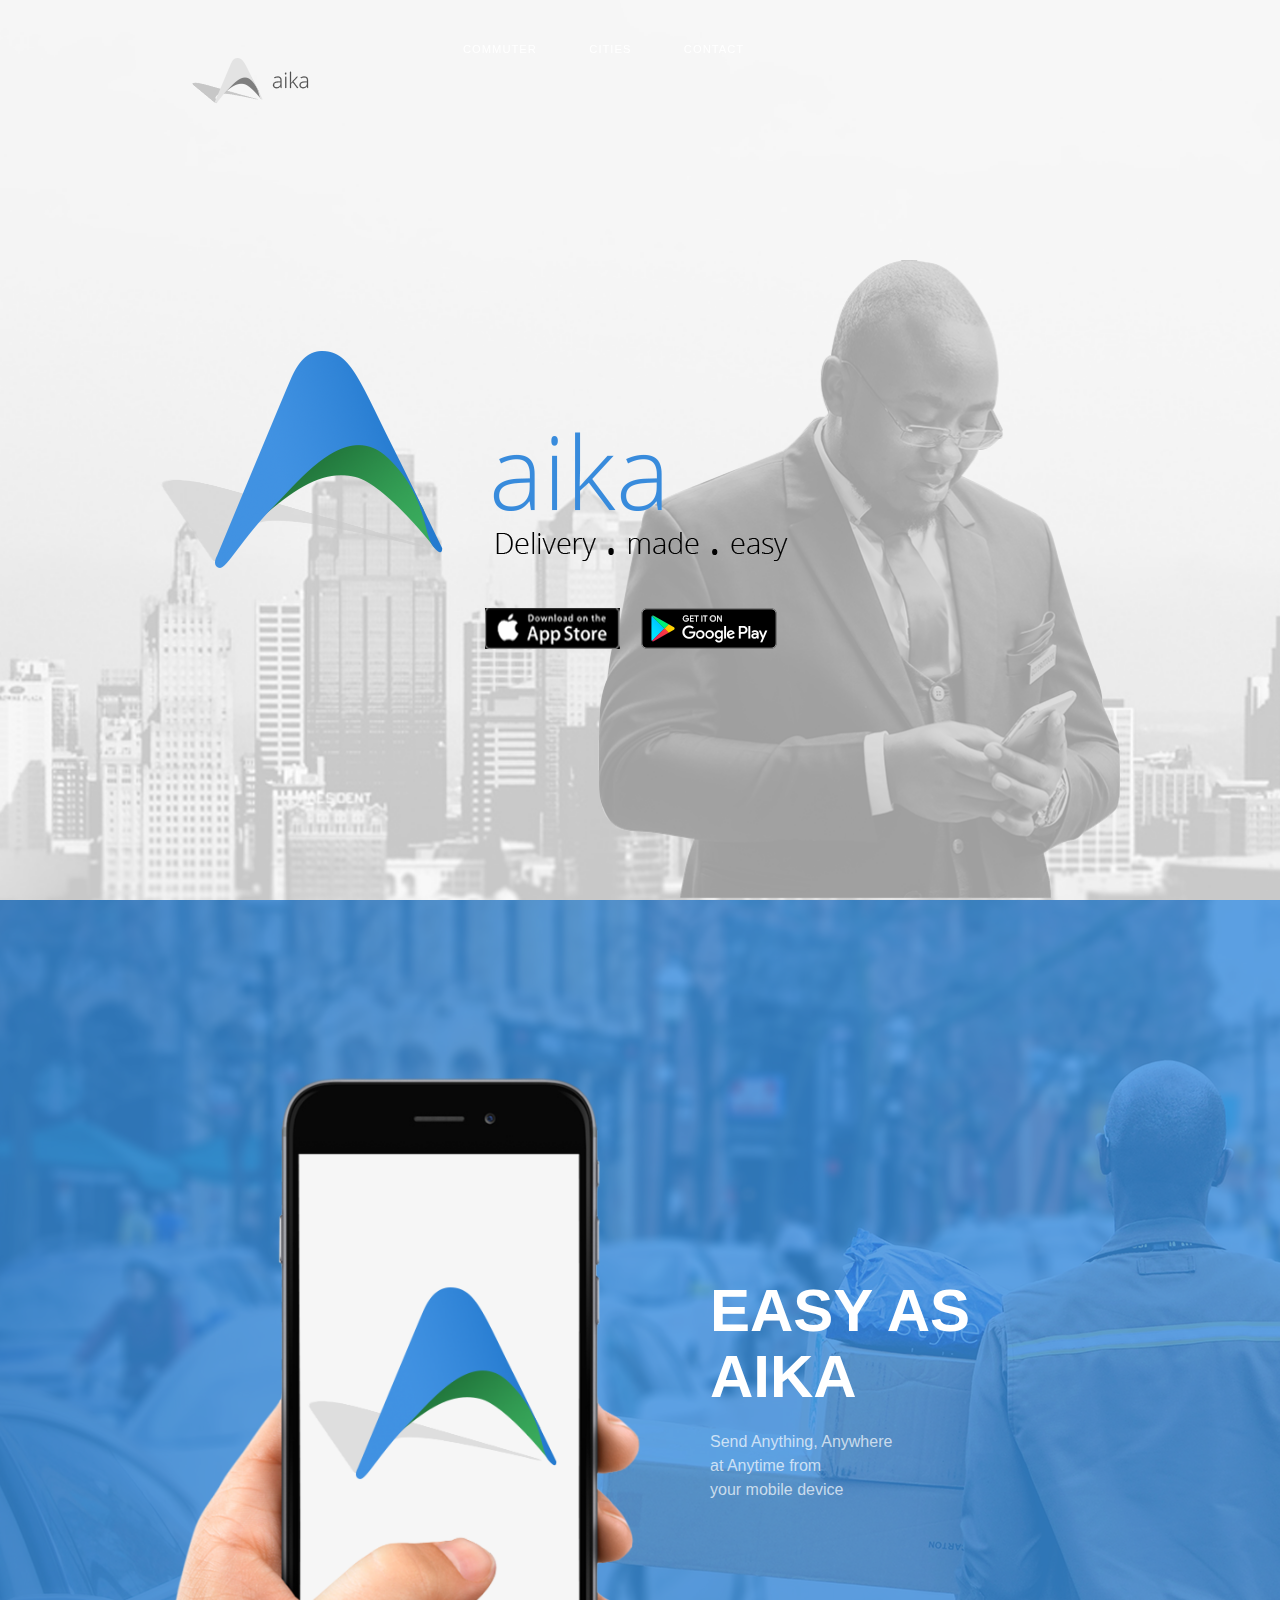
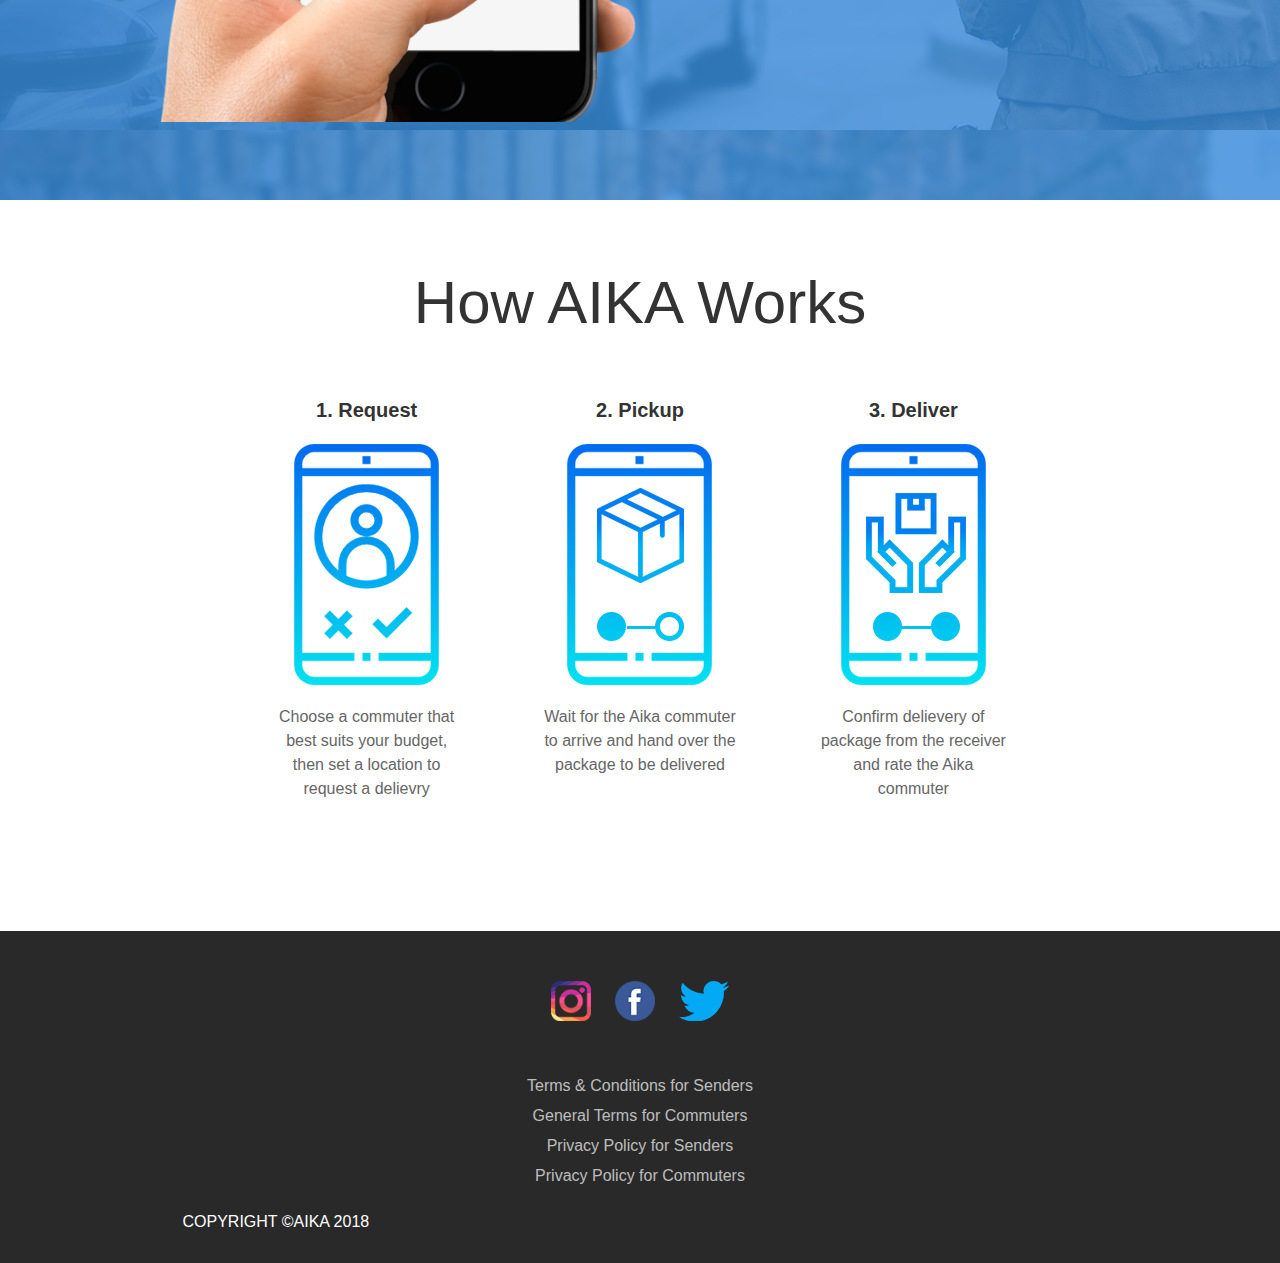
==== commit ec7ef5df: "commuter page done" ====
--- a/index.html
+++ b/index.html
@@ -126,9 +126,9 @@
 	</footer>
 	<div class="overlay-menu">
 		<ul class="menu">
-			<li><a href="commuter" uk-toggle="target: .menuIcon, .overlay-menu; cls: open">COMMUTER</a></li>
-			<li><a href="cities" uk-toggle="target: .menuIcon, .overlay-menu; cls: open">CITIES</a></li>
-			<li><a href="contact" uk-toggle="target: .menuIcon, .overlay-menu; cls: open">CONTACT</a></li>
+			<li><a href="commuter">COMMUTER</a></li>
+			<li><a href="cities">CITIES</a></li>
+			<li><a href="contact">CONTACT</a></li>
 		</ul>
 	</div>
 	<!-- Menu Icon -->
--- a/css/style.css
+++ b/css/style.css
@@ -8555,6 +8555,10 @@
   display: flex;
   -ms-flex-wrap: wrap;
       flex-wrap: wrap;
+  -webkit-box-align: center;
+      -ms-flex-align: center;
+          align-items: center;
+  height: 100px;
 }
 
 @media (max-width: 768px) {
@@ -8660,11 +8664,20 @@
   -webkit-transition: all 0.5s ease;
 }
 
+#navbar li a {
+  color: white;
+}
+
 #navbar li a:hover {
   /* border-bottom: 1px solid rgb(28, 121, 184); */
   color: #1c79b8;
   transition: all 1s ease;
   -webkit-transition: all 1s ease;
+}
+
+.commuter-header #navbar li a:hover {
+  /* border-bottom: 1px solid rgb(28, 121, 184); */
+  color: #a8a8a8;
 }
 
 /* Animated Bottom Line */
@@ -8965,6 +8978,11 @@
   padding: 50px 30px 30px;
 }
 
+.commuter-footer {
+  background: transparent;
+  padding: 50px 30px 30px;
+}
+
 .footer img {
   height: 40px;
 }
@@ -8984,6 +9002,41 @@
 
   .custom-toggle {
     display: block;
+  }
+}
+.commuter-header {
+  min-height: 100vh;
+  background: url(../img/commuter-BG.png);
+  background-position: bottom left;
+}
+
+.commuter-header .uk-sticky.uk-sticky-fixed.uk-sticky-below, .commuter-header .uk-sticky {
+  background: #3387d9 !important;
+  height: 100px;
+}
+
+.uk-flex > .uk-input, .uk-flex > .uk-select, .uk-flex > .uk-textarea {
+  width: auto !important;
+}
+
+.uk-select, .uk-select:focus, #city, #city:focus {
+  background: #cdcdcd;
+}
+
+.commuter-footer {
+  padding: 20px;
+  position: absolute;
+  width: 100%;
+  bottom: 0;
+}
+
+.form-container {
+  min-height: calc(100vh - (100px));
+}
+
+@media (max-width: 959px) {
+  .commuter-footer {
+    position: relative;
   }
 }
 @media only screen and (min-device-width: 320px) and (max-device-width: 480px) {
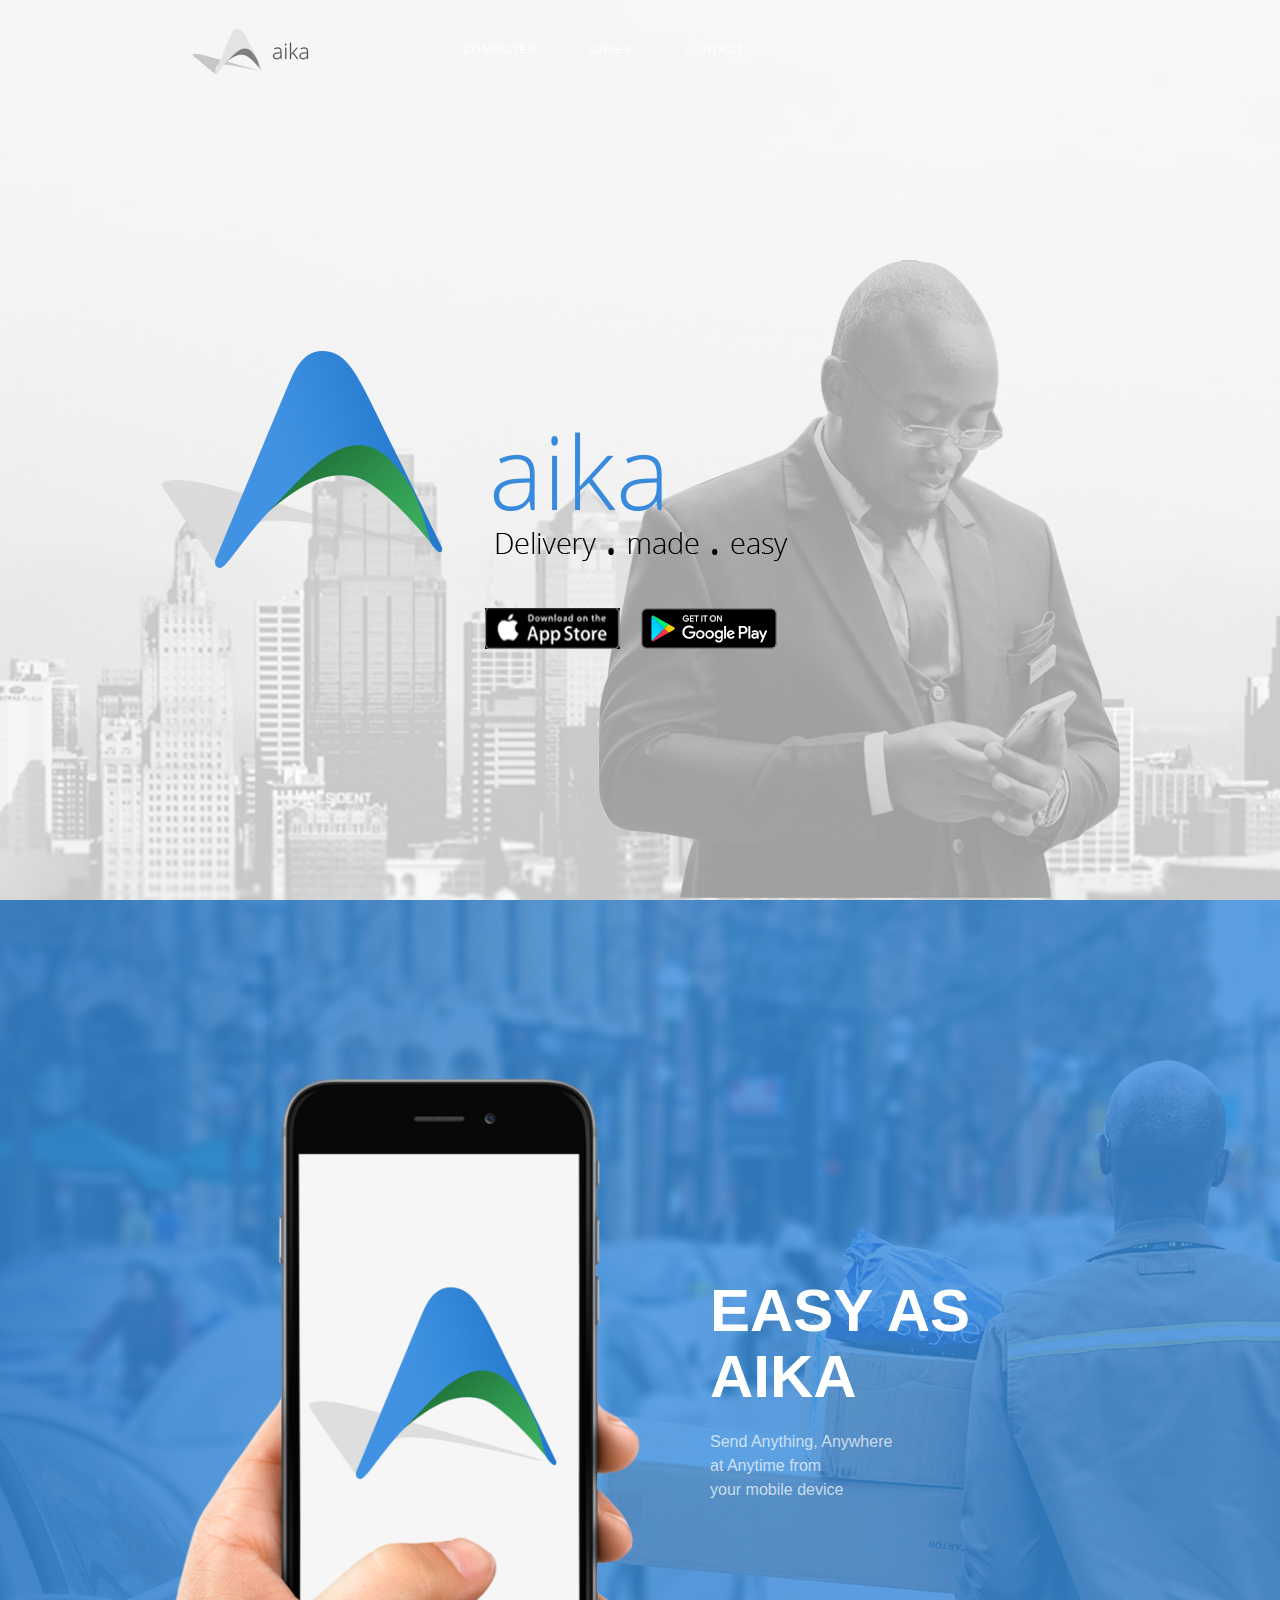
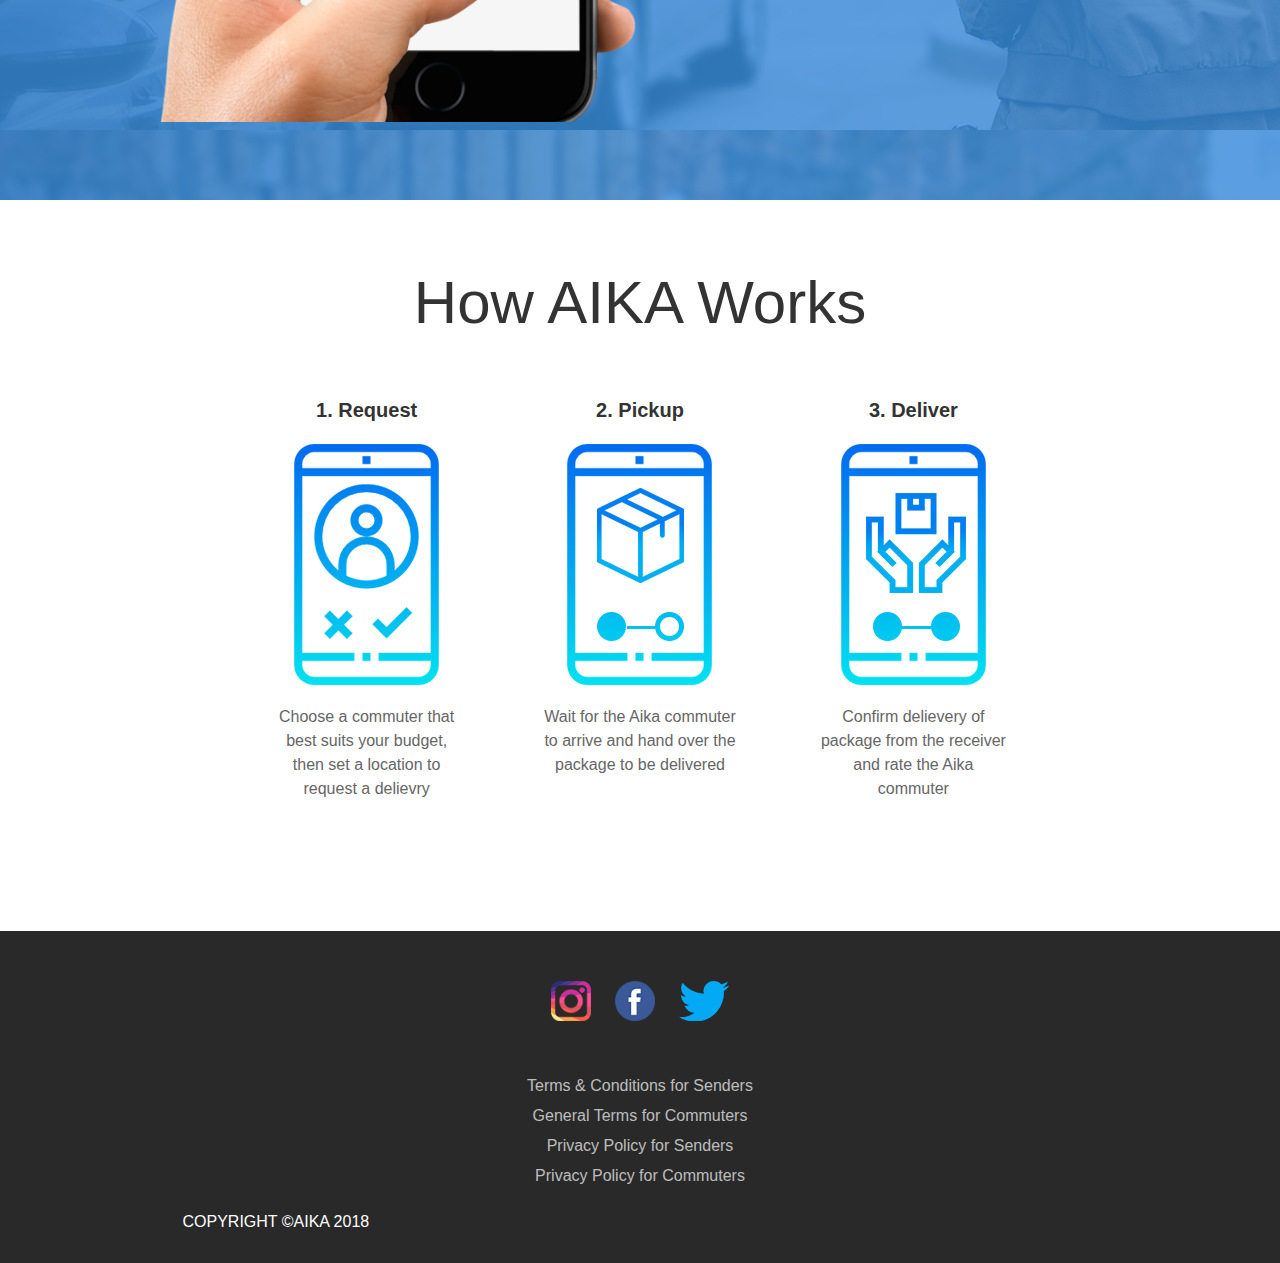
==== commit 29b24d81: "commuter page done" ====
--- a/index.html
+++ b/index.html
@@ -22,7 +22,7 @@
 					<div class="logo">
 						<!-- Logo Placeholder for Inlustration -->
 						<a href="#home">
-							<img src="img/logo.png" alt="">
+							<img class="uk-display-block" src="img/logo.png" alt="">
 						</a>
 					</div>
 
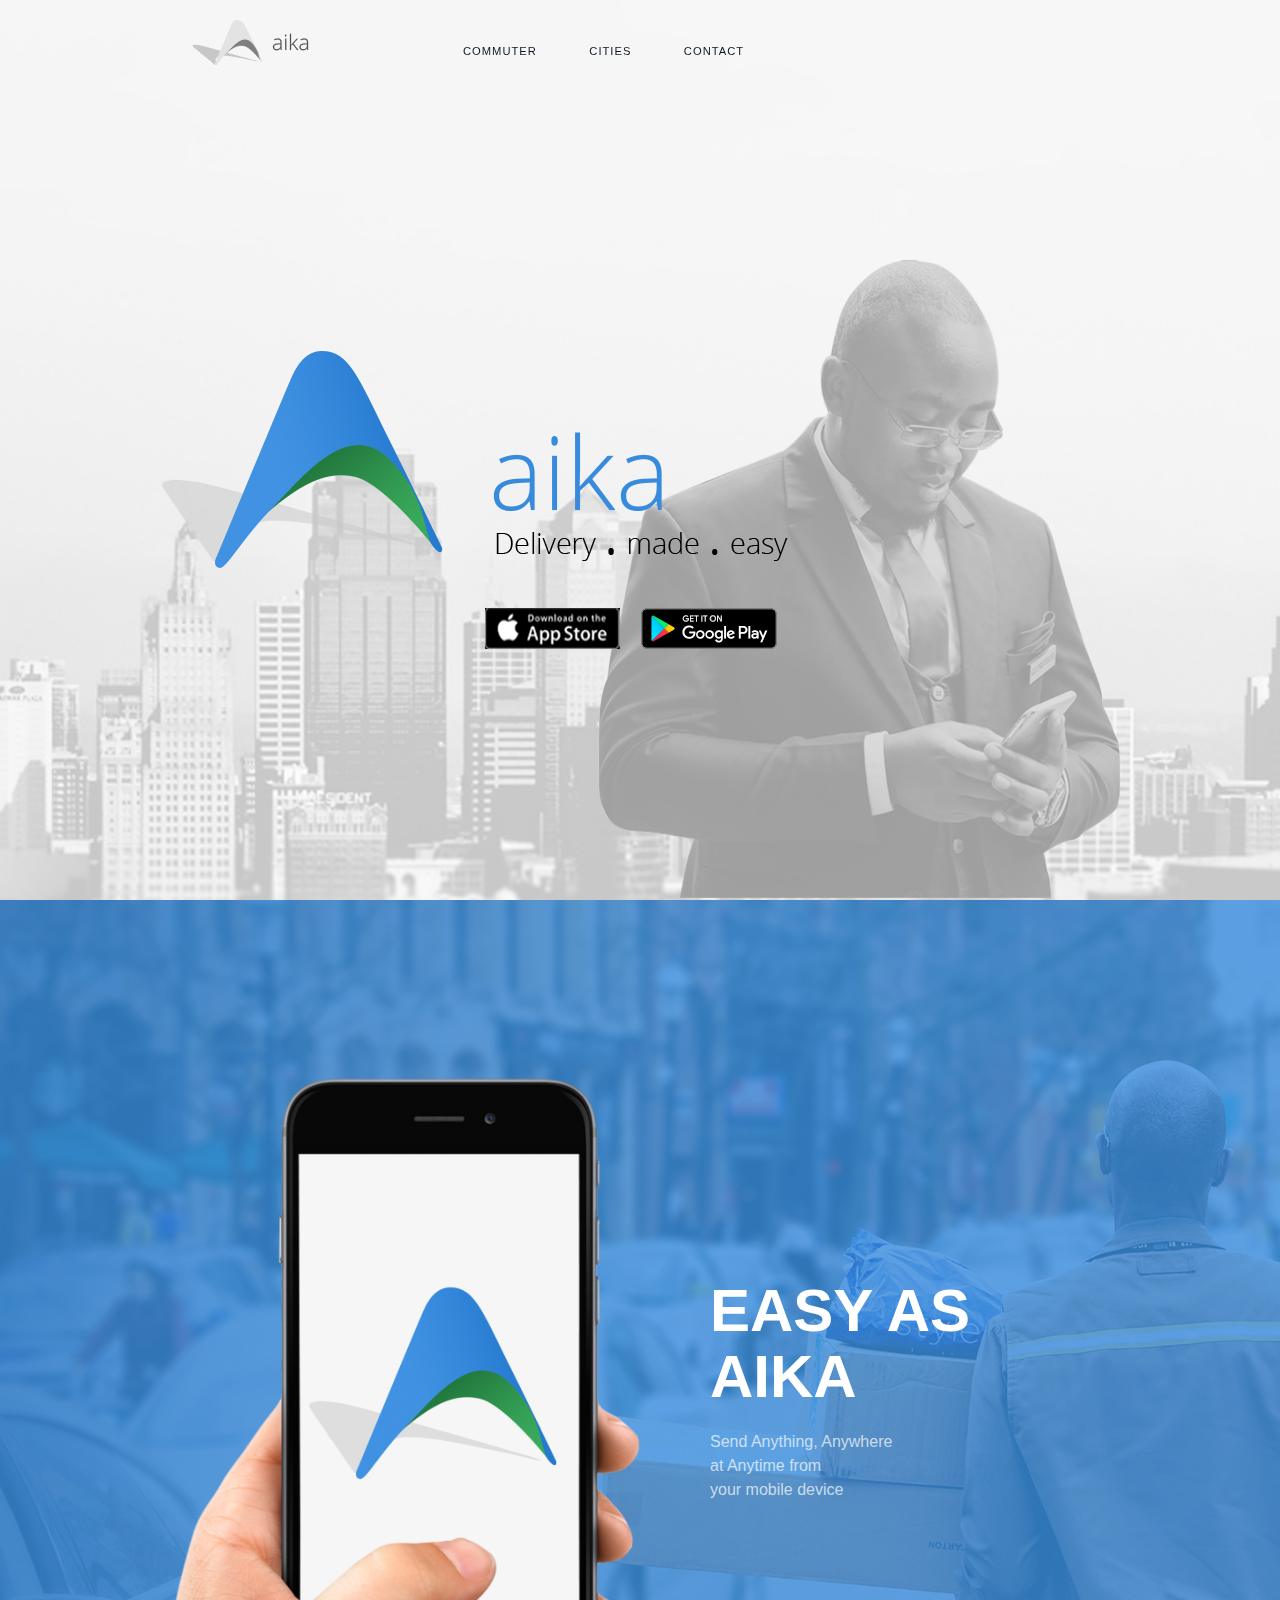
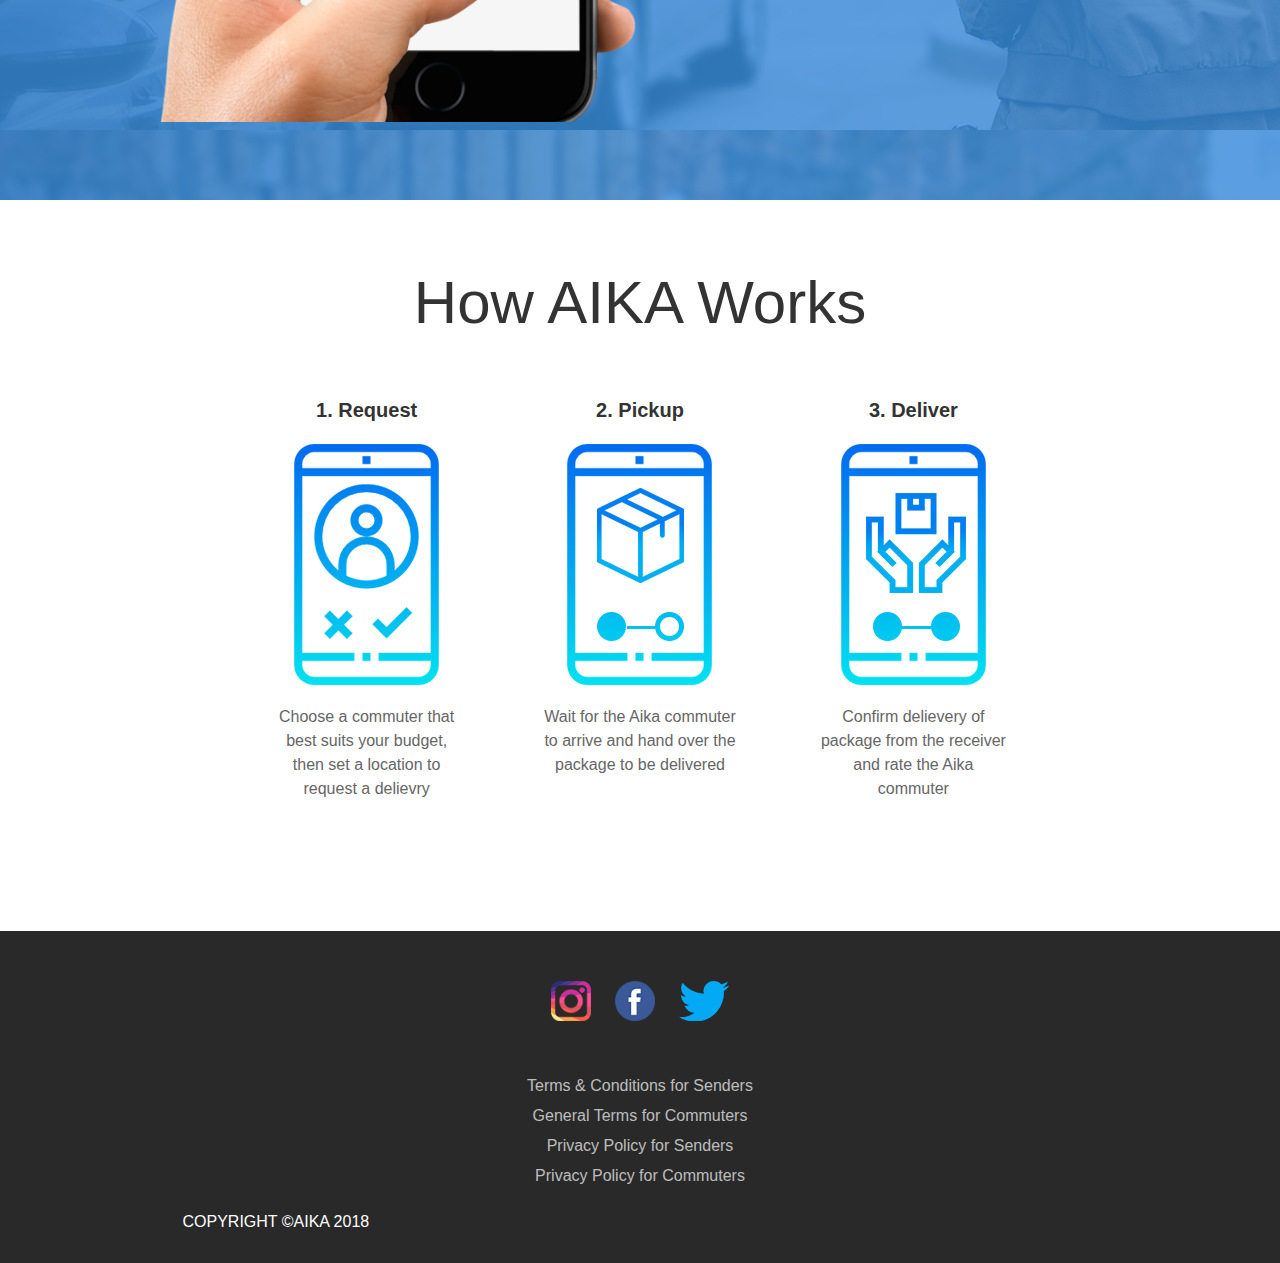
==== commit bdefeb10: "commuter page done" ====
--- a/index.html
+++ b/index.html
@@ -27,7 +27,7 @@
 					</div>
 
 					<!-- Navbar Links -->
-					<ul class="menu">
+					<ul class="menu uk-margin-remove">
 						<li><a href="commuter">COMMUTER</a></li>
 						<li><a href="cities">CITIES</a></li>
 						<li><a href="contact">CONTACT</a></li>
--- a/css/style.css
+++ b/css/style.css
@@ -8664,7 +8664,7 @@
   -webkit-transition: all 0.5s ease;
 }
 
-#navbar li a {
+.commuter-header #navbar li a {
   color: white;
 }
 
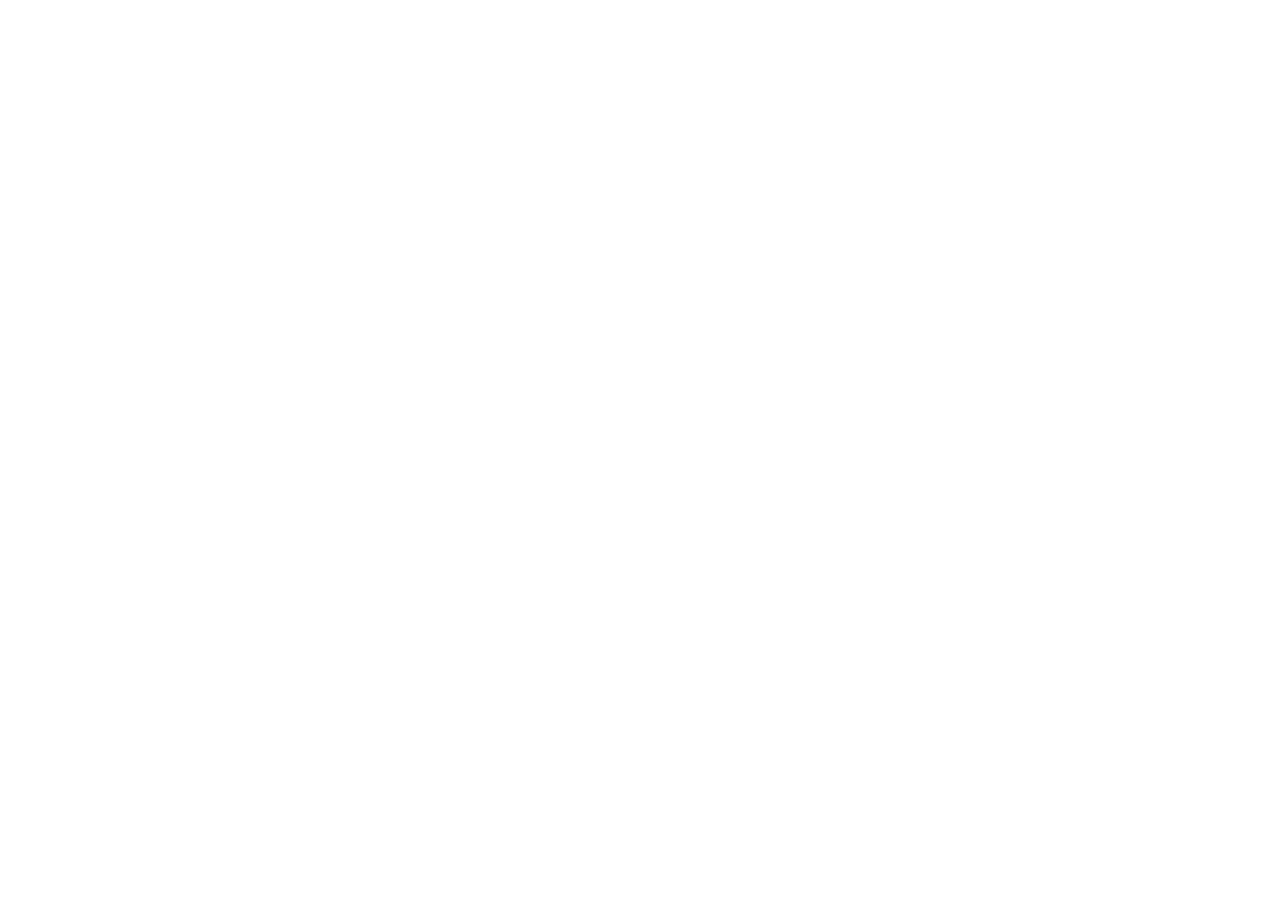
==== commit 30e2513b: "reactified version, hope works" ====
--- a/index.html
+++ b/index.html
@@ -1,143 +1 @@
-<!doctype html>
-<html>
-<head>
-	<meta charset="UTF-8">
-	<meta name="description" content="Apps Craft - Creative Agency Template by pixiefy">
-	<meta name="author" content="pixiefy">
-	<meta name="viewport" content="width=device-width, initial-scale=1">
-
-	<link rel="icon" href="favicon1.png">
-	<link rel="apple-touch-icon" href="img/favicon/apple-touch-icon.png">
-	<link rel="apple-touch-icon" sizes="72x72" href="img/favicon/apple-touch-icon-72x72.png">
-	<link rel="apple-touch-icon" sizes="114x114" href="img/favicon/apple-touch-icon-114x114.png">
-	<title>AIKA</title>
-	<link rel="stylesheet" href="css/style.css">
-</head>
-<body>
-	<header class="header">
-		<div uk-sticky="sel-target: #navbar; cls-active: uk-navbar-sticky; animation: uk-animation-slide-top">
-			<nav id="navbar" class="">
-				<div class="nav-wrapper">
-					<!-- Navbar Logo -->
-					<div class="logo">
-						<!-- Logo Placeholder for Inlustration -->
-						<a href="#home">
-							<img class="uk-display-block" src="img/logo.png" alt="">
-						</a>
-					</div>
-
-					<!-- Navbar Links -->
-					<ul class="menu uk-margin-remove">
-						<li><a href="commuter">COMMUTER</a></li>
-						<li><a href="cities">CITIES</a></li>
-						<li><a href="contact">CONTACT</a></li>
-					</ul>
-				</div>
-			</nav>
-		</div>
-
-
-
-		<div class="grid-abs uk-flex uk-flex-middle uk-flex">
-			<div class="logo-write uk-padding-remove">
-				<div class="uk-margin-medium-bottom">
-					<img src="img/heroLogo.png" alt="">
-					<!--<img class="uk-hidden@m" src="img/heroLogoMob.png" alt="">-->
-				</div>
-				<div class="flex-end uk-flex uk-flex-wrap">
-					<div class="uk-width-1-2@m uk-flex uk-flex-around">
-						<img src="img/appstore.png" alt="">
-						<img src="img/playstore.png" alt="">
-					</div>
-				</div>
-			</div>
-		</div>
-	</header>
-	<section class="sect1">
-		<div class="container uk-flex uk-flex-wrap uk-flex-middle">
-			<div
-					class="uk-width-1-2@m uk-padding-large uk-flex-last@m uk-padding-remove-vertical uk-padding-remove-right uk-flex uk-flex-center">
-				<div class="uk-light">
-					<h2 class="uk-heading-primary uk-text-bold">EASY AS AIKA</h2>
-					<p>Send Anything, Anywhere <br>at Anytime from<br> your mobile device</p>
-				</div>
-			</div>
-			<div class="uk-width-1-2@m uk-flex-first@m">
-				<img src="img/handPhone.png" alt="">
-			</div>
-		</div>
-	</section>
-	<section  class="sect2">
-		<div class="container uk-padding-large">
-			<h2 class="uk-heading-primary light uk-text-center">How AIKA Works</h2>
-			<div class="uk-flex uk-child-width-1-3@m uk-flex-between uk-flex-wrap uk-text-center">
-				<div class="uk-padding">
-					<h4 class="uk-text-bold">1. Request</h4>
-					<img src="img/request.png" alt="">
-					<p>
-						Choose a commuter that
-						best suits your budget,
-						then set a location to request
-						a delievry
-					</p>
-				</div>
-				<div class="uk-padding">
-					<h4 class="uk-text-bold">2. Pickup</h4>
-					<img src="img/pickup.png" alt="">
-					<p>
-						Wait for the Aika
-						commuter to arrive and
-						hand over the package
-						to be delivered
-					</p>
-				</div>
-				<div class="uk-padding">
-					<h4 class="uk-text-bold">3. Deliver</h4>
-					<img src="img/deliver.png" alt="">
-					<p>
-						Confirm delievery of
-						package from the receiver
-						and rate the
-						Aika commuter
-					</p>
-				</div>
-			</div>
-		</div>
-	</section>
-	<footer class="footer">
-		<div class="uk-flex uk-flex-wrap">
-			<div class="uk-width-1-1@s uk-text-center">
-				<a href="#" class="uk-margin-right"><img src="img/instagram.png" alt=""></a>
-				<a href="#" class="uk-margin-right"><img src="img/facebook.png" alt=""></a>
-				<a href="#"><img src="img/twitter.png" alt=""></a>
-			</div>
-			<div class="uk-width-1-1@s uk-light links uk-text-center">
-				<a href="#" class="uk-link-reset uk-display-block">Terms & Conditions for Senders</a>
-				<a href="#" class="uk-link-reset uk-display-block">General Terms for Commuters</a>
-				<a href="#" class="uk-link-reset uk-display-block">Privacy Policy for Senders</a>
-				<a href="#" class="uk-link-reset uk-display-block">Privacy Policy for Commuters</a>
-			</div>
-			<div class="uk-width-1-1@s uk-margin-top uk-light sub-footer">
-				<div class="container">
-					<h5 class="uk-margin-remove">COPYRIGHT &copy;AIKA 2018</h5>
-				</div>
-			</div>
-		</div>
-	</footer>
-	<div class="overlay-menu">
-		<ul class="menu">
-			<li><a href="commuter">COMMUTER</a></li>
-			<li><a href="cities">CITIES</a></li>
-			<li><a href="contact">CONTACT</a></li>
-		</ul>
-	</div>
-	<!-- Menu Icon -->
-	<div class="menuIcon">
-		<span class="icon icon-bars"></span>
-		<span class="icon icon-bars overlay"></span>
-	</div>
-	<script src="js/uikit.min.js"></script>
-	<script src="js/uikit-icons.min.js"></script>
-	<script src="js/main.js"></script>
-</body>
-</html>
+<!doctype html><html lang="en"><head><meta charset="utf-8"><link rel="shortcut icon" href="/favicon1.png"><meta name="viewport" content="width=device-width,initial-scale=1,shrink-to-fit=no"><meta name="theme-color" content="#000000"><link rel="apple-touch-icon" href="/favicon/apple-touch-icon.png"><link rel="apple-touch-icon" sizes="72x72" href="/favicon/apple-touch-icon-72x72.png"><link rel="apple-touch-icon" sizes="114x114" href="/favicon/apple-touch-icon-114x114.png"><title>AIKA</title><link rel="manifest" href="/manifest.json"><title>React App</title><link href="/static/css/main.e838c0bd.chunk.css" rel="stylesheet"></head><body><noscript>You need to enable JavaScript to run this app.</noscript><div id="root"></div><script>!function(l){function e(e){for(var r,t,n=e[0],o=e[1],u=e[2],f=0,i=[];f<n.length;f++)t=n[f],p[t]&&i.push(p[t][0]),p[t]=0;for(r in o)Object.prototype.hasOwnProperty.call(o,r)&&(l[r]=o[r]);for(s&&s(e);i.length;)i.shift()();return c.push.apply(c,u||[]),a()}function a(){for(var e,r=0;r<c.length;r++){for(var t=c[r],n=!0,o=1;o<t.length;o++){var u=t[o];0!==p[u]&&(n=!1)}n&&(c.splice(r--,1),e=f(f.s=t[0]))}return e}var t={},p={2:0},c=[];function f(e){if(t[e])return t[e].exports;var r=t[e]={i:e,l:!1,exports:{}};return l[e].call(r.exports,r,r.exports,f),r.l=!0,r.exports}f.m=l,f.c=t,f.d=function(e,r,t){f.o(e,r)||Object.defineProperty(e,r,{enumerable:!0,get:t})},f.r=function(e){"undefined"!=typeof Symbol&&Symbol.toStringTag&&Object.defineProperty(e,Symbol.toStringTag,{value:"Module"}),Object.defineProperty(e,"__esModule",{value:!0})},f.t=function(r,e){if(1&e&&(r=f(r)),8&e)return r;if(4&e&&"object"==typeof r&&r&&r.__esModule)return r;var t=Object.create(null);if(f.r(t),Object.defineProperty(t,"default",{enumerable:!0,value:r}),2&e&&"string"!=typeof r)for(var n in r)f.d(t,n,function(e){return r[e]}.bind(null,n));return t},f.n=function(e){var r=e&&e.__esModule?function(){return e.default}:function(){return e};return f.d(r,"a",r),r},f.o=function(e,r){return Object.prototype.hasOwnProperty.call(e,r)},f.p="/";var r=window.webpackJsonp=window.webpackJsonp||[],n=r.push.bind(r);r.push=e,r=r.slice();for(var o=0;o<r.length;o++)e(r[o]);var s=n;a()}([])</script><script src="/static/js/1.d54f5511.chunk.js"></script><script src="/static/js/main.a2027a37.chunk.js"></script></body></html>--- a/static/css/main.e838c0bd.chunk.css
+++ b/static/css/main.e838c0bd.chunk.css
@@ -0,0 +1,4 @@
+body{padding:0;font-family:-apple-system,BlinkMacSystemFont,Segoe UI,Roboto,Oxygen,Ubuntu,Cantarell,Fira Sans,Droid Sans,Helvetica Neue,sans-serif;-webkit-font-smoothing:antialiased;-moz-osx-font-smoothing:grayscale}code{font-family:source-code-pro,Menlo,Monaco,Consolas,Courier New,monospace}.App{text-align:center}.App-logo{-webkit-animation:App-logo-spin 20s linear infinite;animation:App-logo-spin 20s linear infinite;height:40vmin}.App-header{background-color:#282c34;min-height:100vh;display:flex;flex-direction:column;align-items:center;justify-content:center;font-size:calc(10px + 2vmin);color:#fff}.App-link{color:#61dafb}@-webkit-keyframes App-logo-spin{0%{-webkit-transform:rotate(0deg);transform:rotate(0deg)}to{-webkit-transform:rotate(1turn);transform:rotate(1turn)}}@keyframes App-logo-spin{0%{-webkit-transform:rotate(0deg);transform:rotate(0deg)}to{-webkit-transform:rotate(1turn);transform:rotate(1turn)}}*{border:0;box-sizing:border-box;margin:0;padding:0}
+
+/*! UIkit 3.0.0-rc.20 | http://www.getuikit.com | (c) 2014 - 2018 YOOtheme | MIT License */html{font-family:-apple-system,BlinkMacSystemFont,Segoe UI,Roboto,Helvetica Neue,Arial,sans-serif;font-size:16px;font-weight:400;line-height:1.5;-webkit-text-size-adjust:100%;background:#fff;color:#666}body{margin:0}a{-webkit-text-decoration-skip:objects}a:active,a:hover{outline:0}.uk-link,a{color:#1e87f0;text-decoration:none;cursor:pointer}.uk-link:hover,a:hover{color:#0f6ecd;text-decoration:underline}abbr[title]{text-decoration:underline;-webkit-text-decoration-style:dotted}b,strong{font-weight:bolder}:not(pre)>code,:not(pre)>kbd,:not(pre)>samp{font-family:Consolas,monaco,monospace;font-size:.875rem;color:#f0506e;white-space:nowrap;padding:2px 6px;background:#f8f8f8}em{color:#f0506e}ins{text-decoration:none}ins,mark{background:#ffd;color:#666}q{font-style:italic}small{font-size:80%}sub,sup{font-size:75%;line-height:0;position:relative;vertical-align:initial}sup{top:-.5em}sub{bottom:-.25em}audio,canvas,iframe,img,svg,video{vertical-align:middle}audio,canvas,img,video{max-width:100%;height:auto;box-sizing:border-box}@supports (display:block){svg{max-width:100%;height:auto;box-sizing:border-box}}svg:not(:root){overflow:hidden}img:not([src]){visibility:hidden}iframe{border:0}address,dl,fieldset,figure,ol,p,pre,ul{margin:0 0 20px}*+address,*+dl,*+fieldset,*+figure,*+ol,*+p,*+pre,*+ul{margin-top:20px}.uk-h1,.uk-h2,.uk-h3,.uk-h4,.uk-h5,.uk-h6,h1,h2,h3,h4,h5,h6{margin:0 0 20px;font-family:-apple-system,BlinkMacSystemFont,Segoe UI,Roboto,Helvetica Neue,Arial,sans-serif;font-weight:400;color:#333;text-transform:none}*+.uk-h1,*+.uk-h2,*+.uk-h3,*+.uk-h4,*+.uk-h5,*+.uk-h6,*+h1,*+h2,*+h3,*+h4,*+h5,*+h6{margin-top:40px}.uk-h1,h1{font-size:2.23125rem;line-height:1.2}.uk-h2,h2{font-size:1.7rem;line-height:1.3}.uk-h3,h3{font-size:1.5rem;line-height:1.4}.uk-h4,h4{font-size:1.25rem;line-height:1.4}.uk-h5,h5{font-size:16px;line-height:1.4}.uk-h6,h6{font-size:.875rem;line-height:1.4}@media (min-width:960px){.uk-h1,h1{font-size:2.625rem}.uk-h2,h2{font-size:2rem}}ol,ul{padding-left:30px}ol>li>ol,ol>li>ul,ul>li>ol,ul>li>ul{margin:0}dt{font-weight:700}dd{margin-left:0}.uk-hr,hr{box-sizing:initial;height:0;overflow:visible;text-align:inherit;margin:0 0 20px;border:0;border-top:1px solid #e5e5e5}*+.uk-hr,*+hr{margin-top:20px}address{font-style:normal}blockquote{margin:0 0 20px;font-size:1.25rem;line-height:1.5;font-style:italic;color:#333}*+blockquote{margin-top:20px}blockquote p:last-of-type{margin-bottom:0}blockquote footer{margin-top:10px;font-size:.875rem;line-height:1.5;color:#666}blockquote footer:before{content:"\2014   "}pre{font:.875rem/1.5 Consolas,monaco,monospace;color:#666;-moz-tab-size:4;tab-size:4;overflow:auto;padding:10px;border:1px solid #e5e5e5;border-radius:3px;background:#fff}pre code{font-family:Consolas,monaco,monospace}::-moz-selection{background:#39f;color:#fff;text-shadow:none}::selection{background:#39f;color:#fff;text-shadow:none}details,main{display:block}summary{display:list-item}template{display:none}.uk-breakpoint-s:before{content:"640px"}.uk-breakpoint-m:before{content:"960px"}.uk-breakpoint-l:before{content:"1200px"}.uk-breakpoint-xl:before{content:"1600px"}:root{--uk-breakpoint-s:640px;--uk-breakpoint-m:960px;--uk-breakpoint-l:1200px;--uk-breakpoint-xl:1600px}.uk-link-muted a,a.uk-link-muted{color:#999}.uk-link-muted a:hover,a.uk-link-muted:hover{color:#666}.uk-link-text a:not(:hover),a.uk-link-text:not(:hover){color:inherit}.uk-link-text a:hover,a.uk-link-text:hover{color:#999}.uk-link-heading a:not(:hover),a.uk-link-heading:not(:hover){color:inherit}.uk-link-heading a:hover,a.uk-link-heading:hover{color:#1e87f0;text-decoration:none}.uk-link-reset a,.uk-link-reset a:hover,a.uk-link-reset,a.uk-link-reset:hover{color:inherit!important;text-decoration:none!important}.uk-heading-primary{font-size:3rem;line-height:1.2}@media (min-width:960px){.uk-heading-primary{font-size:3.375rem}}@media (min-width:1200px){.uk-heading-primary{font-size:3.75rem;line-height:1.1}}.uk-heading-hero{font-size:4rem;line-height:1.1}@media (min-width:960px){.uk-heading-hero{font-size:6rem;line-height:1}}@media (min-width:1200px){.uk-heading-hero{font-size:8rem;line-height:1}}.uk-heading-divider{padding-bottom:10px;border-bottom:1px solid #e5e5e5}.uk-heading-bullet{position:relative}.uk-heading-bullet:before{content:"";display:inline-block;position:relative;top:-.1em;vertical-align:middle;height:.9em;margin-right:10px;border-left:5px solid #e5e5e5}.uk-heading-line{overflow:hidden}.uk-heading-line>*{display:inline-block;position:relative}.uk-heading-line>:after,.uk-heading-line>:before{content:"";position:absolute;top:calc(50% - .5px);width:2000px;border-bottom:1px solid #e5e5e5}.uk-heading-line>:before{right:100%;margin-right:.6em}.uk-heading-line>:after{left:100%;margin-left:.6em}[class*=uk-divider]{border:none;margin-bottom:20px}*+[class*=uk-divider]{margin-top:20px}.uk-divider-icon{position:relative;height:20px;background-image:url("data:image/svg+xml;charset=utf-8,%3Csvg width='20' height='20' xmlns='http://www.w3.org/2000/svg'%3E%3Ccircle fill='none' stroke='%23e5e5e5' stroke-width='2' cx='10' cy='10' r='7'/%3E%3C/svg%3E");background-repeat:no-repeat;background-position:50% 50%}.uk-divider-icon:after,.uk-divider-icon:before{content:"";position:absolute;top:50%;max-width:calc(50% - 25px);border-bottom:1px solid #e5e5e5}.uk-divider-icon:before{right:calc(50% + 25px);width:100%}.uk-divider-icon:after{left:calc(50% + 25px);width:100%}.uk-divider-small{line-height:0}.uk-divider-small:after{content:"";display:inline-block;width:100px;max-width:100%;border-top:1px solid #e5e5e5;vertical-align:top}.uk-divider-vertical{width:1px;height:100px;margin-left:auto;margin-right:auto;border-left:1px solid #e5e5e5}.uk-list{padding:0;list-style:none}.uk-list>li:after,.uk-list>li:before{content:"";display:table}.uk-list>li:after{clear:both}.uk-list>li>:last-child{margin-bottom:0}.uk-list ul{margin:0;padding-left:30px;list-style:none}.uk-list>li:nth-child(n+2),.uk-list>li>ul{margin-top:10px}.uk-list-divider>li:nth-child(n+2){margin-top:10px;padding-top:10px;border-top:1px solid #e5e5e5}.uk-list-striped>li{padding:10px}.uk-list-striped>li:nth-of-type(odd){border-top:1px solid #e5e5e5;border-bottom:1px solid #e5e5e5;background:#f8f8f8}.uk-list-striped>li:nth-child(n+2){margin-top:0}.uk-list-bullet>li{position:relative;padding-left:calc(1.5em + 10px)}.uk-list-bullet>li:before{content:"";position:absolute;top:0;left:0;width:1.5em;height:1.5em;background-image:url("data:image/svg+xml;charset=utf-8,%3Csvg width='6' height='6' xmlns='http://www.w3.org/2000/svg'%3E%3Ccircle fill='%23666' cx='3' cy='3' r='3'/%3E%3C/svg%3E");background-repeat:no-repeat;background-position:50% 50%;display:block}.uk-list-large>li:nth-child(n+2),.uk-list-large>li>ul{margin-top:20px}.uk-list-large.uk-list-divider>li:nth-child(n+2){margin-top:20px;padding-top:20px}.uk-list-large.uk-list-striped>li{padding:20px 10px}.uk-list-large.uk-list-striped>li:nth-of-type(odd){border-top:1px solid #e5e5e5;border-bottom:1px solid #e5e5e5}.uk-list-large.uk-list-striped>li:nth-child(n+2){margin-top:0}.uk-description-list>dt{color:#333;font-size:.875rem;font-weight:400;text-transform:uppercase}.uk-description-list>dt:nth-child(n+2){margin-top:20px}.uk-description-list-divider>dt:nth-child(n+2){margin-top:20px;padding-top:20px;border-top:1px solid #e5e5e5}.uk-table{border-collapse:collapse;border-spacing:0;width:100%;margin-bottom:20px}*+.uk-table{margin-top:20px}.uk-table th{padding:16px 12px;text-align:left;vertical-align:bottom;font-size:.875rem;font-weight:400;color:#999;text-transform:uppercase}.uk-table td{padding:16px 12px;vertical-align:top}.uk-table td>:last-child{margin-bottom:0}.uk-table tfoot{font-size:.875rem}.uk-table caption{font-size:.875rem;text-align:left;color:#999}.uk-table-middle,.uk-table-middle td{vertical-align:middle!important}.uk-table-divider>:first-child>tr:not(:first-child),.uk-table-divider>:not(:first-child)>tr,.uk-table-divider>tr:not(:first-child){border-top:1px solid #e5e5e5}.uk-table-striped>tr:nth-of-type(odd),.uk-table-striped tbody tr:nth-of-type(odd){background:#f8f8f8;border-top:1px solid #e5e5e5;border-bottom:1px solid #e5e5e5}.uk-table-hover>tr:hover,.uk-table-hover tbody tr:hover,.uk-table>tr.uk-active,.uk-table tbody tr.uk-active{background:#ffd}.uk-table-small td,.uk-table-small th{padding:10px 12px}.uk-table-large td,.uk-table-large th{padding:22px 12px}.uk-table-justify td:first-child,.uk-table-justify th:first-child{padding-left:0}.uk-table-justify td:last-child,.uk-table-justify th:last-child{padding-right:0}.uk-table-shrink{width:1px}.uk-table-expand{min-width:150px}.uk-table-link{padding:0!important}.uk-table-link>a{display:block;padding:16px 12px}.uk-table-small .uk-table-link>a{padding:10px 12px}@media (max-width:959px){.uk-table-responsive,.uk-table-responsive tbody,.uk-table-responsive td,.uk-table-responsive th,.uk-table-responsive tr{display:block}.uk-table-responsive thead{display:none}.uk-table-responsive td,.uk-table-responsive th{width:auto!important;max-width:none!important;min-width:0!important;overflow:visible!important;white-space:normal!important}.uk-table-responsive .uk-table-link:not(:first-child)>a,.uk-table-responsive td:not(:first-child):not(.uk-table-link),.uk-table-responsive th:not(:first-child):not(.uk-table-link){padding-top:5px!important}.uk-table-responsive .uk-table-link:not(:last-child)>a,.uk-table-responsive td:not(:last-child):not(.uk-table-link),.uk-table-responsive th:not(:last-child):not(.uk-table-link){padding-bottom:5px!important}.uk-table-justify.uk-table-responsive td,.uk-table-justify.uk-table-responsive th{padding-left:0;padding-right:0}}.uk-table tbody tr{-webkit-transition:background-color .1s linear;transition:background-color .1s linear}.uk-icon{margin:0;border:none;border-radius:0;overflow:visible;font:inherit;color:inherit;text-transform:none;padding:0;background-color:initial;display:inline-block;fill:currentcolor;line-height:0}button.uk-icon:not(:disabled){cursor:pointer}.uk-icon::-moz-focus-inner{border:0;padding:0}.uk-icon:not(.uk-preserve) [fill*="#"]:not(.uk-preserve){fill:currentcolor}.uk-icon:not(.uk-preserve) [stroke*="#"]:not(.uk-preserve){stroke:currentcolor}.uk-icon>*{-webkit-transform:translate(0);transform:translate(0)}.uk-icon-image{width:20px;height:20px;background-position:50% 50%;background-repeat:no-repeat;background-size:contain;vertical-align:middle}.uk-icon-link{color:#999}.uk-icon-link:focus,.uk-icon-link:hover{color:#666;outline:0}.uk-active>.uk-icon-link,.uk-icon-link:active{color:#595959}.uk-icon-button{box-sizing:border-box;width:36px;height:36px;border-radius:500px;background:#f8f8f8;color:#999;vertical-align:middle;display:inline-flex;justify-content:center;align-items:center;-webkit-transition:.1s ease-in-out;transition:.1s ease-in-out;-webkit-transition-property:color,background-color;transition-property:color,background-color}.uk-icon-button:focus,.uk-icon-button:hover{background-color:#ebebeb;color:#666;outline:0}.uk-active>.uk-icon-button,.uk-icon-button:active{background-color:#dfdfdf;color:#666}.uk-range{box-sizing:border-box;margin:0;vertical-align:middle;max-width:100%;width:100%;-webkit-appearance:none;background:0 0;padding:0}.uk-range:focus{outline:0}.uk-range::-moz-focus-outer{border:none}.uk-range::-ms-track{height:15px;background:0 0;border-color:transparent;color:transparent}.uk-range:not(:disabled)::-webkit-slider-thumb{cursor:pointer}.uk-range:not(:disabled)::-moz-range-thumb{cursor:pointer}.uk-range:not(:disabled)::-ms-thumb{cursor:pointer}.uk-range::-webkit-slider-thumb{-webkit-appearance:none;margin-top:-7px;height:15px;width:15px;border-radius:500px;background:#fff;border:1px solid #ccc}.uk-range::-moz-range-thumb{height:15px;width:15px;border-radius:500px;background:#fff;border:1px solid #ccc}.uk-range::-ms-thumb{margin-top:0;height:15px;width:15px;border-radius:500px;background:#fff;border:1px solid #ccc}.uk-range::-ms-tooltip{display:none}.uk-range::-webkit-slider-runnable-track{height:3px;background:#ebebeb;border-radius:500px}.uk-range:active::-webkit-slider-runnable-track,.uk-range:focus::-webkit-slider-runnable-track{background:#d2d2d2}.uk-range::-moz-range-track{height:3px;background:#ebebeb;border-radius:500px}.uk-range:focus::-moz-range-track{background:#d2d2d2}.uk-range::-ms-fill-lower,.uk-range::-ms-fill-upper{height:3px;background:#ebebeb;border-radius:500px}.uk-range:focus::-ms-fill-lower,.uk-range:focus::-ms-fill-upper{background:#d2d2d2}.uk-checkbox,.uk-input,.uk-radio,.uk-select,.uk-textarea{box-sizing:border-box;margin:0;border-radius:0;font:inherit}.uk-input{overflow:visible}.uk-select{text-transform:none}.uk-select optgroup{font:inherit;font-weight:700}.uk-textarea{overflow:auto}.uk-input[type=search]::-webkit-search-cancel-button,.uk-input[type=search]::-webkit-search-decoration{-webkit-appearance:none}.uk-input[type=number]::-webkit-inner-spin-button,.uk-input[type=number]::-webkit-outer-spin-button{height:auto}.uk-input::-moz-placeholder,.uk-textarea::-moz-placeholder{opacity:1}.uk-checkbox:not(:disabled),.uk-radio:not(:disabled){cursor:pointer}.uk-fieldset{border:none;margin:0;padding:0}.uk-input,.uk-textarea{-webkit-appearance:none}.uk-input,.uk-select,.uk-textarea{max-width:100%;width:100%;padding:0 10px;background:#fff;color:#666;border:1px solid #e5e5e5;-webkit-transition:.2s ease-in-out;transition:.2s ease-in-out;-webkit-transition-property:color,background-color,border;transition-property:color,background-color,border}.uk-input,.uk-select:not([multiple]):not([size]){height:40px;vertical-align:middle;display:inline-block}.uk-input:not(input),.uk-select:not(select){line-height:38px}.uk-select[multiple],.uk-select[size],.uk-textarea{padding-top:4px;padding-bottom:4px;vertical-align:top}.uk-input:focus,.uk-select:focus,.uk-textarea:focus{outline:0;background-color:#fff;color:#666;border-color:#1e87f0}.uk-input:disabled,.uk-select:disabled,.uk-textarea:disabled{background-color:#f8f8f8;color:#999;border-color:#e5e5e5}.uk-input::-ms-input-placeholder{color:#999!important}.uk-input::-webkit-input-placeholder{color:#999}.uk-input::placeholder{color:#999}.uk-textarea::-ms-input-placeholder{color:#999!important}.uk-textarea::-webkit-input-placeholder{color:#999}.uk-textarea::placeholder{color:#999}.uk-form-small{font-size:.875rem}.uk-form-small:not(textarea):not([multiple]):not([size]){height:30px;padding-left:8px;padding-right:8px}.uk-form-small:not(select):not(input):not(textarea){line-height:28px}.uk-form-large{font-size:1.25rem}.uk-form-large:not(textarea):not([multiple]):not([size]){height:55px;padding-left:12px;padding-right:12px}.uk-form-large:not(select):not(input):not(textarea){line-height:53px}.uk-form-danger,.uk-form-danger:focus{color:#f0506e;border-color:#f0506e}.uk-form-success,.uk-form-success:focus{color:#32d296;border-color:#32d296}.uk-form-blank{background:0 0;border-color:transparent}.uk-form-blank:focus{border-color:#e5e5e5;border-style:dashed}input.uk-form-width-xsmall{width:50px}select.uk-form-width-xsmall{width:75px}.uk-form-width-small{width:130px}.uk-form-width-medium{width:200px}.uk-form-width-large{width:500px}.uk-select:not([multiple]):not([size]){-webkit-appearance:none;-moz-appearance:none;padding-right:20px;background-image:url("data:image/svg+xml;charset=utf-8,%3Csvg width='24' height='16' xmlns='http://www.w3.org/2000/svg'%3E%3Cpath fill='%23666' d='M12 1L9 6h6zM12 13L9 8h6z'/%3E%3C/svg%3E");background-repeat:no-repeat;background-position:100% 50%}.uk-select:not([multiple]):not([size])::-ms-expand{display:none}.uk-select:not([multiple]):not([size]) option{color:#444}.uk-select:not([multiple]):not([size]):disabled{background-image:url("data:image/svg+xml;charset=utf-8,%3Csvg width='24' height='16' xmlns='http://www.w3.org/2000/svg'%3E%3Cpath fill='%23999' d='M12 1L9 6h6zM12 13L9 8h6z'/%3E%3C/svg%3E")}.uk-checkbox,.uk-radio{display:inline-block;height:16px;width:16px;overflow:hidden;margin-top:-4px;vertical-align:middle;-webkit-appearance:none;-moz-appearance:none;background-color:initial;background-repeat:no-repeat;background-position:50% 50%;border:1px solid #ccc;-webkit-transition:.2s ease-in-out;transition:.2s ease-in-out;-webkit-transition-property:background-color,border;transition-property:background-color,border}.uk-radio{border-radius:50%}.uk-checkbox:focus,.uk-radio:focus{outline:0;border-color:#1e87f0}.uk-checkbox:checked,.uk-checkbox:indeterminate,.uk-radio:checked{background-color:#1e87f0;border-color:transparent}.uk-checkbox:checked:focus,.uk-checkbox:indeterminate:focus,.uk-radio:checked:focus{background-color:#0e6dcd}.uk-radio:checked{background-image:url("data:image/svg+xml;charset=utf-8,%3Csvg width='16' height='16' xmlns='http://www.w3.org/2000/svg'%3E%3Ccircle fill='%23fff' cx='8' cy='8' r='2'/%3E%3C/svg%3E")}.uk-checkbox:checked{background-image:url("data:image/svg+xml;charset=utf-8,%3Csvg width='14' height='11' xmlns='http://www.w3.org/2000/svg'%3E%3Cpath fill='%23fff' d='M12 1L5 7.5 2 5l-1 .5L5 10l8-8.5z'/%3E%3C/svg%3E")}.uk-checkbox:indeterminate{background-image:url("data:image/svg+xml;charset=utf-8,%3Csvg width='16' height='16' xmlns='http://www.w3.org/2000/svg'%3E%3Cpath fill='%23fff' d='M3 8h10v1H3z'/%3E%3C/svg%3E")}.uk-checkbox:disabled,.uk-radio:disabled{background-color:#f8f8f8;border-color:#e5e5e5}.uk-radio:disabled:checked{background-image:url("data:image/svg+xml;charset=utf-8,%3Csvg width='16' height='16' xmlns='http://www.w3.org/2000/svg'%3E%3Ccircle fill='%23999' cx='8' cy='8' r='2'/%3E%3C/svg%3E")}.uk-checkbox:disabled:checked{background-image:url("data:image/svg+xml;charset=utf-8,%3Csvg width='14' height='11' xmlns='http://www.w3.org/2000/svg'%3E%3Cpath fill='%23999' d='M12 1L5 7.5 2 5l-1 .5L5 10l8-8.5z'/%3E%3C/svg%3E")}.uk-checkbox:disabled:indeterminate{background-image:url("data:image/svg+xml;charset=utf-8,%3Csvg width='16' height='16' xmlns='http://www.w3.org/2000/svg'%3E%3Cpath fill='%23999' d='M3 8h10v1H3z'/%3E%3C/svg%3E")}.uk-legend{width:100%;color:inherit;padding:0;font-size:1.5rem;line-height:1.4}.uk-form-custom{display:inline-block;position:relative;max-width:100%;vertical-align:middle}.uk-form-custom input[type=file],.uk-form-custom select{position:absolute;top:0;z-index:1;width:100%;height:100%;left:0;-webkit-appearance:none;opacity:0;cursor:pointer}.uk-form-custom input[type=file]{font-size:500px;overflow:hidden}.uk-form-label{color:#333;font-size:.875rem}.uk-form-stacked .uk-form-label{display:block;margin-bottom:5px}@media (max-width:959px){.uk-form-horizontal .uk-form-label{display:block;margin-bottom:5px}}@media (min-width:960px){.uk-form-horizontal .uk-form-label{width:200px;margin-top:7px;float:left}.uk-form-horizontal .uk-form-controls{margin-left:215px}.uk-form-horizontal .uk-form-controls-text{padding-top:7px}}.uk-form-icon{position:absolute;top:0;bottom:0;left:0;width:40px;display:inline-flex;justify-content:center;align-items:center;color:#999}.uk-form-icon:hover{color:#666}.uk-form-icon:not(a):not(button):not(input){pointer-events:none}.uk-form-icon:not(.uk-form-icon-flip)~.uk-input{padding-left:40px!important}.uk-form-icon-flip{right:0;left:auto}.uk-form-icon-flip~.uk-input{padding-right:40px!important}.uk-button{margin:0;border:none;overflow:visible;font:inherit;color:inherit;text-transform:none;display:inline-block;box-sizing:border-box;padding:0 30px;vertical-align:middle;font-size:.875rem;line-height:38px;text-align:center;text-decoration:none;text-transform:uppercase;-webkit-transition:.1s ease-in-out;transition:.1s ease-in-out;-webkit-transition-property:color,background-color,border-color;transition-property:color,background-color,border-color}.uk-button:not(:disabled){cursor:pointer}.uk-button::-moz-focus-inner{border:0;padding:0}.uk-button:hover{text-decoration:none}.uk-button:focus{outline:0}.uk-button-default{background-color:initial;color:#333;border:1px solid #e5e5e5}.uk-button-default:focus,.uk-button-default:hover{background-color:initial;color:#333;border-color:#b2b2b2}.uk-button-default.uk-active,.uk-button-default:active{background-color:initial;color:#333;border-color:#999}.uk-button-primary{background-color:#1e87f0;color:#fff;border:1px solid transparent}.uk-button-primary:focus,.uk-button-primary:hover{background-color:#0f7ae5;color:#fff}.uk-button-primary.uk-active,.uk-button-primary:active{background-color:#0e6dcd;color:#fff}.uk-button-secondary{background-color:#222;color:#fff;border:1px solid transparent}.uk-button-secondary:focus,.uk-button-secondary:hover{background-color:#151515;color:#fff}.uk-button-secondary.uk-active,.uk-button-secondary:active{background-color:#080808;color:#fff}.uk-button-danger{background-color:#f0506e;color:#fff;border:1px solid transparent}.uk-button-danger:focus,.uk-button-danger:hover{background-color:#ee395b;color:#fff}.uk-button-danger.uk-active,.uk-button-danger:active{background-color:#ec2147;color:#fff}.uk-button-danger:disabled,.uk-button-default:disabled,.uk-button-primary:disabled,.uk-button-secondary:disabled{background-color:initial;color:#999;border-color:#e5e5e5}.uk-button-small{padding:0 15px;line-height:28px;font-size:.875rem}.uk-button-large{padding:0 40px;line-height:53px;font-size:.875rem}.uk-button-text{padding:0;line-height:1.5;background:0 0;color:#333;position:relative}.uk-button-text:before{content:"";position:absolute;bottom:0;left:0;right:100%;border-bottom:1px solid #333;-webkit-transition:right .3s ease-out;transition:right .3s ease-out}.uk-button-text:focus,.uk-button-text:hover{color:#333}.uk-button-text:focus:before,.uk-button-text:hover:before{right:0}.uk-button-text:disabled{color:#999}.uk-button-text:disabled:before{display:none}.uk-button-link{padding:0;line-height:1.5;background:0 0;color:#1e87f0}.uk-button-link:focus,.uk-button-link:hover{color:#0f6ecd;text-decoration:underline}.uk-button-link:disabled{color:#999;text-decoration:none}.uk-button-group{display:inline-flex;vertical-align:middle;position:relative}.uk-button-group>.uk-button:nth-child(n+2),.uk-button-group>div:nth-child(n+2) .uk-button{margin-left:-1px}.uk-button-group .uk-button.uk-active,.uk-button-group .uk-button:active,.uk-button-group .uk-button:focus,.uk-button-group .uk-button:hover{position:relative;z-index:1}.uk-section{box-sizing:border-box;padding-top:40px;padding-bottom:40px}@media (min-width:960px){.uk-section{padding-top:70px;padding-bottom:70px}}.uk-section:after,.uk-section:before{content:"";display:table}.uk-section:after{clear:both}.uk-section>:last-child{margin-bottom:0}.uk-section-xsmall{padding-top:20px;padding-bottom:20px}.uk-section-small{padding-top:40px;padding-bottom:40px}.uk-section-large{padding-top:70px;padding-bottom:70px}@media (min-width:960px){.uk-section-large{padding-top:140px;padding-bottom:140px}}.uk-section-xlarge{padding-top:140px;padding-bottom:140px}@media (min-width:960px){.uk-section-xlarge{padding-top:210px;padding-bottom:210px}}.uk-section-default{background:#fff}.uk-section-muted{background:#f8f8f8}.uk-section-primary{background:#1e87f0}.uk-section-secondary{background:#222}.uk-container{box-sizing:initial;max-width:1200px;margin-left:auto;margin-right:auto;padding-left:15px;padding-right:15px}@media (min-width:640px){.uk-container{padding-left:30px;padding-right:30px}}@media (min-width:960px){.uk-container{padding-left:40px;padding-right:40px}}.uk-container:after,.uk-container:before{content:"";display:table}.uk-container:after{clear:both}.uk-container>:last-child{margin-bottom:0}.uk-container .uk-container{padding-left:0;padding-right:0}.uk-container-xsmall{max-width:750px}.uk-container-small{max-width:900px}.uk-container-large{max-width:1600px}.uk-container-expand{max-width:none}.uk-grid{display:flex;flex-wrap:wrap;margin:0;padding:0;list-style:none}.uk-grid>*{margin:0}.uk-grid>*>:last-child{margin-bottom:0}.uk-grid{margin-left:-30px}.uk-grid>*{padding-left:30px}*+.uk-grid-margin,.uk-grid+.uk-grid,.uk-grid>.uk-grid-margin{margin-top:30px}@media (min-width:1200px){.uk-grid{margin-left:-40px}.uk-grid>*{padding-left:40px}*+.uk-grid-margin,.uk-grid+.uk-grid,.uk-grid>.uk-grid-margin{margin-top:40px}}.uk-grid-small{margin-left:-15px}.uk-grid-small>*{padding-left:15px}*+.uk-grid-margin-small,.uk-grid+.uk-grid-small,.uk-grid-small>.uk-grid-margin{margin-top:15px}.uk-grid-medium{margin-left:-30px}.uk-grid-medium>*{padding-left:30px}*+.uk-grid-margin-medium,.uk-grid+.uk-grid-medium,.uk-grid-medium>.uk-grid-margin{margin-top:30px}.uk-grid-large{margin-left:-40px}.uk-grid-large>*{padding-left:40px}*+.uk-grid-margin-large,.uk-grid+.uk-grid-large,.uk-grid-large>.uk-grid-margin{margin-top:40px}@media (min-width:1200px){.uk-grid-large{margin-left:-70px}.uk-grid-large>*{padding-left:70px}*+.uk-grid-margin-large,.uk-grid+.uk-grid-large,.uk-grid-large>.uk-grid-margin{margin-top:70px}}.uk-grid-collapse{margin-left:0}.uk-grid-collapse>*{padding-left:0}.uk-grid+.uk-grid-collapse,.uk-grid-collapse>.uk-grid-margin{margin-top:0}.uk-grid-divider>*{position:relative}.uk-grid-divider>:not(.uk-first-column):before{content:"";position:absolute;top:0;bottom:0;border-left:1px solid #e5e5e5}.uk-grid-divider.uk-grid-stack>.uk-grid-margin:before{content:"";position:absolute;left:0;right:0;border-top:1px solid #e5e5e5}.uk-grid-divider{margin-left:-60px}.uk-grid-divider>*{padding-left:60px}.uk-grid-divider>:not(.uk-first-column):before{left:30px}.uk-grid-divider.uk-grid-stack>.uk-grid-margin{margin-top:60px}.uk-grid-divider.uk-grid-stack>.uk-grid-margin:before{top:-30px;left:60px}@media (min-width:1200px){.uk-grid-divider{margin-left:-80px}.uk-grid-divider>*{padding-left:80px}.uk-grid-divider>:not(.uk-first-column):before{left:40px}.uk-grid-divider.uk-grid-stack>.uk-grid-margin{margin-top:80px}.uk-grid-divider.uk-grid-stack>.uk-grid-margin:before{top:-40px;left:80px}}.uk-grid-divider.uk-grid-small{margin-left:-30px}.uk-grid-divider.uk-grid-small>*{padding-left:30px}.uk-grid-divider.uk-grid-small>:not(.uk-first-column):before{left:15px}.uk-grid-divider.uk-grid-small.uk-grid-stack>.uk-grid-margin{margin-top:30px}.uk-grid-divider.uk-grid-small.uk-grid-stack>.uk-grid-margin:before{top:-15px;left:30px}.uk-grid-divider.uk-grid-medium{margin-left:-60px}.uk-grid-divider.uk-grid-medium>*{padding-left:60px}.uk-grid-divider.uk-grid-medium>:not(.uk-first-column):before{left:30px}.uk-grid-divider.uk-grid-medium.uk-grid-stack>.uk-grid-margin{margin-top:60px}.uk-grid-divider.uk-grid-medium.uk-grid-stack>.uk-grid-margin:before{top:-30px;left:60px}.uk-grid-divider.uk-grid-large{margin-left:-80px}.uk-grid-divider.uk-grid-large>*{padding-left:80px}.uk-grid-divider.uk-grid-large>:not(.uk-first-column):before{left:40px}.uk-grid-divider.uk-grid-large.uk-grid-stack>.uk-grid-margin{margin-top:80px}.uk-grid-divider.uk-grid-large.uk-grid-stack>.uk-grid-margin:before{top:-40px;left:80px}@media (min-width:1200px){.uk-grid-divider.uk-grid-large{margin-left:-140px}.uk-grid-divider.uk-grid-large>*{padding-left:140px}.uk-grid-divider.uk-grid-large>:not(.uk-first-column):before{left:70px}.uk-grid-divider.uk-grid-large.uk-grid-stack>.uk-grid-margin{margin-top:140px}.uk-grid-divider.uk-grid-large.uk-grid-stack>.uk-grid-margin:before{top:-70px;left:140px}}.uk-grid-item-match,.uk-grid-match>*{display:flex;flex-wrap:wrap}.uk-grid-item-match>:not([class*=uk-width]),.uk-grid-match>*>:not([class*=uk-width]){box-sizing:border-box;width:100%;flex:auto}.uk-tile{position:relative;box-sizing:border-box;padding:40px 15px}@media (min-width:640px){.uk-tile{padding-left:30px;padding-right:30px}}@media (min-width:960px){.uk-tile{padding:70px 40px}}.uk-tile:after,.uk-tile:before{content:"";display:table}.uk-tile:after{clear:both}.uk-tile>:last-child{margin-bottom:0}.uk-tile-xsmall{padding-top:20px;padding-bottom:20px}.uk-tile-small{padding-top:40px;padding-bottom:40px}.uk-tile-large{padding-top:70px;padding-bottom:70px}@media (min-width:960px){.uk-tile-large{padding-top:140px;padding-bottom:140px}}.uk-tile-xlarge{padding-top:140px;padding-bottom:140px}@media (min-width:960px){.uk-tile-xlarge{padding-top:210px;padding-bottom:210px}}.uk-tile-default{background:#fff}.uk-tile-muted{background:#f8f8f8}.uk-tile-primary{background:#1e87f0}.uk-tile-secondary{background:#222}.uk-card{position:relative;box-sizing:border-box;-webkit-transition:box-shadow .1s ease-in-out;transition:box-shadow .1s ease-in-out}.uk-card-body{padding:30px}.uk-card-footer,.uk-card-header{padding:15px 30px}@media (min-width:1200px){.uk-card-body{padding:40px}.uk-card-footer,.uk-card-header{padding:20px 40px}}.uk-card-body:after,.uk-card-body:before,.uk-card-footer:after,.uk-card-footer:before,.uk-card-header:after,.uk-card-header:before{content:"";display:table}.uk-card-body:after,.uk-card-footer:after,.uk-card-header:after{clear:both}.uk-card-body>:last-child,.uk-card-footer>:last-child,.uk-card-header>:last-child{margin-bottom:0}.uk-card-title{font-size:1.5rem;line-height:1.4}.uk-card-badge{position:absolute;top:30px;right:30px;z-index:1}.uk-card-badge:first-child+*{margin-top:0}.uk-card-hover:not(.uk-card-default):not(.uk-card-primary):not(.uk-card-secondary):hover{background:#fff;box-shadow:0 14px 25px rgba(0,0,0,.16)}.uk-card-default{background:#fff;color:#666;box-shadow:0 5px 15px rgba(0,0,0,.08)}.uk-card-default .uk-card-title{color:#333}.uk-card-default.uk-card-hover:hover{background-color:#fff;box-shadow:0 14px 25px rgba(0,0,0,.16)}.uk-card-default .uk-card-header{border-bottom:1px solid #e5e5e5}.uk-card-default .uk-card-footer{border-top:1px solid #e5e5e5}.uk-card-primary{background:#1e87f0;color:#fff;box-shadow:0 5px 15px rgba(0,0,0,.08)}.uk-card-primary .uk-card-title{color:#fff}.uk-card-primary.uk-card-hover:hover{background-color:#1e87f0;box-shadow:0 14px 25px rgba(0,0,0,.16)}.uk-card-secondary{background:#222;color:#fff;box-shadow:0 5px 15px rgba(0,0,0,.08)}.uk-card-secondary .uk-card-title{color:#fff}.uk-card-secondary.uk-card-hover:hover{background-color:#222;box-shadow:0 14px 25px rgba(0,0,0,.16)}.uk-card-small.uk-card-body,.uk-card-small .uk-card-body{padding:20px}.uk-card-small .uk-card-footer,.uk-card-small .uk-card-header{padding:13px 20px}@media (min-width:1200px){.uk-card-large.uk-card-body,.uk-card-large .uk-card-body{padding:70px}.uk-card-large .uk-card-footer,.uk-card-large .uk-card-header{padding:35px 70px}}.uk-card-body>.uk-nav-default{margin-left:-30px;margin-right:-30px}.uk-card-body>.uk-nav-default:only-child{margin-top:-15px;margin-bottom:-15px}.uk-card-body .uk-nav-default .uk-nav-divider,.uk-card-body .uk-nav-default .uk-nav-header,.uk-card-body .uk-nav-default>li>a{padding-left:30px;padding-right:30px}.uk-card-body .uk-nav-default .uk-nav-sub{padding-left:45px}@media (min-width:1200px){.uk-card-body>.uk-nav-default{margin-left:-40px;margin-right:-40px}.uk-card-body>.uk-nav-default:only-child{margin-top:-25px;margin-bottom:-25px}.uk-card-body .uk-nav-default .uk-nav-divider,.uk-card-body .uk-nav-default .uk-nav-header,.uk-card-body .uk-nav-default>li>a{padding-left:40px;padding-right:40px}.uk-card-body .uk-nav-default .uk-nav-sub{padding-left:55px}}.uk-card-small>.uk-nav-default{margin-left:-20px;margin-right:-20px}.uk-card-small>.uk-nav-default:only-child{margin-top:-5px;margin-bottom:-5px}.uk-card-small .uk-nav-default .uk-nav-divider,.uk-card-small .uk-nav-default .uk-nav-header,.uk-card-small .uk-nav-default>li>a{padding-left:20px;padding-right:20px}.uk-card-small .uk-nav-default .uk-nav-sub{padding-left:35px}@media (min-width:1200px){.uk-card-large>.uk-nav-default,.uk-card-large>.uk-nav-default:only-child{margin:0}.uk-card-large .uk-nav-default .uk-nav-divider,.uk-card-large .uk-nav-default .uk-nav-header,.uk-card-large .uk-nav-default>li>a{padding-left:0;padding-right:0}.uk-card-large .uk-nav-default .uk-nav-sub{padding-left:15px}}.uk-close{color:#999;-webkit-transition:.1s ease-in-out;transition:.1s ease-in-out;-webkit-transition-property:color,opacity;transition-property:color,opacity}.uk-close:focus,.uk-close:hover{color:#666;outline:0}.uk-spinner>*{-webkit-animation:uk-spinner-rotate 1.4s linear infinite;animation:uk-spinner-rotate 1.4s linear infinite}@-webkit-keyframes uk-spinner-rotate{0%{-webkit-transform:rotate(0);transform:rotate(0)}to{-webkit-transform:rotate(270deg);transform:rotate(270deg)}}@keyframes uk-spinner-rotate{0%{-webkit-transform:rotate(0);transform:rotate(0)}to{-webkit-transform:rotate(270deg);transform:rotate(270deg)}}.uk-spinner>*>*{stroke-dasharray:88px;stroke-dashoffset:0;-webkit-transform-origin:center;transform-origin:center;-webkit-animation:uk-spinner-dash 1.4s ease-in-out infinite;animation:uk-spinner-dash 1.4s ease-in-out infinite;stroke-width:1;stroke-linecap:round}@-webkit-keyframes uk-spinner-dash{0%{stroke-dashoffset:88px}50%{stroke-dashoffset:22px;-webkit-transform:rotate(135deg);transform:rotate(135deg)}to{stroke-dashoffset:88px;-webkit-transform:rotate(450deg);transform:rotate(450deg)}}@keyframes uk-spinner-dash{0%{stroke-dashoffset:88px}50%{stroke-dashoffset:22px;-webkit-transform:rotate(135deg);transform:rotate(135deg)}to{stroke-dashoffset:88px;-webkit-transform:rotate(450deg);transform:rotate(450deg)}}.uk-totop{padding:5px;color:#999;-webkit-transition:color .1s ease-in-out;transition:color .1s ease-in-out}.uk-totop:focus,.uk-totop:hover{color:#666;outline:0}.uk-totop:active{color:#333}.uk-marker{padding:5px;background:#222;color:#fff;border-radius:500px}.uk-marker:focus,.uk-marker:hover{color:#fff;outline:0}.uk-alert{position:relative;margin-bottom:20px;padding:15px 29px 15px 15px;background:#f8f8f8;color:#666}*+.uk-alert{margin-top:20px}.uk-alert>:last-child{margin-bottom:0}.uk-alert-close{position:absolute;top:20px;right:15px;color:inherit;opacity:.4}.uk-alert-close:first-child+*{margin-top:0}.uk-alert-close:focus,.uk-alert-close:hover{color:inherit;opacity:.8}.uk-alert-primary{background:#d8eafc;color:#1e87f0}.uk-alert-success{background:#edfbf6;color:#32d296}.uk-alert-warning{background:#fff6ee;color:#faa05a}.uk-alert-danger{background:#fef4f6;color:#f0506e}.uk-alert h1,.uk-alert h2,.uk-alert h3,.uk-alert h4,.uk-alert h5,.uk-alert h6{color:inherit}.uk-alert a:not([class]),.uk-alert a:not([class]):hover{color:inherit;text-decoration:underline}.uk-badge{box-sizing:border-box;min-width:22px;height:22px;padding:0 5px;border-radius:500px;vertical-align:middle;background:#1e87f0;color:#fff;font-size:.875rem;display:inline-flex;justify-content:center;align-items:center}.uk-badge:focus,.uk-badge:hover{color:#fff;text-decoration:none;outline:0}.uk-label{display:inline-block;padding:0 10px;background:#1e87f0;line-height:1.5;font-size:.875rem;color:#fff;vertical-align:middle;white-space:nowrap;border-radius:2px;text-transform:uppercase}.uk-label-success{background-color:#32d296;color:#fff}.uk-label-warning{background-color:#faa05a;color:#fff}.uk-label-danger{background-color:#f0506e;color:#fff}.uk-overlay{padding:30px}.uk-overlay>:last-child{margin-bottom:0}.uk-overlay-default{background:hsla(0,0%,100%,.8)}.uk-overlay-primary{background:rgba(34,34,34,.8)}.uk-article:after,.uk-article:before{content:"";display:table}.uk-article:after{clear:both}.uk-article>:last-child{margin-bottom:0}.uk-article+.uk-article{margin-top:70px}.uk-article-title{font-size:2.23125rem;line-height:1.2}@media (min-width:960px){.uk-article-title{font-size:2.625rem}}.uk-article-meta{font-size:.875rem;line-height:1.4;color:#999}.uk-article-meta a{color:#999}.uk-article-meta a:hover{color:#666;text-decoration:none}.uk-comment-body{overflow-wrap:break-word;word-wrap:break-word}.uk-comment-header{margin-bottom:20px}.uk-comment-body:after,.uk-comment-body:before,.uk-comment-header:after,.uk-comment-header:before{content:"";display:table}.uk-comment-body:after,.uk-comment-header:after{clear:both}.uk-comment-body>:last-child,.uk-comment-header>:last-child{margin-bottom:0}.uk-comment-title{font-size:1.25rem;line-height:1.4}.uk-comment-meta{font-size:.875rem;line-height:1.4;color:#999}.uk-comment-list{padding:0;list-style:none}.uk-comment-list>:nth-child(n+2){margin-top:70px}.uk-comment-list .uk-comment~ul{margin:70px 0 0;padding-left:30px;list-style:none}@media (min-width:960px){.uk-comment-list .uk-comment~ul{padding-left:100px}}.uk-comment-list .uk-comment~ul>:nth-child(n+2){margin-top:70px}.uk-comment-primary{padding:30px;background-color:#f8f8f8}.uk-search{display:inline-block;position:relative;max-width:100%;margin:0}.uk-search-input::-webkit-search-cancel-button,.uk-search-input::-webkit-search-decoration{-webkit-appearance:none}.uk-search-input::-moz-placeholder{opacity:1}.uk-search-input{box-sizing:border-box;margin:0;border-radius:0;font:inherit;overflow:visible;-webkit-appearance:none;vertical-align:middle;width:100%;border:none;color:#666}.uk-search-input:focus{outline:0}.uk-search-input::-webkit-input-placeholder{color:#999}.uk-search-input::-ms-input-placeholder{color:#999}.uk-search-input::placeholder{color:#999}.uk-search-icon:focus{outline:0}.uk-search .uk-search-icon{position:absolute;top:0;bottom:0;left:0;display:inline-flex;justify-content:center;align-items:center;color:#999}.uk-search .uk-search-icon:hover{color:#999}.uk-search .uk-search-icon:not(a):not(button):not(input){pointer-events:none}.uk-search .uk-search-icon-flip{right:0;left:auto}.uk-search-default{width:180px}.uk-search-default .uk-search-input{height:40px;padding-left:6px;padding-right:6px;background:0 0;border:1px solid #e5e5e5}.uk-search-default .uk-search-input:focus{background-color:initial}.uk-search-default .uk-search-icon{width:40px}.uk-search-default .uk-search-icon:not(.uk-search-icon-flip)~.uk-search-input{padding-left:40px}.uk-search-default .uk-search-icon-flip~.uk-search-input{padding-right:40px}.uk-search-navbar{width:400px}.uk-search-navbar .uk-search-input{height:40px;background:0 0;font-size:1.5rem}.uk-search-navbar .uk-search-icon{width:40px}.uk-search-navbar .uk-search-icon:not(.uk-search-icon-flip)~.uk-search-input{padding-left:40px}.uk-search-navbar .uk-search-icon-flip~.uk-search-input{padding-right:40px}.uk-search-large{width:500px}.uk-search-large .uk-search-input{height:80px;background:0 0;font-size:2.625rem}.uk-search-large .uk-search-icon{width:80px}.uk-search-large .uk-search-icon:not(.uk-search-icon-flip)~.uk-search-input{padding-left:80px}.uk-search-large .uk-search-icon-flip~.uk-search-input{padding-right:80px}.uk-search-toggle{color:#999}.uk-search-toggle:focus,.uk-search-toggle:hover{color:#666}.uk-nav,.uk-nav ul{margin:0;padding:0;list-style:none}.uk-nav li>a{display:block;text-decoration:none}.uk-nav li>a:focus{outline:0}.uk-nav>li>a{padding:5px 0}ul.uk-nav-sub{padding:5px 0 5px 15px}.uk-nav-sub ul{padding-left:15px}.uk-nav-sub a{padding:2px 0}.uk-nav-parent-icon>.uk-parent>a:after{content:"";width:1.5em;height:1.5em;float:right;background-image:url("data:image/svg+xml;charset=utf-8,%3Csvg width='14' height='14' xmlns='http://www.w3.org/2000/svg'%3E%3Cpath fill='none' stroke='%23666' stroke-width='1.1' d='M10 1L4 7l6 6'/%3E%3C/svg%3E");background-repeat:no-repeat;background-position:50% 50%}.uk-nav-parent-icon>.uk-parent.uk-open>a:after{background-image:url("data:image/svg+xml;charset=utf-8,%3Csvg width='14' height='14' xmlns='http://www.w3.org/2000/svg'%3E%3Cpath fill='none' stroke='%23666' stroke-width='1.1' d='M1 4l6 6 6-6'/%3E%3C/svg%3E")}.uk-nav-header{padding:5px 0;text-transform:uppercase;font-size:.875rem}.uk-nav-header:not(:first-child){margin-top:20px}.uk-nav-divider{margin:5px 0}.uk-nav-default{font-size:.875rem}.uk-nav-default>li>a{color:#999}.uk-nav-default>li>a:focus,.uk-nav-default>li>a:hover{color:#666}.uk-nav-default .uk-nav-header,.uk-nav-default>li.uk-active>a{color:#333}.uk-nav-default .uk-nav-divider{border-top:1px solid #e5e5e5}.uk-nav-default .uk-nav-sub a{color:#999}.uk-nav-default .uk-nav-sub a:focus,.uk-nav-default .uk-nav-sub a:hover{color:#666}.uk-nav-primary>li>a{font-size:1.5rem;line-height:1.5;color:#999}.uk-nav-primary>li>a:focus,.uk-nav-primary>li>a:hover{color:#666}.uk-nav-primary .uk-nav-header,.uk-nav-primary>li.uk-active>a{color:#333}.uk-nav-primary .uk-nav-divider{border-top:1px solid #e5e5e5}.uk-nav-primary .uk-nav-sub a{color:#999}.uk-nav-primary .uk-nav-sub a:focus,.uk-nav-primary .uk-nav-sub a:hover{color:#666}.uk-nav-center{text-align:center}.uk-nav-center .uk-nav-sub,.uk-nav-center .uk-nav-sub ul{padding-left:0}.uk-nav-center.uk-nav-parent-icon>.uk-parent>a:after{position:absolute}.uk-navbar{display:flex;position:relative}.uk-navbar-container:not(.uk-navbar-transparent){background:#f8f8f8}.uk-navbar-container>:after,.uk-navbar-container>:before{display:none!important}.uk-navbar-center,.uk-navbar-center-left>*,.uk-navbar-center-right>*,.uk-navbar-left,.uk-navbar-right{display:flex;align-items:center}.uk-navbar-right{margin-left:auto}.uk-navbar-center:only-child{margin-left:auto;margin-right:auto;position:relative}.uk-navbar-center:not(:only-child){position:absolute;top:50%;left:50%;-webkit-transform:translate(-50%,-50%);transform:translate(-50%,-50%);z-index:990}.uk-navbar-center:not(:only-child) .uk-navbar-item,.uk-navbar-center:not(:only-child) .uk-navbar-nav>li>a,.uk-navbar-center:not(:only-child) .uk-navbar-toggle{white-space:nowrap}.uk-navbar-center-left,.uk-navbar-center-right{position:absolute;top:0}.uk-navbar-center-left{right:100%}.uk-navbar-center-right{left:100%}[class*=uk-navbar-center-] .uk-navbar-item,[class*=uk-navbar-center-] .uk-navbar-nav>li>a,[class*=uk-navbar-center-] .uk-navbar-toggle{white-space:nowrap}.uk-navbar-nav{display:flex;margin:0;padding:0;list-style:none}.uk-navbar-center:only-child,.uk-navbar-left,.uk-navbar-right{flex-wrap:wrap}.uk-navbar-item,.uk-navbar-nav>li>a,.uk-navbar-toggle{display:flex;justify-content:center;align-items:center;box-sizing:border-box;min-height:80px;padding:0 15px;font-size:.875rem;font-family:-apple-system,BlinkMacSystemFont,Segoe UI,Roboto,Helvetica Neue,Arial,sans-serif;text-decoration:none}.uk-navbar-nav>li>a{color:#999;text-transform:uppercase;-webkit-transition:.1s ease-in-out;transition:.1s ease-in-out;-webkit-transition-property:color,background-color;transition-property:color,background-color}.uk-navbar-nav>li:hover>a,.uk-navbar-nav>li>a.uk-open,.uk-navbar-nav>li>a:focus{color:#666;outline:0}.uk-navbar-nav>li.uk-active>a,.uk-navbar-nav>li>a:active{color:#333}.uk-navbar-item{color:#666}.uk-navbar-toggle{color:#999}.uk-navbar-toggle.uk-open,.uk-navbar-toggle:focus,.uk-navbar-toggle:hover{color:#666;outline:0;text-decoration:none}.uk-navbar-subtitle{font-size:.875rem}.uk-navbar-dropdown{display:none;position:absolute;z-index:1020;box-sizing:border-box;width:200px;padding:25px;background:#fff;color:#666;box-shadow:0 5px 12px rgba(0,0,0,.15)}.uk-navbar-dropdown.uk-open{display:block}[class*=uk-navbar-dropdown-top]{margin-top:-15px}[class*=uk-navbar-dropdown-bottom]{margin-top:15px}[class*=uk-navbar-dropdown-left]{margin-left:-15px}[class*=uk-navbar-dropdown-right]{margin-left:15px}.uk-navbar-dropdown-grid{margin-left:-50px}.uk-navbar-dropdown-grid>*{padding-left:50px}.uk-navbar-dropdown-grid>.uk-grid-margin{margin-top:50px}.uk-navbar-dropdown-stack .uk-navbar-dropdown-grid>*{width:100%!important}.uk-navbar-dropdown-width-2:not(.uk-navbar-dropdown-stack){width:400px}.uk-navbar-dropdown-width-3:not(.uk-navbar-dropdown-stack){width:600px}.uk-navbar-dropdown-width-4:not(.uk-navbar-dropdown-stack){width:800px}.uk-navbar-dropdown-width-5:not(.uk-navbar-dropdown-stack){width:1000px}.uk-navbar-dropdown-dropbar{margin-top:0;margin-bottom:0;box-shadow:none}.uk-navbar-dropdown-nav{font-size:.875rem}.uk-navbar-dropdown-nav>li>a{color:#999}.uk-navbar-dropdown-nav>li>a:focus,.uk-navbar-dropdown-nav>li>a:hover{color:#666}.uk-navbar-dropdown-nav .uk-nav-header,.uk-navbar-dropdown-nav>li.uk-active>a{color:#333}.uk-navbar-dropdown-nav .uk-nav-divider{border-top:1px solid #e5e5e5}.uk-navbar-dropdown-nav .uk-nav-sub a{color:#999}.uk-navbar-dropdown-nav .uk-nav-sub a:focus,.uk-navbar-dropdown-nav .uk-nav-sub a:hover{color:#666}.uk-navbar-dropbar{background:#fff}.uk-navbar-dropbar-slide{position:absolute;z-index:980;left:0;right:0;box-shadow:0 5px 7px rgba(0,0,0,.05)}.uk-navbar-container>.uk-container .uk-navbar-left{margin-left:-15px;margin-right:-15px}.uk-navbar-container>.uk-container .uk-navbar-right{margin-right:-15px}.uk-navbar-dropdown-grid>*{position:relative}.uk-navbar-dropdown-grid>:not(.uk-first-column):before{content:"";position:absolute;top:0;bottom:0;left:25px;border-left:1px solid #e5e5e5}.uk-navbar-dropdown-grid.uk-grid-stack>.uk-grid-margin:before{content:"";position:absolute;top:-25px;left:50px;right:0;border-top:1px solid #e5e5e5}.uk-subnav{display:flex;flex-wrap:wrap;margin-left:-20px;padding:0;list-style:none}.uk-subnav>*{flex:none;padding-left:20px;position:relative}.uk-subnav>*>:first-child{display:block;color:#999;font-size:.875rem;text-transform:uppercase;-webkit-transition:.1s ease-in-out;transition:.1s ease-in-out;-webkit-transition-property:color,background-color;transition-property:color,background-color}.uk-subnav>*>a:focus,.uk-subnav>*>a:hover{color:#666;text-decoration:none;outline:0}.uk-subnav>.uk-active>a{color:#333}.uk-subnav-divider>*{display:flex;align-items:center}.uk-subnav-divider>:nth-child(n+2):not(.uk-first-column):before{content:"";height:1.5em;margin-left:0;margin-right:20px;border-left:1px solid #e5e5e5}.uk-subnav-pill>*>:first-child{padding:5px 10px;background:0 0;color:#999}.uk-subnav-pill>*>a:active,.uk-subnav-pill>*>a:focus,.uk-subnav-pill>*>a:hover{background-color:#f8f8f8;color:#666}.uk-subnav-pill>.uk-active>a{background-color:#1e87f0;color:#fff}.uk-subnav>.uk-disabled>a{color:#999}.uk-breadcrumb{display:flex;flex-wrap:wrap;padding:0;list-style:none}.uk-breadcrumb>*{flex:none}.uk-breadcrumb>*>*{display:inline-block;font-size:.875rem;color:#999}.uk-breadcrumb>*>:focus,.uk-breadcrumb>*>:hover{color:#666;text-decoration:none}.uk-breadcrumb>:last-child>*{color:#666}.uk-breadcrumb>:nth-child(n+2):not(.uk-first-column):before{content:"/";display:inline-block;margin:0 20px;color:#999}.uk-pagination{display:flex;flex-wrap:wrap;margin-left:-20px;padding:0;list-style:none}.uk-pagination>*{flex:none;padding-left:20px;position:relative}.uk-pagination>*>*{display:block;color:#999;-webkit-transition:color .1s ease-in-out;transition:color .1s ease-in-out}.uk-pagination>*>:focus,.uk-pagination>*>:hover{color:#666;text-decoration:none}.uk-pagination>.uk-active>*{color:#666}.uk-pagination>.uk-disabled>*{color:#999}.uk-tab{display:flex;flex-wrap:wrap;margin-left:-20px;padding:0;list-style:none;position:relative}.uk-tab:before{content:"";position:absolute;bottom:0;left:20px;right:0;border-bottom:1px solid #e5e5e5}.uk-tab>*{flex:none;padding-left:20px;position:relative}.uk-tab>*>a{display:block;text-align:center;padding:5px 10px;color:#999;border-bottom:1px solid transparent;font-size:.875rem;text-transform:uppercase;-webkit-transition:color .1s ease-in-out;transition:color .1s ease-in-out}.uk-tab>*>a:focus,.uk-tab>*>a:hover{color:#666;text-decoration:none}.uk-tab>.uk-active>a{color:#333;border-color:#1e87f0}.uk-tab>.uk-disabled>a{color:#999}.uk-tab-bottom:before{top:0;bottom:auto}.uk-tab-bottom>*>a{border-top:1px solid transparent;border-bottom:none}.uk-tab-left,.uk-tab-right{flex-direction:column;margin-left:0}.uk-tab-left>*,.uk-tab-right>*{padding-left:0}.uk-tab-left:before{left:auto;right:0}.uk-tab-left:before,.uk-tab-right:before{top:0;bottom:0;border-left:1px solid #e5e5e5;border-bottom:none}.uk-tab-right:before{left:0;right:auto}.uk-tab-left>*>a{text-align:left;border-right:1px solid transparent;border-bottom:none}.uk-tab-right>*>a{text-align:left;border-left:1px solid transparent;border-bottom:none}.uk-tab .uk-dropdown{margin-left:30px}.uk-slidenav{padding:5px 10px;color:hsla(0,0%,40%,.5);-webkit-transition:color .1s ease-in-out;transition:color .1s ease-in-out}.uk-slidenav:focus,.uk-slidenav:hover{color:hsla(0,0%,40%,.9);outline:0}.uk-slidenav:active{color:hsla(0,0%,40%,.5)}.uk-slidenav-large{padding:10px}.uk-dotnav,.uk-slidenav-container{display:flex}.uk-dotnav{flex-wrap:wrap;padding:0;list-style:none;margin:0 0 0 -12px}.uk-dotnav>*{flex:none;padding-left:12px}.uk-dotnav>*>*{display:block;box-sizing:border-box;width:10px;height:10px;border-radius:50%;background:0 0;text-indent:100%;overflow:hidden;white-space:nowrap;border:1px solid hsla(0,0%,40%,.4);-webkit-transition:.2s ease-in-out;transition:.2s ease-in-out;-webkit-transition-property:background-color,border-color;transition-property:background-color,border-color}.uk-dotnav>*>:focus,.uk-dotnav>*>:hover{background-color:hsla(0,0%,40%,.6);outline:0;border-color:transparent}.uk-dotnav>*>:active{background-color:hsla(0,0%,40%,.2);border-color:transparent}.uk-dotnav>.uk-active>*{background-color:hsla(0,0%,40%,.6);border-color:transparent}.uk-dotnav-vertical{flex-direction:column;margin-left:0;margin-top:-12px}.uk-dotnav-vertical>*{padding-left:0;padding-top:12px}.uk-thumbnav{display:flex;flex-wrap:wrap;padding:0;list-style:none;margin:0 0 0 -15px}.uk-thumbnav>*{padding-left:15px}.uk-thumbnav>*>*{display:inline-block;position:relative}.uk-thumbnav>*>:after{content:"";position:absolute;top:0;bottom:0;left:0;right:0;background:hsla(0,0%,100%,.4);-webkit-transition:background-color .1s ease-in-out;transition:background-color .1s ease-in-out}.uk-thumbnav>*>:focus,.uk-thumbnav>*>:hover{outline:0}.uk-thumbnav>*>:focus:after,.uk-thumbnav>*>:hover:after,.uk-thumbnav>.uk-active>:after{background-color:initial}.uk-thumbnav-vertical{flex-direction:column;margin-left:0;margin-top:-15px}.uk-thumbnav-vertical>*{padding-left:0;padding-top:15px}.uk-accordion{padding:0;list-style:none}.uk-accordion>:nth-child(n+2){margin-top:20px}.uk-accordion-title{display:block;font-size:1.25rem;line-height:1.4;color:#333;overflow:hidden}.uk-accordion-title:before{content:"";width:1.4em;height:1.4em;margin-left:10px;float:right;background-image:url("data:image/svg+xml;charset=utf-8,%3Csvg width='13' height='13' xmlns='http://www.w3.org/2000/svg'%3E%3Cpath fill='%23666' d='M0 6h13v1H0z'/%3E%3Cpath fill='%23666' d='M6 0h1v13H6z'/%3E%3C/svg%3E");background-repeat:no-repeat;background-position:50% 50%}.uk-open>.uk-accordion-title:before{background-image:url("data:image/svg+xml;charset=utf-8,%3Csvg width='13' height='13' xmlns='http://www.w3.org/2000/svg'%3E%3Cpath fill='%23666' d='M0 6h13v1H0z'/%3E%3C/svg%3E")}.uk-accordion-title:focus,.uk-accordion-title:hover{color:#666;text-decoration:none;outline:0}.uk-accordion-content{margin-top:20px}.uk-accordion-content:after,.uk-accordion-content:before{content:"";display:table}.uk-accordion-content:after{clear:both}.uk-accordion-content>:last-child{margin-bottom:0}.uk-drop{display:none;position:absolute;z-index:1020;box-sizing:border-box;width:300px}.uk-drop.uk-open{display:block}[class*=uk-drop-top]{margin-top:-20px}[class*=uk-drop-bottom]{margin-top:20px}[class*=uk-drop-left]{margin-left:-20px}[class*=uk-drop-right]{margin-left:20px}.uk-drop-stack .uk-drop-grid>*{width:100%!important}.uk-dropdown{display:none;position:absolute;z-index:1020;box-sizing:border-box;min-width:200px;padding:25px;background:#fff;color:#666;box-shadow:0 5px 12px rgba(0,0,0,.15)}.uk-dropdown.uk-open{display:block}.uk-dropdown-nav{white-space:nowrap;font-size:.875rem}.uk-dropdown-nav>li>a{color:#999}.uk-dropdown-nav>li.uk-active>a,.uk-dropdown-nav>li>a:focus,.uk-dropdown-nav>li>a:hover{color:#666}.uk-dropdown-nav .uk-nav-header{color:#333}.uk-dropdown-nav .uk-nav-divider{border-top:1px solid #e5e5e5}.uk-dropdown-nav .uk-nav-sub a{color:#999}.uk-dropdown-nav .uk-nav-sub a:focus,.uk-dropdown-nav .uk-nav-sub a:hover{color:#666}[class*=uk-dropdown-top]{margin-top:-10px}[class*=uk-dropdown-bottom]{margin-top:10px}[class*=uk-dropdown-left]{margin-left:-10px}[class*=uk-dropdown-right]{margin-left:10px}.uk-dropdown-stack .uk-dropdown-grid>*{width:100%!important}.uk-modal{display:none;position:fixed;top:0;right:0;bottom:0;left:0;z-index:1010;overflow-y:auto;-webkit-overflow-scrolling:touch;padding:15px;background:rgba(0,0,0,.6);opacity:0;-webkit-transition:opacity .15s linear;transition:opacity .15s linear}@media (min-width:640px){.uk-modal{padding:50px 30px}}@media (min-width:960px){.uk-modal{padding-left:40px;padding-right:40px}}.uk-modal.uk-open{opacity:1}.uk-modal-page{overflow:hidden}.uk-modal-dialog{position:relative;box-sizing:border-box;margin:0 auto;width:600px;max-width:calc(100% - .01px)!important;background:#fff;opacity:0;-webkit-transform:translateY(-100px);transform:translateY(-100px);-webkit-transition:.3s linear;transition:.3s linear;-webkit-transition-property:opacity,-webkit-transform;transition-property:opacity,-webkit-transform;transition-property:opacity,transform;transition-property:opacity,transform,-webkit-transform}.uk-open>.uk-modal-dialog{opacity:1;-webkit-transform:translateY(0);transform:translateY(0)}.uk-modal-container .uk-modal-dialog{width:1200px}.uk-modal-full{padding:0;background:0 0}.uk-modal-full .uk-modal-dialog{margin:0;width:100%;max-width:100%;-webkit-transform:translateY(0);transform:translateY(0)}.uk-modal-body{padding:30px}.uk-modal-header{padding:15px 30px;background:#fff;border-bottom:1px solid #e5e5e5}.uk-modal-footer{padding:15px 30px;background:#fff;border-top:1px solid #e5e5e5}.uk-modal-body:after,.uk-modal-body:before,.uk-modal-footer:after,.uk-modal-footer:before,.uk-modal-header:after,.uk-modal-header:before{content:"";display:table}.uk-modal-body:after,.uk-modal-footer:after,.uk-modal-header:after{clear:both}.uk-modal-body>:last-child,.uk-modal-footer>:last-child,.uk-modal-header>:last-child{margin-bottom:0}.uk-modal-title{font-size:2rem;line-height:1.3}[class*=uk-modal-close-]{position:absolute;z-index:1010;top:10px;right:10px;padding:5px}[class*=uk-modal-close-]:first-child+*{margin-top:0}.uk-modal-close-outside{top:0;right:-5px;-webkit-transform:translateY(-100%);transform:translateY(-100%);color:#fff}.uk-modal-close-outside:hover{color:#fff}@media (min-width:960px){.uk-modal-close-outside{right:0;-webkit-transform:translate(100%,-100%);transform:translate(100%,-100%)}}.uk-modal-close-full{top:0;right:0;padding:20px;background:#fff}.uk-lightbox{display:none;position:fixed;top:0;right:0;bottom:0;left:0;z-index:1010;background:#000;opacity:0;-webkit-transition:opacity .15s linear;transition:opacity .15s linear}.uk-lightbox.uk-open{display:block;opacity:1}.uk-lightbox-page{overflow:hidden}.uk-lightbox-items>*{position:absolute;top:0;right:0;bottom:0;left:0;display:none;justify-content:center;align-items:center;color:hsla(0,0%,100%,.7);will-change:transform,opacity}.uk-lightbox-items>*>*{max-width:100vw;max-height:100vh}.uk-lightbox-items>*>:not(iframe){width:auto;height:auto}.uk-lightbox-items>.uk-active{display:flex}.uk-lightbox-toolbar{padding:10px;background:rgba(0,0,0,.3)}.uk-lightbox-toolbar,.uk-lightbox-toolbar>*{color:hsla(0,0%,100%,.7)}.uk-lightbox-toolbar-icon{padding:5px;color:hsla(0,0%,100%,.7)}.uk-lightbox-toolbar-icon:hover{color:#fff}.uk-lightbox-button{box-sizing:border-box;width:50px;height:50px;background:rgba(0,0,0,.3);color:hsla(0,0%,100%,.7);display:inline-flex;justify-content:center;align-items:center}.uk-lightbox-button:hover{color:#fff}.uk-lightbox-iframe{width:80%;height:80%}.uk-slideshow{-webkit-tap-highlight-color:transparent}.uk-slideshow-items{position:relative;z-index:0;margin:0;padding:0;list-style:none;overflow:hidden;-webkit-touch-callout:none}.uk-slideshow-items>*{position:absolute;top:0;left:0;right:0;bottom:0;overflow:hidden;will-change:transform,opacity;touch-action:pan-y}.uk-slideshow-items>:not(.uk-active){display:none}.uk-slider{-webkit-tap-highlight-color:transparent}.uk-slider-container{overflow:hidden}.uk-slider-items{will-change:transform;position:relative}.uk-slider-items:not(.uk-grid){display:flex;margin:0;padding:0;list-style:none;-webkit-touch-callout:none}.uk-slider-items.uk-grid{flex-wrap:nowrap}.uk-slider-items>*{flex:none;position:relative;touch-action:pan-y}.uk-sticky-fixed{z-index:980;box-sizing:border-box;margin:0!important;-webkit-backface-visibility:hidden;backface-visibility:hidden}.uk-sticky.uk-animation-reverse,.uk-sticky[class*=uk-animation-]{-webkit-animation-duration:.2s;animation-duration:.2s}.uk-offcanvas{display:none;position:fixed;top:0;left:0;z-index:1000;height:100vh}.uk-offcanvas-flip .uk-offcanvas{right:0;left:auto}.uk-offcanvas-bar{position:absolute;top:0;bottom:0;left:0;box-sizing:border-box;width:270px;padding:20px;background:#222;overflow-y:auto;-webkit-overflow-scrolling:touch;-webkit-transform:translateX(-100%);transform:translateX(-100%)}@media (min-width:960px){.uk-offcanvas-bar{width:350px;padding:40px}}.uk-offcanvas-flip .uk-offcanvas-bar{left:auto;right:0;-webkit-transform:translateX(100%);transform:translateX(100%)}.uk-open>.uk-offcanvas-bar{-webkit-transform:translateX(0);transform:translateX(0)}.uk-offcanvas-bar-animation{-webkit-transition:-webkit-transform .3s ease-out;transition:-webkit-transform .3s ease-out;transition:transform .3s ease-out;transition:transform .3s ease-out,-webkit-transform .3s ease-out}.uk-offcanvas-reveal{position:absolute;top:0;bottom:0;left:0;width:0;overflow:hidden;-webkit-transition:width .3s ease-out;transition:width .3s ease-out}.uk-offcanvas-reveal .uk-offcanvas-bar{-webkit-transform:translateX(0);transform:translateX(0)}.uk-open>.uk-offcanvas-reveal{width:270px}@media (min-width:960px){.uk-open>.uk-offcanvas-reveal{width:350px}}.uk-offcanvas-flip .uk-offcanvas-reveal{right:0;left:auto}.uk-offcanvas-close{position:absolute;z-index:1000;top:20px;right:20px;padding:5px}.uk-offcanvas-overlay{width:100vw;touch-action:none}.uk-offcanvas-overlay:before{content:"";position:absolute;top:0;bottom:0;left:0;right:0;background:rgba(0,0,0,.1);opacity:0;-webkit-transition:opacity .15s linear;transition:opacity .15s linear}.uk-offcanvas-overlay.uk-open:before{opacity:1}.uk-offcanvas-container,.uk-offcanvas-page{overflow-x:hidden}.uk-offcanvas-container{position:relative;left:0;-webkit-transition:left .3s ease-out;transition:left .3s ease-out;box-sizing:border-box;width:100%}:not(.uk-offcanvas-flip).uk-offcanvas-container-animation{left:270px}.uk-offcanvas-flip.uk-offcanvas-container-animation{left:-270px}@media (min-width:960px){:not(.uk-offcanvas-flip).uk-offcanvas-container-animation{left:350px}.uk-offcanvas-flip.uk-offcanvas-container-animation{left:-350px}}.uk-switcher{margin:0;padding:0;list-style:none}.uk-switcher>:not(.uk-active){display:none}.uk-switcher>*>:last-child{margin-bottom:0}.uk-leader{overflow:hidden}.uk-leader-fill:after{display:inline-block;margin-left:15px;width:0;content:attr(data-fill);white-space:nowrap}.uk-leader-fill.uk-leader-hide:after{display:none}.uk-leader-fill-content:before{content:"."}.uk-iconnav{display:flex;flex-wrap:wrap;padding:0;list-style:none;margin:0 0 0 -10px}.uk-iconnav>*{padding-left:10px}.uk-iconnav>*>a{display:block;color:#999}.uk-iconnav>*>a:focus,.uk-iconnav>*>a:hover{color:#666;outline:0}.uk-iconnav>.uk-active>a{color:#666}.uk-iconnav-vertical{flex-direction:column;margin-left:0;margin-top:-10px}.uk-iconnav-vertical>*{padding-left:0;padding-top:10px}.uk-notification{position:fixed;top:10px;left:10px;z-index:1040;box-sizing:border-box;width:350px}.uk-notification-bottom-right,.uk-notification-top-right{left:auto;right:10px}.uk-notification-bottom-center,.uk-notification-top-center{left:50%;margin-left:-175px}.uk-notification-bottom-center,.uk-notification-bottom-left,.uk-notification-bottom-right{top:auto;bottom:10px}@media (max-width:639px){.uk-notification{left:10px;right:10px;width:auto;margin:0}}.uk-notification-message{position:relative;margin-bottom:10px;padding:15px;background:#f8f8f8;color:#666;font-size:1.25rem;line-height:1.4;cursor:pointer}.uk-notification-close{display:none;position:absolute;top:20px;right:15px}.uk-notification-message:hover .uk-notification-close{display:block}.uk-notification-message-primary{color:#1e87f0}.uk-notification-message-success{color:#32d296}.uk-notification-message-warning{color:#faa05a}.uk-notification-message-danger{color:#f0506e}.uk-tooltip{display:none;position:absolute;z-index:1030;box-sizing:border-box;max-width:200px;padding:3px 6px;background:#666;border-radius:2px;color:#fff;font-size:12px}.uk-tooltip.uk-active{display:block}[class*=uk-tooltip-top]{margin-top:-10px}[class*=uk-tooltip-bottom]{margin-top:10px}[class*=uk-tooltip-left]{margin-left:-10px}[class*=uk-tooltip-right]{margin-left:10px}.uk-placeholder{margin-bottom:20px;padding:30px;background:0 0;border:1px dashed #e5e5e5}*+.uk-placeholder{margin-top:20px}.uk-placeholder>:last-child{margin-bottom:0}.uk-progress{vertical-align:initial;-webkit-appearance:none;-moz-appearance:none;display:block;width:100%;border:0;background-color:#f8f8f8;margin-bottom:20px;height:15px;border-radius:500px;overflow:hidden}*+.uk-progress{margin-top:20px}.uk-progress:indeterminate{color:transparent}.uk-progress::-webkit-progress-bar{background-color:#f8f8f8;border-radius:500px;overflow:hidden}.uk-progress:indeterminate::-moz-progress-bar{width:0}.uk-progress::-webkit-progress-value{background-color:#1e87f0;-webkit-transition:width .6s ease;transition:width .6s ease}.uk-progress::-moz-progress-bar{background-color:#1e87f0}.uk-progress::-ms-fill{background-color:#1e87f0;-webkit-transition:width .6s ease;transition:width .6s ease;border:0}.uk-sortable{position:relative}.uk-sortable svg{pointer-events:none}.uk-sortable>:last-child{margin-bottom:0}.uk-sortable-drag{position:absolute!important;z-index:1050!important;pointer-events:none}.uk-sortable-placeholder{opacity:0}.uk-sortable-empty{min-height:50px}.uk-sortable-handle:hover{cursor:move}.uk-countdown-number,.uk-countdown-separator{line-height:70px}.uk-countdown-number{font-size:2rem}@media (min-width:640px){.uk-countdown-number{font-size:4rem}}@media (min-width:960px){.uk-countdown-number{font-size:6rem}}.uk-countdown-separator{font-size:1rem}@media (min-width:640px){.uk-countdown-separator{font-size:2rem}}@media (min-width:960px){.uk-countdown-separator{font-size:3rem}}[class*=uk-animation-]{-webkit-animation-duration:.5s;animation-duration:.5s;-webkit-animation-timing-function:ease-out;animation-timing-function:ease-out;-webkit-animation-fill-mode:both;animation-fill-mode:both}.uk-animation-reverse{animation-direction:reverse;-webkit-animation-timing-function:ease-in;animation-timing-function:ease-in}.uk-animation-fade{-webkit-animation-name:uk-fade;animation-name:uk-fade;-webkit-animation-duration:.8s;animation-duration:.8s;-webkit-animation-timing-function:linear;animation-timing-function:linear}.uk-animation-scale-up{-webkit-animation-name:uk-fade-scale-02;animation-name:uk-fade-scale-02}.uk-animation-scale-down{-webkit-animation-name:uk-fade-scale-18;animation-name:uk-fade-scale-18}.uk-animation-slide-top{-webkit-animation-name:uk-fade-top;animation-name:uk-fade-top}.uk-animation-slide-bottom{-webkit-animation-name:uk-fade-bottom;animation-name:uk-fade-bottom}.uk-animation-slide-left{-webkit-animation-name:uk-fade-left;animation-name:uk-fade-left}.uk-animation-slide-right{-webkit-animation-name:uk-fade-right;animation-name:uk-fade-right}.uk-animation-slide-top-small{-webkit-animation-name:uk-fade-top-small;animation-name:uk-fade-top-small}.uk-animation-slide-bottom-small{-webkit-animation-name:uk-fade-bottom-small;animation-name:uk-fade-bottom-small}.uk-animation-slide-left-small{-webkit-animation-name:uk-fade-left-small;animation-name:uk-fade-left-small}.uk-animation-slide-right-small{-webkit-animation-name:uk-fade-right-small;animation-name:uk-fade-right-small}.uk-animation-slide-top-medium{-webkit-animation-name:uk-fade-top-medium;animation-name:uk-fade-top-medium}.uk-animation-slide-bottom-medium{-webkit-animation-name:uk-fade-bottom-medium;animation-name:uk-fade-bottom-medium}.uk-animation-slide-left-medium{-webkit-animation-name:uk-fade-left-medium;animation-name:uk-fade-left-medium}.uk-animation-slide-right-medium{-webkit-animation-name:uk-fade-right-medium;animation-name:uk-fade-right-medium}.uk-animation-kenburns{-webkit-animation-name:uk-scale-kenburns;animation-name:uk-scale-kenburns;-webkit-animation-duration:15s;animation-duration:15s}.uk-animation-shake{-webkit-animation-name:uk-shake;animation-name:uk-shake}.uk-animation-fast{-webkit-animation-duration:.1s;animation-duration:.1s}.uk-animation-toggle:not(:hover):not(.uk-hover) [class*=uk-animation-]{-webkit-animation-name:none;animation-name:none}@-webkit-keyframes uk-fade{0%{opacity:0}to{opacity:1}}@keyframes uk-fade{0%{opacity:0}to{opacity:1}}@-webkit-keyframes uk-fade-top{0%{opacity:0;-webkit-transform:translateY(-100%);transform:translateY(-100%)}to{opacity:1;-webkit-transform:translateY(0);transform:translateY(0)}}@keyframes uk-fade-top{0%{opacity:0;-webkit-transform:translateY(-100%);transform:translateY(-100%)}to{opacity:1;-webkit-transform:translateY(0);transform:translateY(0)}}@-webkit-keyframes uk-fade-bottom{0%{opacity:0;-webkit-transform:translateY(100%);transform:translateY(100%)}to{opacity:1;-webkit-transform:translateY(0);transform:translateY(0)}}@keyframes uk-fade-bottom{0%{opacity:0;-webkit-transform:translateY(100%);transform:translateY(100%)}to{opacity:1;-webkit-transform:translateY(0);transform:translateY(0)}}@-webkit-keyframes uk-fade-left{0%{opacity:0;-webkit-transform:translateX(-100%);transform:translateX(-100%)}to{opacity:1;-webkit-transform:translateX(0);transform:translateX(0)}}@keyframes uk-fade-left{0%{opacity:0;-webkit-transform:translateX(-100%);transform:translateX(-100%)}to{opacity:1;-webkit-transform:translateX(0);transform:translateX(0)}}@-webkit-keyframes uk-fade-right{0%{opacity:0;-webkit-transform:translateX(100%);transform:translateX(100%)}to{opacity:1;-webkit-transform:translateX(0);transform:translateX(0)}}@keyframes uk-fade-right{0%{opacity:0;-webkit-transform:translateX(100%);transform:translateX(100%)}to{opacity:1;-webkit-transform:translateX(0);transform:translateX(0)}}@-webkit-keyframes uk-fade-top-small{0%{opacity:0;-webkit-transform:translateY(-10px);transform:translateY(-10px)}to{opacity:1;-webkit-transform:translateY(0);transform:translateY(0)}}@keyframes uk-fade-top-small{0%{opacity:0;-webkit-transform:translateY(-10px);transform:translateY(-10px)}to{opacity:1;-webkit-transform:translateY(0);transform:translateY(0)}}@-webkit-keyframes uk-fade-bottom-small{0%{opacity:0;-webkit-transform:translateY(10px);transform:translateY(10px)}to{opacity:1;-webkit-transform:translateY(0);transform:translateY(0)}}@keyframes uk-fade-bottom-small{0%{opacity:0;-webkit-transform:translateY(10px);transform:translateY(10px)}to{opacity:1;-webkit-transform:translateY(0);transform:translateY(0)}}@-webkit-keyframes uk-fade-left-small{0%{opacity:0;-webkit-transform:translateX(-10px);transform:translateX(-10px)}to{opacity:1;-webkit-transform:translateX(0);transform:translateX(0)}}@keyframes uk-fade-left-small{0%{opacity:0;-webkit-transform:translateX(-10px);transform:translateX(-10px)}to{opacity:1;-webkit-transform:translateX(0);transform:translateX(0)}}@-webkit-keyframes uk-fade-right-small{0%{opacity:0;-webkit-transform:translateX(10px);transform:translateX(10px)}to{opacity:1;-webkit-transform:translateX(0);transform:translateX(0)}}@keyframes uk-fade-right-small{0%{opacity:0;-webkit-transform:translateX(10px);transform:translateX(10px)}to{opacity:1;-webkit-transform:translateX(0);transform:translateX(0)}}@-webkit-keyframes uk-fade-top-medium{0%{opacity:0;-webkit-transform:translateY(-50px);transform:translateY(-50px)}to{opacity:1;-webkit-transform:translateY(0);transform:translateY(0)}}@keyframes uk-fade-top-medium{0%{opacity:0;-webkit-transform:translateY(-50px);transform:translateY(-50px)}to{opacity:1;-webkit-transform:translateY(0);transform:translateY(0)}}@-webkit-keyframes uk-fade-bottom-medium{0%{opacity:0;-webkit-transform:translateY(50px);transform:translateY(50px)}to{opacity:1;-webkit-transform:translateY(0);transform:translateY(0)}}@keyframes uk-fade-bottom-medium{0%{opacity:0;-webkit-transform:translateY(50px);transform:translateY(50px)}to{opacity:1;-webkit-transform:translateY(0);transform:translateY(0)}}@-webkit-keyframes uk-fade-left-medium{0%{opacity:0;-webkit-transform:translateX(-50px);transform:translateX(-50px)}to{opacity:1;-webkit-transform:translateX(0);transform:translateX(0)}}@keyframes uk-fade-left-medium{0%{opacity:0;-webkit-transform:translateX(-50px);transform:translateX(-50px)}to{opacity:1;-webkit-transform:translateX(0);transform:translateX(0)}}@-webkit-keyframes uk-fade-right-medium{0%{opacity:0;-webkit-transform:translateX(50px);transform:translateX(50px)}to{opacity:1;-webkit-transform:translateX(0);transform:translateX(0)}}@keyframes uk-fade-right-medium{0%{opacity:0;-webkit-transform:translateX(50px);transform:translateX(50px)}to{opacity:1;-webkit-transform:translateX(0);transform:translateX(0)}}@-webkit-keyframes uk-fade-scale-02{0%{opacity:0;-webkit-transform:scale(.2);transform:scale(.2)}to{opacity:1;-webkit-transform:scale(1);transform:scale(1)}}@keyframes uk-fade-scale-02{0%{opacity:0;-webkit-transform:scale(.2);transform:scale(.2)}to{opacity:1;-webkit-transform:scale(1);transform:scale(1)}}@-webkit-keyframes uk-fade-scale-18{0%{opacity:0;-webkit-transform:scale(1.8);transform:scale(1.8)}to{opacity:1;-webkit-transform:scale(1);transform:scale(1)}}@keyframes uk-fade-scale-18{0%{opacity:0;-webkit-transform:scale(1.8);transform:scale(1.8)}to{opacity:1;-webkit-transform:scale(1);transform:scale(1)}}@-webkit-keyframes uk-scale-kenburns{0%{-webkit-transform:scale(1);transform:scale(1)}to{-webkit-transform:scale(1.2);transform:scale(1.2)}}@keyframes uk-scale-kenburns{0%{-webkit-transform:scale(1);transform:scale(1)}to{-webkit-transform:scale(1.2);transform:scale(1.2)}}@-webkit-keyframes uk-shake{0%,to{-webkit-transform:translateX(0);transform:translateX(0)}10%{-webkit-transform:translateX(-9px);transform:translateX(-9px)}20%{-webkit-transform:translateX(8px);transform:translateX(8px)}30%{-webkit-transform:translateX(-7px);transform:translateX(-7px)}40%{-webkit-transform:translateX(6px);transform:translateX(6px)}50%{-webkit-transform:translateX(-5px);transform:translateX(-5px)}60%{-webkit-transform:translateX(4px);transform:translateX(4px)}70%{-webkit-transform:translateX(-3px);transform:translateX(-3px)}80%{-webkit-transform:translateX(2px);transform:translateX(2px)}90%{-webkit-transform:translateX(-1px);transform:translateX(-1px)}}@keyframes uk-shake{0%,to{-webkit-transform:translateX(0);transform:translateX(0)}10%{-webkit-transform:translateX(-9px);transform:translateX(-9px)}20%{-webkit-transform:translateX(8px);transform:translateX(8px)}30%{-webkit-transform:translateX(-7px);transform:translateX(-7px)}40%{-webkit-transform:translateX(6px);transform:translateX(6px)}50%{-webkit-transform:translateX(-5px);transform:translateX(-5px)}60%{-webkit-transform:translateX(4px);transform:translateX(4px)}70%{-webkit-transform:translateX(-3px);transform:translateX(-3px)}80%{-webkit-transform:translateX(2px);transform:translateX(2px)}90%{-webkit-transform:translateX(-1px);transform:translateX(-1px)}}[class*=uk-child-width]>*{box-sizing:border-box;width:100%}.uk-child-width-1-2>*{width:50%}.uk-child-width-1-3>*{width:33.32223%}.uk-child-width-1-4>*{width:25%}.uk-child-width-1-5>*{width:20%}.uk-child-width-1-6>*{width:16.66389%}.uk-child-width-auto>*{width:auto}.uk-child-width-expand>:not([class*=uk-width]){flex:1 1;min-width:1px}@media (min-width:640px){.uk-child-width-1-1\@s>*{width:100%}.uk-child-width-1-2\@s>*{width:50%}.uk-child-width-1-3\@s>*{width:33.32223%}.uk-child-width-1-4\@s>*{width:25%}.uk-child-width-1-5\@s>*{width:20%}.uk-child-width-1-6\@s>*{width:16.66389%}.uk-child-width-auto\@s>*{width:auto}.uk-child-width-expand\@s>:not([class*=uk-width]){flex:1 1;min-width:1px}}@media (min-width:960px){.uk-child-width-1-1\@m>*{width:100%}.uk-child-width-1-2\@m>*{width:50%}.uk-child-width-1-3\@m>*{width:33.32223%}.uk-child-width-1-4\@m>*{width:25%}.uk-child-width-1-5\@m>*{width:20%}.uk-child-width-1-6\@m>*{width:16.66389%}.uk-child-width-auto\@m>*{width:auto}.uk-child-width-expand\@m>:not([class*=uk-width]){flex:1 1;min-width:1px}}@media (min-width:1200px){.uk-child-width-1-1\@l>*{width:100%}.uk-child-width-1-2\@l>*{width:50%}.uk-child-width-1-3\@l>*{width:33.32223%}.uk-child-width-1-4\@l>*{width:25%}.uk-child-width-1-5\@l>*{width:20%}.uk-child-width-1-6\@l>*{width:16.66389%}.uk-child-width-auto\@l>*{width:auto}.uk-child-width-expand\@l>:not([class*=uk-width]){flex:1 1;min-width:1px}}@media (min-width:1600px){.uk-child-width-1-1\@xl>*{width:100%}.uk-child-width-1-2\@xl>*{width:50%}.uk-child-width-1-3\@xl>*{width:33.32223%}.uk-child-width-1-4\@xl>*{width:25%}.uk-child-width-1-5\@xl>*{width:20%}.uk-child-width-1-6\@xl>*{width:16.66389%}.uk-child-width-auto\@xl>*{width:auto}.uk-child-width-expand\@xl>:not([class*=uk-width]){flex:1 1;min-width:1px}}[class*=uk-width]{box-sizing:border-box;width:100%;max-width:100%}.uk-width-1-2{width:50%}.uk-width-1-3{width:33.32223%}.uk-width-2-3{width:66.64445%}.uk-width-1-4{width:25%}.uk-width-3-4{width:75%}.uk-width-1-5{width:20%}.uk-width-2-5{width:40%}.uk-width-3-5{width:60%}.uk-width-4-5{width:80%}.uk-width-1-6{width:16.66389%}.uk-width-5-6{width:83.31945%}.uk-width-small{width:150px}.uk-width-medium{width:300px}.uk-width-large{width:450px}.uk-width-xlarge{width:600px}.uk-width-xxlarge{width:750px}.uk-width-auto{width:auto}.uk-width-expand{flex:1 1;min-width:1px}@media (min-width:640px){.uk-width-1-1\@s{width:100%}.uk-width-1-2\@s{width:50%}.uk-width-1-3\@s{width:33.32223%}.uk-width-2-3\@s{width:66.64445%}.uk-width-1-4\@s{width:25%}.uk-width-3-4\@s{width:75%}.uk-width-1-5\@s{width:20%}.uk-width-2-5\@s{width:40%}.uk-width-3-5\@s{width:60%}.uk-width-4-5\@s{width:80%}.uk-width-1-6\@s{width:16.66389%}.uk-width-5-6\@s{width:83.31945%}.uk-width-small\@s{width:150px}.uk-width-medium\@s{width:300px}.uk-width-large\@s{width:450px}.uk-width-xlarge\@s{width:600px}.uk-width-xxlarge\@s{width:750px}.uk-width-auto\@s{width:auto}.uk-width-expand\@s{flex:1 1;min-width:1px}}@media (min-width:960px){.uk-width-1-1\@m{width:100%}.uk-width-1-2\@m{width:50%}.uk-width-1-3\@m{width:33.32223%}.uk-width-2-3\@m{width:66.64445%}.uk-width-1-4\@m{width:25%}.uk-width-3-4\@m{width:75%}.uk-width-1-5\@m{width:20%}.uk-width-2-5\@m{width:40%}.uk-width-3-5\@m{width:60%}.uk-width-4-5\@m{width:80%}.uk-width-1-6\@m{width:16.66389%}.uk-width-5-6\@m{width:83.31945%}.uk-width-small\@m{width:150px}.uk-width-medium\@m{width:300px}.uk-width-large\@m{width:450px}.uk-width-xlarge\@m{width:600px}.uk-width-xxlarge\@m{width:750px}.uk-width-auto\@m{width:auto}.uk-width-expand\@m{flex:1 1;min-width:1px}}@media (min-width:1200px){.uk-width-1-1\@l{width:100%}.uk-width-1-2\@l{width:50%}.uk-width-1-3\@l{width:33.32223%}.uk-width-2-3\@l{width:66.64445%}.uk-width-1-4\@l{width:25%}.uk-width-3-4\@l{width:75%}.uk-width-1-5\@l{width:20%}.uk-width-2-5\@l{width:40%}.uk-width-3-5\@l{width:60%}.uk-width-4-5\@l{width:80%}.uk-width-1-6\@l{width:16.66389%}.uk-width-5-6\@l{width:83.31945%}.uk-width-small\@l{width:150px}.uk-width-medium\@l{width:300px}.uk-width-large\@l{width:450px}.uk-width-xlarge\@l{width:600px}.uk-width-xxlarge\@l{width:750px}.uk-width-auto\@l{width:auto}.uk-width-expand\@l{flex:1 1;min-width:1px}}@media (min-width:1600px){.uk-width-1-1\@xl{width:100%}.uk-width-1-2\@xl{width:50%}.uk-width-1-3\@xl{width:33.32223%}.uk-width-2-3\@xl{width:66.64445%}.uk-width-1-4\@xl{width:25%}.uk-width-3-4\@xl{width:75%}.uk-width-1-5\@xl{width:20%}.uk-width-2-5\@xl{width:40%}.uk-width-3-5\@xl{width:60%}.uk-width-4-5\@xl{width:80%}.uk-width-1-6\@xl{width:16.66389%}.uk-width-5-6\@xl{width:83.31945%}.uk-width-small\@xl{width:150px}.uk-width-medium\@xl{width:300px}.uk-width-large\@xl{width:450px}.uk-width-xlarge\@xl{width:600px}.uk-width-xxlarge\@xl{width:750px}.uk-width-auto\@xl{width:auto}.uk-width-expand\@xl{flex:1 1;min-width:1px}}[class*=uk-height]{box-sizing:border-box}.uk-height-1-1{height:100%}.uk-height-viewport{min-height:100vh}.uk-height-small{height:150px}.uk-height-medium{height:300px}.uk-height-large{height:450px}.uk-height-max-small{max-height:150px}.uk-height-max-medium{max-height:300px}.uk-height-max-large{max-height:450px}.uk-text-lead{font-size:1.5rem;line-height:1.5;color:#333}.uk-text-meta{font-size:.875rem;line-height:1.4;color:#999}.uk-text-meta a{color:#999}.uk-text-meta a:hover{color:#666;text-decoration:none}.uk-text-small{font-size:.875rem;line-height:1.5}.uk-text-large{font-size:1.5rem;line-height:1.5}.uk-text-bold{font-weight:bolder}.uk-text-uppercase{text-transform:uppercase!important}.uk-text-capitalize{text-transform:capitalize!important}.uk-text-lowercase{text-transform:lowercase!important}.uk-text-muted{color:#999!important}.uk-text-emphasis{color:#333!important}.uk-text-primary{color:#1e87f0!important}.uk-text-success{color:#32d296!important}.uk-text-warning{color:#faa05a!important}.uk-text-danger{color:#f0506e!important}.uk-text-background{-webkit-background-clip:text;-webkit-text-fill-color:transparent;display:inline-block;color:#1e87f0!important}@supports (-webkit-background-clip:text){.uk-text-background{background-color:#1e87f0}}.uk-text-left{text-align:left!important}.uk-text-right{text-align:right!important}.uk-text-center{text-align:center!important}.uk-text-justify{text-align:justify!important}@media (min-width:640px){.uk-text-left\@s{text-align:left!important}.uk-text-right\@s{text-align:right!important}.uk-text-center\@s{text-align:center!important}}@media (min-width:960px){.uk-text-left\@m{text-align:left!important}.uk-text-right\@m{text-align:right!important}.uk-text-center\@m{text-align:center!important}}@media (min-width:1200px){.uk-text-left\@l{text-align:left!important}.uk-text-right\@l{text-align:right!important}.uk-text-center\@l{text-align:center!important}}@media (min-width:1600px){.uk-text-left\@xl{text-align:left!important}.uk-text-right\@xl{text-align:right!important}.uk-text-center\@xl{text-align:center!important}}.uk-text-top{vertical-align:top!important}.uk-text-middle{vertical-align:middle!important}.uk-text-bottom{vertical-align:bottom!important}.uk-text-baseline{vertical-align:initial!important}.uk-text-nowrap,.uk-text-truncate{white-space:nowrap}.uk-text-truncate{max-width:100%;overflow:hidden;text-overflow:ellipsis}td.uk-text-truncate,th.uk-text-truncate{max-width:0}.uk-text-break{overflow-wrap:break-word;word-wrap:break-word}td.uk-text-break,th.uk-text-break{word-break:break-all}[class*=uk-column-]{grid-column-gap:30px;-webkit-column-gap:30px;column-gap:30px}@media (min-width:1200px){[class*=uk-column-]{grid-column-gap:40px;-webkit-column-gap:40px;column-gap:40px}}[class*=uk-column-] img{-webkit-transform:translateZ(0);transform:translateZ(0)}.uk-column-divider{-webkit-column-rule:1px solid #e5e5e5;column-rule:1px solid #e5e5e5;grid-column-gap:60px;-webkit-column-gap:60px;column-gap:60px}@media (min-width:1200px){.uk-column-divider{grid-column-gap:80px;-webkit-column-gap:80px;column-gap:80px}}.uk-column-1-2{-webkit-column-count:2;column-count:2}.uk-column-1-3{-webkit-column-count:3;column-count:3}.uk-column-1-4{-webkit-column-count:4;column-count:4}.uk-column-1-5{-webkit-column-count:5;column-count:5}.uk-column-1-6{-webkit-column-count:6;column-count:6}@media (min-width:640px){.uk-column-1-2\@s{-webkit-column-count:2;column-count:2}.uk-column-1-3\@s{-webkit-column-count:3;column-count:3}.uk-column-1-4\@s{-webkit-column-count:4;column-count:4}.uk-column-1-5\@s{-webkit-column-count:5;column-count:5}.uk-column-1-6\@s{-webkit-column-count:6;column-count:6}}@media (min-width:960px){.uk-column-1-2\@m{-webkit-column-count:2;column-count:2}.uk-column-1-3\@m{-webkit-column-count:3;column-count:3}.uk-column-1-4\@m{-webkit-column-count:4;column-count:4}.uk-column-1-5\@m{-webkit-column-count:5;column-count:5}.uk-column-1-6\@m{-webkit-column-count:6;column-count:6}}@media (min-width:1200px){.uk-column-1-2\@l{-webkit-column-count:2;column-count:2}.uk-column-1-3\@l{-webkit-column-count:3;column-count:3}.uk-column-1-4\@l{-webkit-column-count:4;column-count:4}.uk-column-1-5\@l{-webkit-column-count:5;column-count:5}.uk-column-1-6\@l{-webkit-column-count:6;column-count:6}}@media (min-width:1600px){.uk-column-1-2\@xl{-webkit-column-count:2;column-count:2}.uk-column-1-3\@xl{-webkit-column-count:3;column-count:3}.uk-column-1-4\@xl{-webkit-column-count:4;column-count:4}.uk-column-1-5\@xl{-webkit-column-count:5;column-count:5}.uk-column-1-6\@xl{-webkit-column-count:6;column-count:6}}.uk-column-span{-webkit-column-span:all;column-span:all}.uk-cover{max-width:none;position:absolute;left:50%;top:50%;-webkit-transform:translate(-50%,-50%);transform:translate(-50%,-50%)}iframe.uk-cover{pointer-events:none}.uk-cover-container{overflow:hidden;position:relative}.uk-background-default{background-color:#fff}.uk-background-muted{background-color:#f8f8f8}.uk-background-primary{background-color:#1e87f0}.uk-background-secondary{background-color:#222}.uk-background-contain,.uk-background-cover{background-position:50% 50%;background-repeat:no-repeat}.uk-background-cover{background-size:cover}.uk-background-contain{background-size:contain}.uk-background-top-left{background-position:0 0}.uk-background-top-center{background-position:50% 0}.uk-background-top-right{background-position:100% 0}.uk-background-center-left{background-position:0 50%}.uk-background-center-center{background-position:50% 50%}.uk-background-center-right{background-position:100% 50%}.uk-background-bottom-left{background-position:0 100%}.uk-background-bottom-center{background-position:50% 100%}.uk-background-bottom-right{background-position:100% 100%}.uk-background-norepeat{background-repeat:no-repeat}.uk-background-fixed{background-attachment:fixed;-webkit-backface-visibility:hidden;backface-visibility:hidden}@media (pointer:coarse){.uk-background-fixed{background-attachment:scroll}}@media (max-width:639px){.uk-background-image\@s{background-image:none!important}}@media (max-width:959px){.uk-background-image\@m{background-image:none!important}}@media (max-width:1199px){.uk-background-image\@l{background-image:none!important}}@media (max-width:1599px){.uk-background-image\@xl{background-image:none!important}}.uk-background-blend-multiply{background-blend-mode:multiply}.uk-background-blend-screen{background-blend-mode:screen}.uk-background-blend-overlay{background-blend-mode:overlay}.uk-background-blend-darken{background-blend-mode:darken}.uk-background-blend-lighten{background-blend-mode:lighten}.uk-background-blend-color-dodge{background-blend-mode:color-dodge}.uk-background-blend-color-burn{background-blend-mode:color-burn}.uk-background-blend-hard-light{background-blend-mode:hard-light}.uk-background-blend-soft-light{background-blend-mode:soft-light}.uk-background-blend-difference{background-blend-mode:difference}.uk-background-blend-exclusion{background-blend-mode:exclusion}.uk-background-blend-hue{background-blend-mode:hue}.uk-background-blend-saturation{background-blend-mode:saturation}.uk-background-blend-color{background-blend-mode:color}.uk-background-blend-luminosity{background-blend-mode:luminosity}[class*=uk-align]{display:block;margin-bottom:30px}*+[class*=uk-align]{margin-top:30px}.uk-align-center{margin-left:auto;margin-right:auto}.uk-align-left{margin-top:0;margin-right:30px;float:left}.uk-align-right{margin-top:0;margin-left:30px;float:right}@media (min-width:640px){.uk-align-left\@s{margin-top:0;margin-right:30px;float:left}.uk-align-right\@s{margin-top:0;margin-left:30px;float:right}}@media (min-width:960px){.uk-align-left\@m{margin-top:0;margin-right:30px;float:left}.uk-align-right\@m{margin-top:0;margin-left:30px;float:right}}@media (min-width:1200px){.uk-align-left\@l{margin-top:0;float:left}.uk-align-right\@l{margin-top:0;float:right}.uk-align-left,.uk-align-left\@l,.uk-align-left\@m,.uk-align-left\@s{margin-right:40px}.uk-align-right,.uk-align-right\@l,.uk-align-right\@m,.uk-align-right\@s{margin-left:40px}}@media (min-width:1600px){.uk-align-left\@xl{margin-top:0;margin-right:40px;float:left}.uk-align-right\@xl{margin-top:0;margin-left:40px;float:right}}.uk-svg,.uk-svg:not(.uk-preserve) [fill*="#"]:not(.uk-preserve){fill:currentcolor}.uk-svg:not(.uk-preserve) [stroke*="#"]:not(.uk-preserve){stroke:currentcolor}.uk-svg{-webkit-transform:translate(0);transform:translate(0)}.uk-panel{position:relative;box-sizing:border-box}.uk-panel:after,.uk-panel:before{content:"";display:table}.uk-panel:after{clear:both}.uk-panel>:last-child{margin-bottom:0}.uk-panel-scrollable{height:170px;padding:10px;border:1px solid #e5e5e5;overflow:auto;-webkit-overflow-scrolling:touch;resize:both}.uk-clearfix:before{content:"";display:table-cell}.uk-clearfix:after{content:"";display:table;clear:both}.uk-float-left{float:left}.uk-float-right{float:right}[class*=uk-float-]{max-width:100%}.uk-overflow-hidden{overflow:hidden}.uk-overflow-auto{overflow:auto;-webkit-overflow-scrolling:touch}.uk-overflow-auto>:last-child{margin-bottom:0}.uk-resize{resize:both}.uk-resize-vertical{resize:vertical}.uk-display-block{display:block!important}.uk-display-inline{display:inline!important}.uk-display-inline-block{display:inline-block!important}[class*=uk-inline]{display:inline-block;position:relative;max-width:100%;vertical-align:middle;-webkit-backface-visibility:hidden}.uk-inline-clip{overflow:hidden}.uk-preserve-width,.uk-preserve-width audio,.uk-preserve-width canvas,.uk-preserve-width img,.uk-preserve-width svg,.uk-preserve-width video{max-width:none}.uk-responsive-height,.uk-responsive-width{box-sizing:border-box}.uk-responsive-width{max-width:100%!important;height:auto}.uk-responsive-height{max-height:100%;width:auto;max-width:none}.uk-border-circle{border-radius:50%}.uk-border-pill{border-radius:500px}.uk-border-rounded{border-radius:5px}.uk-inline-clip[class*=uk-border-]{-webkit-transform:translateZ(0)}.uk-box-shadow-small{box-shadow:0 2px 8px rgba(0,0,0,.08)}.uk-box-shadow-medium{box-shadow:0 5px 15px rgba(0,0,0,.08)}.uk-box-shadow-large{box-shadow:0 14px 25px rgba(0,0,0,.16)}.uk-box-shadow-xlarge{box-shadow:0 28px 50px rgba(0,0,0,.16)}[class*=uk-box-shadow-hover]{-webkit-transition:box-shadow .1s ease-in-out;transition:box-shadow .1s ease-in-out}.uk-box-shadow-hover-small:hover{box-shadow:0 2px 8px rgba(0,0,0,.08)}.uk-box-shadow-hover-medium:hover{box-shadow:0 5px 15px rgba(0,0,0,.08)}.uk-box-shadow-hover-large:hover{box-shadow:0 14px 25px rgba(0,0,0,.16)}.uk-box-shadow-hover-xlarge:hover{box-shadow:0 28px 50px rgba(0,0,0,.16)}@supports ((-webkit-filter:blur(0)) or (filter:blur(0))){.uk-box-shadow-bottom{display:inline-block;position:relative;max-width:100%;vertical-align:middle}.uk-box-shadow-bottom:before{content:"";position:absolute;bottom:-30px;left:0;right:0;height:30px;border-radius:100%;background:#444;-webkit-filter:blur(20px);filter:blur(20px)}.uk-box-shadow-bottom>*{position:relative}}.uk-dropcap:first-letter,.uk-dropcap>p:first-of-type:first-letter{display:block;margin-right:10px;float:left;font-size:4.5em;line-height:1;margin-bottom:-2px}@-moz-document url-prefix(){.uk-dropcap:first-letter,.uk-dropcap>p:first-of-type:first-letter{margin-top:1.1%}}@supports (-ms-ime-align:auto){.uk-dropcap>p:first-of-type:first-letter{font-size:1em}}.uk-logo{font-size:1.5rem;font-family:-apple-system,BlinkMacSystemFont,Segoe UI,Roboto,Helvetica Neue,Arial,sans-serif;color:#666;text-decoration:none}.uk-logo:focus,.uk-logo:hover{color:#666;outline:0;text-decoration:none}.uk-logo-inverse{display:none}.uk-disabled{pointer-events:none}.uk-drag,.uk-drag *{cursor:move}.uk-drag iframe{pointer-events:none}.uk-dragover{box-shadow:0 0 20px hsla(0,0%,39.2%,.3)}.uk-blend-multiply{mix-blend-mode:multiply}.uk-blend-screen{mix-blend-mode:screen}.uk-blend-overlay{mix-blend-mode:overlay}.uk-blend-darken{mix-blend-mode:darken}.uk-blend-lighten{mix-blend-mode:lighten}.uk-blend-color-dodge{mix-blend-mode:color-dodge}.uk-blend-color-burn{mix-blend-mode:color-burn}.uk-blend-hard-light{mix-blend-mode:hard-light}.uk-blend-soft-light{mix-blend-mode:soft-light}.uk-blend-difference{mix-blend-mode:difference}.uk-blend-exclusion{mix-blend-mode:exclusion}.uk-blend-hue{mix-blend-mode:hue}.uk-blend-saturation{mix-blend-mode:saturation}.uk-blend-color{mix-blend-mode:color}.uk-blend-luminosity{mix-blend-mode:luminosity}.uk-transform-center{-webkit-transform:translate(-50%,-50%);transform:translate(-50%,-50%)}.uk-transform-origin-top-left{-webkit-transform-origin:0 0;transform-origin:0 0}.uk-transform-origin-top-center{-webkit-transform-origin:50% 0;transform-origin:50% 0}.uk-transform-origin-top-right{-webkit-transform-origin:100% 0;transform-origin:100% 0}.uk-transform-origin-center-left{-webkit-transform-origin:0 50%;transform-origin:0 50%}.uk-transform-origin-center-right{-webkit-transform-origin:100% 50%;transform-origin:100% 50%}.uk-transform-origin-bottom-left{-webkit-transform-origin:0 100%;transform-origin:0 100%}.uk-transform-origin-bottom-center{-webkit-transform-origin:50% 100%;transform-origin:50% 100%}.uk-transform-origin-bottom-right{-webkit-transform-origin:100% 100%;transform-origin:100% 100%}.uk-flex{display:flex}.uk-flex-inline{display:inline-flex}.uk-flex-inline:after,.uk-flex-inline:before,.uk-flex:after,.uk-flex:before{display:none}.uk-flex-left{justify-content:flex-start}.uk-flex-center{justify-content:center}.uk-flex-right{justify-content:flex-end}.uk-flex-between{justify-content:space-between}.uk-flex-around{justify-content:space-around}@media (min-width:640px){.uk-flex-left\@s{justify-content:flex-start}.uk-flex-center\@s{justify-content:center}.uk-flex-right\@s{justify-content:flex-end}.uk-flex-between\@s{justify-content:space-between}.uk-flex-around\@s{justify-content:space-around}}@media (min-width:960px){.uk-flex-left\@m{justify-content:flex-start}.uk-flex-center\@m{justify-content:center}.uk-flex-right\@m{justify-content:flex-end}.uk-flex-between\@m{justify-content:space-between}.uk-flex-around\@m{justify-content:space-around}}@media (min-width:1200px){.uk-flex-left\@l{justify-content:flex-start}.uk-flex-center\@l{justify-content:center}.uk-flex-right\@l{justify-content:flex-end}.uk-flex-between\@l{justify-content:space-between}.uk-flex-around\@l{justify-content:space-around}}@media (min-width:1600px){.uk-flex-left\@xl{justify-content:flex-start}.uk-flex-center\@xl{justify-content:center}.uk-flex-right\@xl{justify-content:flex-end}.uk-flex-between\@xl{justify-content:space-between}.uk-flex-around\@xl{justify-content:space-around}}.uk-flex-stretch{align-items:stretch}.uk-flex-top{align-items:flex-start}.uk-flex-middle{align-items:center}.uk-flex-bottom{align-items:flex-end}.uk-flex-row{flex-direction:row}.uk-flex-row-reverse{flex-direction:row-reverse}.uk-flex-column{flex-direction:column}.uk-flex-column-reverse{flex-direction:column-reverse}.uk-flex-nowrap{flex-wrap:nowrap}.uk-flex-wrap{flex-wrap:wrap}.uk-flex-wrap-reverse{flex-wrap:wrap-reverse}.uk-flex-wrap-stretch{align-content:stretch}.uk-flex-wrap-top{align-content:flex-start}.uk-flex-wrap-middle{align-content:center}.uk-flex-wrap-bottom{align-content:flex-end}.uk-flex-wrap-between{align-content:space-between}.uk-flex-wrap-around{align-content:space-around}.uk-flex-first{order:-1}.uk-flex-last{order:99}@media (min-width:640px){.uk-flex-first\@s{order:-1}.uk-flex-last\@s{order:99}}@media (min-width:960px){.uk-flex-first\@m{order:-1}.uk-flex-last\@m{order:99}}@media (min-width:1200px){.uk-flex-first\@l{order:-1}.uk-flex-last\@l{order:99}}@media (min-width:1600px){.uk-flex-first\@xl{order:-1}.uk-flex-last\@xl{order:99}}.uk-flex-none{flex:none}.uk-flex-auto{flex:auto}.uk-flex-1{flex:1 1}.uk-margin{margin-bottom:20px}*+.uk-margin,.uk-margin-top{margin-top:20px!important}.uk-margin-bottom{margin-bottom:20px!important}.uk-margin-left{margin-left:20px!important}.uk-margin-right{margin-right:20px!important}.uk-margin-small{margin-bottom:10px}*+.uk-margin-small,.uk-margin-small-top{margin-top:10px!important}.uk-margin-small-bottom{margin-bottom:10px!important}.uk-margin-small-left{margin-left:10px!important}.uk-margin-small-right{margin-right:10px!important}.uk-margin-medium{margin-bottom:40px}*+.uk-margin-medium,.uk-margin-medium-top{margin-top:40px!important}.uk-margin-medium-bottom{margin-bottom:40px!important}.uk-margin-medium-left{margin-left:40px!important}.uk-margin-medium-right{margin-right:40px!important}.uk-margin-large{margin-bottom:40px}*+.uk-margin-large,.uk-margin-large-top{margin-top:40px!important}.uk-margin-large-bottom{margin-bottom:40px!important}.uk-margin-large-left{margin-left:40px!important}.uk-margin-large-right{margin-right:40px!important}@media (min-width:1200px){.uk-margin-large{margin-bottom:70px}*+.uk-margin-large,.uk-margin-large-top{margin-top:70px!important}.uk-margin-large-bottom{margin-bottom:70px!important}.uk-margin-large-left{margin-left:70px!important}.uk-margin-large-right{margin-right:70px!important}}.uk-margin-xlarge{margin-bottom:70px}*+.uk-margin-xlarge,.uk-margin-xlarge-top{margin-top:70px!important}.uk-margin-xlarge-bottom{margin-bottom:70px!important}.uk-margin-xlarge-left{margin-left:70px!important}.uk-margin-xlarge-right{margin-right:70px!important}@media (min-width:1200px){.uk-margin-xlarge{margin-bottom:140px}*+.uk-margin-xlarge,.uk-margin-xlarge-top{margin-top:140px!important}.uk-margin-xlarge-bottom{margin-bottom:140px!important}.uk-margin-xlarge-left{margin-left:140px!important}.uk-margin-xlarge-right{margin-right:140px!important}}.uk-margin-remove{margin:0!important}.uk-margin-remove-top{margin-top:0!important}.uk-margin-remove-bottom{margin-bottom:0!important}.uk-margin-remove-left{margin-left:0!important}.uk-margin-remove-right{margin-right:0!important}.uk-margin-remove-vertical{margin-top:0!important;margin-bottom:0!important}.uk-margin-remove-adjacent+*{margin-top:0!important}.uk-margin-auto{margin-left:auto!important;margin-right:auto!important}.uk-margin-auto-top{margin-top:auto!important}.uk-margin-auto-bottom{margin-bottom:auto!important}.uk-margin-auto-left{margin-left:auto!important}.uk-margin-auto-right{margin-right:auto!important}.uk-margin-auto-vertical{margin-top:auto!important;margin-bottom:auto!important}.uk-padding{padding:30px}@media (min-width:1200px){.uk-padding{padding:40px}}.uk-padding-small{padding:15px}.uk-padding-large{padding:30px}@media (min-width:1200px){.uk-padding-large{padding:70px}}.uk-padding-remove{padding:0!important}.uk-padding-remove-top{padding-top:0!important}.uk-padding-remove-bottom{padding-bottom:0!important}.uk-padding-remove-left{padding-left:0!important}.uk-padding-remove-right{padding-right:0!important}.uk-padding-remove-vertical{padding-top:0!important;padding-bottom:0!important}.uk-padding-remove-horizontal{padding-left:0!important;padding-right:0!important}[class*=uk-position-bottom],[class*=uk-position-center],[class*=uk-position-left],[class*=uk-position-right],[class*=uk-position-top]{position:absolute!important}.uk-position-top{top:0;left:0;right:0}.uk-position-bottom{bottom:0;left:0;right:0}.uk-position-left{top:0;bottom:0;left:0}.uk-position-right{top:0;bottom:0;right:0}.uk-position-top-left{top:0;left:0}.uk-position-top-right{top:0;right:0}.uk-position-bottom-left{bottom:0;left:0}.uk-position-bottom-right{bottom:0;right:0}.uk-position-center{top:50%;left:50%;-webkit-transform:translate(-50%,-50%);transform:translate(-50%,-50%);display:table;width:-moz-max-content;max-width:100%;box-sizing:border-box}[class*=uk-position-center-left],[class*=uk-position-center-right]{top:50%;-webkit-transform:translateY(-50%);transform:translateY(-50%)}.uk-position-center-left{left:0}.uk-position-center-right{right:0}.uk-position-center-left-out{right:100%}.uk-position-center-left-out,.uk-position-center-right-out{width:-webkit-max-content;width:-moz-max-content;width:max-content}.uk-position-center-right-out{left:100%}.uk-position-bottom-center,.uk-position-top-center{left:50%;-webkit-transform:translateX(-50%);transform:translateX(-50%);display:table;width:-moz-max-content;max-width:100%;box-sizing:border-box}.uk-position-top-center{top:0}.uk-position-bottom-center{bottom:0}.uk-position-cover{position:absolute;top:0;bottom:0;left:0;right:0}.uk-position-relative{position:relative!important}.uk-position-absolute{position:absolute!important}.uk-position-fixed{position:fixed!important}.uk-position-z-index{z-index:1}.uk-position-small{margin:15px}.uk-position-small.uk-position-center{-webkit-transform:translate(-50%,-50%) translate(-15px,-15px);transform:translate(-50%,-50%) translate(-15px,-15px)}.uk-position-small[class*=uk-position-center-left],.uk-position-small[class*=uk-position-center-right]{-webkit-transform:translateY(-50%) translateY(-15px);transform:translateY(-50%) translateY(-15px)}.uk-position-small.uk-position-bottom-center,.uk-position-small.uk-position-top-center{-webkit-transform:translateX(-50%) translateX(-15px);transform:translateX(-50%) translateX(-15px)}.uk-position-medium{margin:30px}.uk-position-medium.uk-position-center{-webkit-transform:translate(-50%,-50%) translate(-30px,-30px);transform:translate(-50%,-50%) translate(-30px,-30px)}.uk-position-medium[class*=uk-position-center-left],.uk-position-medium[class*=uk-position-center-right]{-webkit-transform:translateY(-50%) translateY(-30px);transform:translateY(-50%) translateY(-30px)}.uk-position-medium.uk-position-bottom-center,.uk-position-medium.uk-position-top-center{-webkit-transform:translateX(-50%) translateX(-30px);transform:translateX(-50%) translateX(-30px)}.uk-position-large{margin:30px}.uk-position-large.uk-position-center{-webkit-transform:translate(-50%,-50%) translate(-30px,-30px);transform:translate(-50%,-50%) translate(-30px,-30px)}.uk-position-large[class*=uk-position-center-left],.uk-position-large[class*=uk-position-center-right]{-webkit-transform:translateY(-50%) translateY(-30px);transform:translateY(-50%) translateY(-30px)}.uk-position-large.uk-position-bottom-center,.uk-position-large.uk-position-top-center{-webkit-transform:translateX(-50%) translateX(-30px);transform:translateX(-50%) translateX(-30px)}@media (min-width:1200px){.uk-position-large{margin:50px}.uk-position-large.uk-position-center{-webkit-transform:translate(-50%,-50%) translate(-50px,-50px);transform:translate(-50%,-50%) translate(-50px,-50px)}.uk-position-large[class*=uk-position-center-left],.uk-position-large[class*=uk-position-center-right]{-webkit-transform:translateY(-50%) translateY(-50px);transform:translateY(-50%) translateY(-50px)}.uk-position-large.uk-position-bottom-center,.uk-position-large.uk-position-top-center{-webkit-transform:translateX(-50%) translateX(-50px);transform:translateX(-50%) translateX(-50px)}}.uk-transition-fade,[class*=uk-transition-scale],[class*=uk-transition-slide]{-webkit-transition:.3s ease-out;transition:.3s ease-out;-webkit-transition-property:opacity,-webkit-transform,-webkit-filter;transition-property:opacity,-webkit-transform,-webkit-filter;transition-property:opacity,transform,filter;transition-property:opacity,transform,filter,-webkit-transform,-webkit-filter}.uk-transition-toggle:focus{outline:0}.uk-transition-fade{opacity:0}.uk-transition-active.uk-active [class*=uk-transition-fade],.uk-transition-toggle.uk-hover [class*=uk-transition-fade],.uk-transition-toggle:focus [class*=uk-transition-fade],.uk-transition-toggle:hover [class*=uk-transition-fade]{opacity:1}[class*=uk-transition-scale]{opacity:0}.uk-transition-scale-up{-webkit-transform:scaleX(1);transform:scaleX(1)}.uk-transition-scale-down{-webkit-transform:scale3d(1.1,1.1,1);transform:scale3d(1.1,1.1,1)}.uk-transition-active.uk-active .uk-transition-scale-up,.uk-transition-toggle.uk-hover .uk-transition-scale-up,.uk-transition-toggle:focus .uk-transition-scale-up,.uk-transition-toggle:hover .uk-transition-scale-up{opacity:1;-webkit-transform:scale3d(1.1,1.1,1);transform:scale3d(1.1,1.1,1)}.uk-transition-active.uk-active .uk-transition-scale-down,.uk-transition-toggle.uk-hover .uk-transition-scale-down,.uk-transition-toggle:focus .uk-transition-scale-down,.uk-transition-toggle:hover .uk-transition-scale-down{opacity:1;-webkit-transform:scaleX(1);transform:scaleX(1)}[class*=uk-transition-slide]{opacity:0}.uk-transition-slide-top{-webkit-transform:translateY(-100%);transform:translateY(-100%)}.uk-transition-slide-bottom{-webkit-transform:translateY(100%);transform:translateY(100%)}.uk-transition-slide-left{-webkit-transform:translateX(-100%);transform:translateX(-100%)}.uk-transition-slide-right{-webkit-transform:translateX(100%);transform:translateX(100%)}.uk-transition-slide-top-small{-webkit-transform:translateY(-10px);transform:translateY(-10px)}.uk-transition-slide-bottom-small{-webkit-transform:translateY(10px);transform:translateY(10px)}.uk-transition-slide-left-small{-webkit-transform:translateX(-10px);transform:translateX(-10px)}.uk-transition-slide-right-small{-webkit-transform:translateX(10px);transform:translateX(10px)}.uk-transition-slide-top-medium{-webkit-transform:translateY(-50px);transform:translateY(-50px)}.uk-transition-slide-bottom-medium{-webkit-transform:translateY(50px);transform:translateY(50px)}.uk-transition-slide-left-medium{-webkit-transform:translateX(-50px);transform:translateX(-50px)}.uk-transition-slide-right-medium{-webkit-transform:translateX(50px);transform:translateX(50px)}.uk-transition-active.uk-active [class*=uk-transition-slide],.uk-transition-toggle.uk-hover [class*=uk-transition-slide],.uk-transition-toggle:focus [class*=uk-transition-slide],.uk-transition-toggle:hover [class*=uk-transition-slide]{opacity:1;-webkit-transform:translateX(0) translateY(0);transform:translateX(0) translateY(0)}.uk-transition-opaque{opacity:1}.uk-transition-slow{-webkit-transition-duration:.7s;transition-duration:.7s}.uk-hidden,[hidden]{display:none!important}@media (min-width:640px){.uk-hidden\@s{display:none!important}}@media (min-width:960px){.uk-hidden\@m{display:none!important}}@media (min-width:1200px){.uk-hidden\@l{display:none!important}}@media (min-width:1600px){.uk-hidden\@xl{display:none!important}}@media (max-width:639px){.uk-visible\@s{display:none!important}}@media (max-width:959px){.uk-visible\@m{display:none!important}}@media (max-width:1199px){.uk-visible\@l{display:none!important}}@media (max-width:1599px){.uk-visible\@xl{display:none!important}}.uk-invisible{visibility:hidden!important}.uk-visible-toggle:not(:hover):not(.uk-hover) .uk-hidden-hover:not(:focus){position:absolute!important;width:0!important;height:0!important;padding:0!important;margin:0!important;overflow:hidden!important}.uk-visible-toggle:not(:hover):not(.uk-hover) .uk-invisible-hover:not(:focus){opacity:0!important}@media (pointer:coarse){.uk-hidden-touch{display:none!important}}.uk-hidden-notouch{display:none!important}@media (pointer:coarse){.uk-hidden-notouch{display:block!important}}.uk-card-primary.uk-card-body,.uk-card-primary>:not([class*=uk-card-media]),.uk-card-secondary.uk-card-body,.uk-card-secondary>:not([class*=uk-card-media]),.uk-light,.uk-offcanvas-bar,.uk-overlay-primary,.uk-section-primary:not(.uk-preserve-color),.uk-section-secondary:not(.uk-preserve-color),.uk-tile-primary:not(.uk-preserve-color),.uk-tile-secondary:not(.uk-preserve-color){color:hsla(0,0%,100%,.7)}.uk-card-primary.uk-card-body .uk-link,.uk-card-primary.uk-card-body .uk-link:hover,.uk-card-primary.uk-card-body a,.uk-card-primary.uk-card-body a:hover,.uk-card-primary>:not([class*=uk-card-media]) .uk-link,.uk-card-primary>:not([class*=uk-card-media]) .uk-link:hover,.uk-card-primary>:not([class*=uk-card-media]) a,.uk-card-primary>:not([class*=uk-card-media]) a:hover,.uk-card-secondary.uk-card-body .uk-link,.uk-card-secondary.uk-card-body .uk-link:hover,.uk-card-secondary.uk-card-body a,.uk-card-secondary.uk-card-body a:hover,.uk-card-secondary>:not([class*=uk-card-media]) .uk-link,.uk-card-secondary>:not([class*=uk-card-media]) .uk-link:hover,.uk-card-secondary>:not([class*=uk-card-media]) a,.uk-card-secondary>:not([class*=uk-card-media]) a:hover,.uk-light .uk-link,.uk-light .uk-link:hover,.uk-light a,.uk-light a:hover,.uk-offcanvas-bar .uk-link,.uk-offcanvas-bar .uk-link:hover,.uk-offcanvas-bar a,.uk-offcanvas-bar a:hover,.uk-overlay-primary .uk-link,.uk-overlay-primary .uk-link:hover,.uk-overlay-primary a,.uk-overlay-primary a:hover,.uk-section-primary:not(.uk-preserve-color) .uk-link,.uk-section-primary:not(.uk-preserve-color) .uk-link:hover,.uk-section-primary:not(.uk-preserve-color) a,.uk-section-primary:not(.uk-preserve-color) a:hover,.uk-section-secondary:not(.uk-preserve-color) .uk-link,.uk-section-secondary:not(.uk-preserve-color) .uk-link:hover,.uk-section-secondary:not(.uk-preserve-color) a,.uk-section-secondary:not(.uk-preserve-color) a:hover,.uk-tile-primary:not(.uk-preserve-color) .uk-link,.uk-tile-primary:not(.uk-preserve-color) .uk-link:hover,.uk-tile-primary:not(.uk-preserve-color) a,.uk-tile-primary:not(.uk-preserve-color) a:hover,.uk-tile-secondary:not(.uk-preserve-color) .uk-link,.uk-tile-secondary:not(.uk-preserve-color) .uk-link:hover,.uk-tile-secondary:not(.uk-preserve-color) a,.uk-tile-secondary:not(.uk-preserve-color) a:hover{color:#fff}.uk-card-primary.uk-card-body :not(pre)>code,.uk-card-primary.uk-card-body :not(pre)>kbd,.uk-card-primary.uk-card-body :not(pre)>samp,.uk-card-primary>:not([class*=uk-card-media]) :not(pre)>code,.uk-card-primary>:not([class*=uk-card-media]) :not(pre)>kbd,.uk-card-primary>:not([class*=uk-card-media]) :not(pre)>samp,.uk-card-secondary.uk-card-body :not(pre)>code,.uk-card-secondary.uk-card-body :not(pre)>kbd,.uk-card-secondary.uk-card-body :not(pre)>samp,.uk-card-secondary>:not([class*=uk-card-media]) :not(pre)>code,.uk-card-secondary>:not([class*=uk-card-media]) :not(pre)>kbd,.uk-card-secondary>:not([class*=uk-card-media]) :not(pre)>samp,.uk-light :not(pre)>code,.uk-light :not(pre)>kbd,.uk-light :not(pre)>samp,.uk-offcanvas-bar :not(pre)>code,.uk-offcanvas-bar :not(pre)>kbd,.uk-offcanvas-bar :not(pre)>samp,.uk-overlay-primary :not(pre)>code,.uk-overlay-primary :not(pre)>kbd,.uk-overlay-primary :not(pre)>samp,.uk-section-primary:not(.uk-preserve-color) :not(pre)>code,.uk-section-primary:not(.uk-preserve-color) :not(pre)>kbd,.uk-section-primary:not(.uk-preserve-color) :not(pre)>samp,.uk-section-secondary:not(.uk-preserve-color) :not(pre)>code,.uk-section-secondary:not(.uk-preserve-color) :not(pre)>kbd,.uk-section-secondary:not(.uk-preserve-color) :not(pre)>samp,.uk-tile-primary:not(.uk-preserve-color) :not(pre)>code,.uk-tile-primary:not(.uk-preserve-color) :not(pre)>kbd,.uk-tile-primary:not(.uk-preserve-color) :not(pre)>samp,.uk-tile-secondary:not(.uk-preserve-color) :not(pre)>code,.uk-tile-secondary:not(.uk-preserve-color) :not(pre)>kbd,.uk-tile-secondary:not(.uk-preserve-color) :not(pre)>samp{color:hsla(0,0%,100%,.7);background:hsla(0,0%,100%,.1)}.uk-card-primary.uk-card-body .uk-h1,.uk-card-primary.uk-card-body .uk-h2,.uk-card-primary.uk-card-body .uk-h3,.uk-card-primary.uk-card-body .uk-h4,.uk-card-primary.uk-card-body .uk-h5,.uk-card-primary.uk-card-body .uk-h6,.uk-card-primary.uk-card-body blockquote,.uk-card-primary.uk-card-body em,.uk-card-primary.uk-card-body h1,.uk-card-primary.uk-card-body h2,.uk-card-primary.uk-card-body h3,.uk-card-primary.uk-card-body h4,.uk-card-primary.uk-card-body h5,.uk-card-primary.uk-card-body h6,.uk-card-primary>:not([class*=uk-card-media]) .uk-h1,.uk-card-primary>:not([class*=uk-card-media]) .uk-h2,.uk-card-primary>:not([class*=uk-card-media]) .uk-h3,.uk-card-primary>:not([class*=uk-card-media]) .uk-h4,.uk-card-primary>:not([class*=uk-card-media]) .uk-h5,.uk-card-primary>:not([class*=uk-card-media]) .uk-h6,.uk-card-primary>:not([class*=uk-card-media]) blockquote,.uk-card-primary>:not([class*=uk-card-media]) em,.uk-card-primary>:not([class*=uk-card-media]) h1,.uk-card-primary>:not([class*=uk-card-media]) h2,.uk-card-primary>:not([class*=uk-card-media]) h3,.uk-card-primary>:not([class*=uk-card-media]) h4,.uk-card-primary>:not([class*=uk-card-media]) h5,.uk-card-primary>:not([class*=uk-card-media]) h6,.uk-card-secondary.uk-card-body .uk-h1,.uk-card-secondary.uk-card-body .uk-h2,.uk-card-secondary.uk-card-body .uk-h3,.uk-card-secondary.uk-card-body .uk-h4,.uk-card-secondary.uk-card-body .uk-h5,.uk-card-secondary.uk-card-body .uk-h6,.uk-card-secondary.uk-card-body blockquote,.uk-card-secondary.uk-card-body em,.uk-card-secondary.uk-card-body h1,.uk-card-secondary.uk-card-body h2,.uk-card-secondary.uk-card-body h3,.uk-card-secondary.uk-card-body h4,.uk-card-secondary.uk-card-body h5,.uk-card-secondary.uk-card-body h6,.uk-card-secondary>:not([class*=uk-card-media]) .uk-h1,.uk-card-secondary>:not([class*=uk-card-media]) .uk-h2,.uk-card-secondary>:not([class*=uk-card-media]) .uk-h3,.uk-card-secondary>:not([class*=uk-card-media]) .uk-h4,.uk-card-secondary>:not([class*=uk-card-media]) .uk-h5,.uk-card-secondary>:not([class*=uk-card-media]) .uk-h6,.uk-card-secondary>:not([class*=uk-card-media]) blockquote,.uk-card-secondary>:not([class*=uk-card-media]) em,.uk-card-secondary>:not([class*=uk-card-media]) h1,.uk-card-secondary>:not([class*=uk-card-media]) h2,.uk-card-secondary>:not([class*=uk-card-media]) h3,.uk-card-secondary>:not([class*=uk-card-media]) h4,.uk-card-secondary>:not([class*=uk-card-media]) h5,.uk-card-secondary>:not([class*=uk-card-media]) h6,.uk-light .uk-h1,.uk-light .uk-h2,.uk-light .uk-h3,.uk-light .uk-h4,.uk-light .uk-h5,.uk-light .uk-h6,.uk-light blockquote,.uk-light em,.uk-light h1,.uk-light h2,.uk-light h3,.uk-light h4,.uk-light h5,.uk-light h6,.uk-offcanvas-bar .uk-h1,.uk-offcanvas-bar .uk-h2,.uk-offcanvas-bar .uk-h3,.uk-offcanvas-bar .uk-h4,.uk-offcanvas-bar .uk-h5,.uk-offcanvas-bar .uk-h6,.uk-offcanvas-bar blockquote,.uk-offcanvas-bar em,.uk-offcanvas-bar h1,.uk-offcanvas-bar h2,.uk-offcanvas-bar h3,.uk-offcanvas-bar h4,.uk-offcanvas-bar h5,.uk-offcanvas-bar h6,.uk-overlay-primary .uk-h1,.uk-overlay-primary .uk-h2,.uk-overlay-primary .uk-h3,.uk-overlay-primary .uk-h4,.uk-overlay-primary .uk-h5,.uk-overlay-primary .uk-h6,.uk-overlay-primary blockquote,.uk-overlay-primary em,.uk-overlay-primary h1,.uk-overlay-primary h2,.uk-overlay-primary h3,.uk-overlay-primary h4,.uk-overlay-primary h5,.uk-overlay-primary h6,.uk-section-primary:not(.uk-preserve-color) .uk-h1,.uk-section-primary:not(.uk-preserve-color) .uk-h2,.uk-section-primary:not(.uk-preserve-color) .uk-h3,.uk-section-primary:not(.uk-preserve-color) .uk-h4,.uk-section-primary:not(.uk-preserve-color) .uk-h5,.uk-section-primary:not(.uk-preserve-color) .uk-h6,.uk-section-primary:not(.uk-preserve-color) blockquote,.uk-section-primary:not(.uk-preserve-color) em,.uk-section-primary:not(.uk-preserve-color) h1,.uk-section-primary:not(.uk-preserve-color) h2,.uk-section-primary:not(.uk-preserve-color) h3,.uk-section-primary:not(.uk-preserve-color) h4,.uk-section-primary:not(.uk-preserve-color) h5,.uk-section-primary:not(.uk-preserve-color) h6,.uk-section-secondary:not(.uk-preserve-color) .uk-h1,.uk-section-secondary:not(.uk-preserve-color) .uk-h2,.uk-section-secondary:not(.uk-preserve-color) .uk-h3,.uk-section-secondary:not(.uk-preserve-color) .uk-h4,.uk-section-secondary:not(.uk-preserve-color) .uk-h5,.uk-section-secondary:not(.uk-preserve-color) .uk-h6,.uk-section-secondary:not(.uk-preserve-color) blockquote,.uk-section-secondary:not(.uk-preserve-color) em,.uk-section-secondary:not(.uk-preserve-color) h1,.uk-section-secondary:not(.uk-preserve-color) h2,.uk-section-secondary:not(.uk-preserve-color) h3,.uk-section-secondary:not(.uk-preserve-color) h4,.uk-section-secondary:not(.uk-preserve-color) h5,.uk-section-secondary:not(.uk-preserve-color) h6,.uk-tile-primary:not(.uk-preserve-color) .uk-h1,.uk-tile-primary:not(.uk-preserve-color) .uk-h2,.uk-tile-primary:not(.uk-preserve-color) .uk-h3,.uk-tile-primary:not(.uk-preserve-color) .uk-h4,.uk-tile-primary:not(.uk-preserve-color) .uk-h5,.uk-tile-primary:not(.uk-preserve-color) .uk-h6,.uk-tile-primary:not(.uk-preserve-color) blockquote,.uk-tile-primary:not(.uk-preserve-color) em,.uk-tile-primary:not(.uk-preserve-color) h1,.uk-tile-primary:not(.uk-preserve-color) h2,.uk-tile-primary:not(.uk-preserve-color) h3,.uk-tile-primary:not(.uk-preserve-color) h4,.uk-tile-primary:not(.uk-preserve-color) h5,.uk-tile-primary:not(.uk-preserve-color) h6,.uk-tile-secondary:not(.uk-preserve-color) .uk-h1,.uk-tile-secondary:not(.uk-preserve-color) .uk-h2,.uk-tile-secondary:not(.uk-preserve-color) .uk-h3,.uk-tile-secondary:not(.uk-preserve-color) .uk-h4,.uk-tile-secondary:not(.uk-preserve-color) .uk-h5,.uk-tile-secondary:not(.uk-preserve-color) .uk-h6,.uk-tile-secondary:not(.uk-preserve-color) blockquote,.uk-tile-secondary:not(.uk-preserve-color) em,.uk-tile-secondary:not(.uk-preserve-color) h1,.uk-tile-secondary:not(.uk-preserve-color) h2,.uk-tile-secondary:not(.uk-preserve-color) h3,.uk-tile-secondary:not(.uk-preserve-color) h4,.uk-tile-secondary:not(.uk-preserve-color) h5,.uk-tile-secondary:not(.uk-preserve-color) h6{color:#fff}.uk-card-primary.uk-card-body blockquote footer,.uk-card-primary>:not([class*=uk-card-media]) blockquote footer,.uk-card-secondary.uk-card-body blockquote footer,.uk-card-secondary>:not([class*=uk-card-media]) blockquote footer,.uk-light blockquote footer,.uk-offcanvas-bar blockquote footer,.uk-overlay-primary blockquote footer,.uk-section-primary:not(.uk-preserve-color) blockquote footer,.uk-section-secondary:not(.uk-preserve-color) blockquote footer,.uk-tile-primary:not(.uk-preserve-color) blockquote footer,.uk-tile-secondary:not(.uk-preserve-color) blockquote footer{color:hsla(0,0%,100%,.7)}.uk-card-primary.uk-card-body .uk-hr,.uk-card-primary.uk-card-body hr,.uk-card-primary>:not([class*=uk-card-media]) .uk-hr,.uk-card-primary>:not([class*=uk-card-media]) hr,.uk-card-secondary.uk-card-body .uk-hr,.uk-card-secondary.uk-card-body hr,.uk-card-secondary>:not([class*=uk-card-media]) .uk-hr,.uk-card-secondary>:not([class*=uk-card-media]) hr,.uk-light .uk-hr,.uk-light hr,.uk-offcanvas-bar .uk-hr,.uk-offcanvas-bar hr,.uk-overlay-primary .uk-hr,.uk-overlay-primary hr,.uk-section-primary:not(.uk-preserve-color) .uk-hr,.uk-section-primary:not(.uk-preserve-color) hr,.uk-section-secondary:not(.uk-preserve-color) .uk-hr,.uk-section-secondary:not(.uk-preserve-color) hr,.uk-tile-primary:not(.uk-preserve-color) .uk-hr,.uk-tile-primary:not(.uk-preserve-color) hr,.uk-tile-secondary:not(.uk-preserve-color) .uk-hr,.uk-tile-secondary:not(.uk-preserve-color) hr{border-top-color:hsla(0,0%,100%,.2)}.uk-card-primary.uk-card-body .uk-link-muted a,.uk-card-primary.uk-card-body a.uk-link-muted,.uk-card-primary>:not([class*=uk-card-media]) .uk-link-muted a,.uk-card-primary>:not([class*=uk-card-media]) a.uk-link-muted,.uk-card-secondary.uk-card-body .uk-link-muted a,.uk-card-secondary.uk-card-body a.uk-link-muted,.uk-card-secondary>:not([class*=uk-card-media]) .uk-link-muted a,.uk-card-secondary>:not([class*=uk-card-media]) a.uk-link-muted,.uk-light .uk-link-muted a,.uk-light a.uk-link-muted,.uk-offcanvas-bar .uk-link-muted a,.uk-offcanvas-bar a.uk-link-muted,.uk-overlay-primary .uk-link-muted a,.uk-overlay-primary a.uk-link-muted,.uk-section-primary:not(.uk-preserve-color) .uk-link-muted a,.uk-section-primary:not(.uk-preserve-color) a.uk-link-muted,.uk-section-secondary:not(.uk-preserve-color) .uk-link-muted a,.uk-section-secondary:not(.uk-preserve-color) a.uk-link-muted,.uk-tile-primary:not(.uk-preserve-color) .uk-link-muted a,.uk-tile-primary:not(.uk-preserve-color) a.uk-link-muted,.uk-tile-secondary:not(.uk-preserve-color) .uk-link-muted a,.uk-tile-secondary:not(.uk-preserve-color) a.uk-link-muted{color:hsla(0,0%,100%,.5)}.uk-card-primary.uk-card-body .uk-link-muted a:hover,.uk-card-primary.uk-card-body a.uk-link-muted:hover,.uk-card-primary>:not([class*=uk-card-media]) .uk-link-muted a:hover,.uk-card-primary>:not([class*=uk-card-media]) a.uk-link-muted:hover,.uk-card-secondary.uk-card-body .uk-link-muted a:hover,.uk-card-secondary.uk-card-body a.uk-link-muted:hover,.uk-card-secondary>:not([class*=uk-card-media]) .uk-link-muted a:hover,.uk-card-secondary>:not([class*=uk-card-media]) a.uk-link-muted:hover,.uk-light .uk-link-muted a:hover,.uk-light a.uk-link-muted:hover,.uk-offcanvas-bar .uk-link-muted a:hover,.uk-offcanvas-bar a.uk-link-muted:hover,.uk-overlay-primary .uk-link-muted a:hover,.uk-overlay-primary a.uk-link-muted:hover,.uk-section-primary:not(.uk-preserve-color) .uk-link-muted a:hover,.uk-section-primary:not(.uk-preserve-color) a.uk-link-muted:hover,.uk-section-secondary:not(.uk-preserve-color) .uk-link-muted a:hover,.uk-section-secondary:not(.uk-preserve-color) a.uk-link-muted:hover,.uk-tile-primary:not(.uk-preserve-color) .uk-link-muted a:hover,.uk-tile-primary:not(.uk-preserve-color) a.uk-link-muted:hover,.uk-tile-secondary:not(.uk-preserve-color) .uk-link-muted a:hover,.uk-tile-secondary:not(.uk-preserve-color) a.uk-link-muted:hover{color:hsla(0,0%,100%,.7)}.uk-card-primary.uk-card-body .uk-link-text a:hover,.uk-card-primary.uk-card-body a.uk-link-text:hover,.uk-card-primary>:not([class*=uk-card-media]) .uk-link-text a:hover,.uk-card-primary>:not([class*=uk-card-media]) a.uk-link-text:hover,.uk-card-secondary.uk-card-body .uk-link-text a:hover,.uk-card-secondary.uk-card-body a.uk-link-text:hover,.uk-card-secondary>:not([class*=uk-card-media]) .uk-link-text a:hover,.uk-card-secondary>:not([class*=uk-card-media]) a.uk-link-text:hover,.uk-light .uk-link-text a:hover,.uk-light a.uk-link-text:hover,.uk-offcanvas-bar .uk-link-text a:hover,.uk-offcanvas-bar a.uk-link-text:hover,.uk-overlay-primary .uk-link-text a:hover,.uk-overlay-primary a.uk-link-text:hover,.uk-section-primary:not(.uk-preserve-color) .uk-link-text a:hover,.uk-section-primary:not(.uk-preserve-color) a.uk-link-text:hover,.uk-section-secondary:not(.uk-preserve-color) .uk-link-text a:hover,.uk-section-secondary:not(.uk-preserve-color) a.uk-link-text:hover,.uk-tile-primary:not(.uk-preserve-color) .uk-link-text a:hover,.uk-tile-primary:not(.uk-preserve-color) a.uk-link-text:hover,.uk-tile-secondary:not(.uk-preserve-color) .uk-link-text a:hover,.uk-tile-secondary:not(.uk-preserve-color) a.uk-link-text:hover{color:hsla(0,0%,100%,.5)}.uk-card-primary.uk-card-body .uk-link-heading a:hover,.uk-card-primary.uk-card-body a.uk-link-heading:hover,.uk-card-primary>:not([class*=uk-card-media]) .uk-link-heading a:hover,.uk-card-primary>:not([class*=uk-card-media]) a.uk-link-heading:hover,.uk-card-secondary.uk-card-body .uk-link-heading a:hover,.uk-card-secondary.uk-card-body a.uk-link-heading:hover,.uk-card-secondary>:not([class*=uk-card-media]) .uk-link-heading a:hover,.uk-card-secondary>:not([class*=uk-card-media]) a.uk-link-heading:hover,.uk-light .uk-link-heading a:hover,.uk-light a.uk-link-heading:hover,.uk-offcanvas-bar .uk-link-heading a:hover,.uk-offcanvas-bar a.uk-link-heading:hover,.uk-overlay-primary .uk-link-heading a:hover,.uk-overlay-primary a.uk-link-heading:hover,.uk-section-primary:not(.uk-preserve-color) .uk-link-heading a:hover,.uk-section-primary:not(.uk-preserve-color) a.uk-link-heading:hover,.uk-section-secondary:not(.uk-preserve-color) .uk-link-heading a:hover,.uk-section-secondary:not(.uk-preserve-color) a.uk-link-heading:hover,.uk-tile-primary:not(.uk-preserve-color) .uk-link-heading a:hover,.uk-tile-primary:not(.uk-preserve-color) a.uk-link-heading:hover,.uk-tile-secondary:not(.uk-preserve-color) .uk-link-heading a:hover,.uk-tile-secondary:not(.uk-preserve-color) a.uk-link-heading:hover{color:#fff}.uk-card-primary.uk-card-body .uk-heading-divider,.uk-card-primary>:not([class*=uk-card-media]) .uk-heading-divider,.uk-card-secondary.uk-card-body .uk-heading-divider,.uk-card-secondary>:not([class*=uk-card-media]) .uk-heading-divider,.uk-light .uk-heading-divider,.uk-offcanvas-bar .uk-heading-divider,.uk-overlay-primary .uk-heading-divider,.uk-section-primary:not(.uk-preserve-color) .uk-heading-divider,.uk-section-secondary:not(.uk-preserve-color) .uk-heading-divider,.uk-tile-primary:not(.uk-preserve-color) .uk-heading-divider,.uk-tile-secondary:not(.uk-preserve-color) .uk-heading-divider{border-bottom-color:hsla(0,0%,100%,.2)}.uk-card-primary.uk-card-body .uk-heading-bullet:before,.uk-card-primary>:not([class*=uk-card-media]) .uk-heading-bullet:before,.uk-card-secondary.uk-card-body .uk-heading-bullet:before,.uk-card-secondary>:not([class*=uk-card-media]) .uk-heading-bullet:before,.uk-light .uk-heading-bullet:before,.uk-offcanvas-bar .uk-heading-bullet:before,.uk-overlay-primary .uk-heading-bullet:before,.uk-section-primary:not(.uk-preserve-color) .uk-heading-bullet:before,.uk-section-secondary:not(.uk-preserve-color) .uk-heading-bullet:before,.uk-tile-primary:not(.uk-preserve-color) .uk-heading-bullet:before,.uk-tile-secondary:not(.uk-preserve-color) .uk-heading-bullet:before{border-left-color:hsla(0,0%,100%,.2)}.uk-card-primary.uk-card-body .uk-heading-line>:after,.uk-card-primary.uk-card-body .uk-heading-line>:before,.uk-card-primary>:not([class*=uk-card-media]) .uk-heading-line>:after,.uk-card-primary>:not([class*=uk-card-media]) .uk-heading-line>:before,.uk-card-secondary.uk-card-body .uk-heading-line>:after,.uk-card-secondary.uk-card-body .uk-heading-line>:before,.uk-card-secondary>:not([class*=uk-card-media]) .uk-heading-line>:after,.uk-card-secondary>:not([class*=uk-card-media]) .uk-heading-line>:before,.uk-light .uk-heading-line>:after,.uk-light .uk-heading-line>:before,.uk-offcanvas-bar .uk-heading-line>:after,.uk-offcanvas-bar .uk-heading-line>:before,.uk-overlay-primary .uk-heading-line>:after,.uk-overlay-primary .uk-heading-line>:before,.uk-section-primary:not(.uk-preserve-color) .uk-heading-line>:after,.uk-section-primary:not(.uk-preserve-color) .uk-heading-line>:before,.uk-section-secondary:not(.uk-preserve-color) .uk-heading-line>:after,.uk-section-secondary:not(.uk-preserve-color) .uk-heading-line>:before,.uk-tile-primary:not(.uk-preserve-color) .uk-heading-line>:after,.uk-tile-primary:not(.uk-preserve-color) .uk-heading-line>:before,.uk-tile-secondary:not(.uk-preserve-color) .uk-heading-line>:after,.uk-tile-secondary:not(.uk-preserve-color) .uk-heading-line>:before{border-bottom-color:hsla(0,0%,100%,.2)}.uk-card-primary.uk-card-body .uk-divider-icon,.uk-card-primary>:not([class*=uk-card-media]) .uk-divider-icon,.uk-card-secondary.uk-card-body .uk-divider-icon,.uk-card-secondary>:not([class*=uk-card-media]) .uk-divider-icon,.uk-light .uk-divider-icon,.uk-offcanvas-bar .uk-divider-icon,.uk-overlay-primary .uk-divider-icon,.uk-section-primary:not(.uk-preserve-color) .uk-divider-icon,.uk-section-secondary:not(.uk-preserve-color) .uk-divider-icon,.uk-tile-primary:not(.uk-preserve-color) .uk-divider-icon,.uk-tile-secondary:not(.uk-preserve-color) .uk-divider-icon{background-image:url("data:image/svg+xml;charset=utf-8,%3Csvg width='20' height='20' xmlns='http://www.w3.org/2000/svg'%3E%3Ccircle fill='none' stroke='rgba(255, 255, 255, 0.2)' stroke-width='2' cx='10' cy='10' r='7'/%3E%3C/svg%3E")}.uk-card-primary.uk-card-body .uk-divider-icon:after,.uk-card-primary.uk-card-body .uk-divider-icon:before,.uk-card-primary>:not([class*=uk-card-media]) .uk-divider-icon:after,.uk-card-primary>:not([class*=uk-card-media]) .uk-divider-icon:before,.uk-card-secondary.uk-card-body .uk-divider-icon:after,.uk-card-secondary.uk-card-body .uk-divider-icon:before,.uk-card-secondary>:not([class*=uk-card-media]) .uk-divider-icon:after,.uk-card-secondary>:not([class*=uk-card-media]) .uk-divider-icon:before,.uk-light .uk-divider-icon:after,.uk-light .uk-divider-icon:before,.uk-offcanvas-bar .uk-divider-icon:after,.uk-offcanvas-bar .uk-divider-icon:before,.uk-overlay-primary .uk-divider-icon:after,.uk-overlay-primary .uk-divider-icon:before,.uk-section-primary:not(.uk-preserve-color) .uk-divider-icon:after,.uk-section-primary:not(.uk-preserve-color) .uk-divider-icon:before,.uk-section-secondary:not(.uk-preserve-color) .uk-divider-icon:after,.uk-section-secondary:not(.uk-preserve-color) .uk-divider-icon:before,.uk-tile-primary:not(.uk-preserve-color) .uk-divider-icon:after,.uk-tile-primary:not(.uk-preserve-color) .uk-divider-icon:before,.uk-tile-secondary:not(.uk-preserve-color) .uk-divider-icon:after,.uk-tile-secondary:not(.uk-preserve-color) .uk-divider-icon:before{border-bottom-color:hsla(0,0%,100%,.2)}.uk-card-primary.uk-card-body .uk-divider-small:after,.uk-card-primary>:not([class*=uk-card-media]) .uk-divider-small:after,.uk-card-secondary.uk-card-body .uk-divider-small:after,.uk-card-secondary>:not([class*=uk-card-media]) .uk-divider-small:after,.uk-light .uk-divider-small:after,.uk-offcanvas-bar .uk-divider-small:after,.uk-overlay-primary .uk-divider-small:after,.uk-section-primary:not(.uk-preserve-color) .uk-divider-small:after,.uk-section-secondary:not(.uk-preserve-color) .uk-divider-small:after,.uk-tile-primary:not(.uk-preserve-color) .uk-divider-small:after,.uk-tile-secondary:not(.uk-preserve-color) .uk-divider-small:after{border-top-color:hsla(0,0%,100%,.2)}.uk-card-primary.uk-card-body .uk-divider-vertical:after,.uk-card-primary>:not([class*=uk-card-media]) .uk-divider-vertical:after,.uk-card-secondary.uk-card-body .uk-divider-vertical:after,.uk-card-secondary>:not([class*=uk-card-media]) .uk-divider-vertical:after,.uk-light .uk-divider-vertical:after,.uk-offcanvas-bar .uk-divider-vertical:after,.uk-overlay-primary .uk-divider-vertical:after,.uk-section-primary:not(.uk-preserve-color) .uk-divider-vertical:after,.uk-section-secondary:not(.uk-preserve-color) .uk-divider-vertical:after,.uk-tile-primary:not(.uk-preserve-color) .uk-divider-vertical:after,.uk-tile-secondary:not(.uk-preserve-color) .uk-divider-vertical:after{border-left-color:hsla(0,0%,100%,.2)}.uk-card-primary.uk-card-body .uk-list-divider>li:nth-child(n+2),.uk-card-primary>:not([class*=uk-card-media]) .uk-list-divider>li:nth-child(n+2),.uk-card-secondary.uk-card-body .uk-list-divider>li:nth-child(n+2),.uk-card-secondary>:not([class*=uk-card-media]) .uk-list-divider>li:nth-child(n+2),.uk-light .uk-list-divider>li:nth-child(n+2),.uk-offcanvas-bar .uk-list-divider>li:nth-child(n+2),.uk-overlay-primary .uk-list-divider>li:nth-child(n+2),.uk-section-primary:not(.uk-preserve-color) .uk-list-divider>li:nth-child(n+2),.uk-section-secondary:not(.uk-preserve-color) .uk-list-divider>li:nth-child(n+2),.uk-tile-primary:not(.uk-preserve-color) .uk-list-divider>li:nth-child(n+2),.uk-tile-secondary:not(.uk-preserve-color) .uk-list-divider>li:nth-child(n+2){border-top-color:hsla(0,0%,100%,.2)}.uk-card-primary.uk-card-body .uk-list-striped>li:nth-of-type(odd),.uk-card-primary>:not([class*=uk-card-media]) .uk-list-striped>li:nth-of-type(odd),.uk-card-secondary.uk-card-body .uk-list-striped>li:nth-of-type(odd),.uk-card-secondary>:not([class*=uk-card-media]) .uk-list-striped>li:nth-of-type(odd),.uk-light .uk-list-striped>li:nth-of-type(odd),.uk-offcanvas-bar .uk-list-striped>li:nth-of-type(odd),.uk-overlay-primary .uk-list-striped>li:nth-of-type(odd),.uk-section-primary:not(.uk-preserve-color) .uk-list-striped>li:nth-of-type(odd),.uk-section-secondary:not(.uk-preserve-color) .uk-list-striped>li:nth-of-type(odd),.uk-tile-primary:not(.uk-preserve-color) .uk-list-striped>li:nth-of-type(odd),.uk-tile-secondary:not(.uk-preserve-color) .uk-list-striped>li:nth-of-type(odd){border-top-color:hsla(0,0%,100%,.2);border-bottom-color:hsla(0,0%,100%,.2);background-color:hsla(0,0%,100%,.1)}.uk-card-primary.uk-card-body .uk-list-bullet>li:before,.uk-card-primary>:not([class*=uk-card-media]) .uk-list-bullet>li:before,.uk-card-secondary.uk-card-body .uk-list-bullet>li:before,.uk-card-secondary>:not([class*=uk-card-media]) .uk-list-bullet>li:before,.uk-light .uk-list-bullet>li:before,.uk-offcanvas-bar .uk-list-bullet>li:before,.uk-overlay-primary .uk-list-bullet>li:before,.uk-section-primary:not(.uk-preserve-color) .uk-list-bullet>li:before,.uk-section-secondary:not(.uk-preserve-color) .uk-list-bullet>li:before,.uk-tile-primary:not(.uk-preserve-color) .uk-list-bullet>li:before,.uk-tile-secondary:not(.uk-preserve-color) .uk-list-bullet>li:before{background-image:url("data:image/svg+xml;charset=utf-8,%3Csvg width='6' height='6' xmlns='http://www.w3.org/2000/svg'%3E%3Ccircle fill='rgba(255, 255, 255, 0.7)' cx='3' cy='3' r='3'/%3E%3C/svg%3E")}.uk-card-primary.uk-card-body .uk-table th,.uk-card-primary>:not([class*=uk-card-media]) .uk-table th,.uk-card-secondary.uk-card-body .uk-table th,.uk-card-secondary>:not([class*=uk-card-media]) .uk-table th,.uk-light .uk-table th,.uk-offcanvas-bar .uk-table th,.uk-overlay-primary .uk-table th,.uk-section-primary:not(.uk-preserve-color) .uk-table th,.uk-section-secondary:not(.uk-preserve-color) .uk-table th,.uk-tile-primary:not(.uk-preserve-color) .uk-table th,.uk-tile-secondary:not(.uk-preserve-color) .uk-table th{color:hsla(0,0%,100%,.7)}.uk-card-primary.uk-card-body .uk-table caption,.uk-card-primary>:not([class*=uk-card-media]) .uk-table caption,.uk-card-secondary.uk-card-body .uk-table caption,.uk-card-secondary>:not([class*=uk-card-media]) .uk-table caption,.uk-light .uk-table caption,.uk-offcanvas-bar .uk-table caption,.uk-overlay-primary .uk-table caption,.uk-section-primary:not(.uk-preserve-color) .uk-table caption,.uk-section-secondary:not(.uk-preserve-color) .uk-table caption,.uk-tile-primary:not(.uk-preserve-color) .uk-table caption,.uk-tile-secondary:not(.uk-preserve-color) .uk-table caption{color:hsla(0,0%,100%,.5)}.uk-card-primary.uk-card-body .uk-table>tr.uk-active,.uk-card-primary.uk-card-body .uk-table tbody tr.uk-active,.uk-card-primary>:not([class*=uk-card-media]) .uk-table>tr.uk-active,.uk-card-primary>:not([class*=uk-card-media]) .uk-table tbody tr.uk-active,.uk-card-secondary.uk-card-body .uk-table>tr.uk-active,.uk-card-secondary.uk-card-body .uk-table tbody tr.uk-active,.uk-card-secondary>:not([class*=uk-card-media]) .uk-table>tr.uk-active,.uk-card-secondary>:not([class*=uk-card-media]) .uk-table tbody tr.uk-active,.uk-light .uk-table>tr.uk-active,.uk-light .uk-table tbody tr.uk-active,.uk-offcanvas-bar .uk-table>tr.uk-active,.uk-offcanvas-bar .uk-table tbody tr.uk-active,.uk-overlay-primary .uk-table>tr.uk-active,.uk-overlay-primary .uk-table tbody tr.uk-active,.uk-section-primary:not(.uk-preserve-color) .uk-table>tr.uk-active,.uk-section-primary:not(.uk-preserve-color) .uk-table tbody tr.uk-active,.uk-section-secondary:not(.uk-preserve-color) .uk-table>tr.uk-active,.uk-section-secondary:not(.uk-preserve-color) .uk-table tbody tr.uk-active,.uk-tile-primary:not(.uk-preserve-color) .uk-table>tr.uk-active,.uk-tile-primary:not(.uk-preserve-color) .uk-table tbody tr.uk-active,.uk-tile-secondary:not(.uk-preserve-color) .uk-table>tr.uk-active,.uk-tile-secondary:not(.uk-preserve-color) .uk-table tbody tr.uk-active{background:hsla(0,0%,100%,.08)}.uk-card-primary.uk-card-body .uk-table-divider>:first-child>tr:not(:first-child),.uk-card-primary.uk-card-body .uk-table-divider>:not(:first-child)>tr,.uk-card-primary.uk-card-body .uk-table-divider>tr:not(:first-child),.uk-card-primary>:not([class*=uk-card-media]) .uk-table-divider>:first-child>tr:not(:first-child),.uk-card-primary>:not([class*=uk-card-media]) .uk-table-divider>:not(:first-child)>tr,.uk-card-primary>:not([class*=uk-card-media]) .uk-table-divider>tr:not(:first-child),.uk-card-secondary.uk-card-body .uk-table-divider>:first-child>tr:not(:first-child),.uk-card-secondary.uk-card-body .uk-table-divider>:not(:first-child)>tr,.uk-card-secondary.uk-card-body .uk-table-divider>tr:not(:first-child),.uk-card-secondary>:not([class*=uk-card-media]) .uk-table-divider>:first-child>tr:not(:first-child),.uk-card-secondary>:not([class*=uk-card-media]) .uk-table-divider>:not(:first-child)>tr,.uk-card-secondary>:not([class*=uk-card-media]) .uk-table-divider>tr:not(:first-child),.uk-light .uk-table-divider>:first-child>tr:not(:first-child),.uk-light .uk-table-divider>:not(:first-child)>tr,.uk-light .uk-table-divider>tr:not(:first-child),.uk-offcanvas-bar .uk-table-divider>:first-child>tr:not(:first-child),.uk-offcanvas-bar .uk-table-divider>:not(:first-child)>tr,.uk-offcanvas-bar .uk-table-divider>tr:not(:first-child),.uk-overlay-primary .uk-table-divider>:first-child>tr:not(:first-child),.uk-overlay-primary .uk-table-divider>:not(:first-child)>tr,.uk-overlay-primary .uk-table-divider>tr:not(:first-child),.uk-section-primary:not(.uk-preserve-color) .uk-table-divider>:first-child>tr:not(:first-child),.uk-section-primary:not(.uk-preserve-color) .uk-table-divider>:not(:first-child)>tr,.uk-section-primary:not(.uk-preserve-color) .uk-table-divider>tr:not(:first-child),.uk-section-secondary:not(.uk-preserve-color) .uk-table-divider>:first-child>tr:not(:first-child),.uk-section-secondary:not(.uk-preserve-color) .uk-table-divider>:not(:first-child)>tr,.uk-section-secondary:not(.uk-preserve-color) .uk-table-divider>tr:not(:first-child),.uk-tile-primary:not(.uk-preserve-color) .uk-table-divider>:first-child>tr:not(:first-child),.uk-tile-primary:not(.uk-preserve-color) .uk-table-divider>:not(:first-child)>tr,.uk-tile-primary:not(.uk-preserve-color) .uk-table-divider>tr:not(:first-child),.uk-tile-secondary:not(.uk-preserve-color) .uk-table-divider>:first-child>tr:not(:first-child),.uk-tile-secondary:not(.uk-preserve-color) .uk-table-divider>:not(:first-child)>tr,.uk-tile-secondary:not(.uk-preserve-color) .uk-table-divider>tr:not(:first-child){border-top-color:hsla(0,0%,100%,.2)}.uk-card-primary.uk-card-body .uk-table-striped>tr:nth-of-type(odd),.uk-card-primary.uk-card-body .uk-table-striped tbody tr:nth-of-type(odd),.uk-card-primary>:not([class*=uk-card-media]) .uk-table-striped>tr:nth-of-type(odd),.uk-card-primary>:not([class*=uk-card-media]) .uk-table-striped tbody tr:nth-of-type(odd),.uk-card-secondary.uk-card-body .uk-table-striped>tr:nth-of-type(odd),.uk-card-secondary.uk-card-body .uk-table-striped tbody tr:nth-of-type(odd),.uk-card-secondary>:not([class*=uk-card-media]) .uk-table-striped>tr:nth-of-type(odd),.uk-card-secondary>:not([class*=uk-card-media]) .uk-table-striped tbody tr:nth-of-type(odd),.uk-light .uk-table-striped>tr:nth-of-type(odd),.uk-light .uk-table-striped tbody tr:nth-of-type(odd),.uk-offcanvas-bar .uk-table-striped>tr:nth-of-type(odd),.uk-offcanvas-bar .uk-table-striped tbody tr:nth-of-type(odd),.uk-overlay-primary .uk-table-striped>tr:nth-of-type(odd),.uk-overlay-primary .uk-table-striped tbody tr:nth-of-type(odd),.uk-section-primary:not(.uk-preserve-color) .uk-table-striped>tr:nth-of-type(odd),.uk-section-primary:not(.uk-preserve-color) .uk-table-striped tbody tr:nth-of-type(odd),.uk-section-secondary:not(.uk-preserve-color) .uk-table-striped>tr:nth-of-type(odd),.uk-section-secondary:not(.uk-preserve-color) .uk-table-striped tbody tr:nth-of-type(odd),.uk-tile-primary:not(.uk-preserve-color) .uk-table-striped>tr:nth-of-type(odd),.uk-tile-primary:not(.uk-preserve-color) .uk-table-striped tbody tr:nth-of-type(odd),.uk-tile-secondary:not(.uk-preserve-color) .uk-table-striped>tr:nth-of-type(odd),.uk-tile-secondary:not(.uk-preserve-color) .uk-table-striped tbody tr:nth-of-type(odd){background:hsla(0,0%,100%,.1);border-top-color:hsla(0,0%,100%,.2);border-bottom-color:hsla(0,0%,100%,.2)}.uk-card-primary.uk-card-body .uk-table-hover>tr:hover,.uk-card-primary.uk-card-body .uk-table-hover tbody tr:hover,.uk-card-primary>:not([class*=uk-card-media]) .uk-table-hover>tr:hover,.uk-card-primary>:not([class*=uk-card-media]) .uk-table-hover tbody tr:hover,.uk-card-secondary.uk-card-body .uk-table-hover>tr:hover,.uk-card-secondary.uk-card-body .uk-table-hover tbody tr:hover,.uk-card-secondary>:not([class*=uk-card-media]) .uk-table-hover>tr:hover,.uk-card-secondary>:not([class*=uk-card-media]) .uk-table-hover tbody tr:hover,.uk-light .uk-table-hover>tr:hover,.uk-light .uk-table-hover tbody tr:hover,.uk-offcanvas-bar .uk-table-hover>tr:hover,.uk-offcanvas-bar .uk-table-hover tbody tr:hover,.uk-overlay-primary .uk-table-hover>tr:hover,.uk-overlay-primary .uk-table-hover tbody tr:hover,.uk-section-primary:not(.uk-preserve-color) .uk-table-hover>tr:hover,.uk-section-primary:not(.uk-preserve-color) .uk-table-hover tbody tr:hover,.uk-section-secondary:not(.uk-preserve-color) .uk-table-hover>tr:hover,.uk-section-secondary:not(.uk-preserve-color) .uk-table-hover tbody tr:hover,.uk-tile-primary:not(.uk-preserve-color) .uk-table-hover>tr:hover,.uk-tile-primary:not(.uk-preserve-color) .uk-table-hover tbody tr:hover,.uk-tile-secondary:not(.uk-preserve-color) .uk-table-hover>tr:hover,.uk-tile-secondary:not(.uk-preserve-color) .uk-table-hover tbody tr:hover{background:hsla(0,0%,100%,.08)}.uk-card-primary.uk-card-body .uk-icon-link,.uk-card-primary>:not([class*=uk-card-media]) .uk-icon-link,.uk-card-secondary.uk-card-body .uk-icon-link,.uk-card-secondary>:not([class*=uk-card-media]) .uk-icon-link,.uk-light .uk-icon-link,.uk-offcanvas-bar .uk-icon-link,.uk-overlay-primary .uk-icon-link,.uk-section-primary:not(.uk-preserve-color) .uk-icon-link,.uk-section-secondary:not(.uk-preserve-color) .uk-icon-link,.uk-tile-primary:not(.uk-preserve-color) .uk-icon-link,.uk-tile-secondary:not(.uk-preserve-color) .uk-icon-link{color:hsla(0,0%,100%,.5)}.uk-card-primary.uk-card-body .uk-active>.uk-icon-link,.uk-card-primary.uk-card-body .uk-icon-link:active,.uk-card-primary.uk-card-body .uk-icon-link:focus,.uk-card-primary.uk-card-body .uk-icon-link:hover,.uk-card-primary>:not([class*=uk-card-media]) .uk-active>.uk-icon-link,.uk-card-primary>:not([class*=uk-card-media]) .uk-icon-link:active,.uk-card-primary>:not([class*=uk-card-media]) .uk-icon-link:focus,.uk-card-primary>:not([class*=uk-card-media]) .uk-icon-link:hover,.uk-card-secondary.uk-card-body .uk-active>.uk-icon-link,.uk-card-secondary.uk-card-body .uk-icon-link:active,.uk-card-secondary.uk-card-body .uk-icon-link:focus,.uk-card-secondary.uk-card-body .uk-icon-link:hover,.uk-card-secondary>:not([class*=uk-card-media]) .uk-active>.uk-icon-link,.uk-card-secondary>:not([class*=uk-card-media]) .uk-icon-link:active,.uk-card-secondary>:not([class*=uk-card-media]) .uk-icon-link:focus,.uk-card-secondary>:not([class*=uk-card-media]) .uk-icon-link:hover,.uk-light .uk-active>.uk-icon-link,.uk-light .uk-icon-link:active,.uk-light .uk-icon-link:focus,.uk-light .uk-icon-link:hover,.uk-offcanvas-bar .uk-active>.uk-icon-link,.uk-offcanvas-bar .uk-icon-link:active,.uk-offcanvas-bar .uk-icon-link:focus,.uk-offcanvas-bar .uk-icon-link:hover,.uk-overlay-primary .uk-active>.uk-icon-link,.uk-overlay-primary .uk-icon-link:active,.uk-overlay-primary .uk-icon-link:focus,.uk-overlay-primary .uk-icon-link:hover,.uk-section-primary:not(.uk-preserve-color) .uk-active>.uk-icon-link,.uk-section-primary:not(.uk-preserve-color) .uk-icon-link:active,.uk-section-primary:not(.uk-preserve-color) .uk-icon-link:focus,.uk-section-primary:not(.uk-preserve-color) .uk-icon-link:hover,.uk-section-secondary:not(.uk-preserve-color) .uk-active>.uk-icon-link,.uk-section-secondary:not(.uk-preserve-color) .uk-icon-link:active,.uk-section-secondary:not(.uk-preserve-color) .uk-icon-link:focus,.uk-section-secondary:not(.uk-preserve-color) .uk-icon-link:hover,.uk-tile-primary:not(.uk-preserve-color) .uk-active>.uk-icon-link,.uk-tile-primary:not(.uk-preserve-color) .uk-icon-link:active,.uk-tile-primary:not(.uk-preserve-color) .uk-icon-link:focus,.uk-tile-primary:not(.uk-preserve-color) .uk-icon-link:hover,.uk-tile-secondary:not(.uk-preserve-color) .uk-active>.uk-icon-link,.uk-tile-secondary:not(.uk-preserve-color) .uk-icon-link:active,.uk-tile-secondary:not(.uk-preserve-color) .uk-icon-link:focus,.uk-tile-secondary:not(.uk-preserve-color) .uk-icon-link:hover{color:hsla(0,0%,100%,.7)}.uk-card-primary.uk-card-body .uk-icon-button,.uk-card-primary>:not([class*=uk-card-media]) .uk-icon-button,.uk-card-secondary.uk-card-body .uk-icon-button,.uk-card-secondary>:not([class*=uk-card-media]) .uk-icon-button,.uk-light .uk-icon-button,.uk-offcanvas-bar .uk-icon-button,.uk-overlay-primary .uk-icon-button,.uk-section-primary:not(.uk-preserve-color) .uk-icon-button,.uk-section-secondary:not(.uk-preserve-color) .uk-icon-button,.uk-tile-primary:not(.uk-preserve-color) .uk-icon-button,.uk-tile-secondary:not(.uk-preserve-color) .uk-icon-button{background-color:hsla(0,0%,100%,.1);color:hsla(0,0%,100%,.5)}.uk-card-primary.uk-card-body .uk-icon-button:focus,.uk-card-primary.uk-card-body .uk-icon-button:hover,.uk-card-primary>:not([class*=uk-card-media]) .uk-icon-button:focus,.uk-card-primary>:not([class*=uk-card-media]) .uk-icon-button:hover,.uk-card-secondary.uk-card-body .uk-icon-button:focus,.uk-card-secondary.uk-card-body .uk-icon-button:hover,.uk-card-secondary>:not([class*=uk-card-media]) .uk-icon-button:focus,.uk-card-secondary>:not([class*=uk-card-media]) .uk-icon-button:hover,.uk-light .uk-icon-button:focus,.uk-light .uk-icon-button:hover,.uk-offcanvas-bar .uk-icon-button:focus,.uk-offcanvas-bar .uk-icon-button:hover,.uk-overlay-primary .uk-icon-button:focus,.uk-overlay-primary .uk-icon-button:hover,.uk-section-primary:not(.uk-preserve-color) .uk-icon-button:focus,.uk-section-primary:not(.uk-preserve-color) .uk-icon-button:hover,.uk-section-secondary:not(.uk-preserve-color) .uk-icon-button:focus,.uk-section-secondary:not(.uk-preserve-color) .uk-icon-button:hover,.uk-tile-primary:not(.uk-preserve-color) .uk-icon-button:focus,.uk-tile-primary:not(.uk-preserve-color) .uk-icon-button:hover,.uk-tile-secondary:not(.uk-preserve-color) .uk-icon-button:focus,.uk-tile-secondary:not(.uk-preserve-color) .uk-icon-button:hover{background-color:hsla(0,0%,94.9%,.1);color:hsla(0,0%,100%,.7)}.uk-card-primary.uk-card-body .uk-icon-button:active,.uk-card-primary>:not([class*=uk-card-media]) .uk-icon-button:active,.uk-card-secondary.uk-card-body .uk-icon-button:active,.uk-card-secondary>:not([class*=uk-card-media]) .uk-icon-button:active,.uk-light .uk-icon-button:active,.uk-offcanvas-bar .uk-icon-button:active,.uk-overlay-primary .uk-icon-button:active,.uk-section-primary:not(.uk-preserve-color) .uk-icon-button:active,.uk-section-secondary:not(.uk-preserve-color) .uk-icon-button:active,.uk-tile-primary:not(.uk-preserve-color) .uk-icon-button:active,.uk-tile-secondary:not(.uk-preserve-color) .uk-icon-button:active{background-color:hsla(0,0%,90.2%,.1);color:hsla(0,0%,100%,.7)}.uk-card-primary.uk-card-body .uk-input,.uk-card-primary.uk-card-body .uk-select,.uk-card-primary.uk-card-body .uk-textarea,.uk-card-primary>:not([class*=uk-card-media]) .uk-input,.uk-card-primary>:not([class*=uk-card-media]) .uk-select,.uk-card-primary>:not([class*=uk-card-media]) .uk-textarea,.uk-card-secondary.uk-card-body .uk-input,.uk-card-secondary.uk-card-body .uk-select,.uk-card-secondary.uk-card-body .uk-textarea,.uk-card-secondary>:not([class*=uk-card-media]) .uk-input,.uk-card-secondary>:not([class*=uk-card-media]) .uk-select,.uk-card-secondary>:not([class*=uk-card-media]) .uk-textarea,.uk-light .uk-input,.uk-light .uk-select,.uk-light .uk-textarea,.uk-offcanvas-bar .uk-input,.uk-offcanvas-bar .uk-select,.uk-offcanvas-bar .uk-textarea,.uk-overlay-primary .uk-input,.uk-overlay-primary .uk-select,.uk-overlay-primary .uk-textarea,.uk-section-primary:not(.uk-preserve-color) .uk-input,.uk-section-primary:not(.uk-preserve-color) .uk-select,.uk-section-primary:not(.uk-preserve-color) .uk-textarea,.uk-section-secondary:not(.uk-preserve-color) .uk-input,.uk-section-secondary:not(.uk-preserve-color) .uk-select,.uk-section-secondary:not(.uk-preserve-color) .uk-textarea,.uk-tile-primary:not(.uk-preserve-color) .uk-input,.uk-tile-primary:not(.uk-preserve-color) .uk-select,.uk-tile-primary:not(.uk-preserve-color) .uk-textarea,.uk-tile-secondary:not(.uk-preserve-color) .uk-input,.uk-tile-secondary:not(.uk-preserve-color) .uk-select,.uk-tile-secondary:not(.uk-preserve-color) .uk-textarea{background-color:hsla(0,0%,100%,.1);color:hsla(0,0%,100%,.7);background-clip:padding-box;border-color:hsla(0,0%,100%,.2)}.uk-card-primary.uk-card-body .uk-input:focus,.uk-card-primary.uk-card-body .uk-select:focus,.uk-card-primary.uk-card-body .uk-textarea:focus,.uk-card-primary>:not([class*=uk-card-media]) .uk-input:focus,.uk-card-primary>:not([class*=uk-card-media]) .uk-select:focus,.uk-card-primary>:not([class*=uk-card-media]) .uk-textarea:focus,.uk-card-secondary.uk-card-body .uk-input:focus,.uk-card-secondary.uk-card-body .uk-select:focus,.uk-card-secondary.uk-card-body .uk-textarea:focus,.uk-card-secondary>:not([class*=uk-card-media]) .uk-input:focus,.uk-card-secondary>:not([class*=uk-card-media]) .uk-select:focus,.uk-card-secondary>:not([class*=uk-card-media]) .uk-textarea:focus,.uk-light .uk-input:focus,.uk-light .uk-select:focus,.uk-light .uk-textarea:focus,.uk-offcanvas-bar .uk-input:focus,.uk-offcanvas-bar .uk-select:focus,.uk-offcanvas-bar .uk-textarea:focus,.uk-overlay-primary .uk-input:focus,.uk-overlay-primary .uk-select:focus,.uk-overlay-primary .uk-textarea:focus,.uk-section-primary:not(.uk-preserve-color) .uk-input:focus,.uk-section-primary:not(.uk-preserve-color) .uk-select:focus,.uk-section-primary:not(.uk-preserve-color) .uk-textarea:focus,.uk-section-secondary:not(.uk-preserve-color) .uk-input:focus,.uk-section-secondary:not(.uk-preserve-color) .uk-select:focus,.uk-section-secondary:not(.uk-preserve-color) .uk-textarea:focus,.uk-tile-primary:not(.uk-preserve-color) .uk-input:focus,.uk-tile-primary:not(.uk-preserve-color) .uk-select:focus,.uk-tile-primary:not(.uk-preserve-color) .uk-textarea:focus,.uk-tile-secondary:not(.uk-preserve-color) .uk-input:focus,.uk-tile-secondary:not(.uk-preserve-color) .uk-select:focus,.uk-tile-secondary:not(.uk-preserve-color) .uk-textarea:focus{background-color:hsla(0,0%,100%,.1);color:hsla(0,0%,100%,.7);border-color:hsla(0,0%,100%,.7)}.uk-card-primary.uk-card-body .uk-input::-ms-input-placeholder,.uk-card-primary>:not([class*=uk-card-media]) .uk-input::-ms-input-placeholder,.uk-card-secondary.uk-card-body .uk-input::-ms-input-placeholder,.uk-card-secondary>:not([class*=uk-card-media]) .uk-input::-ms-input-placeholder,.uk-light .uk-input::-ms-input-placeholder,.uk-offcanvas-bar .uk-input::-ms-input-placeholder,.uk-overlay-primary .uk-input::-ms-input-placeholder,.uk-section-primary:not(.uk-preserve-color) .uk-input::-ms-input-placeholder,.uk-section-secondary:not(.uk-preserve-color) .uk-input::-ms-input-placeholder,.uk-tile-primary:not(.uk-preserve-color) .uk-input::-ms-input-placeholder,.uk-tile-secondary:not(.uk-preserve-color) .uk-input::-ms-input-placeholder{color:hsla(0,0%,100%,.5)!important}.uk-card-primary.uk-card-body .uk-input::-webkit-input-placeholder,.uk-card-primary>:not([class*=uk-card-media]) .uk-input::-webkit-input-placeholder,.uk-card-secondary.uk-card-body .uk-input::-webkit-input-placeholder,.uk-card-secondary>:not([class*=uk-card-media]) .uk-input::-webkit-input-placeholder,.uk-light .uk-input::-webkit-input-placeholder,.uk-offcanvas-bar .uk-input::-webkit-input-placeholder,.uk-overlay-primary .uk-input::-webkit-input-placeholder,.uk-section-primary:not(.uk-preserve-color) .uk-input::-webkit-input-placeholder,.uk-section-secondary:not(.uk-preserve-color) .uk-input::-webkit-input-placeholder,.uk-tile-primary:not(.uk-preserve-color) .uk-input::-webkit-input-placeholder,.uk-tile-secondary:not(.uk-preserve-color) .uk-input::-webkit-input-placeholder{color:hsla(0,0%,100%,.5)}.uk-card-primary.uk-card-body .uk-input::placeholder,.uk-card-primary>:not([class*=uk-card-media]) .uk-input::placeholder,.uk-card-secondary.uk-card-body .uk-input::placeholder,.uk-card-secondary>:not([class*=uk-card-media]) .uk-input::placeholder,.uk-light .uk-input::placeholder,.uk-offcanvas-bar .uk-input::placeholder,.uk-overlay-primary .uk-input::placeholder,.uk-section-primary:not(.uk-preserve-color) .uk-input::placeholder,.uk-section-secondary:not(.uk-preserve-color) .uk-input::placeholder,.uk-tile-primary:not(.uk-preserve-color) .uk-input::placeholder,.uk-tile-secondary:not(.uk-preserve-color) .uk-input::placeholder{color:hsla(0,0%,100%,.5)}.uk-card-primary.uk-card-body .uk-textarea::-ms-input-placeholder,.uk-card-primary>:not([class*=uk-card-media]) .uk-textarea::-ms-input-placeholder,.uk-card-secondary.uk-card-body .uk-textarea::-ms-input-placeholder,.uk-card-secondary>:not([class*=uk-card-media]) .uk-textarea::-ms-input-placeholder,.uk-light .uk-textarea::-ms-input-placeholder,.uk-offcanvas-bar .uk-textarea::-ms-input-placeholder,.uk-overlay-primary .uk-textarea::-ms-input-placeholder,.uk-section-primary:not(.uk-preserve-color) .uk-textarea::-ms-input-placeholder,.uk-section-secondary:not(.uk-preserve-color) .uk-textarea::-ms-input-placeholder,.uk-tile-primary:not(.uk-preserve-color) .uk-textarea::-ms-input-placeholder,.uk-tile-secondary:not(.uk-preserve-color) .uk-textarea::-ms-input-placeholder{color:hsla(0,0%,100%,.5)!important}.uk-card-primary.uk-card-body .uk-textarea::-webkit-input-placeholder,.uk-card-primary>:not([class*=uk-card-media]) .uk-textarea::-webkit-input-placeholder,.uk-card-secondary.uk-card-body .uk-textarea::-webkit-input-placeholder,.uk-card-secondary>:not([class*=uk-card-media]) .uk-textarea::-webkit-input-placeholder,.uk-light .uk-textarea::-webkit-input-placeholder,.uk-offcanvas-bar .uk-textarea::-webkit-input-placeholder,.uk-overlay-primary .uk-textarea::-webkit-input-placeholder,.uk-section-primary:not(.uk-preserve-color) .uk-textarea::-webkit-input-placeholder,.uk-section-secondary:not(.uk-preserve-color) .uk-textarea::-webkit-input-placeholder,.uk-tile-primary:not(.uk-preserve-color) .uk-textarea::-webkit-input-placeholder,.uk-tile-secondary:not(.uk-preserve-color) .uk-textarea::-webkit-input-placeholder{color:hsla(0,0%,100%,.5)}.uk-card-primary.uk-card-body .uk-textarea::placeholder,.uk-card-primary>:not([class*=uk-card-media]) .uk-textarea::placeholder,.uk-card-secondary.uk-card-body .uk-textarea::placeholder,.uk-card-secondary>:not([class*=uk-card-media]) .uk-textarea::placeholder,.uk-light .uk-textarea::placeholder,.uk-offcanvas-bar .uk-textarea::placeholder,.uk-overlay-primary .uk-textarea::placeholder,.uk-section-primary:not(.uk-preserve-color) .uk-textarea::placeholder,.uk-section-secondary:not(.uk-preserve-color) .uk-textarea::placeholder,.uk-tile-primary:not(.uk-preserve-color) .uk-textarea::placeholder,.uk-tile-secondary:not(.uk-preserve-color) .uk-textarea::placeholder{color:hsla(0,0%,100%,.5)}.uk-card-primary.uk-card-body .uk-select:not([multiple]):not([size]),.uk-card-primary>:not([class*=uk-card-media]) .uk-select:not([multiple]):not([size]),.uk-card-secondary.uk-card-body .uk-select:not([multiple]):not([size]),.uk-card-secondary>:not([class*=uk-card-media]) .uk-select:not([multiple]):not([size]),.uk-light .uk-select:not([multiple]):not([size]),.uk-offcanvas-bar .uk-select:not([multiple]):not([size]),.uk-overlay-primary .uk-select:not([multiple]):not([size]),.uk-section-primary:not(.uk-preserve-color) .uk-select:not([multiple]):not([size]),.uk-section-secondary:not(.uk-preserve-color) .uk-select:not([multiple]):not([size]),.uk-tile-primary:not(.uk-preserve-color) .uk-select:not([multiple]):not([size]),.uk-tile-secondary:not(.uk-preserve-color) .uk-select:not([multiple]):not([size]){background-image:url("data:image/svg+xml;charset=utf-8,%3Csvg width='24' height='16' xmlns='http://www.w3.org/2000/svg'%3E%3Cpath fill='rgba(255, 255, 255, 0.7)' d='M12 1L9 6h6zM12 13L9 8h6z'/%3E%3C/svg%3E")}.uk-card-primary.uk-card-body .uk-checkbox,.uk-card-primary.uk-card-body .uk-radio,.uk-card-primary>:not([class*=uk-card-media]) .uk-checkbox,.uk-card-primary>:not([class*=uk-card-media]) .uk-radio,.uk-card-secondary.uk-card-body .uk-checkbox,.uk-card-secondary.uk-card-body .uk-radio,.uk-card-secondary>:not([class*=uk-card-media]) .uk-checkbox,.uk-card-secondary>:not([class*=uk-card-media]) .uk-radio,.uk-light .uk-checkbox,.uk-light .uk-radio,.uk-offcanvas-bar .uk-checkbox,.uk-offcanvas-bar .uk-radio,.uk-overlay-primary .uk-checkbox,.uk-overlay-primary .uk-radio,.uk-section-primary:not(.uk-preserve-color) .uk-checkbox,.uk-section-primary:not(.uk-preserve-color) .uk-radio,.uk-section-secondary:not(.uk-preserve-color) .uk-checkbox,.uk-section-secondary:not(.uk-preserve-color) .uk-radio,.uk-tile-primary:not(.uk-preserve-color) .uk-checkbox,.uk-tile-primary:not(.uk-preserve-color) .uk-radio,.uk-tile-secondary:not(.uk-preserve-color) .uk-checkbox,.uk-tile-secondary:not(.uk-preserve-color) .uk-radio{background-color:hsla(0,0%,94.9%,.1);border-color:hsla(0,0%,100%,.2)}.uk-card-primary.uk-card-body .uk-checkbox:focus,.uk-card-primary.uk-card-body .uk-radio:focus,.uk-card-primary>:not([class*=uk-card-media]) .uk-checkbox:focus,.uk-card-primary>:not([class*=uk-card-media]) .uk-radio:focus,.uk-card-secondary.uk-card-body .uk-checkbox:focus,.uk-card-secondary.uk-card-body .uk-radio:focus,.uk-card-secondary>:not([class*=uk-card-media]) .uk-checkbox:focus,.uk-card-secondary>:not([class*=uk-card-media]) .uk-radio:focus,.uk-light .uk-checkbox:focus,.uk-light .uk-radio:focus,.uk-offcanvas-bar .uk-checkbox:focus,.uk-offcanvas-bar .uk-radio:focus,.uk-overlay-primary .uk-checkbox:focus,.uk-overlay-primary .uk-radio:focus,.uk-section-primary:not(.uk-preserve-color) .uk-checkbox:focus,.uk-section-primary:not(.uk-preserve-color) .uk-radio:focus,.uk-section-secondary:not(.uk-preserve-color) .uk-checkbox:focus,.uk-section-secondary:not(.uk-preserve-color) .uk-radio:focus,.uk-tile-primary:not(.uk-preserve-color) .uk-checkbox:focus,.uk-tile-primary:not(.uk-preserve-color) .uk-radio:focus,.uk-tile-secondary:not(.uk-preserve-color) .uk-checkbox:focus,.uk-tile-secondary:not(.uk-preserve-color) .uk-radio:focus{border-color:hsla(0,0%,100%,.7)}.uk-card-primary.uk-card-body .uk-checkbox:checked,.uk-card-primary.uk-card-body .uk-checkbox:indeterminate,.uk-card-primary.uk-card-body .uk-radio:checked,.uk-card-primary>:not([class*=uk-card-media]) .uk-checkbox:checked,.uk-card-primary>:not([class*=uk-card-media]) .uk-checkbox:indeterminate,.uk-card-primary>:not([class*=uk-card-media]) .uk-radio:checked,.uk-card-secondary.uk-card-body .uk-checkbox:checked,.uk-card-secondary.uk-card-body .uk-checkbox:indeterminate,.uk-card-secondary.uk-card-body .uk-radio:checked,.uk-card-secondary>:not([class*=uk-card-media]) .uk-checkbox:checked,.uk-card-secondary>:not([class*=uk-card-media]) .uk-checkbox:indeterminate,.uk-card-secondary>:not([class*=uk-card-media]) .uk-radio:checked,.uk-light .uk-checkbox:checked,.uk-light .uk-checkbox:indeterminate,.uk-light .uk-radio:checked,.uk-offcanvas-bar .uk-checkbox:checked,.uk-offcanvas-bar .uk-checkbox:indeterminate,.uk-offcanvas-bar .uk-radio:checked,.uk-overlay-primary .uk-checkbox:checked,.uk-overlay-primary .uk-checkbox:indeterminate,.uk-overlay-primary .uk-radio:checked,.uk-section-primary:not(.uk-preserve-color) .uk-checkbox:checked,.uk-section-primary:not(.uk-preserve-color) .uk-checkbox:indeterminate,.uk-section-primary:not(.uk-preserve-color) .uk-radio:checked,.uk-section-secondary:not(.uk-preserve-color) .uk-checkbox:checked,.uk-section-secondary:not(.uk-preserve-color) .uk-checkbox:indeterminate,.uk-section-secondary:not(.uk-preserve-color) .uk-radio:checked,.uk-tile-primary:not(.uk-preserve-color) .uk-checkbox:checked,.uk-tile-primary:not(.uk-preserve-color) .uk-checkbox:indeterminate,.uk-tile-primary:not(.uk-preserve-color) .uk-radio:checked,.uk-tile-secondary:not(.uk-preserve-color) .uk-checkbox:checked,.uk-tile-secondary:not(.uk-preserve-color) .uk-checkbox:indeterminate,.uk-tile-secondary:not(.uk-preserve-color) .uk-radio:checked{background-color:#fff;border-color:hsla(0,0%,100%,.7)}.uk-card-primary.uk-card-body .uk-checkbox:checked:focus,.uk-card-primary.uk-card-body .uk-checkbox:indeterminate:focus,.uk-card-primary.uk-card-body .uk-radio:checked:focus,.uk-card-primary>:not([class*=uk-card-media]) .uk-checkbox:checked:focus,.uk-card-primary>:not([class*=uk-card-media]) .uk-checkbox:indeterminate:focus,.uk-card-primary>:not([class*=uk-card-media]) .uk-radio:checked:focus,.uk-card-secondary.uk-card-body .uk-checkbox:checked:focus,.uk-card-secondary.uk-card-body .uk-checkbox:indeterminate:focus,.uk-card-secondary.uk-card-body .uk-radio:checked:focus,.uk-card-secondary>:not([class*=uk-card-media]) .uk-checkbox:checked:focus,.uk-card-secondary>:not([class*=uk-card-media]) .uk-checkbox:indeterminate:focus,.uk-card-secondary>:not([class*=uk-card-media]) .uk-radio:checked:focus,.uk-light .uk-checkbox:checked:focus,.uk-light .uk-checkbox:indeterminate:focus,.uk-light .uk-radio:checked:focus,.uk-offcanvas-bar .uk-checkbox:checked:focus,.uk-offcanvas-bar .uk-checkbox:indeterminate:focus,.uk-offcanvas-bar .uk-radio:checked:focus,.uk-overlay-primary .uk-checkbox:checked:focus,.uk-overlay-primary .uk-checkbox:indeterminate:focus,.uk-overlay-primary .uk-radio:checked:focus,.uk-section-primary:not(.uk-preserve-color) .uk-checkbox:checked:focus,.uk-section-primary:not(.uk-preserve-color) .uk-checkbox:indeterminate:focus,.uk-section-primary:not(.uk-preserve-color) .uk-radio:checked:focus,.uk-section-secondary:not(.uk-preserve-color) .uk-checkbox:checked:focus,.uk-section-secondary:not(.uk-preserve-color) .uk-checkbox:indeterminate:focus,.uk-section-secondary:not(.uk-preserve-color) .uk-radio:checked:focus,.uk-tile-primary:not(.uk-preserve-color) .uk-checkbox:checked:focus,.uk-tile-primary:not(.uk-preserve-color) .uk-checkbox:indeterminate:focus,.uk-tile-primary:not(.uk-preserve-color) .uk-radio:checked:focus,.uk-tile-secondary:not(.uk-preserve-color) .uk-checkbox:checked:focus,.uk-tile-secondary:not(.uk-preserve-color) .uk-checkbox:indeterminate:focus,.uk-tile-secondary:not(.uk-preserve-color) .uk-radio:checked:focus{background-color:#e6e6e6}.uk-card-primary.uk-card-body .uk-radio:checked,.uk-card-primary>:not([class*=uk-card-media]) .uk-radio:checked,.uk-card-secondary.uk-card-body .uk-radio:checked,.uk-card-secondary>:not([class*=uk-card-media]) .uk-radio:checked,.uk-light .uk-radio:checked,.uk-offcanvas-bar .uk-radio:checked,.uk-overlay-primary .uk-radio:checked,.uk-section-primary:not(.uk-preserve-color) .uk-radio:checked,.uk-section-secondary:not(.uk-preserve-color) .uk-radio:checked,.uk-tile-primary:not(.uk-preserve-color) .uk-radio:checked,.uk-tile-secondary:not(.uk-preserve-color) .uk-radio:checked{background-image:url("data:image/svg+xml;charset=utf-8,%3Csvg width='16' height='16' xmlns='http://www.w3.org/2000/svg'%3E%3Ccircle fill='%23666' cx='8' cy='8' r='2'/%3E%3C/svg%3E")}.uk-card-primary.uk-card-body .uk-checkbox:checked,.uk-card-primary>:not([class*=uk-card-media]) .uk-checkbox:checked,.uk-card-secondary.uk-card-body .uk-checkbox:checked,.uk-card-secondary>:not([class*=uk-card-media]) .uk-checkbox:checked,.uk-light .uk-checkbox:checked,.uk-offcanvas-bar .uk-checkbox:checked,.uk-overlay-primary .uk-checkbox:checked,.uk-section-primary:not(.uk-preserve-color) .uk-checkbox:checked,.uk-section-secondary:not(.uk-preserve-color) .uk-checkbox:checked,.uk-tile-primary:not(.uk-preserve-color) .uk-checkbox:checked,.uk-tile-secondary:not(.uk-preserve-color) .uk-checkbox:checked{background-image:url("data:image/svg+xml;charset=utf-8,%3Csvg width='14' height='11' xmlns='http://www.w3.org/2000/svg'%3E%3Cpath fill='%23666' d='M12 1L5 7.5 2 5l-1 .5L5 10l8-8.5z'/%3E%3C/svg%3E")}.uk-card-primary.uk-card-body .uk-checkbox:indeterminate,.uk-card-primary>:not([class*=uk-card-media]) .uk-checkbox:indeterminate,.uk-card-secondary.uk-card-body .uk-checkbox:indeterminate,.uk-card-secondary>:not([class*=uk-card-media]) .uk-checkbox:indeterminate,.uk-light .uk-checkbox:indeterminate,.uk-offcanvas-bar .uk-checkbox:indeterminate,.uk-overlay-primary .uk-checkbox:indeterminate,.uk-section-primary:not(.uk-preserve-color) .uk-checkbox:indeterminate,.uk-section-secondary:not(.uk-preserve-color) .uk-checkbox:indeterminate,.uk-tile-primary:not(.uk-preserve-color) .uk-checkbox:indeterminate,.uk-tile-secondary:not(.uk-preserve-color) .uk-checkbox:indeterminate{background-image:url("data:image/svg+xml;charset=utf-8,%3Csvg width='16' height='16' xmlns='http://www.w3.org/2000/svg'%3E%3Cpath fill='%23666' d='M3 8h10v1H3z'/%3E%3C/svg%3E")}.uk-card-primary.uk-card-body .uk-form-label,.uk-card-primary>:not([class*=uk-card-media]) .uk-form-label,.uk-card-secondary.uk-card-body .uk-form-label,.uk-card-secondary>:not([class*=uk-card-media]) .uk-form-label,.uk-light .uk-form-label,.uk-offcanvas-bar .uk-form-label,.uk-overlay-primary .uk-form-label,.uk-section-primary:not(.uk-preserve-color) .uk-form-label,.uk-section-secondary:not(.uk-preserve-color) .uk-form-label,.uk-tile-primary:not(.uk-preserve-color) .uk-form-label,.uk-tile-secondary:not(.uk-preserve-color) .uk-form-label{color:#fff}.uk-card-primary.uk-card-body .uk-form-icon,.uk-card-primary>:not([class*=uk-card-media]) .uk-form-icon,.uk-card-secondary.uk-card-body .uk-form-icon,.uk-card-secondary>:not([class*=uk-card-media]) .uk-form-icon,.uk-light .uk-form-icon,.uk-offcanvas-bar .uk-form-icon,.uk-overlay-primary .uk-form-icon,.uk-section-primary:not(.uk-preserve-color) .uk-form-icon,.uk-section-secondary:not(.uk-preserve-color) .uk-form-icon,.uk-tile-primary:not(.uk-preserve-color) .uk-form-icon,.uk-tile-secondary:not(.uk-preserve-color) .uk-form-icon{color:hsla(0,0%,100%,.5)}.uk-card-primary.uk-card-body .uk-form-icon:hover,.uk-card-primary>:not([class*=uk-card-media]) .uk-form-icon:hover,.uk-card-secondary.uk-card-body .uk-form-icon:hover,.uk-card-secondary>:not([class*=uk-card-media]) .uk-form-icon:hover,.uk-light .uk-form-icon:hover,.uk-offcanvas-bar .uk-form-icon:hover,.uk-overlay-primary .uk-form-icon:hover,.uk-section-primary:not(.uk-preserve-color) .uk-form-icon:hover,.uk-section-secondary:not(.uk-preserve-color) .uk-form-icon:hover,.uk-tile-primary:not(.uk-preserve-color) .uk-form-icon:hover,.uk-tile-secondary:not(.uk-preserve-color) .uk-form-icon:hover{color:hsla(0,0%,100%,.7)}.uk-card-primary.uk-card-body .uk-button-default,.uk-card-primary>:not([class*=uk-card-media]) .uk-button-default,.uk-card-secondary.uk-card-body .uk-button-default,.uk-card-secondary>:not([class*=uk-card-media]) .uk-button-default,.uk-light .uk-button-default,.uk-offcanvas-bar .uk-button-default,.uk-overlay-primary .uk-button-default,.uk-section-primary:not(.uk-preserve-color) .uk-button-default,.uk-section-secondary:not(.uk-preserve-color) .uk-button-default,.uk-tile-primary:not(.uk-preserve-color) .uk-button-default,.uk-tile-secondary:not(.uk-preserve-color) .uk-button-default{background-color:initial;color:#fff;border-color:hsla(0,0%,100%,.7)}.uk-card-primary.uk-card-body .uk-button-default.uk-active,.uk-card-primary.uk-card-body .uk-button-default:active,.uk-card-primary.uk-card-body .uk-button-default:focus,.uk-card-primary.uk-card-body .uk-button-default:hover,.uk-card-primary>:not([class*=uk-card-media]) .uk-button-default.uk-active,.uk-card-primary>:not([class*=uk-card-media]) .uk-button-default:active,.uk-card-primary>:not([class*=uk-card-media]) .uk-button-default:focus,.uk-card-primary>:not([class*=uk-card-media]) .uk-button-default:hover,.uk-card-secondary.uk-card-body .uk-button-default.uk-active,.uk-card-secondary.uk-card-body .uk-button-default:active,.uk-card-secondary.uk-card-body .uk-button-default:focus,.uk-card-secondary.uk-card-body .uk-button-default:hover,.uk-card-secondary>:not([class*=uk-card-media]) .uk-button-default.uk-active,.uk-card-secondary>:not([class*=uk-card-media]) .uk-button-default:active,.uk-card-secondary>:not([class*=uk-card-media]) .uk-button-default:focus,.uk-card-secondary>:not([class*=uk-card-media]) .uk-button-default:hover,.uk-light .uk-button-default.uk-active,.uk-light .uk-button-default:active,.uk-light .uk-button-default:focus,.uk-light .uk-button-default:hover,.uk-offcanvas-bar .uk-button-default.uk-active,.uk-offcanvas-bar .uk-button-default:active,.uk-offcanvas-bar .uk-button-default:focus,.uk-offcanvas-bar .uk-button-default:hover,.uk-overlay-primary .uk-button-default.uk-active,.uk-overlay-primary .uk-button-default:active,.uk-overlay-primary .uk-button-default:focus,.uk-overlay-primary .uk-button-default:hover,.uk-section-primary:not(.uk-preserve-color) .uk-button-default.uk-active,.uk-section-primary:not(.uk-preserve-color) .uk-button-default:active,.uk-section-primary:not(.uk-preserve-color) .uk-button-default:focus,.uk-section-primary:not(.uk-preserve-color) .uk-button-default:hover,.uk-section-secondary:not(.uk-preserve-color) .uk-button-default.uk-active,.uk-section-secondary:not(.uk-preserve-color) .uk-button-default:active,.uk-section-secondary:not(.uk-preserve-color) .uk-button-default:focus,.uk-section-secondary:not(.uk-preserve-color) .uk-button-default:hover,.uk-tile-primary:not(.uk-preserve-color) .uk-button-default.uk-active,.uk-tile-primary:not(.uk-preserve-color) .uk-button-default:active,.uk-tile-primary:not(.uk-preserve-color) .uk-button-default:focus,.uk-tile-primary:not(.uk-preserve-color) .uk-button-default:hover,.uk-tile-secondary:not(.uk-preserve-color) .uk-button-default.uk-active,.uk-tile-secondary:not(.uk-preserve-color) .uk-button-default:active,.uk-tile-secondary:not(.uk-preserve-color) .uk-button-default:focus,.uk-tile-secondary:not(.uk-preserve-color) .uk-button-default:hover{background-color:initial;color:#fff;border-color:#fff}.uk-card-primary.uk-card-body .uk-button-primary,.uk-card-primary>:not([class*=uk-card-media]) .uk-button-primary,.uk-card-secondary.uk-card-body .uk-button-primary,.uk-card-secondary>:not([class*=uk-card-media]) .uk-button-primary,.uk-light .uk-button-primary,.uk-offcanvas-bar .uk-button-primary,.uk-overlay-primary .uk-button-primary,.uk-section-primary:not(.uk-preserve-color) .uk-button-primary,.uk-section-secondary:not(.uk-preserve-color) .uk-button-primary,.uk-tile-primary:not(.uk-preserve-color) .uk-button-primary,.uk-tile-secondary:not(.uk-preserve-color) .uk-button-primary{background-color:#fff;color:#666}.uk-card-primary.uk-card-body .uk-button-primary:focus,.uk-card-primary.uk-card-body .uk-button-primary:hover,.uk-card-primary>:not([class*=uk-card-media]) .uk-button-primary:focus,.uk-card-primary>:not([class*=uk-card-media]) .uk-button-primary:hover,.uk-card-secondary.uk-card-body .uk-button-primary:focus,.uk-card-secondary.uk-card-body .uk-button-primary:hover,.uk-card-secondary>:not([class*=uk-card-media]) .uk-button-primary:focus,.uk-card-secondary>:not([class*=uk-card-media]) .uk-button-primary:hover,.uk-light .uk-button-primary:focus,.uk-light .uk-button-primary:hover,.uk-offcanvas-bar .uk-button-primary:focus,.uk-offcanvas-bar .uk-button-primary:hover,.uk-overlay-primary .uk-button-primary:focus,.uk-overlay-primary .uk-button-primary:hover,.uk-section-primary:not(.uk-preserve-color) .uk-button-primary:focus,.uk-section-primary:not(.uk-preserve-color) .uk-button-primary:hover,.uk-section-secondary:not(.uk-preserve-color) .uk-button-primary:focus,.uk-section-secondary:not(.uk-preserve-color) .uk-button-primary:hover,.uk-tile-primary:not(.uk-preserve-color) .uk-button-primary:focus,.uk-tile-primary:not(.uk-preserve-color) .uk-button-primary:hover,.uk-tile-secondary:not(.uk-preserve-color) .uk-button-primary:focus,.uk-tile-secondary:not(.uk-preserve-color) .uk-button-primary:hover{background-color:#f2f2f2;color:#666}.uk-card-primary.uk-card-body .uk-button-primary.uk-active,.uk-card-primary.uk-card-body .uk-button-primary:active,.uk-card-primary>:not([class*=uk-card-media]) .uk-button-primary.uk-active,.uk-card-primary>:not([class*=uk-card-media]) .uk-button-primary:active,.uk-card-secondary.uk-card-body .uk-button-primary.uk-active,.uk-card-secondary.uk-card-body .uk-button-primary:active,.uk-card-secondary>:not([class*=uk-card-media]) .uk-button-primary.uk-active,.uk-card-secondary>:not([class*=uk-card-media]) .uk-button-primary:active,.uk-light .uk-button-primary.uk-active,.uk-light .uk-button-primary:active,.uk-offcanvas-bar .uk-button-primary.uk-active,.uk-offcanvas-bar .uk-button-primary:active,.uk-overlay-primary .uk-button-primary.uk-active,.uk-overlay-primary .uk-button-primary:active,.uk-section-primary:not(.uk-preserve-color) .uk-button-primary.uk-active,.uk-section-primary:not(.uk-preserve-color) .uk-button-primary:active,.uk-section-secondary:not(.uk-preserve-color) .uk-button-primary.uk-active,.uk-section-secondary:not(.uk-preserve-color) .uk-button-primary:active,.uk-tile-primary:not(.uk-preserve-color) .uk-button-primary.uk-active,.uk-tile-primary:not(.uk-preserve-color) .uk-button-primary:active,.uk-tile-secondary:not(.uk-preserve-color) .uk-button-primary.uk-active,.uk-tile-secondary:not(.uk-preserve-color) .uk-button-primary:active{background-color:#e6e6e6;color:#666}.uk-card-primary.uk-card-body .uk-button-secondary,.uk-card-primary>:not([class*=uk-card-media]) .uk-button-secondary,.uk-card-secondary.uk-card-body .uk-button-secondary,.uk-card-secondary>:not([class*=uk-card-media]) .uk-button-secondary,.uk-light .uk-button-secondary,.uk-offcanvas-bar .uk-button-secondary,.uk-overlay-primary .uk-button-secondary,.uk-section-primary:not(.uk-preserve-color) .uk-button-secondary,.uk-section-secondary:not(.uk-preserve-color) .uk-button-secondary,.uk-tile-primary:not(.uk-preserve-color) .uk-button-secondary,.uk-tile-secondary:not(.uk-preserve-color) .uk-button-secondary{background-color:#fff;color:#666}.uk-card-primary.uk-card-body .uk-button-secondary:focus,.uk-card-primary.uk-card-body .uk-button-secondary:hover,.uk-card-primary>:not([class*=uk-card-media]) .uk-button-secondary:focus,.uk-card-primary>:not([class*=uk-card-media]) .uk-button-secondary:hover,.uk-card-secondary.uk-card-body .uk-button-secondary:focus,.uk-card-secondary.uk-card-body .uk-button-secondary:hover,.uk-card-secondary>:not([class*=uk-card-media]) .uk-button-secondary:focus,.uk-card-secondary>:not([class*=uk-card-media]) .uk-button-secondary:hover,.uk-light .uk-button-secondary:focus,.uk-light .uk-button-secondary:hover,.uk-offcanvas-bar .uk-button-secondary:focus,.uk-offcanvas-bar .uk-button-secondary:hover,.uk-overlay-primary .uk-button-secondary:focus,.uk-overlay-primary .uk-button-secondary:hover,.uk-section-primary:not(.uk-preserve-color) .uk-button-secondary:focus,.uk-section-primary:not(.uk-preserve-color) .uk-button-secondary:hover,.uk-section-secondary:not(.uk-preserve-color) .uk-button-secondary:focus,.uk-section-secondary:not(.uk-preserve-color) .uk-button-secondary:hover,.uk-tile-primary:not(.uk-preserve-color) .uk-button-secondary:focus,.uk-tile-primary:not(.uk-preserve-color) .uk-button-secondary:hover,.uk-tile-secondary:not(.uk-preserve-color) .uk-button-secondary:focus,.uk-tile-secondary:not(.uk-preserve-color) .uk-button-secondary:hover{background-color:#f2f2f2;color:#666}.uk-card-primary.uk-card-body .uk-button-secondary.uk-active,.uk-card-primary.uk-card-body .uk-button-secondary:active,.uk-card-primary>:not([class*=uk-card-media]) .uk-button-secondary.uk-active,.uk-card-primary>:not([class*=uk-card-media]) .uk-button-secondary:active,.uk-card-secondary.uk-card-body .uk-button-secondary.uk-active,.uk-card-secondary.uk-card-body .uk-button-secondary:active,.uk-card-secondary>:not([class*=uk-card-media]) .uk-button-secondary.uk-active,.uk-card-secondary>:not([class*=uk-card-media]) .uk-button-secondary:active,.uk-light .uk-button-secondary.uk-active,.uk-light .uk-button-secondary:active,.uk-offcanvas-bar .uk-button-secondary.uk-active,.uk-offcanvas-bar .uk-button-secondary:active,.uk-overlay-primary .uk-button-secondary.uk-active,.uk-overlay-primary .uk-button-secondary:active,.uk-section-primary:not(.uk-preserve-color) .uk-button-secondary.uk-active,.uk-section-primary:not(.uk-preserve-color) .uk-button-secondary:active,.uk-section-secondary:not(.uk-preserve-color) .uk-button-secondary.uk-active,.uk-section-secondary:not(.uk-preserve-color) .uk-button-secondary:active,.uk-tile-primary:not(.uk-preserve-color) .uk-button-secondary.uk-active,.uk-tile-primary:not(.uk-preserve-color) .uk-button-secondary:active,.uk-tile-secondary:not(.uk-preserve-color) .uk-button-secondary.uk-active,.uk-tile-secondary:not(.uk-preserve-color) .uk-button-secondary:active{background-color:#e6e6e6;color:#666}.uk-card-primary.uk-card-body .uk-button-text,.uk-card-primary>:not([class*=uk-card-media]) .uk-button-text,.uk-card-secondary.uk-card-body .uk-button-text,.uk-card-secondary>:not([class*=uk-card-media]) .uk-button-text,.uk-light .uk-button-text,.uk-offcanvas-bar .uk-button-text,.uk-overlay-primary .uk-button-text,.uk-section-primary:not(.uk-preserve-color) .uk-button-text,.uk-section-secondary:not(.uk-preserve-color) .uk-button-text,.uk-tile-primary:not(.uk-preserve-color) .uk-button-text,.uk-tile-secondary:not(.uk-preserve-color) .uk-button-text{color:#fff}.uk-card-primary.uk-card-body .uk-button-text:before,.uk-card-primary>:not([class*=uk-card-media]) .uk-button-text:before,.uk-card-secondary.uk-card-body .uk-button-text:before,.uk-card-secondary>:not([class*=uk-card-media]) .uk-button-text:before,.uk-light .uk-button-text:before,.uk-offcanvas-bar .uk-button-text:before,.uk-overlay-primary .uk-button-text:before,.uk-section-primary:not(.uk-preserve-color) .uk-button-text:before,.uk-section-secondary:not(.uk-preserve-color) .uk-button-text:before,.uk-tile-primary:not(.uk-preserve-color) .uk-button-text:before,.uk-tile-secondary:not(.uk-preserve-color) .uk-button-text:before{border-bottom-color:#fff}.uk-card-primary.uk-card-body .uk-button-text:focus,.uk-card-primary.uk-card-body .uk-button-text:hover,.uk-card-primary>:not([class*=uk-card-media]) .uk-button-text:focus,.uk-card-primary>:not([class*=uk-card-media]) .uk-button-text:hover,.uk-card-secondary.uk-card-body .uk-button-text:focus,.uk-card-secondary.uk-card-body .uk-button-text:hover,.uk-card-secondary>:not([class*=uk-card-media]) .uk-button-text:focus,.uk-card-secondary>:not([class*=uk-card-media]) .uk-button-text:hover,.uk-light .uk-button-text:focus,.uk-light .uk-button-text:hover,.uk-offcanvas-bar .uk-button-text:focus,.uk-offcanvas-bar .uk-button-text:hover,.uk-overlay-primary .uk-button-text:focus,.uk-overlay-primary .uk-button-text:hover,.uk-section-primary:not(.uk-preserve-color) .uk-button-text:focus,.uk-section-primary:not(.uk-preserve-color) .uk-button-text:hover,.uk-section-secondary:not(.uk-preserve-color) .uk-button-text:focus,.uk-section-secondary:not(.uk-preserve-color) .uk-button-text:hover,.uk-tile-primary:not(.uk-preserve-color) .uk-button-text:focus,.uk-tile-primary:not(.uk-preserve-color) .uk-button-text:hover,.uk-tile-secondary:not(.uk-preserve-color) .uk-button-text:focus,.uk-tile-secondary:not(.uk-preserve-color) .uk-button-text:hover{color:#fff}.uk-card-primary.uk-card-body .uk-button-link,.uk-card-primary.uk-card-body .uk-button-text:disabled,.uk-card-primary>:not([class*=uk-card-media]) .uk-button-link,.uk-card-primary>:not([class*=uk-card-media]) .uk-button-text:disabled,.uk-card-secondary.uk-card-body .uk-button-link,.uk-card-secondary.uk-card-body .uk-button-text:disabled,.uk-card-secondary>:not([class*=uk-card-media]) .uk-button-link,.uk-card-secondary>:not([class*=uk-card-media]) .uk-button-text:disabled,.uk-light .uk-button-link,.uk-light .uk-button-text:disabled,.uk-offcanvas-bar .uk-button-link,.uk-offcanvas-bar .uk-button-text:disabled,.uk-overlay-primary .uk-button-link,.uk-overlay-primary .uk-button-text:disabled,.uk-section-primary:not(.uk-preserve-color) .uk-button-link,.uk-section-primary:not(.uk-preserve-color) .uk-button-text:disabled,.uk-section-secondary:not(.uk-preserve-color) .uk-button-link,.uk-section-secondary:not(.uk-preserve-color) .uk-button-text:disabled,.uk-tile-primary:not(.uk-preserve-color) .uk-button-link,.uk-tile-primary:not(.uk-preserve-color) .uk-button-text:disabled,.uk-tile-secondary:not(.uk-preserve-color) .uk-button-link,.uk-tile-secondary:not(.uk-preserve-color) .uk-button-text:disabled{color:hsla(0,0%,100%,.5)}.uk-card-primary.uk-card-body .uk-button-link:focus,.uk-card-primary.uk-card-body .uk-button-link:hover,.uk-card-primary>:not([class*=uk-card-media]) .uk-button-link:focus,.uk-card-primary>:not([class*=uk-card-media]) .uk-button-link:hover,.uk-card-secondary.uk-card-body .uk-button-link:focus,.uk-card-secondary.uk-card-body .uk-button-link:hover,.uk-card-secondary>:not([class*=uk-card-media]) .uk-button-link:focus,.uk-card-secondary>:not([class*=uk-card-media]) .uk-button-link:hover,.uk-light .uk-button-link:focus,.uk-light .uk-button-link:hover,.uk-offcanvas-bar .uk-button-link:focus,.uk-offcanvas-bar .uk-button-link:hover,.uk-overlay-primary .uk-button-link:focus,.uk-overlay-primary .uk-button-link:hover,.uk-section-primary:not(.uk-preserve-color) .uk-button-link:focus,.uk-section-primary:not(.uk-preserve-color) .uk-button-link:hover,.uk-section-secondary:not(.uk-preserve-color) .uk-button-link:focus,.uk-section-secondary:not(.uk-preserve-color) .uk-button-link:hover,.uk-tile-primary:not(.uk-preserve-color) .uk-button-link:focus,.uk-tile-primary:not(.uk-preserve-color) .uk-button-link:hover,.uk-tile-secondary:not(.uk-preserve-color) .uk-button-link:focus,.uk-tile-secondary:not(.uk-preserve-color) .uk-button-link:hover{color:hsla(0,0%,100%,.7)}.uk-card-primary.uk-card-body .uk-grid-divider>:not(.uk-first-column):before,.uk-card-primary>:not([class*=uk-card-media]) .uk-grid-divider>:not(.uk-first-column):before,.uk-card-secondary.uk-card-body .uk-grid-divider>:not(.uk-first-column):before,.uk-card-secondary>:not([class*=uk-card-media]) .uk-grid-divider>:not(.uk-first-column):before,.uk-light .uk-grid-divider>:not(.uk-first-column):before,.uk-offcanvas-bar .uk-grid-divider>:not(.uk-first-column):before,.uk-overlay-primary .uk-grid-divider>:not(.uk-first-column):before,.uk-section-primary:not(.uk-preserve-color) .uk-grid-divider>:not(.uk-first-column):before,.uk-section-secondary:not(.uk-preserve-color) .uk-grid-divider>:not(.uk-first-column):before,.uk-tile-primary:not(.uk-preserve-color) .uk-grid-divider>:not(.uk-first-column):before,.uk-tile-secondary:not(.uk-preserve-color) .uk-grid-divider>:not(.uk-first-column):before{border-left-color:hsla(0,0%,100%,.2)}.uk-card-primary.uk-card-body .uk-grid-divider.uk-grid-stack>.uk-grid-margin:before,.uk-card-primary>:not([class*=uk-card-media]) .uk-grid-divider.uk-grid-stack>.uk-grid-margin:before,.uk-card-secondary.uk-card-body .uk-grid-divider.uk-grid-stack>.uk-grid-margin:before,.uk-card-secondary>:not([class*=uk-card-media]) .uk-grid-divider.uk-grid-stack>.uk-grid-margin:before,.uk-light .uk-grid-divider.uk-grid-stack>.uk-grid-margin:before,.uk-offcanvas-bar .uk-grid-divider.uk-grid-stack>.uk-grid-margin:before,.uk-overlay-primary .uk-grid-divider.uk-grid-stack>.uk-grid-margin:before,.uk-section-primary:not(.uk-preserve-color) .uk-grid-divider.uk-grid-stack>.uk-grid-margin:before,.uk-section-secondary:not(.uk-preserve-color) .uk-grid-divider.uk-grid-stack>.uk-grid-margin:before,.uk-tile-primary:not(.uk-preserve-color) .uk-grid-divider.uk-grid-stack>.uk-grid-margin:before,.uk-tile-secondary:not(.uk-preserve-color) .uk-grid-divider.uk-grid-stack>.uk-grid-margin:before{border-top-color:hsla(0,0%,100%,.2)}.uk-card-primary.uk-card-body .uk-close,.uk-card-primary>:not([class*=uk-card-media]) .uk-close,.uk-card-secondary.uk-card-body .uk-close,.uk-card-secondary>:not([class*=uk-card-media]) .uk-close,.uk-light .uk-close,.uk-offcanvas-bar .uk-close,.uk-overlay-primary .uk-close,.uk-section-primary:not(.uk-preserve-color) .uk-close,.uk-section-secondary:not(.uk-preserve-color) .uk-close,.uk-tile-primary:not(.uk-preserve-color) .uk-close,.uk-tile-secondary:not(.uk-preserve-color) .uk-close{color:hsla(0,0%,100%,.5)}.uk-card-primary.uk-card-body .uk-close:focus,.uk-card-primary.uk-card-body .uk-close:hover,.uk-card-primary>:not([class*=uk-card-media]) .uk-close:focus,.uk-card-primary>:not([class*=uk-card-media]) .uk-close:hover,.uk-card-secondary.uk-card-body .uk-close:focus,.uk-card-secondary.uk-card-body .uk-close:hover,.uk-card-secondary>:not([class*=uk-card-media]) .uk-close:focus,.uk-card-secondary>:not([class*=uk-card-media]) .uk-close:hover,.uk-light .uk-close:focus,.uk-light .uk-close:hover,.uk-offcanvas-bar .uk-close:focus,.uk-offcanvas-bar .uk-close:hover,.uk-overlay-primary .uk-close:focus,.uk-overlay-primary .uk-close:hover,.uk-section-primary:not(.uk-preserve-color) .uk-close:focus,.uk-section-primary:not(.uk-preserve-color) .uk-close:hover,.uk-section-secondary:not(.uk-preserve-color) .uk-close:focus,.uk-section-secondary:not(.uk-preserve-color) .uk-close:hover,.uk-tile-primary:not(.uk-preserve-color) .uk-close:focus,.uk-tile-primary:not(.uk-preserve-color) .uk-close:hover,.uk-tile-secondary:not(.uk-preserve-color) .uk-close:focus,.uk-tile-secondary:not(.uk-preserve-color) .uk-close:hover{color:hsla(0,0%,100%,.7)}.uk-card-primary.uk-card-body .uk-totop,.uk-card-primary>:not([class*=uk-card-media]) .uk-totop,.uk-card-secondary.uk-card-body .uk-totop,.uk-card-secondary>:not([class*=uk-card-media]) .uk-totop,.uk-light .uk-totop,.uk-offcanvas-bar .uk-totop,.uk-overlay-primary .uk-totop,.uk-section-primary:not(.uk-preserve-color) .uk-totop,.uk-section-secondary:not(.uk-preserve-color) .uk-totop,.uk-tile-primary:not(.uk-preserve-color) .uk-totop,.uk-tile-secondary:not(.uk-preserve-color) .uk-totop{color:hsla(0,0%,100%,.5)}.uk-card-primary.uk-card-body .uk-totop:focus,.uk-card-primary.uk-card-body .uk-totop:hover,.uk-card-primary>:not([class*=uk-card-media]) .uk-totop:focus,.uk-card-primary>:not([class*=uk-card-media]) .uk-totop:hover,.uk-card-secondary.uk-card-body .uk-totop:focus,.uk-card-secondary.uk-card-body .uk-totop:hover,.uk-card-secondary>:not([class*=uk-card-media]) .uk-totop:focus,.uk-card-secondary>:not([class*=uk-card-media]) .uk-totop:hover,.uk-light .uk-totop:focus,.uk-light .uk-totop:hover,.uk-offcanvas-bar .uk-totop:focus,.uk-offcanvas-bar .uk-totop:hover,.uk-overlay-primary .uk-totop:focus,.uk-overlay-primary .uk-totop:hover,.uk-section-primary:not(.uk-preserve-color) .uk-totop:focus,.uk-section-primary:not(.uk-preserve-color) .uk-totop:hover,.uk-section-secondary:not(.uk-preserve-color) .uk-totop:focus,.uk-section-secondary:not(.uk-preserve-color) .uk-totop:hover,.uk-tile-primary:not(.uk-preserve-color) .uk-totop:focus,.uk-tile-primary:not(.uk-preserve-color) .uk-totop:hover,.uk-tile-secondary:not(.uk-preserve-color) .uk-totop:focus,.uk-tile-secondary:not(.uk-preserve-color) .uk-totop:hover{color:hsla(0,0%,100%,.7)}.uk-card-primary.uk-card-body .uk-totop:active,.uk-card-primary>:not([class*=uk-card-media]) .uk-totop:active,.uk-card-secondary.uk-card-body .uk-totop:active,.uk-card-secondary>:not([class*=uk-card-media]) .uk-totop:active,.uk-light .uk-totop:active,.uk-offcanvas-bar .uk-totop:active,.uk-overlay-primary .uk-totop:active,.uk-section-primary:not(.uk-preserve-color) .uk-totop:active,.uk-section-secondary:not(.uk-preserve-color) .uk-totop:active,.uk-tile-primary:not(.uk-preserve-color) .uk-totop:active,.uk-tile-secondary:not(.uk-preserve-color) .uk-totop:active{color:#fff}.uk-card-primary.uk-card-body .uk-marker,.uk-card-primary>:not([class*=uk-card-media]) .uk-marker,.uk-card-secondary.uk-card-body .uk-marker,.uk-card-secondary>:not([class*=uk-card-media]) .uk-marker,.uk-light .uk-marker,.uk-offcanvas-bar .uk-marker,.uk-overlay-primary .uk-marker,.uk-section-primary:not(.uk-preserve-color) .uk-marker,.uk-section-secondary:not(.uk-preserve-color) .uk-marker,.uk-tile-primary:not(.uk-preserve-color) .uk-marker,.uk-tile-secondary:not(.uk-preserve-color) .uk-marker{background:#f8f8f8;color:#666}.uk-card-primary.uk-card-body .uk-marker:focus,.uk-card-primary.uk-card-body .uk-marker:hover,.uk-card-primary>:not([class*=uk-card-media]) .uk-marker:focus,.uk-card-primary>:not([class*=uk-card-media]) .uk-marker:hover,.uk-card-secondary.uk-card-body .uk-marker:focus,.uk-card-secondary.uk-card-body .uk-marker:hover,.uk-card-secondary>:not([class*=uk-card-media]) .uk-marker:focus,.uk-card-secondary>:not([class*=uk-card-media]) .uk-marker:hover,.uk-light .uk-marker:focus,.uk-light .uk-marker:hover,.uk-offcanvas-bar .uk-marker:focus,.uk-offcanvas-bar .uk-marker:hover,.uk-overlay-primary .uk-marker:focus,.uk-overlay-primary .uk-marker:hover,.uk-section-primary:not(.uk-preserve-color) .uk-marker:focus,.uk-section-primary:not(.uk-preserve-color) .uk-marker:hover,.uk-section-secondary:not(.uk-preserve-color) .uk-marker:focus,.uk-section-secondary:not(.uk-preserve-color) .uk-marker:hover,.uk-tile-primary:not(.uk-preserve-color) .uk-marker:focus,.uk-tile-primary:not(.uk-preserve-color) .uk-marker:hover,.uk-tile-secondary:not(.uk-preserve-color) .uk-marker:focus,.uk-tile-secondary:not(.uk-preserve-color) .uk-marker:hover{color:#666}.uk-card-primary.uk-card-body .uk-badge,.uk-card-primary>:not([class*=uk-card-media]) .uk-badge,.uk-card-secondary.uk-card-body .uk-badge,.uk-card-secondary>:not([class*=uk-card-media]) .uk-badge,.uk-light .uk-badge,.uk-offcanvas-bar .uk-badge,.uk-overlay-primary .uk-badge,.uk-section-primary:not(.uk-preserve-color) .uk-badge,.uk-section-secondary:not(.uk-preserve-color) .uk-badge,.uk-tile-primary:not(.uk-preserve-color) .uk-badge,.uk-tile-secondary:not(.uk-preserve-color) .uk-badge{background-color:#fff;color:#666}.uk-card-primary.uk-card-body .uk-badge:focus,.uk-card-primary.uk-card-body .uk-badge:hover,.uk-card-primary>:not([class*=uk-card-media]) .uk-badge:focus,.uk-card-primary>:not([class*=uk-card-media]) .uk-badge:hover,.uk-card-secondary.uk-card-body .uk-badge:focus,.uk-card-secondary.uk-card-body .uk-badge:hover,.uk-card-secondary>:not([class*=uk-card-media]) .uk-badge:focus,.uk-card-secondary>:not([class*=uk-card-media]) .uk-badge:hover,.uk-light .uk-badge:focus,.uk-light .uk-badge:hover,.uk-offcanvas-bar .uk-badge:focus,.uk-offcanvas-bar .uk-badge:hover,.uk-overlay-primary .uk-badge:focus,.uk-overlay-primary .uk-badge:hover,.uk-section-primary:not(.uk-preserve-color) .uk-badge:focus,.uk-section-primary:not(.uk-preserve-color) .uk-badge:hover,.uk-section-secondary:not(.uk-preserve-color) .uk-badge:focus,.uk-section-secondary:not(.uk-preserve-color) .uk-badge:hover,.uk-tile-primary:not(.uk-preserve-color) .uk-badge:focus,.uk-tile-primary:not(.uk-preserve-color) .uk-badge:hover,.uk-tile-secondary:not(.uk-preserve-color) .uk-badge:focus,.uk-tile-secondary:not(.uk-preserve-color) .uk-badge:hover{color:#666}.uk-card-primary.uk-card-body .uk-label,.uk-card-primary>:not([class*=uk-card-media]) .uk-label,.uk-card-secondary.uk-card-body .uk-label,.uk-card-secondary>:not([class*=uk-card-media]) .uk-label,.uk-light .uk-label,.uk-offcanvas-bar .uk-label,.uk-overlay-primary .uk-label,.uk-section-primary:not(.uk-preserve-color) .uk-label,.uk-section-secondary:not(.uk-preserve-color) .uk-label,.uk-tile-primary:not(.uk-preserve-color) .uk-label,.uk-tile-secondary:not(.uk-preserve-color) .uk-label{background-color:#fff;color:#666}.uk-card-primary.uk-card-body .uk-article-meta,.uk-card-primary>:not([class*=uk-card-media]) .uk-article-meta,.uk-card-secondary.uk-card-body .uk-article-meta,.uk-card-secondary>:not([class*=uk-card-media]) .uk-article-meta,.uk-light .uk-article-meta,.uk-offcanvas-bar .uk-article-meta,.uk-overlay-primary .uk-article-meta,.uk-section-primary:not(.uk-preserve-color) .uk-article-meta,.uk-section-secondary:not(.uk-preserve-color) .uk-article-meta,.uk-tile-primary:not(.uk-preserve-color) .uk-article-meta,.uk-tile-secondary:not(.uk-preserve-color) .uk-article-meta{color:hsla(0,0%,100%,.5)}.uk-card-primary.uk-card-body .uk-search-input,.uk-card-primary>:not([class*=uk-card-media]) .uk-search-input,.uk-card-secondary.uk-card-body .uk-search-input,.uk-card-secondary>:not([class*=uk-card-media]) .uk-search-input,.uk-light .uk-search-input,.uk-offcanvas-bar .uk-search-input,.uk-overlay-primary .uk-search-input,.uk-section-primary:not(.uk-preserve-color) .uk-search-input,.uk-section-secondary:not(.uk-preserve-color) .uk-search-input,.uk-tile-primary:not(.uk-preserve-color) .uk-search-input,.uk-tile-secondary:not(.uk-preserve-color) .uk-search-input{color:hsla(0,0%,100%,.7)}.uk-card-primary.uk-card-body .uk-search-input::-webkit-input-placeholder,.uk-card-primary>:not([class*=uk-card-media]) .uk-search-input::-webkit-input-placeholder,.uk-card-secondary.uk-card-body .uk-search-input::-webkit-input-placeholder,.uk-card-secondary>:not([class*=uk-card-media]) .uk-search-input::-webkit-input-placeholder,.uk-light .uk-search-input::-webkit-input-placeholder,.uk-offcanvas-bar .uk-search-input::-webkit-input-placeholder,.uk-overlay-primary .uk-search-input::-webkit-input-placeholder,.uk-section-primary:not(.uk-preserve-color) .uk-search-input::-webkit-input-placeholder,.uk-section-secondary:not(.uk-preserve-color) .uk-search-input::-webkit-input-placeholder,.uk-tile-primary:not(.uk-preserve-color) .uk-search-input::-webkit-input-placeholder,.uk-tile-secondary:not(.uk-preserve-color) .uk-search-input::-webkit-input-placeholder{color:hsla(0,0%,100%,.5)}.uk-card-primary.uk-card-body .uk-search-input::-ms-input-placeholder,.uk-card-primary>:not([class*=uk-card-media]) .uk-search-input::-ms-input-placeholder,.uk-card-secondary.uk-card-body .uk-search-input::-ms-input-placeholder,.uk-card-secondary>:not([class*=uk-card-media]) .uk-search-input::-ms-input-placeholder,.uk-light .uk-search-input::-ms-input-placeholder,.uk-offcanvas-bar .uk-search-input::-ms-input-placeholder,.uk-overlay-primary .uk-search-input::-ms-input-placeholder,.uk-section-primary:not(.uk-preserve-color) .uk-search-input::-ms-input-placeholder,.uk-section-secondary:not(.uk-preserve-color) .uk-search-input::-ms-input-placeholder,.uk-tile-primary:not(.uk-preserve-color) .uk-search-input::-ms-input-placeholder,.uk-tile-secondary:not(.uk-preserve-color) .uk-search-input::-ms-input-placeholder{color:hsla(0,0%,100%,.5)}.uk-card-primary.uk-card-body .uk-search-input::placeholder,.uk-card-primary>:not([class*=uk-card-media]) .uk-search-input::placeholder,.uk-card-secondary.uk-card-body .uk-search-input::placeholder,.uk-card-secondary>:not([class*=uk-card-media]) .uk-search-input::placeholder,.uk-light .uk-search-input::placeholder,.uk-offcanvas-bar .uk-search-input::placeholder,.uk-overlay-primary .uk-search-input::placeholder,.uk-section-primary:not(.uk-preserve-color) .uk-search-input::placeholder,.uk-section-secondary:not(.uk-preserve-color) .uk-search-input::placeholder,.uk-tile-primary:not(.uk-preserve-color) .uk-search-input::placeholder,.uk-tile-secondary:not(.uk-preserve-color) .uk-search-input::placeholder{color:hsla(0,0%,100%,.5)}.uk-card-primary.uk-card-body .uk-search .uk-search-icon,.uk-card-primary.uk-card-body .uk-search .uk-search-icon:hover,.uk-card-primary>:not([class*=uk-card-media]) .uk-search .uk-search-icon,.uk-card-primary>:not([class*=uk-card-media]) .uk-search .uk-search-icon:hover,.uk-card-secondary.uk-card-body .uk-search .uk-search-icon,.uk-card-secondary.uk-card-body .uk-search .uk-search-icon:hover,.uk-card-secondary>:not([class*=uk-card-media]) .uk-search .uk-search-icon,.uk-card-secondary>:not([class*=uk-card-media]) .uk-search .uk-search-icon:hover,.uk-light .uk-search .uk-search-icon,.uk-light .uk-search .uk-search-icon:hover,.uk-offcanvas-bar .uk-search .uk-search-icon,.uk-offcanvas-bar .uk-search .uk-search-icon:hover,.uk-overlay-primary .uk-search .uk-search-icon,.uk-overlay-primary .uk-search .uk-search-icon:hover,.uk-section-primary:not(.uk-preserve-color) .uk-search .uk-search-icon,.uk-section-primary:not(.uk-preserve-color) .uk-search .uk-search-icon:hover,.uk-section-secondary:not(.uk-preserve-color) .uk-search .uk-search-icon,.uk-section-secondary:not(.uk-preserve-color) .uk-search .uk-search-icon:hover,.uk-tile-primary:not(.uk-preserve-color) .uk-search .uk-search-icon,.uk-tile-primary:not(.uk-preserve-color) .uk-search .uk-search-icon:hover,.uk-tile-secondary:not(.uk-preserve-color) .uk-search .uk-search-icon,.uk-tile-secondary:not(.uk-preserve-color) .uk-search .uk-search-icon:hover{color:hsla(0,0%,100%,.5)}.uk-card-primary.uk-card-body .uk-search-default .uk-search-input,.uk-card-primary>:not([class*=uk-card-media]) .uk-search-default .uk-search-input,.uk-card-secondary.uk-card-body .uk-search-default .uk-search-input,.uk-card-secondary>:not([class*=uk-card-media]) .uk-search-default .uk-search-input,.uk-light .uk-search-default .uk-search-input,.uk-offcanvas-bar .uk-search-default .uk-search-input,.uk-overlay-primary .uk-search-default .uk-search-input,.uk-section-primary:not(.uk-preserve-color) .uk-search-default .uk-search-input,.uk-section-secondary:not(.uk-preserve-color) .uk-search-default .uk-search-input,.uk-tile-primary:not(.uk-preserve-color) .uk-search-default .uk-search-input,.uk-tile-secondary:not(.uk-preserve-color) .uk-search-default .uk-search-input{background-color:initial;border-color:hsla(0,0%,100%,.2)}.uk-card-primary.uk-card-body .uk-search-default .uk-search-input:focus,.uk-card-primary.uk-card-body .uk-search-large .uk-search-input,.uk-card-primary.uk-card-body .uk-search-navbar .uk-search-input,.uk-card-primary>:not([class*=uk-card-media]) .uk-search-default .uk-search-input:focus,.uk-card-primary>:not([class*=uk-card-media]) .uk-search-large .uk-search-input,.uk-card-primary>:not([class*=uk-card-media]) .uk-search-navbar .uk-search-input,.uk-card-secondary.uk-card-body .uk-search-default .uk-search-input:focus,.uk-card-secondary.uk-card-body .uk-search-large .uk-search-input,.uk-card-secondary.uk-card-body .uk-search-navbar .uk-search-input,.uk-card-secondary>:not([class*=uk-card-media]) .uk-search-default .uk-search-input:focus,.uk-card-secondary>:not([class*=uk-card-media]) .uk-search-large .uk-search-input,.uk-card-secondary>:not([class*=uk-card-media]) .uk-search-navbar .uk-search-input,.uk-light .uk-search-default .uk-search-input:focus,.uk-light .uk-search-large .uk-search-input,.uk-light .uk-search-navbar .uk-search-input,.uk-offcanvas-bar .uk-search-default .uk-search-input:focus,.uk-offcanvas-bar .uk-search-large .uk-search-input,.uk-offcanvas-bar .uk-search-navbar .uk-search-input,.uk-overlay-primary .uk-search-default .uk-search-input:focus,.uk-overlay-primary .uk-search-large .uk-search-input,.uk-overlay-primary .uk-search-navbar .uk-search-input,.uk-section-primary:not(.uk-preserve-color) .uk-search-default .uk-search-input:focus,.uk-section-primary:not(.uk-preserve-color) .uk-search-large .uk-search-input,.uk-section-primary:not(.uk-preserve-color) .uk-search-navbar .uk-search-input,.uk-section-secondary:not(.uk-preserve-color) .uk-search-default .uk-search-input:focus,.uk-section-secondary:not(.uk-preserve-color) .uk-search-large .uk-search-input,.uk-section-secondary:not(.uk-preserve-color) .uk-search-navbar .uk-search-input,.uk-tile-primary:not(.uk-preserve-color) .uk-search-default .uk-search-input:focus,.uk-tile-primary:not(.uk-preserve-color) .uk-search-large .uk-search-input,.uk-tile-primary:not(.uk-preserve-color) .uk-search-navbar .uk-search-input,.uk-tile-secondary:not(.uk-preserve-color) .uk-search-default .uk-search-input:focus,.uk-tile-secondary:not(.uk-preserve-color) .uk-search-large .uk-search-input,.uk-tile-secondary:not(.uk-preserve-color) .uk-search-navbar .uk-search-input{background-color:initial}.uk-card-primary.uk-card-body .uk-search-toggle,.uk-card-primary>:not([class*=uk-card-media]) .uk-search-toggle,.uk-card-secondary.uk-card-body .uk-search-toggle,.uk-card-secondary>:not([class*=uk-card-media]) .uk-search-toggle,.uk-light .uk-search-toggle,.uk-offcanvas-bar .uk-search-toggle,.uk-overlay-primary .uk-search-toggle,.uk-section-primary:not(.uk-preserve-color) .uk-search-toggle,.uk-section-secondary:not(.uk-preserve-color) .uk-search-toggle,.uk-tile-primary:not(.uk-preserve-color) .uk-search-toggle,.uk-tile-secondary:not(.uk-preserve-color) .uk-search-toggle{color:hsla(0,0%,100%,.5)}.uk-card-primary.uk-card-body .uk-search-toggle:focus,.uk-card-primary.uk-card-body .uk-search-toggle:hover,.uk-card-primary>:not([class*=uk-card-media]) .uk-search-toggle:focus,.uk-card-primary>:not([class*=uk-card-media]) .uk-search-toggle:hover,.uk-card-secondary.uk-card-body .uk-search-toggle:focus,.uk-card-secondary.uk-card-body .uk-search-toggle:hover,.uk-card-secondary>:not([class*=uk-card-media]) .uk-search-toggle:focus,.uk-card-secondary>:not([class*=uk-card-media]) .uk-search-toggle:hover,.uk-light .uk-search-toggle:focus,.uk-light .uk-search-toggle:hover,.uk-offcanvas-bar .uk-search-toggle:focus,.uk-offcanvas-bar .uk-search-toggle:hover,.uk-overlay-primary .uk-search-toggle:focus,.uk-overlay-primary .uk-search-toggle:hover,.uk-section-primary:not(.uk-preserve-color) .uk-search-toggle:focus,.uk-section-primary:not(.uk-preserve-color) .uk-search-toggle:hover,.uk-section-secondary:not(.uk-preserve-color) .uk-search-toggle:focus,.uk-section-secondary:not(.uk-preserve-color) .uk-search-toggle:hover,.uk-tile-primary:not(.uk-preserve-color) .uk-search-toggle:focus,.uk-tile-primary:not(.uk-preserve-color) .uk-search-toggle:hover,.uk-tile-secondary:not(.uk-preserve-color) .uk-search-toggle:focus,.uk-tile-secondary:not(.uk-preserve-color) .uk-search-toggle:hover{color:hsla(0,0%,100%,.7)}.uk-card-primary.uk-card-body .uk-nav-parent-icon>.uk-parent>a:after,.uk-card-primary>:not([class*=uk-card-media]) .uk-nav-parent-icon>.uk-parent>a:after,.uk-card-secondary.uk-card-body .uk-nav-parent-icon>.uk-parent>a:after,.uk-card-secondary>:not([class*=uk-card-media]) .uk-nav-parent-icon>.uk-parent>a:after,.uk-light .uk-nav-parent-icon>.uk-parent>a:after,.uk-offcanvas-bar .uk-nav-parent-icon>.uk-parent>a:after,.uk-overlay-primary .uk-nav-parent-icon>.uk-parent>a:after,.uk-section-primary:not(.uk-preserve-color) .uk-nav-parent-icon>.uk-parent>a:after,.uk-section-secondary:not(.uk-preserve-color) .uk-nav-parent-icon>.uk-parent>a:after,.uk-tile-primary:not(.uk-preserve-color) .uk-nav-parent-icon>.uk-parent>a:after,.uk-tile-secondary:not(.uk-preserve-color) .uk-nav-parent-icon>.uk-parent>a:after{background-image:url("data:image/svg+xml;charset=utf-8,%3Csvg width='14' height='14' xmlns='http://www.w3.org/2000/svg'%3E%3Cpath fill='none' stroke='rgba(255, 255, 255, 0.7)' stroke-width='1.1' d='M10 1L4 7l6 6'/%3E%3C/svg%3E")}.uk-card-primary.uk-card-body .uk-nav-parent-icon>.uk-parent.uk-open>a:after,.uk-card-primary>:not([class*=uk-card-media]) .uk-nav-parent-icon>.uk-parent.uk-open>a:after,.uk-card-secondary.uk-card-body .uk-nav-parent-icon>.uk-parent.uk-open>a:after,.uk-card-secondary>:not([class*=uk-card-media]) .uk-nav-parent-icon>.uk-parent.uk-open>a:after,.uk-light .uk-nav-parent-icon>.uk-parent.uk-open>a:after,.uk-offcanvas-bar .uk-nav-parent-icon>.uk-parent.uk-open>a:after,.uk-overlay-primary .uk-nav-parent-icon>.uk-parent.uk-open>a:after,.uk-section-primary:not(.uk-preserve-color) .uk-nav-parent-icon>.uk-parent.uk-open>a:after,.uk-section-secondary:not(.uk-preserve-color) .uk-nav-parent-icon>.uk-parent.uk-open>a:after,.uk-tile-primary:not(.uk-preserve-color) .uk-nav-parent-icon>.uk-parent.uk-open>a:after,.uk-tile-secondary:not(.uk-preserve-color) .uk-nav-parent-icon>.uk-parent.uk-open>a:after{background-image:url("data:image/svg+xml;charset=utf-8,%3Csvg width='14' height='14' xmlns='http://www.w3.org/2000/svg'%3E%3Cpath fill='none' stroke='rgba(255, 255, 255, 0.7)' stroke-width='1.1' d='M1 4l6 6 6-6'/%3E%3C/svg%3E")}.uk-card-primary.uk-card-body .uk-nav-default>li>a,.uk-card-primary>:not([class*=uk-card-media]) .uk-nav-default>li>a,.uk-card-secondary.uk-card-body .uk-nav-default>li>a,.uk-card-secondary>:not([class*=uk-card-media]) .uk-nav-default>li>a,.uk-light .uk-nav-default>li>a,.uk-offcanvas-bar .uk-nav-default>li>a,.uk-overlay-primary .uk-nav-default>li>a,.uk-section-primary:not(.uk-preserve-color) .uk-nav-default>li>a,.uk-section-secondary:not(.uk-preserve-color) .uk-nav-default>li>a,.uk-tile-primary:not(.uk-preserve-color) .uk-nav-default>li>a,.uk-tile-secondary:not(.uk-preserve-color) .uk-nav-default>li>a{color:hsla(0,0%,100%,.5)}.uk-card-primary.uk-card-body .uk-nav-default>li>a:focus,.uk-card-primary.uk-card-body .uk-nav-default>li>a:hover,.uk-card-primary>:not([class*=uk-card-media]) .uk-nav-default>li>a:focus,.uk-card-primary>:not([class*=uk-card-media]) .uk-nav-default>li>a:hover,.uk-card-secondary.uk-card-body .uk-nav-default>li>a:focus,.uk-card-secondary.uk-card-body .uk-nav-default>li>a:hover,.uk-card-secondary>:not([class*=uk-card-media]) .uk-nav-default>li>a:focus,.uk-card-secondary>:not([class*=uk-card-media]) .uk-nav-default>li>a:hover,.uk-light .uk-nav-default>li>a:focus,.uk-light .uk-nav-default>li>a:hover,.uk-offcanvas-bar .uk-nav-default>li>a:focus,.uk-offcanvas-bar .uk-nav-default>li>a:hover,.uk-overlay-primary .uk-nav-default>li>a:focus,.uk-overlay-primary .uk-nav-default>li>a:hover,.uk-section-primary:not(.uk-preserve-color) .uk-nav-default>li>a:focus,.uk-section-primary:not(.uk-preserve-color) .uk-nav-default>li>a:hover,.uk-section-secondary:not(.uk-preserve-color) .uk-nav-default>li>a:focus,.uk-section-secondary:not(.uk-preserve-color) .uk-nav-default>li>a:hover,.uk-tile-primary:not(.uk-preserve-color) .uk-nav-default>li>a:focus,.uk-tile-primary:not(.uk-preserve-color) .uk-nav-default>li>a:hover,.uk-tile-secondary:not(.uk-preserve-color) .uk-nav-default>li>a:focus,.uk-tile-secondary:not(.uk-preserve-color) .uk-nav-default>li>a:hover{color:hsla(0,0%,100%,.7)}.uk-card-primary.uk-card-body .uk-nav-default .uk-nav-header,.uk-card-primary.uk-card-body .uk-nav-default>li.uk-active>a,.uk-card-primary>:not([class*=uk-card-media]) .uk-nav-default .uk-nav-header,.uk-card-primary>:not([class*=uk-card-media]) .uk-nav-default>li.uk-active>a,.uk-card-secondary.uk-card-body .uk-nav-default .uk-nav-header,.uk-card-secondary.uk-card-body .uk-nav-default>li.uk-active>a,.uk-card-secondary>:not([class*=uk-card-media]) .uk-nav-default .uk-nav-header,.uk-card-secondary>:not([class*=uk-card-media]) .uk-nav-default>li.uk-active>a,.uk-light .uk-nav-default .uk-nav-header,.uk-light .uk-nav-default>li.uk-active>a,.uk-offcanvas-bar .uk-nav-default .uk-nav-header,.uk-offcanvas-bar .uk-nav-default>li.uk-active>a,.uk-overlay-primary .uk-nav-default .uk-nav-header,.uk-overlay-primary .uk-nav-default>li.uk-active>a,.uk-section-primary:not(.uk-preserve-color) .uk-nav-default .uk-nav-header,.uk-section-primary:not(.uk-preserve-color) .uk-nav-default>li.uk-active>a,.uk-section-secondary:not(.uk-preserve-color) .uk-nav-default .uk-nav-header,.uk-section-secondary:not(.uk-preserve-color) .uk-nav-default>li.uk-active>a,.uk-tile-primary:not(.uk-preserve-color) .uk-nav-default .uk-nav-header,.uk-tile-primary:not(.uk-preserve-color) .uk-nav-default>li.uk-active>a,.uk-tile-secondary:not(.uk-preserve-color) .uk-nav-default .uk-nav-header,.uk-tile-secondary:not(.uk-preserve-color) .uk-nav-default>li.uk-active>a{color:#fff}.uk-card-primary.uk-card-body .uk-nav-default .uk-nav-divider,.uk-card-primary>:not([class*=uk-card-media]) .uk-nav-default .uk-nav-divider,.uk-card-secondary.uk-card-body .uk-nav-default .uk-nav-divider,.uk-card-secondary>:not([class*=uk-card-media]) .uk-nav-default .uk-nav-divider,.uk-light .uk-nav-default .uk-nav-divider,.uk-offcanvas-bar .uk-nav-default .uk-nav-divider,.uk-overlay-primary .uk-nav-default .uk-nav-divider,.uk-section-primary:not(.uk-preserve-color) .uk-nav-default .uk-nav-divider,.uk-section-secondary:not(.uk-preserve-color) .uk-nav-default .uk-nav-divider,.uk-tile-primary:not(.uk-preserve-color) .uk-nav-default .uk-nav-divider,.uk-tile-secondary:not(.uk-preserve-color) .uk-nav-default .uk-nav-divider{border-top-color:hsla(0,0%,100%,.2)}.uk-card-primary.uk-card-body .uk-nav-default .uk-nav-sub a,.uk-card-primary>:not([class*=uk-card-media]) .uk-nav-default .uk-nav-sub a,.uk-card-secondary.uk-card-body .uk-nav-default .uk-nav-sub a,.uk-card-secondary>:not([class*=uk-card-media]) .uk-nav-default .uk-nav-sub a,.uk-light .uk-nav-default .uk-nav-sub a,.uk-offcanvas-bar .uk-nav-default .uk-nav-sub a,.uk-overlay-primary .uk-nav-default .uk-nav-sub a,.uk-section-primary:not(.uk-preserve-color) .uk-nav-default .uk-nav-sub a,.uk-section-secondary:not(.uk-preserve-color) .uk-nav-default .uk-nav-sub a,.uk-tile-primary:not(.uk-preserve-color) .uk-nav-default .uk-nav-sub a,.uk-tile-secondary:not(.uk-preserve-color) .uk-nav-default .uk-nav-sub a{color:hsla(0,0%,100%,.5)}.uk-card-primary.uk-card-body .uk-nav-default .uk-nav-sub a:focus,.uk-card-primary.uk-card-body .uk-nav-default .uk-nav-sub a:hover,.uk-card-primary>:not([class*=uk-card-media]) .uk-nav-default .uk-nav-sub a:focus,.uk-card-primary>:not([class*=uk-card-media]) .uk-nav-default .uk-nav-sub a:hover,.uk-card-secondary.uk-card-body .uk-nav-default .uk-nav-sub a:focus,.uk-card-secondary.uk-card-body .uk-nav-default .uk-nav-sub a:hover,.uk-card-secondary>:not([class*=uk-card-media]) .uk-nav-default .uk-nav-sub a:focus,.uk-card-secondary>:not([class*=uk-card-media]) .uk-nav-default .uk-nav-sub a:hover,.uk-light .uk-nav-default .uk-nav-sub a:focus,.uk-light .uk-nav-default .uk-nav-sub a:hover,.uk-offcanvas-bar .uk-nav-default .uk-nav-sub a:focus,.uk-offcanvas-bar .uk-nav-default .uk-nav-sub a:hover,.uk-overlay-primary .uk-nav-default .uk-nav-sub a:focus,.uk-overlay-primary .uk-nav-default .uk-nav-sub a:hover,.uk-section-primary:not(.uk-preserve-color) .uk-nav-default .uk-nav-sub a:focus,.uk-section-primary:not(.uk-preserve-color) .uk-nav-default .uk-nav-sub a:hover,.uk-section-secondary:not(.uk-preserve-color) .uk-nav-default .uk-nav-sub a:focus,.uk-section-secondary:not(.uk-preserve-color) .uk-nav-default .uk-nav-sub a:hover,.uk-tile-primary:not(.uk-preserve-color) .uk-nav-default .uk-nav-sub a:focus,.uk-tile-primary:not(.uk-preserve-color) .uk-nav-default .uk-nav-sub a:hover,.uk-tile-secondary:not(.uk-preserve-color) .uk-nav-default .uk-nav-sub a:focus,.uk-tile-secondary:not(.uk-preserve-color) .uk-nav-default .uk-nav-sub a:hover{color:hsla(0,0%,100%,.7)}.uk-card-primary.uk-card-body .uk-nav-primary>li>a,.uk-card-primary>:not([class*=uk-card-media]) .uk-nav-primary>li>a,.uk-card-secondary.uk-card-body .uk-nav-primary>li>a,.uk-card-secondary>:not([class*=uk-card-media]) .uk-nav-primary>li>a,.uk-light .uk-nav-primary>li>a,.uk-offcanvas-bar .uk-nav-primary>li>a,.uk-overlay-primary .uk-nav-primary>li>a,.uk-section-primary:not(.uk-preserve-color) .uk-nav-primary>li>a,.uk-section-secondary:not(.uk-preserve-color) .uk-nav-primary>li>a,.uk-tile-primary:not(.uk-preserve-color) .uk-nav-primary>li>a,.uk-tile-secondary:not(.uk-preserve-color) .uk-nav-primary>li>a{color:hsla(0,0%,100%,.5)}.uk-card-primary.uk-card-body .uk-nav-primary>li>a:focus,.uk-card-primary.uk-card-body .uk-nav-primary>li>a:hover,.uk-card-primary>:not([class*=uk-card-media]) .uk-nav-primary>li>a:focus,.uk-card-primary>:not([class*=uk-card-media]) .uk-nav-primary>li>a:hover,.uk-card-secondary.uk-card-body .uk-nav-primary>li>a:focus,.uk-card-secondary.uk-card-body .uk-nav-primary>li>a:hover,.uk-card-secondary>:not([class*=uk-card-media]) .uk-nav-primary>li>a:focus,.uk-card-secondary>:not([class*=uk-card-media]) .uk-nav-primary>li>a:hover,.uk-light .uk-nav-primary>li>a:focus,.uk-light .uk-nav-primary>li>a:hover,.uk-offcanvas-bar .uk-nav-primary>li>a:focus,.uk-offcanvas-bar .uk-nav-primary>li>a:hover,.uk-overlay-primary .uk-nav-primary>li>a:focus,.uk-overlay-primary .uk-nav-primary>li>a:hover,.uk-section-primary:not(.uk-preserve-color) .uk-nav-primary>li>a:focus,.uk-section-primary:not(.uk-preserve-color) .uk-nav-primary>li>a:hover,.uk-section-secondary:not(.uk-preserve-color) .uk-nav-primary>li>a:focus,.uk-section-secondary:not(.uk-preserve-color) .uk-nav-primary>li>a:hover,.uk-tile-primary:not(.uk-preserve-color) .uk-nav-primary>li>a:focus,.uk-tile-primary:not(.uk-preserve-color) .uk-nav-primary>li>a:hover,.uk-tile-secondary:not(.uk-preserve-color) .uk-nav-primary>li>a:focus,.uk-tile-secondary:not(.uk-preserve-color) .uk-nav-primary>li>a:hover{color:hsla(0,0%,100%,.7)}.uk-card-primary.uk-card-body .uk-nav-primary .uk-nav-header,.uk-card-primary.uk-card-body .uk-nav-primary>li.uk-active>a,.uk-card-primary>:not([class*=uk-card-media]) .uk-nav-primary .uk-nav-header,.uk-card-primary>:not([class*=uk-card-media]) .uk-nav-primary>li.uk-active>a,.uk-card-secondary.uk-card-body .uk-nav-primary .uk-nav-header,.uk-card-secondary.uk-card-body .uk-nav-primary>li.uk-active>a,.uk-card-secondary>:not([class*=uk-card-media]) .uk-nav-primary .uk-nav-header,.uk-card-secondary>:not([class*=uk-card-media]) .uk-nav-primary>li.uk-active>a,.uk-light .uk-nav-primary .uk-nav-header,.uk-light .uk-nav-primary>li.uk-active>a,.uk-offcanvas-bar .uk-nav-primary .uk-nav-header,.uk-offcanvas-bar .uk-nav-primary>li.uk-active>a,.uk-overlay-primary .uk-nav-primary .uk-nav-header,.uk-overlay-primary .uk-nav-primary>li.uk-active>a,.uk-section-primary:not(.uk-preserve-color) .uk-nav-primary .uk-nav-header,.uk-section-primary:not(.uk-preserve-color) .uk-nav-primary>li.uk-active>a,.uk-section-secondary:not(.uk-preserve-color) .uk-nav-primary .uk-nav-header,.uk-section-secondary:not(.uk-preserve-color) .uk-nav-primary>li.uk-active>a,.uk-tile-primary:not(.uk-preserve-color) .uk-nav-primary .uk-nav-header,.uk-tile-primary:not(.uk-preserve-color) .uk-nav-primary>li.uk-active>a,.uk-tile-secondary:not(.uk-preserve-color) .uk-nav-primary .uk-nav-header,.uk-tile-secondary:not(.uk-preserve-color) .uk-nav-primary>li.uk-active>a{color:#fff}.uk-card-primary.uk-card-body .uk-nav-primary .uk-nav-divider,.uk-card-primary>:not([class*=uk-card-media]) .uk-nav-primary .uk-nav-divider,.uk-card-secondary.uk-card-body .uk-nav-primary .uk-nav-divider,.uk-card-secondary>:not([class*=uk-card-media]) .uk-nav-primary .uk-nav-divider,.uk-light .uk-nav-primary .uk-nav-divider,.uk-offcanvas-bar .uk-nav-primary .uk-nav-divider,.uk-overlay-primary .uk-nav-primary .uk-nav-divider,.uk-section-primary:not(.uk-preserve-color) .uk-nav-primary .uk-nav-divider,.uk-section-secondary:not(.uk-preserve-color) .uk-nav-primary .uk-nav-divider,.uk-tile-primary:not(.uk-preserve-color) .uk-nav-primary .uk-nav-divider,.uk-tile-secondary:not(.uk-preserve-color) .uk-nav-primary .uk-nav-divider{border-top-color:hsla(0,0%,100%,.2)}.uk-card-primary.uk-card-body .uk-nav-primary .uk-nav-sub a,.uk-card-primary>:not([class*=uk-card-media]) .uk-nav-primary .uk-nav-sub a,.uk-card-secondary.uk-card-body .uk-nav-primary .uk-nav-sub a,.uk-card-secondary>:not([class*=uk-card-media]) .uk-nav-primary .uk-nav-sub a,.uk-light .uk-nav-primary .uk-nav-sub a,.uk-offcanvas-bar .uk-nav-primary .uk-nav-sub a,.uk-overlay-primary .uk-nav-primary .uk-nav-sub a,.uk-section-primary:not(.uk-preserve-color) .uk-nav-primary .uk-nav-sub a,.uk-section-secondary:not(.uk-preserve-color) .uk-nav-primary .uk-nav-sub a,.uk-tile-primary:not(.uk-preserve-color) .uk-nav-primary .uk-nav-sub a,.uk-tile-secondary:not(.uk-preserve-color) .uk-nav-primary .uk-nav-sub a{color:hsla(0,0%,100%,.5)}.uk-card-primary.uk-card-body .uk-nav-primary .uk-nav-sub a:focus,.uk-card-primary.uk-card-body .uk-nav-primary .uk-nav-sub a:hover,.uk-card-primary>:not([class*=uk-card-media]) .uk-nav-primary .uk-nav-sub a:focus,.uk-card-primary>:not([class*=uk-card-media]) .uk-nav-primary .uk-nav-sub a:hover,.uk-card-secondary.uk-card-body .uk-nav-primary .uk-nav-sub a:focus,.uk-card-secondary.uk-card-body .uk-nav-primary .uk-nav-sub a:hover,.uk-card-secondary>:not([class*=uk-card-media]) .uk-nav-primary .uk-nav-sub a:focus,.uk-card-secondary>:not([class*=uk-card-media]) .uk-nav-primary .uk-nav-sub a:hover,.uk-light .uk-nav-primary .uk-nav-sub a:focus,.uk-light .uk-nav-primary .uk-nav-sub a:hover,.uk-offcanvas-bar .uk-nav-primary .uk-nav-sub a:focus,.uk-offcanvas-bar .uk-nav-primary .uk-nav-sub a:hover,.uk-overlay-primary .uk-nav-primary .uk-nav-sub a:focus,.uk-overlay-primary .uk-nav-primary .uk-nav-sub a:hover,.uk-section-primary:not(.uk-preserve-color) .uk-nav-primary .uk-nav-sub a:focus,.uk-section-primary:not(.uk-preserve-color) .uk-nav-primary .uk-nav-sub a:hover,.uk-section-secondary:not(.uk-preserve-color) .uk-nav-primary .uk-nav-sub a:focus,.uk-section-secondary:not(.uk-preserve-color) .uk-nav-primary .uk-nav-sub a:hover,.uk-tile-primary:not(.uk-preserve-color) .uk-nav-primary .uk-nav-sub a:focus,.uk-tile-primary:not(.uk-preserve-color) .uk-nav-primary .uk-nav-sub a:hover,.uk-tile-secondary:not(.uk-preserve-color) .uk-nav-primary .uk-nav-sub a:focus,.uk-tile-secondary:not(.uk-preserve-color) .uk-nav-primary .uk-nav-sub a:hover{color:hsla(0,0%,100%,.7)}.uk-card-primary.uk-card-body .uk-navbar-nav>li>a,.uk-card-primary>:not([class*=uk-card-media]) .uk-navbar-nav>li>a,.uk-card-secondary.uk-card-body .uk-navbar-nav>li>a,.uk-card-secondary>:not([class*=uk-card-media]) .uk-navbar-nav>li>a,.uk-light .uk-navbar-nav>li>a,.uk-offcanvas-bar .uk-navbar-nav>li>a,.uk-overlay-primary .uk-navbar-nav>li>a,.uk-section-primary:not(.uk-preserve-color) .uk-navbar-nav>li>a,.uk-section-secondary:not(.uk-preserve-color) .uk-navbar-nav>li>a,.uk-tile-primary:not(.uk-preserve-color) .uk-navbar-nav>li>a,.uk-tile-secondary:not(.uk-preserve-color) .uk-navbar-nav>li>a{color:hsla(0,0%,100%,.5)}.uk-card-primary.uk-card-body .uk-navbar-nav>li:hover>a,.uk-card-primary.uk-card-body .uk-navbar-nav>li>a.uk-open,.uk-card-primary.uk-card-body .uk-navbar-nav>li>a:focus,.uk-card-primary>:not([class*=uk-card-media]) .uk-navbar-nav>li:hover>a,.uk-card-primary>:not([class*=uk-card-media]) .uk-navbar-nav>li>a.uk-open,.uk-card-primary>:not([class*=uk-card-media]) .uk-navbar-nav>li>a:focus,.uk-card-secondary.uk-card-body .uk-navbar-nav>li:hover>a,.uk-card-secondary.uk-card-body .uk-navbar-nav>li>a.uk-open,.uk-card-secondary.uk-card-body .uk-navbar-nav>li>a:focus,.uk-card-secondary>:not([class*=uk-card-media]) .uk-navbar-nav>li:hover>a,.uk-card-secondary>:not([class*=uk-card-media]) .uk-navbar-nav>li>a.uk-open,.uk-card-secondary>:not([class*=uk-card-media]) .uk-navbar-nav>li>a:focus,.uk-light .uk-navbar-nav>li:hover>a,.uk-light .uk-navbar-nav>li>a.uk-open,.uk-light .uk-navbar-nav>li>a:focus,.uk-offcanvas-bar .uk-navbar-nav>li:hover>a,.uk-offcanvas-bar .uk-navbar-nav>li>a.uk-open,.uk-offcanvas-bar .uk-navbar-nav>li>a:focus,.uk-overlay-primary .uk-navbar-nav>li:hover>a,.uk-overlay-primary .uk-navbar-nav>li>a.uk-open,.uk-overlay-primary .uk-navbar-nav>li>a:focus,.uk-section-primary:not(.uk-preserve-color) .uk-navbar-nav>li:hover>a,.uk-section-primary:not(.uk-preserve-color) .uk-navbar-nav>li>a.uk-open,.uk-section-primary:not(.uk-preserve-color) .uk-navbar-nav>li>a:focus,.uk-section-secondary:not(.uk-preserve-color) .uk-navbar-nav>li:hover>a,.uk-section-secondary:not(.uk-preserve-color) .uk-navbar-nav>li>a.uk-open,.uk-section-secondary:not(.uk-preserve-color) .uk-navbar-nav>li>a:focus,.uk-tile-primary:not(.uk-preserve-color) .uk-navbar-nav>li:hover>a,.uk-tile-primary:not(.uk-preserve-color) .uk-navbar-nav>li>a.uk-open,.uk-tile-primary:not(.uk-preserve-color) .uk-navbar-nav>li>a:focus,.uk-tile-secondary:not(.uk-preserve-color) .uk-navbar-nav>li:hover>a,.uk-tile-secondary:not(.uk-preserve-color) .uk-navbar-nav>li>a.uk-open,.uk-tile-secondary:not(.uk-preserve-color) .uk-navbar-nav>li>a:focus{color:hsla(0,0%,100%,.7)}.uk-card-primary.uk-card-body .uk-navbar-nav>li.uk-active>a,.uk-card-primary.uk-card-body .uk-navbar-nav>li>a:active,.uk-card-primary>:not([class*=uk-card-media]) .uk-navbar-nav>li.uk-active>a,.uk-card-primary>:not([class*=uk-card-media]) .uk-navbar-nav>li>a:active,.uk-card-secondary.uk-card-body .uk-navbar-nav>li.uk-active>a,.uk-card-secondary.uk-card-body .uk-navbar-nav>li>a:active,.uk-card-secondary>:not([class*=uk-card-media]) .uk-navbar-nav>li.uk-active>a,.uk-card-secondary>:not([class*=uk-card-media]) .uk-navbar-nav>li>a:active,.uk-light .uk-navbar-nav>li.uk-active>a,.uk-light .uk-navbar-nav>li>a:active,.uk-offcanvas-bar .uk-navbar-nav>li.uk-active>a,.uk-offcanvas-bar .uk-navbar-nav>li>a:active,.uk-overlay-primary .uk-navbar-nav>li.uk-active>a,.uk-overlay-primary .uk-navbar-nav>li>a:active,.uk-section-primary:not(.uk-preserve-color) .uk-navbar-nav>li.uk-active>a,.uk-section-primary:not(.uk-preserve-color) .uk-navbar-nav>li>a:active,.uk-section-secondary:not(.uk-preserve-color) .uk-navbar-nav>li.uk-active>a,.uk-section-secondary:not(.uk-preserve-color) .uk-navbar-nav>li>a:active,.uk-tile-primary:not(.uk-preserve-color) .uk-navbar-nav>li.uk-active>a,.uk-tile-primary:not(.uk-preserve-color) .uk-navbar-nav>li>a:active,.uk-tile-secondary:not(.uk-preserve-color) .uk-navbar-nav>li.uk-active>a,.uk-tile-secondary:not(.uk-preserve-color) .uk-navbar-nav>li>a:active{color:#fff}.uk-card-primary.uk-card-body .uk-navbar-item,.uk-card-primary>:not([class*=uk-card-media]) .uk-navbar-item,.uk-card-secondary.uk-card-body .uk-navbar-item,.uk-card-secondary>:not([class*=uk-card-media]) .uk-navbar-item,.uk-light .uk-navbar-item,.uk-offcanvas-bar .uk-navbar-item,.uk-overlay-primary .uk-navbar-item,.uk-section-primary:not(.uk-preserve-color) .uk-navbar-item,.uk-section-secondary:not(.uk-preserve-color) .uk-navbar-item,.uk-tile-primary:not(.uk-preserve-color) .uk-navbar-item,.uk-tile-secondary:not(.uk-preserve-color) .uk-navbar-item{color:hsla(0,0%,100%,.7)}.uk-card-primary.uk-card-body .uk-navbar-toggle,.uk-card-primary>:not([class*=uk-card-media]) .uk-navbar-toggle,.uk-card-secondary.uk-card-body .uk-navbar-toggle,.uk-card-secondary>:not([class*=uk-card-media]) .uk-navbar-toggle,.uk-light .uk-navbar-toggle,.uk-offcanvas-bar .uk-navbar-toggle,.uk-overlay-primary .uk-navbar-toggle,.uk-section-primary:not(.uk-preserve-color) .uk-navbar-toggle,.uk-section-secondary:not(.uk-preserve-color) .uk-navbar-toggle,.uk-tile-primary:not(.uk-preserve-color) .uk-navbar-toggle,.uk-tile-secondary:not(.uk-preserve-color) .uk-navbar-toggle{color:hsla(0,0%,100%,.5)}.uk-card-primary.uk-card-body .uk-navbar-toggle.uk-open,.uk-card-primary.uk-card-body .uk-navbar-toggle:focus,.uk-card-primary.uk-card-body .uk-navbar-toggle:hover,.uk-card-primary>:not([class*=uk-card-media]) .uk-navbar-toggle.uk-open,.uk-card-primary>:not([class*=uk-card-media]) .uk-navbar-toggle:focus,.uk-card-primary>:not([class*=uk-card-media]) .uk-navbar-toggle:hover,.uk-card-secondary.uk-card-body .uk-navbar-toggle.uk-open,.uk-card-secondary.uk-card-body .uk-navbar-toggle:focus,.uk-card-secondary.uk-card-body .uk-navbar-toggle:hover,.uk-card-secondary>:not([class*=uk-card-media]) .uk-navbar-toggle.uk-open,.uk-card-secondary>:not([class*=uk-card-media]) .uk-navbar-toggle:focus,.uk-card-secondary>:not([class*=uk-card-media]) .uk-navbar-toggle:hover,.uk-light .uk-navbar-toggle.uk-open,.uk-light .uk-navbar-toggle:focus,.uk-light .uk-navbar-toggle:hover,.uk-offcanvas-bar .uk-navbar-toggle.uk-open,.uk-offcanvas-bar .uk-navbar-toggle:focus,.uk-offcanvas-bar .uk-navbar-toggle:hover,.uk-overlay-primary .uk-navbar-toggle.uk-open,.uk-overlay-primary .uk-navbar-toggle:focus,.uk-overlay-primary .uk-navbar-toggle:hover,.uk-section-primary:not(.uk-preserve-color) .uk-navbar-toggle.uk-open,.uk-section-primary:not(.uk-preserve-color) .uk-navbar-toggle:focus,.uk-section-primary:not(.uk-preserve-color) .uk-navbar-toggle:hover,.uk-section-secondary:not(.uk-preserve-color) .uk-navbar-toggle.uk-open,.uk-section-secondary:not(.uk-preserve-color) .uk-navbar-toggle:focus,.uk-section-secondary:not(.uk-preserve-color) .uk-navbar-toggle:hover,.uk-tile-primary:not(.uk-preserve-color) .uk-navbar-toggle.uk-open,.uk-tile-primary:not(.uk-preserve-color) .uk-navbar-toggle:focus,.uk-tile-primary:not(.uk-preserve-color) .uk-navbar-toggle:hover,.uk-tile-secondary:not(.uk-preserve-color) .uk-navbar-toggle.uk-open,.uk-tile-secondary:not(.uk-preserve-color) .uk-navbar-toggle:focus,.uk-tile-secondary:not(.uk-preserve-color) .uk-navbar-toggle:hover{color:hsla(0,0%,100%,.7)}.uk-card-primary.uk-card-body .uk-subnav>*>:first-child,.uk-card-primary>:not([class*=uk-card-media]) .uk-subnav>*>:first-child,.uk-card-secondary.uk-card-body .uk-subnav>*>:first-child,.uk-card-secondary>:not([class*=uk-card-media]) .uk-subnav>*>:first-child,.uk-light .uk-subnav>*>:first-child,.uk-offcanvas-bar .uk-subnav>*>:first-child,.uk-overlay-primary .uk-subnav>*>:first-child,.uk-section-primary:not(.uk-preserve-color) .uk-subnav>*>:first-child,.uk-section-secondary:not(.uk-preserve-color) .uk-subnav>*>:first-child,.uk-tile-primary:not(.uk-preserve-color) .uk-subnav>*>:first-child,.uk-tile-secondary:not(.uk-preserve-color) .uk-subnav>*>:first-child{color:hsla(0,0%,100%,.5)}.uk-card-primary.uk-card-body .uk-subnav>*>a:focus,.uk-card-primary.uk-card-body .uk-subnav>*>a:hover,.uk-card-primary>:not([class*=uk-card-media]) .uk-subnav>*>a:focus,.uk-card-primary>:not([class*=uk-card-media]) .uk-subnav>*>a:hover,.uk-card-secondary.uk-card-body .uk-subnav>*>a:focus,.uk-card-secondary.uk-card-body .uk-subnav>*>a:hover,.uk-card-secondary>:not([class*=uk-card-media]) .uk-subnav>*>a:focus,.uk-card-secondary>:not([class*=uk-card-media]) .uk-subnav>*>a:hover,.uk-light .uk-subnav>*>a:focus,.uk-light .uk-subnav>*>a:hover,.uk-offcanvas-bar .uk-subnav>*>a:focus,.uk-offcanvas-bar .uk-subnav>*>a:hover,.uk-overlay-primary .uk-subnav>*>a:focus,.uk-overlay-primary .uk-subnav>*>a:hover,.uk-section-primary:not(.uk-preserve-color) .uk-subnav>*>a:focus,.uk-section-primary:not(.uk-preserve-color) .uk-subnav>*>a:hover,.uk-section-secondary:not(.uk-preserve-color) .uk-subnav>*>a:focus,.uk-section-secondary:not(.uk-preserve-color) .uk-subnav>*>a:hover,.uk-tile-primary:not(.uk-preserve-color) .uk-subnav>*>a:focus,.uk-tile-primary:not(.uk-preserve-color) .uk-subnav>*>a:hover,.uk-tile-secondary:not(.uk-preserve-color) .uk-subnav>*>a:focus,.uk-tile-secondary:not(.uk-preserve-color) .uk-subnav>*>a:hover{color:hsla(0,0%,100%,.7)}.uk-card-primary.uk-card-body .uk-subnav>.uk-active>a,.uk-card-primary>:not([class*=uk-card-media]) .uk-subnav>.uk-active>a,.uk-card-secondary.uk-card-body .uk-subnav>.uk-active>a,.uk-card-secondary>:not([class*=uk-card-media]) .uk-subnav>.uk-active>a,.uk-light .uk-subnav>.uk-active>a,.uk-offcanvas-bar .uk-subnav>.uk-active>a,.uk-overlay-primary .uk-subnav>.uk-active>a,.uk-section-primary:not(.uk-preserve-color) .uk-subnav>.uk-active>a,.uk-section-secondary:not(.uk-preserve-color) .uk-subnav>.uk-active>a,.uk-tile-primary:not(.uk-preserve-color) .uk-subnav>.uk-active>a,.uk-tile-secondary:not(.uk-preserve-color) .uk-subnav>.uk-active>a{color:#fff}.uk-card-primary.uk-card-body .uk-subnav-divider>:nth-child(n+2):not(.uk-first-column):before,.uk-card-primary>:not([class*=uk-card-media]) .uk-subnav-divider>:nth-child(n+2):not(.uk-first-column):before,.uk-card-secondary.uk-card-body .uk-subnav-divider>:nth-child(n+2):not(.uk-first-column):before,.uk-card-secondary>:not([class*=uk-card-media]) .uk-subnav-divider>:nth-child(n+2):not(.uk-first-column):before,.uk-light .uk-subnav-divider>:nth-child(n+2):not(.uk-first-column):before,.uk-offcanvas-bar .uk-subnav-divider>:nth-child(n+2):not(.uk-first-column):before,.uk-overlay-primary .uk-subnav-divider>:nth-child(n+2):not(.uk-first-column):before,.uk-section-primary:not(.uk-preserve-color) .uk-subnav-divider>:nth-child(n+2):not(.uk-first-column):before,.uk-section-secondary:not(.uk-preserve-color) .uk-subnav-divider>:nth-child(n+2):not(.uk-first-column):before,.uk-tile-primary:not(.uk-preserve-color) .uk-subnav-divider>:nth-child(n+2):not(.uk-first-column):before,.uk-tile-secondary:not(.uk-preserve-color) .uk-subnav-divider>:nth-child(n+2):not(.uk-first-column):before{border-left-color:hsla(0,0%,100%,.2)}.uk-card-primary.uk-card-body .uk-subnav-pill>*>:first-child,.uk-card-primary>:not([class*=uk-card-media]) .uk-subnav-pill>*>:first-child,.uk-card-secondary.uk-card-body .uk-subnav-pill>*>:first-child,.uk-card-secondary>:not([class*=uk-card-media]) .uk-subnav-pill>*>:first-child,.uk-light .uk-subnav-pill>*>:first-child,.uk-offcanvas-bar .uk-subnav-pill>*>:first-child,.uk-overlay-primary .uk-subnav-pill>*>:first-child,.uk-section-primary:not(.uk-preserve-color) .uk-subnav-pill>*>:first-child,.uk-section-secondary:not(.uk-preserve-color) .uk-subnav-pill>*>:first-child,.uk-tile-primary:not(.uk-preserve-color) .uk-subnav-pill>*>:first-child,.uk-tile-secondary:not(.uk-preserve-color) .uk-subnav-pill>*>:first-child{background-color:initial;color:hsla(0,0%,100%,.5)}.uk-card-primary.uk-card-body .uk-subnav-pill>*>a:active,.uk-card-primary.uk-card-body .uk-subnav-pill>*>a:focus,.uk-card-primary.uk-card-body .uk-subnav-pill>*>a:hover,.uk-card-primary>:not([class*=uk-card-media]) .uk-subnav-pill>*>a:active,.uk-card-primary>:not([class*=uk-card-media]) .uk-subnav-pill>*>a:focus,.uk-card-primary>:not([class*=uk-card-media]) .uk-subnav-pill>*>a:hover,.uk-card-secondary.uk-card-body .uk-subnav-pill>*>a:active,.uk-card-secondary.uk-card-body .uk-subnav-pill>*>a:focus,.uk-card-secondary.uk-card-body .uk-subnav-pill>*>a:hover,.uk-card-secondary>:not([class*=uk-card-media]) .uk-subnav-pill>*>a:active,.uk-card-secondary>:not([class*=uk-card-media]) .uk-subnav-pill>*>a:focus,.uk-card-secondary>:not([class*=uk-card-media]) .uk-subnav-pill>*>a:hover,.uk-light .uk-subnav-pill>*>a:active,.uk-light .uk-subnav-pill>*>a:focus,.uk-light .uk-subnav-pill>*>a:hover,.uk-offcanvas-bar .uk-subnav-pill>*>a:active,.uk-offcanvas-bar .uk-subnav-pill>*>a:focus,.uk-offcanvas-bar .uk-subnav-pill>*>a:hover,.uk-overlay-primary .uk-subnav-pill>*>a:active,.uk-overlay-primary .uk-subnav-pill>*>a:focus,.uk-overlay-primary .uk-subnav-pill>*>a:hover,.uk-section-primary:not(.uk-preserve-color) .uk-subnav-pill>*>a:active,.uk-section-primary:not(.uk-preserve-color) .uk-subnav-pill>*>a:focus,.uk-section-primary:not(.uk-preserve-color) .uk-subnav-pill>*>a:hover,.uk-section-secondary:not(.uk-preserve-color) .uk-subnav-pill>*>a:active,.uk-section-secondary:not(.uk-preserve-color) .uk-subnav-pill>*>a:focus,.uk-section-secondary:not(.uk-preserve-color) .uk-subnav-pill>*>a:hover,.uk-tile-primary:not(.uk-preserve-color) .uk-subnav-pill>*>a:active,.uk-tile-primary:not(.uk-preserve-color) .uk-subnav-pill>*>a:focus,.uk-tile-primary:not(.uk-preserve-color) .uk-subnav-pill>*>a:hover,.uk-tile-secondary:not(.uk-preserve-color) .uk-subnav-pill>*>a:active,.uk-tile-secondary:not(.uk-preserve-color) .uk-subnav-pill>*>a:focus,.uk-tile-secondary:not(.uk-preserve-color) .uk-subnav-pill>*>a:hover{background-color:hsla(0,0%,100%,.1);color:hsla(0,0%,100%,.7)}.uk-card-primary.uk-card-body .uk-subnav-pill>.uk-active>a,.uk-card-primary>:not([class*=uk-card-media]) .uk-subnav-pill>.uk-active>a,.uk-card-secondary.uk-card-body .uk-subnav-pill>.uk-active>a,.uk-card-secondary>:not([class*=uk-card-media]) .uk-subnav-pill>.uk-active>a,.uk-light .uk-subnav-pill>.uk-active>a,.uk-offcanvas-bar .uk-subnav-pill>.uk-active>a,.uk-overlay-primary .uk-subnav-pill>.uk-active>a,.uk-section-primary:not(.uk-preserve-color) .uk-subnav-pill>.uk-active>a,.uk-section-secondary:not(.uk-preserve-color) .uk-subnav-pill>.uk-active>a,.uk-tile-primary:not(.uk-preserve-color) .uk-subnav-pill>.uk-active>a,.uk-tile-secondary:not(.uk-preserve-color) .uk-subnav-pill>.uk-active>a{background-color:#fff;color:#666}.uk-card-primary.uk-card-body .uk-breadcrumb>*>*,.uk-card-primary.uk-card-body .uk-subnav>.uk-disabled>a,.uk-card-primary>:not([class*=uk-card-media]) .uk-breadcrumb>*>*,.uk-card-primary>:not([class*=uk-card-media]) .uk-subnav>.uk-disabled>a,.uk-card-secondary.uk-card-body .uk-breadcrumb>*>*,.uk-card-secondary.uk-card-body .uk-subnav>.uk-disabled>a,.uk-card-secondary>:not([class*=uk-card-media]) .uk-breadcrumb>*>*,.uk-card-secondary>:not([class*=uk-card-media]) .uk-subnav>.uk-disabled>a,.uk-light .uk-breadcrumb>*>*,.uk-light .uk-subnav>.uk-disabled>a,.uk-offcanvas-bar .uk-breadcrumb>*>*,.uk-offcanvas-bar .uk-subnav>.uk-disabled>a,.uk-overlay-primary .uk-breadcrumb>*>*,.uk-overlay-primary .uk-subnav>.uk-disabled>a,.uk-section-primary:not(.uk-preserve-color) .uk-breadcrumb>*>*,.uk-section-primary:not(.uk-preserve-color) .uk-subnav>.uk-disabled>a,.uk-section-secondary:not(.uk-preserve-color) .uk-breadcrumb>*>*,.uk-section-secondary:not(.uk-preserve-color) .uk-subnav>.uk-disabled>a,.uk-tile-primary:not(.uk-preserve-color) .uk-breadcrumb>*>*,.uk-tile-primary:not(.uk-preserve-color) .uk-subnav>.uk-disabled>a,.uk-tile-secondary:not(.uk-preserve-color) .uk-breadcrumb>*>*,.uk-tile-secondary:not(.uk-preserve-color) .uk-subnav>.uk-disabled>a{color:hsla(0,0%,100%,.5)}.uk-card-primary.uk-card-body .uk-breadcrumb>*>:focus,.uk-card-primary.uk-card-body .uk-breadcrumb>*>:hover,.uk-card-primary.uk-card-body .uk-breadcrumb>:last-child>*,.uk-card-primary>:not([class*=uk-card-media]) .uk-breadcrumb>*>:focus,.uk-card-primary>:not([class*=uk-card-media]) .uk-breadcrumb>*>:hover,.uk-card-primary>:not([class*=uk-card-media]) .uk-breadcrumb>:last-child>*,.uk-card-secondary.uk-card-body .uk-breadcrumb>*>:focus,.uk-card-secondary.uk-card-body .uk-breadcrumb>*>:hover,.uk-card-secondary.uk-card-body .uk-breadcrumb>:last-child>*,.uk-card-secondary>:not([class*=uk-card-media]) .uk-breadcrumb>*>:focus,.uk-card-secondary>:not([class*=uk-card-media]) .uk-breadcrumb>*>:hover,.uk-card-secondary>:not([class*=uk-card-media]) .uk-breadcrumb>:last-child>*,.uk-light .uk-breadcrumb>*>:focus,.uk-light .uk-breadcrumb>*>:hover,.uk-light .uk-breadcrumb>:last-child>*,.uk-offcanvas-bar .uk-breadcrumb>*>:focus,.uk-offcanvas-bar .uk-breadcrumb>*>:hover,.uk-offcanvas-bar .uk-breadcrumb>:last-child>*,.uk-overlay-primary .uk-breadcrumb>*>:focus,.uk-overlay-primary .uk-breadcrumb>*>:hover,.uk-overlay-primary .uk-breadcrumb>:last-child>*,.uk-section-primary:not(.uk-preserve-color) .uk-breadcrumb>*>:focus,.uk-section-primary:not(.uk-preserve-color) .uk-breadcrumb>*>:hover,.uk-section-primary:not(.uk-preserve-color) .uk-breadcrumb>:last-child>*,.uk-section-secondary:not(.uk-preserve-color) .uk-breadcrumb>*>:focus,.uk-section-secondary:not(.uk-preserve-color) .uk-breadcrumb>*>:hover,.uk-section-secondary:not(.uk-preserve-color) .uk-breadcrumb>:last-child>*,.uk-tile-primary:not(.uk-preserve-color) .uk-breadcrumb>*>:focus,.uk-tile-primary:not(.uk-preserve-color) .uk-breadcrumb>*>:hover,.uk-tile-primary:not(.uk-preserve-color) .uk-breadcrumb>:last-child>*,.uk-tile-secondary:not(.uk-preserve-color) .uk-breadcrumb>*>:focus,.uk-tile-secondary:not(.uk-preserve-color) .uk-breadcrumb>*>:hover,.uk-tile-secondary:not(.uk-preserve-color) .uk-breadcrumb>:last-child>*{color:hsla(0,0%,100%,.7)}.uk-card-primary.uk-card-body .uk-breadcrumb>:nth-child(n+2):not(.uk-first-column):before,.uk-card-primary.uk-card-body .uk-pagination>*>*,.uk-card-primary>:not([class*=uk-card-media]) .uk-breadcrumb>:nth-child(n+2):not(.uk-first-column):before,.uk-card-primary>:not([class*=uk-card-media]) .uk-pagination>*>*,.uk-card-secondary.uk-card-body .uk-breadcrumb>:nth-child(n+2):not(.uk-first-column):before,.uk-card-secondary.uk-card-body .uk-pagination>*>*,.uk-card-secondary>:not([class*=uk-card-media]) .uk-breadcrumb>:nth-child(n+2):not(.uk-first-column):before,.uk-card-secondary>:not([class*=uk-card-media]) .uk-pagination>*>*,.uk-light .uk-breadcrumb>:nth-child(n+2):not(.uk-first-column):before,.uk-light .uk-pagination>*>*,.uk-offcanvas-bar .uk-breadcrumb>:nth-child(n+2):not(.uk-first-column):before,.uk-offcanvas-bar .uk-pagination>*>*,.uk-overlay-primary .uk-breadcrumb>:nth-child(n+2):not(.uk-first-column):before,.uk-overlay-primary .uk-pagination>*>*,.uk-section-primary:not(.uk-preserve-color) .uk-breadcrumb>:nth-child(n+2):not(.uk-first-column):before,.uk-section-primary:not(.uk-preserve-color) .uk-pagination>*>*,.uk-section-secondary:not(.uk-preserve-color) .uk-breadcrumb>:nth-child(n+2):not(.uk-first-column):before,.uk-section-secondary:not(.uk-preserve-color) .uk-pagination>*>*,.uk-tile-primary:not(.uk-preserve-color) .uk-breadcrumb>:nth-child(n+2):not(.uk-first-column):before,.uk-tile-primary:not(.uk-preserve-color) .uk-pagination>*>*,.uk-tile-secondary:not(.uk-preserve-color) .uk-breadcrumb>:nth-child(n+2):not(.uk-first-column):before,.uk-tile-secondary:not(.uk-preserve-color) .uk-pagination>*>*{color:hsla(0,0%,100%,.5)}.uk-card-primary.uk-card-body .uk-pagination>*>:focus,.uk-card-primary.uk-card-body .uk-pagination>*>:hover,.uk-card-primary.uk-card-body .uk-pagination>.uk-active>*,.uk-card-primary>:not([class*=uk-card-media]) .uk-pagination>*>:focus,.uk-card-primary>:not([class*=uk-card-media]) .uk-pagination>*>:hover,.uk-card-primary>:not([class*=uk-card-media]) .uk-pagination>.uk-active>*,.uk-card-secondary.uk-card-body .uk-pagination>*>:focus,.uk-card-secondary.uk-card-body .uk-pagination>*>:hover,.uk-card-secondary.uk-card-body .uk-pagination>.uk-active>*,.uk-card-secondary>:not([class*=uk-card-media]) .uk-pagination>*>:focus,.uk-card-secondary>:not([class*=uk-card-media]) .uk-pagination>*>:hover,.uk-card-secondary>:not([class*=uk-card-media]) .uk-pagination>.uk-active>*,.uk-light .uk-pagination>*>:focus,.uk-light .uk-pagination>*>:hover,.uk-light .uk-pagination>.uk-active>*,.uk-offcanvas-bar .uk-pagination>*>:focus,.uk-offcanvas-bar .uk-pagination>*>:hover,.uk-offcanvas-bar .uk-pagination>.uk-active>*,.uk-overlay-primary .uk-pagination>*>:focus,.uk-overlay-primary .uk-pagination>*>:hover,.uk-overlay-primary .uk-pagination>.uk-active>*,.uk-section-primary:not(.uk-preserve-color) .uk-pagination>*>:focus,.uk-section-primary:not(.uk-preserve-color) .uk-pagination>*>:hover,.uk-section-primary:not(.uk-preserve-color) .uk-pagination>.uk-active>*,.uk-section-secondary:not(.uk-preserve-color) .uk-pagination>*>:focus,.uk-section-secondary:not(.uk-preserve-color) .uk-pagination>*>:hover,.uk-section-secondary:not(.uk-preserve-color) .uk-pagination>.uk-active>*,.uk-tile-primary:not(.uk-preserve-color) .uk-pagination>*>:focus,.uk-tile-primary:not(.uk-preserve-color) .uk-pagination>*>:hover,.uk-tile-primary:not(.uk-preserve-color) .uk-pagination>.uk-active>*,.uk-tile-secondary:not(.uk-preserve-color) .uk-pagination>*>:focus,.uk-tile-secondary:not(.uk-preserve-color) .uk-pagination>*>:hover,.uk-tile-secondary:not(.uk-preserve-color) .uk-pagination>.uk-active>*{color:hsla(0,0%,100%,.7)}.uk-card-primary.uk-card-body .uk-pagination>.uk-disabled>*,.uk-card-primary>:not([class*=uk-card-media]) .uk-pagination>.uk-disabled>*,.uk-card-secondary.uk-card-body .uk-pagination>.uk-disabled>*,.uk-card-secondary>:not([class*=uk-card-media]) .uk-pagination>.uk-disabled>*,.uk-light .uk-pagination>.uk-disabled>*,.uk-offcanvas-bar .uk-pagination>.uk-disabled>*,.uk-overlay-primary .uk-pagination>.uk-disabled>*,.uk-section-primary:not(.uk-preserve-color) .uk-pagination>.uk-disabled>*,.uk-section-secondary:not(.uk-preserve-color) .uk-pagination>.uk-disabled>*,.uk-tile-primary:not(.uk-preserve-color) .uk-pagination>.uk-disabled>*,.uk-tile-secondary:not(.uk-preserve-color) .uk-pagination>.uk-disabled>*{color:hsla(0,0%,100%,.5)}.uk-card-primary.uk-card-body .uk-tab:before,.uk-card-primary>:not([class*=uk-card-media]) .uk-tab:before,.uk-card-secondary.uk-card-body .uk-tab:before,.uk-card-secondary>:not([class*=uk-card-media]) .uk-tab:before,.uk-light .uk-tab:before,.uk-offcanvas-bar .uk-tab:before,.uk-overlay-primary .uk-tab:before,.uk-section-primary:not(.uk-preserve-color) .uk-tab:before,.uk-section-secondary:not(.uk-preserve-color) .uk-tab:before,.uk-tile-primary:not(.uk-preserve-color) .uk-tab:before,.uk-tile-secondary:not(.uk-preserve-color) .uk-tab:before{border-color:hsla(0,0%,100%,.2)}.uk-card-primary.uk-card-body .uk-tab>*>a,.uk-card-primary>:not([class*=uk-card-media]) .uk-tab>*>a,.uk-card-secondary.uk-card-body .uk-tab>*>a,.uk-card-secondary>:not([class*=uk-card-media]) .uk-tab>*>a,.uk-light .uk-tab>*>a,.uk-offcanvas-bar .uk-tab>*>a,.uk-overlay-primary .uk-tab>*>a,.uk-section-primary:not(.uk-preserve-color) .uk-tab>*>a,.uk-section-secondary:not(.uk-preserve-color) .uk-tab>*>a,.uk-tile-primary:not(.uk-preserve-color) .uk-tab>*>a,.uk-tile-secondary:not(.uk-preserve-color) .uk-tab>*>a{color:hsla(0,0%,100%,.5)}.uk-card-primary.uk-card-body .uk-tab>*>a:focus,.uk-card-primary.uk-card-body .uk-tab>*>a:hover,.uk-card-primary>:not([class*=uk-card-media]) .uk-tab>*>a:focus,.uk-card-primary>:not([class*=uk-card-media]) .uk-tab>*>a:hover,.uk-card-secondary.uk-card-body .uk-tab>*>a:focus,.uk-card-secondary.uk-card-body .uk-tab>*>a:hover,.uk-card-secondary>:not([class*=uk-card-media]) .uk-tab>*>a:focus,.uk-card-secondary>:not([class*=uk-card-media]) .uk-tab>*>a:hover,.uk-light .uk-tab>*>a:focus,.uk-light .uk-tab>*>a:hover,.uk-offcanvas-bar .uk-tab>*>a:focus,.uk-offcanvas-bar .uk-tab>*>a:hover,.uk-overlay-primary .uk-tab>*>a:focus,.uk-overlay-primary .uk-tab>*>a:hover,.uk-section-primary:not(.uk-preserve-color) .uk-tab>*>a:focus,.uk-section-primary:not(.uk-preserve-color) .uk-tab>*>a:hover,.uk-section-secondary:not(.uk-preserve-color) .uk-tab>*>a:focus,.uk-section-secondary:not(.uk-preserve-color) .uk-tab>*>a:hover,.uk-tile-primary:not(.uk-preserve-color) .uk-tab>*>a:focus,.uk-tile-primary:not(.uk-preserve-color) .uk-tab>*>a:hover,.uk-tile-secondary:not(.uk-preserve-color) .uk-tab>*>a:focus,.uk-tile-secondary:not(.uk-preserve-color) .uk-tab>*>a:hover{color:hsla(0,0%,100%,.7)}.uk-card-primary.uk-card-body .uk-tab>.uk-active>a,.uk-card-primary>:not([class*=uk-card-media]) .uk-tab>.uk-active>a,.uk-card-secondary.uk-card-body .uk-tab>.uk-active>a,.uk-card-secondary>:not([class*=uk-card-media]) .uk-tab>.uk-active>a,.uk-light .uk-tab>.uk-active>a,.uk-offcanvas-bar .uk-tab>.uk-active>a,.uk-overlay-primary .uk-tab>.uk-active>a,.uk-section-primary:not(.uk-preserve-color) .uk-tab>.uk-active>a,.uk-section-secondary:not(.uk-preserve-color) .uk-tab>.uk-active>a,.uk-tile-primary:not(.uk-preserve-color) .uk-tab>.uk-active>a,.uk-tile-secondary:not(.uk-preserve-color) .uk-tab>.uk-active>a{color:#fff;border-color:#fff}.uk-card-primary.uk-card-body .uk-tab>.uk-disabled>a,.uk-card-primary>:not([class*=uk-card-media]) .uk-tab>.uk-disabled>a,.uk-card-secondary.uk-card-body .uk-tab>.uk-disabled>a,.uk-card-secondary>:not([class*=uk-card-media]) .uk-tab>.uk-disabled>a,.uk-light .uk-tab>.uk-disabled>a,.uk-offcanvas-bar .uk-tab>.uk-disabled>a,.uk-overlay-primary .uk-tab>.uk-disabled>a,.uk-section-primary:not(.uk-preserve-color) .uk-tab>.uk-disabled>a,.uk-section-secondary:not(.uk-preserve-color) .uk-tab>.uk-disabled>a,.uk-tile-primary:not(.uk-preserve-color) .uk-tab>.uk-disabled>a,.uk-tile-secondary:not(.uk-preserve-color) .uk-tab>.uk-disabled>a{color:hsla(0,0%,100%,.5)}.uk-card-primary.uk-card-body .uk-slidenav,.uk-card-primary>:not([class*=uk-card-media]) .uk-slidenav,.uk-card-secondary.uk-card-body .uk-slidenav,.uk-card-secondary>:not([class*=uk-card-media]) .uk-slidenav,.uk-light .uk-slidenav,.uk-offcanvas-bar .uk-slidenav,.uk-overlay-primary .uk-slidenav,.uk-section-primary:not(.uk-preserve-color) .uk-slidenav,.uk-section-secondary:not(.uk-preserve-color) .uk-slidenav,.uk-tile-primary:not(.uk-preserve-color) .uk-slidenav,.uk-tile-secondary:not(.uk-preserve-color) .uk-slidenav{color:hsla(0,0%,100%,.7)}.uk-card-primary.uk-card-body .uk-slidenav:focus,.uk-card-primary.uk-card-body .uk-slidenav:hover,.uk-card-primary>:not([class*=uk-card-media]) .uk-slidenav:focus,.uk-card-primary>:not([class*=uk-card-media]) .uk-slidenav:hover,.uk-card-secondary.uk-card-body .uk-slidenav:focus,.uk-card-secondary.uk-card-body .uk-slidenav:hover,.uk-card-secondary>:not([class*=uk-card-media]) .uk-slidenav:focus,.uk-card-secondary>:not([class*=uk-card-media]) .uk-slidenav:hover,.uk-light .uk-slidenav:focus,.uk-light .uk-slidenav:hover,.uk-offcanvas-bar .uk-slidenav:focus,.uk-offcanvas-bar .uk-slidenav:hover,.uk-overlay-primary .uk-slidenav:focus,.uk-overlay-primary .uk-slidenav:hover,.uk-section-primary:not(.uk-preserve-color) .uk-slidenav:focus,.uk-section-primary:not(.uk-preserve-color) .uk-slidenav:hover,.uk-section-secondary:not(.uk-preserve-color) .uk-slidenav:focus,.uk-section-secondary:not(.uk-preserve-color) .uk-slidenav:hover,.uk-tile-primary:not(.uk-preserve-color) .uk-slidenav:focus,.uk-tile-primary:not(.uk-preserve-color) .uk-slidenav:hover,.uk-tile-secondary:not(.uk-preserve-color) .uk-slidenav:focus,.uk-tile-secondary:not(.uk-preserve-color) .uk-slidenav:hover{color:hsla(0,0%,100%,.95)}.uk-card-primary.uk-card-body .uk-slidenav:active,.uk-card-primary>:not([class*=uk-card-media]) .uk-slidenav:active,.uk-card-secondary.uk-card-body .uk-slidenav:active,.uk-card-secondary>:not([class*=uk-card-media]) .uk-slidenav:active,.uk-light .uk-slidenav:active,.uk-offcanvas-bar .uk-slidenav:active,.uk-overlay-primary .uk-slidenav:active,.uk-section-primary:not(.uk-preserve-color) .uk-slidenav:active,.uk-section-secondary:not(.uk-preserve-color) .uk-slidenav:active,.uk-tile-primary:not(.uk-preserve-color) .uk-slidenav:active,.uk-tile-secondary:not(.uk-preserve-color) .uk-slidenav:active{color:hsla(0,0%,100%,.7)}.uk-card-primary.uk-card-body .uk-dotnav>*>*,.uk-card-primary>:not([class*=uk-card-media]) .uk-dotnav>*>*,.uk-card-secondary.uk-card-body .uk-dotnav>*>*,.uk-card-secondary>:not([class*=uk-card-media]) .uk-dotnav>*>*,.uk-light .uk-dotnav>*>*,.uk-offcanvas-bar .uk-dotnav>*>*,.uk-overlay-primary .uk-dotnav>*>*,.uk-section-primary:not(.uk-preserve-color) .uk-dotnav>*>*,.uk-section-secondary:not(.uk-preserve-color) .uk-dotnav>*>*,.uk-tile-primary:not(.uk-preserve-color) .uk-dotnav>*>*,.uk-tile-secondary:not(.uk-preserve-color) .uk-dotnav>*>*{background-color:initial;border-color:hsla(0,0%,100%,.9)}.uk-card-primary.uk-card-body .uk-dotnav>*>:focus,.uk-card-primary.uk-card-body .uk-dotnav>*>:hover,.uk-card-primary>:not([class*=uk-card-media]) .uk-dotnav>*>:focus,.uk-card-primary>:not([class*=uk-card-media]) .uk-dotnav>*>:hover,.uk-card-secondary.uk-card-body .uk-dotnav>*>:focus,.uk-card-secondary.uk-card-body .uk-dotnav>*>:hover,.uk-card-secondary>:not([class*=uk-card-media]) .uk-dotnav>*>:focus,.uk-card-secondary>:not([class*=uk-card-media]) .uk-dotnav>*>:hover,.uk-light .uk-dotnav>*>:focus,.uk-light .uk-dotnav>*>:hover,.uk-offcanvas-bar .uk-dotnav>*>:focus,.uk-offcanvas-bar .uk-dotnav>*>:hover,.uk-overlay-primary .uk-dotnav>*>:focus,.uk-overlay-primary .uk-dotnav>*>:hover,.uk-section-primary:not(.uk-preserve-color) .uk-dotnav>*>:focus,.uk-section-primary:not(.uk-preserve-color) .uk-dotnav>*>:hover,.uk-section-secondary:not(.uk-preserve-color) .uk-dotnav>*>:focus,.uk-section-secondary:not(.uk-preserve-color) .uk-dotnav>*>:hover,.uk-tile-primary:not(.uk-preserve-color) .uk-dotnav>*>:focus,.uk-tile-primary:not(.uk-preserve-color) .uk-dotnav>*>:hover,.uk-tile-secondary:not(.uk-preserve-color) .uk-dotnav>*>:focus,.uk-tile-secondary:not(.uk-preserve-color) .uk-dotnav>*>:hover{background-color:hsla(0,0%,100%,.9);border-color:transparent}.uk-card-primary.uk-card-body .uk-dotnav>*>:active,.uk-card-primary>:not([class*=uk-card-media]) .uk-dotnav>*>:active,.uk-card-secondary.uk-card-body .uk-dotnav>*>:active,.uk-card-secondary>:not([class*=uk-card-media]) .uk-dotnav>*>:active,.uk-light .uk-dotnav>*>:active,.uk-offcanvas-bar .uk-dotnav>*>:active,.uk-overlay-primary .uk-dotnav>*>:active,.uk-section-primary:not(.uk-preserve-color) .uk-dotnav>*>:active,.uk-section-secondary:not(.uk-preserve-color) .uk-dotnav>*>:active,.uk-tile-primary:not(.uk-preserve-color) .uk-dotnav>*>:active,.uk-tile-secondary:not(.uk-preserve-color) .uk-dotnav>*>:active{background-color:hsla(0,0%,100%,.5);border-color:transparent}.uk-card-primary.uk-card-body .uk-dotnav>.uk-active>*,.uk-card-primary>:not([class*=uk-card-media]) .uk-dotnav>.uk-active>*,.uk-card-secondary.uk-card-body .uk-dotnav>.uk-active>*,.uk-card-secondary>:not([class*=uk-card-media]) .uk-dotnav>.uk-active>*,.uk-light .uk-dotnav>.uk-active>*,.uk-offcanvas-bar .uk-dotnav>.uk-active>*,.uk-overlay-primary .uk-dotnav>.uk-active>*,.uk-section-primary:not(.uk-preserve-color) .uk-dotnav>.uk-active>*,.uk-section-secondary:not(.uk-preserve-color) .uk-dotnav>.uk-active>*,.uk-tile-primary:not(.uk-preserve-color) .uk-dotnav>.uk-active>*,.uk-tile-secondary:not(.uk-preserve-color) .uk-dotnav>.uk-active>*{background-color:hsla(0,0%,100%,.9);border-color:transparent}.uk-card-primary.uk-card-body .uk-accordion-title,.uk-card-primary>:not([class*=uk-card-media]) .uk-accordion-title,.uk-card-secondary.uk-card-body .uk-accordion-title,.uk-card-secondary>:not([class*=uk-card-media]) .uk-accordion-title,.uk-light .uk-accordion-title,.uk-offcanvas-bar .uk-accordion-title,.uk-overlay-primary .uk-accordion-title,.uk-section-primary:not(.uk-preserve-color) .uk-accordion-title,.uk-section-secondary:not(.uk-preserve-color) .uk-accordion-title,.uk-tile-primary:not(.uk-preserve-color) .uk-accordion-title,.uk-tile-secondary:not(.uk-preserve-color) .uk-accordion-title{color:#fff}.uk-card-primary.uk-card-body .uk-accordion-title:focus,.uk-card-primary.uk-card-body .uk-accordion-title:hover,.uk-card-primary>:not([class*=uk-card-media]) .uk-accordion-title:focus,.uk-card-primary>:not([class*=uk-card-media]) .uk-accordion-title:hover,.uk-card-secondary.uk-card-body .uk-accordion-title:focus,.uk-card-secondary.uk-card-body .uk-accordion-title:hover,.uk-card-secondary>:not([class*=uk-card-media]) .uk-accordion-title:focus,.uk-card-secondary>:not([class*=uk-card-media]) .uk-accordion-title:hover,.uk-light .uk-accordion-title:focus,.uk-light .uk-accordion-title:hover,.uk-offcanvas-bar .uk-accordion-title:focus,.uk-offcanvas-bar .uk-accordion-title:hover,.uk-overlay-primary .uk-accordion-title:focus,.uk-overlay-primary .uk-accordion-title:hover,.uk-section-primary:not(.uk-preserve-color) .uk-accordion-title:focus,.uk-section-primary:not(.uk-preserve-color) .uk-accordion-title:hover,.uk-section-secondary:not(.uk-preserve-color) .uk-accordion-title:focus,.uk-section-secondary:not(.uk-preserve-color) .uk-accordion-title:hover,.uk-tile-primary:not(.uk-preserve-color) .uk-accordion-title:focus,.uk-tile-primary:not(.uk-preserve-color) .uk-accordion-title:hover,.uk-tile-secondary:not(.uk-preserve-color) .uk-accordion-title:focus,.uk-tile-secondary:not(.uk-preserve-color) .uk-accordion-title:hover{color:hsla(0,0%,100%,.7)}.uk-card-primary.uk-card-body .uk-iconnav>*>a,.uk-card-primary>:not([class*=uk-card-media]) .uk-iconnav>*>a,.uk-card-secondary.uk-card-body .uk-iconnav>*>a,.uk-card-secondary>:not([class*=uk-card-media]) .uk-iconnav>*>a,.uk-light .uk-iconnav>*>a,.uk-offcanvas-bar .uk-iconnav>*>a,.uk-overlay-primary .uk-iconnav>*>a,.uk-section-primary:not(.uk-preserve-color) .uk-iconnav>*>a,.uk-section-secondary:not(.uk-preserve-color) .uk-iconnav>*>a,.uk-tile-primary:not(.uk-preserve-color) .uk-iconnav>*>a,.uk-tile-secondary:not(.uk-preserve-color) .uk-iconnav>*>a{color:hsla(0,0%,100%,.5)}.uk-card-primary.uk-card-body .uk-iconnav>*>a:focus,.uk-card-primary.uk-card-body .uk-iconnav>*>a:hover,.uk-card-primary.uk-card-body .uk-iconnav>.uk-active>a,.uk-card-primary.uk-card-body .uk-text-lead,.uk-card-primary>:not([class*=uk-card-media]) .uk-iconnav>*>a:focus,.uk-card-primary>:not([class*=uk-card-media]) .uk-iconnav>*>a:hover,.uk-card-primary>:not([class*=uk-card-media]) .uk-iconnav>.uk-active>a,.uk-card-primary>:not([class*=uk-card-media]) .uk-text-lead,.uk-card-secondary.uk-card-body .uk-iconnav>*>a:focus,.uk-card-secondary.uk-card-body .uk-iconnav>*>a:hover,.uk-card-secondary.uk-card-body .uk-iconnav>.uk-active>a,.uk-card-secondary.uk-card-body .uk-text-lead,.uk-card-secondary>:not([class*=uk-card-media]) .uk-iconnav>*>a:focus,.uk-card-secondary>:not([class*=uk-card-media]) .uk-iconnav>*>a:hover,.uk-card-secondary>:not([class*=uk-card-media]) .uk-iconnav>.uk-active>a,.uk-card-secondary>:not([class*=uk-card-media]) .uk-text-lead,.uk-light .uk-iconnav>*>a:focus,.uk-light .uk-iconnav>*>a:hover,.uk-light .uk-iconnav>.uk-active>a,.uk-light .uk-text-lead,.uk-offcanvas-bar .uk-iconnav>*>a:focus,.uk-offcanvas-bar .uk-iconnav>*>a:hover,.uk-offcanvas-bar .uk-iconnav>.uk-active>a,.uk-offcanvas-bar .uk-text-lead,.uk-overlay-primary .uk-iconnav>*>a:focus,.uk-overlay-primary .uk-iconnav>*>a:hover,.uk-overlay-primary .uk-iconnav>.uk-active>a,.uk-overlay-primary .uk-text-lead,.uk-section-primary:not(.uk-preserve-color) .uk-iconnav>*>a:focus,.uk-section-primary:not(.uk-preserve-color) .uk-iconnav>*>a:hover,.uk-section-primary:not(.uk-preserve-color) .uk-iconnav>.uk-active>a,.uk-section-primary:not(.uk-preserve-color) .uk-text-lead,.uk-section-secondary:not(.uk-preserve-color) .uk-iconnav>*>a:focus,.uk-section-secondary:not(.uk-preserve-color) .uk-iconnav>*>a:hover,.uk-section-secondary:not(.uk-preserve-color) .uk-iconnav>.uk-active>a,.uk-section-secondary:not(.uk-preserve-color) .uk-text-lead,.uk-tile-primary:not(.uk-preserve-color) .uk-iconnav>*>a:focus,.uk-tile-primary:not(.uk-preserve-color) .uk-iconnav>*>a:hover,.uk-tile-primary:not(.uk-preserve-color) .uk-iconnav>.uk-active>a,.uk-tile-primary:not(.uk-preserve-color) .uk-text-lead,.uk-tile-secondary:not(.uk-preserve-color) .uk-iconnav>*>a:focus,.uk-tile-secondary:not(.uk-preserve-color) .uk-iconnav>*>a:hover,.uk-tile-secondary:not(.uk-preserve-color) .uk-iconnav>.uk-active>a,.uk-tile-secondary:not(.uk-preserve-color) .uk-text-lead{color:hsla(0,0%,100%,.7)}.uk-card-primary.uk-card-body .uk-text-meta,.uk-card-primary>:not([class*=uk-card-media]) .uk-text-meta,.uk-card-secondary.uk-card-body .uk-text-meta,.uk-card-secondary>:not([class*=uk-card-media]) .uk-text-meta,.uk-light .uk-text-meta,.uk-offcanvas-bar .uk-text-meta,.uk-overlay-primary .uk-text-meta,.uk-section-primary:not(.uk-preserve-color) .uk-text-meta,.uk-section-secondary:not(.uk-preserve-color) .uk-text-meta,.uk-tile-primary:not(.uk-preserve-color) .uk-text-meta,.uk-tile-secondary:not(.uk-preserve-color) .uk-text-meta{color:hsla(0,0%,100%,.5)}.uk-card-primary.uk-card-body .uk-text-muted,.uk-card-primary>:not([class*=uk-card-media]) .uk-text-muted,.uk-card-secondary.uk-card-body .uk-text-muted,.uk-card-secondary>:not([class*=uk-card-media]) .uk-text-muted,.uk-light .uk-text-muted,.uk-offcanvas-bar .uk-text-muted,.uk-overlay-primary .uk-text-muted,.uk-section-primary:not(.uk-preserve-color) .uk-text-muted,.uk-section-secondary:not(.uk-preserve-color) .uk-text-muted,.uk-tile-primary:not(.uk-preserve-color) .uk-text-muted,.uk-tile-secondary:not(.uk-preserve-color) .uk-text-muted{color:hsla(0,0%,100%,.5)!important}.uk-card-primary.uk-card-body .uk-text-emphasis,.uk-card-primary>:not([class*=uk-card-media]) .uk-text-emphasis,.uk-card-secondary.uk-card-body .uk-text-emphasis,.uk-card-secondary>:not([class*=uk-card-media]) .uk-text-emphasis,.uk-light .uk-text-emphasis,.uk-offcanvas-bar .uk-text-emphasis,.uk-overlay-primary .uk-text-emphasis,.uk-section-primary:not(.uk-preserve-color) .uk-text-emphasis,.uk-section-secondary:not(.uk-preserve-color) .uk-text-emphasis,.uk-tile-primary:not(.uk-preserve-color) .uk-text-emphasis,.uk-tile-secondary:not(.uk-preserve-color) .uk-text-emphasis{color:#fff!important}.uk-card-primary.uk-card-body .uk-text-primary,.uk-card-primary>:not([class*=uk-card-media]) .uk-text-primary,.uk-card-secondary.uk-card-body .uk-text-primary,.uk-card-secondary>:not([class*=uk-card-media]) .uk-text-primary,.uk-light .uk-text-primary,.uk-offcanvas-bar .uk-text-primary,.uk-overlay-primary .uk-text-primary,.uk-section-primary:not(.uk-preserve-color) .uk-text-primary,.uk-section-secondary:not(.uk-preserve-color) .uk-text-primary,.uk-tile-primary:not(.uk-preserve-color) .uk-text-primary,.uk-tile-secondary:not(.uk-preserve-color) .uk-text-primary{color:hsla(0,0%,100%,.7)!important}.uk-card-primary.uk-card-body .uk-column-divider,.uk-card-primary>:not([class*=uk-card-media]) .uk-column-divider,.uk-card-secondary.uk-card-body .uk-column-divider,.uk-card-secondary>:not([class*=uk-card-media]) .uk-column-divider,.uk-light .uk-column-divider,.uk-offcanvas-bar .uk-column-divider,.uk-overlay-primary .uk-column-divider,.uk-section-primary:not(.uk-preserve-color) .uk-column-divider,.uk-section-secondary:not(.uk-preserve-color) .uk-column-divider,.uk-tile-primary:not(.uk-preserve-color) .uk-column-divider,.uk-tile-secondary:not(.uk-preserve-color) .uk-column-divider{-webkit-column-rule-color:hsla(0,0%,100%,.2);column-rule-color:hsla(0,0%,100%,.2)}.uk-card-primary.uk-card-body .uk-logo,.uk-card-primary.uk-card-body .uk-logo:focus,.uk-card-primary.uk-card-body .uk-logo:hover,.uk-card-primary>:not([class*=uk-card-media]) .uk-logo,.uk-card-primary>:not([class*=uk-card-media]) .uk-logo:focus,.uk-card-primary>:not([class*=uk-card-media]) .uk-logo:hover,.uk-card-secondary.uk-card-body .uk-logo,.uk-card-secondary.uk-card-body .uk-logo:focus,.uk-card-secondary.uk-card-body .uk-logo:hover,.uk-card-secondary>:not([class*=uk-card-media]) .uk-logo,.uk-card-secondary>:not([class*=uk-card-media]) .uk-logo:focus,.uk-card-secondary>:not([class*=uk-card-media]) .uk-logo:hover,.uk-light .uk-logo,.uk-light .uk-logo:focus,.uk-light .uk-logo:hover,.uk-offcanvas-bar .uk-logo,.uk-offcanvas-bar .uk-logo:focus,.uk-offcanvas-bar .uk-logo:hover,.uk-overlay-primary .uk-logo,.uk-overlay-primary .uk-logo:focus,.uk-overlay-primary .uk-logo:hover,.uk-section-primary:not(.uk-preserve-color) .uk-logo,.uk-section-primary:not(.uk-preserve-color) .uk-logo:focus,.uk-section-primary:not(.uk-preserve-color) .uk-logo:hover,.uk-section-secondary:not(.uk-preserve-color) .uk-logo,.uk-section-secondary:not(.uk-preserve-color) .uk-logo:focus,.uk-section-secondary:not(.uk-preserve-color) .uk-logo:hover,.uk-tile-primary:not(.uk-preserve-color) .uk-logo,.uk-tile-primary:not(.uk-preserve-color) .uk-logo:focus,.uk-tile-primary:not(.uk-preserve-color) .uk-logo:hover,.uk-tile-secondary:not(.uk-preserve-color) .uk-logo,.uk-tile-secondary:not(.uk-preserve-color) .uk-logo:focus,.uk-tile-secondary:not(.uk-preserve-color) .uk-logo:hover{color:hsla(0,0%,100%,.7)}.uk-card-primary.uk-card-body .uk-logo>:not(.uk-logo-inverse):not(:only-of-type),.uk-card-primary>:not([class*=uk-card-media]) .uk-logo>:not(.uk-logo-inverse):not(:only-of-type),.uk-card-secondary.uk-card-body .uk-logo>:not(.uk-logo-inverse):not(:only-of-type),.uk-card-secondary>:not([class*=uk-card-media]) .uk-logo>:not(.uk-logo-inverse):not(:only-of-type),.uk-light .uk-logo>:not(.uk-logo-inverse):not(:only-of-type),.uk-offcanvas-bar .uk-logo>:not(.uk-logo-inverse):not(:only-of-type),.uk-overlay-primary .uk-logo>:not(.uk-logo-inverse):not(:only-of-type),.uk-section-primary:not(.uk-preserve-color) .uk-logo>:not(.uk-logo-inverse):not(:only-of-type),.uk-section-secondary:not(.uk-preserve-color) .uk-logo>:not(.uk-logo-inverse):not(:only-of-type),.uk-tile-primary:not(.uk-preserve-color) .uk-logo>:not(.uk-logo-inverse):not(:only-of-type),.uk-tile-secondary:not(.uk-preserve-color) .uk-logo>:not(.uk-logo-inverse):not(:only-of-type){display:none}.uk-card-primary.uk-card-body .uk-logo-inverse,.uk-card-primary>:not([class*=uk-card-media]) .uk-logo-inverse,.uk-card-secondary.uk-card-body .uk-logo-inverse,.uk-card-secondary>:not([class*=uk-card-media]) .uk-logo-inverse,.uk-light .uk-logo-inverse,.uk-offcanvas-bar .uk-logo-inverse,.uk-overlay-primary .uk-logo-inverse,.uk-section-primary:not(.uk-preserve-color) .uk-logo-inverse,.uk-section-secondary:not(.uk-preserve-color) .uk-logo-inverse,.uk-tile-primary:not(.uk-preserve-color) .uk-logo-inverse,.uk-tile-secondary:not(.uk-preserve-color) .uk-logo-inverse{display:inline}.uk-card-primary.uk-card-body .uk-accordion-title:before,.uk-card-primary>:not([class*=uk-card-media]) .uk-accordion-title:before,.uk-card-secondary.uk-card-body .uk-accordion-title:before,.uk-card-secondary>:not([class*=uk-card-media]) .uk-accordion-title:before,.uk-light .uk-accordion-title:before,.uk-offcanvas-bar .uk-accordion-title:before,.uk-overlay-primary .uk-accordion-title:before,.uk-section-primary:not(.uk-preserve-color) .uk-accordion-title:before,.uk-section-secondary:not(.uk-preserve-color) .uk-accordion-title:before,.uk-tile-primary:not(.uk-preserve-color) .uk-accordion-title:before,.uk-tile-secondary:not(.uk-preserve-color) .uk-accordion-title:before{background-image:url("data:image/svg+xml;charset=utf-8,%3Csvg width='13' height='13' xmlns='http://www.w3.org/2000/svg'%3E%3Cpath fill='rgba(255, 255, 255, 0.7)' d='M0 6h13v1H0z'/%3E%3Cpath fill='rgba(255, 255, 255, 0.7)' d='M6 0h1v13H6z'/%3E%3C/svg%3E")}.uk-card-primary.uk-card-body .uk-open>.uk-accordion-title:before,.uk-card-primary>:not([class*=uk-card-media]) .uk-open>.uk-accordion-title:before,.uk-card-secondary.uk-card-body .uk-open>.uk-accordion-title:before,.uk-card-secondary>:not([class*=uk-card-media]) .uk-open>.uk-accordion-title:before,.uk-light .uk-open>.uk-accordion-title:before,.uk-offcanvas-bar .uk-open>.uk-accordion-title:before,.uk-overlay-primary .uk-open>.uk-accordion-title:before,.uk-section-primary:not(.uk-preserve-color) .uk-open>.uk-accordion-title:before,.uk-section-secondary:not(.uk-preserve-color) .uk-open>.uk-accordion-title:before,.uk-tile-primary:not(.uk-preserve-color) .uk-open>.uk-accordion-title:before,.uk-tile-secondary:not(.uk-preserve-color) .uk-open>.uk-accordion-title:before{background-image:url("data:image/svg+xml;charset=utf-8,%3Csvg width='13' height='13' xmlns='http://www.w3.org/2000/svg'%3E%3Cpath fill='rgba(255, 255, 255, 0.7)' d='M0 6h13v1H0z'/%3E%3C/svg%3E")}@media print{*,:after,:before{background:0 0!important;color:#000!important;box-shadow:none!important;text-shadow:none!important}a,a:visited{text-decoration:underline}blockquote,pre{border:1px solid #999;page-break-inside:avoid}thead{display:table-header-group}img,tr{page-break-inside:avoid}img{max-width:100%!important}@page{margin:.5cm}h2,h3,p{orphans:3;widows:3}h2,h3{page-break-after:avoid}}.header{background:url(/static/media/bgLanding.8b8cb450.png),-webkit-linear-gradient(#fff,#fff);background:url(/static/media/bgLanding.8b8cb450.png),linear-gradient(#fff,#fff);min-height:100vh;background-size:cover}body{background:#fafafa url(http://lorempixel.com/1920/1080/nature);font-family:Lato,Helvetica,Arial,sans-serif}a{color:inherit;font-family:inherit;font-size:inherit;text-decoration:none}#navbar{background:transparent;color:#0d1a26;position:fixed;top:0;height:100px;line-height:100px;width:100vw;z-index:10}.grid-abs{position:relative;top:100px;min-height:calc(100vh - 100px);background:url(/static/media/phoneGuy.5eed8215.png) no-repeat 100% 100%;background-size:auto 80%}.container,.grid-abs{margin:auto;width:75%}.flex-end{justify-content:flex-end}.sect1{background:url(/static/media/bg2nd.d933a969.png);min-height:100vh}.nav-wrapper{margin:auto;text-align:center;width:70%;display:flex;flex-wrap:wrap;align-items:center;height:100px}@media (max-width:768px){.nav-wrapper{width:90%}.grid-abs{width:90%;padding:15px}.container{margin:auto;width:90%}}@media (max-width:638px){.grid-abs,.nav-wrapper{width:100%}.grid-abs{padding:25px 25px 100px}.container{margin:auto;width:100%}}.logo{margin-right:100px;font-size:1.5em;height:60px;letter-spacing:1px;text-transform:uppercase}.sect2{background:#fff}.light{font-weight:100}.sect1{padding-top:100px}.sect1 .container{min-height:calc(100vh - 100px)}#navbar ul{display:inline-block;float:right;list-style:none;margin-top:-2px;text-align:right;-webkit-transition:-webkit-transform .5s ease-out;transition:-webkit-transform .5s ease-out;transition:transform .5s ease-out;transition:transform .5s ease-out,-webkit-transform .5s ease-out;-webkit-transition:transform .5s ease-out}@media (max-width:640px){#navbar ul{display:none}}@media (orientation:landscape){#navbar ul{display:inline-block}}#navbar li{display:inline-block}#navbar li a{color:#0d1a26;display:block;font-size:.7em;height:50px;letter-spacing:1px;margin:0 20px;padding:0 4px;position:relative;text-decoration:none;text-transform:uppercase;transition:all .5s ease;-webkit-transition:all .5s ease}.commuter-header #navbar li a{color:#fff}#navbar li a:hover{color:#1c79b8;transition:all 1s ease;-webkit-transition:all 1s ease}.commuter-header #navbar li a:hover{color:#a8a8a8}#navbar li a:after,#navbar li a:before{content:"";position:absolute;width:0;height:1px;bottom:-1px;background:#0d1a26}#navbar li a:before{left:0;-webkit-transition:.5s;transition:.5s}#navbar li a:after{background:#0d1a26;right:0}#navbar li a:hover:before{background:#0d1a26;width:100%;-webkit-transition:width .5s cubic-bezier(.22,.61,.36,1);transition:width .5s cubic-bezier(.22,.61,.36,1)}#navbar li a:hover:after{background:transparent;width:100%}@media (max-width:640px){.menuIcon{cursor:pointer;display:block;position:fixed;right:15px;top:39px;height:23px;width:27px;z-index:990}.icon-bars{background:#0d1a26;position:absolute;left:1px;top:45%;height:2px;width:20px;-webkit-transition:.4s;transition:.4s}.icon-bars:before{top:-8px}.icon-bars:after,.icon-bars:before{background:#0d1a26;content:"";position:absolute;left:0;height:2px;width:20px;-webkit-transition:width .3s .4s;transition:width .3s .4s}.icon-bars:after{margin-top:0;bottom:-8px}.icon-bars.overlay{background:#617281;background:#b7c7d3;width:20px;animation:middleBar 3s .5s infinite;-webkit-animation:middleBar 3s .5s infinite}@keyframes middleBar{0%{width:0}50%{width:20px}to{width:0}}@-webkit-keyframes middleBar{0%{width:0}50%{width:20px}to{width:0}}.icon-bars.overlay:before{background:#617281;background:#b7c7d3;width:10px;animation:topBar 3s .2s infinite;-webkit-animation:topBar 3s 0s infinite}@keyframes topBar{0%{width:0}50%{width:10px}to{width:0}}@-webkit-keyframes topBar{0%{width:0}50%{width:10px}to{width:0}}.icon-bars.overlay:after{background:#617281;background:#b7c7d3;width:15px;animation:bottomBar 3s 1s infinite;-webkit-animation:bottomBar 3s 1s infinite}@keyframes bottomBar{0%{width:0}50%{width:15px}to{width:0}}@-webkit-keyframes bottomBar{0%{width:0}50%{width:15px}to{width:0}}.menuIcon.open .icon-bars{top:5px;-webkit-transform:translate3d(0,5px,0) rotate(135deg);transform:translate3d(0,5px,0) rotate(135deg);-webkit-transition-delay:.1s;transition-delay:.1s;-webkit-transition:-webkit-transform .4s cubic-bezier(.68,-.55,.265,1.55);transition:-webkit-transform .4s cubic-bezier(.68,-.55,.265,1.55);transition:transform .4s cubic-bezier(.68,-.55,.265,1.55);transition:transform .4s cubic-bezier(.68,-.55,.265,1.55),-webkit-transform .4s cubic-bezier(.68,-.55,.265,1.55)}.menuIcon.open .icon-bars:before{top:0;-webkit-transition-delay:.1s;transition-delay:.1s;opacity:0}.menuIcon.open .icon-bars:after{top:10px;-webkit-transform:translate3d(0,-10px,0) rotate(-270deg);transform:translate3d(0,-10px,0) rotate(-270deg);-webkit-transition-delay:.1s;transition-delay:.1s;-webkit-transition:-webkit-transform .4s cubic-bezier(.68,-.55,.265,1.55);transition:-webkit-transform .4s cubic-bezier(.68,-.55,.265,1.55);transition:transform .4s cubic-bezier(.68,-.55,.265,1.55);transition:transform .4s cubic-bezier(.68,-.55,.265,1.55),-webkit-transform .4s cubic-bezier(.68,-.55,.265,1.55)}.menuIcon.open .icon-bars.overlay{width:20px;opacity:0;-webkit-transition:all 0s ease 0s;transition:all 0s ease 0s}}.overlay-menu{background:#add8e6;color:#0d1a26;display:flex;align-items:center;justify-content:center;position:fixed;top:0;left:0;padding-right:15px;-webkit-transform:translateX(-100%);transform:translateX(-100%);width:300px;height:100vh}.overlay-menu,.overlay-menu.open{-webkit-transition:-webkit-transform .2s ease-in-out;transition:-webkit-transform .2s ease-in-out;transition:transform .2s ease-in-out;transition:transform .2s ease-in-out,-webkit-transform .2s ease-in-out}.overlay-menu.open{-webkit-transform:none;transform:none}.overlay-menu li,.overlay-menu ul{display:block;position:relative}.overlay-menu li a{display:block;font-size:1.8em;letter-spacing:4px;padding:10px 0;text-align:right;text-transform:uppercase;-webkit-transition:color .3s ease;transition:color .3s ease}.overlay-menu li a:active,.overlay-menu li a:hover{color:#1c79b8;-webkit-transition:color .3s ease;transition:color .3s ease}.uk-sticky.uk-sticky-fixed.uk-sticky-below{background:#fff;height:100px}.footer{min-height:-webkit-fit-content;min-height:-moz-fit-content;min-height:fit-content;background:#292929;padding:50px 30px 30px}.commuter-footer{background:transparent;padding:50px 30px 30px}.footer img{height:40px}.footer .links{margin-top:50px}.links>a{line-height:30px}@media (max-width:47.999em){.custom-menu-3{text-align:left}.custom-toggle{display:block}}.commuter-header{min-height:100vh;background:url(/static/media/commuter-BG.aac70af8.png);background-position:0 100%}.commuter-header .uk-sticky,.commuter-header .uk-sticky.uk-sticky-fixed.uk-sticky-below{background:#3387d9!important;height:100px}.uk-flex>.uk-input,.uk-flex>.uk-select,.uk-flex>.uk-textarea{width:auto!important}#city,#city:focus,.uk-select,.uk-select:focus{background:#cdcdcd}.commuter-footer{padding:20px;position:absolute;width:100%;bottom:0}.form-container{min-height:calc(100vh - 100px)}@media (max-width:959px){.commuter-footer{position:relative}}@media only screen and (min-device-width:320px) and (max-device-width:480px){body{color:#00f}}.keypad{height:100px}
+/*# sourceMappingURL=main.e838c0bd.chunk.css.map */